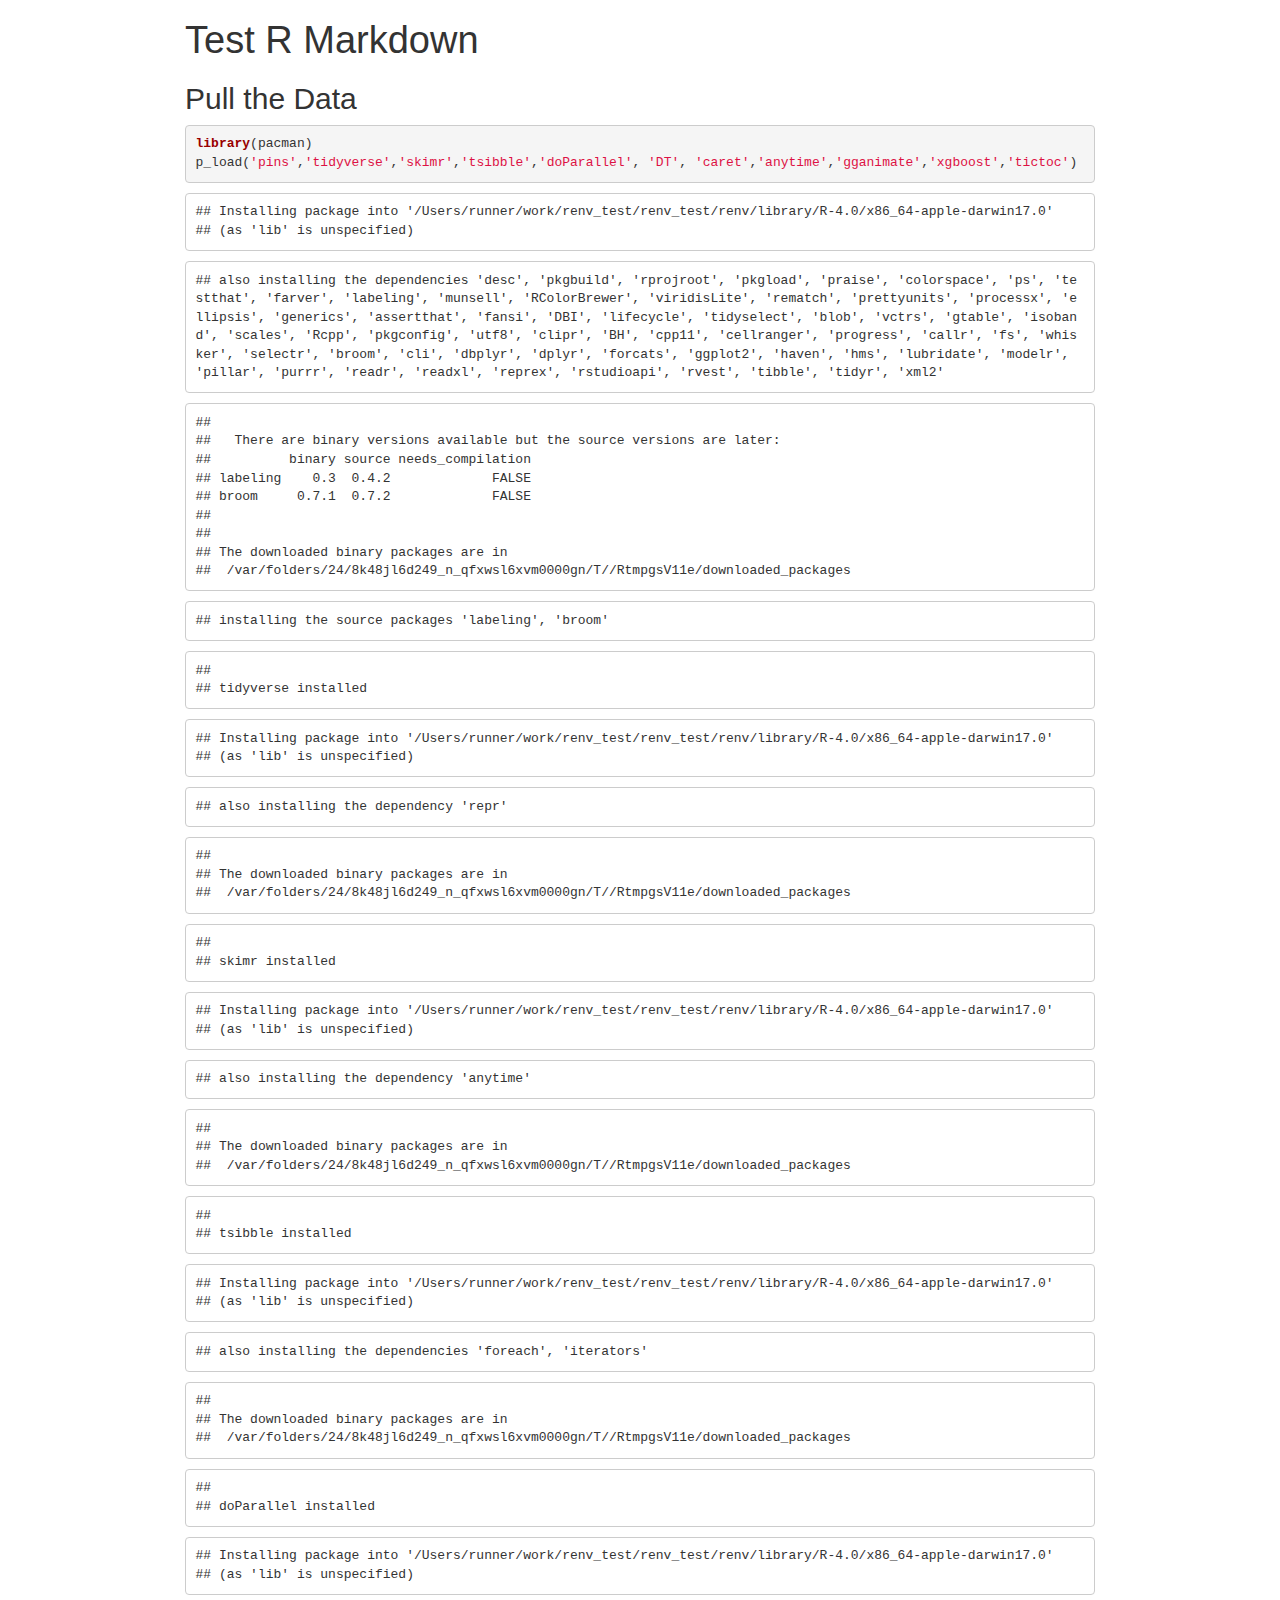
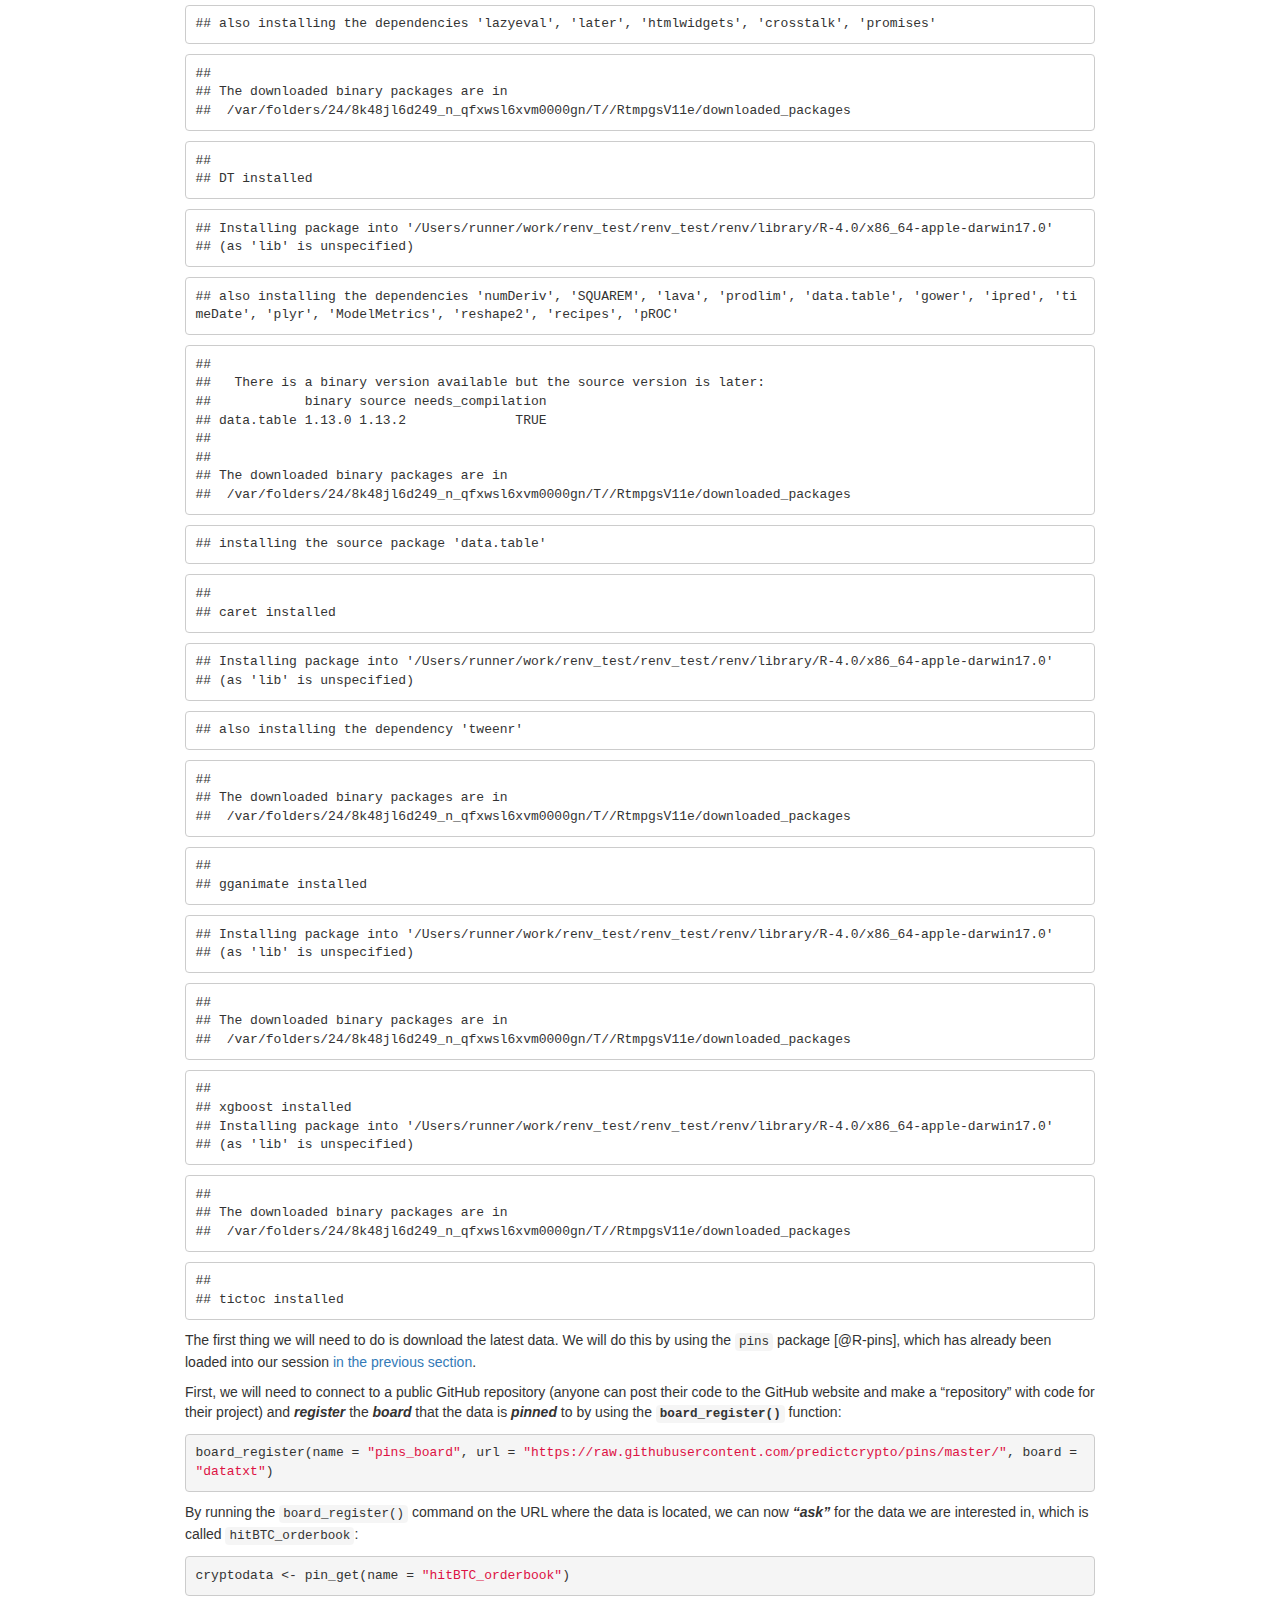
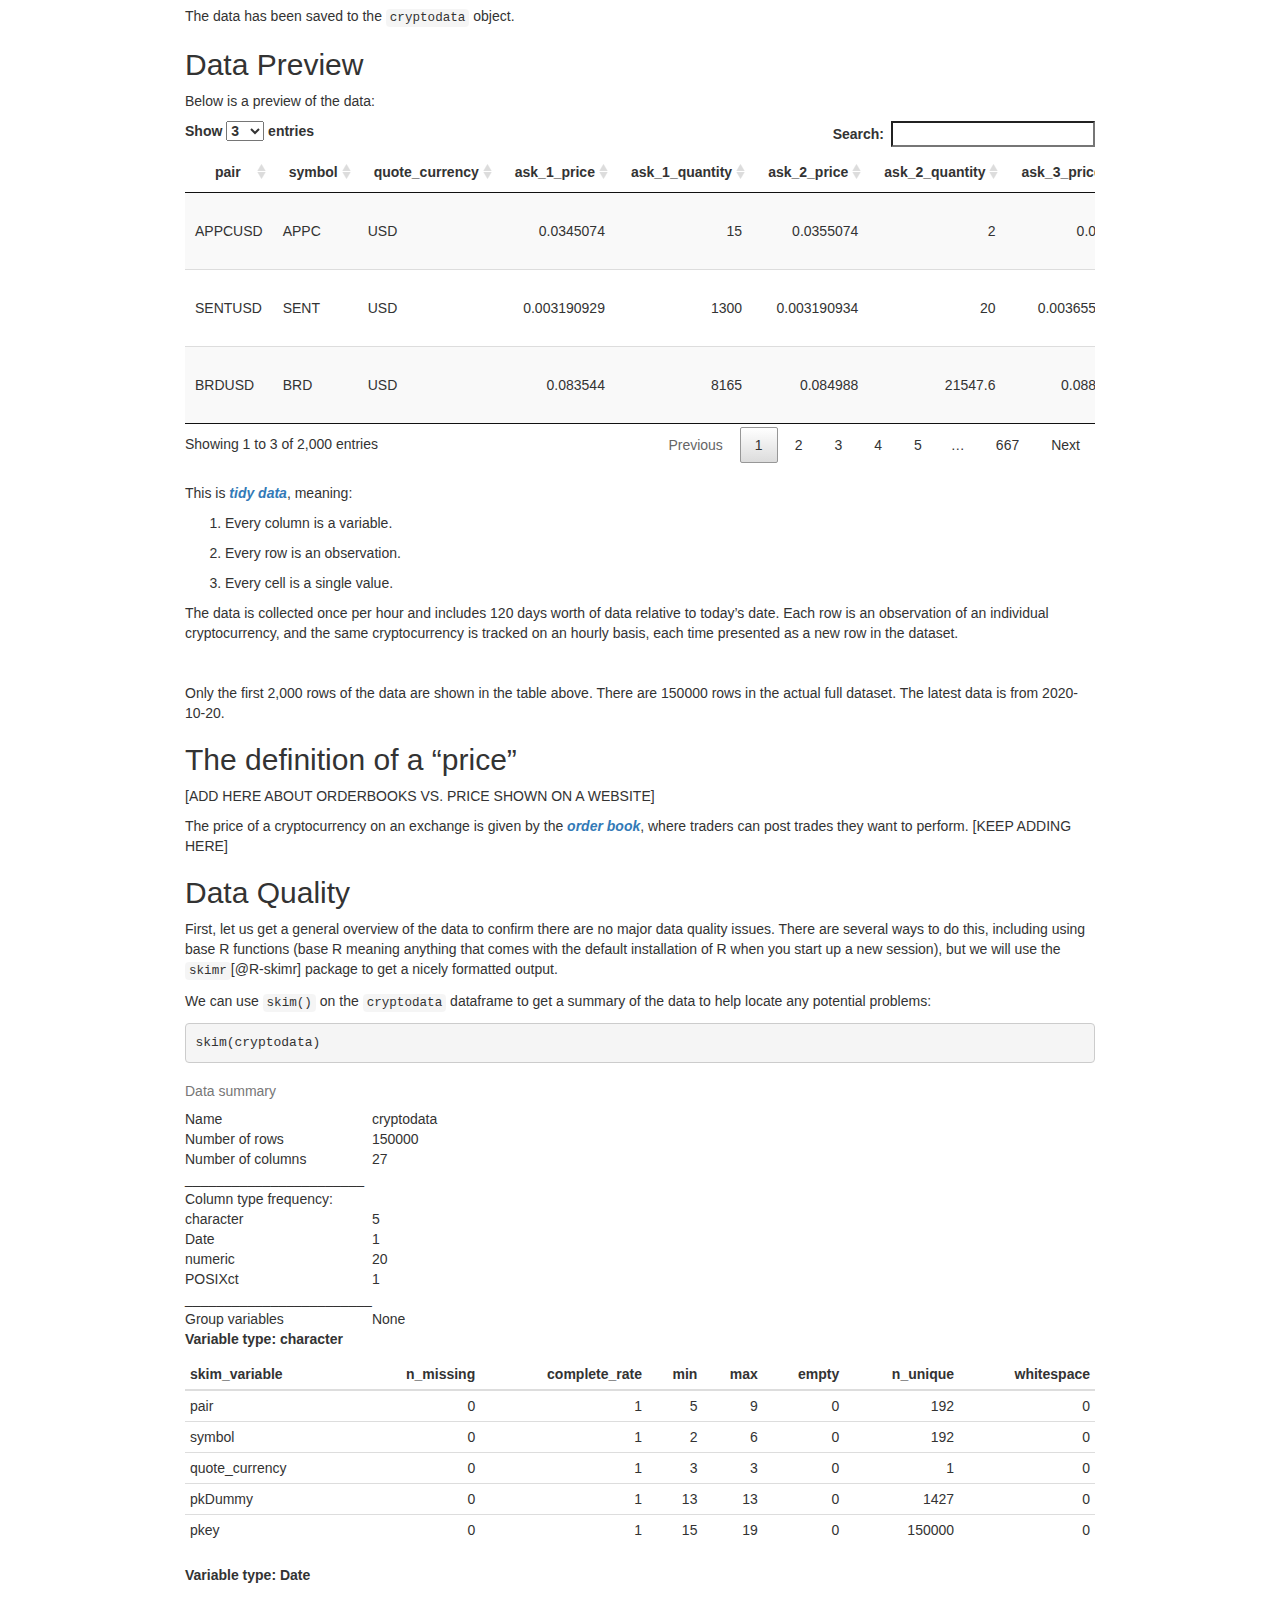
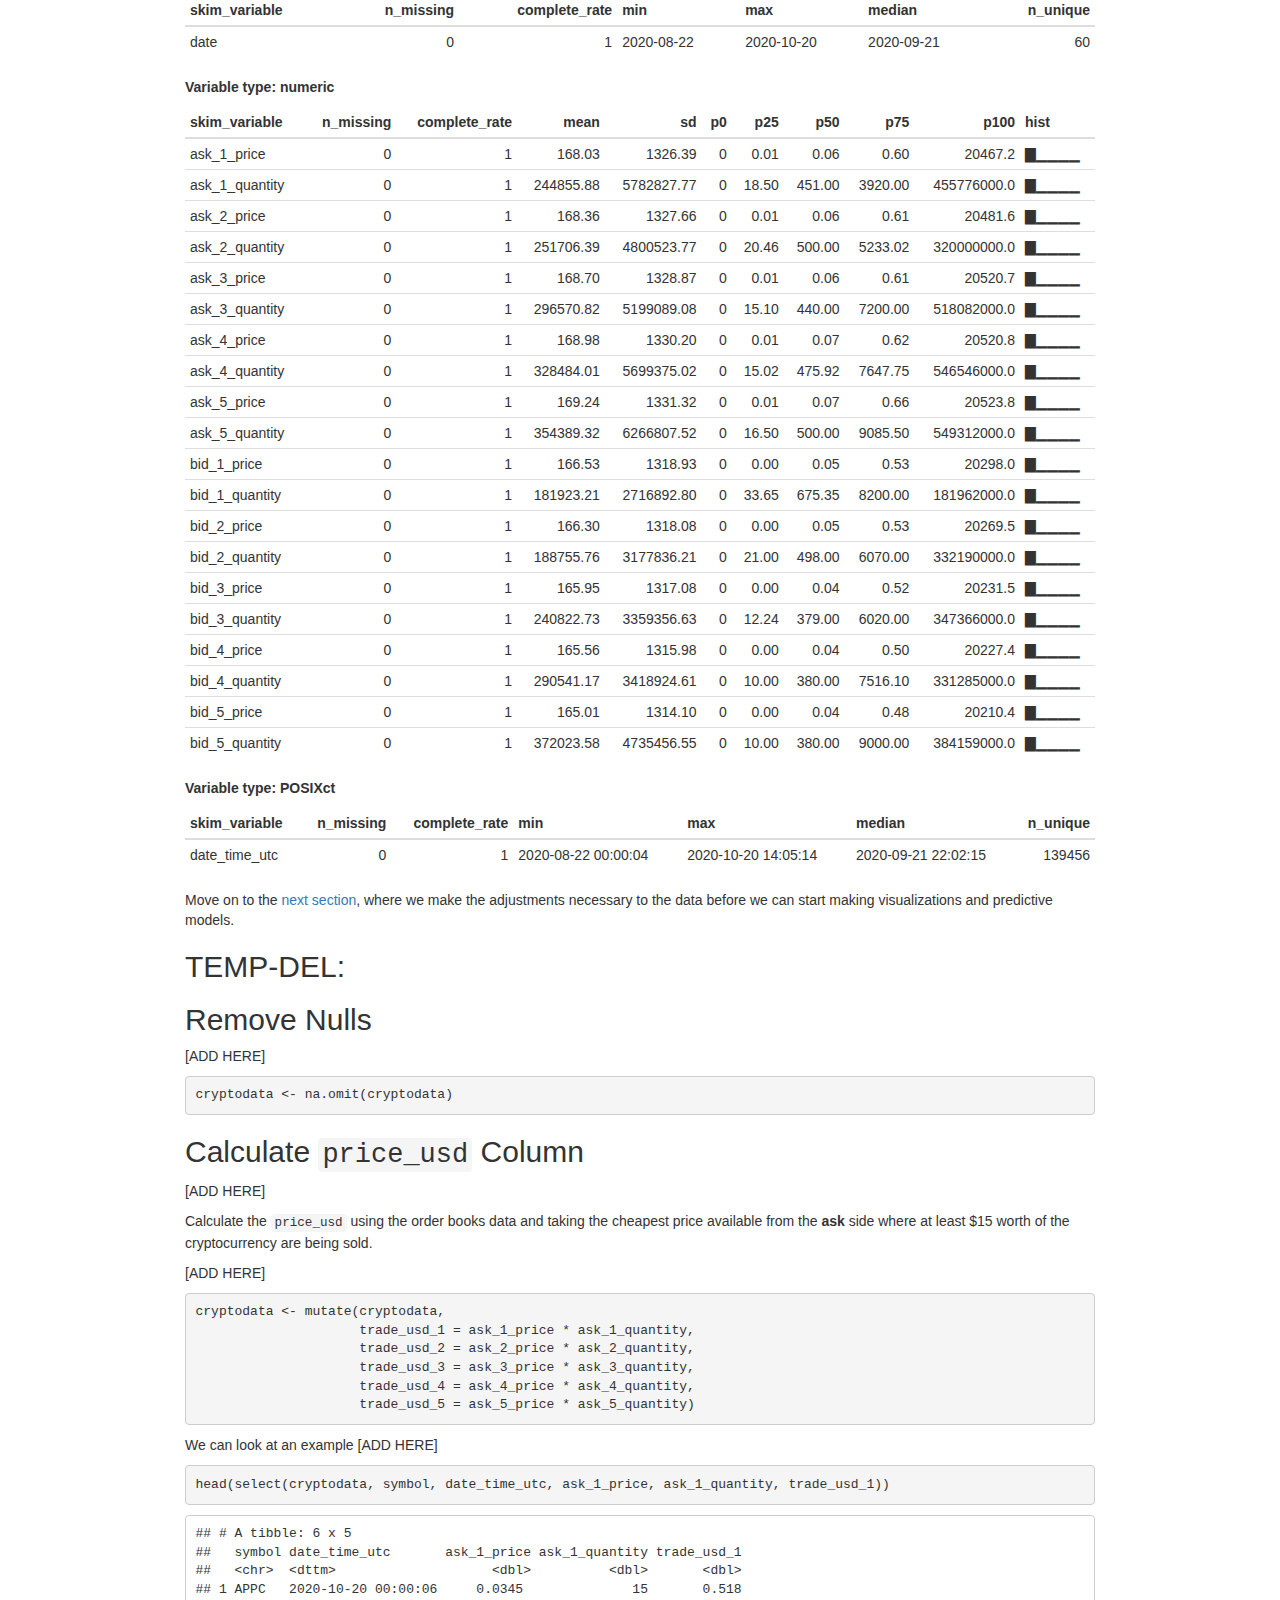
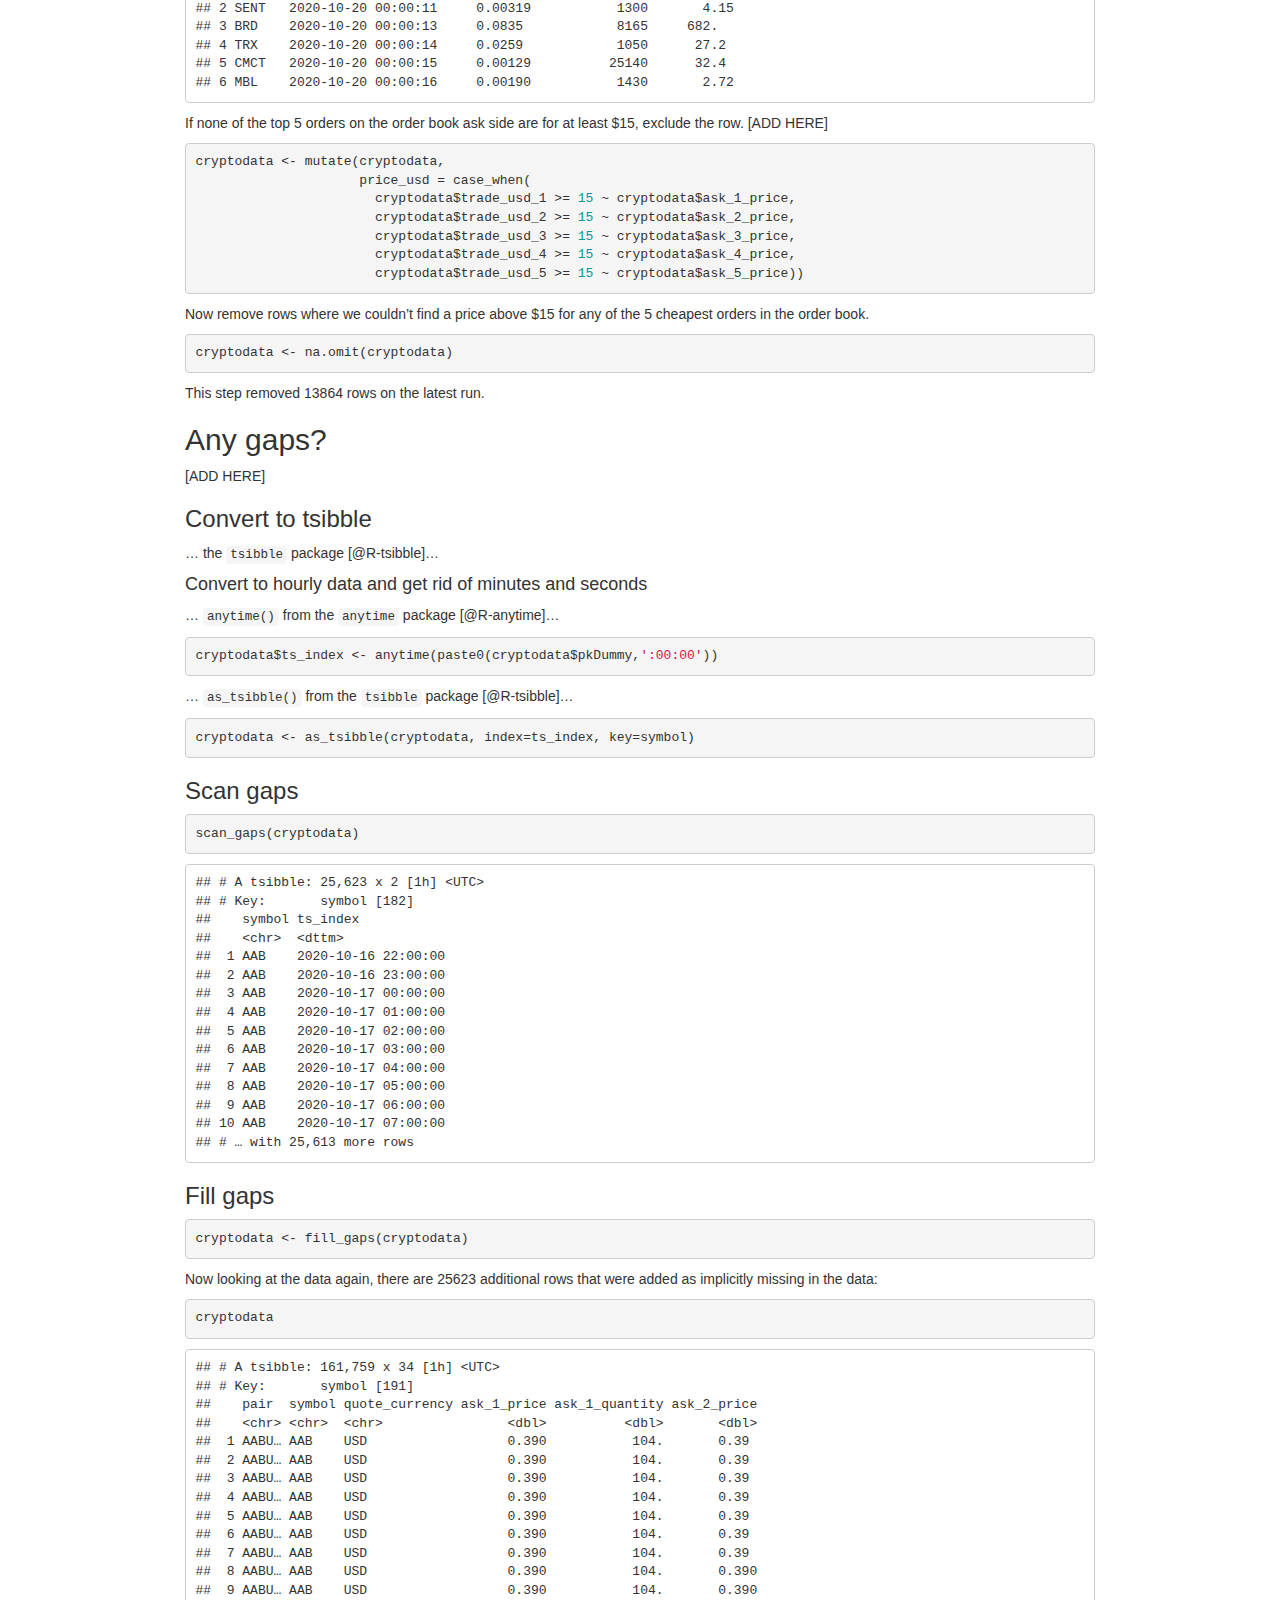
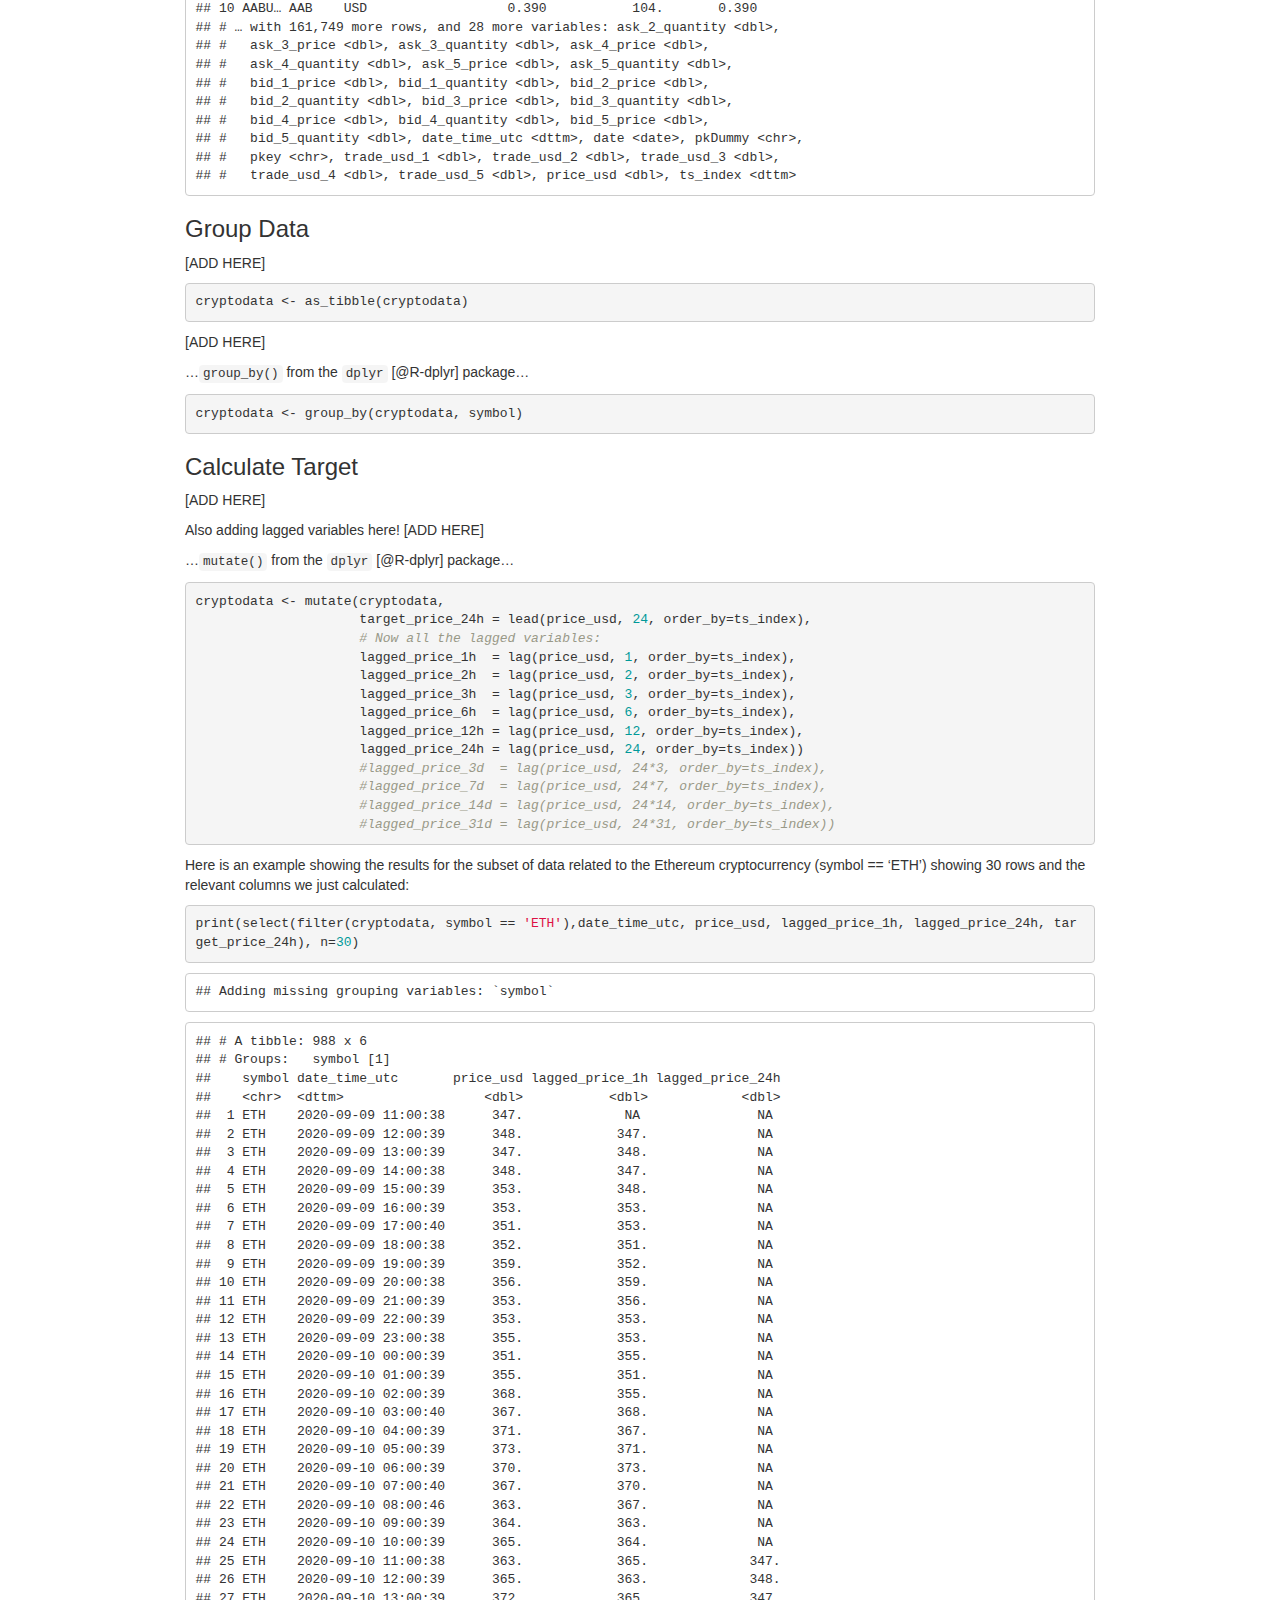
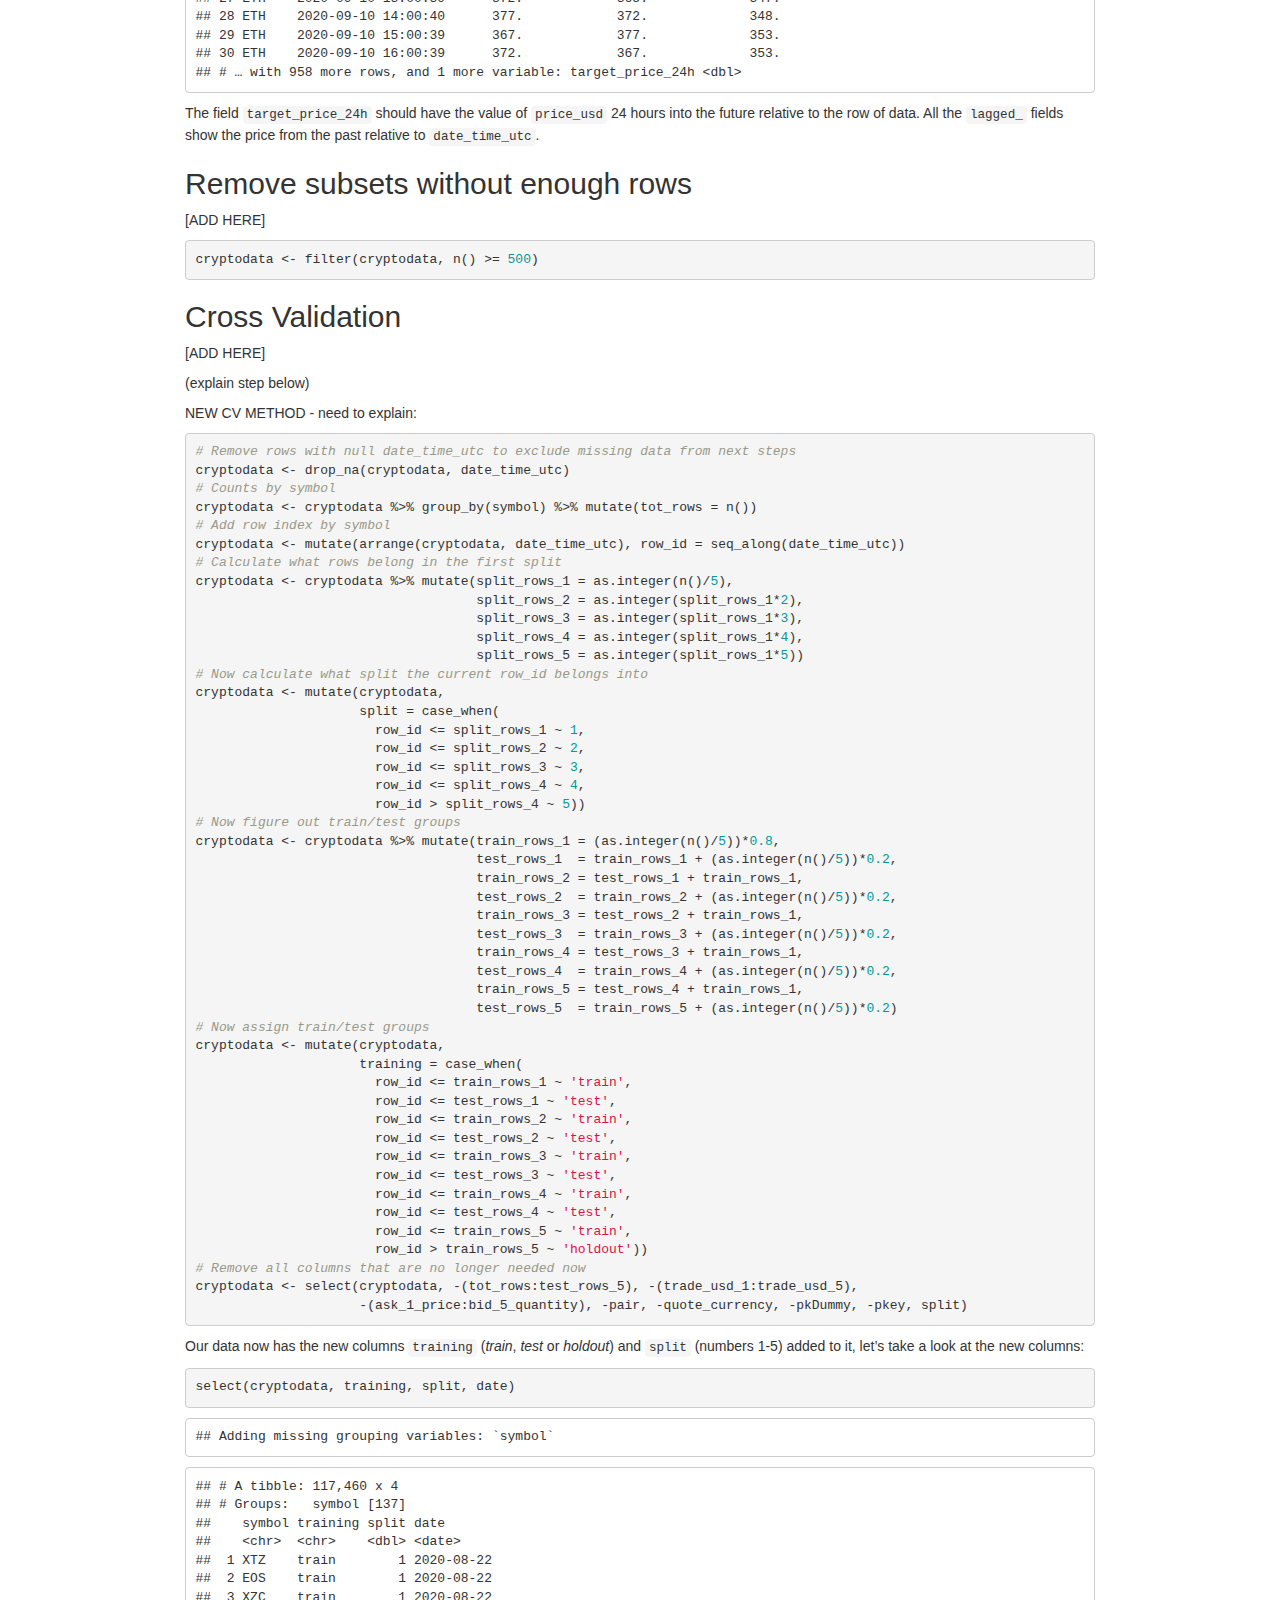
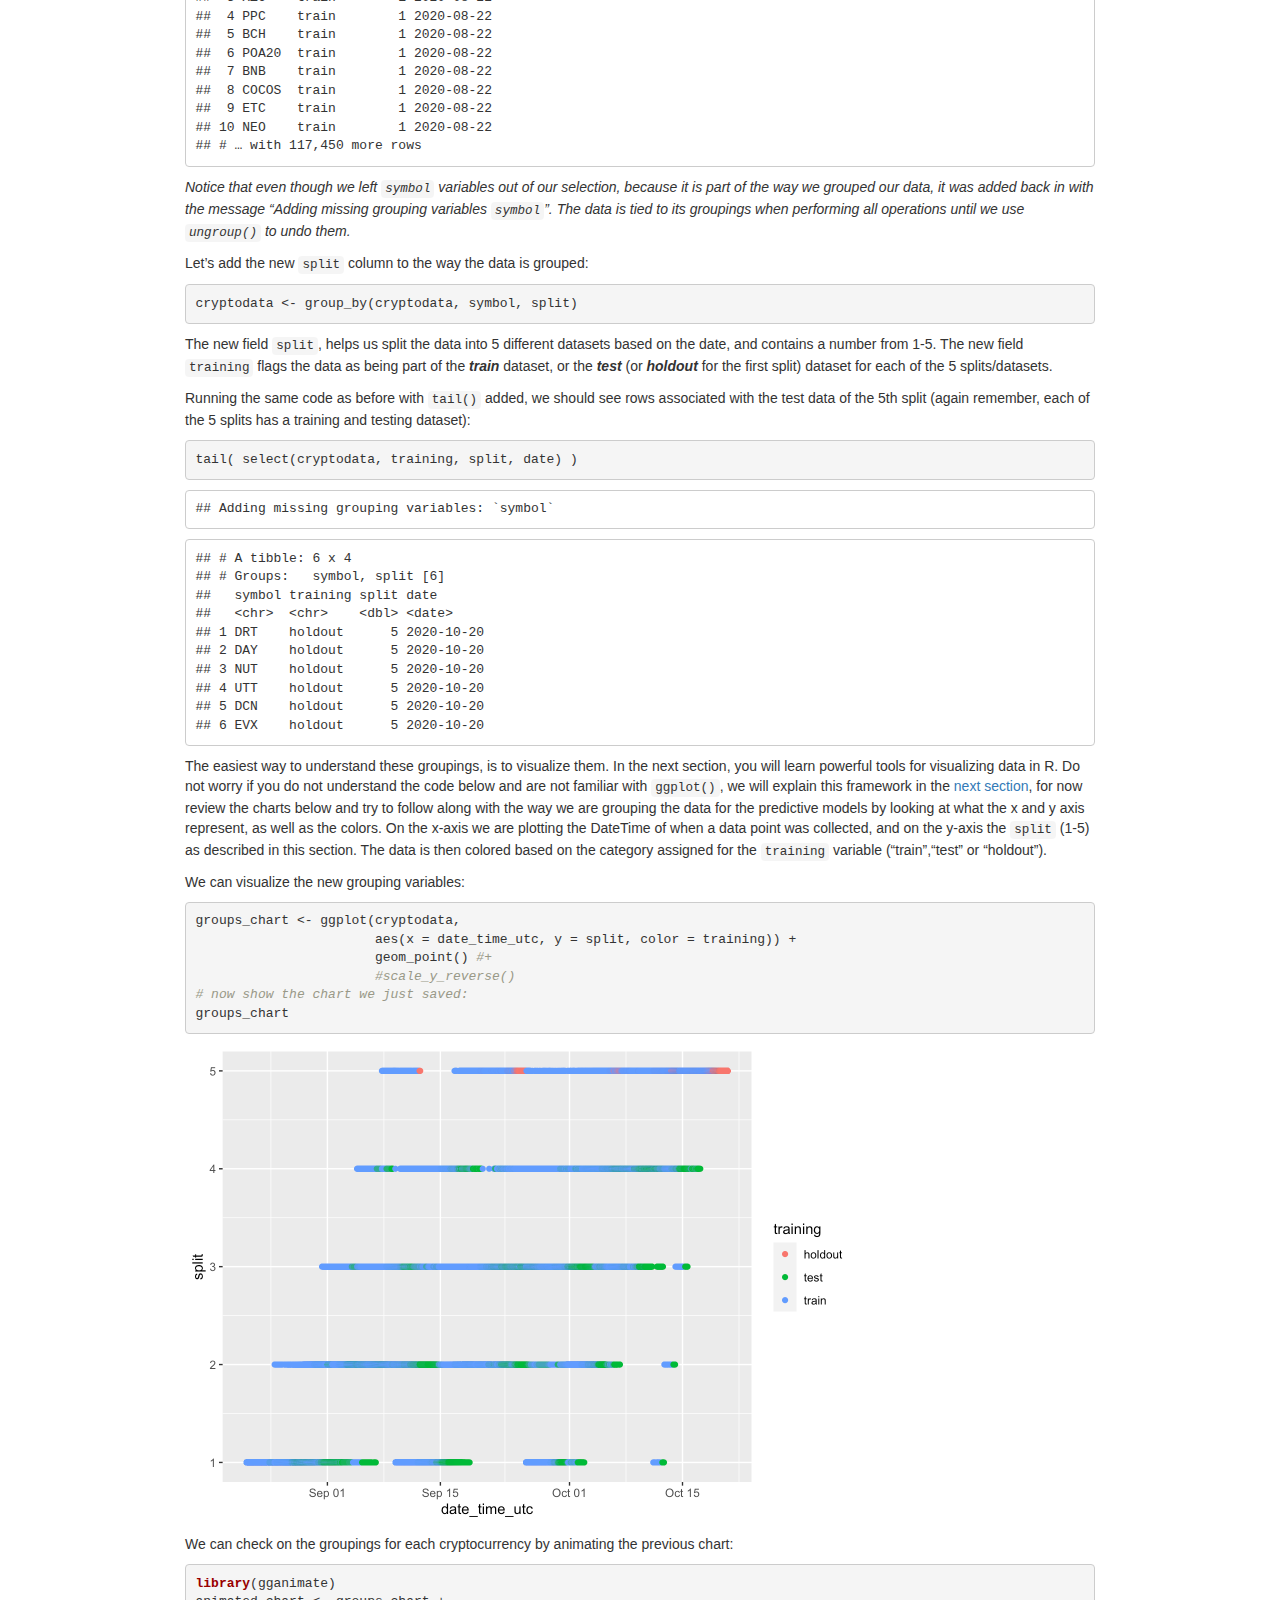
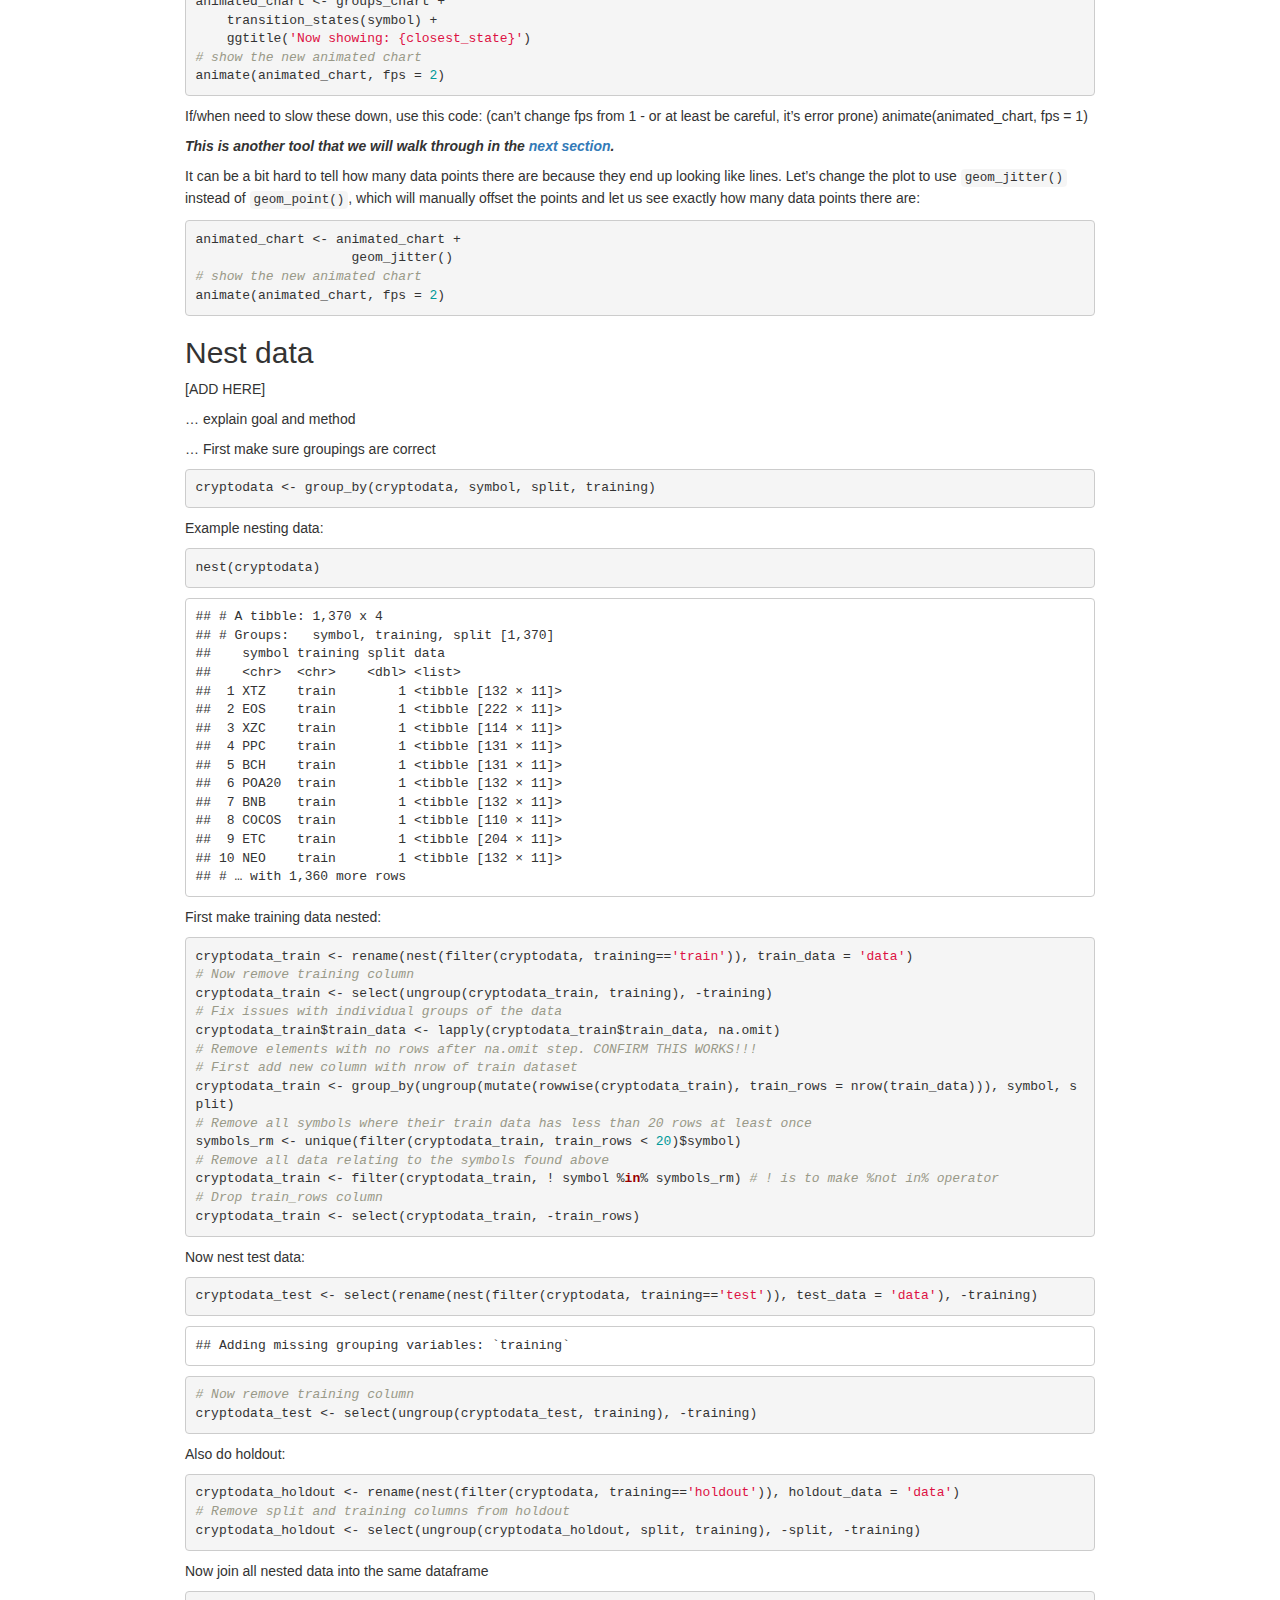
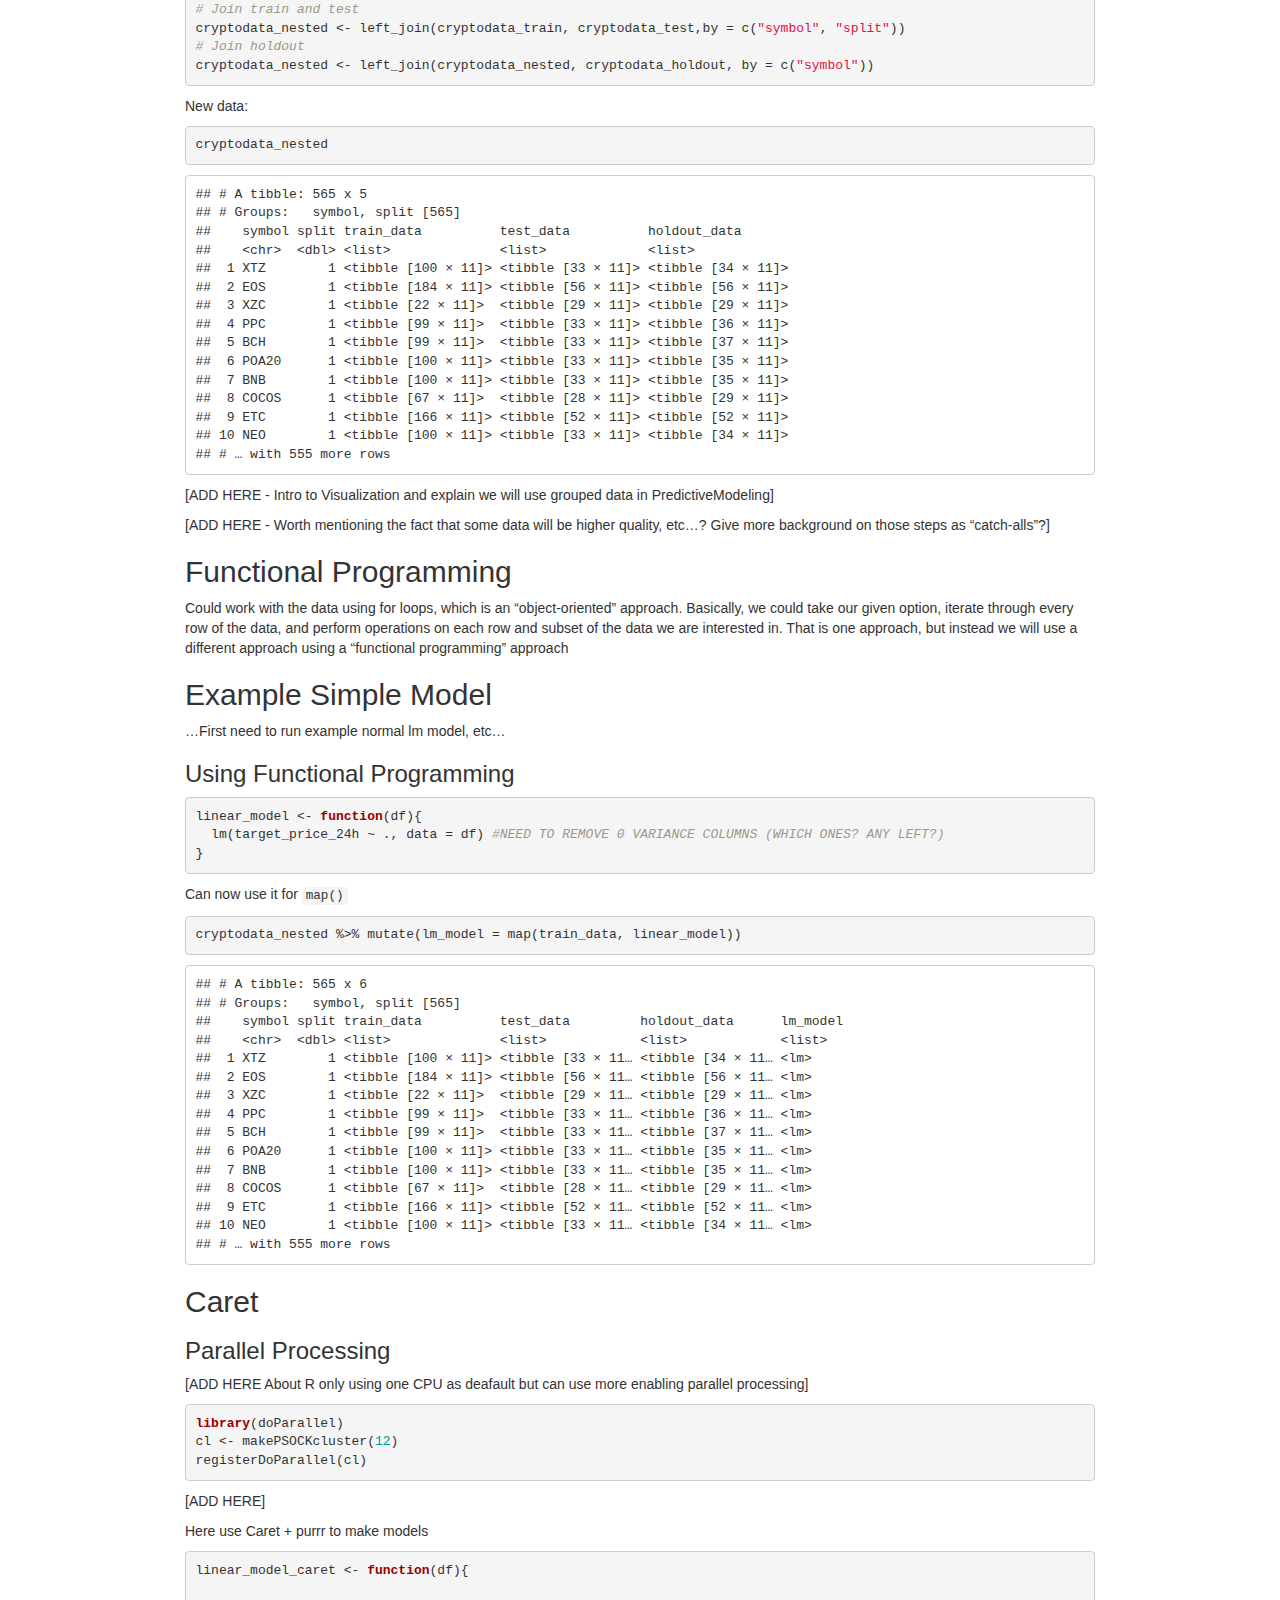
==== test_script_tutorial.html @ 1ee225ea "initial commit of files" ====
<!DOCTYPE html>

<html>

<head>

<meta charset="utf-8" />
<meta name="generator" content="pandoc" />
<meta http-equiv="X-UA-Compatible" content="IE=EDGE" />




<title>Test R Markdown</title>

<script>// Pandoc 2.9 adds attributes on both header and div. We remove the former (to
// be compatible with the behavior of Pandoc < 2.8).
document.addEventListener('DOMContentLoaded', function(e) {
  var hs = document.querySelectorAll("div.section[class*='level'] > :first-child");
  var i, h, a;
  for (i = 0; i < hs.length; i++) {
    h = hs[i];
    if (!/^h[1-6]$/i.test(h.tagName)) continue;  // it should be a header h1-h6
    a = h.attributes;
    while (a.length > 0) h.removeAttribute(a[0].name);
  }
});
</script>
<script>/*! jQuery v1.12.4 | (c) jQuery Foundation | jquery.org/license */
!function(a,b){"object"==typeof module&&"object"==typeof module.exports?module.exports=a.document?b(a,!0):function(a){if(!a.document)throw new Error("jQuery requires a window with a document");return b(a)}:b(a)}("undefined"!=typeof window?window:this,function(a,b){var c=[],d=a.document,e=c.slice,f=c.concat,g=c.push,h=c.indexOf,i={},j=i.toString,k=i.hasOwnProperty,l={},m="1.12.4",n=function(a,b){return new n.fn.init(a,b)},o=/^[\s\uFEFF\xA0]+|[\s\uFEFF\xA0]+$/g,p=/^-ms-/,q=/-([\da-z])/gi,r=function(a,b){return b.toUpperCase()};n.fn=n.prototype={jquery:m,constructor:n,selector:"",length:0,toArray:function(){return e.call(this)},get:function(a){return null!=a?0>a?this[a+this.length]:this[a]:e.call(this)},pushStack:function(a){var b=n.merge(this.constructor(),a);return b.prevObject=this,b.context=this.context,b},each:function(a){return n.each(this,a)},map:function(a){return this.pushStack(n.map(this,function(b,c){return a.call(b,c,b)}))},slice:function(){return this.pushStack(e.apply(this,arguments))},first:function(){return this.eq(0)},last:function(){return this.eq(-1)},eq:function(a){var b=this.length,c=+a+(0>a?b:0);return this.pushStack(c>=0&&b>c?[this[c]]:[])},end:function(){return this.prevObject||this.constructor()},push:g,sort:c.sort,splice:c.splice},n.extend=n.fn.extend=function(){var a,b,c,d,e,f,g=arguments[0]||{},h=1,i=arguments.length,j=!1;for("boolean"==typeof g&&(j=g,g=arguments[h]||{},h++),"object"==typeof g||n.isFunction(g)||(g={}),h===i&&(g=this,h--);i>h;h++)if(null!=(e=arguments[h]))for(d in e)a=g[d],c=e[d],g!==c&&(j&&c&&(n.isPlainObject(c)||(b=n.isArray(c)))?(b?(b=!1,f=a&&n.isArray(a)?a:[]):f=a&&n.isPlainObject(a)?a:{},g[d]=n.extend(j,f,c)):void 0!==c&&(g[d]=c));return g},n.extend({expando:"jQuery"+(m+Math.random()).replace(/\D/g,""),isReady:!0,error:function(a){throw new Error(a)},noop:function(){},isFunction:function(a){return"function"===n.type(a)},isArray:Array.isArray||function(a){return"array"===n.type(a)},isWindow:function(a){return null!=a&&a==a.window},isNumeric:function(a){var b=a&&a.toString();return!n.isArray(a)&&b-parseFloat(b)+1>=0},isEmptyObject:function(a){var b;for(b in a)return!1;return!0},isPlainObject:function(a){var b;if(!a||"object"!==n.type(a)||a.nodeType||n.isWindow(a))return!1;try{if(a.constructor&&!k.call(a,"constructor")&&!k.call(a.constructor.prototype,"isPrototypeOf"))return!1}catch(c){return!1}if(!l.ownFirst)for(b in a)return k.call(a,b);for(b in a);return void 0===b||k.call(a,b)},type:function(a){return null==a?a+"":"object"==typeof a||"function"==typeof a?i[j.call(a)]||"object":typeof a},globalEval:function(b){b&&n.trim(b)&&(a.execScript||function(b){a.eval.call(a,b)})(b)},camelCase:function(a){return a.replace(p,"ms-").replace(q,r)},nodeName:function(a,b){return a.nodeName&&a.nodeName.toLowerCase()===b.toLowerCase()},each:function(a,b){var c,d=0;if(s(a)){for(c=a.length;c>d;d++)if(b.call(a[d],d,a[d])===!1)break}else for(d in a)if(b.call(a[d],d,a[d])===!1)break;return a},trim:function(a){return null==a?"":(a+"").replace(o,"")},makeArray:function(a,b){var c=b||[];return null!=a&&(s(Object(a))?n.merge(c,"string"==typeof a?[a]:a):g.call(c,a)),c},inArray:function(a,b,c){var d;if(b){if(h)return h.call(b,a,c);for(d=b.length,c=c?0>c?Math.max(0,d+c):c:0;d>c;c++)if(c in b&&b[c]===a)return c}return-1},merge:function(a,b){var c=+b.length,d=0,e=a.length;while(c>d)a[e++]=b[d++];if(c!==c)while(void 0!==b[d])a[e++]=b[d++];return a.length=e,a},grep:function(a,b,c){for(var d,e=[],f=0,g=a.length,h=!c;g>f;f++)d=!b(a[f],f),d!==h&&e.push(a[f]);return e},map:function(a,b,c){var d,e,g=0,h=[];if(s(a))for(d=a.length;d>g;g++)e=b(a[g],g,c),null!=e&&h.push(e);else for(g in a)e=b(a[g],g,c),null!=e&&h.push(e);return f.apply([],h)},guid:1,proxy:function(a,b){var c,d,f;return"string"==typeof b&&(f=a[b],b=a,a=f),n.isFunction(a)?(c=e.call(arguments,2),d=function(){return a.apply(b||this,c.concat(e.call(arguments)))},d.guid=a.guid=a.guid||n.guid++,d):void 0},now:function(){return+new Date},support:l}),"function"==typeof Symbol&&(n.fn[Symbol.iterator]=c[Symbol.iterator]),n.each("Boolean Number String Function Array Date RegExp Object Error Symbol".split(" "),function(a,b){i["[object "+b+"]"]=b.toLowerCase()});function s(a){var b=!!a&&"length"in a&&a.length,c=n.type(a);return"function"===c||n.isWindow(a)?!1:"array"===c||0===b||"number"==typeof b&&b>0&&b-1 in a}var t=function(a){var b,c,d,e,f,g,h,i,j,k,l,m,n,o,p,q,r,s,t,u="sizzle"+1*new Date,v=a.document,w=0,x=0,y=ga(),z=ga(),A=ga(),B=function(a,b){return a===b&&(l=!0),0},C=1<<31,D={}.hasOwnProperty,E=[],F=E.pop,G=E.push,H=E.push,I=E.slice,J=function(a,b){for(var c=0,d=a.length;d>c;c++)if(a[c]===b)return c;return-1},K="checked|selected|async|autofocus|autoplay|controls|defer|disabled|hidden|ismap|loop|multiple|open|readonly|required|scoped",L="[\\x20\\t\\r\\n\\f]",M="(?:\\\\.|[\\w-]|[^\\x00-\\xa0])+",N="\\["+L+"*("+M+")(?:"+L+"*([*^$|!~]?=)"+L+"*(?:'((?:\\\\.|[^\\\\'])*)'|\"((?:\\\\.|[^\\\\\"])*)\"|("+M+"))|)"+L+"*\\]",O=":("+M+")(?:\\((('((?:\\\\.|[^\\\\'])*)'|\"((?:\\\\.|[^\\\\\"])*)\")|((?:\\\\.|[^\\\\()[\\]]|"+N+")*)|.*)\\)|)",P=new RegExp(L+"+","g"),Q=new RegExp("^"+L+"+|((?:^|[^\\\\])(?:\\\\.)*)"+L+"+$","g"),R=new RegExp("^"+L+"*,"+L+"*"),S=new RegExp("^"+L+"*([>+~]|"+L+")"+L+"*"),T=new RegExp("="+L+"*([^\\]'\"]*?)"+L+"*\\]","g"),U=new RegExp(O),V=new RegExp("^"+M+"$"),W={ID:new RegExp("^#("+M+")"),CLASS:new RegExp("^\\.("+M+")"),TAG:new RegExp("^("+M+"|[*])"),ATTR:new RegExp("^"+N),PSEUDO:new RegExp("^"+O),CHILD:new RegExp("^:(only|first|last|nth|nth-last)-(child|of-type)(?:\\("+L+"*(even|odd|(([+-]|)(\\d*)n|)"+L+"*(?:([+-]|)"+L+"*(\\d+)|))"+L+"*\\)|)","i"),bool:new RegExp("^(?:"+K+")$","i"),needsContext:new RegExp("^"+L+"*[>+~]|:(even|odd|eq|gt|lt|nth|first|last)(?:\\("+L+"*((?:-\\d)?\\d*)"+L+"*\\)|)(?=[^-]|$)","i")},X=/^(?:input|select|textarea|button)$/i,Y=/^h\d$/i,Z=/^[^{]+\{\s*\[native \w/,$=/^(?:#([\w-]+)|(\w+)|\.([\w-]+))$/,_=/[+~]/,aa=/'|\\/g,ba=new RegExp("\\\\([\\da-f]{1,6}"+L+"?|("+L+")|.)","ig"),ca=function(a,b,c){var d="0x"+b-65536;return d!==d||c?b:0>d?String.fromCharCode(d+65536):String.fromCharCode(d>>10|55296,1023&d|56320)},da=function(){m()};try{H.apply(E=I.call(v.childNodes),v.childNodes),E[v.childNodes.length].nodeType}catch(ea){H={apply:E.length?function(a,b){G.apply(a,I.call(b))}:function(a,b){var c=a.length,d=0;while(a[c++]=b[d++]);a.length=c-1}}}function fa(a,b,d,e){var f,h,j,k,l,o,r,s,w=b&&b.ownerDocument,x=b?b.nodeType:9;if(d=d||[],"string"!=typeof a||!a||1!==x&&9!==x&&11!==x)return d;if(!e&&((b?b.ownerDocument||b:v)!==n&&m(b),b=b||n,p)){if(11!==x&&(o=$.exec(a)))if(f=o[1]){if(9===x){if(!(j=b.getElementById(f)))return d;if(j.id===f)return d.push(j),d}else if(w&&(j=w.getElementById(f))&&t(b,j)&&j.id===f)return d.push(j),d}else{if(o[2])return H.apply(d,b.getElementsByTagName(a)),d;if((f=o[3])&&c.getElementsByClassName&&b.getElementsByClassName)return H.apply(d,b.getElementsByClassName(f)),d}if(c.qsa&&!A[a+" "]&&(!q||!q.test(a))){if(1!==x)w=b,s=a;else if("object"!==b.nodeName.toLowerCase()){(k=b.getAttribute("id"))?k=k.replace(aa,"\\$&"):b.setAttribute("id",k=u),r=g(a),h=r.length,l=V.test(k)?"#"+k:"[id='"+k+"']";while(h--)r[h]=l+" "+qa(r[h]);s=r.join(","),w=_.test(a)&&oa(b.parentNode)||b}if(s)try{return H.apply(d,w.querySelectorAll(s)),d}catch(y){}finally{k===u&&b.removeAttribute("id")}}}return i(a.replace(Q,"$1"),b,d,e)}function ga(){var a=[];function b(c,e){return a.push(c+" ")>d.cacheLength&&delete b[a.shift()],b[c+" "]=e}return b}function ha(a){return a[u]=!0,a}function ia(a){var b=n.createElement("div");try{return!!a(b)}catch(c){return!1}finally{b.parentNode&&b.parentNode.removeChild(b),b=null}}function ja(a,b){var c=a.split("|"),e=c.length;while(e--)d.attrHandle[c[e]]=b}function ka(a,b){var c=b&&a,d=c&&1===a.nodeType&&1===b.nodeType&&(~b.sourceIndex||C)-(~a.sourceIndex||C);if(d)return d;if(c)while(c=c.nextSibling)if(c===b)return-1;return a?1:-1}function la(a){return function(b){var c=b.nodeName.toLowerCase();return"input"===c&&b.type===a}}function ma(a){return function(b){var c=b.nodeName.toLowerCase();return("input"===c||"button"===c)&&b.type===a}}function na(a){return ha(function(b){return b=+b,ha(function(c,d){var e,f=a([],c.length,b),g=f.length;while(g--)c[e=f[g]]&&(c[e]=!(d[e]=c[e]))})})}function oa(a){return a&&"undefined"!=typeof a.getElementsByTagName&&a}c=fa.support={},f=fa.isXML=function(a){var b=a&&(a.ownerDocument||a).documentElement;return b?"HTML"!==b.nodeName:!1},m=fa.setDocument=function(a){var b,e,g=a?a.ownerDocument||a:v;return g!==n&&9===g.nodeType&&g.documentElement?(n=g,o=n.documentElement,p=!f(n),(e=n.defaultView)&&e.top!==e&&(e.addEventListener?e.addEventListener("unload",da,!1):e.attachEvent&&e.attachEvent("onunload",da)),c.attributes=ia(function(a){return a.className="i",!a.getAttribute("className")}),c.getElementsByTagName=ia(function(a){return a.appendChild(n.createComment("")),!a.getElementsByTagName("*").length}),c.getElementsByClassName=Z.test(n.getElementsByClassName),c.getById=ia(function(a){return o.appendChild(a).id=u,!n.getElementsByName||!n.getElementsByName(u).length}),c.getById?(d.find.ID=function(a,b){if("undefined"!=typeof b.getElementById&&p){var c=b.getElementById(a);return c?[c]:[]}},d.filter.ID=function(a){var b=a.replace(ba,ca);return function(a){return a.getAttribute("id")===b}}):(delete d.find.ID,d.filter.ID=function(a){var b=a.replace(ba,ca);return function(a){var c="undefined"!=typeof a.getAttributeNode&&a.getAttributeNode("id");return c&&c.value===b}}),d.find.TAG=c.getElementsByTagName?function(a,b){return"undefined"!=typeof b.getElementsByTagName?b.getElementsByTagName(a):c.qsa?b.querySelectorAll(a):void 0}:function(a,b){var c,d=[],e=0,f=b.getElementsByTagName(a);if("*"===a){while(c=f[e++])1===c.nodeType&&d.push(c);return d}return f},d.find.CLASS=c.getElementsByClassName&&function(a,b){return"undefined"!=typeof b.getElementsByClassName&&p?b.getElementsByClassName(a):void 0},r=[],q=[],(c.qsa=Z.test(n.querySelectorAll))&&(ia(function(a){o.appendChild(a).innerHTML="<a id='"+u+"'></a><select id='"+u+"-\r\\' msallowcapture=''><option selected=''></option></select>",a.querySelectorAll("[msallowcapture^='']").length&&q.push("[*^$]="+L+"*(?:''|\"\")"),a.querySelectorAll("[selected]").length||q.push("\\["+L+"*(?:value|"+K+")"),a.querySelectorAll("[id~="+u+"-]").length||q.push("~="),a.querySelectorAll(":checked").length||q.push(":checked"),a.querySelectorAll("a#"+u+"+*").length||q.push(".#.+[+~]")}),ia(function(a){var b=n.createElement("input");b.setAttribute("type","hidden"),a.appendChild(b).setAttribute("name","D"),a.querySelectorAll("[name=d]").length&&q.push("name"+L+"*[*^$|!~]?="),a.querySelectorAll(":enabled").length||q.push(":enabled",":disabled"),a.querySelectorAll("*,:x"),q.push(",.*:")})),(c.matchesSelector=Z.test(s=o.matches||o.webkitMatchesSelector||o.mozMatchesSelector||o.oMatchesSelector||o.msMatchesSelector))&&ia(function(a){c.disconnectedMatch=s.call(a,"div"),s.call(a,"[s!='']:x"),r.push("!=",O)}),q=q.length&&new RegExp(q.join("|")),r=r.length&&new RegExp(r.join("|")),b=Z.test(o.compareDocumentPosition),t=b||Z.test(o.contains)?function(a,b){var c=9===a.nodeType?a.documentElement:a,d=b&&b.parentNode;return a===d||!(!d||1!==d.nodeType||!(c.contains?c.contains(d):a.compareDocumentPosition&&16&a.compareDocumentPosition(d)))}:function(a,b){if(b)while(b=b.parentNode)if(b===a)return!0;return!1},B=b?function(a,b){if(a===b)return l=!0,0;var d=!a.compareDocumentPosition-!b.compareDocumentPosition;return d?d:(d=(a.ownerDocument||a)===(b.ownerDocument||b)?a.compareDocumentPosition(b):1,1&d||!c.sortDetached&&b.compareDocumentPosition(a)===d?a===n||a.ownerDocument===v&&t(v,a)?-1:b===n||b.ownerDocument===v&&t(v,b)?1:k?J(k,a)-J(k,b):0:4&d?-1:1)}:function(a,b){if(a===b)return l=!0,0;var c,d=0,e=a.parentNode,f=b.parentNode,g=[a],h=[b];if(!e||!f)return a===n?-1:b===n?1:e?-1:f?1:k?J(k,a)-J(k,b):0;if(e===f)return ka(a,b);c=a;while(c=c.parentNode)g.unshift(c);c=b;while(c=c.parentNode)h.unshift(c);while(g[d]===h[d])d++;return d?ka(g[d],h[d]):g[d]===v?-1:h[d]===v?1:0},n):n},fa.matches=function(a,b){return fa(a,null,null,b)},fa.matchesSelector=function(a,b){if((a.ownerDocument||a)!==n&&m(a),b=b.replace(T,"='$1']"),c.matchesSelector&&p&&!A[b+" "]&&(!r||!r.test(b))&&(!q||!q.test(b)))try{var d=s.call(a,b);if(d||c.disconnectedMatch||a.document&&11!==a.document.nodeType)return d}catch(e){}return fa(b,n,null,[a]).length>0},fa.contains=function(a,b){return(a.ownerDocument||a)!==n&&m(a),t(a,b)},fa.attr=function(a,b){(a.ownerDocument||a)!==n&&m(a);var e=d.attrHandle[b.toLowerCase()],f=e&&D.call(d.attrHandle,b.toLowerCase())?e(a,b,!p):void 0;return void 0!==f?f:c.attributes||!p?a.getAttribute(b):(f=a.getAttributeNode(b))&&f.specified?f.value:null},fa.error=function(a){throw new Error("Syntax error, unrecognized expression: "+a)},fa.uniqueSort=function(a){var b,d=[],e=0,f=0;if(l=!c.detectDuplicates,k=!c.sortStable&&a.slice(0),a.sort(B),l){while(b=a[f++])b===a[f]&&(e=d.push(f));while(e--)a.splice(d[e],1)}return k=null,a},e=fa.getText=function(a){var b,c="",d=0,f=a.nodeType;if(f){if(1===f||9===f||11===f){if("string"==typeof a.textContent)return a.textContent;for(a=a.firstChild;a;a=a.nextSibling)c+=e(a)}else if(3===f||4===f)return a.nodeValue}else while(b=a[d++])c+=e(b);return c},d=fa.selectors={cacheLength:50,createPseudo:ha,match:W,attrHandle:{},find:{},relative:{">":{dir:"parentNode",first:!0}," ":{dir:"parentNode"},"+":{dir:"previousSibling",first:!0},"~":{dir:"previousSibling"}},preFilter:{ATTR:function(a){return a[1]=a[1].replace(ba,ca),a[3]=(a[3]||a[4]||a[5]||"").replace(ba,ca),"~="===a[2]&&(a[3]=" "+a[3]+" "),a.slice(0,4)},CHILD:function(a){return a[1]=a[1].toLowerCase(),"nth"===a[1].slice(0,3)?(a[3]||fa.error(a[0]),a[4]=+(a[4]?a[5]+(a[6]||1):2*("even"===a[3]||"odd"===a[3])),a[5]=+(a[7]+a[8]||"odd"===a[3])):a[3]&&fa.error(a[0]),a},PSEUDO:function(a){var b,c=!a[6]&&a[2];return W.CHILD.test(a[0])?null:(a[3]?a[2]=a[4]||a[5]||"":c&&U.test(c)&&(b=g(c,!0))&&(b=c.indexOf(")",c.length-b)-c.length)&&(a[0]=a[0].slice(0,b),a[2]=c.slice(0,b)),a.slice(0,3))}},filter:{TAG:function(a){var b=a.replace(ba,ca).toLowerCase();return"*"===a?function(){return!0}:function(a){return a.nodeName&&a.nodeName.toLowerCase()===b}},CLASS:function(a){var b=y[a+" "];return b||(b=new RegExp("(^|"+L+")"+a+"("+L+"|$)"))&&y(a,function(a){return b.test("string"==typeof a.className&&a.className||"undefined"!=typeof a.getAttribute&&a.getAttribute("class")||"")})},ATTR:function(a,b,c){return function(d){var e=fa.attr(d,a);return null==e?"!="===b:b?(e+="","="===b?e===c:"!="===b?e!==c:"^="===b?c&&0===e.indexOf(c):"*="===b?c&&e.indexOf(c)>-1:"$="===b?c&&e.slice(-c.length)===c:"~="===b?(" "+e.replace(P," ")+" ").indexOf(c)>-1:"|="===b?e===c||e.slice(0,c.length+1)===c+"-":!1):!0}},CHILD:function(a,b,c,d,e){var f="nth"!==a.slice(0,3),g="last"!==a.slice(-4),h="of-type"===b;return 1===d&&0===e?function(a){return!!a.parentNode}:function(b,c,i){var j,k,l,m,n,o,p=f!==g?"nextSibling":"previousSibling",q=b.parentNode,r=h&&b.nodeName.toLowerCase(),s=!i&&!h,t=!1;if(q){if(f){while(p){m=b;while(m=m[p])if(h?m.nodeName.toLowerCase()===r:1===m.nodeType)return!1;o=p="only"===a&&!o&&"nextSibling"}return!0}if(o=[g?q.firstChild:q.lastChild],g&&s){m=q,l=m[u]||(m[u]={}),k=l[m.uniqueID]||(l[m.uniqueID]={}),j=k[a]||[],n=j[0]===w&&j[1],t=n&&j[2],m=n&&q.childNodes[n];while(m=++n&&m&&m[p]||(t=n=0)||o.pop())if(1===m.nodeType&&++t&&m===b){k[a]=[w,n,t];break}}else if(s&&(m=b,l=m[u]||(m[u]={}),k=l[m.uniqueID]||(l[m.uniqueID]={}),j=k[a]||[],n=j[0]===w&&j[1],t=n),t===!1)while(m=++n&&m&&m[p]||(t=n=0)||o.pop())if((h?m.nodeName.toLowerCase()===r:1===m.nodeType)&&++t&&(s&&(l=m[u]||(m[u]={}),k=l[m.uniqueID]||(l[m.uniqueID]={}),k[a]=[w,t]),m===b))break;return t-=e,t===d||t%d===0&&t/d>=0}}},PSEUDO:function(a,b){var c,e=d.pseudos[a]||d.setFilters[a.toLowerCase()]||fa.error("unsupported pseudo: "+a);return e[u]?e(b):e.length>1?(c=[a,a,"",b],d.setFilters.hasOwnProperty(a.toLowerCase())?ha(function(a,c){var d,f=e(a,b),g=f.length;while(g--)d=J(a,f[g]),a[d]=!(c[d]=f[g])}):function(a){return e(a,0,c)}):e}},pseudos:{not:ha(function(a){var b=[],c=[],d=h(a.replace(Q,"$1"));return d[u]?ha(function(a,b,c,e){var f,g=d(a,null,e,[]),h=a.length;while(h--)(f=g[h])&&(a[h]=!(b[h]=f))}):function(a,e,f){return b[0]=a,d(b,null,f,c),b[0]=null,!c.pop()}}),has:ha(function(a){return function(b){return fa(a,b).length>0}}),contains:ha(function(a){return a=a.replace(ba,ca),function(b){return(b.textContent||b.innerText||e(b)).indexOf(a)>-1}}),lang:ha(function(a){return V.test(a||"")||fa.error("unsupported lang: "+a),a=a.replace(ba,ca).toLowerCase(),function(b){var c;do if(c=p?b.lang:b.getAttribute("xml:lang")||b.getAttribute("lang"))return c=c.toLowerCase(),c===a||0===c.indexOf(a+"-");while((b=b.parentNode)&&1===b.nodeType);return!1}}),target:function(b){var c=a.location&&a.location.hash;return c&&c.slice(1)===b.id},root:function(a){return a===o},focus:function(a){return a===n.activeElement&&(!n.hasFocus||n.hasFocus())&&!!(a.type||a.href||~a.tabIndex)},enabled:function(a){return a.disabled===!1},disabled:function(a){return a.disabled===!0},checked:function(a){var b=a.nodeName.toLowerCase();return"input"===b&&!!a.checked||"option"===b&&!!a.selected},selected:function(a){return a.parentNode&&a.parentNode.selectedIndex,a.selected===!0},empty:function(a){for(a=a.firstChild;a;a=a.nextSibling)if(a.nodeType<6)return!1;return!0},parent:function(a){return!d.pseudos.empty(a)},header:function(a){return Y.test(a.nodeName)},input:function(a){return X.test(a.nodeName)},button:function(a){var b=a.nodeName.toLowerCase();return"input"===b&&"button"===a.type||"button"===b},text:function(a){var b;return"input"===a.nodeName.toLowerCase()&&"text"===a.type&&(null==(b=a.getAttribute("type"))||"text"===b.toLowerCase())},first:na(function(){return[0]}),last:na(function(a,b){return[b-1]}),eq:na(function(a,b,c){return[0>c?c+b:c]}),even:na(function(a,b){for(var c=0;b>c;c+=2)a.push(c);return a}),odd:na(function(a,b){for(var c=1;b>c;c+=2)a.push(c);return a}),lt:na(function(a,b,c){for(var d=0>c?c+b:c;--d>=0;)a.push(d);return a}),gt:na(function(a,b,c){for(var d=0>c?c+b:c;++d<b;)a.push(d);return a})}},d.pseudos.nth=d.pseudos.eq;for(b in{radio:!0,checkbox:!0,file:!0,password:!0,image:!0})d.pseudos[b]=la(b);for(b in{submit:!0,reset:!0})d.pseudos[b]=ma(b);function pa(){}pa.prototype=d.filters=d.pseudos,d.setFilters=new pa,g=fa.tokenize=function(a,b){var c,e,f,g,h,i,j,k=z[a+" "];if(k)return b?0:k.slice(0);h=a,i=[],j=d.preFilter;while(h){c&&!(e=R.exec(h))||(e&&(h=h.slice(e[0].length)||h),i.push(f=[])),c=!1,(e=S.exec(h))&&(c=e.shift(),f.push({value:c,type:e[0].replace(Q," ")}),h=h.slice(c.length));for(g in d.filter)!(e=W[g].exec(h))||j[g]&&!(e=j[g](e))||(c=e.shift(),f.push({value:c,type:g,matches:e}),h=h.slice(c.length));if(!c)break}return b?h.length:h?fa.error(a):z(a,i).slice(0)};function qa(a){for(var b=0,c=a.length,d="";c>b;b++)d+=a[b].value;return d}function ra(a,b,c){var d=b.dir,e=c&&"parentNode"===d,f=x++;return b.first?function(b,c,f){while(b=b[d])if(1===b.nodeType||e)return a(b,c,f)}:function(b,c,g){var h,i,j,k=[w,f];if(g){while(b=b[d])if((1===b.nodeType||e)&&a(b,c,g))return!0}else while(b=b[d])if(1===b.nodeType||e){if(j=b[u]||(b[u]={}),i=j[b.uniqueID]||(j[b.uniqueID]={}),(h=i[d])&&h[0]===w&&h[1]===f)return k[2]=h[2];if(i[d]=k,k[2]=a(b,c,g))return!0}}}function sa(a){return a.length>1?function(b,c,d){var e=a.length;while(e--)if(!a[e](b,c,d))return!1;return!0}:a[0]}function ta(a,b,c){for(var d=0,e=b.length;e>d;d++)fa(a,b[d],c);return c}function ua(a,b,c,d,e){for(var f,g=[],h=0,i=a.length,j=null!=b;i>h;h++)(f=a[h])&&(c&&!c(f,d,e)||(g.push(f),j&&b.push(h)));return g}function va(a,b,c,d,e,f){return d&&!d[u]&&(d=va(d)),e&&!e[u]&&(e=va(e,f)),ha(function(f,g,h,i){var j,k,l,m=[],n=[],o=g.length,p=f||ta(b||"*",h.nodeType?[h]:h,[]),q=!a||!f&&b?p:ua(p,m,a,h,i),r=c?e||(f?a:o||d)?[]:g:q;if(c&&c(q,r,h,i),d){j=ua(r,n),d(j,[],h,i),k=j.length;while(k--)(l=j[k])&&(r[n[k]]=!(q[n[k]]=l))}if(f){if(e||a){if(e){j=[],k=r.length;while(k--)(l=r[k])&&j.push(q[k]=l);e(null,r=[],j,i)}k=r.length;while(k--)(l=r[k])&&(j=e?J(f,l):m[k])>-1&&(f[j]=!(g[j]=l))}}else r=ua(r===g?r.splice(o,r.length):r),e?e(null,g,r,i):H.apply(g,r)})}function wa(a){for(var b,c,e,f=a.length,g=d.relative[a[0].type],h=g||d.relative[" "],i=g?1:0,k=ra(function(a){return a===b},h,!0),l=ra(function(a){return J(b,a)>-1},h,!0),m=[function(a,c,d){var e=!g&&(d||c!==j)||((b=c).nodeType?k(a,c,d):l(a,c,d));return b=null,e}];f>i;i++)if(c=d.relative[a[i].type])m=[ra(sa(m),c)];else{if(c=d.filter[a[i].type].apply(null,a[i].matches),c[u]){for(e=++i;f>e;e++)if(d.relative[a[e].type])break;return va(i>1&&sa(m),i>1&&qa(a.slice(0,i-1).concat({value:" "===a[i-2].type?"*":""})).replace(Q,"$1"),c,e>i&&wa(a.slice(i,e)),f>e&&wa(a=a.slice(e)),f>e&&qa(a))}m.push(c)}return sa(m)}function xa(a,b){var c=b.length>0,e=a.length>0,f=function(f,g,h,i,k){var l,o,q,r=0,s="0",t=f&&[],u=[],v=j,x=f||e&&d.find.TAG("*",k),y=w+=null==v?1:Math.random()||.1,z=x.length;for(k&&(j=g===n||g||k);s!==z&&null!=(l=x[s]);s++){if(e&&l){o=0,g||l.ownerDocument===n||(m(l),h=!p);while(q=a[o++])if(q(l,g||n,h)){i.push(l);break}k&&(w=y)}c&&((l=!q&&l)&&r--,f&&t.push(l))}if(r+=s,c&&s!==r){o=0;while(q=b[o++])q(t,u,g,h);if(f){if(r>0)while(s--)t[s]||u[s]||(u[s]=F.call(i));u=ua(u)}H.apply(i,u),k&&!f&&u.length>0&&r+b.length>1&&fa.uniqueSort(i)}return k&&(w=y,j=v),t};return c?ha(f):f}return h=fa.compile=function(a,b){var c,d=[],e=[],f=A[a+" "];if(!f){b||(b=g(a)),c=b.length;while(c--)f=wa(b[c]),f[u]?d.push(f):e.push(f);f=A(a,xa(e,d)),f.selector=a}return f},i=fa.select=function(a,b,e,f){var i,j,k,l,m,n="function"==typeof a&&a,o=!f&&g(a=n.selector||a);if(e=e||[],1===o.length){if(j=o[0]=o[0].slice(0),j.length>2&&"ID"===(k=j[0]).type&&c.getById&&9===b.nodeType&&p&&d.relative[j[1].type]){if(b=(d.find.ID(k.matches[0].replace(ba,ca),b)||[])[0],!b)return e;n&&(b=b.parentNode),a=a.slice(j.shift().value.length)}i=W.needsContext.test(a)?0:j.length;while(i--){if(k=j[i],d.relative[l=k.type])break;if((m=d.find[l])&&(f=m(k.matches[0].replace(ba,ca),_.test(j[0].type)&&oa(b.parentNode)||b))){if(j.splice(i,1),a=f.length&&qa(j),!a)return H.apply(e,f),e;break}}}return(n||h(a,o))(f,b,!p,e,!b||_.test(a)&&oa(b.parentNode)||b),e},c.sortStable=u.split("").sort(B).join("")===u,c.detectDuplicates=!!l,m(),c.sortDetached=ia(function(a){return 1&a.compareDocumentPosition(n.createElement("div"))}),ia(function(a){return a.innerHTML="<a href='#'></a>","#"===a.firstChild.getAttribute("href")})||ja("type|href|height|width",function(a,b,c){return c?void 0:a.getAttribute(b,"type"===b.toLowerCase()?1:2)}),c.attributes&&ia(function(a){return a.innerHTML="<input/>",a.firstChild.setAttribute("value",""),""===a.firstChild.getAttribute("value")})||ja("value",function(a,b,c){return c||"input"!==a.nodeName.toLowerCase()?void 0:a.defaultValue}),ia(function(a){return null==a.getAttribute("disabled")})||ja(K,function(a,b,c){var d;return c?void 0:a[b]===!0?b.toLowerCase():(d=a.getAttributeNode(b))&&d.specified?d.value:null}),fa}(a);n.find=t,n.expr=t.selectors,n.expr[":"]=n.expr.pseudos,n.uniqueSort=n.unique=t.uniqueSort,n.text=t.getText,n.isXMLDoc=t.isXML,n.contains=t.contains;var u=function(a,b,c){var d=[],e=void 0!==c;while((a=a[b])&&9!==a.nodeType)if(1===a.nodeType){if(e&&n(a).is(c))break;d.push(a)}return d},v=function(a,b){for(var c=[];a;a=a.nextSibling)1===a.nodeType&&a!==b&&c.push(a);return c},w=n.expr.match.needsContext,x=/^<([\w-]+)\s*\/?>(?:<\/\1>|)$/,y=/^.[^:#\[\.,]*$/;function z(a,b,c){if(n.isFunction(b))return n.grep(a,function(a,d){return!!b.call(a,d,a)!==c});if(b.nodeType)return n.grep(a,function(a){return a===b!==c});if("string"==typeof b){if(y.test(b))return n.filter(b,a,c);b=n.filter(b,a)}return n.grep(a,function(a){return n.inArray(a,b)>-1!==c})}n.filter=function(a,b,c){var d=b[0];return c&&(a=":not("+a+")"),1===b.length&&1===d.nodeType?n.find.matchesSelector(d,a)?[d]:[]:n.find.matches(a,n.grep(b,function(a){return 1===a.nodeType}))},n.fn.extend({find:function(a){var b,c=[],d=this,e=d.length;if("string"!=typeof a)return this.pushStack(n(a).filter(function(){for(b=0;e>b;b++)if(n.contains(d[b],this))return!0}));for(b=0;e>b;b++)n.find(a,d[b],c);return c=this.pushStack(e>1?n.unique(c):c),c.selector=this.selector?this.selector+" "+a:a,c},filter:function(a){return this.pushStack(z(this,a||[],!1))},not:function(a){return this.pushStack(z(this,a||[],!0))},is:function(a){return!!z(this,"string"==typeof a&&w.test(a)?n(a):a||[],!1).length}});var A,B=/^(?:\s*(<[\w\W]+>)[^>]*|#([\w-]*))$/,C=n.fn.init=function(a,b,c){var e,f;if(!a)return this;if(c=c||A,"string"==typeof a){if(e="<"===a.charAt(0)&&">"===a.charAt(a.length-1)&&a.length>=3?[null,a,null]:B.exec(a),!e||!e[1]&&b)return!b||b.jquery?(b||c).find(a):this.constructor(b).find(a);if(e[1]){if(b=b instanceof n?b[0]:b,n.merge(this,n.parseHTML(e[1],b&&b.nodeType?b.ownerDocument||b:d,!0)),x.test(e[1])&&n.isPlainObject(b))for(e in b)n.isFunction(this[e])?this[e](b[e]):this.attr(e,b[e]);return this}if(f=d.getElementById(e[2]),f&&f.parentNode){if(f.id!==e[2])return A.find(a);this.length=1,this[0]=f}return this.context=d,this.selector=a,this}return a.nodeType?(this.context=this[0]=a,this.length=1,this):n.isFunction(a)?"undefined"!=typeof c.ready?c.ready(a):a(n):(void 0!==a.selector&&(this.selector=a.selector,this.context=a.context),n.makeArray(a,this))};C.prototype=n.fn,A=n(d);var D=/^(?:parents|prev(?:Until|All))/,E={children:!0,contents:!0,next:!0,prev:!0};n.fn.extend({has:function(a){var b,c=n(a,this),d=c.length;return this.filter(function(){for(b=0;d>b;b++)if(n.contains(this,c[b]))return!0})},closest:function(a,b){for(var c,d=0,e=this.length,f=[],g=w.test(a)||"string"!=typeof a?n(a,b||this.context):0;e>d;d++)for(c=this[d];c&&c!==b;c=c.parentNode)if(c.nodeType<11&&(g?g.index(c)>-1:1===c.nodeType&&n.find.matchesSelector(c,a))){f.push(c);break}return this.pushStack(f.length>1?n.uniqueSort(f):f)},index:function(a){return a?"string"==typeof a?n.inArray(this[0],n(a)):n.inArray(a.jquery?a[0]:a,this):this[0]&&this[0].parentNode?this.first().prevAll().length:-1},add:function(a,b){return this.pushStack(n.uniqueSort(n.merge(this.get(),n(a,b))))},addBack:function(a){return this.add(null==a?this.prevObject:this.prevObject.filter(a))}});function F(a,b){do a=a[b];while(a&&1!==a.nodeType);return a}n.each({parent:function(a){var b=a.parentNode;return b&&11!==b.nodeType?b:null},parents:function(a){return u(a,"parentNode")},parentsUntil:function(a,b,c){return u(a,"parentNode",c)},next:function(a){return F(a,"nextSibling")},prev:function(a){return F(a,"previousSibling")},nextAll:function(a){return u(a,"nextSibling")},prevAll:function(a){return u(a,"previousSibling")},nextUntil:function(a,b,c){return u(a,"nextSibling",c)},prevUntil:function(a,b,c){return u(a,"previousSibling",c)},siblings:function(a){return v((a.parentNode||{}).firstChild,a)},children:function(a){return v(a.firstChild)},contents:function(a){return n.nodeName(a,"iframe")?a.contentDocument||a.contentWindow.document:n.merge([],a.childNodes)}},function(a,b){n.fn[a]=function(c,d){var e=n.map(this,b,c);return"Until"!==a.slice(-5)&&(d=c),d&&"string"==typeof d&&(e=n.filter(d,e)),this.length>1&&(E[a]||(e=n.uniqueSort(e)),D.test(a)&&(e=e.reverse())),this.pushStack(e)}});var G=/\S+/g;function H(a){var b={};return n.each(a.match(G)||[],function(a,c){b[c]=!0}),b}n.Callbacks=function(a){a="string"==typeof a?H(a):n.extend({},a);var b,c,d,e,f=[],g=[],h=-1,i=function(){for(e=a.once,d=b=!0;g.length;h=-1){c=g.shift();while(++h<f.length)f[h].apply(c[0],c[1])===!1&&a.stopOnFalse&&(h=f.length,c=!1)}a.memory||(c=!1),b=!1,e&&(f=c?[]:"")},j={add:function(){return f&&(c&&!b&&(h=f.length-1,g.push(c)),function d(b){n.each(b,function(b,c){n.isFunction(c)?a.unique&&j.has(c)||f.push(c):c&&c.length&&"string"!==n.type(c)&&d(c)})}(arguments),c&&!b&&i()),this},remove:function(){return n.each(arguments,function(a,b){var c;while((c=n.inArray(b,f,c))>-1)f.splice(c,1),h>=c&&h--}),this},has:function(a){return a?n.inArray(a,f)>-1:f.length>0},empty:function(){return f&&(f=[]),this},disable:function(){return e=g=[],f=c="",this},disabled:function(){return!f},lock:function(){return e=!0,c||j.disable(),this},locked:function(){return!!e},fireWith:function(a,c){return e||(c=c||[],c=[a,c.slice?c.slice():c],g.push(c),b||i()),this},fire:function(){return j.fireWith(this,arguments),this},fired:function(){return!!d}};return j},n.extend({Deferred:function(a){var b=[["resolve","done",n.Callbacks("once memory"),"resolved"],["reject","fail",n.Callbacks("once memory"),"rejected"],["notify","progress",n.Callbacks("memory")]],c="pending",d={state:function(){return c},always:function(){return e.done(arguments).fail(arguments),this},then:function(){var a=arguments;return n.Deferred(function(c){n.each(b,function(b,f){var g=n.isFunction(a[b])&&a[b];e[f[1]](function(){var a=g&&g.apply(this,arguments);a&&n.isFunction(a.promise)?a.promise().progress(c.notify).done(c.resolve).fail(c.reject):c[f[0]+"With"](this===d?c.promise():this,g?[a]:arguments)})}),a=null}).promise()},promise:function(a){return null!=a?n.extend(a,d):d}},e={};return d.pipe=d.then,n.each(b,function(a,f){var g=f[2],h=f[3];d[f[1]]=g.add,h&&g.add(function(){c=h},b[1^a][2].disable,b[2][2].lock),e[f[0]]=function(){return e[f[0]+"With"](this===e?d:this,arguments),this},e[f[0]+"With"]=g.fireWith}),d.promise(e),a&&a.call(e,e),e},when:function(a){var b=0,c=e.call(arguments),d=c.length,f=1!==d||a&&n.isFunction(a.promise)?d:0,g=1===f?a:n.Deferred(),h=function(a,b,c){return function(d){b[a]=this,c[a]=arguments.length>1?e.call(arguments):d,c===i?g.notifyWith(b,c):--f||g.resolveWith(b,c)}},i,j,k;if(d>1)for(i=new Array(d),j=new Array(d),k=new Array(d);d>b;b++)c[b]&&n.isFunction(c[b].promise)?c[b].promise().progress(h(b,j,i)).done(h(b,k,c)).fail(g.reject):--f;return f||g.resolveWith(k,c),g.promise()}});var I;n.fn.ready=function(a){return n.ready.promise().done(a),this},n.extend({isReady:!1,readyWait:1,holdReady:function(a){a?n.readyWait++:n.ready(!0)},ready:function(a){(a===!0?--n.readyWait:n.isReady)||(n.isReady=!0,a!==!0&&--n.readyWait>0||(I.resolveWith(d,[n]),n.fn.triggerHandler&&(n(d).triggerHandler("ready"),n(d).off("ready"))))}});function J(){d.addEventListener?(d.removeEventListener("DOMContentLoaded",K),a.removeEventListener("load",K)):(d.detachEvent("onreadystatechange",K),a.detachEvent("onload",K))}function K(){(d.addEventListener||"load"===a.event.type||"complete"===d.readyState)&&(J(),n.ready())}n.ready.promise=function(b){if(!I)if(I=n.Deferred(),"complete"===d.readyState||"loading"!==d.readyState&&!d.documentElement.doScroll)a.setTimeout(n.ready);else if(d.addEventListener)d.addEventListener("DOMContentLoaded",K),a.addEventListener("load",K);else{d.attachEvent("onreadystatechange",K),a.attachEvent("onload",K);var c=!1;try{c=null==a.frameElement&&d.documentElement}catch(e){}c&&c.doScroll&&!function f(){if(!n.isReady){try{c.doScroll("left")}catch(b){return a.setTimeout(f,50)}J(),n.ready()}}()}return I.promise(b)},n.ready.promise();var L;for(L in n(l))break;l.ownFirst="0"===L,l.inlineBlockNeedsLayout=!1,n(function(){var a,b,c,e;c=d.getElementsByTagName("body")[0],c&&c.style&&(b=d.createElement("div"),e=d.createElement("div"),e.style.cssText="position:absolute;border:0;width:0;height:0;top:0;left:-9999px",c.appendChild(e).appendChild(b),"undefined"!=typeof b.style.zoom&&(b.style.cssText="display:inline;margin:0;border:0;padding:1px;width:1px;zoom:1",l.inlineBlockNeedsLayout=a=3===b.offsetWidth,a&&(c.style.zoom=1)),c.removeChild(e))}),function(){var a=d.createElement("div");l.deleteExpando=!0;try{delete a.test}catch(b){l.deleteExpando=!1}a=null}();var M=function(a){var b=n.noData[(a.nodeName+" ").toLowerCase()],c=+a.nodeType||1;return 1!==c&&9!==c?!1:!b||b!==!0&&a.getAttribute("classid")===b},N=/^(?:\{[\w\W]*\}|\[[\w\W]*\])$/,O=/([A-Z])/g;function P(a,b,c){if(void 0===c&&1===a.nodeType){var d="data-"+b.replace(O,"-$1").toLowerCase();if(c=a.getAttribute(d),"string"==typeof c){try{c="true"===c?!0:"false"===c?!1:"null"===c?null:+c+""===c?+c:N.test(c)?n.parseJSON(c):c}catch(e){}n.data(a,b,c)}else c=void 0;
}return c}function Q(a){var b;for(b in a)if(("data"!==b||!n.isEmptyObject(a[b]))&&"toJSON"!==b)return!1;return!0}function R(a,b,d,e){if(M(a)){var f,g,h=n.expando,i=a.nodeType,j=i?n.cache:a,k=i?a[h]:a[h]&&h;if(k&&j[k]&&(e||j[k].data)||void 0!==d||"string"!=typeof b)return k||(k=i?a[h]=c.pop()||n.guid++:h),j[k]||(j[k]=i?{}:{toJSON:n.noop}),"object"!=typeof b&&"function"!=typeof b||(e?j[k]=n.extend(j[k],b):j[k].data=n.extend(j[k].data,b)),g=j[k],e||(g.data||(g.data={}),g=g.data),void 0!==d&&(g[n.camelCase(b)]=d),"string"==typeof b?(f=g[b],null==f&&(f=g[n.camelCase(b)])):f=g,f}}function S(a,b,c){if(M(a)){var d,e,f=a.nodeType,g=f?n.cache:a,h=f?a[n.expando]:n.expando;if(g[h]){if(b&&(d=c?g[h]:g[h].data)){n.isArray(b)?b=b.concat(n.map(b,n.camelCase)):b in d?b=[b]:(b=n.camelCase(b),b=b in d?[b]:b.split(" ")),e=b.length;while(e--)delete d[b[e]];if(c?!Q(d):!n.isEmptyObject(d))return}(c||(delete g[h].data,Q(g[h])))&&(f?n.cleanData([a],!0):l.deleteExpando||g!=g.window?delete g[h]:g[h]=void 0)}}}n.extend({cache:{},noData:{"applet ":!0,"embed ":!0,"object ":"clsid:D27CDB6E-AE6D-11cf-96B8-444553540000"},hasData:function(a){return a=a.nodeType?n.cache[a[n.expando]]:a[n.expando],!!a&&!Q(a)},data:function(a,b,c){return R(a,b,c)},removeData:function(a,b){return S(a,b)},_data:function(a,b,c){return R(a,b,c,!0)},_removeData:function(a,b){return S(a,b,!0)}}),n.fn.extend({data:function(a,b){var c,d,e,f=this[0],g=f&&f.attributes;if(void 0===a){if(this.length&&(e=n.data(f),1===f.nodeType&&!n._data(f,"parsedAttrs"))){c=g.length;while(c--)g[c]&&(d=g[c].name,0===d.indexOf("data-")&&(d=n.camelCase(d.slice(5)),P(f,d,e[d])));n._data(f,"parsedAttrs",!0)}return e}return"object"==typeof a?this.each(function(){n.data(this,a)}):arguments.length>1?this.each(function(){n.data(this,a,b)}):f?P(f,a,n.data(f,a)):void 0},removeData:function(a){return this.each(function(){n.removeData(this,a)})}}),n.extend({queue:function(a,b,c){var d;return a?(b=(b||"fx")+"queue",d=n._data(a,b),c&&(!d||n.isArray(c)?d=n._data(a,b,n.makeArray(c)):d.push(c)),d||[]):void 0},dequeue:function(a,b){b=b||"fx";var c=n.queue(a,b),d=c.length,e=c.shift(),f=n._queueHooks(a,b),g=function(){n.dequeue(a,b)};"inprogress"===e&&(e=c.shift(),d--),e&&("fx"===b&&c.unshift("inprogress"),delete f.stop,e.call(a,g,f)),!d&&f&&f.empty.fire()},_queueHooks:function(a,b){var c=b+"queueHooks";return n._data(a,c)||n._data(a,c,{empty:n.Callbacks("once memory").add(function(){n._removeData(a,b+"queue"),n._removeData(a,c)})})}}),n.fn.extend({queue:function(a,b){var c=2;return"string"!=typeof a&&(b=a,a="fx",c--),arguments.length<c?n.queue(this[0],a):void 0===b?this:this.each(function(){var c=n.queue(this,a,b);n._queueHooks(this,a),"fx"===a&&"inprogress"!==c[0]&&n.dequeue(this,a)})},dequeue:function(a){return this.each(function(){n.dequeue(this,a)})},clearQueue:function(a){return this.queue(a||"fx",[])},promise:function(a,b){var c,d=1,e=n.Deferred(),f=this,g=this.length,h=function(){--d||e.resolveWith(f,[f])};"string"!=typeof a&&(b=a,a=void 0),a=a||"fx";while(g--)c=n._data(f[g],a+"queueHooks"),c&&c.empty&&(d++,c.empty.add(h));return h(),e.promise(b)}}),function(){var a;l.shrinkWrapBlocks=function(){if(null!=a)return a;a=!1;var b,c,e;return c=d.getElementsByTagName("body")[0],c&&c.style?(b=d.createElement("div"),e=d.createElement("div"),e.style.cssText="position:absolute;border:0;width:0;height:0;top:0;left:-9999px",c.appendChild(e).appendChild(b),"undefined"!=typeof b.style.zoom&&(b.style.cssText="-webkit-box-sizing:content-box;-moz-box-sizing:content-box;box-sizing:content-box;display:block;margin:0;border:0;padding:1px;width:1px;zoom:1",b.appendChild(d.createElement("div")).style.width="5px",a=3!==b.offsetWidth),c.removeChild(e),a):void 0}}();var T=/[+-]?(?:\d*\.|)\d+(?:[eE][+-]?\d+|)/.source,U=new RegExp("^(?:([+-])=|)("+T+")([a-z%]*)$","i"),V=["Top","Right","Bottom","Left"],W=function(a,b){return a=b||a,"none"===n.css(a,"display")||!n.contains(a.ownerDocument,a)};function X(a,b,c,d){var e,f=1,g=20,h=d?function(){return d.cur()}:function(){return n.css(a,b,"")},i=h(),j=c&&c[3]||(n.cssNumber[b]?"":"px"),k=(n.cssNumber[b]||"px"!==j&&+i)&&U.exec(n.css(a,b));if(k&&k[3]!==j){j=j||k[3],c=c||[],k=+i||1;do f=f||".5",k/=f,n.style(a,b,k+j);while(f!==(f=h()/i)&&1!==f&&--g)}return c&&(k=+k||+i||0,e=c[1]?k+(c[1]+1)*c[2]:+c[2],d&&(d.unit=j,d.start=k,d.end=e)),e}var Y=function(a,b,c,d,e,f,g){var h=0,i=a.length,j=null==c;if("object"===n.type(c)){e=!0;for(h in c)Y(a,b,h,c[h],!0,f,g)}else if(void 0!==d&&(e=!0,n.isFunction(d)||(g=!0),j&&(g?(b.call(a,d),b=null):(j=b,b=function(a,b,c){return j.call(n(a),c)})),b))for(;i>h;h++)b(a[h],c,g?d:d.call(a[h],h,b(a[h],c)));return e?a:j?b.call(a):i?b(a[0],c):f},Z=/^(?:checkbox|radio)$/i,$=/<([\w:-]+)/,_=/^$|\/(?:java|ecma)script/i,aa=/^\s+/,ba="abbr|article|aside|audio|bdi|canvas|data|datalist|details|dialog|figcaption|figure|footer|header|hgroup|main|mark|meter|nav|output|picture|progress|section|summary|template|time|video";function ca(a){var b=ba.split("|"),c=a.createDocumentFragment();if(c.createElement)while(b.length)c.createElement(b.pop());return c}!function(){var a=d.createElement("div"),b=d.createDocumentFragment(),c=d.createElement("input");a.innerHTML="  <link/><table></table><a href='/a'>a</a><input type='checkbox'/>",l.leadingWhitespace=3===a.firstChild.nodeType,l.tbody=!a.getElementsByTagName("tbody").length,l.htmlSerialize=!!a.getElementsByTagName("link").length,l.html5Clone="<:nav></:nav>"!==d.createElement("nav").cloneNode(!0).outerHTML,c.type="checkbox",c.checked=!0,b.appendChild(c),l.appendChecked=c.checked,a.innerHTML="<textarea>x</textarea>",l.noCloneChecked=!!a.cloneNode(!0).lastChild.defaultValue,b.appendChild(a),c=d.createElement("input"),c.setAttribute("type","radio"),c.setAttribute("checked","checked"),c.setAttribute("name","t"),a.appendChild(c),l.checkClone=a.cloneNode(!0).cloneNode(!0).lastChild.checked,l.noCloneEvent=!!a.addEventListener,a[n.expando]=1,l.attributes=!a.getAttribute(n.expando)}();var da={option:[1,"<select multiple='multiple'>","</select>"],legend:[1,"<fieldset>","</fieldset>"],area:[1,"<map>","</map>"],param:[1,"<object>","</object>"],thead:[1,"<table>","</table>"],tr:[2,"<table><tbody>","</tbody></table>"],col:[2,"<table><tbody></tbody><colgroup>","</colgroup></table>"],td:[3,"<table><tbody><tr>","</tr></tbody></table>"],_default:l.htmlSerialize?[0,"",""]:[1,"X<div>","</div>"]};da.optgroup=da.option,da.tbody=da.tfoot=da.colgroup=da.caption=da.thead,da.th=da.td;function ea(a,b){var c,d,e=0,f="undefined"!=typeof a.getElementsByTagName?a.getElementsByTagName(b||"*"):"undefined"!=typeof a.querySelectorAll?a.querySelectorAll(b||"*"):void 0;if(!f)for(f=[],c=a.childNodes||a;null!=(d=c[e]);e++)!b||n.nodeName(d,b)?f.push(d):n.merge(f,ea(d,b));return void 0===b||b&&n.nodeName(a,b)?n.merge([a],f):f}function fa(a,b){for(var c,d=0;null!=(c=a[d]);d++)n._data(c,"globalEval",!b||n._data(b[d],"globalEval"))}var ga=/<|&#?\w+;/,ha=/<tbody/i;function ia(a){Z.test(a.type)&&(a.defaultChecked=a.checked)}function ja(a,b,c,d,e){for(var f,g,h,i,j,k,m,o=a.length,p=ca(b),q=[],r=0;o>r;r++)if(g=a[r],g||0===g)if("object"===n.type(g))n.merge(q,g.nodeType?[g]:g);else if(ga.test(g)){i=i||p.appendChild(b.createElement("div")),j=($.exec(g)||["",""])[1].toLowerCase(),m=da[j]||da._default,i.innerHTML=m[1]+n.htmlPrefilter(g)+m[2],f=m[0];while(f--)i=i.lastChild;if(!l.leadingWhitespace&&aa.test(g)&&q.push(b.createTextNode(aa.exec(g)[0])),!l.tbody){g="table"!==j||ha.test(g)?"<table>"!==m[1]||ha.test(g)?0:i:i.firstChild,f=g&&g.childNodes.length;while(f--)n.nodeName(k=g.childNodes[f],"tbody")&&!k.childNodes.length&&g.removeChild(k)}n.merge(q,i.childNodes),i.textContent="";while(i.firstChild)i.removeChild(i.firstChild);i=p.lastChild}else q.push(b.createTextNode(g));i&&p.removeChild(i),l.appendChecked||n.grep(ea(q,"input"),ia),r=0;while(g=q[r++])if(d&&n.inArray(g,d)>-1)e&&e.push(g);else if(h=n.contains(g.ownerDocument,g),i=ea(p.appendChild(g),"script"),h&&fa(i),c){f=0;while(g=i[f++])_.test(g.type||"")&&c.push(g)}return i=null,p}!function(){var b,c,e=d.createElement("div");for(b in{submit:!0,change:!0,focusin:!0})c="on"+b,(l[b]=c in a)||(e.setAttribute(c,"t"),l[b]=e.attributes[c].expando===!1);e=null}();var ka=/^(?:input|select|textarea)$/i,la=/^key/,ma=/^(?:mouse|pointer|contextmenu|drag|drop)|click/,na=/^(?:focusinfocus|focusoutblur)$/,oa=/^([^.]*)(?:\.(.+)|)/;function pa(){return!0}function qa(){return!1}function ra(){try{return d.activeElement}catch(a){}}function sa(a,b,c,d,e,f){var g,h;if("object"==typeof b){"string"!=typeof c&&(d=d||c,c=void 0);for(h in b)sa(a,h,c,d,b[h],f);return a}if(null==d&&null==e?(e=c,d=c=void 0):null==e&&("string"==typeof c?(e=d,d=void 0):(e=d,d=c,c=void 0)),e===!1)e=qa;else if(!e)return a;return 1===f&&(g=e,e=function(a){return n().off(a),g.apply(this,arguments)},e.guid=g.guid||(g.guid=n.guid++)),a.each(function(){n.event.add(this,b,e,d,c)})}n.event={global:{},add:function(a,b,c,d,e){var f,g,h,i,j,k,l,m,o,p,q,r=n._data(a);if(r){c.handler&&(i=c,c=i.handler,e=i.selector),c.guid||(c.guid=n.guid++),(g=r.events)||(g=r.events={}),(k=r.handle)||(k=r.handle=function(a){return"undefined"==typeof n||a&&n.event.triggered===a.type?void 0:n.event.dispatch.apply(k.elem,arguments)},k.elem=a),b=(b||"").match(G)||[""],h=b.length;while(h--)f=oa.exec(b[h])||[],o=q=f[1],p=(f[2]||"").split(".").sort(),o&&(j=n.event.special[o]||{},o=(e?j.delegateType:j.bindType)||o,j=n.event.special[o]||{},l=n.extend({type:o,origType:q,data:d,handler:c,guid:c.guid,selector:e,needsContext:e&&n.expr.match.needsContext.test(e),namespace:p.join(".")},i),(m=g[o])||(m=g[o]=[],m.delegateCount=0,j.setup&&j.setup.call(a,d,p,k)!==!1||(a.addEventListener?a.addEventListener(o,k,!1):a.attachEvent&&a.attachEvent("on"+o,k))),j.add&&(j.add.call(a,l),l.handler.guid||(l.handler.guid=c.guid)),e?m.splice(m.delegateCount++,0,l):m.push(l),n.event.global[o]=!0);a=null}},remove:function(a,b,c,d,e){var f,g,h,i,j,k,l,m,o,p,q,r=n.hasData(a)&&n._data(a);if(r&&(k=r.events)){b=(b||"").match(G)||[""],j=b.length;while(j--)if(h=oa.exec(b[j])||[],o=q=h[1],p=(h[2]||"").split(".").sort(),o){l=n.event.special[o]||{},o=(d?l.delegateType:l.bindType)||o,m=k[o]||[],h=h[2]&&new RegExp("(^|\\.)"+p.join("\\.(?:.*\\.|)")+"(\\.|$)"),i=f=m.length;while(f--)g=m[f],!e&&q!==g.origType||c&&c.guid!==g.guid||h&&!h.test(g.namespace)||d&&d!==g.selector&&("**"!==d||!g.selector)||(m.splice(f,1),g.selector&&m.delegateCount--,l.remove&&l.remove.call(a,g));i&&!m.length&&(l.teardown&&l.teardown.call(a,p,r.handle)!==!1||n.removeEvent(a,o,r.handle),delete k[o])}else for(o in k)n.event.remove(a,o+b[j],c,d,!0);n.isEmptyObject(k)&&(delete r.handle,n._removeData(a,"events"))}},trigger:function(b,c,e,f){var g,h,i,j,l,m,o,p=[e||d],q=k.call(b,"type")?b.type:b,r=k.call(b,"namespace")?b.namespace.split("."):[];if(i=m=e=e||d,3!==e.nodeType&&8!==e.nodeType&&!na.test(q+n.event.triggered)&&(q.indexOf(".")>-1&&(r=q.split("."),q=r.shift(),r.sort()),h=q.indexOf(":")<0&&"on"+q,b=b[n.expando]?b:new n.Event(q,"object"==typeof b&&b),b.isTrigger=f?2:3,b.namespace=r.join("."),b.rnamespace=b.namespace?new RegExp("(^|\\.)"+r.join("\\.(?:.*\\.|)")+"(\\.|$)"):null,b.result=void 0,b.target||(b.target=e),c=null==c?[b]:n.makeArray(c,[b]),l=n.event.special[q]||{},f||!l.trigger||l.trigger.apply(e,c)!==!1)){if(!f&&!l.noBubble&&!n.isWindow(e)){for(j=l.delegateType||q,na.test(j+q)||(i=i.parentNode);i;i=i.parentNode)p.push(i),m=i;m===(e.ownerDocument||d)&&p.push(m.defaultView||m.parentWindow||a)}o=0;while((i=p[o++])&&!b.isPropagationStopped())b.type=o>1?j:l.bindType||q,g=(n._data(i,"events")||{})[b.type]&&n._data(i,"handle"),g&&g.apply(i,c),g=h&&i[h],g&&g.apply&&M(i)&&(b.result=g.apply(i,c),b.result===!1&&b.preventDefault());if(b.type=q,!f&&!b.isDefaultPrevented()&&(!l._default||l._default.apply(p.pop(),c)===!1)&&M(e)&&h&&e[q]&&!n.isWindow(e)){m=e[h],m&&(e[h]=null),n.event.triggered=q;try{e[q]()}catch(s){}n.event.triggered=void 0,m&&(e[h]=m)}return b.result}},dispatch:function(a){a=n.event.fix(a);var b,c,d,f,g,h=[],i=e.call(arguments),j=(n._data(this,"events")||{})[a.type]||[],k=n.event.special[a.type]||{};if(i[0]=a,a.delegateTarget=this,!k.preDispatch||k.preDispatch.call(this,a)!==!1){h=n.event.handlers.call(this,a,j),b=0;while((f=h[b++])&&!a.isPropagationStopped()){a.currentTarget=f.elem,c=0;while((g=f.handlers[c++])&&!a.isImmediatePropagationStopped())a.rnamespace&&!a.rnamespace.test(g.namespace)||(a.handleObj=g,a.data=g.data,d=((n.event.special[g.origType]||{}).handle||g.handler).apply(f.elem,i),void 0!==d&&(a.result=d)===!1&&(a.preventDefault(),a.stopPropagation()))}return k.postDispatch&&k.postDispatch.call(this,a),a.result}},handlers:function(a,b){var c,d,e,f,g=[],h=b.delegateCount,i=a.target;if(h&&i.nodeType&&("click"!==a.type||isNaN(a.button)||a.button<1))for(;i!=this;i=i.parentNode||this)if(1===i.nodeType&&(i.disabled!==!0||"click"!==a.type)){for(d=[],c=0;h>c;c++)f=b[c],e=f.selector+" ",void 0===d[e]&&(d[e]=f.needsContext?n(e,this).index(i)>-1:n.find(e,this,null,[i]).length),d[e]&&d.push(f);d.length&&g.push({elem:i,handlers:d})}return h<b.length&&g.push({elem:this,handlers:b.slice(h)}),g},fix:function(a){if(a[n.expando])return a;var b,c,e,f=a.type,g=a,h=this.fixHooks[f];h||(this.fixHooks[f]=h=ma.test(f)?this.mouseHooks:la.test(f)?this.keyHooks:{}),e=h.props?this.props.concat(h.props):this.props,a=new n.Event(g),b=e.length;while(b--)c=e[b],a[c]=g[c];return a.target||(a.target=g.srcElement||d),3===a.target.nodeType&&(a.target=a.target.parentNode),a.metaKey=!!a.metaKey,h.filter?h.filter(a,g):a},props:"altKey bubbles cancelable ctrlKey currentTarget detail eventPhase metaKey relatedTarget shiftKey target timeStamp view which".split(" "),fixHooks:{},keyHooks:{props:"char charCode key keyCode".split(" "),filter:function(a,b){return null==a.which&&(a.which=null!=b.charCode?b.charCode:b.keyCode),a}},mouseHooks:{props:"button buttons clientX clientY fromElement offsetX offsetY pageX pageY screenX screenY toElement".split(" "),filter:function(a,b){var c,e,f,g=b.button,h=b.fromElement;return null==a.pageX&&null!=b.clientX&&(e=a.target.ownerDocument||d,f=e.documentElement,c=e.body,a.pageX=b.clientX+(f&&f.scrollLeft||c&&c.scrollLeft||0)-(f&&f.clientLeft||c&&c.clientLeft||0),a.pageY=b.clientY+(f&&f.scrollTop||c&&c.scrollTop||0)-(f&&f.clientTop||c&&c.clientTop||0)),!a.relatedTarget&&h&&(a.relatedTarget=h===a.target?b.toElement:h),a.which||void 0===g||(a.which=1&g?1:2&g?3:4&g?2:0),a}},special:{load:{noBubble:!0},focus:{trigger:function(){if(this!==ra()&&this.focus)try{return this.focus(),!1}catch(a){}},delegateType:"focusin"},blur:{trigger:function(){return this===ra()&&this.blur?(this.blur(),!1):void 0},delegateType:"focusout"},click:{trigger:function(){return n.nodeName(this,"input")&&"checkbox"===this.type&&this.click?(this.click(),!1):void 0},_default:function(a){return n.nodeName(a.target,"a")}},beforeunload:{postDispatch:function(a){void 0!==a.result&&a.originalEvent&&(a.originalEvent.returnValue=a.result)}}},simulate:function(a,b,c){var d=n.extend(new n.Event,c,{type:a,isSimulated:!0});n.event.trigger(d,null,b),d.isDefaultPrevented()&&c.preventDefault()}},n.removeEvent=d.removeEventListener?function(a,b,c){a.removeEventListener&&a.removeEventListener(b,c)}:function(a,b,c){var d="on"+b;a.detachEvent&&("undefined"==typeof a[d]&&(a[d]=null),a.detachEvent(d,c))},n.Event=function(a,b){return this instanceof n.Event?(a&&a.type?(this.originalEvent=a,this.type=a.type,this.isDefaultPrevented=a.defaultPrevented||void 0===a.defaultPrevented&&a.returnValue===!1?pa:qa):this.type=a,b&&n.extend(this,b),this.timeStamp=a&&a.timeStamp||n.now(),void(this[n.expando]=!0)):new n.Event(a,b)},n.Event.prototype={constructor:n.Event,isDefaultPrevented:qa,isPropagationStopped:qa,isImmediatePropagationStopped:qa,preventDefault:function(){var a=this.originalEvent;this.isDefaultPrevented=pa,a&&(a.preventDefault?a.preventDefault():a.returnValue=!1)},stopPropagation:function(){var a=this.originalEvent;this.isPropagationStopped=pa,a&&!this.isSimulated&&(a.stopPropagation&&a.stopPropagation(),a.cancelBubble=!0)},stopImmediatePropagation:function(){var a=this.originalEvent;this.isImmediatePropagationStopped=pa,a&&a.stopImmediatePropagation&&a.stopImmediatePropagation(),this.stopPropagation()}},n.each({mouseenter:"mouseover",mouseleave:"mouseout",pointerenter:"pointerover",pointerleave:"pointerout"},function(a,b){n.event.special[a]={delegateType:b,bindType:b,handle:function(a){var c,d=this,e=a.relatedTarget,f=a.handleObj;return e&&(e===d||n.contains(d,e))||(a.type=f.origType,c=f.handler.apply(this,arguments),a.type=b),c}}}),l.submit||(n.event.special.submit={setup:function(){return n.nodeName(this,"form")?!1:void n.event.add(this,"click._submit keypress._submit",function(a){var b=a.target,c=n.nodeName(b,"input")||n.nodeName(b,"button")?n.prop(b,"form"):void 0;c&&!n._data(c,"submit")&&(n.event.add(c,"submit._submit",function(a){a._submitBubble=!0}),n._data(c,"submit",!0))})},postDispatch:function(a){a._submitBubble&&(delete a._submitBubble,this.parentNode&&!a.isTrigger&&n.event.simulate("submit",this.parentNode,a))},teardown:function(){return n.nodeName(this,"form")?!1:void n.event.remove(this,"._submit")}}),l.change||(n.event.special.change={setup:function(){return ka.test(this.nodeName)?("checkbox"!==this.type&&"radio"!==this.type||(n.event.add(this,"propertychange._change",function(a){"checked"===a.originalEvent.propertyName&&(this._justChanged=!0)}),n.event.add(this,"click._change",function(a){this._justChanged&&!a.isTrigger&&(this._justChanged=!1),n.event.simulate("change",this,a)})),!1):void n.event.add(this,"beforeactivate._change",function(a){var b=a.target;ka.test(b.nodeName)&&!n._data(b,"change")&&(n.event.add(b,"change._change",function(a){!this.parentNode||a.isSimulated||a.isTrigger||n.event.simulate("change",this.parentNode,a)}),n._data(b,"change",!0))})},handle:function(a){var b=a.target;return this!==b||a.isSimulated||a.isTrigger||"radio"!==b.type&&"checkbox"!==b.type?a.handleObj.handler.apply(this,arguments):void 0},teardown:function(){return n.event.remove(this,"._change"),!ka.test(this.nodeName)}}),l.focusin||n.each({focus:"focusin",blur:"focusout"},function(a,b){var c=function(a){n.event.simulate(b,a.target,n.event.fix(a))};n.event.special[b]={setup:function(){var d=this.ownerDocument||this,e=n._data(d,b);e||d.addEventListener(a,c,!0),n._data(d,b,(e||0)+1)},teardown:function(){var d=this.ownerDocument||this,e=n._data(d,b)-1;e?n._data(d,b,e):(d.removeEventListener(a,c,!0),n._removeData(d,b))}}}),n.fn.extend({on:function(a,b,c,d){return sa(this,a,b,c,d)},one:function(a,b,c,d){return sa(this,a,b,c,d,1)},off:function(a,b,c){var d,e;if(a&&a.preventDefault&&a.handleObj)return d=a.handleObj,n(a.delegateTarget).off(d.namespace?d.origType+"."+d.namespace:d.origType,d.selector,d.handler),this;if("object"==typeof a){for(e in a)this.off(e,b,a[e]);return this}return b!==!1&&"function"!=typeof b||(c=b,b=void 0),c===!1&&(c=qa),this.each(function(){n.event.remove(this,a,c,b)})},trigger:function(a,b){return this.each(function(){n.event.trigger(a,b,this)})},triggerHandler:function(a,b){var c=this[0];return c?n.event.trigger(a,b,c,!0):void 0}});var ta=/ jQuery\d+="(?:null|\d+)"/g,ua=new RegExp("<(?:"+ba+")[\\s/>]","i"),va=/<(?!area|br|col|embed|hr|img|input|link|meta|param)(([\w:-]+)[^>]*)\/>/gi,wa=/<script|<style|<link/i,xa=/checked\s*(?:[^=]|=\s*.checked.)/i,ya=/^true\/(.*)/,za=/^\s*<!(?:\[CDATA\[|--)|(?:\]\]|--)>\s*$/g,Aa=ca(d),Ba=Aa.appendChild(d.createElement("div"));function Ca(a,b){return n.nodeName(a,"table")&&n.nodeName(11!==b.nodeType?b:b.firstChild,"tr")?a.getElementsByTagName("tbody")[0]||a.appendChild(a.ownerDocument.createElement("tbody")):a}function Da(a){return a.type=(null!==n.find.attr(a,"type"))+"/"+a.type,a}function Ea(a){var b=ya.exec(a.type);return b?a.type=b[1]:a.removeAttribute("type"),a}function Fa(a,b){if(1===b.nodeType&&n.hasData(a)){var c,d,e,f=n._data(a),g=n._data(b,f),h=f.events;if(h){delete g.handle,g.events={};for(c in h)for(d=0,e=h[c].length;e>d;d++)n.event.add(b,c,h[c][d])}g.data&&(g.data=n.extend({},g.data))}}function Ga(a,b){var c,d,e;if(1===b.nodeType){if(c=b.nodeName.toLowerCase(),!l.noCloneEvent&&b[n.expando]){e=n._data(b);for(d in e.events)n.removeEvent(b,d,e.handle);b.removeAttribute(n.expando)}"script"===c&&b.text!==a.text?(Da(b).text=a.text,Ea(b)):"object"===c?(b.parentNode&&(b.outerHTML=a.outerHTML),l.html5Clone&&a.innerHTML&&!n.trim(b.innerHTML)&&(b.innerHTML=a.innerHTML)):"input"===c&&Z.test(a.type)?(b.defaultChecked=b.checked=a.checked,b.value!==a.value&&(b.value=a.value)):"option"===c?b.defaultSelected=b.selected=a.defaultSelected:"input"!==c&&"textarea"!==c||(b.defaultValue=a.defaultValue)}}function Ha(a,b,c,d){b=f.apply([],b);var e,g,h,i,j,k,m=0,o=a.length,p=o-1,q=b[0],r=n.isFunction(q);if(r||o>1&&"string"==typeof q&&!l.checkClone&&xa.test(q))return a.each(function(e){var f=a.eq(e);r&&(b[0]=q.call(this,e,f.html())),Ha(f,b,c,d)});if(o&&(k=ja(b,a[0].ownerDocument,!1,a,d),e=k.firstChild,1===k.childNodes.length&&(k=e),e||d)){for(i=n.map(ea(k,"script"),Da),h=i.length;o>m;m++)g=k,m!==p&&(g=n.clone(g,!0,!0),h&&n.merge(i,ea(g,"script"))),c.call(a[m],g,m);if(h)for(j=i[i.length-1].ownerDocument,n.map(i,Ea),m=0;h>m;m++)g=i[m],_.test(g.type||"")&&!n._data(g,"globalEval")&&n.contains(j,g)&&(g.src?n._evalUrl&&n._evalUrl(g.src):n.globalEval((g.text||g.textContent||g.innerHTML||"").replace(za,"")));k=e=null}return a}function Ia(a,b,c){for(var d,e=b?n.filter(b,a):a,f=0;null!=(d=e[f]);f++)c||1!==d.nodeType||n.cleanData(ea(d)),d.parentNode&&(c&&n.contains(d.ownerDocument,d)&&fa(ea(d,"script")),d.parentNode.removeChild(d));return a}n.extend({htmlPrefilter:function(a){return a.replace(va,"<$1></$2>")},clone:function(a,b,c){var d,e,f,g,h,i=n.contains(a.ownerDocument,a);if(l.html5Clone||n.isXMLDoc(a)||!ua.test("<"+a.nodeName+">")?f=a.cloneNode(!0):(Ba.innerHTML=a.outerHTML,Ba.removeChild(f=Ba.firstChild)),!(l.noCloneEvent&&l.noCloneChecked||1!==a.nodeType&&11!==a.nodeType||n.isXMLDoc(a)))for(d=ea(f),h=ea(a),g=0;null!=(e=h[g]);++g)d[g]&&Ga(e,d[g]);if(b)if(c)for(h=h||ea(a),d=d||ea(f),g=0;null!=(e=h[g]);g++)Fa(e,d[g]);else Fa(a,f);return d=ea(f,"script"),d.length>0&&fa(d,!i&&ea(a,"script")),d=h=e=null,f},cleanData:function(a,b){for(var d,e,f,g,h=0,i=n.expando,j=n.cache,k=l.attributes,m=n.event.special;null!=(d=a[h]);h++)if((b||M(d))&&(f=d[i],g=f&&j[f])){if(g.events)for(e in g.events)m[e]?n.event.remove(d,e):n.removeEvent(d,e,g.handle);j[f]&&(delete j[f],k||"undefined"==typeof d.removeAttribute?d[i]=void 0:d.removeAttribute(i),c.push(f))}}}),n.fn.extend({domManip:Ha,detach:function(a){return Ia(this,a,!0)},remove:function(a){return Ia(this,a)},text:function(a){return Y(this,function(a){return void 0===a?n.text(this):this.empty().append((this[0]&&this[0].ownerDocument||d).createTextNode(a))},null,a,arguments.length)},append:function(){return Ha(this,arguments,function(a){if(1===this.nodeType||11===this.nodeType||9===this.nodeType){var b=Ca(this,a);b.appendChild(a)}})},prepend:function(){return Ha(this,arguments,function(a){if(1===this.nodeType||11===this.nodeType||9===this.nodeType){var b=Ca(this,a);b.insertBefore(a,b.firstChild)}})},before:function(){return Ha(this,arguments,function(a){this.parentNode&&this.parentNode.insertBefore(a,this)})},after:function(){return Ha(this,arguments,function(a){this.parentNode&&this.parentNode.insertBefore(a,this.nextSibling)})},empty:function(){for(var a,b=0;null!=(a=this[b]);b++){1===a.nodeType&&n.cleanData(ea(a,!1));while(a.firstChild)a.removeChild(a.firstChild);a.options&&n.nodeName(a,"select")&&(a.options.length=0)}return this},clone:function(a,b){return a=null==a?!1:a,b=null==b?a:b,this.map(function(){return n.clone(this,a,b)})},html:function(a){return Y(this,function(a){var b=this[0]||{},c=0,d=this.length;if(void 0===a)return 1===b.nodeType?b.innerHTML.replace(ta,""):void 0;if("string"==typeof a&&!wa.test(a)&&(l.htmlSerialize||!ua.test(a))&&(l.leadingWhitespace||!aa.test(a))&&!da[($.exec(a)||["",""])[1].toLowerCase()]){a=n.htmlPrefilter(a);try{for(;d>c;c++)b=this[c]||{},1===b.nodeType&&(n.cleanData(ea(b,!1)),b.innerHTML=a);b=0}catch(e){}}b&&this.empty().append(a)},null,a,arguments.length)},replaceWith:function(){var a=[];return Ha(this,arguments,function(b){var c=this.parentNode;n.inArray(this,a)<0&&(n.cleanData(ea(this)),c&&c.replaceChild(b,this))},a)}}),n.each({appendTo:"append",prependTo:"prepend",insertBefore:"before",insertAfter:"after",replaceAll:"replaceWith"},function(a,b){n.fn[a]=function(a){for(var c,d=0,e=[],f=n(a),h=f.length-1;h>=d;d++)c=d===h?this:this.clone(!0),n(f[d])[b](c),g.apply(e,c.get());return this.pushStack(e)}});var Ja,Ka={HTML:"block",BODY:"block"};function La(a,b){var c=n(b.createElement(a)).appendTo(b.body),d=n.css(c[0],"display");return c.detach(),d}function Ma(a){var b=d,c=Ka[a];return c||(c=La(a,b),"none"!==c&&c||(Ja=(Ja||n("<iframe frameborder='0' width='0' height='0'/>")).appendTo(b.documentElement),b=(Ja[0].contentWindow||Ja[0].contentDocument).document,b.write(),b.close(),c=La(a,b),Ja.detach()),Ka[a]=c),c}var Na=/^margin/,Oa=new RegExp("^("+T+")(?!px)[a-z%]+$","i"),Pa=function(a,b,c,d){var e,f,g={};for(f in b)g[f]=a.style[f],a.style[f]=b[f];e=c.apply(a,d||[]);for(f in b)a.style[f]=g[f];return e},Qa=d.documentElement;!function(){var b,c,e,f,g,h,i=d.createElement("div"),j=d.createElement("div");if(j.style){j.style.cssText="float:left;opacity:.5",l.opacity="0.5"===j.style.opacity,l.cssFloat=!!j.style.cssFloat,j.style.backgroundClip="content-box",j.cloneNode(!0).style.backgroundClip="",l.clearCloneStyle="content-box"===j.style.backgroundClip,i=d.createElement("div"),i.style.cssText="border:0;width:8px;height:0;top:0;left:-9999px;padding:0;margin-top:1px;position:absolute",j.innerHTML="",i.appendChild(j),l.boxSizing=""===j.style.boxSizing||""===j.style.MozBoxSizing||""===j.style.WebkitBoxSizing,n.extend(l,{reliableHiddenOffsets:function(){return null==b&&k(),f},boxSizingReliable:function(){return null==b&&k(),e},pixelMarginRight:function(){return null==b&&k(),c},pixelPosition:function(){return null==b&&k(),b},reliableMarginRight:function(){return null==b&&k(),g},reliableMarginLeft:function(){return null==b&&k(),h}});function k(){var k,l,m=d.documentElement;m.appendChild(i),j.style.cssText="-webkit-box-sizing:border-box;box-sizing:border-box;position:relative;display:block;margin:auto;border:1px;padding:1px;top:1%;width:50%",b=e=h=!1,c=g=!0,a.getComputedStyle&&(l=a.getComputedStyle(j),b="1%"!==(l||{}).top,h="2px"===(l||{}).marginLeft,e="4px"===(l||{width:"4px"}).width,j.style.marginRight="50%",c="4px"===(l||{marginRight:"4px"}).marginRight,k=j.appendChild(d.createElement("div")),k.style.cssText=j.style.cssText="-webkit-box-sizing:content-box;-moz-box-sizing:content-box;box-sizing:content-box;display:block;margin:0;border:0;padding:0",k.style.marginRight=k.style.width="0",j.style.width="1px",g=!parseFloat((a.getComputedStyle(k)||{}).marginRight),j.removeChild(k)),j.style.display="none",f=0===j.getClientRects().length,f&&(j.style.display="",j.innerHTML="<table><tr><td></td><td>t</td></tr></table>",j.childNodes[0].style.borderCollapse="separate",k=j.getElementsByTagName("td"),k[0].style.cssText="margin:0;border:0;padding:0;display:none",f=0===k[0].offsetHeight,f&&(k[0].style.display="",k[1].style.display="none",f=0===k[0].offsetHeight)),m.removeChild(i)}}}();var Ra,Sa,Ta=/^(top|right|bottom|left)$/;a.getComputedStyle?(Ra=function(b){var c=b.ownerDocument.defaultView;return c&&c.opener||(c=a),c.getComputedStyle(b)},Sa=function(a,b,c){var d,e,f,g,h=a.style;return c=c||Ra(a),g=c?c.getPropertyValue(b)||c[b]:void 0,""!==g&&void 0!==g||n.contains(a.ownerDocument,a)||(g=n.style(a,b)),c&&!l.pixelMarginRight()&&Oa.test(g)&&Na.test(b)&&(d=h.width,e=h.minWidth,f=h.maxWidth,h.minWidth=h.maxWidth=h.width=g,g=c.width,h.width=d,h.minWidth=e,h.maxWidth=f),void 0===g?g:g+""}):Qa.currentStyle&&(Ra=function(a){return a.currentStyle},Sa=function(a,b,c){var d,e,f,g,h=a.style;return c=c||Ra(a),g=c?c[b]:void 0,null==g&&h&&h[b]&&(g=h[b]),Oa.test(g)&&!Ta.test(b)&&(d=h.left,e=a.runtimeStyle,f=e&&e.left,f&&(e.left=a.currentStyle.left),h.left="fontSize"===b?"1em":g,g=h.pixelLeft+"px",h.left=d,f&&(e.left=f)),void 0===g?g:g+""||"auto"});function Ua(a,b){return{get:function(){return a()?void delete this.get:(this.get=b).apply(this,arguments)}}}var Va=/alpha\([^)]*\)/i,Wa=/opacity\s*=\s*([^)]*)/i,Xa=/^(none|table(?!-c[ea]).+)/,Ya=new RegExp("^("+T+")(.*)$","i"),Za={position:"absolute",visibility:"hidden",display:"block"},$a={letterSpacing:"0",fontWeight:"400"},_a=["Webkit","O","Moz","ms"],ab=d.createElement("div").style;function bb(a){if(a in ab)return a;var b=a.charAt(0).toUpperCase()+a.slice(1),c=_a.length;while(c--)if(a=_a[c]+b,a in ab)return a}function cb(a,b){for(var c,d,e,f=[],g=0,h=a.length;h>g;g++)d=a[g],d.style&&(f[g]=n._data(d,"olddisplay"),c=d.style.display,b?(f[g]||"none"!==c||(d.style.display=""),""===d.style.display&&W(d)&&(f[g]=n._data(d,"olddisplay",Ma(d.nodeName)))):(e=W(d),(c&&"none"!==c||!e)&&n._data(d,"olddisplay",e?c:n.css(d,"display"))));for(g=0;h>g;g++)d=a[g],d.style&&(b&&"none"!==d.style.display&&""!==d.style.display||(d.style.display=b?f[g]||"":"none"));return a}function db(a,b,c){var d=Ya.exec(b);return d?Math.max(0,d[1]-(c||0))+(d[2]||"px"):b}function eb(a,b,c,d,e){for(var f=c===(d?"border":"content")?4:"width"===b?1:0,g=0;4>f;f+=2)"margin"===c&&(g+=n.css(a,c+V[f],!0,e)),d?("content"===c&&(g-=n.css(a,"padding"+V[f],!0,e)),"margin"!==c&&(g-=n.css(a,"border"+V[f]+"Width",!0,e))):(g+=n.css(a,"padding"+V[f],!0,e),"padding"!==c&&(g+=n.css(a,"border"+V[f]+"Width",!0,e)));return g}function fb(a,b,c){var d=!0,e="width"===b?a.offsetWidth:a.offsetHeight,f=Ra(a),g=l.boxSizing&&"border-box"===n.css(a,"boxSizing",!1,f);if(0>=e||null==e){if(e=Sa(a,b,f),(0>e||null==e)&&(e=a.style[b]),Oa.test(e))return e;d=g&&(l.boxSizingReliable()||e===a.style[b]),e=parseFloat(e)||0}return e+eb(a,b,c||(g?"border":"content"),d,f)+"px"}n.extend({cssHooks:{opacity:{get:function(a,b){if(b){var c=Sa(a,"opacity");return""===c?"1":c}}}},cssNumber:{animationIterationCount:!0,columnCount:!0,fillOpacity:!0,flexGrow:!0,flexShrink:!0,fontWeight:!0,lineHeight:!0,opacity:!0,order:!0,orphans:!0,widows:!0,zIndex:!0,zoom:!0},cssProps:{"float":l.cssFloat?"cssFloat":"styleFloat"},style:function(a,b,c,d){if(a&&3!==a.nodeType&&8!==a.nodeType&&a.style){var e,f,g,h=n.camelCase(b),i=a.style;if(b=n.cssProps[h]||(n.cssProps[h]=bb(h)||h),g=n.cssHooks[b]||n.cssHooks[h],void 0===c)return g&&"get"in g&&void 0!==(e=g.get(a,!1,d))?e:i[b];if(f=typeof c,"string"===f&&(e=U.exec(c))&&e[1]&&(c=X(a,b,e),f="number"),null!=c&&c===c&&("number"===f&&(c+=e&&e[3]||(n.cssNumber[h]?"":"px")),l.clearCloneStyle||""!==c||0!==b.indexOf("background")||(i[b]="inherit"),!(g&&"set"in g&&void 0===(c=g.set(a,c,d)))))try{i[b]=c}catch(j){}}},css:function(a,b,c,d){var e,f,g,h=n.camelCase(b);return b=n.cssProps[h]||(n.cssProps[h]=bb(h)||h),g=n.cssHooks[b]||n.cssHooks[h],g&&"get"in g&&(f=g.get(a,!0,c)),void 0===f&&(f=Sa(a,b,d)),"normal"===f&&b in $a&&(f=$a[b]),""===c||c?(e=parseFloat(f),c===!0||isFinite(e)?e||0:f):f}}),n.each(["height","width"],function(a,b){n.cssHooks[b]={get:function(a,c,d){return c?Xa.test(n.css(a,"display"))&&0===a.offsetWidth?Pa(a,Za,function(){return fb(a,b,d)}):fb(a,b,d):void 0},set:function(a,c,d){var e=d&&Ra(a);return db(a,c,d?eb(a,b,d,l.boxSizing&&"border-box"===n.css(a,"boxSizing",!1,e),e):0)}}}),l.opacity||(n.cssHooks.opacity={get:function(a,b){return Wa.test((b&&a.currentStyle?a.currentStyle.filter:a.style.filter)||"")?.01*parseFloat(RegExp.$1)+"":b?"1":""},set:function(a,b){var c=a.style,d=a.currentStyle,e=n.isNumeric(b)?"alpha(opacity="+100*b+")":"",f=d&&d.filter||c.filter||"";c.zoom=1,(b>=1||""===b)&&""===n.trim(f.replace(Va,""))&&c.removeAttribute&&(c.removeAttribute("filter"),""===b||d&&!d.filter)||(c.filter=Va.test(f)?f.replace(Va,e):f+" "+e)}}),n.cssHooks.marginRight=Ua(l.reliableMarginRight,function(a,b){return b?Pa(a,{display:"inline-block"},Sa,[a,"marginRight"]):void 0}),n.cssHooks.marginLeft=Ua(l.reliableMarginLeft,function(a,b){return b?(parseFloat(Sa(a,"marginLeft"))||(n.contains(a.ownerDocument,a)?a.getBoundingClientRect().left-Pa(a,{
marginLeft:0},function(){return a.getBoundingClientRect().left}):0))+"px":void 0}),n.each({margin:"",padding:"",border:"Width"},function(a,b){n.cssHooks[a+b]={expand:function(c){for(var d=0,e={},f="string"==typeof c?c.split(" "):[c];4>d;d++)e[a+V[d]+b]=f[d]||f[d-2]||f[0];return e}},Na.test(a)||(n.cssHooks[a+b].set=db)}),n.fn.extend({css:function(a,b){return Y(this,function(a,b,c){var d,e,f={},g=0;if(n.isArray(b)){for(d=Ra(a),e=b.length;e>g;g++)f[b[g]]=n.css(a,b[g],!1,d);return f}return void 0!==c?n.style(a,b,c):n.css(a,b)},a,b,arguments.length>1)},show:function(){return cb(this,!0)},hide:function(){return cb(this)},toggle:function(a){return"boolean"==typeof a?a?this.show():this.hide():this.each(function(){W(this)?n(this).show():n(this).hide()})}});function gb(a,b,c,d,e){return new gb.prototype.init(a,b,c,d,e)}n.Tween=gb,gb.prototype={constructor:gb,init:function(a,b,c,d,e,f){this.elem=a,this.prop=c,this.easing=e||n.easing._default,this.options=b,this.start=this.now=this.cur(),this.end=d,this.unit=f||(n.cssNumber[c]?"":"px")},cur:function(){var a=gb.propHooks[this.prop];return a&&a.get?a.get(this):gb.propHooks._default.get(this)},run:function(a){var b,c=gb.propHooks[this.prop];return this.options.duration?this.pos=b=n.easing[this.easing](a,this.options.duration*a,0,1,this.options.duration):this.pos=b=a,this.now=(this.end-this.start)*b+this.start,this.options.step&&this.options.step.call(this.elem,this.now,this),c&&c.set?c.set(this):gb.propHooks._default.set(this),this}},gb.prototype.init.prototype=gb.prototype,gb.propHooks={_default:{get:function(a){var b;return 1!==a.elem.nodeType||null!=a.elem[a.prop]&&null==a.elem.style[a.prop]?a.elem[a.prop]:(b=n.css(a.elem,a.prop,""),b&&"auto"!==b?b:0)},set:function(a){n.fx.step[a.prop]?n.fx.step[a.prop](a):1!==a.elem.nodeType||null==a.elem.style[n.cssProps[a.prop]]&&!n.cssHooks[a.prop]?a.elem[a.prop]=a.now:n.style(a.elem,a.prop,a.now+a.unit)}}},gb.propHooks.scrollTop=gb.propHooks.scrollLeft={set:function(a){a.elem.nodeType&&a.elem.parentNode&&(a.elem[a.prop]=a.now)}},n.easing={linear:function(a){return a},swing:function(a){return.5-Math.cos(a*Math.PI)/2},_default:"swing"},n.fx=gb.prototype.init,n.fx.step={};var hb,ib,jb=/^(?:toggle|show|hide)$/,kb=/queueHooks$/;function lb(){return a.setTimeout(function(){hb=void 0}),hb=n.now()}function mb(a,b){var c,d={height:a},e=0;for(b=b?1:0;4>e;e+=2-b)c=V[e],d["margin"+c]=d["padding"+c]=a;return b&&(d.opacity=d.width=a),d}function nb(a,b,c){for(var d,e=(qb.tweeners[b]||[]).concat(qb.tweeners["*"]),f=0,g=e.length;g>f;f++)if(d=e[f].call(c,b,a))return d}function ob(a,b,c){var d,e,f,g,h,i,j,k,m=this,o={},p=a.style,q=a.nodeType&&W(a),r=n._data(a,"fxshow");c.queue||(h=n._queueHooks(a,"fx"),null==h.unqueued&&(h.unqueued=0,i=h.empty.fire,h.empty.fire=function(){h.unqueued||i()}),h.unqueued++,m.always(function(){m.always(function(){h.unqueued--,n.queue(a,"fx").length||h.empty.fire()})})),1===a.nodeType&&("height"in b||"width"in b)&&(c.overflow=[p.overflow,p.overflowX,p.overflowY],j=n.css(a,"display"),k="none"===j?n._data(a,"olddisplay")||Ma(a.nodeName):j,"inline"===k&&"none"===n.css(a,"float")&&(l.inlineBlockNeedsLayout&&"inline"!==Ma(a.nodeName)?p.zoom=1:p.display="inline-block")),c.overflow&&(p.overflow="hidden",l.shrinkWrapBlocks()||m.always(function(){p.overflow=c.overflow[0],p.overflowX=c.overflow[1],p.overflowY=c.overflow[2]}));for(d in b)if(e=b[d],jb.exec(e)){if(delete b[d],f=f||"toggle"===e,e===(q?"hide":"show")){if("show"!==e||!r||void 0===r[d])continue;q=!0}o[d]=r&&r[d]||n.style(a,d)}else j=void 0;if(n.isEmptyObject(o))"inline"===("none"===j?Ma(a.nodeName):j)&&(p.display=j);else{r?"hidden"in r&&(q=r.hidden):r=n._data(a,"fxshow",{}),f&&(r.hidden=!q),q?n(a).show():m.done(function(){n(a).hide()}),m.done(function(){var b;n._removeData(a,"fxshow");for(b in o)n.style(a,b,o[b])});for(d in o)g=nb(q?r[d]:0,d,m),d in r||(r[d]=g.start,q&&(g.end=g.start,g.start="width"===d||"height"===d?1:0))}}function pb(a,b){var c,d,e,f,g;for(c in a)if(d=n.camelCase(c),e=b[d],f=a[c],n.isArray(f)&&(e=f[1],f=a[c]=f[0]),c!==d&&(a[d]=f,delete a[c]),g=n.cssHooks[d],g&&"expand"in g){f=g.expand(f),delete a[d];for(c in f)c in a||(a[c]=f[c],b[c]=e)}else b[d]=e}function qb(a,b,c){var d,e,f=0,g=qb.prefilters.length,h=n.Deferred().always(function(){delete i.elem}),i=function(){if(e)return!1;for(var b=hb||lb(),c=Math.max(0,j.startTime+j.duration-b),d=c/j.duration||0,f=1-d,g=0,i=j.tweens.length;i>g;g++)j.tweens[g].run(f);return h.notifyWith(a,[j,f,c]),1>f&&i?c:(h.resolveWith(a,[j]),!1)},j=h.promise({elem:a,props:n.extend({},b),opts:n.extend(!0,{specialEasing:{},easing:n.easing._default},c),originalProperties:b,originalOptions:c,startTime:hb||lb(),duration:c.duration,tweens:[],createTween:function(b,c){var d=n.Tween(a,j.opts,b,c,j.opts.specialEasing[b]||j.opts.easing);return j.tweens.push(d),d},stop:function(b){var c=0,d=b?j.tweens.length:0;if(e)return this;for(e=!0;d>c;c++)j.tweens[c].run(1);return b?(h.notifyWith(a,[j,1,0]),h.resolveWith(a,[j,b])):h.rejectWith(a,[j,b]),this}}),k=j.props;for(pb(k,j.opts.specialEasing);g>f;f++)if(d=qb.prefilters[f].call(j,a,k,j.opts))return n.isFunction(d.stop)&&(n._queueHooks(j.elem,j.opts.queue).stop=n.proxy(d.stop,d)),d;return n.map(k,nb,j),n.isFunction(j.opts.start)&&j.opts.start.call(a,j),n.fx.timer(n.extend(i,{elem:a,anim:j,queue:j.opts.queue})),j.progress(j.opts.progress).done(j.opts.done,j.opts.complete).fail(j.opts.fail).always(j.opts.always)}n.Animation=n.extend(qb,{tweeners:{"*":[function(a,b){var c=this.createTween(a,b);return X(c.elem,a,U.exec(b),c),c}]},tweener:function(a,b){n.isFunction(a)?(b=a,a=["*"]):a=a.match(G);for(var c,d=0,e=a.length;e>d;d++)c=a[d],qb.tweeners[c]=qb.tweeners[c]||[],qb.tweeners[c].unshift(b)},prefilters:[ob],prefilter:function(a,b){b?qb.prefilters.unshift(a):qb.prefilters.push(a)}}),n.speed=function(a,b,c){var d=a&&"object"==typeof a?n.extend({},a):{complete:c||!c&&b||n.isFunction(a)&&a,duration:a,easing:c&&b||b&&!n.isFunction(b)&&b};return d.duration=n.fx.off?0:"number"==typeof d.duration?d.duration:d.duration in n.fx.speeds?n.fx.speeds[d.duration]:n.fx.speeds._default,null!=d.queue&&d.queue!==!0||(d.queue="fx"),d.old=d.complete,d.complete=function(){n.isFunction(d.old)&&d.old.call(this),d.queue&&n.dequeue(this,d.queue)},d},n.fn.extend({fadeTo:function(a,b,c,d){return this.filter(W).css("opacity",0).show().end().animate({opacity:b},a,c,d)},animate:function(a,b,c,d){var e=n.isEmptyObject(a),f=n.speed(b,c,d),g=function(){var b=qb(this,n.extend({},a),f);(e||n._data(this,"finish"))&&b.stop(!0)};return g.finish=g,e||f.queue===!1?this.each(g):this.queue(f.queue,g)},stop:function(a,b,c){var d=function(a){var b=a.stop;delete a.stop,b(c)};return"string"!=typeof a&&(c=b,b=a,a=void 0),b&&a!==!1&&this.queue(a||"fx",[]),this.each(function(){var b=!0,e=null!=a&&a+"queueHooks",f=n.timers,g=n._data(this);if(e)g[e]&&g[e].stop&&d(g[e]);else for(e in g)g[e]&&g[e].stop&&kb.test(e)&&d(g[e]);for(e=f.length;e--;)f[e].elem!==this||null!=a&&f[e].queue!==a||(f[e].anim.stop(c),b=!1,f.splice(e,1));!b&&c||n.dequeue(this,a)})},finish:function(a){return a!==!1&&(a=a||"fx"),this.each(function(){var b,c=n._data(this),d=c[a+"queue"],e=c[a+"queueHooks"],f=n.timers,g=d?d.length:0;for(c.finish=!0,n.queue(this,a,[]),e&&e.stop&&e.stop.call(this,!0),b=f.length;b--;)f[b].elem===this&&f[b].queue===a&&(f[b].anim.stop(!0),f.splice(b,1));for(b=0;g>b;b++)d[b]&&d[b].finish&&d[b].finish.call(this);delete c.finish})}}),n.each(["toggle","show","hide"],function(a,b){var c=n.fn[b];n.fn[b]=function(a,d,e){return null==a||"boolean"==typeof a?c.apply(this,arguments):this.animate(mb(b,!0),a,d,e)}}),n.each({slideDown:mb("show"),slideUp:mb("hide"),slideToggle:mb("toggle"),fadeIn:{opacity:"show"},fadeOut:{opacity:"hide"},fadeToggle:{opacity:"toggle"}},function(a,b){n.fn[a]=function(a,c,d){return this.animate(b,a,c,d)}}),n.timers=[],n.fx.tick=function(){var a,b=n.timers,c=0;for(hb=n.now();c<b.length;c++)a=b[c],a()||b[c]!==a||b.splice(c--,1);b.length||n.fx.stop(),hb=void 0},n.fx.timer=function(a){n.timers.push(a),a()?n.fx.start():n.timers.pop()},n.fx.interval=13,n.fx.start=function(){ib||(ib=a.setInterval(n.fx.tick,n.fx.interval))},n.fx.stop=function(){a.clearInterval(ib),ib=null},n.fx.speeds={slow:600,fast:200,_default:400},n.fn.delay=function(b,c){return b=n.fx?n.fx.speeds[b]||b:b,c=c||"fx",this.queue(c,function(c,d){var e=a.setTimeout(c,b);d.stop=function(){a.clearTimeout(e)}})},function(){var a,b=d.createElement("input"),c=d.createElement("div"),e=d.createElement("select"),f=e.appendChild(d.createElement("option"));c=d.createElement("div"),c.setAttribute("className","t"),c.innerHTML="  <link/><table></table><a href='/a'>a</a><input type='checkbox'/>",a=c.getElementsByTagName("a")[0],b.setAttribute("type","checkbox"),c.appendChild(b),a=c.getElementsByTagName("a")[0],a.style.cssText="top:1px",l.getSetAttribute="t"!==c.className,l.style=/top/.test(a.getAttribute("style")),l.hrefNormalized="/a"===a.getAttribute("href"),l.checkOn=!!b.value,l.optSelected=f.selected,l.enctype=!!d.createElement("form").enctype,e.disabled=!0,l.optDisabled=!f.disabled,b=d.createElement("input"),b.setAttribute("value",""),l.input=""===b.getAttribute("value"),b.value="t",b.setAttribute("type","radio"),l.radioValue="t"===b.value}();var rb=/\r/g,sb=/[\x20\t\r\n\f]+/g;n.fn.extend({val:function(a){var b,c,d,e=this[0];{if(arguments.length)return d=n.isFunction(a),this.each(function(c){var e;1===this.nodeType&&(e=d?a.call(this,c,n(this).val()):a,null==e?e="":"number"==typeof e?e+="":n.isArray(e)&&(e=n.map(e,function(a){return null==a?"":a+""})),b=n.valHooks[this.type]||n.valHooks[this.nodeName.toLowerCase()],b&&"set"in b&&void 0!==b.set(this,e,"value")||(this.value=e))});if(e)return b=n.valHooks[e.type]||n.valHooks[e.nodeName.toLowerCase()],b&&"get"in b&&void 0!==(c=b.get(e,"value"))?c:(c=e.value,"string"==typeof c?c.replace(rb,""):null==c?"":c)}}}),n.extend({valHooks:{option:{get:function(a){var b=n.find.attr(a,"value");return null!=b?b:n.trim(n.text(a)).replace(sb," ")}},select:{get:function(a){for(var b,c,d=a.options,e=a.selectedIndex,f="select-one"===a.type||0>e,g=f?null:[],h=f?e+1:d.length,i=0>e?h:f?e:0;h>i;i++)if(c=d[i],(c.selected||i===e)&&(l.optDisabled?!c.disabled:null===c.getAttribute("disabled"))&&(!c.parentNode.disabled||!n.nodeName(c.parentNode,"optgroup"))){if(b=n(c).val(),f)return b;g.push(b)}return g},set:function(a,b){var c,d,e=a.options,f=n.makeArray(b),g=e.length;while(g--)if(d=e[g],n.inArray(n.valHooks.option.get(d),f)>-1)try{d.selected=c=!0}catch(h){d.scrollHeight}else d.selected=!1;return c||(a.selectedIndex=-1),e}}}}),n.each(["radio","checkbox"],function(){n.valHooks[this]={set:function(a,b){return n.isArray(b)?a.checked=n.inArray(n(a).val(),b)>-1:void 0}},l.checkOn||(n.valHooks[this].get=function(a){return null===a.getAttribute("value")?"on":a.value})});var tb,ub,vb=n.expr.attrHandle,wb=/^(?:checked|selected)$/i,xb=l.getSetAttribute,yb=l.input;n.fn.extend({attr:function(a,b){return Y(this,n.attr,a,b,arguments.length>1)},removeAttr:function(a){return this.each(function(){n.removeAttr(this,a)})}}),n.extend({attr:function(a,b,c){var d,e,f=a.nodeType;if(3!==f&&8!==f&&2!==f)return"undefined"==typeof a.getAttribute?n.prop(a,b,c):(1===f&&n.isXMLDoc(a)||(b=b.toLowerCase(),e=n.attrHooks[b]||(n.expr.match.bool.test(b)?ub:tb)),void 0!==c?null===c?void n.removeAttr(a,b):e&&"set"in e&&void 0!==(d=e.set(a,c,b))?d:(a.setAttribute(b,c+""),c):e&&"get"in e&&null!==(d=e.get(a,b))?d:(d=n.find.attr(a,b),null==d?void 0:d))},attrHooks:{type:{set:function(a,b){if(!l.radioValue&&"radio"===b&&n.nodeName(a,"input")){var c=a.value;return a.setAttribute("type",b),c&&(a.value=c),b}}}},removeAttr:function(a,b){var c,d,e=0,f=b&&b.match(G);if(f&&1===a.nodeType)while(c=f[e++])d=n.propFix[c]||c,n.expr.match.bool.test(c)?yb&&xb||!wb.test(c)?a[d]=!1:a[n.camelCase("default-"+c)]=a[d]=!1:n.attr(a,c,""),a.removeAttribute(xb?c:d)}}),ub={set:function(a,b,c){return b===!1?n.removeAttr(a,c):yb&&xb||!wb.test(c)?a.setAttribute(!xb&&n.propFix[c]||c,c):a[n.camelCase("default-"+c)]=a[c]=!0,c}},n.each(n.expr.match.bool.source.match(/\w+/g),function(a,b){var c=vb[b]||n.find.attr;yb&&xb||!wb.test(b)?vb[b]=function(a,b,d){var e,f;return d||(f=vb[b],vb[b]=e,e=null!=c(a,b,d)?b.toLowerCase():null,vb[b]=f),e}:vb[b]=function(a,b,c){return c?void 0:a[n.camelCase("default-"+b)]?b.toLowerCase():null}}),yb&&xb||(n.attrHooks.value={set:function(a,b,c){return n.nodeName(a,"input")?void(a.defaultValue=b):tb&&tb.set(a,b,c)}}),xb||(tb={set:function(a,b,c){var d=a.getAttributeNode(c);return d||a.setAttributeNode(d=a.ownerDocument.createAttribute(c)),d.value=b+="","value"===c||b===a.getAttribute(c)?b:void 0}},vb.id=vb.name=vb.coords=function(a,b,c){var d;return c?void 0:(d=a.getAttributeNode(b))&&""!==d.value?d.value:null},n.valHooks.button={get:function(a,b){var c=a.getAttributeNode(b);return c&&c.specified?c.value:void 0},set:tb.set},n.attrHooks.contenteditable={set:function(a,b,c){tb.set(a,""===b?!1:b,c)}},n.each(["width","height"],function(a,b){n.attrHooks[b]={set:function(a,c){return""===c?(a.setAttribute(b,"auto"),c):void 0}}})),l.style||(n.attrHooks.style={get:function(a){return a.style.cssText||void 0},set:function(a,b){return a.style.cssText=b+""}});var zb=/^(?:input|select|textarea|button|object)$/i,Ab=/^(?:a|area)$/i;n.fn.extend({prop:function(a,b){return Y(this,n.prop,a,b,arguments.length>1)},removeProp:function(a){return a=n.propFix[a]||a,this.each(function(){try{this[a]=void 0,delete this[a]}catch(b){}})}}),n.extend({prop:function(a,b,c){var d,e,f=a.nodeType;if(3!==f&&8!==f&&2!==f)return 1===f&&n.isXMLDoc(a)||(b=n.propFix[b]||b,e=n.propHooks[b]),void 0!==c?e&&"set"in e&&void 0!==(d=e.set(a,c,b))?d:a[b]=c:e&&"get"in e&&null!==(d=e.get(a,b))?d:a[b]},propHooks:{tabIndex:{get:function(a){var b=n.find.attr(a,"tabindex");return b?parseInt(b,10):zb.test(a.nodeName)||Ab.test(a.nodeName)&&a.href?0:-1}}},propFix:{"for":"htmlFor","class":"className"}}),l.hrefNormalized||n.each(["href","src"],function(a,b){n.propHooks[b]={get:function(a){return a.getAttribute(b,4)}}}),l.optSelected||(n.propHooks.selected={get:function(a){var b=a.parentNode;return b&&(b.selectedIndex,b.parentNode&&b.parentNode.selectedIndex),null},set:function(a){var b=a.parentNode;b&&(b.selectedIndex,b.parentNode&&b.parentNode.selectedIndex)}}),n.each(["tabIndex","readOnly","maxLength","cellSpacing","cellPadding","rowSpan","colSpan","useMap","frameBorder","contentEditable"],function(){n.propFix[this.toLowerCase()]=this}),l.enctype||(n.propFix.enctype="encoding");var Bb=/[\t\r\n\f]/g;function Cb(a){return n.attr(a,"class")||""}n.fn.extend({addClass:function(a){var b,c,d,e,f,g,h,i=0;if(n.isFunction(a))return this.each(function(b){n(this).addClass(a.call(this,b,Cb(this)))});if("string"==typeof a&&a){b=a.match(G)||[];while(c=this[i++])if(e=Cb(c),d=1===c.nodeType&&(" "+e+" ").replace(Bb," ")){g=0;while(f=b[g++])d.indexOf(" "+f+" ")<0&&(d+=f+" ");h=n.trim(d),e!==h&&n.attr(c,"class",h)}}return this},removeClass:function(a){var b,c,d,e,f,g,h,i=0;if(n.isFunction(a))return this.each(function(b){n(this).removeClass(a.call(this,b,Cb(this)))});if(!arguments.length)return this.attr("class","");if("string"==typeof a&&a){b=a.match(G)||[];while(c=this[i++])if(e=Cb(c),d=1===c.nodeType&&(" "+e+" ").replace(Bb," ")){g=0;while(f=b[g++])while(d.indexOf(" "+f+" ")>-1)d=d.replace(" "+f+" "," ");h=n.trim(d),e!==h&&n.attr(c,"class",h)}}return this},toggleClass:function(a,b){var c=typeof a;return"boolean"==typeof b&&"string"===c?b?this.addClass(a):this.removeClass(a):n.isFunction(a)?this.each(function(c){n(this).toggleClass(a.call(this,c,Cb(this),b),b)}):this.each(function(){var b,d,e,f;if("string"===c){d=0,e=n(this),f=a.match(G)||[];while(b=f[d++])e.hasClass(b)?e.removeClass(b):e.addClass(b)}else void 0!==a&&"boolean"!==c||(b=Cb(this),b&&n._data(this,"__className__",b),n.attr(this,"class",b||a===!1?"":n._data(this,"__className__")||""))})},hasClass:function(a){var b,c,d=0;b=" "+a+" ";while(c=this[d++])if(1===c.nodeType&&(" "+Cb(c)+" ").replace(Bb," ").indexOf(b)>-1)return!0;return!1}}),n.each("blur focus focusin focusout load resize scroll unload click dblclick mousedown mouseup mousemove mouseover mouseout mouseenter mouseleave change select submit keydown keypress keyup error contextmenu".split(" "),function(a,b){n.fn[b]=function(a,c){return arguments.length>0?this.on(b,null,a,c):this.trigger(b)}}),n.fn.extend({hover:function(a,b){return this.mouseenter(a).mouseleave(b||a)}});var Db=a.location,Eb=n.now(),Fb=/\?/,Gb=/(,)|(\[|{)|(}|])|"(?:[^"\\\r\n]|\\["\\\/bfnrt]|\\u[\da-fA-F]{4})*"\s*:?|true|false|null|-?(?!0\d)\d+(?:\.\d+|)(?:[eE][+-]?\d+|)/g;n.parseJSON=function(b){if(a.JSON&&a.JSON.parse)return a.JSON.parse(b+"");var c,d=null,e=n.trim(b+"");return e&&!n.trim(e.replace(Gb,function(a,b,e,f){return c&&b&&(d=0),0===d?a:(c=e||b,d+=!f-!e,"")}))?Function("return "+e)():n.error("Invalid JSON: "+b)},n.parseXML=function(b){var c,d;if(!b||"string"!=typeof b)return null;try{a.DOMParser?(d=new a.DOMParser,c=d.parseFromString(b,"text/xml")):(c=new a.ActiveXObject("Microsoft.XMLDOM"),c.async="false",c.loadXML(b))}catch(e){c=void 0}return c&&c.documentElement&&!c.getElementsByTagName("parsererror").length||n.error("Invalid XML: "+b),c};var Hb=/#.*$/,Ib=/([?&])_=[^&]*/,Jb=/^(.*?):[ \t]*([^\r\n]*)\r?$/gm,Kb=/^(?:about|app|app-storage|.+-extension|file|res|widget):$/,Lb=/^(?:GET|HEAD)$/,Mb=/^\/\//,Nb=/^([\w.+-]+:)(?:\/\/(?:[^\/?#]*@|)([^\/?#:]*)(?::(\d+)|)|)/,Ob={},Pb={},Qb="*/".concat("*"),Rb=Db.href,Sb=Nb.exec(Rb.toLowerCase())||[];function Tb(a){return function(b,c){"string"!=typeof b&&(c=b,b="*");var d,e=0,f=b.toLowerCase().match(G)||[];if(n.isFunction(c))while(d=f[e++])"+"===d.charAt(0)?(d=d.slice(1)||"*",(a[d]=a[d]||[]).unshift(c)):(a[d]=a[d]||[]).push(c)}}function Ub(a,b,c,d){var e={},f=a===Pb;function g(h){var i;return e[h]=!0,n.each(a[h]||[],function(a,h){var j=h(b,c,d);return"string"!=typeof j||f||e[j]?f?!(i=j):void 0:(b.dataTypes.unshift(j),g(j),!1)}),i}return g(b.dataTypes[0])||!e["*"]&&g("*")}function Vb(a,b){var c,d,e=n.ajaxSettings.flatOptions||{};for(d in b)void 0!==b[d]&&((e[d]?a:c||(c={}))[d]=b[d]);return c&&n.extend(!0,a,c),a}function Wb(a,b,c){var d,e,f,g,h=a.contents,i=a.dataTypes;while("*"===i[0])i.shift(),void 0===e&&(e=a.mimeType||b.getResponseHeader("Content-Type"));if(e)for(g in h)if(h[g]&&h[g].test(e)){i.unshift(g);break}if(i[0]in c)f=i[0];else{for(g in c){if(!i[0]||a.converters[g+" "+i[0]]){f=g;break}d||(d=g)}f=f||d}return f?(f!==i[0]&&i.unshift(f),c[f]):void 0}function Xb(a,b,c,d){var e,f,g,h,i,j={},k=a.dataTypes.slice();if(k[1])for(g in a.converters)j[g.toLowerCase()]=a.converters[g];f=k.shift();while(f)if(a.responseFields[f]&&(c[a.responseFields[f]]=b),!i&&d&&a.dataFilter&&(b=a.dataFilter(b,a.dataType)),i=f,f=k.shift())if("*"===f)f=i;else if("*"!==i&&i!==f){if(g=j[i+" "+f]||j["* "+f],!g)for(e in j)if(h=e.split(" "),h[1]===f&&(g=j[i+" "+h[0]]||j["* "+h[0]])){g===!0?g=j[e]:j[e]!==!0&&(f=h[0],k.unshift(h[1]));break}if(g!==!0)if(g&&a["throws"])b=g(b);else try{b=g(b)}catch(l){return{state:"parsererror",error:g?l:"No conversion from "+i+" to "+f}}}return{state:"success",data:b}}n.extend({active:0,lastModified:{},etag:{},ajaxSettings:{url:Rb,type:"GET",isLocal:Kb.test(Sb[1]),global:!0,processData:!0,async:!0,contentType:"application/x-www-form-urlencoded; charset=UTF-8",accepts:{"*":Qb,text:"text/plain",html:"text/html",xml:"application/xml, text/xml",json:"application/json, text/javascript"},contents:{xml:/\bxml\b/,html:/\bhtml/,json:/\bjson\b/},responseFields:{xml:"responseXML",text:"responseText",json:"responseJSON"},converters:{"* text":String,"text html":!0,"text json":n.parseJSON,"text xml":n.parseXML},flatOptions:{url:!0,context:!0}},ajaxSetup:function(a,b){return b?Vb(Vb(a,n.ajaxSettings),b):Vb(n.ajaxSettings,a)},ajaxPrefilter:Tb(Ob),ajaxTransport:Tb(Pb),ajax:function(b,c){"object"==typeof b&&(c=b,b=void 0),c=c||{};var d,e,f,g,h,i,j,k,l=n.ajaxSetup({},c),m=l.context||l,o=l.context&&(m.nodeType||m.jquery)?n(m):n.event,p=n.Deferred(),q=n.Callbacks("once memory"),r=l.statusCode||{},s={},t={},u=0,v="canceled",w={readyState:0,getResponseHeader:function(a){var b;if(2===u){if(!k){k={};while(b=Jb.exec(g))k[b[1].toLowerCase()]=b[2]}b=k[a.toLowerCase()]}return null==b?null:b},getAllResponseHeaders:function(){return 2===u?g:null},setRequestHeader:function(a,b){var c=a.toLowerCase();return u||(a=t[c]=t[c]||a,s[a]=b),this},overrideMimeType:function(a){return u||(l.mimeType=a),this},statusCode:function(a){var b;if(a)if(2>u)for(b in a)r[b]=[r[b],a[b]];else w.always(a[w.status]);return this},abort:function(a){var b=a||v;return j&&j.abort(b),y(0,b),this}};if(p.promise(w).complete=q.add,w.success=w.done,w.error=w.fail,l.url=((b||l.url||Rb)+"").replace(Hb,"").replace(Mb,Sb[1]+"//"),l.type=c.method||c.type||l.method||l.type,l.dataTypes=n.trim(l.dataType||"*").toLowerCase().match(G)||[""],null==l.crossDomain&&(d=Nb.exec(l.url.toLowerCase()),l.crossDomain=!(!d||d[1]===Sb[1]&&d[2]===Sb[2]&&(d[3]||("http:"===d[1]?"80":"443"))===(Sb[3]||("http:"===Sb[1]?"80":"443")))),l.data&&l.processData&&"string"!=typeof l.data&&(l.data=n.param(l.data,l.traditional)),Ub(Ob,l,c,w),2===u)return w;i=n.event&&l.global,i&&0===n.active++&&n.event.trigger("ajaxStart"),l.type=l.type.toUpperCase(),l.hasContent=!Lb.test(l.type),f=l.url,l.hasContent||(l.data&&(f=l.url+=(Fb.test(f)?"&":"?")+l.data,delete l.data),l.cache===!1&&(l.url=Ib.test(f)?f.replace(Ib,"$1_="+Eb++):f+(Fb.test(f)?"&":"?")+"_="+Eb++)),l.ifModified&&(n.lastModified[f]&&w.setRequestHeader("If-Modified-Since",n.lastModified[f]),n.etag[f]&&w.setRequestHeader("If-None-Match",n.etag[f])),(l.data&&l.hasContent&&l.contentType!==!1||c.contentType)&&w.setRequestHeader("Content-Type",l.contentType),w.setRequestHeader("Accept",l.dataTypes[0]&&l.accepts[l.dataTypes[0]]?l.accepts[l.dataTypes[0]]+("*"!==l.dataTypes[0]?", "+Qb+"; q=0.01":""):l.accepts["*"]);for(e in l.headers)w.setRequestHeader(e,l.headers[e]);if(l.beforeSend&&(l.beforeSend.call(m,w,l)===!1||2===u))return w.abort();v="abort";for(e in{success:1,error:1,complete:1})w[e](l[e]);if(j=Ub(Pb,l,c,w)){if(w.readyState=1,i&&o.trigger("ajaxSend",[w,l]),2===u)return w;l.async&&l.timeout>0&&(h=a.setTimeout(function(){w.abort("timeout")},l.timeout));try{u=1,j.send(s,y)}catch(x){if(!(2>u))throw x;y(-1,x)}}else y(-1,"No Transport");function y(b,c,d,e){var k,s,t,v,x,y=c;2!==u&&(u=2,h&&a.clearTimeout(h),j=void 0,g=e||"",w.readyState=b>0?4:0,k=b>=200&&300>b||304===b,d&&(v=Wb(l,w,d)),v=Xb(l,v,w,k),k?(l.ifModified&&(x=w.getResponseHeader("Last-Modified"),x&&(n.lastModified[f]=x),x=w.getResponseHeader("etag"),x&&(n.etag[f]=x)),204===b||"HEAD"===l.type?y="nocontent":304===b?y="notmodified":(y=v.state,s=v.data,t=v.error,k=!t)):(t=y,!b&&y||(y="error",0>b&&(b=0))),w.status=b,w.statusText=(c||y)+"",k?p.resolveWith(m,[s,y,w]):p.rejectWith(m,[w,y,t]),w.statusCode(r),r=void 0,i&&o.trigger(k?"ajaxSuccess":"ajaxError",[w,l,k?s:t]),q.fireWith(m,[w,y]),i&&(o.trigger("ajaxComplete",[w,l]),--n.active||n.event.trigger("ajaxStop")))}return w},getJSON:function(a,b,c){return n.get(a,b,c,"json")},getScript:function(a,b){return n.get(a,void 0,b,"script")}}),n.each(["get","post"],function(a,b){n[b]=function(a,c,d,e){return n.isFunction(c)&&(e=e||d,d=c,c=void 0),n.ajax(n.extend({url:a,type:b,dataType:e,data:c,success:d},n.isPlainObject(a)&&a))}}),n._evalUrl=function(a){return n.ajax({url:a,type:"GET",dataType:"script",cache:!0,async:!1,global:!1,"throws":!0})},n.fn.extend({wrapAll:function(a){if(n.isFunction(a))return this.each(function(b){n(this).wrapAll(a.call(this,b))});if(this[0]){var b=n(a,this[0].ownerDocument).eq(0).clone(!0);this[0].parentNode&&b.insertBefore(this[0]),b.map(function(){var a=this;while(a.firstChild&&1===a.firstChild.nodeType)a=a.firstChild;return a}).append(this)}return this},wrapInner:function(a){return n.isFunction(a)?this.each(function(b){n(this).wrapInner(a.call(this,b))}):this.each(function(){var b=n(this),c=b.contents();c.length?c.wrapAll(a):b.append(a)})},wrap:function(a){var b=n.isFunction(a);return this.each(function(c){n(this).wrapAll(b?a.call(this,c):a)})},unwrap:function(){return this.parent().each(function(){n.nodeName(this,"body")||n(this).replaceWith(this.childNodes)}).end()}});function Yb(a){return a.style&&a.style.display||n.css(a,"display")}function Zb(a){if(!n.contains(a.ownerDocument||d,a))return!0;while(a&&1===a.nodeType){if("none"===Yb(a)||"hidden"===a.type)return!0;a=a.parentNode}return!1}n.expr.filters.hidden=function(a){return l.reliableHiddenOffsets()?a.offsetWidth<=0&&a.offsetHeight<=0&&!a.getClientRects().length:Zb(a)},n.expr.filters.visible=function(a){return!n.expr.filters.hidden(a)};var $b=/%20/g,_b=/\[\]$/,ac=/\r?\n/g,bc=/^(?:submit|button|image|reset|file)$/i,cc=/^(?:input|select|textarea|keygen)/i;function dc(a,b,c,d){var e;if(n.isArray(b))n.each(b,function(b,e){c||_b.test(a)?d(a,e):dc(a+"["+("object"==typeof e&&null!=e?b:"")+"]",e,c,d)});else if(c||"object"!==n.type(b))d(a,b);else for(e in b)dc(a+"["+e+"]",b[e],c,d)}n.param=function(a,b){var c,d=[],e=function(a,b){b=n.isFunction(b)?b():null==b?"":b,d[d.length]=encodeURIComponent(a)+"="+encodeURIComponent(b)};if(void 0===b&&(b=n.ajaxSettings&&n.ajaxSettings.traditional),n.isArray(a)||a.jquery&&!n.isPlainObject(a))n.each(a,function(){e(this.name,this.value)});else for(c in a)dc(c,a[c],b,e);return d.join("&").replace($b,"+")},n.fn.extend({serialize:function(){return n.param(this.serializeArray())},serializeArray:function(){return this.map(function(){var a=n.prop(this,"elements");return a?n.makeArray(a):this}).filter(function(){var a=this.type;return this.name&&!n(this).is(":disabled")&&cc.test(this.nodeName)&&!bc.test(a)&&(this.checked||!Z.test(a))}).map(function(a,b){var c=n(this).val();return null==c?null:n.isArray(c)?n.map(c,function(a){return{name:b.name,value:a.replace(ac,"\r\n")}}):{name:b.name,value:c.replace(ac,"\r\n")}}).get()}}),n.ajaxSettings.xhr=void 0!==a.ActiveXObject?function(){return this.isLocal?ic():d.documentMode>8?hc():/^(get|post|head|put|delete|options)$/i.test(this.type)&&hc()||ic()}:hc;var ec=0,fc={},gc=n.ajaxSettings.xhr();a.attachEvent&&a.attachEvent("onunload",function(){for(var a in fc)fc[a](void 0,!0)}),l.cors=!!gc&&"withCredentials"in gc,gc=l.ajax=!!gc,gc&&n.ajaxTransport(function(b){if(!b.crossDomain||l.cors){var c;return{send:function(d,e){var f,g=b.xhr(),h=++ec;if(g.open(b.type,b.url,b.async,b.username,b.password),b.xhrFields)for(f in b.xhrFields)g[f]=b.xhrFields[f];b.mimeType&&g.overrideMimeType&&g.overrideMimeType(b.mimeType),b.crossDomain||d["X-Requested-With"]||(d["X-Requested-With"]="XMLHttpRequest");for(f in d)void 0!==d[f]&&g.setRequestHeader(f,d[f]+"");g.send(b.hasContent&&b.data||null),c=function(a,d){var f,i,j;if(c&&(d||4===g.readyState))if(delete fc[h],c=void 0,g.onreadystatechange=n.noop,d)4!==g.readyState&&g.abort();else{j={},f=g.status,"string"==typeof g.responseText&&(j.text=g.responseText);try{i=g.statusText}catch(k){i=""}f||!b.isLocal||b.crossDomain?1223===f&&(f=204):f=j.text?200:404}j&&e(f,i,j,g.getAllResponseHeaders())},b.async?4===g.readyState?a.setTimeout(c):g.onreadystatechange=fc[h]=c:c()},abort:function(){c&&c(void 0,!0)}}}});function hc(){try{return new a.XMLHttpRequest}catch(b){}}function ic(){try{return new a.ActiveXObject("Microsoft.XMLHTTP")}catch(b){}}n.ajaxSetup({accepts:{script:"text/javascript, application/javascript, application/ecmascript, application/x-ecmascript"},contents:{script:/\b(?:java|ecma)script\b/},converters:{"text script":function(a){return n.globalEval(a),a}}}),n.ajaxPrefilter("script",function(a){void 0===a.cache&&(a.cache=!1),a.crossDomain&&(a.type="GET",a.global=!1)}),n.ajaxTransport("script",function(a){if(a.crossDomain){var b,c=d.head||n("head")[0]||d.documentElement;return{send:function(e,f){b=d.createElement("script"),b.async=!0,a.scriptCharset&&(b.charset=a.scriptCharset),b.src=a.url,b.onload=b.onreadystatechange=function(a,c){(c||!b.readyState||/loaded|complete/.test(b.readyState))&&(b.onload=b.onreadystatechange=null,b.parentNode&&b.parentNode.removeChild(b),b=null,c||f(200,"success"))},c.insertBefore(b,c.firstChild)},abort:function(){b&&b.onload(void 0,!0)}}}});var jc=[],kc=/(=)\?(?=&|$)|\?\?/;n.ajaxSetup({jsonp:"callback",jsonpCallback:function(){var a=jc.pop()||n.expando+"_"+Eb++;return this[a]=!0,a}}),n.ajaxPrefilter("json jsonp",function(b,c,d){var e,f,g,h=b.jsonp!==!1&&(kc.test(b.url)?"url":"string"==typeof b.data&&0===(b.contentType||"").indexOf("application/x-www-form-urlencoded")&&kc.test(b.data)&&"data");return h||"jsonp"===b.dataTypes[0]?(e=b.jsonpCallback=n.isFunction(b.jsonpCallback)?b.jsonpCallback():b.jsonpCallback,h?b[h]=b[h].replace(kc,"$1"+e):b.jsonp!==!1&&(b.url+=(Fb.test(b.url)?"&":"?")+b.jsonp+"="+e),b.converters["script json"]=function(){return g||n.error(e+" was not called"),g[0]},b.dataTypes[0]="json",f=a[e],a[e]=function(){g=arguments},d.always(function(){void 0===f?n(a).removeProp(e):a[e]=f,b[e]&&(b.jsonpCallback=c.jsonpCallback,jc.push(e)),g&&n.isFunction(f)&&f(g[0]),g=f=void 0}),"script"):void 0}),n.parseHTML=function(a,b,c){if(!a||"string"!=typeof a)return null;"boolean"==typeof b&&(c=b,b=!1),b=b||d;var e=x.exec(a),f=!c&&[];return e?[b.createElement(e[1])]:(e=ja([a],b,f),f&&f.length&&n(f).remove(),n.merge([],e.childNodes))};var lc=n.fn.load;n.fn.load=function(a,b,c){if("string"!=typeof a&&lc)return lc.apply(this,arguments);var d,e,f,g=this,h=a.indexOf(" ");return h>-1&&(d=n.trim(a.slice(h,a.length)),a=a.slice(0,h)),n.isFunction(b)?(c=b,b=void 0):b&&"object"==typeof b&&(e="POST"),g.length>0&&n.ajax({url:a,type:e||"GET",dataType:"html",data:b}).done(function(a){f=arguments,g.html(d?n("<div>").append(n.parseHTML(a)).find(d):a)}).always(c&&function(a,b){g.each(function(){c.apply(this,f||[a.responseText,b,a])})}),this},n.each(["ajaxStart","ajaxStop","ajaxComplete","ajaxError","ajaxSuccess","ajaxSend"],function(a,b){n.fn[b]=function(a){return this.on(b,a)}}),n.expr.filters.animated=function(a){return n.grep(n.timers,function(b){return a===b.elem}).length};function mc(a){return n.isWindow(a)?a:9===a.nodeType?a.defaultView||a.parentWindow:!1}n.offset={setOffset:function(a,b,c){var d,e,f,g,h,i,j,k=n.css(a,"position"),l=n(a),m={};"static"===k&&(a.style.position="relative"),h=l.offset(),f=n.css(a,"top"),i=n.css(a,"left"),j=("absolute"===k||"fixed"===k)&&n.inArray("auto",[f,i])>-1,j?(d=l.position(),g=d.top,e=d.left):(g=parseFloat(f)||0,e=parseFloat(i)||0),n.isFunction(b)&&(b=b.call(a,c,n.extend({},h))),null!=b.top&&(m.top=b.top-h.top+g),null!=b.left&&(m.left=b.left-h.left+e),"using"in b?b.using.call(a,m):l.css(m)}},n.fn.extend({offset:function(a){if(arguments.length)return void 0===a?this:this.each(function(b){n.offset.setOffset(this,a,b)});var b,c,d={top:0,left:0},e=this[0],f=e&&e.ownerDocument;if(f)return b=f.documentElement,n.contains(b,e)?("undefined"!=typeof e.getBoundingClientRect&&(d=e.getBoundingClientRect()),c=mc(f),{top:d.top+(c.pageYOffset||b.scrollTop)-(b.clientTop||0),left:d.left+(c.pageXOffset||b.scrollLeft)-(b.clientLeft||0)}):d},position:function(){if(this[0]){var a,b,c={top:0,left:0},d=this[0];return"fixed"===n.css(d,"position")?b=d.getBoundingClientRect():(a=this.offsetParent(),b=this.offset(),n.nodeName(a[0],"html")||(c=a.offset()),c.top+=n.css(a[0],"borderTopWidth",!0),c.left+=n.css(a[0],"borderLeftWidth",!0)),{top:b.top-c.top-n.css(d,"marginTop",!0),left:b.left-c.left-n.css(d,"marginLeft",!0)}}},offsetParent:function(){return this.map(function(){var a=this.offsetParent;while(a&&!n.nodeName(a,"html")&&"static"===n.css(a,"position"))a=a.offsetParent;return a||Qa})}}),n.each({scrollLeft:"pageXOffset",scrollTop:"pageYOffset"},function(a,b){var c=/Y/.test(b);n.fn[a]=function(d){return Y(this,function(a,d,e){var f=mc(a);return void 0===e?f?b in f?f[b]:f.document.documentElement[d]:a[d]:void(f?f.scrollTo(c?n(f).scrollLeft():e,c?e:n(f).scrollTop()):a[d]=e)},a,d,arguments.length,null)}}),n.each(["top","left"],function(a,b){n.cssHooks[b]=Ua(l.pixelPosition,function(a,c){return c?(c=Sa(a,b),Oa.test(c)?n(a).position()[b]+"px":c):void 0})}),n.each({Height:"height",Width:"width"},function(a,b){n.each({
padding:"inner"+a,content:b,"":"outer"+a},function(c,d){n.fn[d]=function(d,e){var f=arguments.length&&(c||"boolean"!=typeof d),g=c||(d===!0||e===!0?"margin":"border");return Y(this,function(b,c,d){var e;return n.isWindow(b)?b.document.documentElement["client"+a]:9===b.nodeType?(e=b.documentElement,Math.max(b.body["scroll"+a],e["scroll"+a],b.body["offset"+a],e["offset"+a],e["client"+a])):void 0===d?n.css(b,c,g):n.style(b,c,d,g)},b,f?d:void 0,f,null)}})}),n.fn.extend({bind:function(a,b,c){return this.on(a,null,b,c)},unbind:function(a,b){return this.off(a,null,b)},delegate:function(a,b,c,d){return this.on(b,a,c,d)},undelegate:function(a,b,c){return 1===arguments.length?this.off(a,"**"):this.off(b,a||"**",c)}}),n.fn.size=function(){return this.length},n.fn.andSelf=n.fn.addBack,"function"==typeof define&&define.amd&&define("jquery",[],function(){return n});var nc=a.jQuery,oc=a.$;return n.noConflict=function(b){return a.$===n&&(a.$=oc),b&&a.jQuery===n&&(a.jQuery=nc),n},b||(a.jQuery=a.$=n),n});
</script>
<meta name="viewport" content="width=device-width, initial-scale=1" />
<style type="text/css">html{font-family:sans-serif;-webkit-text-size-adjust:100%;-ms-text-size-adjust:100%}body{margin:0}article,aside,details,figcaption,figure,footer,header,hgroup,main,menu,nav,section,summary{display:block}audio,canvas,progress,video{display:inline-block;vertical-align:baseline}audio:not([controls]){display:none;height:0}[hidden],template{display:none}a{background-color:transparent}a:active,a:hover{outline:0}abbr[title]{border-bottom:1px dotted}b,strong{font-weight:700}dfn{font-style:italic}h1{margin:.67em 0;font-size:2em}mark{color:#000;background:#ff0}small{font-size:80%}sub,sup{position:relative;font-size:75%;line-height:0;vertical-align:baseline}sup{top:-.5em}sub{bottom:-.25em}img{border:0}svg:not(:root){overflow:hidden}figure{margin:1em 40px}hr{height:0;-webkit-box-sizing:content-box;-moz-box-sizing:content-box;box-sizing:content-box}pre{overflow:auto}code,kbd,pre,samp{font-family:monospace,monospace;font-size:1em}button,input,optgroup,select,textarea{margin:0;font:inherit;color:inherit}button{overflow:visible}button,select{text-transform:none}button,html input[type=button],input[type=reset],input[type=submit]{-webkit-appearance:button;cursor:pointer}button[disabled],html input[disabled]{cursor:default}button::-moz-focus-inner,input::-moz-focus-inner{padding:0;border:0}input{line-height:normal}input[type=checkbox],input[type=radio]{-webkit-box-sizing:border-box;-moz-box-sizing:border-box;box-sizing:border-box;padding:0}input[type=number]::-webkit-inner-spin-button,input[type=number]::-webkit-outer-spin-button{height:auto}input[type=search]{-webkit-box-sizing:content-box;-moz-box-sizing:content-box;box-sizing:content-box;-webkit-appearance:textfield}input[type=search]::-webkit-search-cancel-button,input[type=search]::-webkit-search-decoration{-webkit-appearance:none}fieldset{padding:.35em .625em .75em;margin:0 2px;border:1px solid silver}legend{padding:0;border:0}textarea{overflow:auto}optgroup{font-weight:700}table{border-spacing:0;border-collapse:collapse}td,th{padding:0}@media print{*,:after,:before{color:#000!important;text-shadow:none!important;background:0 0!important;-webkit-box-shadow:none!important;box-shadow:none!important}a,a:visited{text-decoration:underline}a[href]:after{content:" (" attr(href) ")"}abbr[title]:after{content:" (" attr(title) ")"}a[href^="javascript:"]:after,a[href^="#"]:after{content:""}blockquote,pre{border:1px solid #999;page-break-inside:avoid}thead{display:table-header-group}img,tr{page-break-inside:avoid}img{max-width:100%!important}h2,h3,p{orphans:3;widows:3}h2,h3{page-break-after:avoid}.navbar{display:none}.btn>.caret,.dropup>.btn>.caret{border-top-color:#000!important}.label{border:1px solid #000}.table{border-collapse:collapse!important}.table td,.table th{background-color:#fff!important}.table-bordered td,.table-bordered th{border:1px solid #ddd!important}}@font-face{font-family:'Glyphicons Halflings';src:url([data-uri]);src:url([data-uri]) format('embedded-opentype'),url([data-uri]) format('woff'),url([data-uri]) format('truetype'),url([data-uri]) format('svg')}.glyphicon{position:relative;top:1px;display:inline-block;font-family:'Glyphicons Halflings';font-style:normal;font-weight:400;line-height:1;-webkit-font-smoothing:antialiased;-moz-osx-font-smoothing:grayscale}.glyphicon-asterisk:before{content:"\2a"}.glyphicon-plus:before{content:"\2b"}.glyphicon-eur:before,.glyphicon-euro:before{content:"\20ac"}.glyphicon-minus:before{content:"\2212"}.glyphicon-cloud:before{content:"\2601"}.glyphicon-envelope:before{content:"\2709"}.glyphicon-pencil:before{content:"\270f"}.glyphicon-glass:before{content:"\e001"}.glyphicon-music:before{content:"\e002"}.glyphicon-search:before{content:"\e003"}.glyphicon-heart:before{content:"\e005"}.glyphicon-star:before{content:"\e006"}.glyphicon-star-empty:before{content:"\e007"}.glyphicon-user:before{content:"\e008"}.glyphicon-film:before{content:"\e009"}.glyphicon-th-large:before{content:"\e010"}.glyphicon-th:before{content:"\e011"}.glyphicon-th-list:before{content:"\e012"}.glyphicon-ok:before{content:"\e013"}.glyphicon-remove:before{content:"\e014"}.glyphicon-zoom-in:before{content:"\e015"}.glyphicon-zoom-out:before{content:"\e016"}.glyphicon-off:before{content:"\e017"}.glyphicon-signal:before{content:"\e018"}.glyphicon-cog:before{content:"\e019"}.glyphicon-trash:before{content:"\e020"}.glyphicon-home:before{content:"\e021"}.glyphicon-file:before{content:"\e022"}.glyphicon-time:before{content:"\e023"}.glyphicon-road:before{content:"\e024"}.glyphicon-download-alt:before{content:"\e025"}.glyphicon-download:before{content:"\e026"}.glyphicon-upload:before{content:"\e027"}.glyphicon-inbox:before{content:"\e028"}.glyphicon-play-circle:before{content:"\e029"}.glyphicon-repeat:before{content:"\e030"}.glyphicon-refresh:before{content:"\e031"}.glyphicon-list-alt:before{content:"\e032"}.glyphicon-lock:before{content:"\e033"}.glyphicon-flag:before{content:"\e034"}.glyphicon-headphones:before{content:"\e035"}.glyphicon-volume-off:before{content:"\e036"}.glyphicon-volume-down:before{content:"\e037"}.glyphicon-volume-up:before{content:"\e038"}.glyphicon-qrcode:before{content:"\e039"}.glyphicon-barcode:before{content:"\e040"}.glyphicon-tag:before{content:"\e041"}.glyphicon-tags:before{content:"\e042"}.glyphicon-book:before{content:"\e043"}.glyphicon-bookmark:before{content:"\e044"}.glyphicon-print:before{content:"\e045"}.glyphicon-camera:before{content:"\e046"}.glyphicon-font:before{content:"\e047"}.glyphicon-bold:before{content:"\e048"}.glyphicon-italic:before{content:"\e049"}.glyphicon-text-height:before{content:"\e050"}.glyphicon-text-width:before{content:"\e051"}.glyphicon-align-left:before{content:"\e052"}.glyphicon-align-center:before{content:"\e053"}.glyphicon-align-right:before{content:"\e054"}.glyphicon-align-justify:before{content:"\e055"}.glyphicon-list:before{content:"\e056"}.glyphicon-indent-left:before{content:"\e057"}.glyphicon-indent-right:before{content:"\e058"}.glyphicon-facetime-video:before{content:"\e059"}.glyphicon-picture:before{content:"\e060"}.glyphicon-map-marker:before{content:"\e062"}.glyphicon-adjust:before{content:"\e063"}.glyphicon-tint:before{content:"\e064"}.glyphicon-edit:before{content:"\e065"}.glyphicon-share:before{content:"\e066"}.glyphicon-check:before{content:"\e067"}.glyphicon-move:before{content:"\e068"}.glyphicon-step-backward:before{content:"\e069"}.glyphicon-fast-backward:before{content:"\e070"}.glyphicon-backward:before{content:"\e071"}.glyphicon-play:before{content:"\e072"}.glyphicon-pause:before{content:"\e073"}.glyphicon-stop:before{content:"\e074"}.glyphicon-forward:before{content:"\e075"}.glyphicon-fast-forward:before{content:"\e076"}.glyphicon-step-forward:before{content:"\e077"}.glyphicon-eject:before{content:"\e078"}.glyphicon-chevron-left:before{content:"\e079"}.glyphicon-chevron-right:before{content:"\e080"}.glyphicon-plus-sign:before{content:"\e081"}.glyphicon-minus-sign:before{content:"\e082"}.glyphicon-remove-sign:before{content:"\e083"}.glyphicon-ok-sign:before{content:"\e084"}.glyphicon-question-sign:before{content:"\e085"}.glyphicon-info-sign:before{content:"\e086"}.glyphicon-screenshot:before{content:"\e087"}.glyphicon-remove-circle:before{content:"\e088"}.glyphicon-ok-circle:before{content:"\e089"}.glyphicon-ban-circle:before{content:"\e090"}.glyphicon-arrow-left:before{content:"\e091"}.glyphicon-arrow-right:before{content:"\e092"}.glyphicon-arrow-up:before{content:"\e093"}.glyphicon-arrow-down:before{content:"\e094"}.glyphicon-share-alt:before{content:"\e095"}.glyphicon-resize-full:before{content:"\e096"}.glyphicon-resize-small:before{content:"\e097"}.glyphicon-exclamation-sign:before{content:"\e101"}.glyphicon-gift:before{content:"\e102"}.glyphicon-leaf:before{content:"\e103"}.glyphicon-fire:before{content:"\e104"}.glyphicon-eye-open:before{content:"\e105"}.glyphicon-eye-close:before{content:"\e106"}.glyphicon-warning-sign:before{content:"\e107"}.glyphicon-plane:before{content:"\e108"}.glyphicon-calendar:before{content:"\e109"}.glyphicon-random:before{content:"\e110"}.glyphicon-comment:before{content:"\e111"}.glyphicon-magnet:before{content:"\e112"}.glyphicon-chevron-up:before{content:"\e113"}.glyphicon-chevron-down:before{content:"\e114"}.glyphicon-retweet:before{content:"\e115"}.glyphicon-shopping-cart:before{content:"\e116"}.glyphicon-folder-close:before{content:"\e117"}.glyphicon-folder-open:before{content:"\e118"}.glyphicon-resize-vertical:before{content:"\e119"}.glyphicon-resize-horizontal:before{content:"\e120"}.glyphicon-hdd:before{content:"\e121"}.glyphicon-bullhorn:before{content:"\e122"}.glyphicon-bell:before{content:"\e123"}.glyphicon-certificate:before{content:"\e124"}.glyphicon-thumbs-up:before{content:"\e125"}.glyphicon-thumbs-down:before{content:"\e126"}.glyphicon-hand-right:before{content:"\e127"}.glyphicon-hand-left:before{content:"\e128"}.glyphicon-hand-up:before{content:"\e129"}.glyphicon-hand-down:before{content:"\e130"}.glyphicon-circle-arrow-right:before{content:"\e131"}.glyphicon-circle-arrow-left:before{content:"\e132"}.glyphicon-circle-arrow-up:before{content:"\e133"}.glyphicon-circle-arrow-down:before{content:"\e134"}.glyphicon-globe:before{content:"\e135"}.glyphicon-wrench:before{content:"\e136"}.glyphicon-tasks:before{content:"\e137"}.glyphicon-filter:before{content:"\e138"}.glyphicon-briefcase:before{content:"\e139"}.glyphicon-fullscreen:before{content:"\e140"}.glyphicon-dashboard:before{content:"\e141"}.glyphicon-paperclip:before{content:"\e142"}.glyphicon-heart-empty:before{content:"\e143"}.glyphicon-link:before{content:"\e144"}.glyphicon-phone:before{content:"\e145"}.glyphicon-pushpin:before{content:"\e146"}.glyphicon-usd:before{content:"\e148"}.glyphicon-gbp:before{content:"\e149"}.glyphicon-sort:before{content:"\e150"}.glyphicon-sort-by-alphabet:before{content:"\e151"}.glyphicon-sort-by-alphabet-alt:before{content:"\e152"}.glyphicon-sort-by-order:before{content:"\e153"}.glyphicon-sort-by-order-alt:before{content:"\e154"}.glyphicon-sort-by-attributes:before{content:"\e155"}.glyphicon-sort-by-attributes-alt:before{content:"\e156"}.glyphicon-unchecked:before{content:"\e157"}.glyphicon-expand:before{content:"\e158"}.glyphicon-collapse-down:before{content:"\e159"}.glyphicon-collapse-up:before{content:"\e160"}.glyphicon-log-in:before{content:"\e161"}.glyphicon-flash:before{content:"\e162"}.glyphicon-log-out:before{content:"\e163"}.glyphicon-new-window:before{content:"\e164"}.glyphicon-record:before{content:"\e165"}.glyphicon-save:before{content:"\e166"}.glyphicon-open:before{content:"\e167"}.glyphicon-saved:before{content:"\e168"}.glyphicon-import:before{content:"\e169"}.glyphicon-export:before{content:"\e170"}.glyphicon-send:before{content:"\e171"}.glyphicon-floppy-disk:before{content:"\e172"}.glyphicon-floppy-saved:before{content:"\e173"}.glyphicon-floppy-remove:before{content:"\e174"}.glyphicon-floppy-save:before{content:"\e175"}.glyphicon-floppy-open:before{content:"\e176"}.glyphicon-credit-card:before{content:"\e177"}.glyphicon-transfer:before{content:"\e178"}.glyphicon-cutlery:before{content:"\e179"}.glyphicon-header:before{content:"\e180"}.glyphicon-compressed:before{content:"\e181"}.glyphicon-earphone:before{content:"\e182"}.glyphicon-phone-alt:before{content:"\e183"}.glyphicon-tower:before{content:"\e184"}.glyphicon-stats:before{content:"\e185"}.glyphicon-sd-video:before{content:"\e186"}.glyphicon-hd-video:before{content:"\e187"}.glyphicon-subtitles:before{content:"\e188"}.glyphicon-sound-stereo:before{content:"\e189"}.glyphicon-sound-dolby:before{content:"\e190"}.glyphicon-sound-5-1:before{content:"\e191"}.glyphicon-sound-6-1:before{content:"\e192"}.glyphicon-sound-7-1:before{content:"\e193"}.glyphicon-copyright-mark:before{content:"\e194"}.glyphicon-registration-mark:before{content:"\e195"}.glyphicon-cloud-download:before{content:"\e197"}.glyphicon-cloud-upload:before{content:"\e198"}.glyphicon-tree-conifer:before{content:"\e199"}.glyphicon-tree-deciduous:before{content:"\e200"}.glyphicon-cd:before{content:"\e201"}.glyphicon-save-file:before{content:"\e202"}.glyphicon-open-file:before{content:"\e203"}.glyphicon-level-up:before{content:"\e204"}.glyphicon-copy:before{content:"\e205"}.glyphicon-paste:before{content:"\e206"}.glyphicon-alert:before{content:"\e209"}.glyphicon-equalizer:before{content:"\e210"}.glyphicon-king:before{content:"\e211"}.glyphicon-queen:before{content:"\e212"}.glyphicon-pawn:before{content:"\e213"}.glyphicon-bishop:before{content:"\e214"}.glyphicon-knight:before{content:"\e215"}.glyphicon-baby-formula:before{content:"\e216"}.glyphicon-tent:before{content:"\26fa"}.glyphicon-blackboard:before{content:"\e218"}.glyphicon-bed:before{content:"\e219"}.glyphicon-apple:before{content:"\f8ff"}.glyphicon-erase:before{content:"\e221"}.glyphicon-hourglass:before{content:"\231b"}.glyphicon-lamp:before{content:"\e223"}.glyphicon-duplicate:before{content:"\e224"}.glyphicon-piggy-bank:before{content:"\e225"}.glyphicon-scissors:before{content:"\e226"}.glyphicon-bitcoin:before{content:"\e227"}.glyphicon-btc:before{content:"\e227"}.glyphicon-xbt:before{content:"\e227"}.glyphicon-yen:before{content:"\00a5"}.glyphicon-jpy:before{content:"\00a5"}.glyphicon-ruble:before{content:"\20bd"}.glyphicon-rub:before{content:"\20bd"}.glyphicon-scale:before{content:"\e230"}.glyphicon-ice-lolly:before{content:"\e231"}.glyphicon-ice-lolly-tasted:before{content:"\e232"}.glyphicon-education:before{content:"\e233"}.glyphicon-option-horizontal:before{content:"\e234"}.glyphicon-option-vertical:before{content:"\e235"}.glyphicon-menu-hamburger:before{content:"\e236"}.glyphicon-modal-window:before{content:"\e237"}.glyphicon-oil:before{content:"\e238"}.glyphicon-grain:before{content:"\e239"}.glyphicon-sunglasses:before{content:"\e240"}.glyphicon-text-size:before{content:"\e241"}.glyphicon-text-color:before{content:"\e242"}.glyphicon-text-background:before{content:"\e243"}.glyphicon-object-align-top:before{content:"\e244"}.glyphicon-object-align-bottom:before{content:"\e245"}.glyphicon-object-align-horizontal:before{content:"\e246"}.glyphicon-object-align-left:before{content:"\e247"}.glyphicon-object-align-vertical:before{content:"\e248"}.glyphicon-object-align-right:before{content:"\e249"}.glyphicon-triangle-right:before{content:"\e250"}.glyphicon-triangle-left:before{content:"\e251"}.glyphicon-triangle-bottom:before{content:"\e252"}.glyphicon-triangle-top:before{content:"\e253"}.glyphicon-console:before{content:"\e254"}.glyphicon-superscript:before{content:"\e255"}.glyphicon-subscript:before{content:"\e256"}.glyphicon-menu-left:before{content:"\e257"}.glyphicon-menu-right:before{content:"\e258"}.glyphicon-menu-down:before{content:"\e259"}.glyphicon-menu-up:before{content:"\e260"}*{-webkit-box-sizing:border-box;-moz-box-sizing:border-box;box-sizing:border-box}:after,:before{-webkit-box-sizing:border-box;-moz-box-sizing:border-box;box-sizing:border-box}html{font-size:10px;-webkit-tap-highlight-color:rgba(0,0,0,0)}body{font-family:"Helvetica Neue",Helvetica,Arial,sans-serif;font-size:14px;line-height:1.42857143;color:#333;background-color:#fff}button,input,select,textarea{font-family:inherit;font-size:inherit;line-height:inherit}a{color:#337ab7;text-decoration:none}a:focus,a:hover{color:#23527c;text-decoration:underline}a:focus{outline:thin dotted;outline:5px auto -webkit-focus-ring-color;outline-offset:-2px}figure{margin:0}img{vertical-align:middle}.carousel-inner>.item>a>img,.carousel-inner>.item>img,.img-responsive,.thumbnail a>img,.thumbnail>img{display:block;max-width:100%;height:auto}.img-rounded{border-radius:6px}.img-thumbnail{display:inline-block;max-width:100%;height:auto;padding:4px;line-height:1.42857143;background-color:#fff;border:1px solid #ddd;border-radius:4px;-webkit-transition:all .2s ease-in-out;-o-transition:all .2s ease-in-out;transition:all .2s ease-in-out}.img-circle{border-radius:50%}hr{margin-top:20px;margin-bottom:20px;border:0;border-top:1px solid #eee}.sr-only{position:absolute;width:1px;height:1px;padding:0;margin:-1px;overflow:hidden;clip:rect(0,0,0,0);border:0}.sr-only-focusable:active,.sr-only-focusable:focus{position:static;width:auto;height:auto;margin:0;overflow:visible;clip:auto}[role=button]{cursor:pointer}.h1,.h2,.h3,.h4,.h5,.h6,h1,h2,h3,h4,h5,h6{font-family:inherit;font-weight:500;line-height:1.1;color:inherit}.h1 .small,.h1 small,.h2 .small,.h2 small,.h3 .small,.h3 small,.h4 .small,.h4 small,.h5 .small,.h5 small,.h6 .small,.h6 small,h1 .small,h1 small,h2 .small,h2 small,h3 .small,h3 small,h4 .small,h4 small,h5 .small,h5 small,h6 .small,h6 small{font-weight:400;line-height:1;color:#777}.h1,.h2,.h3,h1,h2,h3{margin-top:20px;margin-bottom:10px}.h1 .small,.h1 small,.h2 .small,.h2 small,.h3 .small,.h3 small,h1 .small,h1 small,h2 .small,h2 small,h3 .small,h3 small{font-size:65%}.h4,.h5,.h6,h4,h5,h6{margin-top:10px;margin-bottom:10px}.h4 .small,.h4 small,.h5 .small,.h5 small,.h6 .small,.h6 small,h4 .small,h4 small,h5 .small,h5 small,h6 .small,h6 small{font-size:75%}.h1,h1{font-size:36px}.h2,h2{font-size:30px}.h3,h3{font-size:24px}.h4,h4{font-size:18px}.h5,h5{font-size:14px}.h6,h6{font-size:12px}p{margin:0 0 10px}.lead{margin-bottom:20px;font-size:16px;font-weight:300;line-height:1.4}@media (min-width:768px){.lead{font-size:21px}}.small,small{font-size:85%}.mark,mark{padding:.2em;background-color:#fcf8e3}.text-left{text-align:left}.text-right{text-align:right}.text-center{text-align:center}.text-justify{text-align:justify}.text-nowrap{white-space:nowrap}.text-lowercase{text-transform:lowercase}.text-uppercase{text-transform:uppercase}.text-capitalize{text-transform:capitalize}.text-muted{color:#777}.text-primary{color:#337ab7}a.text-primary:focus,a.text-primary:hover{color:#286090}.text-success{color:#3c763d}a.text-success:focus,a.text-success:hover{color:#2b542c}.text-info{color:#31708f}a.text-info:focus,a.text-info:hover{color:#245269}.text-warning{color:#8a6d3b}a.text-warning:focus,a.text-warning:hover{color:#66512c}.text-danger{color:#a94442}a.text-danger:focus,a.text-danger:hover{color:#843534}.bg-primary{color:#fff;background-color:#337ab7}a.bg-primary:focus,a.bg-primary:hover{background-color:#286090}.bg-success{background-color:#dff0d8}a.bg-success:focus,a.bg-success:hover{background-color:#c1e2b3}.bg-info{background-color:#d9edf7}a.bg-info:focus,a.bg-info:hover{background-color:#afd9ee}.bg-warning{background-color:#fcf8e3}a.bg-warning:focus,a.bg-warning:hover{background-color:#f7ecb5}.bg-danger{background-color:#f2dede}a.bg-danger:focus,a.bg-danger:hover{background-color:#e4b9b9}.page-header{padding-bottom:9px;margin:40px 0 20px;border-bottom:1px solid #eee}ol,ul{margin-top:0;margin-bottom:10px}ol ol,ol ul,ul ol,ul ul{margin-bottom:0}.list-unstyled{padding-left:0;list-style:none}.list-inline{padding-left:0;margin-left:-5px;list-style:none}.list-inline>li{display:inline-block;padding-right:5px;padding-left:5px}dl{margin-top:0;margin-bottom:20px}dd,dt{line-height:1.42857143}dt{font-weight:700}dd{margin-left:0}@media (min-width:768px){.dl-horizontal dt{float:left;width:160px;overflow:hidden;clear:left;text-align:right;text-overflow:ellipsis;white-space:nowrap}.dl-horizontal dd{margin-left:180px}}abbr[data-original-title],abbr[title]{cursor:help;border-bottom:1px dotted #777}.initialism{font-size:90%;text-transform:uppercase}blockquote{padding:10px 20px;margin:0 0 20px;font-size:17.5px;border-left:5px solid #eee}blockquote ol:last-child,blockquote p:last-child,blockquote ul:last-child{margin-bottom:0}blockquote .small,blockquote footer,blockquote small{display:block;font-size:80%;line-height:1.42857143;color:#777}blockquote .small:before,blockquote footer:before,blockquote small:before{content:'\2014 \00A0'}.blockquote-reverse,blockquote.pull-right{padding-right:15px;padding-left:0;text-align:right;border-right:5px solid #eee;border-left:0}.blockquote-reverse .small:before,.blockquote-reverse footer:before,.blockquote-reverse small:before,blockquote.pull-right .small:before,blockquote.pull-right footer:before,blockquote.pull-right small:before{content:''}.blockquote-reverse .small:after,.blockquote-reverse footer:after,.blockquote-reverse small:after,blockquote.pull-right .small:after,blockquote.pull-right footer:after,blockquote.pull-right small:after{content:'\00A0 \2014'}address{margin-bottom:20px;font-style:normal;line-height:1.42857143}code,kbd,pre,samp{font-family:monospace}code{padding:2px 4px;font-size:90%;color:#c7254e;background-color:#f9f2f4;border-radius:4px}kbd{padding:2px 4px;font-size:90%;color:#fff;background-color:#333;border-radius:3px;-webkit-box-shadow:inset 0 -1px 0 rgba(0,0,0,.25);box-shadow:inset 0 -1px 0 rgba(0,0,0,.25)}kbd kbd{padding:0;font-size:100%;font-weight:700;-webkit-box-shadow:none;box-shadow:none}pre{display:block;padding:9.5px;margin:0 0 10px;font-size:13px;line-height:1.42857143;color:#333;word-break:break-all;word-wrap:break-word;background-color:#f5f5f5;border:1px solid #ccc;border-radius:4px}pre code{padding:0;font-size:inherit;color:inherit;white-space:pre-wrap;background-color:transparent;border-radius:0}.pre-scrollable{max-height:340px;overflow-y:scroll}.container{padding-right:15px;padding-left:15px;margin-right:auto;margin-left:auto}@media (min-width:768px){.container{width:750px}}@media (min-width:992px){.container{width:970px}}@media (min-width:1200px){.container{width:1170px}}.container-fluid{padding-right:15px;padding-left:15px;margin-right:auto;margin-left:auto}.row{margin-right:-15px;margin-left:-15px}.col-lg-1,.col-lg-10,.col-lg-11,.col-lg-12,.col-lg-2,.col-lg-3,.col-lg-4,.col-lg-5,.col-lg-6,.col-lg-7,.col-lg-8,.col-lg-9,.col-md-1,.col-md-10,.col-md-11,.col-md-12,.col-md-2,.col-md-3,.col-md-4,.col-md-5,.col-md-6,.col-md-7,.col-md-8,.col-md-9,.col-sm-1,.col-sm-10,.col-sm-11,.col-sm-12,.col-sm-2,.col-sm-3,.col-sm-4,.col-sm-5,.col-sm-6,.col-sm-7,.col-sm-8,.col-sm-9,.col-xs-1,.col-xs-10,.col-xs-11,.col-xs-12,.col-xs-2,.col-xs-3,.col-xs-4,.col-xs-5,.col-xs-6,.col-xs-7,.col-xs-8,.col-xs-9{position:relative;min-height:1px;padding-right:15px;padding-left:15px}.col-xs-1,.col-xs-10,.col-xs-11,.col-xs-12,.col-xs-2,.col-xs-3,.col-xs-4,.col-xs-5,.col-xs-6,.col-xs-7,.col-xs-8,.col-xs-9{float:left}.col-xs-12{width:100%}.col-xs-11{width:91.66666667%}.col-xs-10{width:83.33333333%}.col-xs-9{width:75%}.col-xs-8{width:66.66666667%}.col-xs-7{width:58.33333333%}.col-xs-6{width:50%}.col-xs-5{width:41.66666667%}.col-xs-4{width:33.33333333%}.col-xs-3{width:25%}.col-xs-2{width:16.66666667%}.col-xs-1{width:8.33333333%}.col-xs-pull-12{right:100%}.col-xs-pull-11{right:91.66666667%}.col-xs-pull-10{right:83.33333333%}.col-xs-pull-9{right:75%}.col-xs-pull-8{right:66.66666667%}.col-xs-pull-7{right:58.33333333%}.col-xs-pull-6{right:50%}.col-xs-pull-5{right:41.66666667%}.col-xs-pull-4{right:33.33333333%}.col-xs-pull-3{right:25%}.col-xs-pull-2{right:16.66666667%}.col-xs-pull-1{right:8.33333333%}.col-xs-pull-0{right:auto}.col-xs-push-12{left:100%}.col-xs-push-11{left:91.66666667%}.col-xs-push-10{left:83.33333333%}.col-xs-push-9{left:75%}.col-xs-push-8{left:66.66666667%}.col-xs-push-7{left:58.33333333%}.col-xs-push-6{left:50%}.col-xs-push-5{left:41.66666667%}.col-xs-push-4{left:33.33333333%}.col-xs-push-3{left:25%}.col-xs-push-2{left:16.66666667%}.col-xs-push-1{left:8.33333333%}.col-xs-push-0{left:auto}.col-xs-offset-12{margin-left:100%}.col-xs-offset-11{margin-left:91.66666667%}.col-xs-offset-10{margin-left:83.33333333%}.col-xs-offset-9{margin-left:75%}.col-xs-offset-8{margin-left:66.66666667%}.col-xs-offset-7{margin-left:58.33333333%}.col-xs-offset-6{margin-left:50%}.col-xs-offset-5{margin-left:41.66666667%}.col-xs-offset-4{margin-left:33.33333333%}.col-xs-offset-3{margin-left:25%}.col-xs-offset-2{margin-left:16.66666667%}.col-xs-offset-1{margin-left:8.33333333%}.col-xs-offset-0{margin-left:0}@media (min-width:768px){.col-sm-1,.col-sm-10,.col-sm-11,.col-sm-12,.col-sm-2,.col-sm-3,.col-sm-4,.col-sm-5,.col-sm-6,.col-sm-7,.col-sm-8,.col-sm-9{float:left}.col-sm-12{width:100%}.col-sm-11{width:91.66666667%}.col-sm-10{width:83.33333333%}.col-sm-9{width:75%}.col-sm-8{width:66.66666667%}.col-sm-7{width:58.33333333%}.col-sm-6{width:50%}.col-sm-5{width:41.66666667%}.col-sm-4{width:33.33333333%}.col-sm-3{width:25%}.col-sm-2{width:16.66666667%}.col-sm-1{width:8.33333333%}.col-sm-pull-12{right:100%}.col-sm-pull-11{right:91.66666667%}.col-sm-pull-10{right:83.33333333%}.col-sm-pull-9{right:75%}.col-sm-pull-8{right:66.66666667%}.col-sm-pull-7{right:58.33333333%}.col-sm-pull-6{right:50%}.col-sm-pull-5{right:41.66666667%}.col-sm-pull-4{right:33.33333333%}.col-sm-pull-3{right:25%}.col-sm-pull-2{right:16.66666667%}.col-sm-pull-1{right:8.33333333%}.col-sm-pull-0{right:auto}.col-sm-push-12{left:100%}.col-sm-push-11{left:91.66666667%}.col-sm-push-10{left:83.33333333%}.col-sm-push-9{left:75%}.col-sm-push-8{left:66.66666667%}.col-sm-push-7{left:58.33333333%}.col-sm-push-6{left:50%}.col-sm-push-5{left:41.66666667%}.col-sm-push-4{left:33.33333333%}.col-sm-push-3{left:25%}.col-sm-push-2{left:16.66666667%}.col-sm-push-1{left:8.33333333%}.col-sm-push-0{left:auto}.col-sm-offset-12{margin-left:100%}.col-sm-offset-11{margin-left:91.66666667%}.col-sm-offset-10{margin-left:83.33333333%}.col-sm-offset-9{margin-left:75%}.col-sm-offset-8{margin-left:66.66666667%}.col-sm-offset-7{margin-left:58.33333333%}.col-sm-offset-6{margin-left:50%}.col-sm-offset-5{margin-left:41.66666667%}.col-sm-offset-4{margin-left:33.33333333%}.col-sm-offset-3{margin-left:25%}.col-sm-offset-2{margin-left:16.66666667%}.col-sm-offset-1{margin-left:8.33333333%}.col-sm-offset-0{margin-left:0}}@media (min-width:992px){.col-md-1,.col-md-10,.col-md-11,.col-md-12,.col-md-2,.col-md-3,.col-md-4,.col-md-5,.col-md-6,.col-md-7,.col-md-8,.col-md-9{float:left}.col-md-12{width:100%}.col-md-11{width:91.66666667%}.col-md-10{width:83.33333333%}.col-md-9{width:75%}.col-md-8{width:66.66666667%}.col-md-7{width:58.33333333%}.col-md-6{width:50%}.col-md-5{width:41.66666667%}.col-md-4{width:33.33333333%}.col-md-3{width:25%}.col-md-2{width:16.66666667%}.col-md-1{width:8.33333333%}.col-md-pull-12{right:100%}.col-md-pull-11{right:91.66666667%}.col-md-pull-10{right:83.33333333%}.col-md-pull-9{right:75%}.col-md-pull-8{right:66.66666667%}.col-md-pull-7{right:58.33333333%}.col-md-pull-6{right:50%}.col-md-pull-5{right:41.66666667%}.col-md-pull-4{right:33.33333333%}.col-md-pull-3{right:25%}.col-md-pull-2{right:16.66666667%}.col-md-pull-1{right:8.33333333%}.col-md-pull-0{right:auto}.col-md-push-12{left:100%}.col-md-push-11{left:91.66666667%}.col-md-push-10{left:83.33333333%}.col-md-push-9{left:75%}.col-md-push-8{left:66.66666667%}.col-md-push-7{left:58.33333333%}.col-md-push-6{left:50%}.col-md-push-5{left:41.66666667%}.col-md-push-4{left:33.33333333%}.col-md-push-3{left:25%}.col-md-push-2{left:16.66666667%}.col-md-push-1{left:8.33333333%}.col-md-push-0{left:auto}.col-md-offset-12{margin-left:100%}.col-md-offset-11{margin-left:91.66666667%}.col-md-offset-10{margin-left:83.33333333%}.col-md-offset-9{margin-left:75%}.col-md-offset-8{margin-left:66.66666667%}.col-md-offset-7{margin-left:58.33333333%}.col-md-offset-6{margin-left:50%}.col-md-offset-5{margin-left:41.66666667%}.col-md-offset-4{margin-left:33.33333333%}.col-md-offset-3{margin-left:25%}.col-md-offset-2{margin-left:16.66666667%}.col-md-offset-1{margin-left:8.33333333%}.col-md-offset-0{margin-left:0}}@media (min-width:1200px){.col-lg-1,.col-lg-10,.col-lg-11,.col-lg-12,.col-lg-2,.col-lg-3,.col-lg-4,.col-lg-5,.col-lg-6,.col-lg-7,.col-lg-8,.col-lg-9{float:left}.col-lg-12{width:100%}.col-lg-11{width:91.66666667%}.col-lg-10{width:83.33333333%}.col-lg-9{width:75%}.col-lg-8{width:66.66666667%}.col-lg-7{width:58.33333333%}.col-lg-6{width:50%}.col-lg-5{width:41.66666667%}.col-lg-4{width:33.33333333%}.col-lg-3{width:25%}.col-lg-2{width:16.66666667%}.col-lg-1{width:8.33333333%}.col-lg-pull-12{right:100%}.col-lg-pull-11{right:91.66666667%}.col-lg-pull-10{right:83.33333333%}.col-lg-pull-9{right:75%}.col-lg-pull-8{right:66.66666667%}.col-lg-pull-7{right:58.33333333%}.col-lg-pull-6{right:50%}.col-lg-pull-5{right:41.66666667%}.col-lg-pull-4{right:33.33333333%}.col-lg-pull-3{right:25%}.col-lg-pull-2{right:16.66666667%}.col-lg-pull-1{right:8.33333333%}.col-lg-pull-0{right:auto}.col-lg-push-12{left:100%}.col-lg-push-11{left:91.66666667%}.col-lg-push-10{left:83.33333333%}.col-lg-push-9{left:75%}.col-lg-push-8{left:66.66666667%}.col-lg-push-7{left:58.33333333%}.col-lg-push-6{left:50%}.col-lg-push-5{left:41.66666667%}.col-lg-push-4{left:33.33333333%}.col-lg-push-3{left:25%}.col-lg-push-2{left:16.66666667%}.col-lg-push-1{left:8.33333333%}.col-lg-push-0{left:auto}.col-lg-offset-12{margin-left:100%}.col-lg-offset-11{margin-left:91.66666667%}.col-lg-offset-10{margin-left:83.33333333%}.col-lg-offset-9{margin-left:75%}.col-lg-offset-8{margin-left:66.66666667%}.col-lg-offset-7{margin-left:58.33333333%}.col-lg-offset-6{margin-left:50%}.col-lg-offset-5{margin-left:41.66666667%}.col-lg-offset-4{margin-left:33.33333333%}.col-lg-offset-3{margin-left:25%}.col-lg-offset-2{margin-left:16.66666667%}.col-lg-offset-1{margin-left:8.33333333%}.col-lg-offset-0{margin-left:0}}table{background-color:transparent}caption{padding-top:8px;padding-bottom:8px;color:#777;text-align:left}th{}.table{width:100%;max-width:100%;margin-bottom:20px}.table>tbody>tr>td,.table>tbody>tr>th,.table>tfoot>tr>td,.table>tfoot>tr>th,.table>thead>tr>td,.table>thead>tr>th{padding:8px;line-height:1.42857143;vertical-align:top;border-top:1px solid #ddd}.table>thead>tr>th{vertical-align:bottom;border-bottom:2px solid #ddd}.table>caption+thead>tr:first-child>td,.table>caption+thead>tr:first-child>th,.table>colgroup+thead>tr:first-child>td,.table>colgroup+thead>tr:first-child>th,.table>thead:first-child>tr:first-child>td,.table>thead:first-child>tr:first-child>th{border-top:0}.table>tbody+tbody{border-top:2px solid #ddd}.table .table{background-color:#fff}.table-condensed>tbody>tr>td,.table-condensed>tbody>tr>th,.table-condensed>tfoot>tr>td,.table-condensed>tfoot>tr>th,.table-condensed>thead>tr>td,.table-condensed>thead>tr>th{padding:5px}.table-bordered{border:1px solid #ddd}.table-bordered>tbody>tr>td,.table-bordered>tbody>tr>th,.table-bordered>tfoot>tr>td,.table-bordered>tfoot>tr>th,.table-bordered>thead>tr>td,.table-bordered>thead>tr>th{border:1px solid #ddd}.table-bordered>thead>tr>td,.table-bordered>thead>tr>th{border-bottom-width:2px}.table-striped>tbody>tr:nth-of-type(odd){background-color:#f9f9f9}.table-hover>tbody>tr:hover{background-color:#f5f5f5}table col[class*=col-]{position:static;display:table-column;float:none}table td[class*=col-],table th[class*=col-]{position:static;display:table-cell;float:none}.table>tbody>tr.active>td,.table>tbody>tr.active>th,.table>tbody>tr>td.active,.table>tbody>tr>th.active,.table>tfoot>tr.active>td,.table>tfoot>tr.active>th,.table>tfoot>tr>td.active,.table>tfoot>tr>th.active,.table>thead>tr.active>td,.table>thead>tr.active>th,.table>thead>tr>td.active,.table>thead>tr>th.active{background-color:#f5f5f5}.table-hover>tbody>tr.active:hover>td,.table-hover>tbody>tr.active:hover>th,.table-hover>tbody>tr:hover>.active,.table-hover>tbody>tr>td.active:hover,.table-hover>tbody>tr>th.active:hover{background-color:#e8e8e8}.table>tbody>tr.success>td,.table>tbody>tr.success>th,.table>tbody>tr>td.success,.table>tbody>tr>th.success,.table>tfoot>tr.success>td,.table>tfoot>tr.success>th,.table>tfoot>tr>td.success,.table>tfoot>tr>th.success,.table>thead>tr.success>td,.table>thead>tr.success>th,.table>thead>tr>td.success,.table>thead>tr>th.success{background-color:#dff0d8}.table-hover>tbody>tr.success:hover>td,.table-hover>tbody>tr.success:hover>th,.table-hover>tbody>tr:hover>.success,.table-hover>tbody>tr>td.success:hover,.table-hover>tbody>tr>th.success:hover{background-color:#d0e9c6}.table>tbody>tr.info>td,.table>tbody>tr.info>th,.table>tbody>tr>td.info,.table>tbody>tr>th.info,.table>tfoot>tr.info>td,.table>tfoot>tr.info>th,.table>tfoot>tr>td.info,.table>tfoot>tr>th.info,.table>thead>tr.info>td,.table>thead>tr.info>th,.table>thead>tr>td.info,.table>thead>tr>th.info{background-color:#d9edf7}.table-hover>tbody>tr.info:hover>td,.table-hover>tbody>tr.info:hover>th,.table-hover>tbody>tr:hover>.info,.table-hover>tbody>tr>td.info:hover,.table-hover>tbody>tr>th.info:hover{background-color:#c4e3f3}.table>tbody>tr.warning>td,.table>tbody>tr.warning>th,.table>tbody>tr>td.warning,.table>tbody>tr>th.warning,.table>tfoot>tr.warning>td,.table>tfoot>tr.warning>th,.table>tfoot>tr>td.warning,.table>tfoot>tr>th.warning,.table>thead>tr.warning>td,.table>thead>tr.warning>th,.table>thead>tr>td.warning,.table>thead>tr>th.warning{background-color:#fcf8e3}.table-hover>tbody>tr.warning:hover>td,.table-hover>tbody>tr.warning:hover>th,.table-hover>tbody>tr:hover>.warning,.table-hover>tbody>tr>td.warning:hover,.table-hover>tbody>tr>th.warning:hover{background-color:#faf2cc}.table>tbody>tr.danger>td,.table>tbody>tr.danger>th,.table>tbody>tr>td.danger,.table>tbody>tr>th.danger,.table>tfoot>tr.danger>td,.table>tfoot>tr.danger>th,.table>tfoot>tr>td.danger,.table>tfoot>tr>th.danger,.table>thead>tr.danger>td,.table>thead>tr.danger>th,.table>thead>tr>td.danger,.table>thead>tr>th.danger{background-color:#f2dede}.table-hover>tbody>tr.danger:hover>td,.table-hover>tbody>tr.danger:hover>th,.table-hover>tbody>tr:hover>.danger,.table-hover>tbody>tr>td.danger:hover,.table-hover>tbody>tr>th.danger:hover{background-color:#ebcccc}.table-responsive{min-height:.01%;overflow-x:auto}@media screen and (max-width:767px){.table-responsive{width:100%;margin-bottom:15px;overflow-y:hidden;-ms-overflow-style:-ms-autohiding-scrollbar;border:1px solid #ddd}.table-responsive>.table{margin-bottom:0}.table-responsive>.table>tbody>tr>td,.table-responsive>.table>tbody>tr>th,.table-responsive>.table>tfoot>tr>td,.table-responsive>.table>tfoot>tr>th,.table-responsive>.table>thead>tr>td,.table-responsive>.table>thead>tr>th{white-space:nowrap}.table-responsive>.table-bordered{border:0}.table-responsive>.table-bordered>tbody>tr>td:first-child,.table-responsive>.table-bordered>tbody>tr>th:first-child,.table-responsive>.table-bordered>tfoot>tr>td:first-child,.table-responsive>.table-bordered>tfoot>tr>th:first-child,.table-responsive>.table-bordered>thead>tr>td:first-child,.table-responsive>.table-bordered>thead>tr>th:first-child{border-left:0}.table-responsive>.table-bordered>tbody>tr>td:last-child,.table-responsive>.table-bordered>tbody>tr>th:last-child,.table-responsive>.table-bordered>tfoot>tr>td:last-child,.table-responsive>.table-bordered>tfoot>tr>th:last-child,.table-responsive>.table-bordered>thead>tr>td:last-child,.table-responsive>.table-bordered>thead>tr>th:last-child{border-right:0}.table-responsive>.table-bordered>tbody>tr:last-child>td,.table-responsive>.table-bordered>tbody>tr:last-child>th,.table-responsive>.table-bordered>tfoot>tr:last-child>td,.table-responsive>.table-bordered>tfoot>tr:last-child>th{border-bottom:0}}fieldset{min-width:0;padding:0;margin:0;border:0}legend{display:block;width:100%;padding:0;margin-bottom:20px;font-size:21px;line-height:inherit;color:#333;border:0;border-bottom:1px solid #e5e5e5}label{display:inline-block;max-width:100%;margin-bottom:5px;font-weight:700}input[type=search]{-webkit-box-sizing:border-box;-moz-box-sizing:border-box;box-sizing:border-box}input[type=checkbox],input[type=radio]{margin:4px 0 0;margin-top:1px\9;line-height:normal}input[type=file]{display:block}input[type=range]{display:block;width:100%}select[multiple],select[size]{height:auto}input[type=file]:focus,input[type=checkbox]:focus,input[type=radio]:focus{outline:thin dotted;outline:5px auto -webkit-focus-ring-color;outline-offset:-2px}output{display:block;padding-top:7px;font-size:14px;line-height:1.42857143;color:#555}.form-control{display:block;width:100%;height:34px;padding:6px 12px;font-size:14px;line-height:1.42857143;color:#555;background-color:#fff;background-image:none;border:1px solid #ccc;border-radius:4px;-webkit-box-shadow:inset 0 1px 1px rgba(0,0,0,.075);box-shadow:inset 0 1px 1px rgba(0,0,0,.075);-webkit-transition:border-color ease-in-out .15s,-webkit-box-shadow ease-in-out .15s;-o-transition:border-color ease-in-out .15s,box-shadow ease-in-out .15s;transition:border-color ease-in-out .15s,box-shadow ease-in-out .15s}.form-control:focus{border-color:#66afe9;outline:0;-webkit-box-shadow:inset 0 1px 1px rgba(0,0,0,.075),0 0 8px rgba(102,175,233,.6);box-shadow:inset 0 1px 1px rgba(0,0,0,.075),0 0 8px rgba(102,175,233,.6)}.form-control::-moz-placeholder{color:#999;opacity:1}.form-control:-ms-input-placeholder{color:#999}.form-control::-webkit-input-placeholder{color:#999}.form-control[disabled],.form-control[readonly],fieldset[disabled] .form-control{background-color:#eee;opacity:1}.form-control[disabled],fieldset[disabled] .form-control{cursor:not-allowed}textarea.form-control{height:auto}input[type=search]{-webkit-appearance:none}@media screen and (-webkit-min-device-pixel-ratio:0){input[type=date].form-control,input[type=time].form-control,input[type=datetime-local].form-control,input[type=month].form-control{line-height:34px}.input-group-sm input[type=date],.input-group-sm input[type=time],.input-group-sm input[type=datetime-local],.input-group-sm input[type=month],input[type=date].input-sm,input[type=time].input-sm,input[type=datetime-local].input-sm,input[type=month].input-sm{line-height:30px}.input-group-lg input[type=date],.input-group-lg input[type=time],.input-group-lg input[type=datetime-local],.input-group-lg input[type=month],input[type=date].input-lg,input[type=time].input-lg,input[type=datetime-local].input-lg,input[type=month].input-lg{line-height:46px}}.form-group{margin-bottom:15px}.checkbox,.radio{position:relative;display:block;margin-top:10px;margin-bottom:10px}.checkbox label,.radio label{min-height:20px;padding-left:20px;margin-bottom:0;font-weight:400;cursor:pointer}.checkbox input[type=checkbox],.checkbox-inline input[type=checkbox],.radio input[type=radio],.radio-inline input[type=radio]{position:absolute;margin-top:4px\9;margin-left:-20px}.checkbox+.checkbox,.radio+.radio{margin-top:-5px}.checkbox-inline,.radio-inline{position:relative;display:inline-block;padding-left:20px;margin-bottom:0;font-weight:400;vertical-align:middle;cursor:pointer}.checkbox-inline+.checkbox-inline,.radio-inline+.radio-inline{margin-top:0;margin-left:10px}fieldset[disabled] input[type=checkbox],fieldset[disabled] input[type=radio],input[type=checkbox].disabled,input[type=checkbox][disabled],input[type=radio].disabled,input[type=radio][disabled]{cursor:not-allowed}.checkbox-inline.disabled,.radio-inline.disabled,fieldset[disabled] .checkbox-inline,fieldset[disabled] .radio-inline{cursor:not-allowed}.checkbox.disabled label,.radio.disabled label,fieldset[disabled] .checkbox label,fieldset[disabled] .radio label{cursor:not-allowed}.form-control-static{min-height:34px;padding-top:7px;padding-bottom:7px;margin-bottom:0}.form-control-static.input-lg,.form-control-static.input-sm{padding-right:0;padding-left:0}.input-sm{height:30px;padding:5px 10px;font-size:12px;line-height:1.5;border-radius:3px}select.input-sm{height:30px;line-height:30px}select[multiple].input-sm,textarea.input-sm{height:auto}.form-group-sm .form-control{height:30px;padding:5px 10px;font-size:12px;line-height:1.5;border-radius:3px}.form-group-sm select.form-control{height:30px;line-height:30px}.form-group-sm select[multiple].form-control,.form-group-sm textarea.form-control{height:auto}.form-group-sm .form-control-static{height:30px;min-height:32px;padding:6px 10px;font-size:12px;line-height:1.5}.input-lg{height:46px;padding:10px 16px;font-size:18px;line-height:1.3333333;border-radius:6px}select.input-lg{height:46px;line-height:46px}select[multiple].input-lg,textarea.input-lg{height:auto}.form-group-lg .form-control{height:46px;padding:10px 16px;font-size:18px;line-height:1.3333333;border-radius:6px}.form-group-lg select.form-control{height:46px;line-height:46px}.form-group-lg select[multiple].form-control,.form-group-lg textarea.form-control{height:auto}.form-group-lg .form-control-static{height:46px;min-height:38px;padding:11px 16px;font-size:18px;line-height:1.3333333}.has-feedback{position:relative}.has-feedback .form-control{padding-right:42.5px}.form-control-feedback{position:absolute;top:0;right:0;z-index:2;display:block;width:34px;height:34px;line-height:34px;text-align:center;pointer-events:none}.form-group-lg .form-control+.form-control-feedback,.input-group-lg+.form-control-feedback,.input-lg+.form-control-feedback{width:46px;height:46px;line-height:46px}.form-group-sm .form-control+.form-control-feedback,.input-group-sm+.form-control-feedback,.input-sm+.form-control-feedback{width:30px;height:30px;line-height:30px}.has-success .checkbox,.has-success .checkbox-inline,.has-success .control-label,.has-success .help-block,.has-success .radio,.has-success .radio-inline,.has-success.checkbox label,.has-success.checkbox-inline label,.has-success.radio label,.has-success.radio-inline label{color:#3c763d}.has-success .form-control{border-color:#3c763d;-webkit-box-shadow:inset 0 1px 1px rgba(0,0,0,.075);box-shadow:inset 0 1px 1px rgba(0,0,0,.075)}.has-success .form-control:focus{border-color:#2b542c;-webkit-box-shadow:inset 0 1px 1px rgba(0,0,0,.075),0 0 6px #67b168;box-shadow:inset 0 1px 1px rgba(0,0,0,.075),0 0 6px #67b168}.has-success .input-group-addon{color:#3c763d;background-color:#dff0d8;border-color:#3c763d}.has-success .form-control-feedback{color:#3c763d}.has-warning .checkbox,.has-warning .checkbox-inline,.has-warning .control-label,.has-warning .help-block,.has-warning .radio,.has-warning .radio-inline,.has-warning.checkbox label,.has-warning.checkbox-inline label,.has-warning.radio label,.has-warning.radio-inline label{color:#8a6d3b}.has-warning .form-control{border-color:#8a6d3b;-webkit-box-shadow:inset 0 1px 1px rgba(0,0,0,.075);box-shadow:inset 0 1px 1px rgba(0,0,0,.075)}.has-warning .form-control:focus{border-color:#66512c;-webkit-box-shadow:inset 0 1px 1px rgba(0,0,0,.075),0 0 6px #c0a16b;box-shadow:inset 0 1px 1px rgba(0,0,0,.075),0 0 6px #c0a16b}.has-warning .input-group-addon{color:#8a6d3b;background-color:#fcf8e3;border-color:#8a6d3b}.has-warning .form-control-feedback{color:#8a6d3b}.has-error .checkbox,.has-error .checkbox-inline,.has-error .control-label,.has-error .help-block,.has-error .radio,.has-error .radio-inline,.has-error.checkbox label,.has-error.checkbox-inline label,.has-error.radio label,.has-error.radio-inline label{color:#a94442}.has-error .form-control{border-color:#a94442;-webkit-box-shadow:inset 0 1px 1px rgba(0,0,0,.075);box-shadow:inset 0 1px 1px rgba(0,0,0,.075)}.has-error .form-control:focus{border-color:#843534;-webkit-box-shadow:inset 0 1px 1px rgba(0,0,0,.075),0 0 6px #ce8483;box-shadow:inset 0 1px 1px rgba(0,0,0,.075),0 0 6px #ce8483}.has-error .input-group-addon{color:#a94442;background-color:#f2dede;border-color:#a94442}.has-error .form-control-feedback{color:#a94442}.has-feedback label~.form-control-feedback{top:25px}.has-feedback label.sr-only~.form-control-feedback{top:0}.help-block{display:block;margin-top:5px;margin-bottom:10px;color:#737373}@media (min-width:768px){.form-inline .form-group{display:inline-block;margin-bottom:0;vertical-align:middle}.form-inline .form-control{display:inline-block;width:auto;vertical-align:middle}.form-inline .form-control-static{display:inline-block}.form-inline .input-group{display:inline-table;vertical-align:middle}.form-inline .input-group .form-control,.form-inline .input-group .input-group-addon,.form-inline .input-group .input-group-btn{width:auto}.form-inline .input-group>.form-control{width:100%}.form-inline .control-label{margin-bottom:0;vertical-align:middle}.form-inline .checkbox,.form-inline .radio{display:inline-block;margin-top:0;margin-bottom:0;vertical-align:middle}.form-inline .checkbox label,.form-inline .radio label{padding-left:0}.form-inline .checkbox input[type=checkbox],.form-inline .radio input[type=radio]{position:relative;margin-left:0}.form-inline .has-feedback .form-control-feedback{top:0}}.form-horizontal .checkbox,.form-horizontal .checkbox-inline,.form-horizontal .radio,.form-horizontal .radio-inline{padding-top:7px;margin-top:0;margin-bottom:0}.form-horizontal .checkbox,.form-horizontal .radio{min-height:27px}.form-horizontal .form-group{margin-right:-15px;margin-left:-15px}@media (min-width:768px){.form-horizontal .control-label{padding-top:7px;margin-bottom:0;text-align:right}}.form-horizontal .has-feedback .form-control-feedback{right:15px}@media (min-width:768px){.form-horizontal .form-group-lg .control-label{padding-top:14.33px;font-size:18px}}@media (min-width:768px){.form-horizontal .form-group-sm .control-label{padding-top:6px;font-size:12px}}.btn{display:inline-block;padding:6px 12px;margin-bottom:0;font-size:14px;font-weight:400;line-height:1.42857143;text-align:center;white-space:nowrap;vertical-align:middle;-ms-touch-action:manipulation;touch-action:manipulation;cursor:pointer;-webkit-user-select:none;-moz-user-select:none;-ms-user-select:none;user-select:none;background-image:none;border:1px solid transparent;border-radius:4px}.btn.active.focus,.btn.active:focus,.btn.focus,.btn:active.focus,.btn:active:focus,.btn:focus{outline:thin dotted;outline:5px auto -webkit-focus-ring-color;outline-offset:-2px}.btn.focus,.btn:focus,.btn:hover{color:#333;text-decoration:none}.btn.active,.btn:active{background-image:none;outline:0;-webkit-box-shadow:inset 0 3px 5px rgba(0,0,0,.125);box-shadow:inset 0 3px 5px rgba(0,0,0,.125)}.btn.disabled,.btn[disabled],fieldset[disabled] .btn{cursor:not-allowed;filter:alpha(opacity=65);-webkit-box-shadow:none;box-shadow:none;opacity:.65}a.btn.disabled,fieldset[disabled] a.btn{pointer-events:none}.btn-default{color:#333;background-color:#fff;border-color:#ccc}.btn-default.focus,.btn-default:focus{color:#333;background-color:#e6e6e6;border-color:#8c8c8c}.btn-default:hover{color:#333;background-color:#e6e6e6;border-color:#adadad}.btn-default.active,.btn-default:active,.open>.dropdown-toggle.btn-default{color:#333;background-color:#e6e6e6;border-color:#adadad}.btn-default.active.focus,.btn-default.active:focus,.btn-default.active:hover,.btn-default:active.focus,.btn-default:active:focus,.btn-default:active:hover,.open>.dropdown-toggle.btn-default.focus,.open>.dropdown-toggle.btn-default:focus,.open>.dropdown-toggle.btn-default:hover{color:#333;background-color:#d4d4d4;border-color:#8c8c8c}.btn-default.active,.btn-default:active,.open>.dropdown-toggle.btn-default{background-image:none}.btn-default.disabled,.btn-default.disabled.active,.btn-default.disabled.focus,.btn-default.disabled:active,.btn-default.disabled:focus,.btn-default.disabled:hover,.btn-default[disabled],.btn-default[disabled].active,.btn-default[disabled].focus,.btn-default[disabled]:active,.btn-default[disabled]:focus,.btn-default[disabled]:hover,fieldset[disabled] .btn-default,fieldset[disabled] .btn-default.active,fieldset[disabled] .btn-default.focus,fieldset[disabled] .btn-default:active,fieldset[disabled] .btn-default:focus,fieldset[disabled] .btn-default:hover{background-color:#fff;border-color:#ccc}.btn-default .badge{color:#fff;background-color:#333}.btn-primary{color:#fff;background-color:#337ab7;border-color:#2e6da4}.btn-primary.focus,.btn-primary:focus{color:#fff;background-color:#286090;border-color:#122b40}.btn-primary:hover{color:#fff;background-color:#286090;border-color:#204d74}.btn-primary.active,.btn-primary:active,.open>.dropdown-toggle.btn-primary{color:#fff;background-color:#286090;border-color:#204d74}.btn-primary.active.focus,.btn-primary.active:focus,.btn-primary.active:hover,.btn-primary:active.focus,.btn-primary:active:focus,.btn-primary:active:hover,.open>.dropdown-toggle.btn-primary.focus,.open>.dropdown-toggle.btn-primary:focus,.open>.dropdown-toggle.btn-primary:hover{color:#fff;background-color:#204d74;border-color:#122b40}.btn-primary.active,.btn-primary:active,.open>.dropdown-toggle.btn-primary{background-image:none}.btn-primary.disabled,.btn-primary.disabled.active,.btn-primary.disabled.focus,.btn-primary.disabled:active,.btn-primary.disabled:focus,.btn-primary.disabled:hover,.btn-primary[disabled],.btn-primary[disabled].active,.btn-primary[disabled].focus,.btn-primary[disabled]:active,.btn-primary[disabled]:focus,.btn-primary[disabled]:hover,fieldset[disabled] .btn-primary,fieldset[disabled] .btn-primary.active,fieldset[disabled] .btn-primary.focus,fieldset[disabled] .btn-primary:active,fieldset[disabled] .btn-primary:focus,fieldset[disabled] .btn-primary:hover{background-color:#337ab7;border-color:#2e6da4}.btn-primary .badge{color:#337ab7;background-color:#fff}.btn-success{color:#fff;background-color:#5cb85c;border-color:#4cae4c}.btn-success.focus,.btn-success:focus{color:#fff;background-color:#449d44;border-color:#255625}.btn-success:hover{color:#fff;background-color:#449d44;border-color:#398439}.btn-success.active,.btn-success:active,.open>.dropdown-toggle.btn-success{color:#fff;background-color:#449d44;border-color:#398439}.btn-success.active.focus,.btn-success.active:focus,.btn-success.active:hover,.btn-success:active.focus,.btn-success:active:focus,.btn-success:active:hover,.open>.dropdown-toggle.btn-success.focus,.open>.dropdown-toggle.btn-success:focus,.open>.dropdown-toggle.btn-success:hover{color:#fff;background-color:#398439;border-color:#255625}.btn-success.active,.btn-success:active,.open>.dropdown-toggle.btn-success{background-image:none}.btn-success.disabled,.btn-success.disabled.active,.btn-success.disabled.focus,.btn-success.disabled:active,.btn-success.disabled:focus,.btn-success.disabled:hover,.btn-success[disabled],.btn-success[disabled].active,.btn-success[disabled].focus,.btn-success[disabled]:active,.btn-success[disabled]:focus,.btn-success[disabled]:hover,fieldset[disabled] .btn-success,fieldset[disabled] .btn-success.active,fieldset[disabled] .btn-success.focus,fieldset[disabled] .btn-success:active,fieldset[disabled] .btn-success:focus,fieldset[disabled] .btn-success:hover{background-color:#5cb85c;border-color:#4cae4c}.btn-success .badge{color:#5cb85c;background-color:#fff}.btn-info{color:#fff;background-color:#5bc0de;border-color:#46b8da}.btn-info.focus,.btn-info:focus{color:#fff;background-color:#31b0d5;border-color:#1b6d85}.btn-info:hover{color:#fff;background-color:#31b0d5;border-color:#269abc}.btn-info.active,.btn-info:active,.open>.dropdown-toggle.btn-info{color:#fff;background-color:#31b0d5;border-color:#269abc}.btn-info.active.focus,.btn-info.active:focus,.btn-info.active:hover,.btn-info:active.focus,.btn-info:active:focus,.btn-info:active:hover,.open>.dropdown-toggle.btn-info.focus,.open>.dropdown-toggle.btn-info:focus,.open>.dropdown-toggle.btn-info:hover{color:#fff;background-color:#269abc;border-color:#1b6d85}.btn-info.active,.btn-info:active,.open>.dropdown-toggle.btn-info{background-image:none}.btn-info.disabled,.btn-info.disabled.active,.btn-info.disabled.focus,.btn-info.disabled:active,.btn-info.disabled:focus,.btn-info.disabled:hover,.btn-info[disabled],.btn-info[disabled].active,.btn-info[disabled].focus,.btn-info[disabled]:active,.btn-info[disabled]:focus,.btn-info[disabled]:hover,fieldset[disabled] .btn-info,fieldset[disabled] .btn-info.active,fieldset[disabled] .btn-info.focus,fieldset[disabled] .btn-info:active,fieldset[disabled] .btn-info:focus,fieldset[disabled] .btn-info:hover{background-color:#5bc0de;border-color:#46b8da}.btn-info .badge{color:#5bc0de;background-color:#fff}.btn-warning{color:#fff;background-color:#f0ad4e;border-color:#eea236}.btn-warning.focus,.btn-warning:focus{color:#fff;background-color:#ec971f;border-color:#985f0d}.btn-warning:hover{color:#fff;background-color:#ec971f;border-color:#d58512}.btn-warning.active,.btn-warning:active,.open>.dropdown-toggle.btn-warning{color:#fff;background-color:#ec971f;border-color:#d58512}.btn-warning.active.focus,.btn-warning.active:focus,.btn-warning.active:hover,.btn-warning:active.focus,.btn-warning:active:focus,.btn-warning:active:hover,.open>.dropdown-toggle.btn-warning.focus,.open>.dropdown-toggle.btn-warning:focus,.open>.dropdown-toggle.btn-warning:hover{color:#fff;background-color:#d58512;border-color:#985f0d}.btn-warning.active,.btn-warning:active,.open>.dropdown-toggle.btn-warning{background-image:none}.btn-warning.disabled,.btn-warning.disabled.active,.btn-warning.disabled.focus,.btn-warning.disabled:active,.btn-warning.disabled:focus,.btn-warning.disabled:hover,.btn-warning[disabled],.btn-warning[disabled].active,.btn-warning[disabled].focus,.btn-warning[disabled]:active,.btn-warning[disabled]:focus,.btn-warning[disabled]:hover,fieldset[disabled] .btn-warning,fieldset[disabled] .btn-warning.active,fieldset[disabled] .btn-warning.focus,fieldset[disabled] .btn-warning:active,fieldset[disabled] .btn-warning:focus,fieldset[disabled] .btn-warning:hover{background-color:#f0ad4e;border-color:#eea236}.btn-warning .badge{color:#f0ad4e;background-color:#fff}.btn-danger{color:#fff;background-color:#d9534f;border-color:#d43f3a}.btn-danger.focus,.btn-danger:focus{color:#fff;background-color:#c9302c;border-color:#761c19}.btn-danger:hover{color:#fff;background-color:#c9302c;border-color:#ac2925}.btn-danger.active,.btn-danger:active,.open>.dropdown-toggle.btn-danger{color:#fff;background-color:#c9302c;border-color:#ac2925}.btn-danger.active.focus,.btn-danger.active:focus,.btn-danger.active:hover,.btn-danger:active.focus,.btn-danger:active:focus,.btn-danger:active:hover,.open>.dropdown-toggle.btn-danger.focus,.open>.dropdown-toggle.btn-danger:focus,.open>.dropdown-toggle.btn-danger:hover{color:#fff;background-color:#ac2925;border-color:#761c19}.btn-danger.active,.btn-danger:active,.open>.dropdown-toggle.btn-danger{background-image:none}.btn-danger.disabled,.btn-danger.disabled.active,.btn-danger.disabled.focus,.btn-danger.disabled:active,.btn-danger.disabled:focus,.btn-danger.disabled:hover,.btn-danger[disabled],.btn-danger[disabled].active,.btn-danger[disabled].focus,.btn-danger[disabled]:active,.btn-danger[disabled]:focus,.btn-danger[disabled]:hover,fieldset[disabled] .btn-danger,fieldset[disabled] .btn-danger.active,fieldset[disabled] .btn-danger.focus,fieldset[disabled] .btn-danger:active,fieldset[disabled] .btn-danger:focus,fieldset[disabled] .btn-danger:hover{background-color:#d9534f;border-color:#d43f3a}.btn-danger .badge{color:#d9534f;background-color:#fff}.btn-link{font-weight:400;color:#337ab7;border-radius:0}.btn-link,.btn-link.active,.btn-link:active,.btn-link[disabled],fieldset[disabled] .btn-link{background-color:transparent;-webkit-box-shadow:none;box-shadow:none}.btn-link,.btn-link:active,.btn-link:focus,.btn-link:hover{border-color:transparent}.btn-link:focus,.btn-link:hover{color:#23527c;text-decoration:underline;background-color:transparent}.btn-link[disabled]:focus,.btn-link[disabled]:hover,fieldset[disabled] .btn-link:focus,fieldset[disabled] .btn-link:hover{color:#777;text-decoration:none}.btn-group-lg>.btn,.btn-lg{padding:10px 16px;font-size:18px;line-height:1.3333333;border-radius:6px}.btn-group-sm>.btn,.btn-sm{padding:5px 10px;font-size:12px;line-height:1.5;border-radius:3px}.btn-group-xs>.btn,.btn-xs{padding:1px 5px;font-size:12px;line-height:1.5;border-radius:3px}.btn-block{display:block;width:100%}.btn-block+.btn-block{margin-top:5px}input[type=button].btn-block,input[type=reset].btn-block,input[type=submit].btn-block{width:100%}.fade{opacity:0;-webkit-transition:opacity .15s linear;-o-transition:opacity .15s linear;transition:opacity .15s linear}.fade.in{opacity:1}.collapse{display:none}.collapse.in{display:block}tr.collapse.in{display:table-row}tbody.collapse.in{display:table-row-group}.collapsing{position:relative;height:0;overflow:hidden;-webkit-transition-timing-function:ease;-o-transition-timing-function:ease;transition-timing-function:ease;-webkit-transition-duration:.35s;-o-transition-duration:.35s;transition-duration:.35s;-webkit-transition-property:height,visibility;-o-transition-property:height,visibility;transition-property:height,visibility}.caret{display:inline-block;width:0;height:0;margin-left:2px;vertical-align:middle;border-top:4px dashed;border-top:4px solid\9;border-right:4px solid transparent;border-left:4px solid transparent}.dropdown,.dropup{position:relative}.dropdown-toggle:focus{outline:0}.dropdown-menu{position:absolute;top:100%;left:0;z-index:1000;display:none;float:left;min-width:160px;padding:5px 0;margin:2px 0 0;font-size:14px;text-align:left;list-style:none;background-color:#fff;-webkit-background-clip:padding-box;background-clip:padding-box;border:1px solid #ccc;border:1px solid rgba(0,0,0,.15);border-radius:4px;-webkit-box-shadow:0 6px 12px rgba(0,0,0,.175);box-shadow:0 6px 12px rgba(0,0,0,.175)}.dropdown-menu.pull-right{right:0;left:auto}.dropdown-menu .divider{height:1px;margin:9px 0;overflow:hidden;background-color:#e5e5e5}.dropdown-menu>li>a{display:block;padding:3px 20px;clear:both;font-weight:400;line-height:1.42857143;color:#333;white-space:nowrap}.dropdown-menu>li>a:focus,.dropdown-menu>li>a:hover{color:#262626;text-decoration:none;background-color:#f5f5f5}.dropdown-menu>.active>a,.dropdown-menu>.active>a:focus,.dropdown-menu>.active>a:hover{color:#fff;text-decoration:none;background-color:#337ab7;outline:0}.dropdown-menu>.disabled>a,.dropdown-menu>.disabled>a:focus,.dropdown-menu>.disabled>a:hover{color:#777}.dropdown-menu>.disabled>a:focus,.dropdown-menu>.disabled>a:hover{text-decoration:none;cursor:not-allowed;background-color:transparent;background-image:none;filter:progid:DXImageTransform.Microsoft.gradient(enabled=false)}.open>.dropdown-menu{display:block}.open>a{outline:0}.dropdown-menu-right{right:0;left:auto}.dropdown-menu-left{right:auto;left:0}.dropdown-header{display:block;padding:3px 20px;font-size:12px;line-height:1.42857143;color:#777;white-space:nowrap}.dropdown-backdrop{position:fixed;top:0;right:0;bottom:0;left:0;z-index:990}.pull-right>.dropdown-menu{right:0;left:auto}.dropup .caret,.navbar-fixed-bottom .dropdown .caret{content:"";border-top:0;border-bottom:4px dashed;border-bottom:4px solid\9}.dropup .dropdown-menu,.navbar-fixed-bottom .dropdown .dropdown-menu{top:auto;bottom:100%;margin-bottom:2px}@media (min-width:768px){.navbar-right .dropdown-menu{right:0;left:auto}.navbar-right .dropdown-menu-left{right:auto;left:0}}.btn-group,.btn-group-vertical{position:relative;display:inline-block;vertical-align:middle}.btn-group-vertical>.btn,.btn-group>.btn{position:relative;float:left}.btn-group-vertical>.btn.active,.btn-group-vertical>.btn:active,.btn-group-vertical>.btn:focus,.btn-group-vertical>.btn:hover,.btn-group>.btn.active,.btn-group>.btn:active,.btn-group>.btn:focus,.btn-group>.btn:hover{z-index:2}.btn-group .btn+.btn,.btn-group .btn+.btn-group,.btn-group .btn-group+.btn,.btn-group .btn-group+.btn-group{margin-left:-1px}.btn-toolbar{margin-left:-5px}.btn-toolbar .btn,.btn-toolbar .btn-group,.btn-toolbar .input-group{float:left}.btn-toolbar>.btn,.btn-toolbar>.btn-group,.btn-toolbar>.input-group{margin-left:5px}.btn-group>.btn:not(:first-child):not(:last-child):not(.dropdown-toggle){border-radius:0}.btn-group>.btn:first-child{margin-left:0}.btn-group>.btn:first-child:not(:last-child):not(.dropdown-toggle){border-top-right-radius:0;border-bottom-right-radius:0}.btn-group>.btn:last-child:not(:first-child),.btn-group>.dropdown-toggle:not(:first-child){border-top-left-radius:0;border-bottom-left-radius:0}.btn-group>.btn-group{float:left}.btn-group>.btn-group:not(:first-child):not(:last-child)>.btn{border-radius:0}.btn-group>.btn-group:first-child:not(:last-child)>.btn:last-child,.btn-group>.btn-group:first-child:not(:last-child)>.dropdown-toggle{border-top-right-radius:0;border-bottom-right-radius:0}.btn-group>.btn-group:last-child:not(:first-child)>.btn:first-child{border-top-left-radius:0;border-bottom-left-radius:0}.btn-group .dropdown-toggle:active,.btn-group.open .dropdown-toggle{outline:0}.btn-group>.btn+.dropdown-toggle{padding-right:8px;padding-left:8px}.btn-group>.btn-lg+.dropdown-toggle{padding-right:12px;padding-left:12px}.btn-group.open .dropdown-toggle{-webkit-box-shadow:inset 0 3px 5px rgba(0,0,0,.125);box-shadow:inset 0 3px 5px rgba(0,0,0,.125)}.btn-group.open .dropdown-toggle.btn-link{-webkit-box-shadow:none;box-shadow:none}.btn .caret{margin-left:0}.btn-lg .caret{border-width:5px 5px 0;border-bottom-width:0}.dropup .btn-lg .caret{border-width:0 5px 5px}.btn-group-vertical>.btn,.btn-group-vertical>.btn-group,.btn-group-vertical>.btn-group>.btn{display:block;float:none;width:100%;max-width:100%}.btn-group-vertical>.btn-group>.btn{float:none}.btn-group-vertical>.btn+.btn,.btn-group-vertical>.btn+.btn-group,.btn-group-vertical>.btn-group+.btn,.btn-group-vertical>.btn-group+.btn-group{margin-top:-1px;margin-left:0}.btn-group-vertical>.btn:not(:first-child):not(:last-child){border-radius:0}.btn-group-vertical>.btn:first-child:not(:last-child){border-top-right-radius:4px;border-bottom-right-radius:0;border-bottom-left-radius:0}.btn-group-vertical>.btn:last-child:not(:first-child){border-top-left-radius:0;border-top-right-radius:0;border-bottom-left-radius:4px}.btn-group-vertical>.btn-group:not(:first-child):not(:last-child)>.btn{border-radius:0}.btn-group-vertical>.btn-group:first-child:not(:last-child)>.btn:last-child,.btn-group-vertical>.btn-group:first-child:not(:last-child)>.dropdown-toggle{border-bottom-right-radius:0;border-bottom-left-radius:0}.btn-group-vertical>.btn-group:last-child:not(:first-child)>.btn:first-child{border-top-left-radius:0;border-top-right-radius:0}.btn-group-justified{display:table;width:100%;table-layout:fixed;border-collapse:separate}.btn-group-justified>.btn,.btn-group-justified>.btn-group{display:table-cell;float:none;width:1%}.btn-group-justified>.btn-group .btn{width:100%}.btn-group-justified>.btn-group .dropdown-menu{left:auto}[data-toggle=buttons]>.btn input[type=checkbox],[data-toggle=buttons]>.btn input[type=radio],[data-toggle=buttons]>.btn-group>.btn input[type=checkbox],[data-toggle=buttons]>.btn-group>.btn input[type=radio]{position:absolute;clip:rect(0,0,0,0);pointer-events:none}.input-group{position:relative;display:table;border-collapse:separate}.input-group[class*=col-]{float:none;padding-right:0;padding-left:0}.input-group .form-control{position:relative;z-index:2;float:left;width:100%;margin-bottom:0}.input-group-lg>.form-control,.input-group-lg>.input-group-addon,.input-group-lg>.input-group-btn>.btn{height:46px;padding:10px 16px;font-size:18px;line-height:1.3333333;border-radius:6px}select.input-group-lg>.form-control,select.input-group-lg>.input-group-addon,select.input-group-lg>.input-group-btn>.btn{height:46px;line-height:46px}select[multiple].input-group-lg>.form-control,select[multiple].input-group-lg>.input-group-addon,select[multiple].input-group-lg>.input-group-btn>.btn,textarea.input-group-lg>.form-control,textarea.input-group-lg>.input-group-addon,textarea.input-group-lg>.input-group-btn>.btn{height:auto}.input-group-sm>.form-control,.input-group-sm>.input-group-addon,.input-group-sm>.input-group-btn>.btn{height:30px;padding:5px 10px;font-size:12px;line-height:1.5;border-radius:3px}select.input-group-sm>.form-control,select.input-group-sm>.input-group-addon,select.input-group-sm>.input-group-btn>.btn{height:30px;line-height:30px}select[multiple].input-group-sm>.form-control,select[multiple].input-group-sm>.input-group-addon,select[multiple].input-group-sm>.input-group-btn>.btn,textarea.input-group-sm>.form-control,textarea.input-group-sm>.input-group-addon,textarea.input-group-sm>.input-group-btn>.btn{height:auto}.input-group .form-control,.input-group-addon,.input-group-btn{display:table-cell}.input-group .form-control:not(:first-child):not(:last-child),.input-group-addon:not(:first-child):not(:last-child),.input-group-btn:not(:first-child):not(:last-child){border-radius:0}.input-group-addon,.input-group-btn{width:1%;white-space:nowrap;vertical-align:middle}.input-group-addon{padding:6px 12px;font-size:14px;font-weight:400;line-height:1;color:#555;text-align:center;background-color:#eee;border:1px solid #ccc;border-radius:4px}.input-group-addon.input-sm{padding:5px 10px;font-size:12px;border-radius:3px}.input-group-addon.input-lg{padding:10px 16px;font-size:18px;border-radius:6px}.input-group-addon input[type=checkbox],.input-group-addon input[type=radio]{margin-top:0}.input-group .form-control:first-child,.input-group-addon:first-child,.input-group-btn:first-child>.btn,.input-group-btn:first-child>.btn-group>.btn,.input-group-btn:first-child>.dropdown-toggle,.input-group-btn:last-child>.btn-group:not(:last-child)>.btn,.input-group-btn:last-child>.btn:not(:last-child):not(.dropdown-toggle){border-top-right-radius:0;border-bottom-right-radius:0}.input-group-addon:first-child{border-right:0}.input-group .form-control:last-child,.input-group-addon:last-child,.input-group-btn:first-child>.btn-group:not(:first-child)>.btn,.input-group-btn:first-child>.btn:not(:first-child),.input-group-btn:last-child>.btn,.input-group-btn:last-child>.btn-group>.btn,.input-group-btn:last-child>.dropdown-toggle{border-top-left-radius:0;border-bottom-left-radius:0}.input-group-addon:last-child{border-left:0}.input-group-btn{position:relative;font-size:0;white-space:nowrap}.input-group-btn>.btn{position:relative}.input-group-btn>.btn+.btn{margin-left:-1px}.input-group-btn>.btn:active,.input-group-btn>.btn:focus,.input-group-btn>.btn:hover{z-index:2}.input-group-btn:first-child>.btn,.input-group-btn:first-child>.btn-group{margin-right:-1px}.input-group-btn:last-child>.btn,.input-group-btn:last-child>.btn-group{z-index:2;margin-left:-1px}.nav{padding-left:0;margin-bottom:0;list-style:none}.nav>li{position:relative;display:block}.nav>li>a{position:relative;display:block;padding:10px 15px}.nav>li>a:focus,.nav>li>a:hover{text-decoration:none;background-color:#eee}.nav>li.disabled>a{color:#777}.nav>li.disabled>a:focus,.nav>li.disabled>a:hover{color:#777;text-decoration:none;cursor:not-allowed;background-color:transparent}.nav .open>a,.nav .open>a:focus,.nav .open>a:hover{background-color:#eee;border-color:#337ab7}.nav .nav-divider{height:1px;margin:9px 0;overflow:hidden;background-color:#e5e5e5}.nav>li>a>img{max-width:none}.nav-tabs{border-bottom:1px solid #ddd}.nav-tabs>li{float:left;margin-bottom:-1px}.nav-tabs>li>a{margin-right:2px;line-height:1.42857143;border:1px solid transparent;border-radius:4px 4px 0 0}.nav-tabs>li>a:hover{border-color:#eee #eee #ddd}.nav-tabs>li.active>a,.nav-tabs>li.active>a:focus,.nav-tabs>li.active>a:hover{color:#555;cursor:default;background-color:#fff;border:1px solid #ddd;border-bottom-color:transparent}.nav-tabs.nav-justified{width:100%;border-bottom:0}.nav-tabs.nav-justified>li{float:none}.nav-tabs.nav-justified>li>a{margin-bottom:5px;text-align:center}.nav-tabs.nav-justified>.dropdown .dropdown-menu{top:auto;left:auto}@media (min-width:768px){.nav-tabs.nav-justified>li{display:table-cell;width:1%}.nav-tabs.nav-justified>li>a{margin-bottom:0}}.nav-tabs.nav-justified>li>a{margin-right:0;border-radius:4px}.nav-tabs.nav-justified>.active>a,.nav-tabs.nav-justified>.active>a:focus,.nav-tabs.nav-justified>.active>a:hover{border:1px solid #ddd}@media (min-width:768px){.nav-tabs.nav-justified>li>a{border-bottom:1px solid #ddd;border-radius:4px 4px 0 0}.nav-tabs.nav-justified>.active>a,.nav-tabs.nav-justified>.active>a:focus,.nav-tabs.nav-justified>.active>a:hover{border-bottom-color:#fff}}.nav-pills>li{float:left}.nav-pills>li>a{border-radius:4px}.nav-pills>li+li{margin-left:2px}.nav-pills>li.active>a,.nav-pills>li.active>a:focus,.nav-pills>li.active>a:hover{color:#fff;background-color:#337ab7}.nav-stacked>li{float:none}.nav-stacked>li+li{margin-top:2px;margin-left:0}.nav-justified{width:100%}.nav-justified>li{float:none}.nav-justified>li>a{margin-bottom:5px;text-align:center}.nav-justified>.dropdown .dropdown-menu{top:auto;left:auto}@media (min-width:768px){.nav-justified>li{display:table-cell;width:1%}.nav-justified>li>a{margin-bottom:0}}.nav-tabs-justified{border-bottom:0}.nav-tabs-justified>li>a{margin-right:0;border-radius:4px}.nav-tabs-justified>.active>a,.nav-tabs-justified>.active>a:focus,.nav-tabs-justified>.active>a:hover{border:1px solid #ddd}@media (min-width:768px){.nav-tabs-justified>li>a{border-bottom:1px solid #ddd;border-radius:4px 4px 0 0}.nav-tabs-justified>.active>a,.nav-tabs-justified>.active>a:focus,.nav-tabs-justified>.active>a:hover{border-bottom-color:#fff}}.tab-content>.tab-pane{display:none}.tab-content>.active{display:block}.nav-tabs .dropdown-menu{margin-top:-1px;border-top-left-radius:0;border-top-right-radius:0}.navbar{position:relative;min-height:50px;margin-bottom:20px;border:1px solid transparent}@media (min-width:768px){.navbar{border-radius:4px}}@media (min-width:768px){.navbar-header{float:left}}.navbar-collapse{padding-right:15px;padding-left:15px;overflow-x:visible;-webkit-overflow-scrolling:touch;border-top:1px solid transparent;-webkit-box-shadow:inset 0 1px 0 rgba(255,255,255,.1);box-shadow:inset 0 1px 0 rgba(255,255,255,.1)}.navbar-collapse.in{overflow-y:auto}@media (min-width:768px){.navbar-collapse{width:auto;border-top:0;-webkit-box-shadow:none;box-shadow:none}.navbar-collapse.collapse{display:block!important;height:auto!important;padding-bottom:0;overflow:visible!important}.navbar-collapse.in{overflow-y:visible}.navbar-fixed-bottom .navbar-collapse,.navbar-fixed-top .navbar-collapse,.navbar-static-top .navbar-collapse{padding-right:0;padding-left:0}}.navbar-fixed-bottom .navbar-collapse,.navbar-fixed-top .navbar-collapse{max-height:340px}@media (max-device-width:480px) and (orientation:landscape){.navbar-fixed-bottom .navbar-collapse,.navbar-fixed-top .navbar-collapse{max-height:200px}}.container-fluid>.navbar-collapse,.container-fluid>.navbar-header,.container>.navbar-collapse,.container>.navbar-header{margin-right:-15px;margin-left:-15px}@media (min-width:768px){.container-fluid>.navbar-collapse,.container-fluid>.navbar-header,.container>.navbar-collapse,.container>.navbar-header{margin-right:0;margin-left:0}}.navbar-static-top{z-index:1000;border-width:0 0 1px}@media (min-width:768px){.navbar-static-top{border-radius:0}}.navbar-fixed-bottom,.navbar-fixed-top{position:fixed;right:0;left:0;z-index:1030}@media (min-width:768px){.navbar-fixed-bottom,.navbar-fixed-top{border-radius:0}}.navbar-fixed-top{top:0;border-width:0 0 1px}.navbar-fixed-bottom{bottom:0;margin-bottom:0;border-width:1px 0 0}.navbar-brand{float:left;height:50px;padding:15px 15px;font-size:18px;line-height:20px}.navbar-brand:focus,.navbar-brand:hover{text-decoration:none}.navbar-brand>img{display:block}@media (min-width:768px){.navbar>.container .navbar-brand,.navbar>.container-fluid .navbar-brand{margin-left:-15px}}.navbar-toggle{position:relative;float:right;padding:9px 10px;margin-top:8px;margin-right:15px;margin-bottom:8px;background-color:transparent;background-image:none;border:1px solid transparent;border-radius:4px}.navbar-toggle:focus{outline:0}.navbar-toggle .icon-bar{display:block;width:22px;height:2px;border-radius:1px}.navbar-toggle .icon-bar+.icon-bar{margin-top:4px}@media (min-width:768px){.navbar-toggle{display:none}}.navbar-nav{margin:7.5px -15px}.navbar-nav>li>a{padding-top:10px;padding-bottom:10px;line-height:20px}@media (max-width:767px){.navbar-nav .open .dropdown-menu{position:static;float:none;width:auto;margin-top:0;background-color:transparent;border:0;-webkit-box-shadow:none;box-shadow:none}.navbar-nav .open .dropdown-menu .dropdown-header,.navbar-nav .open .dropdown-menu>li>a{padding:5px 15px 5px 25px}.navbar-nav .open .dropdown-menu>li>a{line-height:20px}.navbar-nav .open .dropdown-menu>li>a:focus,.navbar-nav .open .dropdown-menu>li>a:hover{background-image:none}}@media (min-width:768px){.navbar-nav{float:left;margin:0}.navbar-nav>li{float:left}.navbar-nav>li>a{padding-top:15px;padding-bottom:15px}}.navbar-form{padding:10px 15px;margin-top:8px;margin-right:-15px;margin-bottom:8px;margin-left:-15px;border-top:1px solid transparent;border-bottom:1px solid transparent;-webkit-box-shadow:inset 0 1px 0 rgba(255,255,255,.1),0 1px 0 rgba(255,255,255,.1);box-shadow:inset 0 1px 0 rgba(255,255,255,.1),0 1px 0 rgba(255,255,255,.1)}@media (min-width:768px){.navbar-form .form-group{display:inline-block;margin-bottom:0;vertical-align:middle}.navbar-form .form-control{display:inline-block;width:auto;vertical-align:middle}.navbar-form .form-control-static{display:inline-block}.navbar-form .input-group{display:inline-table;vertical-align:middle}.navbar-form .input-group .form-control,.navbar-form .input-group .input-group-addon,.navbar-form .input-group .input-group-btn{width:auto}.navbar-form .input-group>.form-control{width:100%}.navbar-form .control-label{margin-bottom:0;vertical-align:middle}.navbar-form .checkbox,.navbar-form .radio{display:inline-block;margin-top:0;margin-bottom:0;vertical-align:middle}.navbar-form .checkbox label,.navbar-form .radio label{padding-left:0}.navbar-form .checkbox input[type=checkbox],.navbar-form .radio input[type=radio]{position:relative;margin-left:0}.navbar-form .has-feedback .form-control-feedback{top:0}}@media (max-width:767px){.navbar-form .form-group{margin-bottom:5px}.navbar-form .form-group:last-child{margin-bottom:0}}@media (min-width:768px){.navbar-form{width:auto;padding-top:0;padding-bottom:0;margin-right:0;margin-left:0;border:0;-webkit-box-shadow:none;box-shadow:none}}.navbar-nav>li>.dropdown-menu{margin-top:0;border-top-left-radius:0;border-top-right-radius:0}.navbar-fixed-bottom .navbar-nav>li>.dropdown-menu{margin-bottom:0;border-top-left-radius:4px;border-top-right-radius:4px;border-bottom-right-radius:0;border-bottom-left-radius:0}.navbar-btn{margin-top:8px;margin-bottom:8px}.navbar-btn.btn-sm{margin-top:10px;margin-bottom:10px}.navbar-btn.btn-xs{margin-top:14px;margin-bottom:14px}.navbar-text{margin-top:15px;margin-bottom:15px}@media (min-width:768px){.navbar-text{float:left;margin-right:15px;margin-left:15px}}@media (min-width:768px){.navbar-left{float:left!important}.navbar-right{float:right!important;margin-right:-15px}.navbar-right~.navbar-right{margin-right:0}}.navbar-default{background-color:#f8f8f8;border-color:#e7e7e7}.navbar-default .navbar-brand{color:#777}.navbar-default .navbar-brand:focus,.navbar-default .navbar-brand:hover{color:#5e5e5e;background-color:transparent}.navbar-default .navbar-text{color:#777}.navbar-default .navbar-nav>li>a{color:#777}.navbar-default .navbar-nav>li>a:focus,.navbar-default .navbar-nav>li>a:hover{color:#333;background-color:transparent}.navbar-default .navbar-nav>.active>a,.navbar-default .navbar-nav>.active>a:focus,.navbar-default .navbar-nav>.active>a:hover{color:#555;background-color:#e7e7e7}.navbar-default .navbar-nav>.disabled>a,.navbar-default .navbar-nav>.disabled>a:focus,.navbar-default .navbar-nav>.disabled>a:hover{color:#ccc;background-color:transparent}.navbar-default .navbar-toggle{border-color:#ddd}.navbar-default .navbar-toggle:focus,.navbar-default .navbar-toggle:hover{background-color:#ddd}.navbar-default .navbar-toggle .icon-bar{background-color:#888}.navbar-default .navbar-collapse,.navbar-default .navbar-form{border-color:#e7e7e7}.navbar-default .navbar-nav>.open>a,.navbar-default .navbar-nav>.open>a:focus,.navbar-default .navbar-nav>.open>a:hover{color:#555;background-color:#e7e7e7}@media (max-width:767px){.navbar-default .navbar-nav .open .dropdown-menu>li>a{color:#777}.navbar-default .navbar-nav .open .dropdown-menu>li>a:focus,.navbar-default .navbar-nav .open .dropdown-menu>li>a:hover{color:#333;background-color:transparent}.navbar-default .navbar-nav .open .dropdown-menu>.active>a,.navbar-default .navbar-nav .open .dropdown-menu>.active>a:focus,.navbar-default .navbar-nav .open .dropdown-menu>.active>a:hover{color:#555;background-color:#e7e7e7}.navbar-default .navbar-nav .open .dropdown-menu>.disabled>a,.navbar-default .navbar-nav .open .dropdown-menu>.disabled>a:focus,.navbar-default .navbar-nav .open .dropdown-menu>.disabled>a:hover{color:#ccc;background-color:transparent}}.navbar-default .navbar-link{color:#777}.navbar-default .navbar-link:hover{color:#333}.navbar-default .btn-link{color:#777}.navbar-default .btn-link:focus,.navbar-default .btn-link:hover{color:#333}.navbar-default .btn-link[disabled]:focus,.navbar-default .btn-link[disabled]:hover,fieldset[disabled] .navbar-default .btn-link:focus,fieldset[disabled] .navbar-default .btn-link:hover{color:#ccc}.navbar-inverse{background-color:#222;border-color:#080808}.navbar-inverse .navbar-brand{color:#9d9d9d}.navbar-inverse .navbar-brand:focus,.navbar-inverse .navbar-brand:hover{color:#fff;background-color:transparent}.navbar-inverse .navbar-text{color:#9d9d9d}.navbar-inverse .navbar-nav>li>a{color:#9d9d9d}.navbar-inverse .navbar-nav>li>a:focus,.navbar-inverse .navbar-nav>li>a:hover{color:#fff;background-color:transparent}.navbar-inverse .navbar-nav>.active>a,.navbar-inverse .navbar-nav>.active>a:focus,.navbar-inverse .navbar-nav>.active>a:hover{color:#fff;background-color:#080808}.navbar-inverse .navbar-nav>.disabled>a,.navbar-inverse .navbar-nav>.disabled>a:focus,.navbar-inverse .navbar-nav>.disabled>a:hover{color:#444;background-color:transparent}.navbar-inverse .navbar-toggle{border-color:#333}.navbar-inverse .navbar-toggle:focus,.navbar-inverse .navbar-toggle:hover{background-color:#333}.navbar-inverse .navbar-toggle .icon-bar{background-color:#fff}.navbar-inverse .navbar-collapse,.navbar-inverse .navbar-form{border-color:#101010}.navbar-inverse .navbar-nav>.open>a,.navbar-inverse .navbar-nav>.open>a:focus,.navbar-inverse .navbar-nav>.open>a:hover{color:#fff;background-color:#080808}@media (max-width:767px){.navbar-inverse .navbar-nav .open .dropdown-menu>.dropdown-header{border-color:#080808}.navbar-inverse .navbar-nav .open .dropdown-menu .divider{background-color:#080808}.navbar-inverse .navbar-nav .open .dropdown-menu>li>a{color:#9d9d9d}.navbar-inverse .navbar-nav .open .dropdown-menu>li>a:focus,.navbar-inverse .navbar-nav .open .dropdown-menu>li>a:hover{color:#fff;background-color:transparent}.navbar-inverse .navbar-nav .open .dropdown-menu>.active>a,.navbar-inverse .navbar-nav .open .dropdown-menu>.active>a:focus,.navbar-inverse .navbar-nav .open .dropdown-menu>.active>a:hover{color:#fff;background-color:#080808}.navbar-inverse .navbar-nav .open .dropdown-menu>.disabled>a,.navbar-inverse .navbar-nav .open .dropdown-menu>.disabled>a:focus,.navbar-inverse .navbar-nav .open .dropdown-menu>.disabled>a:hover{color:#444;background-color:transparent}}.navbar-inverse .navbar-link{color:#9d9d9d}.navbar-inverse .navbar-link:hover{color:#fff}.navbar-inverse .btn-link{color:#9d9d9d}.navbar-inverse .btn-link:focus,.navbar-inverse .btn-link:hover{color:#fff}.navbar-inverse .btn-link[disabled]:focus,.navbar-inverse .btn-link[disabled]:hover,fieldset[disabled] .navbar-inverse .btn-link:focus,fieldset[disabled] .navbar-inverse .btn-link:hover{color:#444}.breadcrumb{padding:8px 15px;margin-bottom:20px;list-style:none;background-color:#f5f5f5;border-radius:4px}.breadcrumb>li{display:inline-block}.breadcrumb>li+li:before{padding:0 5px;color:#ccc;content:"/\00a0"}.breadcrumb>.active{color:#777}.pagination{display:inline-block;padding-left:0;margin:20px 0;border-radius:4px}.pagination>li{display:inline}.pagination>li>a,.pagination>li>span{position:relative;float:left;padding:6px 12px;margin-left:-1px;line-height:1.42857143;color:#337ab7;text-decoration:none;background-color:#fff;border:1px solid #ddd}.pagination>li:first-child>a,.pagination>li:first-child>span{margin-left:0;border-top-left-radius:4px;border-bottom-left-radius:4px}.pagination>li:last-child>a,.pagination>li:last-child>span{border-top-right-radius:4px;border-bottom-right-radius:4px}.pagination>li>a:focus,.pagination>li>a:hover,.pagination>li>span:focus,.pagination>li>span:hover{z-index:3;color:#23527c;background-color:#eee;border-color:#ddd}.pagination>.active>a,.pagination>.active>a:focus,.pagination>.active>a:hover,.pagination>.active>span,.pagination>.active>span:focus,.pagination>.active>span:hover{z-index:2;color:#fff;cursor:default;background-color:#337ab7;border-color:#337ab7}.pagination>.disabled>a,.pagination>.disabled>a:focus,.pagination>.disabled>a:hover,.pagination>.disabled>span,.pagination>.disabled>span:focus,.pagination>.disabled>span:hover{color:#777;cursor:not-allowed;background-color:#fff;border-color:#ddd}.pagination-lg>li>a,.pagination-lg>li>span{padding:10px 16px;font-size:18px;line-height:1.3333333}.pagination-lg>li:first-child>a,.pagination-lg>li:first-child>span{border-top-left-radius:6px;border-bottom-left-radius:6px}.pagination-lg>li:last-child>a,.pagination-lg>li:last-child>span{border-top-right-radius:6px;border-bottom-right-radius:6px}.pagination-sm>li>a,.pagination-sm>li>span{padding:5px 10px;font-size:12px;line-height:1.5}.pagination-sm>li:first-child>a,.pagination-sm>li:first-child>span{border-top-left-radius:3px;border-bottom-left-radius:3px}.pagination-sm>li:last-child>a,.pagination-sm>li:last-child>span{border-top-right-radius:3px;border-bottom-right-radius:3px}.pager{padding-left:0;margin:20px 0;text-align:center;list-style:none}.pager li{display:inline}.pager li>a,.pager li>span{display:inline-block;padding:5px 14px;background-color:#fff;border:1px solid #ddd;border-radius:15px}.pager li>a:focus,.pager li>a:hover{text-decoration:none;background-color:#eee}.pager .next>a,.pager .next>span{float:right}.pager .previous>a,.pager .previous>span{float:left}.pager .disabled>a,.pager .disabled>a:focus,.pager .disabled>a:hover,.pager .disabled>span{color:#777;cursor:not-allowed;background-color:#fff}.label{display:inline;padding:.2em .6em .3em;font-size:75%;font-weight:700;line-height:1;color:#fff;text-align:center;white-space:nowrap;vertical-align:baseline;border-radius:.25em}a.label:focus,a.label:hover{color:#fff;text-decoration:none;cursor:pointer}.label:empty{display:none}.btn .label{position:relative;top:-1px}.label-default{background-color:#777}.label-default[href]:focus,.label-default[href]:hover{background-color:#5e5e5e}.label-primary{background-color:#337ab7}.label-primary[href]:focus,.label-primary[href]:hover{background-color:#286090}.label-success{background-color:#5cb85c}.label-success[href]:focus,.label-success[href]:hover{background-color:#449d44}.label-info{background-color:#5bc0de}.label-info[href]:focus,.label-info[href]:hover{background-color:#31b0d5}.label-warning{background-color:#f0ad4e}.label-warning[href]:focus,.label-warning[href]:hover{background-color:#ec971f}.label-danger{background-color:#d9534f}.label-danger[href]:focus,.label-danger[href]:hover{background-color:#c9302c}.badge{display:inline-block;min-width:10px;padding:3px 7px;font-size:12px;font-weight:700;line-height:1;color:#fff;text-align:center;white-space:nowrap;vertical-align:middle;background-color:#777;border-radius:10px}.badge:empty{display:none}.btn .badge{position:relative;top:-1px}.btn-group-xs>.btn .badge,.btn-xs .badge{top:0;padding:1px 5px}a.badge:focus,a.badge:hover{color:#fff;text-decoration:none;cursor:pointer}.list-group-item.active>.badge,.nav-pills>.active>a>.badge{color:#337ab7;background-color:#fff}.list-group-item>.badge{float:right}.list-group-item>.badge+.badge{margin-right:5px}.nav-pills>li>a>.badge{margin-left:3px}.jumbotron{padding-top:30px;padding-bottom:30px;margin-bottom:30px;color:inherit;background-color:#eee}.jumbotron .h1,.jumbotron h1{color:inherit}.jumbotron p{margin-bottom:15px;font-size:21px;font-weight:200}.jumbotron>hr{border-top-color:#d5d5d5}.container .jumbotron,.container-fluid .jumbotron{border-radius:6px}.jumbotron .container{max-width:100%}@media screen and (min-width:768px){.jumbotron{padding-top:48px;padding-bottom:48px}.container .jumbotron,.container-fluid .jumbotron{padding-right:60px;padding-left:60px}.jumbotron .h1,.jumbotron h1{font-size:63px}}.thumbnail{display:block;padding:4px;margin-bottom:20px;line-height:1.42857143;background-color:#fff;border:1px solid #ddd;border-radius:4px;-webkit-transition:border .2s ease-in-out;-o-transition:border .2s ease-in-out;transition:border .2s ease-in-out}.thumbnail a>img,.thumbnail>img{margin-right:auto;margin-left:auto}a.thumbnail.active,a.thumbnail:focus,a.thumbnail:hover{border-color:#337ab7}.thumbnail .caption{padding:9px;color:#333}.alert{padding:15px;margin-bottom:20px;border:1px solid transparent;border-radius:4px}.alert h4{margin-top:0;color:inherit}.alert .alert-link{font-weight:700}.alert>p,.alert>ul{margin-bottom:0}.alert>p+p{margin-top:5px}.alert-dismissable,.alert-dismissible{padding-right:35px}.alert-dismissable .close,.alert-dismissible .close{position:relative;top:-2px;right:-21px;color:inherit}.alert-success{color:#3c763d;background-color:#dff0d8;border-color:#d6e9c6}.alert-success hr{border-top-color:#c9e2b3}.alert-success .alert-link{color:#2b542c}.alert-info{color:#31708f;background-color:#d9edf7;border-color:#bce8f1}.alert-info hr{border-top-color:#a6e1ec}.alert-info .alert-link{color:#245269}.alert-warning{color:#8a6d3b;background-color:#fcf8e3;border-color:#faebcc}.alert-warning hr{border-top-color:#f7e1b5}.alert-warning .alert-link{color:#66512c}.alert-danger{color:#a94442;background-color:#f2dede;border-color:#ebccd1}.alert-danger hr{border-top-color:#e4b9c0}.alert-danger .alert-link{color:#843534}@-webkit-keyframes progress-bar-stripes{from{background-position:40px 0}to{background-position:0 0}}@-o-keyframes progress-bar-stripes{from{background-position:40px 0}to{background-position:0 0}}@keyframes progress-bar-stripes{from{background-position:40px 0}to{background-position:0 0}}.progress{height:20px;margin-bottom:20px;overflow:hidden;background-color:#f5f5f5;border-radius:4px;-webkit-box-shadow:inset 0 1px 2px rgba(0,0,0,.1);box-shadow:inset 0 1px 2px rgba(0,0,0,.1)}.progress-bar{float:left;width:0;height:100%;font-size:12px;line-height:20px;color:#fff;text-align:center;background-color:#337ab7;-webkit-box-shadow:inset 0 -1px 0 rgba(0,0,0,.15);box-shadow:inset 0 -1px 0 rgba(0,0,0,.15);-webkit-transition:width .6s ease;-o-transition:width .6s ease;transition:width .6s ease}.progress-bar-striped,.progress-striped .progress-bar{background-image:-webkit-linear-gradient(45deg,rgba(255,255,255,.15) 25%,transparent 25%,transparent 50%,rgba(255,255,255,.15) 50%,rgba(255,255,255,.15) 75%,transparent 75%,transparent);background-image:-o-linear-gradient(45deg,rgba(255,255,255,.15) 25%,transparent 25%,transparent 50%,rgba(255,255,255,.15) 50%,rgba(255,255,255,.15) 75%,transparent 75%,transparent);background-image:linear-gradient(45deg,rgba(255,255,255,.15) 25%,transparent 25%,transparent 50%,rgba(255,255,255,.15) 50%,rgba(255,255,255,.15) 75%,transparent 75%,transparent);-webkit-background-size:40px 40px;background-size:40px 40px}.progress-bar.active,.progress.active .progress-bar{-webkit-animation:progress-bar-stripes 2s linear infinite;-o-animation:progress-bar-stripes 2s linear infinite;animation:progress-bar-stripes 2s linear infinite}.progress-bar-success{background-color:#5cb85c}.progress-striped .progress-bar-success{background-image:-webkit-linear-gradient(45deg,rgba(255,255,255,.15) 25%,transparent 25%,transparent 50%,rgba(255,255,255,.15) 50%,rgba(255,255,255,.15) 75%,transparent 75%,transparent);background-image:-o-linear-gradient(45deg,rgba(255,255,255,.15) 25%,transparent 25%,transparent 50%,rgba(255,255,255,.15) 50%,rgba(255,255,255,.15) 75%,transparent 75%,transparent);background-image:linear-gradient(45deg,rgba(255,255,255,.15) 25%,transparent 25%,transparent 50%,rgba(255,255,255,.15) 50%,rgba(255,255,255,.15) 75%,transparent 75%,transparent)}.progress-bar-info{background-color:#5bc0de}.progress-striped .progress-bar-info{background-image:-webkit-linear-gradient(45deg,rgba(255,255,255,.15) 25%,transparent 25%,transparent 50%,rgba(255,255,255,.15) 50%,rgba(255,255,255,.15) 75%,transparent 75%,transparent);background-image:-o-linear-gradient(45deg,rgba(255,255,255,.15) 25%,transparent 25%,transparent 50%,rgba(255,255,255,.15) 50%,rgba(255,255,255,.15) 75%,transparent 75%,transparent);background-image:linear-gradient(45deg,rgba(255,255,255,.15) 25%,transparent 25%,transparent 50%,rgba(255,255,255,.15) 50%,rgba(255,255,255,.15) 75%,transparent 75%,transparent)}.progress-bar-warning{background-color:#f0ad4e}.progress-striped .progress-bar-warning{background-image:-webkit-linear-gradient(45deg,rgba(255,255,255,.15) 25%,transparent 25%,transparent 50%,rgba(255,255,255,.15) 50%,rgba(255,255,255,.15) 75%,transparent 75%,transparent);background-image:-o-linear-gradient(45deg,rgba(255,255,255,.15) 25%,transparent 25%,transparent 50%,rgba(255,255,255,.15) 50%,rgba(255,255,255,.15) 75%,transparent 75%,transparent);background-image:linear-gradient(45deg,rgba(255,255,255,.15) 25%,transparent 25%,transparent 50%,rgba(255,255,255,.15) 50%,rgba(255,255,255,.15) 75%,transparent 75%,transparent)}.progress-bar-danger{background-color:#d9534f}.progress-striped .progress-bar-danger{background-image:-webkit-linear-gradient(45deg,rgba(255,255,255,.15) 25%,transparent 25%,transparent 50%,rgba(255,255,255,.15) 50%,rgba(255,255,255,.15) 75%,transparent 75%,transparent);background-image:-o-linear-gradient(45deg,rgba(255,255,255,.15) 25%,transparent 25%,transparent 50%,rgba(255,255,255,.15) 50%,rgba(255,255,255,.15) 75%,transparent 75%,transparent);background-image:linear-gradient(45deg,rgba(255,255,255,.15) 25%,transparent 25%,transparent 50%,rgba(255,255,255,.15) 50%,rgba(255,255,255,.15) 75%,transparent 75%,transparent)}.media{margin-top:15px}.media:first-child{margin-top:0}.media,.media-body{overflow:hidden;zoom:1}.media-body{width:10000px}.media-object{display:block}.media-object.img-thumbnail{max-width:none}.media-right,.media>.pull-right{padding-left:10px}.media-left,.media>.pull-left{padding-right:10px}.media-body,.media-left,.media-right{display:table-cell;vertical-align:top}.media-middle{vertical-align:middle}.media-bottom{vertical-align:bottom}.media-heading{margin-top:0;margin-bottom:5px}.media-list{padding-left:0;list-style:none}.list-group{padding-left:0;margin-bottom:20px}.list-group-item{position:relative;display:block;padding:10px 15px;margin-bottom:-1px;background-color:#fff;border:1px solid #ddd}.list-group-item:first-child{border-top-left-radius:4px;border-top-right-radius:4px}.list-group-item:last-child{margin-bottom:0;border-bottom-right-radius:4px;border-bottom-left-radius:4px}a.list-group-item,button.list-group-item{color:#555}a.list-group-item .list-group-item-heading,button.list-group-item .list-group-item-heading{color:#333}a.list-group-item:focus,a.list-group-item:hover,button.list-group-item:focus,button.list-group-item:hover{color:#555;text-decoration:none;background-color:#f5f5f5}button.list-group-item{width:100%;text-align:left}.list-group-item.disabled,.list-group-item.disabled:focus,.list-group-item.disabled:hover{color:#777;cursor:not-allowed;background-color:#eee}.list-group-item.disabled .list-group-item-heading,.list-group-item.disabled:focus .list-group-item-heading,.list-group-item.disabled:hover .list-group-item-heading{color:inherit}.list-group-item.disabled .list-group-item-text,.list-group-item.disabled:focus .list-group-item-text,.list-group-item.disabled:hover .list-group-item-text{color:#777}.list-group-item.active,.list-group-item.active:focus,.list-group-item.active:hover{z-index:2;color:#fff;background-color:#337ab7;border-color:#337ab7}.list-group-item.active .list-group-item-heading,.list-group-item.active .list-group-item-heading>.small,.list-group-item.active .list-group-item-heading>small,.list-group-item.active:focus .list-group-item-heading,.list-group-item.active:focus .list-group-item-heading>.small,.list-group-item.active:focus .list-group-item-heading>small,.list-group-item.active:hover .list-group-item-heading,.list-group-item.active:hover .list-group-item-heading>.small,.list-group-item.active:hover .list-group-item-heading>small{color:inherit}.list-group-item.active .list-group-item-text,.list-group-item.active:focus .list-group-item-text,.list-group-item.active:hover .list-group-item-text{color:#c7ddef}.list-group-item-success{color:#3c763d;background-color:#dff0d8}a.list-group-item-success,button.list-group-item-success{color:#3c763d}a.list-group-item-success .list-group-item-heading,button.list-group-item-success .list-group-item-heading{color:inherit}a.list-group-item-success:focus,a.list-group-item-success:hover,button.list-group-item-success:focus,button.list-group-item-success:hover{color:#3c763d;background-color:#d0e9c6}a.list-group-item-success.active,a.list-group-item-success.active:focus,a.list-group-item-success.active:hover,button.list-group-item-success.active,button.list-group-item-success.active:focus,button.list-group-item-success.active:hover{color:#fff;background-color:#3c763d;border-color:#3c763d}.list-group-item-info{color:#31708f;background-color:#d9edf7}a.list-group-item-info,button.list-group-item-info{color:#31708f}a.list-group-item-info .list-group-item-heading,button.list-group-item-info .list-group-item-heading{color:inherit}a.list-group-item-info:focus,a.list-group-item-info:hover,button.list-group-item-info:focus,button.list-group-item-info:hover{color:#31708f;background-color:#c4e3f3}a.list-group-item-info.active,a.list-group-item-info.active:focus,a.list-group-item-info.active:hover,button.list-group-item-info.active,button.list-group-item-info.active:focus,button.list-group-item-info.active:hover{color:#fff;background-color:#31708f;border-color:#31708f}.list-group-item-warning{color:#8a6d3b;background-color:#fcf8e3}a.list-group-item-warning,button.list-group-item-warning{color:#8a6d3b}a.list-group-item-warning .list-group-item-heading,button.list-group-item-warning .list-group-item-heading{color:inherit}a.list-group-item-warning:focus,a.list-group-item-warning:hover,button.list-group-item-warning:focus,button.list-group-item-warning:hover{color:#8a6d3b;background-color:#faf2cc}a.list-group-item-warning.active,a.list-group-item-warning.active:focus,a.list-group-item-warning.active:hover,button.list-group-item-warning.active,button.list-group-item-warning.active:focus,button.list-group-item-warning.active:hover{color:#fff;background-color:#8a6d3b;border-color:#8a6d3b}.list-group-item-danger{color:#a94442;background-color:#f2dede}a.list-group-item-danger,button.list-group-item-danger{color:#a94442}a.list-group-item-danger .list-group-item-heading,button.list-group-item-danger .list-group-item-heading{color:inherit}a.list-group-item-danger:focus,a.list-group-item-danger:hover,button.list-group-item-danger:focus,button.list-group-item-danger:hover{color:#a94442;background-color:#ebcccc}a.list-group-item-danger.active,a.list-group-item-danger.active:focus,a.list-group-item-danger.active:hover,button.list-group-item-danger.active,button.list-group-item-danger.active:focus,button.list-group-item-danger.active:hover{color:#fff;background-color:#a94442;border-color:#a94442}.list-group-item-heading{margin-top:0;margin-bottom:5px}.list-group-item-text{margin-bottom:0;line-height:1.3}.panel{margin-bottom:20px;background-color:#fff;border:1px solid transparent;border-radius:4px;-webkit-box-shadow:0 1px 1px rgba(0,0,0,.05);box-shadow:0 1px 1px rgba(0,0,0,.05)}.panel-body{padding:15px}.panel-heading{padding:10px 15px;border-bottom:1px solid transparent;border-top-left-radius:3px;border-top-right-radius:3px}.panel-heading>.dropdown .dropdown-toggle{color:inherit}.panel-title{margin-top:0;margin-bottom:0;font-size:16px;color:inherit}.panel-title>.small,.panel-title>.small>a,.panel-title>a,.panel-title>small,.panel-title>small>a{color:inherit}.panel-footer{padding:10px 15px;background-color:#f5f5f5;border-top:1px solid #ddd;border-bottom-right-radius:3px;border-bottom-left-radius:3px}.panel>.list-group,.panel>.panel-collapse>.list-group{margin-bottom:0}.panel>.list-group .list-group-item,.panel>.panel-collapse>.list-group .list-group-item{border-width:1px 0;border-radius:0}.panel>.list-group:first-child .list-group-item:first-child,.panel>.panel-collapse>.list-group:first-child .list-group-item:first-child{border-top:0;border-top-left-radius:3px;border-top-right-radius:3px}.panel>.list-group:last-child .list-group-item:last-child,.panel>.panel-collapse>.list-group:last-child .list-group-item:last-child{border-bottom:0;border-bottom-right-radius:3px;border-bottom-left-radius:3px}.panel>.panel-heading+.panel-collapse>.list-group .list-group-item:first-child{border-top-left-radius:0;border-top-right-radius:0}.panel-heading+.list-group .list-group-item:first-child{border-top-width:0}.list-group+.panel-footer{border-top-width:0}.panel>.panel-collapse>.table,.panel>.table,.panel>.table-responsive>.table{margin-bottom:0}.panel>.panel-collapse>.table caption,.panel>.table caption,.panel>.table-responsive>.table caption{padding-right:15px;padding-left:15px}.panel>.table-responsive:first-child>.table:first-child,.panel>.table:first-child{border-top-left-radius:3px;border-top-right-radius:3px}.panel>.table-responsive:first-child>.table:first-child>tbody:first-child>tr:first-child,.panel>.table-responsive:first-child>.table:first-child>thead:first-child>tr:first-child,.panel>.table:first-child>tbody:first-child>tr:first-child,.panel>.table:first-child>thead:first-child>tr:first-child{border-top-left-radius:3px;border-top-right-radius:3px}.panel>.table-responsive:first-child>.table:first-child>tbody:first-child>tr:first-child td:first-child,.panel>.table-responsive:first-child>.table:first-child>tbody:first-child>tr:first-child th:first-child,.panel>.table-responsive:first-child>.table:first-child>thead:first-child>tr:first-child td:first-child,.panel>.table-responsive:first-child>.table:first-child>thead:first-child>tr:first-child th:first-child,.panel>.table:first-child>tbody:first-child>tr:first-child td:first-child,.panel>.table:first-child>tbody:first-child>tr:first-child th:first-child,.panel>.table:first-child>thead:first-child>tr:first-child td:first-child,.panel>.table:first-child>thead:first-child>tr:first-child th:first-child{border-top-left-radius:3px}.panel>.table-responsive:first-child>.table:first-child>tbody:first-child>tr:first-child td:last-child,.panel>.table-responsive:first-child>.table:first-child>tbody:first-child>tr:first-child th:last-child,.panel>.table-responsive:first-child>.table:first-child>thead:first-child>tr:first-child td:last-child,.panel>.table-responsive:first-child>.table:first-child>thead:first-child>tr:first-child th:last-child,.panel>.table:first-child>tbody:first-child>tr:first-child td:last-child,.panel>.table:first-child>tbody:first-child>tr:first-child th:last-child,.panel>.table:first-child>thead:first-child>tr:first-child td:last-child,.panel>.table:first-child>thead:first-child>tr:first-child th:last-child{border-top-right-radius:3px}.panel>.table-responsive:last-child>.table:last-child,.panel>.table:last-child{border-bottom-right-radius:3px;border-bottom-left-radius:3px}.panel>.table-responsive:last-child>.table:last-child>tbody:last-child>tr:last-child,.panel>.table-responsive:last-child>.table:last-child>tfoot:last-child>tr:last-child,.panel>.table:last-child>tbody:last-child>tr:last-child,.panel>.table:last-child>tfoot:last-child>tr:last-child{border-bottom-right-radius:3px;border-bottom-left-radius:3px}.panel>.table-responsive:last-child>.table:last-child>tbody:last-child>tr:last-child td:first-child,.panel>.table-responsive:last-child>.table:last-child>tbody:last-child>tr:last-child th:first-child,.panel>.table-responsive:last-child>.table:last-child>tfoot:last-child>tr:last-child td:first-child,.panel>.table-responsive:last-child>.table:last-child>tfoot:last-child>tr:last-child th:first-child,.panel>.table:last-child>tbody:last-child>tr:last-child td:first-child,.panel>.table:last-child>tbody:last-child>tr:last-child th:first-child,.panel>.table:last-child>tfoot:last-child>tr:last-child td:first-child,.panel>.table:last-child>tfoot:last-child>tr:last-child th:first-child{border-bottom-left-radius:3px}.panel>.table-responsive:last-child>.table:last-child>tbody:last-child>tr:last-child td:last-child,.panel>.table-responsive:last-child>.table:last-child>tbody:last-child>tr:last-child th:last-child,.panel>.table-responsive:last-child>.table:last-child>tfoot:last-child>tr:last-child td:last-child,.panel>.table-responsive:last-child>.table:last-child>tfoot:last-child>tr:last-child th:last-child,.panel>.table:last-child>tbody:last-child>tr:last-child td:last-child,.panel>.table:last-child>tbody:last-child>tr:last-child th:last-child,.panel>.table:last-child>tfoot:last-child>tr:last-child td:last-child,.panel>.table:last-child>tfoot:last-child>tr:last-child th:last-child{border-bottom-right-radius:3px}.panel>.panel-body+.table,.panel>.panel-body+.table-responsive,.panel>.table+.panel-body,.panel>.table-responsive+.panel-body{border-top:1px solid #ddd}.panel>.table>tbody:first-child>tr:first-child td,.panel>.table>tbody:first-child>tr:first-child th{border-top:0}.panel>.table-bordered,.panel>.table-responsive>.table-bordered{border:0}.panel>.table-bordered>tbody>tr>td:first-child,.panel>.table-bordered>tbody>tr>th:first-child,.panel>.table-bordered>tfoot>tr>td:first-child,.panel>.table-bordered>tfoot>tr>th:first-child,.panel>.table-bordered>thead>tr>td:first-child,.panel>.table-bordered>thead>tr>th:first-child,.panel>.table-responsive>.table-bordered>tbody>tr>td:first-child,.panel>.table-responsive>.table-bordered>tbody>tr>th:first-child,.panel>.table-responsive>.table-bordered>tfoot>tr>td:first-child,.panel>.table-responsive>.table-bordered>tfoot>tr>th:first-child,.panel>.table-responsive>.table-bordered>thead>tr>td:first-child,.panel>.table-responsive>.table-bordered>thead>tr>th:first-child{border-left:0}.panel>.table-bordered>tbody>tr>td:last-child,.panel>.table-bordered>tbody>tr>th:last-child,.panel>.table-bordered>tfoot>tr>td:last-child,.panel>.table-bordered>tfoot>tr>th:last-child,.panel>.table-bordered>thead>tr>td:last-child,.panel>.table-bordered>thead>tr>th:last-child,.panel>.table-responsive>.table-bordered>tbody>tr>td:last-child,.panel>.table-responsive>.table-bordered>tbody>tr>th:last-child,.panel>.table-responsive>.table-bordered>tfoot>tr>td:last-child,.panel>.table-responsive>.table-bordered>tfoot>tr>th:last-child,.panel>.table-responsive>.table-bordered>thead>tr>td:last-child,.panel>.table-responsive>.table-bordered>thead>tr>th:last-child{border-right:0}.panel>.table-bordered>tbody>tr:first-child>td,.panel>.table-bordered>tbody>tr:first-child>th,.panel>.table-bordered>thead>tr:first-child>td,.panel>.table-bordered>thead>tr:first-child>th,.panel>.table-responsive>.table-bordered>tbody>tr:first-child>td,.panel>.table-responsive>.table-bordered>tbody>tr:first-child>th,.panel>.table-responsive>.table-bordered>thead>tr:first-child>td,.panel>.table-responsive>.table-bordered>thead>tr:first-child>th{border-bottom:0}.panel>.table-bordered>tbody>tr:last-child>td,.panel>.table-bordered>tbody>tr:last-child>th,.panel>.table-bordered>tfoot>tr:last-child>td,.panel>.table-bordered>tfoot>tr:last-child>th,.panel>.table-responsive>.table-bordered>tbody>tr:last-child>td,.panel>.table-responsive>.table-bordered>tbody>tr:last-child>th,.panel>.table-responsive>.table-bordered>tfoot>tr:last-child>td,.panel>.table-responsive>.table-bordered>tfoot>tr:last-child>th{border-bottom:0}.panel>.table-responsive{margin-bottom:0;border:0}.panel-group{margin-bottom:20px}.panel-group .panel{margin-bottom:0;border-radius:4px}.panel-group .panel+.panel{margin-top:5px}.panel-group .panel-heading{border-bottom:0}.panel-group .panel-heading+.panel-collapse>.list-group,.panel-group .panel-heading+.panel-collapse>.panel-body{border-top:1px solid #ddd}.panel-group .panel-footer{border-top:0}.panel-group .panel-footer+.panel-collapse .panel-body{border-bottom:1px solid #ddd}.panel-default{border-color:#ddd}.panel-default>.panel-heading{color:#333;background-color:#f5f5f5;border-color:#ddd}.panel-default>.panel-heading+.panel-collapse>.panel-body{border-top-color:#ddd}.panel-default>.panel-heading .badge{color:#f5f5f5;background-color:#333}.panel-default>.panel-footer+.panel-collapse>.panel-body{border-bottom-color:#ddd}.panel-primary{border-color:#337ab7}.panel-primary>.panel-heading{color:#fff;background-color:#337ab7;border-color:#337ab7}.panel-primary>.panel-heading+.panel-collapse>.panel-body{border-top-color:#337ab7}.panel-primary>.panel-heading .badge{color:#337ab7;background-color:#fff}.panel-primary>.panel-footer+.panel-collapse>.panel-body{border-bottom-color:#337ab7}.panel-success{border-color:#d6e9c6}.panel-success>.panel-heading{color:#3c763d;background-color:#dff0d8;border-color:#d6e9c6}.panel-success>.panel-heading+.panel-collapse>.panel-body{border-top-color:#d6e9c6}.panel-success>.panel-heading .badge{color:#dff0d8;background-color:#3c763d}.panel-success>.panel-footer+.panel-collapse>.panel-body{border-bottom-color:#d6e9c6}.panel-info{border-color:#bce8f1}.panel-info>.panel-heading{color:#31708f;background-color:#d9edf7;border-color:#bce8f1}.panel-info>.panel-heading+.panel-collapse>.panel-body{border-top-color:#bce8f1}.panel-info>.panel-heading .badge{color:#d9edf7;background-color:#31708f}.panel-info>.panel-footer+.panel-collapse>.panel-body{border-bottom-color:#bce8f1}.panel-warning{border-color:#faebcc}.panel-warning>.panel-heading{color:#8a6d3b;background-color:#fcf8e3;border-color:#faebcc}.panel-warning>.panel-heading+.panel-collapse>.panel-body{border-top-color:#faebcc}.panel-warning>.panel-heading .badge{color:#fcf8e3;background-color:#8a6d3b}.panel-warning>.panel-footer+.panel-collapse>.panel-body{border-bottom-color:#faebcc}.panel-danger{border-color:#ebccd1}.panel-danger>.panel-heading{color:#a94442;background-color:#f2dede;border-color:#ebccd1}.panel-danger>.panel-heading+.panel-collapse>.panel-body{border-top-color:#ebccd1}.panel-danger>.panel-heading .badge{color:#f2dede;background-color:#a94442}.panel-danger>.panel-footer+.panel-collapse>.panel-body{border-bottom-color:#ebccd1}.embed-responsive{position:relative;display:block;height:0;padding:0;overflow:hidden}.embed-responsive .embed-responsive-item,.embed-responsive embed,.embed-responsive iframe,.embed-responsive object,.embed-responsive video{position:absolute;top:0;bottom:0;left:0;width:100%;height:100%;border:0}.embed-responsive-16by9{padding-bottom:56.25%}.embed-responsive-4by3{padding-bottom:75%}.well{min-height:20px;padding:19px;margin-bottom:20px;background-color:#f5f5f5;border:1px solid #e3e3e3;border-radius:4px;-webkit-box-shadow:inset 0 1px 1px rgba(0,0,0,.05);box-shadow:inset 0 1px 1px rgba(0,0,0,.05)}.well blockquote{border-color:#ddd;border-color:rgba(0,0,0,.15)}.well-lg{padding:24px;border-radius:6px}.well-sm{padding:9px;border-radius:3px}.close{float:right;font-size:21px;font-weight:700;line-height:1;color:#000;text-shadow:0 1px 0 #fff;filter:alpha(opacity=20);opacity:.2}.close:focus,.close:hover{color:#000;text-decoration:none;cursor:pointer;filter:alpha(opacity=50);opacity:.5}button.close{-webkit-appearance:none;padding:0;cursor:pointer;background:0 0;border:0}.modal-open{overflow:hidden}.modal{position:fixed;top:0;right:0;bottom:0;left:0;z-index:1050;display:none;overflow:hidden;-webkit-overflow-scrolling:touch;outline:0}.modal.fade .modal-dialog{-webkit-transition:-webkit-transform .3s ease-out;-o-transition:-o-transform .3s ease-out;transition:transform .3s ease-out;-webkit-transform:translate(0,-25%);-ms-transform:translate(0,-25%);-o-transform:translate(0,-25%);transform:translate(0,-25%)}.modal.in .modal-dialog{-webkit-transform:translate(0,0);-ms-transform:translate(0,0);-o-transform:translate(0,0);transform:translate(0,0)}.modal-open .modal{overflow-x:hidden;overflow-y:auto}.modal-dialog{position:relative;width:auto;margin:10px}.modal-content{position:relative;background-color:#fff;-webkit-background-clip:padding-box;background-clip:padding-box;border:1px solid #999;border:1px solid rgba(0,0,0,.2);border-radius:6px;outline:0;-webkit-box-shadow:0 3px 9px rgba(0,0,0,.5);box-shadow:0 3px 9px rgba(0,0,0,.5)}.modal-backdrop{position:fixed;top:0;right:0;bottom:0;left:0;z-index:1040;background-color:#000}.modal-backdrop.fade{filter:alpha(opacity=0);opacity:0}.modal-backdrop.in{filter:alpha(opacity=50);opacity:.5}.modal-header{min-height:16.43px;padding:15px;border-bottom:1px solid #e5e5e5}.modal-header .close{margin-top:-2px}.modal-title{margin:0;line-height:1.42857143}.modal-body{position:relative;padding:15px}.modal-footer{padding:15px;text-align:right;border-top:1px solid #e5e5e5}.modal-footer .btn+.btn{margin-bottom:0;margin-left:5px}.modal-footer .btn-group .btn+.btn{margin-left:-1px}.modal-footer .btn-block+.btn-block{margin-left:0}.modal-scrollbar-measure{position:absolute;top:-9999px;width:50px;height:50px;overflow:scroll}@media (min-width:768px){.modal-dialog{width:600px;margin:30px auto}.modal-content{-webkit-box-shadow:0 5px 15px rgba(0,0,0,.5);box-shadow:0 5px 15px rgba(0,0,0,.5)}.modal-sm{width:300px}}@media (min-width:992px){.modal-lg{width:900px}}.tooltip{position:absolute;z-index:1070;display:block;font-family:"Helvetica Neue",Helvetica,Arial,sans-serif;font-size:12px;font-style:normal;font-weight:400;line-height:1.42857143;text-align:left;text-align:start;text-decoration:none;text-shadow:none;text-transform:none;letter-spacing:normal;word-break:normal;word-spacing:normal;word-wrap:normal;white-space:normal;filter:alpha(opacity=0);opacity:0;line-break:auto}.tooltip.in{filter:alpha(opacity=90);opacity:.9}.tooltip.top{padding:5px 0;margin-top:-3px}.tooltip.right{padding:0 5px;margin-left:3px}.tooltip.bottom{padding:5px 0;margin-top:3px}.tooltip.left{padding:0 5px;margin-left:-3px}.tooltip-inner{max-width:200px;padding:3px 8px;color:#fff;text-align:center;background-color:#000;border-radius:4px}.tooltip-arrow{position:absolute;width:0;height:0;border-color:transparent;border-style:solid}.tooltip.top .tooltip-arrow{bottom:0;left:50%;margin-left:-5px;border-width:5px 5px 0;border-top-color:#000}.tooltip.top-left .tooltip-arrow{right:5px;bottom:0;margin-bottom:-5px;border-width:5px 5px 0;border-top-color:#000}.tooltip.top-right .tooltip-arrow{bottom:0;left:5px;margin-bottom:-5px;border-width:5px 5px 0;border-top-color:#000}.tooltip.right .tooltip-arrow{top:50%;left:0;margin-top:-5px;border-width:5px 5px 5px 0;border-right-color:#000}.tooltip.left .tooltip-arrow{top:50%;right:0;margin-top:-5px;border-width:5px 0 5px 5px;border-left-color:#000}.tooltip.bottom .tooltip-arrow{top:0;left:50%;margin-left:-5px;border-width:0 5px 5px;border-bottom-color:#000}.tooltip.bottom-left .tooltip-arrow{top:0;right:5px;margin-top:-5px;border-width:0 5px 5px;border-bottom-color:#000}.tooltip.bottom-right .tooltip-arrow{top:0;left:5px;margin-top:-5px;border-width:0 5px 5px;border-bottom-color:#000}.popover{position:absolute;top:0;left:0;z-index:1060;display:none;max-width:276px;padding:1px;font-family:"Helvetica Neue",Helvetica,Arial,sans-serif;font-size:14px;font-style:normal;font-weight:400;line-height:1.42857143;text-align:left;text-align:start;text-decoration:none;text-shadow:none;text-transform:none;letter-spacing:normal;word-break:normal;word-spacing:normal;word-wrap:normal;white-space:normal;background-color:#fff;-webkit-background-clip:padding-box;background-clip:padding-box;border:1px solid #ccc;border:1px solid rgba(0,0,0,.2);border-radius:6px;-webkit-box-shadow:0 5px 10px rgba(0,0,0,.2);box-shadow:0 5px 10px rgba(0,0,0,.2);line-break:auto}.popover.top{margin-top:-10px}.popover.right{margin-left:10px}.popover.bottom{margin-top:10px}.popover.left{margin-left:-10px}.popover-title{padding:8px 14px;margin:0;font-size:14px;background-color:#f7f7f7;border-bottom:1px solid #ebebeb;border-radius:5px 5px 0 0}.popover-content{padding:9px 14px}.popover>.arrow,.popover>.arrow:after{position:absolute;display:block;width:0;height:0;border-color:transparent;border-style:solid}.popover>.arrow{border-width:11px}.popover>.arrow:after{content:"";border-width:10px}.popover.top>.arrow{bottom:-11px;left:50%;margin-left:-11px;border-top-color:#999;border-top-color:rgba(0,0,0,.25);border-bottom-width:0}.popover.top>.arrow:after{bottom:1px;margin-left:-10px;content:" ";border-top-color:#fff;border-bottom-width:0}.popover.right>.arrow{top:50%;left:-11px;margin-top:-11px;border-right-color:#999;border-right-color:rgba(0,0,0,.25);border-left-width:0}.popover.right>.arrow:after{bottom:-10px;left:1px;content:" ";border-right-color:#fff;border-left-width:0}.popover.bottom>.arrow{top:-11px;left:50%;margin-left:-11px;border-top-width:0;border-bottom-color:#999;border-bottom-color:rgba(0,0,0,.25)}.popover.bottom>.arrow:after{top:1px;margin-left:-10px;content:" ";border-top-width:0;border-bottom-color:#fff}.popover.left>.arrow{top:50%;right:-11px;margin-top:-11px;border-right-width:0;border-left-color:#999;border-left-color:rgba(0,0,0,.25)}.popover.left>.arrow:after{right:1px;bottom:-10px;content:" ";border-right-width:0;border-left-color:#fff}.carousel{position:relative}.carousel-inner{position:relative;width:100%;overflow:hidden}.carousel-inner>.item{position:relative;display:none;-webkit-transition:.6s ease-in-out left;-o-transition:.6s ease-in-out left;transition:.6s ease-in-out left}.carousel-inner>.item>a>img,.carousel-inner>.item>img{line-height:1}@media all and (transform-3d),(-webkit-transform-3d){.carousel-inner>.item{-webkit-transition:-webkit-transform .6s ease-in-out;-o-transition:-o-transform .6s ease-in-out;transition:transform .6s ease-in-out;-webkit-backface-visibility:hidden;backface-visibility:hidden;-webkit-perspective:1000px;perspective:1000px}.carousel-inner>.item.active.right,.carousel-inner>.item.next{left:0;-webkit-transform:translate3d(100%,0,0);transform:translate3d(100%,0,0)}.carousel-inner>.item.active.left,.carousel-inner>.item.prev{left:0;-webkit-transform:translate3d(-100%,0,0);transform:translate3d(-100%,0,0)}.carousel-inner>.item.active,.carousel-inner>.item.next.left,.carousel-inner>.item.prev.right{left:0;-webkit-transform:translate3d(0,0,0);transform:translate3d(0,0,0)}}.carousel-inner>.active,.carousel-inner>.next,.carousel-inner>.prev{display:block}.carousel-inner>.active{left:0}.carousel-inner>.next,.carousel-inner>.prev{position:absolute;top:0;width:100%}.carousel-inner>.next{left:100%}.carousel-inner>.prev{left:-100%}.carousel-inner>.next.left,.carousel-inner>.prev.right{left:0}.carousel-inner>.active.left{left:-100%}.carousel-inner>.active.right{left:100%}.carousel-control{position:absolute;top:0;bottom:0;left:0;width:15%;font-size:20px;color:#fff;text-align:center;text-shadow:0 1px 2px rgba(0,0,0,.6);filter:alpha(opacity=50);opacity:.5}.carousel-control.left{background-image:-webkit-linear-gradient(left,rgba(0,0,0,.5) 0,rgba(0,0,0,.0001) 100%);background-image:-o-linear-gradient(left,rgba(0,0,0,.5) 0,rgba(0,0,0,.0001) 100%);background-image:-webkit-gradient(linear,left top,right top,from(rgba(0,0,0,.5)),to(rgba(0,0,0,.0001)));background-image:linear-gradient(to right,rgba(0,0,0,.5) 0,rgba(0,0,0,.0001) 100%);filter:progid:DXImageTransform.Microsoft.gradient(startColorstr='#80000000', endColorstr='#00000000', GradientType=1);background-repeat:repeat-x}.carousel-control.right{right:0;left:auto;background-image:-webkit-linear-gradient(left,rgba(0,0,0,.0001) 0,rgba(0,0,0,.5) 100%);background-image:-o-linear-gradient(left,rgba(0,0,0,.0001) 0,rgba(0,0,0,.5) 100%);background-image:-webkit-gradient(linear,left top,right top,from(rgba(0,0,0,.0001)),to(rgba(0,0,0,.5)));background-image:linear-gradient(to right,rgba(0,0,0,.0001) 0,rgba(0,0,0,.5) 100%);filter:progid:DXImageTransform.Microsoft.gradient(startColorstr='#00000000', endColorstr='#80000000', GradientType=1);background-repeat:repeat-x}.carousel-control:focus,.carousel-control:hover{color:#fff;text-decoration:none;filter:alpha(opacity=90);outline:0;opacity:.9}.carousel-control .glyphicon-chevron-left,.carousel-control .glyphicon-chevron-right,.carousel-control .icon-next,.carousel-control .icon-prev{position:absolute;top:50%;z-index:5;display:inline-block;margin-top:-10px}.carousel-control .glyphicon-chevron-left,.carousel-control .icon-prev{left:50%;margin-left:-10px}.carousel-control .glyphicon-chevron-right,.carousel-control .icon-next{right:50%;margin-right:-10px}.carousel-control .icon-next,.carousel-control .icon-prev{width:20px;height:20px;font-family:serif;line-height:1}.carousel-control .icon-prev:before{content:'\2039'}.carousel-control .icon-next:before{content:'\203a'}.carousel-indicators{position:absolute;bottom:10px;left:50%;z-index:15;width:60%;padding-left:0;margin-left:-30%;text-align:center;list-style:none}.carousel-indicators li{display:inline-block;width:10px;height:10px;margin:1px;text-indent:-999px;cursor:pointer;background-color:#000\9;background-color:rgba(0,0,0,0);border:1px solid #fff;border-radius:10px}.carousel-indicators .active{width:12px;height:12px;margin:0;background-color:#fff}.carousel-caption{position:absolute;right:15%;bottom:20px;left:15%;z-index:10;padding-top:20px;padding-bottom:20px;color:#fff;text-align:center;text-shadow:0 1px 2px rgba(0,0,0,.6)}.carousel-caption .btn{text-shadow:none}@media screen and (min-width:768px){.carousel-control .glyphicon-chevron-left,.carousel-control .glyphicon-chevron-right,.carousel-control .icon-next,.carousel-control .icon-prev{width:30px;height:30px;margin-top:-15px;font-size:30px}.carousel-control .glyphicon-chevron-left,.carousel-control .icon-prev{margin-left:-15px}.carousel-control .glyphicon-chevron-right,.carousel-control .icon-next{margin-right:-15px}.carousel-caption{right:20%;left:20%;padding-bottom:30px}.carousel-indicators{bottom:20px}}.btn-group-vertical>.btn-group:after,.btn-group-vertical>.btn-group:before,.btn-toolbar:after,.btn-toolbar:before,.clearfix:after,.clearfix:before,.container-fluid:after,.container-fluid:before,.container:after,.container:before,.dl-horizontal dd:after,.dl-horizontal dd:before,.form-horizontal .form-group:after,.form-horizontal .form-group:before,.modal-footer:after,.modal-footer:before,.nav:after,.nav:before,.navbar-collapse:after,.navbar-collapse:before,.navbar-header:after,.navbar-header:before,.navbar:after,.navbar:before,.pager:after,.pager:before,.panel-body:after,.panel-body:before,.row:after,.row:before{display:table;content:" "}.btn-group-vertical>.btn-group:after,.btn-toolbar:after,.clearfix:after,.container-fluid:after,.container:after,.dl-horizontal dd:after,.form-horizontal .form-group:after,.modal-footer:after,.nav:after,.navbar-collapse:after,.navbar-header:after,.navbar:after,.pager:after,.panel-body:after,.row:after{clear:both}.center-block{display:block;margin-right:auto;margin-left:auto}.pull-right{float:right!important}.pull-left{float:left!important}.hide{display:none!important}.show{display:block!important}.invisible{visibility:hidden}.text-hide{font:0/0 a;color:transparent;text-shadow:none;background-color:transparent;border:0}.hidden{display:none!important}.affix{position:fixed}@-ms-viewport{width:device-width}.visible-lg,.visible-md,.visible-sm,.visible-xs{display:none!important}.visible-lg-block,.visible-lg-inline,.visible-lg-inline-block,.visible-md-block,.visible-md-inline,.visible-md-inline-block,.visible-sm-block,.visible-sm-inline,.visible-sm-inline-block,.visible-xs-block,.visible-xs-inline,.visible-xs-inline-block{display:none!important}@media (max-width:767px){.visible-xs{display:block!important}table.visible-xs{display:table!important}tr.visible-xs{display:table-row!important}td.visible-xs,th.visible-xs{display:table-cell!important}}@media (max-width:767px){.visible-xs-block{display:block!important}}@media (max-width:767px){.visible-xs-inline{display:inline!important}}@media (max-width:767px){.visible-xs-inline-block{display:inline-block!important}}@media (min-width:768px) and (max-width:991px){.visible-sm{display:block!important}table.visible-sm{display:table!important}tr.visible-sm{display:table-row!important}td.visible-sm,th.visible-sm{display:table-cell!important}}@media (min-width:768px) and (max-width:991px){.visible-sm-block{display:block!important}}@media (min-width:768px) and (max-width:991px){.visible-sm-inline{display:inline!important}}@media (min-width:768px) and (max-width:991px){.visible-sm-inline-block{display:inline-block!important}}@media (min-width:992px) and (max-width:1199px){.visible-md{display:block!important}table.visible-md{display:table!important}tr.visible-md{display:table-row!important}td.visible-md,th.visible-md{display:table-cell!important}}@media (min-width:992px) and (max-width:1199px){.visible-md-block{display:block!important}}@media (min-width:992px) and (max-width:1199px){.visible-md-inline{display:inline!important}}@media (min-width:992px) and (max-width:1199px){.visible-md-inline-block{display:inline-block!important}}@media (min-width:1200px){.visible-lg{display:block!important}table.visible-lg{display:table!important}tr.visible-lg{display:table-row!important}td.visible-lg,th.visible-lg{display:table-cell!important}}@media (min-width:1200px){.visible-lg-block{display:block!important}}@media (min-width:1200px){.visible-lg-inline{display:inline!important}}@media (min-width:1200px){.visible-lg-inline-block{display:inline-block!important}}@media (max-width:767px){.hidden-xs{display:none!important}}@media (min-width:768px) and (max-width:991px){.hidden-sm{display:none!important}}@media (min-width:992px) and (max-width:1199px){.hidden-md{display:none!important}}@media (min-width:1200px){.hidden-lg{display:none!important}}.visible-print{display:none!important}@media print{.visible-print{display:block!important}table.visible-print{display:table!important}tr.visible-print{display:table-row!important}td.visible-print,th.visible-print{display:table-cell!important}}.visible-print-block{display:none!important}@media print{.visible-print-block{display:block!important}}.visible-print-inline{display:none!important}@media print{.visible-print-inline{display:inline!important}}.visible-print-inline-block{display:none!important}@media print{.visible-print-inline-block{display:inline-block!important}}@media print{.hidden-print{display:none!important}}
</style>
<script>/*!
 * Bootstrap v3.3.5 (http://getbootstrap.com)
 * Copyright 2011-2015 Twitter, Inc.
 * Licensed under the MIT license
 */
if("undefined"==typeof jQuery)throw new Error("Bootstrap's JavaScript requires jQuery");+function(a){"use strict";var b=a.fn.jquery.split(" ")[0].split(".");if(b[0]<2&&b[1]<9||1==b[0]&&9==b[1]&&b[2]<1)throw new Error("Bootstrap's JavaScript requires jQuery version 1.9.1 or higher")}(jQuery),+function(a){"use strict";function b(){var a=document.createElement("bootstrap"),b={WebkitTransition:"webkitTransitionEnd",MozTransition:"transitionend",OTransition:"oTransitionEnd otransitionend",transition:"transitionend"};for(var c in b)if(void 0!==a.style[c])return{end:b[c]};return!1}a.fn.emulateTransitionEnd=function(b){var c=!1,d=this;a(this).one("bsTransitionEnd",function(){c=!0});var e=function(){c||a(d).trigger(a.support.transition.end)};return setTimeout(e,b),this},a(function(){a.support.transition=b(),a.support.transition&&(a.event.special.bsTransitionEnd={bindType:a.support.transition.end,delegateType:a.support.transition.end,handle:function(b){return a(b.target).is(this)?b.handleObj.handler.apply(this,arguments):void 0}})})}(jQuery),+function(a){"use strict";function b(b){return this.each(function(){var c=a(this),e=c.data("bs.alert");e||c.data("bs.alert",e=new d(this)),"string"==typeof b&&e[b].call(c)})}var c='[data-dismiss="alert"]',d=function(b){a(b).on("click",c,this.close)};d.VERSION="3.3.5",d.TRANSITION_DURATION=150,d.prototype.close=function(b){function c(){g.detach().trigger("closed.bs.alert").remove()}var e=a(this),f=e.attr("data-target");f||(f=e.attr("href"),f=f&&f.replace(/.*(?=#[^\s]*$)/,""));var g=a(f);b&&b.preventDefault(),g.length||(g=e.closest(".alert")),g.trigger(b=a.Event("close.bs.alert")),b.isDefaultPrevented()||(g.removeClass("in"),a.support.transition&&g.hasClass("fade")?g.one("bsTransitionEnd",c).emulateTransitionEnd(d.TRANSITION_DURATION):c())};var e=a.fn.alert;a.fn.alert=b,a.fn.alert.Constructor=d,a.fn.alert.noConflict=function(){return a.fn.alert=e,this},a(document).on("click.bs.alert.data-api",c,d.prototype.close)}(jQuery),+function(a){"use strict";function b(b){return this.each(function(){var d=a(this),e=d.data("bs.button"),f="object"==typeof b&&b;e||d.data("bs.button",e=new c(this,f)),"toggle"==b?e.toggle():b&&e.setState(b)})}var c=function(b,d){this.$element=a(b),this.options=a.extend({},c.DEFAULTS,d),this.isLoading=!1};c.VERSION="3.3.5",c.DEFAULTS={loadingText:"loading..."},c.prototype.setState=function(b){var c="disabled",d=this.$element,e=d.is("input")?"val":"html",f=d.data();b+="Text",null==f.resetText&&d.data("resetText",d[e]()),setTimeout(a.proxy(function(){d[e](null==f[b]?this.options[b]:f[b]),"loadingText"==b?(this.isLoading=!0,d.addClass(c).attr(c,c)):this.isLoading&&(this.isLoading=!1,d.removeClass(c).removeAttr(c))},this),0)},c.prototype.toggle=function(){var a=!0,b=this.$element.closest('[data-toggle="buttons"]');if(b.length){var c=this.$element.find("input");"radio"==c.prop("type")?(c.prop("checked")&&(a=!1),b.find(".active").removeClass("active"),this.$element.addClass("active")):"checkbox"==c.prop("type")&&(c.prop("checked")!==this.$element.hasClass("active")&&(a=!1),this.$element.toggleClass("active")),c.prop("checked",this.$element.hasClass("active")),a&&c.trigger("change")}else this.$element.attr("aria-pressed",!this.$element.hasClass("active")),this.$element.toggleClass("active")};var d=a.fn.button;a.fn.button=b,a.fn.button.Constructor=c,a.fn.button.noConflict=function(){return a.fn.button=d,this},a(document).on("click.bs.button.data-api",'[data-toggle^="button"]',function(c){var d=a(c.target);d.hasClass("btn")||(d=d.closest(".btn")),b.call(d,"toggle"),a(c.target).is('input[type="radio"]')||a(c.target).is('input[type="checkbox"]')||c.preventDefault()}).on("focus.bs.button.data-api blur.bs.button.data-api",'[data-toggle^="button"]',function(b){a(b.target).closest(".btn").toggleClass("focus",/^focus(in)?$/.test(b.type))})}(jQuery),+function(a){"use strict";function b(b){return this.each(function(){var d=a(this),e=d.data("bs.carousel"),f=a.extend({},c.DEFAULTS,d.data(),"object"==typeof b&&b),g="string"==typeof b?b:f.slide;e||d.data("bs.carousel",e=new c(this,f)),"number"==typeof b?e.to(b):g?e[g]():f.interval&&e.pause().cycle()})}var c=function(b,c){this.$element=a(b),this.$indicators=this.$element.find(".carousel-indicators"),this.options=c,this.paused=null,this.sliding=null,this.interval=null,this.$active=null,this.$items=null,this.options.keyboard&&this.$element.on("keydown.bs.carousel",a.proxy(this.keydown,this)),"hover"==this.options.pause&&!("ontouchstart"in document.documentElement)&&this.$element.on("mouseenter.bs.carousel",a.proxy(this.pause,this)).on("mouseleave.bs.carousel",a.proxy(this.cycle,this))};c.VERSION="3.3.5",c.TRANSITION_DURATION=600,c.DEFAULTS={interval:5e3,pause:"hover",wrap:!0,keyboard:!0},c.prototype.keydown=function(a){if(!/input|textarea/i.test(a.target.tagName)){switch(a.which){case 37:this.prev();break;case 39:this.next();break;default:return}a.preventDefault()}},c.prototype.cycle=function(b){return b||(this.paused=!1),this.interval&&clearInterval(this.interval),this.options.interval&&!this.paused&&(this.interval=setInterval(a.proxy(this.next,this),this.options.interval)),this},c.prototype.getItemIndex=function(a){return this.$items=a.parent().children(".item"),this.$items.index(a||this.$active)},c.prototype.getItemForDirection=function(a,b){var c=this.getItemIndex(b),d="prev"==a&&0===c||"next"==a&&c==this.$items.length-1;if(d&&!this.options.wrap)return b;var e="prev"==a?-1:1,f=(c+e)%this.$items.length;return this.$items.eq(f)},c.prototype.to=function(a){var b=this,c=this.getItemIndex(this.$active=this.$element.find(".item.active"));return a>this.$items.length-1||0>a?void 0:this.sliding?this.$element.one("slid.bs.carousel",function(){b.to(a)}):c==a?this.pause().cycle():this.slide(a>c?"next":"prev",this.$items.eq(a))},c.prototype.pause=function(b){return b||(this.paused=!0),this.$element.find(".next, .prev").length&&a.support.transition&&(this.$element.trigger(a.support.transition.end),this.cycle(!0)),this.interval=clearInterval(this.interval),this},c.prototype.next=function(){return this.sliding?void 0:this.slide("next")},c.prototype.prev=function(){return this.sliding?void 0:this.slide("prev")},c.prototype.slide=function(b,d){var e=this.$element.find(".item.active"),f=d||this.getItemForDirection(b,e),g=this.interval,h="next"==b?"left":"right",i=this;if(f.hasClass("active"))return this.sliding=!1;var j=f[0],k=a.Event("slide.bs.carousel",{relatedTarget:j,direction:h});if(this.$element.trigger(k),!k.isDefaultPrevented()){if(this.sliding=!0,g&&this.pause(),this.$indicators.length){this.$indicators.find(".active").removeClass("active");var l=a(this.$indicators.children()[this.getItemIndex(f)]);l&&l.addClass("active")}var m=a.Event("slid.bs.carousel",{relatedTarget:j,direction:h});return a.support.transition&&this.$element.hasClass("slide")?(f.addClass(b),f[0].offsetWidth,e.addClass(h),f.addClass(h),e.one("bsTransitionEnd",function(){f.removeClass([b,h].join(" ")).addClass("active"),e.removeClass(["active",h].join(" ")),i.sliding=!1,setTimeout(function(){i.$element.trigger(m)},0)}).emulateTransitionEnd(c.TRANSITION_DURATION)):(e.removeClass("active"),f.addClass("active"),this.sliding=!1,this.$element.trigger(m)),g&&this.cycle(),this}};var d=a.fn.carousel;a.fn.carousel=b,a.fn.carousel.Constructor=c,a.fn.carousel.noConflict=function(){return a.fn.carousel=d,this};var e=function(c){var d,e=a(this),f=a(e.attr("data-target")||(d=e.attr("href"))&&d.replace(/.*(?=#[^\s]+$)/,""));if(f.hasClass("carousel")){var g=a.extend({},f.data(),e.data()),h=e.attr("data-slide-to");h&&(g.interval=!1),b.call(f,g),h&&f.data("bs.carousel").to(h),c.preventDefault()}};a(document).on("click.bs.carousel.data-api","[data-slide]",e).on("click.bs.carousel.data-api","[data-slide-to]",e),a(window).on("load",function(){a('[data-ride="carousel"]').each(function(){var c=a(this);b.call(c,c.data())})})}(jQuery),+function(a){"use strict";function b(b){var c,d=b.attr("data-target")||(c=b.attr("href"))&&c.replace(/.*(?=#[^\s]+$)/,"");return a(d)}function c(b){return this.each(function(){var c=a(this),e=c.data("bs.collapse"),f=a.extend({},d.DEFAULTS,c.data(),"object"==typeof b&&b);!e&&f.toggle&&/show|hide/.test(b)&&(f.toggle=!1),e||c.data("bs.collapse",e=new d(this,f)),"string"==typeof b&&e[b]()})}var d=function(b,c){this.$element=a(b),this.options=a.extend({},d.DEFAULTS,c),this.$trigger=a('[data-toggle="collapse"][href="#'+b.id+'"],[data-toggle="collapse"][data-target="#'+b.id+'"]'),this.transitioning=null,this.options.parent?this.$parent=this.getParent():this.addAriaAndCollapsedClass(this.$element,this.$trigger),this.options.toggle&&this.toggle()};d.VERSION="3.3.5",d.TRANSITION_DURATION=350,d.DEFAULTS={toggle:!0},d.prototype.dimension=function(){var a=this.$element.hasClass("width");return a?"width":"height"},d.prototype.show=function(){if(!this.transitioning&&!this.$element.hasClass("in")){var b,e=this.$parent&&this.$parent.children(".panel").children(".in, .collapsing");if(!(e&&e.length&&(b=e.data("bs.collapse"),b&&b.transitioning))){var f=a.Event("show.bs.collapse");if(this.$element.trigger(f),!f.isDefaultPrevented()){e&&e.length&&(c.call(e,"hide"),b||e.data("bs.collapse",null));var g=this.dimension();this.$element.removeClass("collapse").addClass("collapsing")[g](0).attr("aria-expanded",!0),this.$trigger.removeClass("collapsed").attr("aria-expanded",!0),this.transitioning=1;var h=function(){this.$element.removeClass("collapsing").addClass("collapse in")[g](""),this.transitioning=0,this.$element.trigger("shown.bs.collapse")};if(!a.support.transition)return h.call(this);var i=a.camelCase(["scroll",g].join("-"));this.$element.one("bsTransitionEnd",a.proxy(h,this)).emulateTransitionEnd(d.TRANSITION_DURATION)[g](this.$element[0][i])}}}},d.prototype.hide=function(){if(!this.transitioning&&this.$element.hasClass("in")){var b=a.Event("hide.bs.collapse");if(this.$element.trigger(b),!b.isDefaultPrevented()){var c=this.dimension();this.$element[c](this.$element[c]())[0].offsetHeight,this.$element.addClass("collapsing").removeClass("collapse in").attr("aria-expanded",!1),this.$trigger.addClass("collapsed").attr("aria-expanded",!1),this.transitioning=1;var e=function(){this.transitioning=0,this.$element.removeClass("collapsing").addClass("collapse").trigger("hidden.bs.collapse")};return a.support.transition?void this.$element[c](0).one("bsTransitionEnd",a.proxy(e,this)).emulateTransitionEnd(d.TRANSITION_DURATION):e.call(this)}}},d.prototype.toggle=function(){this[this.$element.hasClass("in")?"hide":"show"]()},d.prototype.getParent=function(){return a(this.options.parent).find('[data-toggle="collapse"][data-parent="'+this.options.parent+'"]').each(a.proxy(function(c,d){var e=a(d);this.addAriaAndCollapsedClass(b(e),e)},this)).end()},d.prototype.addAriaAndCollapsedClass=function(a,b){var c=a.hasClass("in");a.attr("aria-expanded",c),b.toggleClass("collapsed",!c).attr("aria-expanded",c)};var e=a.fn.collapse;a.fn.collapse=c,a.fn.collapse.Constructor=d,a.fn.collapse.noConflict=function(){return a.fn.collapse=e,this},a(document).on("click.bs.collapse.data-api",'[data-toggle="collapse"]',function(d){var e=a(this);e.attr("data-target")||d.preventDefault();var f=b(e),g=f.data("bs.collapse"),h=g?"toggle":e.data();c.call(f,h)})}(jQuery),+function(a){"use strict";function b(b){var c=b.attr("data-target");c||(c=b.attr("href"),c=c&&/#[A-Za-z]/.test(c)&&c.replace(/.*(?=#[^\s]*$)/,""));var d=c&&a(c);return d&&d.length?d:b.parent()}function c(c){c&&3===c.which||(a(e).remove(),a(f).each(function(){var d=a(this),e=b(d),f={relatedTarget:this};e.hasClass("open")&&(c&&"click"==c.type&&/input|textarea/i.test(c.target.tagName)&&a.contains(e[0],c.target)||(e.trigger(c=a.Event("hide.bs.dropdown",f)),c.isDefaultPrevented()||(d.attr("aria-expanded","false"),e.removeClass("open").trigger("hidden.bs.dropdown",f))))}))}function d(b){return this.each(function(){var c=a(this),d=c.data("bs.dropdown");d||c.data("bs.dropdown",d=new g(this)),"string"==typeof b&&d[b].call(c)})}var e=".dropdown-backdrop",f='[data-toggle="dropdown"]',g=function(b){a(b).on("click.bs.dropdown",this.toggle)};g.VERSION="3.3.5",g.prototype.toggle=function(d){var e=a(this);if(!e.is(".disabled, :disabled")){var f=b(e),g=f.hasClass("open");if(c(),!g){"ontouchstart"in document.documentElement&&!f.closest(".navbar-nav").length&&a(document.createElement("div")).addClass("dropdown-backdrop").insertAfter(a(this)).on("click",c);var h={relatedTarget:this};if(f.trigger(d=a.Event("show.bs.dropdown",h)),d.isDefaultPrevented())return;e.trigger("focus").attr("aria-expanded","true"),f.toggleClass("open").trigger("shown.bs.dropdown",h)}return!1}},g.prototype.keydown=function(c){if(/(38|40|27|32)/.test(c.which)&&!/input|textarea/i.test(c.target.tagName)){var d=a(this);if(c.preventDefault(),c.stopPropagation(),!d.is(".disabled, :disabled")){var e=b(d),g=e.hasClass("open");if(!g&&27!=c.which||g&&27==c.which)return 27==c.which&&e.find(f).trigger("focus"),d.trigger("click");var h=" li:not(.disabled):visible a",i=e.find(".dropdown-menu"+h);if(i.length){var j=i.index(c.target);38==c.which&&j>0&&j--,40==c.which&&j<i.length-1&&j++,~j||(j=0),i.eq(j).trigger("focus")}}}};var h=a.fn.dropdown;a.fn.dropdown=d,a.fn.dropdown.Constructor=g,a.fn.dropdown.noConflict=function(){return a.fn.dropdown=h,this},a(document).on("click.bs.dropdown.data-api",c).on("click.bs.dropdown.data-api",".dropdown form",function(a){a.stopPropagation()}).on("click.bs.dropdown.data-api",f,g.prototype.toggle).on("keydown.bs.dropdown.data-api",f,g.prototype.keydown).on("keydown.bs.dropdown.data-api",".dropdown-menu",g.prototype.keydown)}(jQuery),+function(a){"use strict";function b(b,d){return this.each(function(){var e=a(this),f=e.data("bs.modal"),g=a.extend({},c.DEFAULTS,e.data(),"object"==typeof b&&b);f||e.data("bs.modal",f=new c(this,g)),"string"==typeof b?f[b](d):g.show&&f.show(d)})}var c=function(b,c){this.options=c,this.$body=a(document.body),this.$element=a(b),this.$dialog=this.$element.find(".modal-dialog"),this.$backdrop=null,this.isShown=null,this.originalBodyPad=null,this.scrollbarWidth=0,this.ignoreBackdropClick=!1,this.options.remote&&this.$element.find(".modal-content").load(this.options.remote,a.proxy(function(){this.$element.trigger("loaded.bs.modal")},this))};c.VERSION="3.3.5",c.TRANSITION_DURATION=300,c.BACKDROP_TRANSITION_DURATION=150,c.DEFAULTS={backdrop:!0,keyboard:!0,show:!0},c.prototype.toggle=function(a){return this.isShown?this.hide():this.show(a)},c.prototype.show=function(b){var d=this,e=a.Event("show.bs.modal",{relatedTarget:b});this.$element.trigger(e),this.isShown||e.isDefaultPrevented()||(this.isShown=!0,this.checkScrollbar(),this.setScrollbar(),this.$body.addClass("modal-open"),this.escape(),this.resize(),this.$element.on("click.dismiss.bs.modal",'[data-dismiss="modal"]',a.proxy(this.hide,this)),this.$dialog.on("mousedown.dismiss.bs.modal",function(){d.$element.one("mouseup.dismiss.bs.modal",function(b){a(b.target).is(d.$element)&&(d.ignoreBackdropClick=!0)})}),this.backdrop(function(){var e=a.support.transition&&d.$element.hasClass("fade");d.$element.parent().length||d.$element.appendTo(d.$body),d.$element.show().scrollTop(0),d.adjustDialog(),e&&d.$element[0].offsetWidth,d.$element.addClass("in"),d.enforceFocus();var f=a.Event("shown.bs.modal",{relatedTarget:b});e?d.$dialog.one("bsTransitionEnd",function(){d.$element.trigger("focus").trigger(f)}).emulateTransitionEnd(c.TRANSITION_DURATION):d.$element.trigger("focus").trigger(f)}))},c.prototype.hide=function(b){b&&b.preventDefault(),b=a.Event("hide.bs.modal"),this.$element.trigger(b),this.isShown&&!b.isDefaultPrevented()&&(this.isShown=!1,this.escape(),this.resize(),a(document).off("focusin.bs.modal"),this.$element.removeClass("in").off("click.dismiss.bs.modal").off("mouseup.dismiss.bs.modal"),this.$dialog.off("mousedown.dismiss.bs.modal"),a.support.transition&&this.$element.hasClass("fade")?this.$element.one("bsTransitionEnd",a.proxy(this.hideModal,this)).emulateTransitionEnd(c.TRANSITION_DURATION):this.hideModal())},c.prototype.enforceFocus=function(){a(document).off("focusin.bs.modal").on("focusin.bs.modal",a.proxy(function(a){this.$element[0]===a.target||this.$element.has(a.target).length||this.$element.trigger("focus")},this))},c.prototype.escape=function(){this.isShown&&this.options.keyboard?this.$element.on("keydown.dismiss.bs.modal",a.proxy(function(a){27==a.which&&this.hide()},this)):this.isShown||this.$element.off("keydown.dismiss.bs.modal")},c.prototype.resize=function(){this.isShown?a(window).on("resize.bs.modal",a.proxy(this.handleUpdate,this)):a(window).off("resize.bs.modal")},c.prototype.hideModal=function(){var a=this;this.$element.hide(),this.backdrop(function(){a.$body.removeClass("modal-open"),a.resetAdjustments(),a.resetScrollbar(),a.$element.trigger("hidden.bs.modal")})},c.prototype.removeBackdrop=function(){this.$backdrop&&this.$backdrop.remove(),this.$backdrop=null},c.prototype.backdrop=function(b){var d=this,e=this.$element.hasClass("fade")?"fade":"";if(this.isShown&&this.options.backdrop){var f=a.support.transition&&e;if(this.$backdrop=a(document.createElement("div")).addClass("modal-backdrop "+e).appendTo(this.$body),this.$element.on("click.dismiss.bs.modal",a.proxy(function(a){return this.ignoreBackdropClick?void(this.ignoreBackdropClick=!1):void(a.target===a.currentTarget&&("static"==this.options.backdrop?this.$element[0].focus():this.hide()))},this)),f&&this.$backdrop[0].offsetWidth,this.$backdrop.addClass("in"),!b)return;f?this.$backdrop.one("bsTransitionEnd",b).emulateTransitionEnd(c.BACKDROP_TRANSITION_DURATION):b()}else if(!this.isShown&&this.$backdrop){this.$backdrop.removeClass("in");var g=function(){d.removeBackdrop(),b&&b()};a.support.transition&&this.$element.hasClass("fade")?this.$backdrop.one("bsTransitionEnd",g).emulateTransitionEnd(c.BACKDROP_TRANSITION_DURATION):g()}else b&&b()},c.prototype.handleUpdate=function(){this.adjustDialog()},c.prototype.adjustDialog=function(){var a=this.$element[0].scrollHeight>document.documentElement.clientHeight;this.$element.css({paddingLeft:!this.bodyIsOverflowing&&a?this.scrollbarWidth:"",paddingRight:this.bodyIsOverflowing&&!a?this.scrollbarWidth:""})},c.prototype.resetAdjustments=function(){this.$element.css({paddingLeft:"",paddingRight:""})},c.prototype.checkScrollbar=function(){var a=window.innerWidth;if(!a){var b=document.documentElement.getBoundingClientRect();a=b.right-Math.abs(b.left)}this.bodyIsOverflowing=document.body.clientWidth<a,this.scrollbarWidth=this.measureScrollbar()},c.prototype.setScrollbar=function(){var a=parseInt(this.$body.css("padding-right")||0,10);this.originalBodyPad=document.body.style.paddingRight||"",this.bodyIsOverflowing&&this.$body.css("padding-right",a+this.scrollbarWidth)},c.prototype.resetScrollbar=function(){this.$body.css("padding-right",this.originalBodyPad)},c.prototype.measureScrollbar=function(){var a=document.createElement("div");a.className="modal-scrollbar-measure",this.$body.append(a);var b=a.offsetWidth-a.clientWidth;return this.$body[0].removeChild(a),b};var d=a.fn.modal;a.fn.modal=b,a.fn.modal.Constructor=c,a.fn.modal.noConflict=function(){return a.fn.modal=d,this},a(document).on("click.bs.modal.data-api",'[data-toggle="modal"]',function(c){var d=a(this),e=d.attr("href"),f=a(d.attr("data-target")||e&&e.replace(/.*(?=#[^\s]+$)/,"")),g=f.data("bs.modal")?"toggle":a.extend({remote:!/#/.test(e)&&e},f.data(),d.data());d.is("a")&&c.preventDefault(),f.one("show.bs.modal",function(a){a.isDefaultPrevented()||f.one("hidden.bs.modal",function(){d.is(":visible")&&d.trigger("focus")})}),b.call(f,g,this)})}(jQuery),+function(a){"use strict";function b(b){return this.each(function(){var d=a(this),e=d.data("bs.tooltip"),f="object"==typeof b&&b;(e||!/destroy|hide/.test(b))&&(e||d.data("bs.tooltip",e=new c(this,f)),"string"==typeof b&&e[b]())})}var c=function(a,b){this.type=null,this.options=null,this.enabled=null,this.timeout=null,this.hoverState=null,this.$element=null,this.inState=null,this.init("tooltip",a,b)};c.VERSION="3.3.5",c.TRANSITION_DURATION=150,c.DEFAULTS={animation:!0,placement:"top",selector:!1,template:'<div class="tooltip" role="tooltip"><div class="tooltip-arrow"></div><div class="tooltip-inner"></div></div>',trigger:"hover focus",title:"",delay:0,html:!1,container:!1,viewport:{selector:"body",padding:0}},c.prototype.init=function(b,c,d){if(this.enabled=!0,this.type=b,this.$element=a(c),this.options=this.getOptions(d),this.$viewport=this.options.viewport&&a(a.isFunction(this.options.viewport)?this.options.viewport.call(this,this.$element):this.options.viewport.selector||this.options.viewport),this.inState={click:!1,hover:!1,focus:!1},this.$element[0]instanceof document.constructor&&!this.options.selector)throw new Error("`selector` option must be specified when initializing "+this.type+" on the window.document object!");for(var e=this.options.trigger.split(" "),f=e.length;f--;){var g=e[f];if("click"==g)this.$element.on("click."+this.type,this.options.selector,a.proxy(this.toggle,this));else if("manual"!=g){var h="hover"==g?"mouseenter":"focusin",i="hover"==g?"mouseleave":"focusout";this.$element.on(h+"."+this.type,this.options.selector,a.proxy(this.enter,this)),this.$element.on(i+"."+this.type,this.options.selector,a.proxy(this.leave,this))}}this.options.selector?this._options=a.extend({},this.options,{trigger:"manual",selector:""}):this.fixTitle()},c.prototype.getDefaults=function(){return c.DEFAULTS},c.prototype.getOptions=function(b){return b=a.extend({},this.getDefaults(),this.$element.data(),b),b.delay&&"number"==typeof b.delay&&(b.delay={show:b.delay,hide:b.delay}),b},c.prototype.getDelegateOptions=function(){var b={},c=this.getDefaults();return this._options&&a.each(this._options,function(a,d){c[a]!=d&&(b[a]=d)}),b},c.prototype.enter=function(b){var c=b instanceof this.constructor?b:a(b.currentTarget).data("bs."+this.type);return c||(c=new this.constructor(b.currentTarget,this.getDelegateOptions()),a(b.currentTarget).data("bs."+this.type,c)),b instanceof a.Event&&(c.inState["focusin"==b.type?"focus":"hover"]=!0),c.tip().hasClass("in")||"in"==c.hoverState?void(c.hoverState="in"):(clearTimeout(c.timeout),c.hoverState="in",c.options.delay&&c.options.delay.show?void(c.timeout=setTimeout(function(){"in"==c.hoverState&&c.show()},c.options.delay.show)):c.show())},c.prototype.isInStateTrue=function(){for(var a in this.inState)if(this.inState[a])return!0;return!1},c.prototype.leave=function(b){var c=b instanceof this.constructor?b:a(b.currentTarget).data("bs."+this.type);return c||(c=new this.constructor(b.currentTarget,this.getDelegateOptions()),a(b.currentTarget).data("bs."+this.type,c)),b instanceof a.Event&&(c.inState["focusout"==b.type?"focus":"hover"]=!1),c.isInStateTrue()?void 0:(clearTimeout(c.timeout),c.hoverState="out",c.options.delay&&c.options.delay.hide?void(c.timeout=setTimeout(function(){"out"==c.hoverState&&c.hide()},c.options.delay.hide)):c.hide())},c.prototype.show=function(){var b=a.Event("show.bs."+this.type);if(this.hasContent()&&this.enabled){this.$element.trigger(b);var d=a.contains(this.$element[0].ownerDocument.documentElement,this.$element[0]);if(b.isDefaultPrevented()||!d)return;var e=this,f=this.tip(),g=this.getUID(this.type);this.setContent(),f.attr("id",g),this.$element.attr("aria-describedby",g),this.options.animation&&f.addClass("fade");var h="function"==typeof this.options.placement?this.options.placement.call(this,f[0],this.$element[0]):this.options.placement,i=/\s?auto?\s?/i,j=i.test(h);j&&(h=h.replace(i,"")||"top"),f.detach().css({top:0,left:0,display:"block"}).addClass(h).data("bs."+this.type,this),this.options.container?f.appendTo(this.options.container):f.insertAfter(this.$element),this.$element.trigger("inserted.bs."+this.type);var k=this.getPosition(),l=f[0].offsetWidth,m=f[0].offsetHeight;if(j){var n=h,o=this.getPosition(this.$viewport);h="bottom"==h&&k.bottom+m>o.bottom?"top":"top"==h&&k.top-m<o.top?"bottom":"right"==h&&k.right+l>o.width?"left":"left"==h&&k.left-l<o.left?"right":h,f.removeClass(n).addClass(h)}var p=this.getCalculatedOffset(h,k,l,m);this.applyPlacement(p,h);var q=function(){var a=e.hoverState;e.$element.trigger("shown.bs."+e.type),e.hoverState=null,"out"==a&&e.leave(e)};a.support.transition&&this.$tip.hasClass("fade")?f.one("bsTransitionEnd",q).emulateTransitionEnd(c.TRANSITION_DURATION):q()}},c.prototype.applyPlacement=function(b,c){var d=this.tip(),e=d[0].offsetWidth,f=d[0].offsetHeight,g=parseInt(d.css("margin-top"),10),h=parseInt(d.css("margin-left"),10);isNaN(g)&&(g=0),isNaN(h)&&(h=0),b.top+=g,b.left+=h,a.offset.setOffset(d[0],a.extend({using:function(a){d.css({top:Math.round(a.top),left:Math.round(a.left)})}},b),0),d.addClass("in");var i=d[0].offsetWidth,j=d[0].offsetHeight;"top"==c&&j!=f&&(b.top=b.top+f-j);var k=this.getViewportAdjustedDelta(c,b,i,j);k.left?b.left+=k.left:b.top+=k.top;var l=/top|bottom/.test(c),m=l?2*k.left-e+i:2*k.top-f+j,n=l?"offsetWidth":"offsetHeight";d.offset(b),this.replaceArrow(m,d[0][n],l)},c.prototype.replaceArrow=function(a,b,c){this.arrow().css(c?"left":"top",50*(1-a/b)+"%").css(c?"top":"left","")},c.prototype.setContent=function(){var a=this.tip(),b=this.getTitle();a.find(".tooltip-inner")[this.options.html?"html":"text"](b),a.removeClass("fade in top bottom left right")},c.prototype.hide=function(b){function d(){"in"!=e.hoverState&&f.detach(),e.$element.removeAttr("aria-describedby").trigger("hidden.bs."+e.type),b&&b()}var e=this,f=a(this.$tip),g=a.Event("hide.bs."+this.type);return this.$element.trigger(g),g.isDefaultPrevented()?void 0:(f.removeClass("in"),a.support.transition&&f.hasClass("fade")?f.one("bsTransitionEnd",d).emulateTransitionEnd(c.TRANSITION_DURATION):d(),this.hoverState=null,this)},c.prototype.fixTitle=function(){var a=this.$element;(a.attr("title")||"string"!=typeof a.attr("data-original-title"))&&a.attr("data-original-title",a.attr("title")||"").attr("title","")},c.prototype.hasContent=function(){return this.getTitle()},c.prototype.getPosition=function(b){b=b||this.$element;var c=b[0],d="BODY"==c.tagName,e=c.getBoundingClientRect();null==e.width&&(e=a.extend({},e,{width:e.right-e.left,height:e.bottom-e.top}));var f=d?{top:0,left:0}:b.offset(),g={scroll:d?document.documentElement.scrollTop||document.body.scrollTop:b.scrollTop()},h=d?{width:a(window).width(),height:a(window).height()}:null;return a.extend({},e,g,h,f)},c.prototype.getCalculatedOffset=function(a,b,c,d){return"bottom"==a?{top:b.top+b.height,left:b.left+b.width/2-c/2}:"top"==a?{top:b.top-d,left:b.left+b.width/2-c/2}:"left"==a?{top:b.top+b.height/2-d/2,left:b.left-c}:{top:b.top+b.height/2-d/2,left:b.left+b.width}},c.prototype.getViewportAdjustedDelta=function(a,b,c,d){var e={top:0,left:0};if(!this.$viewport)return e;var f=this.options.viewport&&this.options.viewport.padding||0,g=this.getPosition(this.$viewport);if(/right|left/.test(a)){var h=b.top-f-g.scroll,i=b.top+f-g.scroll+d;h<g.top?e.top=g.top-h:i>g.top+g.height&&(e.top=g.top+g.height-i)}else{var j=b.left-f,k=b.left+f+c;j<g.left?e.left=g.left-j:k>g.right&&(e.left=g.left+g.width-k)}return e},c.prototype.getTitle=function(){var a,b=this.$element,c=this.options;return a=b.attr("data-original-title")||("function"==typeof c.title?c.title.call(b[0]):c.title)},c.prototype.getUID=function(a){do a+=~~(1e6*Math.random());while(document.getElementById(a));return a},c.prototype.tip=function(){if(!this.$tip&&(this.$tip=a(this.options.template),1!=this.$tip.length))throw new Error(this.type+" `template` option must consist of exactly 1 top-level element!");return this.$tip},c.prototype.arrow=function(){return this.$arrow=this.$arrow||this.tip().find(".tooltip-arrow")},c.prototype.enable=function(){this.enabled=!0},c.prototype.disable=function(){this.enabled=!1},c.prototype.toggleEnabled=function(){this.enabled=!this.enabled},c.prototype.toggle=function(b){var c=this;b&&(c=a(b.currentTarget).data("bs."+this.type),c||(c=new this.constructor(b.currentTarget,this.getDelegateOptions()),a(b.currentTarget).data("bs."+this.type,c))),b?(c.inState.click=!c.inState.click,c.isInStateTrue()?c.enter(c):c.leave(c)):c.tip().hasClass("in")?c.leave(c):c.enter(c)},c.prototype.destroy=function(){var a=this;clearTimeout(this.timeout),this.hide(function(){a.$element.off("."+a.type).removeData("bs."+a.type),a.$tip&&a.$tip.detach(),a.$tip=null,a.$arrow=null,a.$viewport=null})};var d=a.fn.tooltip;a.fn.tooltip=b,a.fn.tooltip.Constructor=c,a.fn.tooltip.noConflict=function(){return a.fn.tooltip=d,this}}(jQuery),+function(a){"use strict";function b(b){return this.each(function(){var d=a(this),e=d.data("bs.popover"),f="object"==typeof b&&b;(e||!/destroy|hide/.test(b))&&(e||d.data("bs.popover",e=new c(this,f)),"string"==typeof b&&e[b]())})}var c=function(a,b){this.init("popover",a,b)};if(!a.fn.tooltip)throw new Error("Popover requires tooltip.js");c.VERSION="3.3.5",c.DEFAULTS=a.extend({},a.fn.tooltip.Constructor.DEFAULTS,{placement:"right",trigger:"click",content:"",template:'<div class="popover" role="tooltip"><div class="arrow"></div><h3 class="popover-title"></h3><div class="popover-content"></div></div>'}),c.prototype=a.extend({},a.fn.tooltip.Constructor.prototype),c.prototype.constructor=c,c.prototype.getDefaults=function(){return c.DEFAULTS},c.prototype.setContent=function(){var a=this.tip(),b=this.getTitle(),c=this.getContent();a.find(".popover-title")[this.options.html?"html":"text"](b),a.find(".popover-content").children().detach().end()[this.options.html?"string"==typeof c?"html":"append":"text"](c),a.removeClass("fade top bottom left right in"),a.find(".popover-title").html()||a.find(".popover-title").hide()},c.prototype.hasContent=function(){return this.getTitle()||this.getContent()},c.prototype.getContent=function(){var a=this.$element,b=this.options;return a.attr("data-content")||("function"==typeof b.content?b.content.call(a[0]):b.content)},c.prototype.arrow=function(){return this.$arrow=this.$arrow||this.tip().find(".arrow")};var d=a.fn.popover;a.fn.popover=b,a.fn.popover.Constructor=c,a.fn.popover.noConflict=function(){return a.fn.popover=d,this}}(jQuery),+function(a){"use strict";function b(c,d){this.$body=a(document.body),this.$scrollElement=a(a(c).is(document.body)?window:c),this.options=a.extend({},b.DEFAULTS,d),this.selector=(this.options.target||"")+" .nav li > a",this.offsets=[],this.targets=[],this.activeTarget=null,this.scrollHeight=0,this.$scrollElement.on("scroll.bs.scrollspy",a.proxy(this.process,this)),this.refresh(),this.process()}function c(c){return this.each(function(){var d=a(this),e=d.data("bs.scrollspy"),f="object"==typeof c&&c;e||d.data("bs.scrollspy",e=new b(this,f)),"string"==typeof c&&e[c]()})}b.VERSION="3.3.5",b.DEFAULTS={offset:10},b.prototype.getScrollHeight=function(){return this.$scrollElement[0].scrollHeight||Math.max(this.$body[0].scrollHeight,document.documentElement.scrollHeight)},b.prototype.refresh=function(){var b=this,c="offset",d=0;this.offsets=[],this.targets=[],this.scrollHeight=this.getScrollHeight(),a.isWindow(this.$scrollElement[0])||(c="position",d=this.$scrollElement.scrollTop()),this.$body.find(this.selector).map(function(){var b=a(this),e=b.data("target")||b.attr("href"),f=/^#./.test(e)&&a(e);return f&&f.length&&f.is(":visible")&&[[f[c]().top+d,e]]||null}).sort(function(a,b){return a[0]-b[0]}).each(function(){b.offsets.push(this[0]),b.targets.push(this[1])})},b.prototype.process=function(){var a,b=this.$scrollElement.scrollTop()+this.options.offset,c=this.getScrollHeight(),d=this.options.offset+c-this.$scrollElement.height(),e=this.offsets,f=this.targets,g=this.activeTarget;if(this.scrollHeight!=c&&this.refresh(),b>=d)return g!=(a=f[f.length-1])&&this.activate(a);if(g&&b<e[0])return this.activeTarget=null,this.clear();for(a=e.length;a--;)g!=f[a]&&b>=e[a]&&(void 0===e[a+1]||b<e[a+1])&&this.activate(f[a])},b.prototype.activate=function(b){this.activeTarget=b,this.clear();var c=this.selector+'[data-target="'+b+'"],'+this.selector+'[href="'+b+'"]',d=a(c).parents("li").addClass("active");d.parent(".dropdown-menu").length&&(d=d.closest("li.dropdown").addClass("active")),
d.trigger("activate.bs.scrollspy")},b.prototype.clear=function(){a(this.selector).parentsUntil(this.options.target,".active").removeClass("active")};var d=a.fn.scrollspy;a.fn.scrollspy=c,a.fn.scrollspy.Constructor=b,a.fn.scrollspy.noConflict=function(){return a.fn.scrollspy=d,this},a(window).on("load.bs.scrollspy.data-api",function(){a('[data-spy="scroll"]').each(function(){var b=a(this);c.call(b,b.data())})})}(jQuery),+function(a){"use strict";function b(b){return this.each(function(){var d=a(this),e=d.data("bs.tab");e||d.data("bs.tab",e=new c(this)),"string"==typeof b&&e[b]()})}var c=function(b){this.element=a(b)};c.VERSION="3.3.5",c.TRANSITION_DURATION=150,c.prototype.show=function(){var b=this.element,c=b.closest("ul:not(.dropdown-menu)"),d=b.data("target");if(d||(d=b.attr("href"),d=d&&d.replace(/.*(?=#[^\s]*$)/,"")),!b.parent("li").hasClass("active")){var e=c.find(".active:last a"),f=a.Event("hide.bs.tab",{relatedTarget:b[0]}),g=a.Event("show.bs.tab",{relatedTarget:e[0]});if(e.trigger(f),b.trigger(g),!g.isDefaultPrevented()&&!f.isDefaultPrevented()){var h=a(d);this.activate(b.closest("li"),c),this.activate(h,h.parent(),function(){e.trigger({type:"hidden.bs.tab",relatedTarget:b[0]}),b.trigger({type:"shown.bs.tab",relatedTarget:e[0]})})}}},c.prototype.activate=function(b,d,e){function f(){g.removeClass("active").find("> .dropdown-menu > .active").removeClass("active").end().find('[data-toggle="tab"]').attr("aria-expanded",!1),b.addClass("active").find('[data-toggle="tab"]').attr("aria-expanded",!0),h?(b[0].offsetWidth,b.addClass("in")):b.removeClass("fade"),b.parent(".dropdown-menu").length&&b.closest("li.dropdown").addClass("active").end().find('[data-toggle="tab"]').attr("aria-expanded",!0),e&&e()}var g=d.find("> .active"),h=e&&a.support.transition&&(g.length&&g.hasClass("fade")||!!d.find("> .fade").length);g.length&&h?g.one("bsTransitionEnd",f).emulateTransitionEnd(c.TRANSITION_DURATION):f(),g.removeClass("in")};var d=a.fn.tab;a.fn.tab=b,a.fn.tab.Constructor=c,a.fn.tab.noConflict=function(){return a.fn.tab=d,this};var e=function(c){c.preventDefault(),b.call(a(this),"show")};a(document).on("click.bs.tab.data-api",'[data-toggle="tab"]',e).on("click.bs.tab.data-api",'[data-toggle="pill"]',e)}(jQuery),+function(a){"use strict";function b(b){return this.each(function(){var d=a(this),e=d.data("bs.affix"),f="object"==typeof b&&b;e||d.data("bs.affix",e=new c(this,f)),"string"==typeof b&&e[b]()})}var c=function(b,d){this.options=a.extend({},c.DEFAULTS,d),this.$target=a(this.options.target).on("scroll.bs.affix.data-api",a.proxy(this.checkPosition,this)).on("click.bs.affix.data-api",a.proxy(this.checkPositionWithEventLoop,this)),this.$element=a(b),this.affixed=null,this.unpin=null,this.pinnedOffset=null,this.checkPosition()};c.VERSION="3.3.5",c.RESET="affix affix-top affix-bottom",c.DEFAULTS={offset:0,target:window},c.prototype.getState=function(a,b,c,d){var e=this.$target.scrollTop(),f=this.$element.offset(),g=this.$target.height();if(null!=c&&"top"==this.affixed)return c>e?"top":!1;if("bottom"==this.affixed)return null!=c?e+this.unpin<=f.top?!1:"bottom":a-d>=e+g?!1:"bottom";var h=null==this.affixed,i=h?e:f.top,j=h?g:b;return null!=c&&c>=e?"top":null!=d&&i+j>=a-d?"bottom":!1},c.prototype.getPinnedOffset=function(){if(this.pinnedOffset)return this.pinnedOffset;this.$element.removeClass(c.RESET).addClass("affix");var a=this.$target.scrollTop(),b=this.$element.offset();return this.pinnedOffset=b.top-a},c.prototype.checkPositionWithEventLoop=function(){setTimeout(a.proxy(this.checkPosition,this),1)},c.prototype.checkPosition=function(){if(this.$element.is(":visible")){var b=this.$element.height(),d=this.options.offset,e=d.top,f=d.bottom,g=Math.max(a(document).height(),a(document.body).height());"object"!=typeof d&&(f=e=d),"function"==typeof e&&(e=d.top(this.$element)),"function"==typeof f&&(f=d.bottom(this.$element));var h=this.getState(g,b,e,f);if(this.affixed!=h){null!=this.unpin&&this.$element.css("top","");var i="affix"+(h?"-"+h:""),j=a.Event(i+".bs.affix");if(this.$element.trigger(j),j.isDefaultPrevented())return;this.affixed=h,this.unpin="bottom"==h?this.getPinnedOffset():null,this.$element.removeClass(c.RESET).addClass(i).trigger(i.replace("affix","affixed")+".bs.affix")}"bottom"==h&&this.$element.offset({top:g-b-f})}};var d=a.fn.affix;a.fn.affix=b,a.fn.affix.Constructor=c,a.fn.affix.noConflict=function(){return a.fn.affix=d,this},a(window).on("load",function(){a('[data-spy="affix"]').each(function(){var c=a(this),d=c.data();d.offset=d.offset||{},null!=d.offsetBottom&&(d.offset.bottom=d.offsetBottom),null!=d.offsetTop&&(d.offset.top=d.offsetTop),b.call(c,d)})})}(jQuery);</script>
<script>/**
* @preserve HTML5 Shiv 3.7.2 | @afarkas @jdalton @jon_neal @rem | MIT/GPL2 Licensed
*/
// Only run this code in IE 8
if (!!window.navigator.userAgent.match("MSIE 8")) {
!function(a,b){function c(a,b){var c=a.createElement("p"),d=a.getElementsByTagName("head")[0]||a.documentElement;return c.innerHTML="x<style>"+b+"</style>",d.insertBefore(c.lastChild,d.firstChild)}function d(){var a=t.elements;return"string"==typeof a?a.split(" "):a}function e(a,b){var c=t.elements;"string"!=typeof c&&(c=c.join(" ")),"string"!=typeof a&&(a=a.join(" ")),t.elements=c+" "+a,j(b)}function f(a){var b=s[a[q]];return b||(b={},r++,a[q]=r,s[r]=b),b}function g(a,c,d){if(c||(c=b),l)return c.createElement(a);d||(d=f(c));var e;return e=d.cache[a]?d.cache[a].cloneNode():p.test(a)?(d.cache[a]=d.createElem(a)).cloneNode():d.createElem(a),!e.canHaveChildren||o.test(a)||e.tagUrn?e:d.frag.appendChild(e)}function h(a,c){if(a||(a=b),l)return a.createDocumentFragment();c=c||f(a);for(var e=c.frag.cloneNode(),g=0,h=d(),i=h.length;i>g;g++)e.createElement(h[g]);return e}function i(a,b){b.cache||(b.cache={},b.createElem=a.createElement,b.createFrag=a.createDocumentFragment,b.frag=b.createFrag()),a.createElement=function(c){return t.shivMethods?g(c,a,b):b.createElem(c)},a.createDocumentFragment=Function("h,f","return function(){var n=f.cloneNode(),c=n.createElement;h.shivMethods&&("+d().join().replace(/[\w\-:]+/g,function(a){return b.createElem(a),b.frag.createElement(a),'c("'+a+'")'})+");return n}")(t,b.frag)}function j(a){a||(a=b);var d=f(a);return!t.shivCSS||k||d.hasCSS||(d.hasCSS=!!c(a,"article,aside,dialog,figcaption,figure,footer,header,hgroup,main,nav,section{display:block}mark{background:#FF0;color:#000}template{display:none}")),l||i(a,d),a}var k,l,m="3.7.2",n=a.html5||{},o=/^<|^(?:button|map|select|textarea|object|iframe|option|optgroup)$/i,p=/^(?:a|b|code|div|fieldset|h1|h2|h3|h4|h5|h6|i|label|li|ol|p|q|span|strong|style|table|tbody|td|th|tr|ul)$/i,q="_html5shiv",r=0,s={};!function(){try{var a=b.createElement("a");a.innerHTML="<xyz></xyz>",k="hidden"in a,l=1==a.childNodes.length||function(){b.createElement("a");var a=b.createDocumentFragment();return"undefined"==typeof a.cloneNode||"undefined"==typeof a.createDocumentFragment||"undefined"==typeof a.createElement}()}catch(c){k=!0,l=!0}}();var t={elements:n.elements||"abbr article aside audio bdi canvas data datalist details dialog figcaption figure footer header hgroup main mark meter nav output picture progress section summary template time video",version:m,shivCSS:n.shivCSS!==!1,supportsUnknownElements:l,shivMethods:n.shivMethods!==!1,type:"default",shivDocument:j,createElement:g,createDocumentFragment:h,addElements:e};a.html5=t,j(b)}(this,document);
};
</script>
<script>/*! Respond.js v1.4.2: min/max-width media query polyfill * Copyright 2013 Scott Jehl
 * Licensed under https://github.com/scottjehl/Respond/blob/master/LICENSE-MIT
 *  */

// Only run this code in IE 8
if (!!window.navigator.userAgent.match("MSIE 8")) {
!function(a){"use strict";a.matchMedia=a.matchMedia||function(a){var b,c=a.documentElement,d=c.firstElementChild||c.firstChild,e=a.createElement("body"),f=a.createElement("div");return f.id="mq-test-1",f.style.cssText="position:absolute;top:-100em",e.style.background="none",e.appendChild(f),function(a){return f.innerHTML='&shy;<style media="'+a+'"> #mq-test-1 { width: 42px; }</style>',c.insertBefore(e,d),b=42===f.offsetWidth,c.removeChild(e),{matches:b,media:a}}}(a.document)}(this),function(a){"use strict";function b(){u(!0)}var c={};a.respond=c,c.update=function(){};var d=[],e=function(){var b=!1;try{b=new a.XMLHttpRequest}catch(c){b=new a.ActiveXObject("Microsoft.XMLHTTP")}return function(){return b}}(),f=function(a,b){var c=e();c&&(c.open("GET",a,!0),c.onreadystatechange=function(){4!==c.readyState||200!==c.status&&304!==c.status||b(c.responseText)},4!==c.readyState&&c.send(null))};if(c.ajax=f,c.queue=d,c.regex={media:/@media[^\{]+\{([^\{\}]*\{[^\}\{]*\})+/gi,keyframes:/@(?:\-(?:o|moz|webkit)\-)?keyframes[^\{]+\{(?:[^\{\}]*\{[^\}\{]*\})+[^\}]*\}/gi,urls:/(url\()['"]?([^\/\)'"][^:\)'"]+)['"]?(\))/g,findStyles:/@media *([^\{]+)\{([\S\s]+?)$/,only:/(only\s+)?([a-zA-Z]+)\s?/,minw:/\([\s]*min\-width\s*:[\s]*([\s]*[0-9\.]+)(px|em)[\s]*\)/,maxw:/\([\s]*max\-width\s*:[\s]*([\s]*[0-9\.]+)(px|em)[\s]*\)/},c.mediaQueriesSupported=a.matchMedia&&null!==a.matchMedia("only all")&&a.matchMedia("only all").matches,!c.mediaQueriesSupported){var g,h,i,j=a.document,k=j.documentElement,l=[],m=[],n=[],o={},p=30,q=j.getElementsByTagName("head")[0]||k,r=j.getElementsByTagName("base")[0],s=q.getElementsByTagName("link"),t=function(){var a,b=j.createElement("div"),c=j.body,d=k.style.fontSize,e=c&&c.style.fontSize,f=!1;return b.style.cssText="position:absolute;font-size:1em;width:1em",c||(c=f=j.createElement("body"),c.style.background="none"),k.style.fontSize="100%",c.style.fontSize="100%",c.appendChild(b),f&&k.insertBefore(c,k.firstChild),a=b.offsetWidth,f?k.removeChild(c):c.removeChild(b),k.style.fontSize=d,e&&(c.style.fontSize=e),a=i=parseFloat(a)},u=function(b){var c="clientWidth",d=k[c],e="CSS1Compat"===j.compatMode&&d||j.body[c]||d,f={},o=s[s.length-1],r=(new Date).getTime();if(b&&g&&p>r-g)return a.clearTimeout(h),h=a.setTimeout(u,p),void 0;g=r;for(var v in l)if(l.hasOwnProperty(v)){var w=l[v],x=w.minw,y=w.maxw,z=null===x,A=null===y,B="em";x&&(x=parseFloat(x)*(x.indexOf(B)>-1?i||t():1)),y&&(y=parseFloat(y)*(y.indexOf(B)>-1?i||t():1)),w.hasquery&&(z&&A||!(z||e>=x)||!(A||y>=e))||(f[w.media]||(f[w.media]=[]),f[w.media].push(m[w.rules]))}for(var C in n)n.hasOwnProperty(C)&&n[C]&&n[C].parentNode===q&&q.removeChild(n[C]);n.length=0;for(var D in f)if(f.hasOwnProperty(D)){var E=j.createElement("style"),F=f[D].join("\n");E.type="text/css",E.media=D,q.insertBefore(E,o.nextSibling),E.styleSheet?E.styleSheet.cssText=F:E.appendChild(j.createTextNode(F)),n.push(E)}},v=function(a,b,d){var e=a.replace(c.regex.keyframes,"").match(c.regex.media),f=e&&e.length||0;b=b.substring(0,b.lastIndexOf("/"));var g=function(a){return a.replace(c.regex.urls,"$1"+b+"$2$3")},h=!f&&d;b.length&&(b+="/"),h&&(f=1);for(var i=0;f>i;i++){var j,k,n,o;h?(j=d,m.push(g(a))):(j=e[i].match(c.regex.findStyles)&&RegExp.$1,m.push(RegExp.$2&&g(RegExp.$2))),n=j.split(","),o=n.length;for(var p=0;o>p;p++)k=n[p],l.push({media:k.split("(")[0].match(c.regex.only)&&RegExp.$2||"all",rules:m.length-1,hasquery:k.indexOf("(")>-1,minw:k.match(c.regex.minw)&&parseFloat(RegExp.$1)+(RegExp.$2||""),maxw:k.match(c.regex.maxw)&&parseFloat(RegExp.$1)+(RegExp.$2||"")})}u()},w=function(){if(d.length){var b=d.shift();f(b.href,function(c){v(c,b.href,b.media),o[b.href]=!0,a.setTimeout(function(){w()},0)})}},x=function(){for(var b=0;b<s.length;b++){var c=s[b],e=c.href,f=c.media,g=c.rel&&"stylesheet"===c.rel.toLowerCase();e&&g&&!o[e]&&(c.styleSheet&&c.styleSheet.rawCssText?(v(c.styleSheet.rawCssText,e,f),o[e]=!0):(!/^([a-zA-Z:]*\/\/)/.test(e)&&!r||e.replace(RegExp.$1,"").split("/")[0]===a.location.host)&&("//"===e.substring(0,2)&&(e=a.location.protocol+e),d.push({href:e,media:f})))}w()};x(),c.update=x,c.getEmValue=t,a.addEventListener?a.addEventListener("resize",b,!1):a.attachEvent&&a.attachEvent("onresize",b)}}(this);
};
</script>
<script>

/**
 * jQuery Plugin: Sticky Tabs
 *
 * @author Aidan Lister <aidan@php.net>
 * adapted by Ruben Arslan to activate parent tabs too
 * http://www.aidanlister.com/2014/03/persisting-the-tab-state-in-bootstrap/
 */
(function($) {
  "use strict";
  $.fn.rmarkdownStickyTabs = function() {
    var context = this;
    // Show the tab corresponding with the hash in the URL, or the first tab
    var showStuffFromHash = function() {
      var hash = window.location.hash;
      var selector = hash ? 'a[href="' + hash + '"]' : 'li.active > a';
      var $selector = $(selector, context);
      if($selector.data('toggle') === "tab") {
        $selector.tab('show');
        // walk up the ancestors of this element, show any hidden tabs
        $selector.parents('.section.tabset').each(function(i, elm) {
          var link = $('a[href="#' + $(elm).attr('id') + '"]');
          if(link.data('toggle') === "tab") {
            link.tab("show");
          }
        });
      }
    };


    // Set the correct tab when the page loads
    showStuffFromHash(context);

    // Set the correct tab when a user uses their back/forward button
    $(window).on('hashchange', function() {
      showStuffFromHash(context);
    });

    // Change the URL when tabs are clicked
    $('a', context).on('click', function(e) {
      history.pushState(null, null, this.href);
      showStuffFromHash(context);
    });

    return this;
  };
}(jQuery));

window.buildTabsets = function(tocID) {

  // build a tabset from a section div with the .tabset class
  function buildTabset(tabset) {

    // check for fade and pills options
    var fade = tabset.hasClass("tabset-fade");
    var pills = tabset.hasClass("tabset-pills");
    var navClass = pills ? "nav-pills" : "nav-tabs";

    // determine the heading level of the tabset and tabs
    var match = tabset.attr('class').match(/level(\d) /);
    if (match === null)
      return;
    var tabsetLevel = Number(match[1]);
    var tabLevel = tabsetLevel + 1;

    // find all subheadings immediately below
    var tabs = tabset.find("div.section.level" + tabLevel);
    if (!tabs.length)
      return;

    // create tablist and tab-content elements
    var tabList = $('<ul class="nav ' + navClass + '" role="tablist"></ul>');
    $(tabs[0]).before(tabList);
    var tabContent = $('<div class="tab-content"></div>');
    $(tabs[0]).before(tabContent);

    // build the tabset
    var activeTab = 0;
    tabs.each(function(i) {

      // get the tab div
      var tab = $(tabs[i]);

      // get the id then sanitize it for use with bootstrap tabs
      var id = tab.attr('id');

      // see if this is marked as the active tab
      if (tab.hasClass('active'))
        activeTab = i;

      // remove any table of contents entries associated with
      // this ID (since we'll be removing the heading element)
      $("div#" + tocID + " li a[href='#" + id + "']").parent().remove();

      // sanitize the id for use with bootstrap tabs
      id = id.replace(/[.\/?&!#<>]/g, '').replace(/\s/g, '_');
      tab.attr('id', id);

      // get the heading element within it, grab it's text, then remove it
      var heading = tab.find('h' + tabLevel + ':first');
      var headingText = heading.html();
      heading.remove();

      // build and append the tab list item
      var a = $('<a role="tab" data-toggle="tab">' + headingText + '</a>');
      a.attr('href', '#' + id);
      a.attr('aria-controls', id);
      var li = $('<li role="presentation"></li>');
      li.append(a);
      tabList.append(li);

      // set it's attributes
      tab.attr('role', 'tabpanel');
      tab.addClass('tab-pane');
      tab.addClass('tabbed-pane');
      if (fade)
        tab.addClass('fade');

      // move it into the tab content div
      tab.detach().appendTo(tabContent);
    });

    // set active tab
    $(tabList.children('li')[activeTab]).addClass('active');
    var active = $(tabContent.children('div.section')[activeTab]);
    active.addClass('active');
    if (fade)
      active.addClass('in');

    if (tabset.hasClass("tabset-sticky"))
      tabset.rmarkdownStickyTabs();
  }

  // convert section divs with the .tabset class to tabsets
  var tabsets = $("div.section.tabset");
  tabsets.each(function(i) {
    buildTabset($(tabsets[i]));
  });
};

</script>
<style type="text/css">.hljs-literal {
color: #990073;
}
.hljs-number {
color: #099;
}
.hljs-comment {
color: #998;
font-style: italic;
}
.hljs-keyword {
color: #900;
font-weight: bold;
}
.hljs-string {
color: #d14;
}
</style>
<script src="[data-uri]"></script>
<script>(function() {
  // If window.HTMLWidgets is already defined, then use it; otherwise create a
  // new object. This allows preceding code to set options that affect the
  // initialization process (though none currently exist).
  window.HTMLWidgets = window.HTMLWidgets || {};

  // See if we're running in a viewer pane. If not, we're in a web browser.
  var viewerMode = window.HTMLWidgets.viewerMode =
      /\bviewer_pane=1\b/.test(window.location);

  // See if we're running in Shiny mode. If not, it's a static document.
  // Note that static widgets can appear in both Shiny and static modes, but
  // obviously, Shiny widgets can only appear in Shiny apps/documents.
  var shinyMode = window.HTMLWidgets.shinyMode =
      typeof(window.Shiny) !== "undefined" && !!window.Shiny.outputBindings;

  // We can't count on jQuery being available, so we implement our own
  // version if necessary.
  function querySelectorAll(scope, selector) {
    if (typeof(jQuery) !== "undefined" && scope instanceof jQuery) {
      return scope.find(selector);
    }
    if (scope.querySelectorAll) {
      return scope.querySelectorAll(selector);
    }
  }

  function asArray(value) {
    if (value === null)
      return [];
    if ($.isArray(value))
      return value;
    return [value];
  }

  // Implement jQuery's extend
  function extend(target /*, ... */) {
    if (arguments.length == 1) {
      return target;
    }
    for (var i = 1; i < arguments.length; i++) {
      var source = arguments[i];
      for (var prop in source) {
        if (source.hasOwnProperty(prop)) {
          target[prop] = source[prop];
        }
      }
    }
    return target;
  }

  // IE8 doesn't support Array.forEach.
  function forEach(values, callback, thisArg) {
    if (values.forEach) {
      values.forEach(callback, thisArg);
    } else {
      for (var i = 0; i < values.length; i++) {
        callback.call(thisArg, values[i], i, values);
      }
    }
  }

  // Replaces the specified method with the return value of funcSource.
  //
  // Note that funcSource should not BE the new method, it should be a function
  // that RETURNS the new method. funcSource receives a single argument that is
  // the overridden method, it can be called from the new method. The overridden
  // method can be called like a regular function, it has the target permanently
  // bound to it so "this" will work correctly.
  function overrideMethod(target, methodName, funcSource) {
    var superFunc = target[methodName] || function() {};
    var superFuncBound = function() {
      return superFunc.apply(target, arguments);
    };
    target[methodName] = funcSource(superFuncBound);
  }

  // Add a method to delegator that, when invoked, calls
  // delegatee.methodName. If there is no such method on
  // the delegatee, but there was one on delegator before
  // delegateMethod was called, then the original version
  // is invoked instead.
  // For example:
  //
  // var a = {
  //   method1: function() { console.log('a1'); }
  //   method2: function() { console.log('a2'); }
  // };
  // var b = {
  //   method1: function() { console.log('b1'); }
  // };
  // delegateMethod(a, b, "method1");
  // delegateMethod(a, b, "method2");
  // a.method1();
  // a.method2();
  //
  // The output would be "b1", "a2".
  function delegateMethod(delegator, delegatee, methodName) {
    var inherited = delegator[methodName];
    delegator[methodName] = function() {
      var target = delegatee;
      var method = delegatee[methodName];

      // The method doesn't exist on the delegatee. Instead,
      // call the method on the delegator, if it exists.
      if (!method) {
        target = delegator;
        method = inherited;
      }

      if (method) {
        return method.apply(target, arguments);
      }
    };
  }

  // Implement a vague facsimilie of jQuery's data method
  function elementData(el, name, value) {
    if (arguments.length == 2) {
      return el["htmlwidget_data_" + name];
    } else if (arguments.length == 3) {
      el["htmlwidget_data_" + name] = value;
      return el;
    } else {
      throw new Error("Wrong number of arguments for elementData: " +
        arguments.length);
    }
  }

  // http://stackoverflow.com/questions/3446170/escape-string-for-use-in-javascript-regex
  function escapeRegExp(str) {
    return str.replace(/[\-\[\]\/\{\}\(\)\*\+\?\.\\\^\$\|]/g, "\\$&");
  }

  function hasClass(el, className) {
    var re = new RegExp("\\b" + escapeRegExp(className) + "\\b");
    return re.test(el.className);
  }

  // elements - array (or array-like object) of HTML elements
  // className - class name to test for
  // include - if true, only return elements with given className;
  //   if false, only return elements *without* given className
  function filterByClass(elements, className, include) {
    var results = [];
    for (var i = 0; i < elements.length; i++) {
      if (hasClass(elements[i], className) == include)
        results.push(elements[i]);
    }
    return results;
  }

  function on(obj, eventName, func) {
    if (obj.addEventListener) {
      obj.addEventListener(eventName, func, false);
    } else if (obj.attachEvent) {
      obj.attachEvent(eventName, func);
    }
  }

  function off(obj, eventName, func) {
    if (obj.removeEventListener)
      obj.removeEventListener(eventName, func, false);
    else if (obj.detachEvent) {
      obj.detachEvent(eventName, func);
    }
  }

  // Translate array of values to top/right/bottom/left, as usual with
  // the "padding" CSS property
  // https://developer.mozilla.org/en-US/docs/Web/CSS/padding
  function unpackPadding(value) {
    if (typeof(value) === "number")
      value = [value];
    if (value.length === 1) {
      return {top: value[0], right: value[0], bottom: value[0], left: value[0]};
    }
    if (value.length === 2) {
      return {top: value[0], right: value[1], bottom: value[0], left: value[1]};
    }
    if (value.length === 3) {
      return {top: value[0], right: value[1], bottom: value[2], left: value[1]};
    }
    if (value.length === 4) {
      return {top: value[0], right: value[1], bottom: value[2], left: value[3]};
    }
  }

  // Convert an unpacked padding object to a CSS value
  function paddingToCss(paddingObj) {
    return paddingObj.top + "px " + paddingObj.right + "px " + paddingObj.bottom + "px " + paddingObj.left + "px";
  }

  // Makes a number suitable for CSS
  function px(x) {
    if (typeof(x) === "number")
      return x + "px";
    else
      return x;
  }

  // Retrieves runtime widget sizing information for an element.
  // The return value is either null, or an object with fill, padding,
  // defaultWidth, defaultHeight fields.
  function sizingPolicy(el) {
    var sizingEl = document.querySelector("script[data-for='" + el.id + "'][type='application/htmlwidget-sizing']");
    if (!sizingEl)
      return null;
    var sp = JSON.parse(sizingEl.textContent || sizingEl.text || "{}");
    if (viewerMode) {
      return sp.viewer;
    } else {
      return sp.browser;
    }
  }

  // @param tasks Array of strings (or falsy value, in which case no-op).
  //   Each element must be a valid JavaScript expression that yields a
  //   function. Or, can be an array of objects with "code" and "data"
  //   properties; in this case, the "code" property should be a string
  //   of JS that's an expr that yields a function, and "data" should be
  //   an object that will be added as an additional argument when that
  //   function is called.
  // @param target The object that will be "this" for each function
  //   execution.
  // @param args Array of arguments to be passed to the functions. (The
  //   same arguments will be passed to all functions.)
  function evalAndRun(tasks, target, args) {
    if (tasks) {
      forEach(tasks, function(task) {
        var theseArgs = args;
        if (typeof(task) === "object") {
          theseArgs = theseArgs.concat([task.data]);
          task = task.code;
        }
        var taskFunc = tryEval(task);
        if (typeof(taskFunc) !== "function") {
          throw new Error("Task must be a function! Source:\n" + task);
        }
        taskFunc.apply(target, theseArgs);
      });
    }
  }

  // Attempt eval() both with and without enclosing in parentheses.
  // Note that enclosing coerces a function declaration into
  // an expression that eval() can parse
  // (otherwise, a SyntaxError is thrown)
  function tryEval(code) {
    var result = null;
    try {
      result = eval(code);
    } catch(error) {
      if (!error instanceof SyntaxError) {
        throw error;
      }
      try {
        result = eval("(" + code + ")");
      } catch(e) {
        if (e instanceof SyntaxError) {
          throw error;
        } else {
          throw e;
        }
      }
    }
    return result;
  }

  function initSizing(el) {
    var sizing = sizingPolicy(el);
    if (!sizing)
      return;

    var cel = document.getElementById("htmlwidget_container");
    if (!cel)
      return;

    if (typeof(sizing.padding) !== "undefined") {
      document.body.style.margin = "0";
      document.body.style.padding = paddingToCss(unpackPadding(sizing.padding));
    }

    if (sizing.fill) {
      document.body.style.overflow = "hidden";
      document.body.style.width = "100%";
      document.body.style.height = "100%";
      document.documentElement.style.width = "100%";
      document.documentElement.style.height = "100%";
      if (cel) {
        cel.style.position = "absolute";
        var pad = unpackPadding(sizing.padding);
        cel.style.top = pad.top + "px";
        cel.style.right = pad.right + "px";
        cel.style.bottom = pad.bottom + "px";
        cel.style.left = pad.left + "px";
        el.style.width = "100%";
        el.style.height = "100%";
      }

      return {
        getWidth: function() { return cel.offsetWidth; },
        getHeight: function() { return cel.offsetHeight; }
      };

    } else {
      el.style.width = px(sizing.width);
      el.style.height = px(sizing.height);

      return {
        getWidth: function() { return el.offsetWidth; },
        getHeight: function() { return el.offsetHeight; }
      };
    }
  }

  // Default implementations for methods
  var defaults = {
    find: function(scope) {
      return querySelectorAll(scope, "." + this.name);
    },
    renderError: function(el, err) {
      var $el = $(el);

      this.clearError(el);

      // Add all these error classes, as Shiny does
      var errClass = "shiny-output-error";
      if (err.type !== null) {
        // use the classes of the error condition as CSS class names
        errClass = errClass + " " + $.map(asArray(err.type), function(type) {
          return errClass + "-" + type;
        }).join(" ");
      }
      errClass = errClass + " htmlwidgets-error";

      // Is el inline or block? If inline or inline-block, just display:none it
      // and add an inline error.
      var display = $el.css("display");
      $el.data("restore-display-mode", display);

      if (display === "inline" || display === "inline-block") {
        $el.hide();
        if (err.message !== "") {
          var errorSpan = $("<span>").addClass(errClass);
          errorSpan.text(err.message);
          $el.after(errorSpan);
        }
      } else if (display === "block") {
        // If block, add an error just after the el, set visibility:none on the
        // el, and position the error to be on top of the el.
        // Mark it with a unique ID and CSS class so we can remove it later.
        $el.css("visibility", "hidden");
        if (err.message !== "") {
          var errorDiv = $("<div>").addClass(errClass).css("position", "absolute")
            .css("top", el.offsetTop)
            .css("left", el.offsetLeft)
            // setting width can push out the page size, forcing otherwise
            // unnecessary scrollbars to appear and making it impossible for
            // the element to shrink; so use max-width instead
            .css("maxWidth", el.offsetWidth)
            .css("height", el.offsetHeight);
          errorDiv.text(err.message);
          $el.after(errorDiv);

          // Really dumb way to keep the size/position of the error in sync with
          // the parent element as the window is resized or whatever.
          var intId = setInterval(function() {
            if (!errorDiv[0].parentElement) {
              clearInterval(intId);
              return;
            }
            errorDiv
              .css("top", el.offsetTop)
              .css("left", el.offsetLeft)
              .css("maxWidth", el.offsetWidth)
              .css("height", el.offsetHeight);
          }, 500);
        }
      }
    },
    clearError: function(el) {
      var $el = $(el);
      var display = $el.data("restore-display-mode");
      $el.data("restore-display-mode", null);

      if (display === "inline" || display === "inline-block") {
        if (display)
          $el.css("display", display);
        $(el.nextSibling).filter(".htmlwidgets-error").remove();
      } else if (display === "block"){
        $el.css("visibility", "inherit");
        $(el.nextSibling).filter(".htmlwidgets-error").remove();
      }
    },
    sizing: {}
  };

  // Called by widget bindings to register a new type of widget. The definition
  // object can contain the following properties:
  // - name (required) - A string indicating the binding name, which will be
  //   used by default as the CSS classname to look for.
  // - initialize (optional) - A function(el) that will be called once per
  //   widget element; if a value is returned, it will be passed as the third
  //   value to renderValue.
  // - renderValue (required) - A function(el, data, initValue) that will be
  //   called with data. Static contexts will cause this to be called once per
  //   element; Shiny apps will cause this to be called multiple times per
  //   element, as the data changes.
  window.HTMLWidgets.widget = function(definition) {
    if (!definition.name) {
      throw new Error("Widget must have a name");
    }
    if (!definition.type) {
      throw new Error("Widget must have a type");
    }
    // Currently we only support output widgets
    if (definition.type !== "output") {
      throw new Error("Unrecognized widget type '" + definition.type + "'");
    }
    // TODO: Verify that .name is a valid CSS classname

    // Support new-style instance-bound definitions. Old-style class-bound
    // definitions have one widget "object" per widget per type/class of
    // widget; the renderValue and resize methods on such widget objects
    // take el and instance arguments, because the widget object can't
    // store them. New-style instance-bound definitions have one widget
    // object per widget instance; the definition that's passed in doesn't
    // provide renderValue or resize methods at all, just the single method
    //   factory(el, width, height)
    // which returns an object that has renderValue(x) and resize(w, h).
    // This enables a far more natural programming style for the widget
    // author, who can store per-instance state using either OO-style
    // instance fields or functional-style closure variables (I guess this
    // is in contrast to what can only be called C-style pseudo-OO which is
    // what we required before).
    if (definition.factory) {
      definition = createLegacyDefinitionAdapter(definition);
    }

    if (!definition.renderValue) {
      throw new Error("Widget must have a renderValue function");
    }

    // For static rendering (non-Shiny), use a simple widget registration
    // scheme. We also use this scheme for Shiny apps/documents that also
    // contain static widgets.
    window.HTMLWidgets.widgets = window.HTMLWidgets.widgets || [];
    // Merge defaults into the definition; don't mutate the original definition.
    var staticBinding = extend({}, defaults, definition);
    overrideMethod(staticBinding, "find", function(superfunc) {
      return function(scope) {
        var results = superfunc(scope);
        // Filter out Shiny outputs, we only want the static kind
        return filterByClass(results, "html-widget-output", false);
      };
    });
    window.HTMLWidgets.widgets.push(staticBinding);

    if (shinyMode) {
      // Shiny is running. Register the definition with an output binding.
      // The definition itself will not be the output binding, instead
      // we will make an output binding object that delegates to the
      // definition. This is because we foolishly used the same method
      // name (renderValue) for htmlwidgets definition and Shiny bindings
      // but they actually have quite different semantics (the Shiny
      // bindings receive data that includes lots of metadata that it
      // strips off before calling htmlwidgets renderValue). We can't
      // just ignore the difference because in some widgets it's helpful
      // to call this.renderValue() from inside of resize(), and if
      // we're not delegating, then that call will go to the Shiny
      // version instead of the htmlwidgets version.

      // Merge defaults with definition, without mutating either.
      var bindingDef = extend({}, defaults, definition);

      // This object will be our actual Shiny binding.
      var shinyBinding = new Shiny.OutputBinding();

      // With a few exceptions, we'll want to simply use the bindingDef's
      // version of methods if they are available, otherwise fall back to
      // Shiny's defaults. NOTE: If Shiny's output bindings gain additional
      // methods in the future, and we want them to be overrideable by
      // HTMLWidget binding definitions, then we'll need to add them to this
      // list.
      delegateMethod(shinyBinding, bindingDef, "getId");
      delegateMethod(shinyBinding, bindingDef, "onValueChange");
      delegateMethod(shinyBinding, bindingDef, "onValueError");
      delegateMethod(shinyBinding, bindingDef, "renderError");
      delegateMethod(shinyBinding, bindingDef, "clearError");
      delegateMethod(shinyBinding, bindingDef, "showProgress");

      // The find, renderValue, and resize are handled differently, because we
      // want to actually decorate the behavior of the bindingDef methods.

      shinyBinding.find = function(scope) {
        var results = bindingDef.find(scope);

        // Only return elements that are Shiny outputs, not static ones
        var dynamicResults = results.filter(".html-widget-output");

        // It's possible that whatever caused Shiny to think there might be
        // new dynamic outputs, also caused there to be new static outputs.
        // Since there might be lots of different htmlwidgets bindings, we
        // schedule execution for later--no need to staticRender multiple
        // times.
        if (results.length !== dynamicResults.length)
          scheduleStaticRender();

        return dynamicResults;
      };

      // Wrap renderValue to handle initialization, which unfortunately isn't
      // supported natively by Shiny at the time of this writing.

      shinyBinding.renderValue = function(el, data) {
        Shiny.renderDependencies(data.deps);
        // Resolve strings marked as javascript literals to objects
        if (!(data.evals instanceof Array)) data.evals = [data.evals];
        for (var i = 0; data.evals && i < data.evals.length; i++) {
          window.HTMLWidgets.evaluateStringMember(data.x, data.evals[i]);
        }
        if (!bindingDef.renderOnNullValue) {
          if (data.x === null) {
            el.style.visibility = "hidden";
            return;
          } else {
            el.style.visibility = "inherit";
          }
        }
        if (!elementData(el, "initialized")) {
          initSizing(el);

          elementData(el, "initialized", true);
          if (bindingDef.initialize) {
            var result = bindingDef.initialize(el, el.offsetWidth,
              el.offsetHeight);
            elementData(el, "init_result", result);
          }
        }
        bindingDef.renderValue(el, data.x, elementData(el, "init_result"));
        evalAndRun(data.jsHooks.render, elementData(el, "init_result"), [el, data.x]);
      };

      // Only override resize if bindingDef implements it
      if (bindingDef.resize) {
        shinyBinding.resize = function(el, width, height) {
          // Shiny can call resize before initialize/renderValue have been
          // called, which doesn't make sense for widgets.
          if (elementData(el, "initialized")) {
            bindingDef.resize(el, width, height, elementData(el, "init_result"));
          }
        };
      }

      Shiny.outputBindings.register(shinyBinding, bindingDef.name);
    }
  };

  var scheduleStaticRenderTimerId = null;
  function scheduleStaticRender() {
    if (!scheduleStaticRenderTimerId) {
      scheduleStaticRenderTimerId = setTimeout(function() {
        scheduleStaticRenderTimerId = null;
        window.HTMLWidgets.staticRender();
      }, 1);
    }
  }

  // Render static widgets after the document finishes loading
  // Statically render all elements that are of this widget's class
  window.HTMLWidgets.staticRender = function() {
    var bindings = window.HTMLWidgets.widgets || [];
    forEach(bindings, function(binding) {
      var matches = binding.find(document.documentElement);
      forEach(matches, function(el) {
        var sizeObj = initSizing(el, binding);

        if (hasClass(el, "html-widget-static-bound"))
          return;
        el.className = el.className + " html-widget-static-bound";

        var initResult;
        if (binding.initialize) {
          initResult = binding.initialize(el,
            sizeObj ? sizeObj.getWidth() : el.offsetWidth,
            sizeObj ? sizeObj.getHeight() : el.offsetHeight
          );
          elementData(el, "init_result", initResult);
        }

        if (binding.resize) {
          var lastSize = {
            w: sizeObj ? sizeObj.getWidth() : el.offsetWidth,
            h: sizeObj ? sizeObj.getHeight() : el.offsetHeight
          };
          var resizeHandler = function(e) {
            var size = {
              w: sizeObj ? sizeObj.getWidth() : el.offsetWidth,
              h: sizeObj ? sizeObj.getHeight() : el.offsetHeight
            };
            if (size.w === 0 && size.h === 0)
              return;
            if (size.w === lastSize.w && size.h === lastSize.h)
              return;
            lastSize = size;
            binding.resize(el, size.w, size.h, initResult);
          };

          on(window, "resize", resizeHandler);

          // This is needed for cases where we're running in a Shiny
          // app, but the widget itself is not a Shiny output, but
          // rather a simple static widget. One example of this is
          // an rmarkdown document that has runtime:shiny and widget
          // that isn't in a render function. Shiny only knows to
          // call resize handlers for Shiny outputs, not for static
          // widgets, so we do it ourselves.
          if (window.jQuery) {
            window.jQuery(document).on(
              "shown.htmlwidgets shown.bs.tab.htmlwidgets shown.bs.collapse.htmlwidgets",
              resizeHandler
            );
            window.jQuery(document).on(
              "hidden.htmlwidgets hidden.bs.tab.htmlwidgets hidden.bs.collapse.htmlwidgets",
              resizeHandler
            );
          }

          // This is needed for the specific case of ioslides, which
          // flips slides between display:none and display:block.
          // Ideally we would not have to have ioslide-specific code
          // here, but rather have ioslides raise a generic event,
          // but the rmarkdown package just went to CRAN so the
          // window to getting that fixed may be long.
          if (window.addEventListener) {
            // It's OK to limit this to window.addEventListener
            // browsers because ioslides itself only supports
            // such browsers.
            on(document, "slideenter", resizeHandler);
            on(document, "slideleave", resizeHandler);
          }
        }

        var scriptData = document.querySelector("script[data-for='" + el.id + "'][type='application/json']");
        if (scriptData) {
          var data = JSON.parse(scriptData.textContent || scriptData.text);
          // Resolve strings marked as javascript literals to objects
          if (!(data.evals instanceof Array)) data.evals = [data.evals];
          for (var k = 0; data.evals && k < data.evals.length; k++) {
            window.HTMLWidgets.evaluateStringMember(data.x, data.evals[k]);
          }
          binding.renderValue(el, data.x, initResult);
          evalAndRun(data.jsHooks.render, initResult, [el, data.x]);
        }
      });
    });

    invokePostRenderHandlers();
  }


  function has_jQuery3() {
    if (!window.jQuery) {
      return false;
    }
    var $version = window.jQuery.fn.jquery;
    var $major_version = parseInt($version.split(".")[0]);
    return $major_version >= 3;
  }

  /*
  / Shiny 1.4 bumped jQuery from 1.x to 3.x which means jQuery's
  / on-ready handler (i.e., $(fn)) is now asyncronous (i.e., it now
  / really means $(setTimeout(fn)).
  / https://jquery.com/upgrade-guide/3.0/#breaking-change-document-ready-handlers-are-now-asynchronous
  /
  / Since Shiny uses $() to schedule initShiny, shiny>=1.4 calls initShiny
  / one tick later than it did before, which means staticRender() is
  / called renderValue() earlier than (advanced) widget authors might be expecting.
  / https://github.com/rstudio/shiny/issues/2630
  /
  / For a concrete example, leaflet has some methods (e.g., updateBounds)
  / which reference Shiny methods registered in initShiny (e.g., setInputValue).
  / Since leaflet is privy to this life-cycle, it knows to use setTimeout() to
  / delay execution of those methods (until Shiny methods are ready)
  / https://github.com/rstudio/leaflet/blob/18ec981/javascript/src/index.js#L266-L268
  /
  / Ideally widget authors wouldn't need to use this setTimeout() hack that
  / leaflet uses to call Shiny methods on a staticRender(). In the long run,
  / the logic initShiny should be broken up so that method registration happens
  / right away, but binding happens later.
  */
  function maybeStaticRenderLater() {
    if (shinyMode && has_jQuery3()) {
      window.jQuery(window.HTMLWidgets.staticRender);
    } else {
      window.HTMLWidgets.staticRender();
    }
  }

  if (document.addEventListener) {
    document.addEventListener("DOMContentLoaded", function() {
      document.removeEventListener("DOMContentLoaded", arguments.callee, false);
      maybeStaticRenderLater();
    }, false);
  } else if (document.attachEvent) {
    document.attachEvent("onreadystatechange", function() {
      if (document.readyState === "complete") {
        document.detachEvent("onreadystatechange", arguments.callee);
        maybeStaticRenderLater();
      }
    });
  }


  window.HTMLWidgets.getAttachmentUrl = function(depname, key) {
    // If no key, default to the first item
    if (typeof(key) === "undefined")
      key = 1;

    var link = document.getElementById(depname + "-" + key + "-attachment");
    if (!link) {
      throw new Error("Attachment " + depname + "/" + key + " not found in document");
    }
    return link.getAttribute("href");
  };

  window.HTMLWidgets.dataframeToD3 = function(df) {
    var names = [];
    var length;
    for (var name in df) {
        if (df.hasOwnProperty(name))
            names.push(name);
        if (typeof(df[name]) !== "object" || typeof(df[name].length) === "undefined") {
            throw new Error("All fields must be arrays");
        } else if (typeof(length) !== "undefined" && length !== df[name].length) {
            throw new Error("All fields must be arrays of the same length");
        }
        length = df[name].length;
    }
    var results = [];
    var item;
    for (var row = 0; row < length; row++) {
        item = {};
        for (var col = 0; col < names.length; col++) {
            item[names[col]] = df[names[col]][row];
        }
        results.push(item);
    }
    return results;
  };

  window.HTMLWidgets.transposeArray2D = function(array) {
      if (array.length === 0) return array;
      var newArray = array[0].map(function(col, i) {
          return array.map(function(row) {
              return row[i]
          })
      });
      return newArray;
  };
  // Split value at splitChar, but allow splitChar to be escaped
  // using escapeChar. Any other characters escaped by escapeChar
  // will be included as usual (including escapeChar itself).
  function splitWithEscape(value, splitChar, escapeChar) {
    var results = [];
    var escapeMode = false;
    var currentResult = "";
    for (var pos = 0; pos < value.length; pos++) {
      if (!escapeMode) {
        if (value[pos] === splitChar) {
          results.push(currentResult);
          currentResult = "";
        } else if (value[pos] === escapeChar) {
          escapeMode = true;
        } else {
          currentResult += value[pos];
        }
      } else {
        currentResult += value[pos];
        escapeMode = false;
      }
    }
    if (currentResult !== "") {
      results.push(currentResult);
    }
    return results;
  }
  // Function authored by Yihui/JJ Allaire
  window.HTMLWidgets.evaluateStringMember = function(o, member) {
    var parts = splitWithEscape(member, '.', '\\');
    for (var i = 0, l = parts.length; i < l; i++) {
      var part = parts[i];
      // part may be a character or 'numeric' member name
      if (o !== null && typeof o === "object" && part in o) {
        if (i == (l - 1)) { // if we are at the end of the line then evalulate
          if (typeof o[part] === "string")
            o[part] = tryEval(o[part]);
        } else { // otherwise continue to next embedded object
          o = o[part];
        }
      }
    }
  };

  // Retrieve the HTMLWidget instance (i.e. the return value of an
  // HTMLWidget binding's initialize() or factory() function)
  // associated with an element, or null if none.
  window.HTMLWidgets.getInstance = function(el) {
    return elementData(el, "init_result");
  };

  // Finds the first element in the scope that matches the selector,
  // and returns the HTMLWidget instance (i.e. the return value of
  // an HTMLWidget binding's initialize() or factory() function)
  // associated with that element, if any. If no element matches the
  // selector, or the first matching element has no HTMLWidget
  // instance associated with it, then null is returned.
  //
  // The scope argument is optional, and defaults to window.document.
  window.HTMLWidgets.find = function(scope, selector) {
    if (arguments.length == 1) {
      selector = scope;
      scope = document;
    }

    var el = scope.querySelector(selector);
    if (el === null) {
      return null;
    } else {
      return window.HTMLWidgets.getInstance(el);
    }
  };

  // Finds all elements in the scope that match the selector, and
  // returns the HTMLWidget instances (i.e. the return values of
  // an HTMLWidget binding's initialize() or factory() function)
  // associated with the elements, in an array. If elements that
  // match the selector don't have an associated HTMLWidget
  // instance, the returned array will contain nulls.
  //
  // The scope argument is optional, and defaults to window.document.
  window.HTMLWidgets.findAll = function(scope, selector) {
    if (arguments.length == 1) {
      selector = scope;
      scope = document;
    }

    var nodes = scope.querySelectorAll(selector);
    var results = [];
    for (var i = 0; i < nodes.length; i++) {
      results.push(window.HTMLWidgets.getInstance(nodes[i]));
    }
    return results;
  };

  var postRenderHandlers = [];
  function invokePostRenderHandlers() {
    while (postRenderHandlers.length) {
      var handler = postRenderHandlers.shift();
      if (handler) {
        handler();
      }
    }
  }

  // Register the given callback function to be invoked after the
  // next time static widgets are rendered.
  window.HTMLWidgets.addPostRenderHandler = function(callback) {
    postRenderHandlers.push(callback);
  };

  // Takes a new-style instance-bound definition, and returns an
  // old-style class-bound definition. This saves us from having
  // to rewrite all the logic in this file to accomodate both
  // types of definitions.
  function createLegacyDefinitionAdapter(defn) {
    var result = {
      name: defn.name,
      type: defn.type,
      initialize: function(el, width, height) {
        return defn.factory(el, width, height);
      },
      renderValue: function(el, x, instance) {
        return instance.renderValue(x);
      },
      resize: function(el, width, height, instance) {
        return instance.resize(width, height);
      }
    };

    if (defn.find)
      result.find = defn.find;
    if (defn.renderError)
      result.renderError = defn.renderError;
    if (defn.clearError)
      result.clearError = defn.clearError;

    return result;
  }
})();

</script>
<style type="text/css">.dt-crosstalk-fade {
opacity: 0.2;
}
html body div.DTS div.dataTables_scrollBody {
background: none;
}

table.dataTable {
display: table;
}
</style>
<script>(function() {

// some helper functions: using a global object DTWidget so that it can be used
// in JS() code, e.g. datatable(options = list(foo = JS('code'))); unlike R's
// dynamic scoping, when 'code' is eval()'ed, JavaScript does not know objects
// from the "parent frame", e.g. JS('DTWidget') will not work unless it was made
// a global object
var DTWidget = {};

// 123456666.7890 -> 123,456,666.7890
var markInterval = function(d, digits, interval, mark, decMark, precision) {
  x = precision ? d.toPrecision(digits) : d.toFixed(digits);
  if (!/^-?[\d.]+$/.test(x)) return x;
  var xv = x.split('.');
  if (xv.length > 2) return x;  // should have at most one decimal point
  xv[0] = xv[0].replace(new RegExp('\\B(?=(\\d{' + interval + '})+(?!\\d))', 'g'), mark);
  return xv.join(decMark);
};

DTWidget.formatCurrency = function(data, currency, digits, interval, mark, decMark, before) {
  var d = parseFloat(data);
  if (isNaN(d)) return '';
  var res = markInterval(d, digits, interval, mark, decMark);
  res = before ? (/^-/.test(res) ? '-' + currency + res.replace(/^-/, '') : currency + res) :
    res + currency;
  return res;
};

DTWidget.formatString = function(data, prefix, suffix) {
  var d = data;
  if (d === null) return '';
  return prefix + d + suffix;
};

DTWidget.formatPercentage = function(data, digits, interval, mark, decMark) {
  var d = parseFloat(data);
  if (isNaN(d)) return '';
  return markInterval(d * 100, digits, interval, mark, decMark) + '%';
};

DTWidget.formatRound = function(data, digits, interval, mark, decMark) {
  var d = parseFloat(data);
  if (isNaN(d)) return '';
  return markInterval(d, digits, interval, mark, decMark);
};

DTWidget.formatSignif = function(data, digits, interval, mark, decMark) {
  var d = parseFloat(data);
  if (isNaN(d)) return '';
  return markInterval(d, digits, interval, mark, decMark, true);
};

DTWidget.formatDate = function(data, method, params) {
  var d = data;
  if (d === null) return '';
  // (new Date('2015-10-28')).toDateString() may return 2015-10-27 because the
  // actual time created could be like 'Tue Oct 27 2015 19:00:00 GMT-0500 (CDT)',
  // i.e. the date-only string is treated as UTC time instead of local time
  if ((method === 'toDateString' || method === 'toLocaleDateString') && /^\d{4,}\D\d{2}\D\d{2}$/.test(d)) {
    d = d.split(/\D/);
    d = new Date(d[0], d[1] - 1, d[2]);
  } else {
    d = new Date(d);
  }
  return d[method].apply(d, params);
};

window.DTWidget = DTWidget;

var transposeArray2D = function(a) {
  return a.length === 0 ? a : HTMLWidgets.transposeArray2D(a);
};

var crosstalkPluginsInstalled = false;

function maybeInstallCrosstalkPlugins() {
  if (crosstalkPluginsInstalled)
    return;
  crosstalkPluginsInstalled = true;

  $.fn.dataTable.ext.afnFiltering.push(
    function(oSettings, aData, iDataIndex) {
      var ctfilter = oSettings.nTable.ctfilter;
      if (ctfilter && !ctfilter[iDataIndex])
        return false;

      var ctselect = oSettings.nTable.ctselect;
      if (ctselect && !ctselect[iDataIndex])
        return false;

      return true;
    }
  );
}

HTMLWidgets.widget({
  name: "datatables",
  type: "output",
  renderOnNullValue: true,
  initialize: function(el, width, height) {
    $(el).html('&nbsp;');
    return {
      data: null,
      ctfilterHandle: new crosstalk.FilterHandle(),
      ctfilterSubscription: null,
      ctselectHandle: new crosstalk.SelectionHandle(),
      ctselectSubscription: null
    };
  },
  renderValue: function(el, data, instance) {
    if (el.offsetWidth === 0 || el.offsetHeight === 0) {
      instance.data = data;
      return;
    }
    instance.data = null;
    var $el = $(el);
    $el.empty();

    if (data === null) {
      $el.append('&nbsp;');
      // clear previous Shiny inputs (if any)
      for (var i in instance.clearInputs) instance.clearInputs[i]();
      instance.clearInputs = {};
      return;
    }

    var crosstalkOptions = data.crosstalkOptions;
    if (!crosstalkOptions) crosstalkOptions = {
      'key': null, 'group': null
    };
    if (crosstalkOptions.group) {
      maybeInstallCrosstalkPlugins();
      instance.ctfilterHandle.setGroup(crosstalkOptions.group);
      instance.ctselectHandle.setGroup(crosstalkOptions.group);
    }

    // If we are in a flexdashboard scroll layout then we:
    //  (a) Always want to use pagination (otherwise we'll have
    //      a "double scroll bar" effect on the phone); and
    //  (b) Never want to fill the container (we want the pagination
    //      level to determine the size of the container)
    if (window.FlexDashboard && !window.FlexDashboard.isFillPage()) {
      data.options.bPaginate = true;
      data.fillContainer = false;
    }

    // if we are in the viewer then we always want to fillContainer and
    // and autoHideNavigation (unless the user has explicitly set these)
    if (window.HTMLWidgets.viewerMode) {
      if (!data.hasOwnProperty("fillContainer"))
        data.fillContainer = true;
      if (!data.hasOwnProperty("autoHideNavigation"))
        data.autoHideNavigation = true;
    }

    // propagate fillContainer to instance (so we have it in resize)
    instance.fillContainer = data.fillContainer;

    var cells = data.data;

    if (cells instanceof Array) cells = transposeArray2D(cells);

    $el.append(data.container);
    var $table = $el.find('table');
    if (data.class) $table.addClass(data.class);
    if (data.caption) $table.prepend(data.caption);

    if (!data.selection) data.selection = {
      mode: 'none', selected: null, target: 'row', selectable: null
    };
    if (HTMLWidgets.shinyMode && data.selection.mode !== 'none' &&
        data.selection.target === 'row+column') {
      if ($table.children('tfoot').length === 0) {
        $table.append($('<tfoot>'));
        $table.find('thead tr').clone().appendTo($table.find('tfoot'));
      }
    }

    // column filters
    var filterRow;
    switch (data.filter) {
      case 'top':
        $table.children('thead').append(data.filterHTML);
        filterRow = $table.find('thead tr:last td');
        break;
      case 'bottom':
        if ($table.children('tfoot').length === 0) {
          $table.append($('<tfoot>'));
        }
        $table.children('tfoot').prepend(data.filterHTML);
        filterRow = $table.find('tfoot tr:first td');
        break;
    }

    var options = { searchDelay: 1000 };
    if (cells !== null) $.extend(options, {
      data: cells
    });

    // options for fillContainer
    var bootstrapActive = typeof($.fn.popover) != 'undefined';
    if (instance.fillContainer) {

      // force scrollX/scrollY and turn off autoWidth
      options.scrollX = true;
      options.scrollY = "100px"; // can be any value, we'll adjust below

      // if we aren't paginating then move around the info/filter controls
      // to save space at the bottom and rephrase the info callback
      if (data.options.bPaginate === false) {

        // we know how to do this cleanly for bootstrap, not so much
        // for other themes/layouts
        if (bootstrapActive) {
          options.dom = "<'row'<'col-sm-4'i><'col-sm-8'f>>" +
                        "<'row'<'col-sm-12'tr>>";
        }

        options.fnInfoCallback = function(oSettings, iStart, iEnd,
                                           iMax, iTotal, sPre) {
          return Number(iTotal).toLocaleString() + " records";
        };
      }
    }

    // auto hide navigation if requested
    if (data.autoHideNavigation === true) {
      if (bootstrapActive && data.options.bPaginate !== false) {
        // strip all nav if length >= cells
        if ((cells instanceof Array) && data.options.iDisplayLength >= cells.length)
          options.dom = "<'row'<'col-sm-12'tr>>";
        // alternatively lean things out for flexdashboard mobile portrait
        else if (window.FlexDashboard && window.FlexDashboard.isMobilePhone())
          options.dom = "<'row'<'col-sm-12'f>>" +
                        "<'row'<'col-sm-12'tr>>"  +
                        "<'row'<'col-sm-12'p>>";
      }
    }

    $.extend(true, options, data.options || {});

    var searchCols = options.searchCols;
    if (searchCols) {
      searchCols = searchCols.map(function(x) {
        return x === null ? '' : x.search;
      });
      // FIXME: this means I don't respect the escapeRegex setting
      delete options.searchCols;
    }

    // server-side processing?
    var server = options.serverSide === true;

    // use the dataSrc function to pre-process JSON data returned from R
    var DT_rows_all = [], DT_rows_current = [];
    if (server && HTMLWidgets.shinyMode && typeof options.ajax === 'object' &&
        /^session\/[\da-z]+\/dataobj/.test(options.ajax.url) && !options.ajax.dataSrc) {
      options.ajax.dataSrc = function(json) {
        DT_rows_all = $.makeArray(json.DT_rows_all);
        DT_rows_current = $.makeArray(json.DT_rows_current);
        var data = json.data;
        if (!colReorderEnabled()) return data;
        var table = $table.DataTable(), order = table.colReorder.order(), flag = true, i, j, row;
        for (i = 0; i < order.length; ++i) if (order[i] !== i) flag = false;
        if (flag) return data;
        for (i = 0; i < data.length; ++i) {
          row = data[i].slice();
          for (j = 0; j < order.length; ++j) data[i][j] = row[order[j]];
        }
        return data;
      };
    }

    var thiz = this;
    if (instance.fillContainer) $table.on('init.dt', function(e) {
      thiz.fillAvailableHeight(el, $(el).innerHeight());
    });
    // If the page contains serveral datatables and one of which enables colReorder,
    // the table.colReorder.order() function will exist but throws error when called.
    // So it seems like the only way to know if colReorder is enabled or not is to
    // check the options.
    var colReorderEnabled = function() { return "colReorder" in options; };
    var table = $table.DataTable(options);
    $el.data('datatable', table);

    // Unregister previous Crosstalk event subscriptions, if they exist
    if (instance.ctfilterSubscription) {
      instance.ctfilterHandle.off("change", instance.ctfilterSubscription);
      instance.ctfilterSubscription = null;
    }
    if (instance.ctselectSubscription) {
      instance.ctselectHandle.off("change", instance.ctselectSubscription);
      instance.ctselectSubscription = null;
    }

    if (!crosstalkOptions.group) {
      $table[0].ctfilter = null;
      $table[0].ctselect = null;
    } else {
      var key = crosstalkOptions.key;
      function keysToMatches(keys) {
        if (!keys) {
          return null;
        } else {
          var selectedKeys = {};
          for (var i = 0; i < keys.length; i++) {
            selectedKeys[keys[i]] = true;
          }
          var matches = {};
          for (var j = 0; j < key.length; j++) {
            if (selectedKeys[key[j]])
              matches[j] = true;
          }
          return matches;
        }
      }

      function applyCrosstalkFilter(e) {
        $table[0].ctfilter = keysToMatches(e.value);
        table.draw();
      }
      instance.ctfilterSubscription = instance.ctfilterHandle.on("change", applyCrosstalkFilter);
      applyCrosstalkFilter({value: instance.ctfilterHandle.filteredKeys});

      function applyCrosstalkSelection(e) {
        if (e.sender !== instance.ctselectHandle) {
          table
            .rows('.' + selClass, {search: 'applied'})
            .nodes()
            .to$()
            .removeClass(selClass);
          if (selectedRows)
            changeInput('rows_selected', selectedRows(), void 0, true);
        }

        if (e.sender !== instance.ctselectHandle && e.value && e.value.length) {
          var matches = keysToMatches(e.value);

          // persistent selection with plotly (& leaflet)
          var ctOpts = crosstalk.var("plotlyCrosstalkOpts").get() || {};
          if (ctOpts.persistent === true) {
            var matches = $.extend(matches, $table[0].ctselect);
          }

          $table[0].ctselect = matches;
          table.draw();
        } else {
          if ($table[0].ctselect) {
            $table[0].ctselect = null;
            table.draw();
          }
        }
      }
      instance.ctselectSubscription = instance.ctselectHandle.on("change", applyCrosstalkSelection);
      // TODO: This next line doesn't seem to work when renderDataTable is used
      applyCrosstalkSelection({value: instance.ctselectHandle.value});
    }

    var inArray = function(val, array) {
      return $.inArray(val, $.makeArray(array)) > -1;
    };

    // encode + to %2B when searching in the table on server side, because
    // shiny::parseQueryString() treats + as spaces, and DataTables does not
    // encode + to %2B (or % to %25) when sending the request
    var encode_plus = function(x) {
      return server ? x.replace(/%/g, '%25').replace(/\+/g, '%2B') : x;
    };

    // search the i-th column
    var searchColumn = function(i, value) {
      var regex = false, ci = true;
      if (options.search) {
        regex = options.search.regex,
        ci = options.search.caseInsensitive !== false;
      }
      return table.column(i).search(encode_plus(value), regex, !regex, ci);
    };

    if (data.filter !== 'none') {

      filterRow.each(function(i, td) {

        var $td = $(td), type = $td.data('type'), filter;
        var $input = $td.children('div').first().children('input');
        $input.prop('disabled', !table.settings()[0].aoColumns[i].bSearchable || type === 'disabled');
        $input.on('input blur', function() {
          $input.next('span').toggle(Boolean($input.val()));
        });
        // Bootstrap sets pointer-events to none and we won't be able to click
        // the clear button
        $input.next('span').css('pointer-events', 'auto').hide().click(function() {
          $(this).hide().prev('input').val('').trigger('input').focus();
        });
        var searchCol;  // search string for this column
        if (searchCols && searchCols[i]) {
          searchCol = searchCols[i];
          $input.val(searchCol).trigger('input');
        }
        var $x = $td.children('div').last();

        // remove the overflow: hidden attribute of the scrollHead
        // (otherwise the scrolling table body obscures the filters)
        // The workaround and the discussion from
        // https://github.com/rstudio/DT/issues/554#issuecomment-518007347
        // Otherwise the filter selection will not be anchored to the values
        // when the columns number is many and scrollX is enabled.
        var scrollHead = $(el).find('.dataTables_scrollHead,.dataTables_scrollFoot');
        var cssOverflowHead = scrollHead.css('overflow');
        var scrollBody = $(el).find('.dataTables_scrollBody');
        var cssOverflowBody = scrollBody.css('overflow');
        var scrollTable = $(el).find('.dataTables_scroll');
        var cssOverflowTable = scrollTable.css('overflow');
        if (cssOverflowHead === 'hidden') {
          $x.on('show hide', function(e) {
            if (e.type === 'show') {
              scrollHead.css('overflow', 'visible');
              scrollBody.css('overflow', 'visible');
              scrollTable.css('overflow-x', 'scroll');
            } else {
              scrollHead.css('overflow', cssOverflowHead);
              scrollBody.css('overflow', cssOverflowBody);
              scrollTable.css('overflow-x', cssOverflowTable);
            }
          });
          $x.css('z-index', 25);
        }

        if (inArray(type, ['factor', 'logical'])) {
          $input.on({
            click: function() {
              $input.parent().hide(); $x.show().trigger('show'); filter[0].selectize.focus();
            },
            input: function() {
              if ($input.val() === '') filter[0].selectize.setValue([]);
            }
          });
          var $input2 = $x.children('select');
          filter = $input2.selectize({
            options: $input2.data('options').map(function(v, i) {
              return ({text: v, value: v});
            }),
            plugins: ['remove_button'],
            hideSelected: true,
            onChange: function(value) {
              if (value === null) value = []; // compatibility with jQuery 3.0
              $input.val(value.length ? JSON.stringify(value) : '');
              if (value.length) $input.trigger('input');
              $input.attr('title', $input.val());
              if (server) {
                table.column(i).search(value.length ? encode_plus(JSON.stringify(value)) : '').draw();
                return;
              }
              // turn off filter if nothing selected
              $td.data('filter', value.length > 0);
              table.draw();  // redraw table, and filters will be applied
            }
          });
          if (searchCol) filter[0].selectize.setValue(JSON.parse(searchCol));
          filter[0].selectize.on('blur', function() {
            $x.hide().trigger('hide'); $input.parent().show(); $input.trigger('blur');
          });
          filter.next('div').css('margin-bottom', 'auto');
        } else if (type === 'character') {
          var fun = function() {
            searchColumn(i, $input.val()).draw();
          };
          if (server) {
            fun = $.fn.dataTable.util.throttle(fun, options.searchDelay);
          }
          $input.on('input', fun);
        } else if (inArray(type, ['number', 'integer', 'date', 'time'])) {
          var $x0 = $x;
          $x = $x0.children('div').first();
          $x0.css({
            'background-color': '#fff',
            'border': '1px #ddd solid',
            'border-radius': '4px',
            'padding': '20px 20px 10px 20px'
          });
          var $spans = $x0.children('span').css({
            'margin-top': '10px',
            'white-space': 'nowrap'
          });
          var $span1 = $spans.first(), $span2 = $spans.last();
          var r1 = +$x.data('min'), r2 = +$x.data('max');
          // when the numbers are too small or have many decimal places, the
          // slider may have numeric precision problems (#150)
          var scale = Math.pow(10, Math.max(0, +$x.data('scale') || 0));
          r1 = Math.round(r1 * scale); r2 = Math.round(r2 * scale);
          var scaleBack = function(x, scale) {
            if (scale === 1) return x;
            var d = Math.round(Math.log(scale) / Math.log(10));
            // to avoid problems like 3.423/100 -> 0.034230000000000003
            return (x / scale).toFixed(d);
          };
          var slider_min = function() {
            return filter.noUiSlider('options').range.min;
          };
          var slider_max = function() {
            return filter.noUiSlider('options').range.max;
          };
          $input.on({
            focus: function() {
              $x0.show().trigger('show');
              // first, make sure the slider div leaves at least 20px between
              // the two (slider value) span's
              $x0.width(Math.max(160, $span1.outerWidth() + $span2.outerWidth() + 20));
              // then, if the input is really wide, make the slider the same
              // width as the input
              if ($x0.outerWidth() < $input.outerWidth()) {
                $x0.outerWidth($input.outerWidth());
              }
              // make sure the slider div does not reach beyond the right margin
              if ($(window).width() < $x0.offset().left + $x0.width()) {
                $x0.offset({
                  'left': $input.offset().left + $input.outerWidth() - $x0.outerWidth()
                });
              }
            },
            blur: function() {
              $x0.hide().trigger('hide');
            },
            input: function() {
              if ($input.val() === '') filter.val([slider_min(), slider_max()]);
            },
            change: function() {
              var v = $input.val().replace(/\s/g, '');
              if (v === '') return;
              v = v.split('...');
              if (v.length !== 2) {
                $input.parent().addClass('has-error');
                return;
              }
              if (v[0] === '') v[0] = slider_min();
              if (v[1] === '') v[1] = slider_max();
              $input.parent().removeClass('has-error');
              // treat date as UTC time at midnight
              var strTime = function(x) {
                var s = type === 'date' ? 'T00:00:00Z' : '';
                var t = new Date(x + s).getTime();
                // add 10 minutes to date since it does not hurt the date, and
                // it helps avoid the tricky floating point arithmetic problems,
                // e.g. sometimes the date may be a few milliseconds earlier
                // than the midnight due to precision problems in noUiSlider
                return type === 'date' ? t + 3600000 : t;
              };
              if (inArray(type, ['date', 'time'])) {
                v[0] = strTime(v[0]);
                v[1] = strTime(v[1]);
              }
              if (v[0] != slider_min()) v[0] *= scale;
              if (v[1] != slider_max()) v[1] *= scale;
              filter.val(v);
            }
          });
          var formatDate = function(d, isoFmt) {
            d = scaleBack(d, scale);
            if (type === 'number') return d;
            if (type === 'integer') return parseInt(d);
            var x = new Date(+d);
            var fmt = ('filterDateFmt' in data) ? data.filterDateFmt[i] : undefined;
            if (fmt !== undefined && isoFmt === false) return x[fmt.method].apply(x, fmt.params);
            if (type === 'date') {
              var pad0 = function(x) {
                return ('0' + x).substr(-2, 2);
              };
              return x.getUTCFullYear() + '-' + pad0(1 + x.getUTCMonth())
                      + '-' + pad0(x.getUTCDate());
            } else {
              return x.toISOString();
            }
          };
          var opts = type === 'date' ? { step: 60 * 60 * 1000 } :
                     type === 'integer' ? { step: 1 } : {};
          filter = $x.noUiSlider($.extend({
            start: [r1, r2],
            range: {min: r1, max: r2},
            connect: true
          }, opts));
          if (scale > 1) (function() {
            var t1 = r1, t2 = r2;
            var val = filter.val();
            while (val[0] > r1 || val[1] < r2) {
              if (val[0] > r1) {
                t1 -= val[0] - r1;
              }
              if (val[1] < r2) {
                t2 += r2 - val[1];
              }
              filter = $x.noUiSlider($.extend({
                start: [t1, t2],
                range: {min: t1, max: t2},
                connect: true
              }, opts), true);
              val = filter.val();
            }
            r1  = t1; r2 = t2;
          })();
          var updateSliderText = function(v1, v2) {
            $span1.text(formatDate(v1, false)); $span2.text(formatDate(v2, false));
          };
          updateSliderText(r1, r2);
          var updateSlider = function(e) {
            var val = filter.val();
            // turn off filter if in full range
            $td.data('filter', val[0] > slider_min() || val[1] < slider_max());
            var v1 = formatDate(val[0]), v2 = formatDate(val[1]), ival;
            if ($td.data('filter')) {
              ival = v1 + ' ... ' + v2;
              $input.attr('title', ival).val(ival).trigger('input');
            } else {
              $input.attr('title', '').val('');
            }
            updateSliderText(val[0], val[1]);
            if (e.type === 'slide') return;  // no searching when sliding only
            if (server) {
              table.column(i).search($td.data('filter') ? ival : '').draw();
              return;
            }
            table.draw();
          };
          filter.on({
            set: updateSlider,
            slide: updateSlider
          });
        }

        // server-side processing will be handled by R (or whatever server
        // language you use); the following code is only needed for client-side
        // processing
        if (server) {
          // if a search string has been pre-set, search now
          if (searchCol) searchColumn(i, searchCol).draw();
          return;
        }

        var customFilter = function(settings, data, dataIndex) {
          // there is no way to attach a search function to a specific table,
          // and we need to make sure a global search function is not applied to
          // all tables (i.e. a range filter in a previous table should not be
          // applied to the current table); we use the settings object to
          // determine if we want to perform searching on the current table,
          // since settings.sTableId will be different to different tables
          if (table.settings()[0] !== settings) return true;
          // no filter on this column or no need to filter this column
          if (typeof filter === 'undefined' || !$td.data('filter')) return true;

          var r = filter.val(), v, r0, r1;
          var i_data = function(i) {
            if (!colReorderEnabled()) return i;
            var order = table.colReorder.order(), k;
            for (k = 0; k < order.length; ++k) if (order[k] === i) return k;
            return i; // in theory it will never be here...
          }
          v = data[i_data(i)];
          if (type === 'number' || type === 'integer') {
            v = parseFloat(v);
            // how to handle NaN? currently exclude these rows
            if (isNaN(v)) return(false);
            r0 = parseFloat(scaleBack(r[0], scale))
            r1 = parseFloat(scaleBack(r[1], scale));
            if (v >= r0 && v <= r1) return true;
          } else if (type === 'date' || type === 'time') {
            v = new Date(v);
            r0 = new Date(r[0] / scale); r1 = new Date(r[1] / scale);
            if (v >= r0 && v <= r1) return true;
          } else if (type === 'factor') {
            if (r.length === 0 || inArray(v, r)) return true;
          } else if (type === 'logical') {
            if (r.length === 0) return true;
            if (inArray(v === '' ? 'na' : v, r)) return true;
          }
          return false;
        };

        $.fn.dataTable.ext.search.push(customFilter);

        // search for the preset search strings if it is non-empty
        if (searchCol) {
          if (inArray(type, ['factor', 'logical'])) {
            filter[0].selectize.setValue(JSON.parse(searchCol));
          } else if (type === 'character') {
            $input.trigger('input');
          } else if (inArray(type, ['number', 'integer', 'date', 'time'])) {
            $input.trigger('change');
          }
        }

      });

    }

    // highlight search keywords
    var highlight = function() {
      var body = $(table.table().body());
      // removing the old highlighting first
      body.unhighlight();

      // don't highlight the "not found" row, so we get the rows using the api
      if (table.rows({ filter: 'applied' }).data().length === 0) return;
      // highlight global search keywords
      body.highlight($.trim(table.search()).split(/\s+/));
      // then highlight keywords from individual column filters
      if (filterRow) filterRow.each(function(i, td) {
        var $td = $(td), type = $td.data('type');
        if (type !== 'character') return;
        var $input = $td.children('div').first().children('input');
        var column = table.column(i).nodes().to$(),
            val = $.trim($input.val());
        if (type !== 'character' || val === '') return;
        column.highlight(val.split(/\s+/));
      });
    };

    if (options.searchHighlight) {
      table
      .on('draw.dt.dth column-visibility.dt.dth column-reorder.dt.dth', highlight)
      .on('destroy', function() {
        // remove event handler
        table.off('draw.dt.dth column-visibility.dt.dth column-reorder.dt.dth');
      });

      // Set the option for escaping regex characters in our search string.  This will be used
      // for all future matching.
      jQuery.fn.highlight.options.escapeRegex = (!options.search || !options.search.regex);

      // initial highlight for state saved conditions and initial states
      highlight();
    }

    // run the callback function on the table instance
    if (typeof data.callback === 'function') data.callback(table);

    // double click to edit the cell, row, column, or all cells
    if (data.editable) table.on('dblclick.dt', 'tbody td', function(e) {
      // only bring up the editor when the cell itself is dbclicked, and ignore
      // other dbclick events bubbled up (e.g. from the <input>)
      if (e.target !== this) return;
      var target = [], immediate = false;
      switch (data.editable.target) {
        case 'cell':
          target = [this];
          immediate = true;  // edit will take effect immediately
          break;
        case 'row':
          target = table.cells(table.cell(this).index().row, '*').nodes();
          break;
        case 'column':
          target = table.cells('*', table.cell(this).index().column).nodes();
          break;
        case 'all':
          target = table.cells().nodes();
          break;
        default:
          throw 'The editable parameter must be "cell", "row", "column", or "all"';
      }
      var disableCols = data.editable.disable ? data.editable.disable.columns : null;
      for (var i = 0; i < target.length; i++) {
        (function(cell, current) {
          var $cell = $(cell), html = $cell.html();
          var _cell = table.cell(cell), value = _cell.data();
          var $input = $('<input type="text">'), changed = false;
          if (!immediate) {
            $cell.data('input', $input).data('html', html);
            $input.attr('title', 'Hit Ctrl+Enter to finish editing, or Esc to cancel');
          }
          $input.val(value);
          if (inArray(_cell.index().column, disableCols)) {
            $input.attr('readonly', '').css('filter', 'invert(25%)');
          }
          $cell.empty().append($input);
          if (cell === current) $input.focus();
          $input.css('width', '100%');

          if (immediate) $input.on('change', function() {
            changed = true;
            var valueNew = $input.val();
            if (valueNew != value) {
              _cell.data(valueNew);
              if (HTMLWidgets.shinyMode) {
                changeInput('cell_edit', [cellInfo(cell)], 'DT.cellInfo', null, {priority: "event"});
              }
              // for server-side processing, users have to call replaceData() to update the table
              if (!server) table.draw(false);
            } else {
              $cell.html(html);
            }
            $input.remove();
          }).on('blur', function() {
            if (!changed) $input.trigger('change');
          }).on('keyup', function(e) {
            // hit Escape to cancel editing
            if (e.keyCode === 27) $input.trigger('blur');
          });

          // bulk edit (row, column, or all)
          if (!immediate) $input.on('keyup', function(e) {
            var removeInput = function($cell, restore) {
              $cell.data('input').remove();
              if (restore) $cell.html($cell.data('html'));
            }
            if (e.keyCode === 27) {
              for (var i = 0; i < target.length; i++) {
                removeInput($(target[i]), true);
              }
            } else if (e.keyCode === 13 && e.ctrlKey) {
              // Ctrl + Enter
              var cell, $cell, _cell, cellData = [];
              for (var i = 0; i < target.length; i++) {
                cell = target[i]; $cell = $(cell); _cell = table.cell(cell);
                _cell.data($cell.data('input').val());
                HTMLWidgets.shinyMode && cellData.push(cellInfo(cell));
                removeInput($cell, false);
              }
              if (HTMLWidgets.shinyMode) {
                changeInput('cell_edit', cellData, 'DT.cellInfo', null, {priority: "event"});
              }
              if (!server) table.draw(false);
            }
          });
        })(target[i], this);
      }
    });

    // interaction with shiny
    if (!HTMLWidgets.shinyMode && !crosstalkOptions.group) return;

    var methods = {};
    var shinyData = {};

    methods.updateCaption = function(caption) {
      if (!caption) return;
      $table.children('caption').replaceWith(caption);
    }

    // register clear functions to remove input values when the table is removed
    instance.clearInputs = {};

    var changeInput = function(id, value, type, noCrosstalk, opts) {
      var event = id;
      id = el.id + '_' + id;
      if (type) id = id + ':' + type;
      // do not update if the new value is the same as old value
      if (event !== 'cell_edit' && !/_clicked$/.test(event) && shinyData.hasOwnProperty(id) && shinyData[id] === JSON.stringify(value))
        return;
      shinyData[id] = JSON.stringify(value);
      if (HTMLWidgets.shinyMode && Shiny.setInputValue) {
        Shiny.setInputValue(id, value, opts);
        if (!instance.clearInputs[id]) instance.clearInputs[id] = function() {
          Shiny.setInputValue(id, null);
        }
      }

      // HACK
      if (event === "rows_selected" && !noCrosstalk) {
        if (crosstalkOptions.group) {
          var keys = crosstalkOptions.key;
          var selectedKeys = null;
          if (value) {
            selectedKeys = [];
            for (var i = 0; i < value.length; i++) {
              // The value array's contents use 1-based row numbers, so we must
              // convert to 0-based before indexing into the keys array.
              selectedKeys.push(keys[value[i] - 1]);
            }
          }
          instance.ctselectHandle.set(selectedKeys);
        }
      }
    };

    var addOne = function(x) {
      return x.map(function(i) { return 1 + i; });
    };

    var unique = function(x) {
      var ux = [];
      $.each(x, function(i, el){
        if ($.inArray(el, ux) === -1) ux.push(el);
      });
      return ux;
    }

    // change the row index of a cell
    var tweakCellIndex = function(cell) {
      var info = cell.index();
      // some cell may not be valid. e.g, #759
      // when using the RowGroup extension, datatables will
      // generate the row label and the cells are not part of
      // the data thus contain no row/col info
      if (info === undefined)
        return {row: null, col: null};
      if (server) {
        info.row = DT_rows_current[info.row];
      } else {
        info.row += 1;
      }
      return {row: info.row, col: info.column};
    }

    var cleanSelectedValues = function() {
      changeInput('rows_selected', []);
      changeInput('columns_selected', []);
      changeInput('cells_selected', transposeArray2D([]), 'shiny.matrix');
    }
    // #828 we should clean the selection on the server-side when the table reloads
    cleanSelectedValues();

    // a flag to indicates if select extension is initialized or not
    var flagSelectExt = table.settings()[0]._select !== undefined;
    // the Select extension should only be used in the client mode and
    // when the selection.mode is set to none
    if (data.selection.mode === 'none' && !server && flagSelectExt) {
      var updateRowsSelected = function() {
        var rows = table.rows({selected: true});
        var selected = [];
        $.each(rows.indexes().toArray(), function(i, v) {
          selected.push(v + 1);
        });
        changeInput('rows_selected', selected);
      }
      var updateColsSelected = function() {
        var columns = table.columns({selected: true});
        changeInput('columns_selected', columns.indexes().toArray());
      }
      var updateCellsSelected = function() {
        var cells = table.cells({selected: true});
        var selected = [];
        cells.every(function() {
          var row = this.index().row;
          var col = this.index().column;
          selected = selected.concat([[row + 1, col]]);
        });
        changeInput('cells_selected', transposeArray2D(selected), 'shiny.matrix');
      }
      table.on('select deselect', function(e, dt, type, indexes) {
        updateRowsSelected();
        updateColsSelected();
        updateCellsSelected();
      })
    }

    var selMode = data.selection.mode, selTarget = data.selection.target;
    var selDisable = data.selection.selectable === false;
    if (inArray(selMode, ['single', 'multiple'])) {
      var selClass = inArray(data.style, ['bootstrap', 'bootstrap4']) ? 'active' : 'selected';
      // selected1: row indices; selected2: column indices
      var initSel = function(x) {
        if (x === null || typeof x === 'boolean' || selTarget === 'cell') {
          return {rows: [], cols: []};
        } else if (selTarget === 'row') {
          return {rows: $.makeArray(x), cols: []};
        } else if (selTarget === 'column') {
          return {rows: [], cols: $.makeArray(x)};
        } else if (selTarget === 'row+column') {
          return {rows: $.makeArray(x.rows), cols: $.makeArray(x.cols)};
        }
      }
      var selected = data.selection.selected;
      var selected1 = initSel(selected).rows, selected2 = initSel(selected).cols;
      // selectable should contain either all positive or all non-positive values, not both
      // positive values indicate "selectable" while non-positive values means "nonselectable"
      // the assertion is performed on R side. (only column indicides could be zero which indicates
      // the row name)
      var selectable = data.selection.selectable;
      var selectable1 = initSel(selectable).rows, selectable2 = initSel(selectable).cols;

      // After users reorder the rows or filter the table, we cannot use the table index
      // directly. Instead, we need this function to find out the rows between the two clicks.
      // If user filter the table again between the start click and the end click, the behavior
      // would be undefined, but it should not be a problem.
      var shiftSelRowsIndex = function(start, end) {
        var indexes = server ? DT_rows_all : table.rows({ search: 'applied' }).indexes().toArray();
        start = indexes.indexOf(start); end = indexes.indexOf(end);
        // if start is larger than end, we need to swap
        if (start > end) {
          var tmp = end; end = start; start = tmp;
        }
        return indexes.slice(start, end + 1);
      }

      var serverRowIndex = function(clientRowIndex) {
        return server ? DT_rows_current[clientRowIndex] : clientRowIndex + 1;
      }

      // row, column, or cell selection
      var lastClickedRow;
      if (inArray(selTarget, ['row', 'row+column'])) {
        // Get the current selected rows. It will also
        // update the selected1's value based on the current row selection state
        // Note we can't put this function inside selectRows() directly,
        // the reason is method.selectRows() will override selected1's value but this
        // function will add rows to selected1 (keep the existing selection), which is
        // inconsistent with column and cell selection.
        var selectedRows = function() {
          var rows = table.rows('.' + selClass);
          var idx = rows.indexes().toArray();
          if (!server) {
            selected1 = addOne(idx);
            return selected1;
          }
          idx = idx.map(function(i) {
            return DT_rows_current[i];
          });
          selected1 = selMode === 'multiple' ? unique(selected1.concat(idx)) : idx;
          return selected1;
        }
        // Change selected1's value based on selectable1, then refresh the row state
        var onlyKeepSelectableRows = function() {
          if (selDisable) { // users can't select; useful when only want backend select
            selected1 = [];
            return;
          }
          if (selectable1.length === 0) return;
          var nonselectable = selectable1[0] <= 0;
          if (nonselectable) {
            // should make selectable1 positive
            selected1 = $(selected1).not(selectable1.map(function(i) { return -i; })).get();
          } else {
            selected1 = $(selected1).filter(selectable1).get();
          }
        }
        // Change selected1's value based on selectable1, then
        // refresh the row selection state according to values in selected1
        var selectRows = function(ignoreSelectable) {
          if (!ignoreSelectable) onlyKeepSelectableRows();
          table.$('tr.' + selClass).removeClass(selClass);
          if (selected1.length === 0) return;
          if (server) {
            table.rows({page: 'current'}).every(function() {
              if (inArray(DT_rows_current[this.index()], selected1)) {
                $(this.node()).addClass(selClass);
              }
            });
          } else {
            var selected0 = selected1.map(function(i) { return i - 1; });
            $(table.rows(selected0).nodes()).addClass(selClass);
          }
        }
        table.on('mousedown.dt', 'tbody tr', function(e) {
          var $this = $(this), thisRow = table.row(this);
          if (selMode === 'multiple') {
            if (e.shiftKey && lastClickedRow !== undefined) {
              // select or de-select depends on the last clicked row's status
              var flagSel = !$this.hasClass(selClass);
              var crtClickedRow = serverRowIndex(thisRow.index());
              if (server) {
                var rowsIndex = shiftSelRowsIndex(lastClickedRow, crtClickedRow);
                // update current page's selClass
                rowsIndex.map(function(i) {
                  var rowIndex = DT_rows_current.indexOf(i);
                  if (rowIndex >= 0) {
                    var row = table.row(rowIndex).nodes().to$();
                    var flagRowSel = !row.hasClass(selClass);
                    if (flagSel === flagRowSel) row.toggleClass(selClass);
                  }
                });
                // update selected1
                if (flagSel) {
                  selected1 = unique(selected1.concat(rowsIndex));
                } else {
                  selected1 = selected1.filter(function(index) {
                    return !inArray(index, rowsIndex);
                  });
                }
              } else {
                // js starts from 0
                shiftSelRowsIndex(lastClickedRow - 1, crtClickedRow - 1).map(function(value) {
                  var row = table.row(value).nodes().to$();
                  var flagRowSel = !row.hasClass(selClass);
                  if (flagSel === flagRowSel) row.toggleClass(selClass);
                });
              }
              e.preventDefault();
            } else {
              $this.toggleClass(selClass);
            }
          } else {
            if ($this.hasClass(selClass)) {
              $this.removeClass(selClass);
            } else {
              table.$('tr.' + selClass).removeClass(selClass);
              $this.addClass(selClass);
            }
          }
          if (server && !$this.hasClass(selClass)) {
            var id = DT_rows_current[thisRow.index()];
            // remove id from selected1 since its class .selected has been removed
            if (inArray(id, selected1)) selected1.splice($.inArray(id, selected1), 1);
          }
          selectedRows(); // update selected1's value based on selClass
          selectRows(false); // only keep the selectable rows
          changeInput('rows_selected', selected1);
          changeInput('row_last_clicked', serverRowIndex(thisRow.index()), null, null, {priority: 'event'});
          lastClickedRow = serverRowIndex(thisRow.index());
        });
        selectRows(false);  // in case users have specified pre-selected rows
        // restore selected rows after the table is redrawn (e.g. sort/search/page);
        // client-side tables will preserve the selections automatically; for
        // server-side tables, we have to *real* row indices are in `selected1`
        changeInput('rows_selected', selected1);
        if (server) table.on('draw.dt', function(e) { selectRows(false); });
        methods.selectRows = function(selected, ignoreSelectable) {
          selected1 = $.makeArray(selected);
          selectRows(ignoreSelectable);
          changeInput('rows_selected', selected1);
        }
      }

      if (inArray(selTarget, ['column', 'row+column'])) {
        if (selTarget === 'row+column') {
          $(table.columns().footer()).css('cursor', 'pointer');
        }
        // update selected2's value based on selectable2
        var onlyKeepSelectableCols = function() {
          if (selDisable) { // users can't select; useful when only want backend select
            selected2 = [];
            return;
          }
          if (selectable2.length === 0) return;
          var nonselectable = selectable2[0] <= 0;
          if (nonselectable) {
            // need to make selectable2 positive
            selected2 = $(selected2).not(selectable2.map(function(i) { return -i; })).get();
          } else {
            selected2 = $(selected2).filter(selectable2).get();
          }
        }
        // update selected2 and then
        // refresh the col selection state according to values in selected2
        var selectCols = function(ignoreSelectable) {
          if (!ignoreSelectable) onlyKeepSelectableCols();
          // if selected2 is not a valide index (e.g., larger than the column number)
          // table.columns(selected2) will fail and result in a blank table
          // this is different from the table.rows(), where the out-of-range indexes
          // doesn't affect at all
          selected2 = $(selected2).filter(table.columns().indexes()).get();
          table.columns().nodes().flatten().to$().removeClass(selClass);
          if (selected2.length > 0)
            table.columns(selected2).nodes().flatten().to$().addClass(selClass);
        }
        var callback = function() {
          var colIdx = selTarget === 'column' ? table.cell(this).index().column :
              $.inArray(this, table.columns().footer()),
              thisCol = $(table.column(colIdx).nodes());
          if (colIdx === -1) return;
          if (thisCol.hasClass(selClass)) {
            thisCol.removeClass(selClass);
            selected2.splice($.inArray(colIdx, selected2), 1);
          } else {
            if (selMode === 'single') $(table.cells().nodes()).removeClass(selClass);
            thisCol.addClass(selClass);
            selected2 = selMode === 'single' ? [colIdx] : unique(selected2.concat([colIdx]));
          }
          selectCols(false); // update selected2 based on selectable
          changeInput('columns_selected', selected2);
        }
        if (selTarget === 'column') {
          $(table.table().body()).on('click.dt', 'td', callback);
        } else {
          $(table.table().footer()).on('click.dt', 'tr th', callback);
        }
        selectCols(false);  // in case users have specified pre-selected columns
        changeInput('columns_selected', selected2);
        if (server) table.on('draw.dt', function(e) { selectCols(false); });
        methods.selectColumns = function(selected, ignoreSelectable) {
          selected2 = $.makeArray(selected);
          selectCols(ignoreSelectable);
          changeInput('columns_selected', selected2);
        }
      }

      if (selTarget === 'cell') {
        var selected3 = [], selectable3 = [];
        if (selected !== null) selected3 = selected;
        if (selectable !== null && typeof selectable !== 'boolean') selectable3 = selectable;
        var findIndex = function(ij, sel) {
          for (var i = 0; i < sel.length; i++) {
            if (ij[0] === sel[i][0] && ij[1] === sel[i][1]) return i;
          }
          return -1;
        }
         // Change selected3's value based on selectable3, then refresh the cell state
        var onlyKeepSelectableCells = function() {
          if (selDisable) { // users can't select; useful when only want backend select
            selected3 = [];
            return;
          }
          if (selectable3.length === 0) return;
          var nonselectable = selectable3[0][0] <= 0;
          var out = [];
          if (nonselectable) {
            selected3.map(function(ij) {
              // should make selectable3 positive
              if (findIndex([-ij[0], -ij[1]], selectable3) === -1) { out.push(ij); }
            });
          } else {
            selected3.map(function(ij) {
              if (findIndex(ij, selectable3) > -1) { out.push(ij); }
            });
          }
          selected3 = out;
        }
        // Change selected3's value based on selectable3, then
        // refresh the cell selection state according to values in selected3
        var selectCells = function(ignoreSelectable) {
          if (!ignoreSelectable) onlyKeepSelectableCells();
          table.$('td.' + selClass).removeClass(selClass);
          if (selected3.length === 0) return;
          if (server) {
            table.cells({page: 'current'}).every(function() {
              var info = tweakCellIndex(this);
              if (findIndex([info.row, info.col], selected3) > -1)
                $(this.node()).addClass(selClass);
            });
          } else {
            selected3.map(function(ij) {
              $(table.cell(ij[0] - 1, ij[1]).node()).addClass(selClass);
            });
          }
        };
        table.on('click.dt', 'tbody td', function() {
          var $this = $(this), info = tweakCellIndex(table.cell(this));
          if ($this.hasClass(selClass)) {
            $this.removeClass(selClass);
            selected3.splice(findIndex([info.row, info.col], selected3), 1);
          } else {
            if (selMode === 'single') $(table.cells().nodes()).removeClass(selClass);
            $this.addClass(selClass);
            selected3 = selMode === 'single' ? [[info.row, info.col]] :
              unique(selected3.concat([[info.row, info.col]]));
          }
          selectCells(false); // must call this to update selected3 based on selectable3
          changeInput('cells_selected', transposeArray2D(selected3), 'shiny.matrix');
        });
        selectCells(false);  // in case users have specified pre-selected columns
        changeInput('cells_selected', transposeArray2D(selected3), 'shiny.matrix');

        if (server) table.on('draw.dt', function(e) { selectCells(false); });
        methods.selectCells = function(selected, ignoreSelectable) {
          selected3 = selected ? selected : [];
          selectCells(ignoreSelectable);
          changeInput('cells_selected', transposeArray2D(selected3), 'shiny.matrix');
        }
      }
    }

    // expose some table info to Shiny
    var updateTableInfo = function(e, settings) {
      // TODO: is anyone interested in the page info?
      // changeInput('page_info', table.page.info());
      var updateRowInfo = function(id, modifier) {
        var idx;
        if (server) {
          idx = modifier.page === 'current' ? DT_rows_current : DT_rows_all;
        } else {
          var rows = table.rows($.extend({
            search: 'applied',
            page: 'all'
          }, modifier));
          idx = addOne(rows.indexes().toArray());
        }
        changeInput('rows' + '_' + id, idx);
      };
      updateRowInfo('current', {page: 'current'});
      updateRowInfo('all', {});
    }
    table.on('draw.dt', updateTableInfo);
    updateTableInfo();

    // state info
    table.on('draw.dt column-visibility.dt', function() {
      changeInput('state', table.state());
    });
    changeInput('state', table.state());

    // search info
    var updateSearchInfo = function() {
      changeInput('search', table.search());
      if (filterRow) changeInput('search_columns', filterRow.toArray().map(function(td) {
        return $(td).find('input').first().val();
      }));
    }
    table.on('draw.dt', updateSearchInfo);
    updateSearchInfo();

    var cellInfo = function(thiz) {
      var info = tweakCellIndex(table.cell(thiz));
      info.value = table.cell(thiz).data();
      return info;
    }
    // the current cell clicked on
    table.on('click.dt', 'tbody td', function() {
      changeInput('cell_clicked', cellInfo(this), null, null, {priority: 'event'});
    })
    changeInput('cell_clicked', {});

    // do not trigger table selection when clicking on links unless they have classes
    table.on('click.dt', 'tbody td a', function(e) {
      if (this.className === '') e.stopPropagation();
    });

    methods.addRow = function(data, rowname, resetPaging) {
      var data0 = table.row(0).data(), n = data0.length, d = n - data.length;
      if (d === 1) {
        data = rowname.concat(data)
      } else if (d !== 0) {
        console.log(data);
        console.log(data0);
        throw 'New data must be of the same length as current data (' + n + ')';
      };
      table.row.add(data).draw(resetPaging);
    }

    methods.updateSearch = function(keywords) {
      if (keywords.global !== null)
        $(table.table().container()).find('input[type=search]').first()
             .val(keywords.global).trigger('input');
      var columns = keywords.columns;
      if (!filterRow || columns === null) return;
      filterRow.toArray().map(function(td, i) {
        var v = typeof columns === 'string' ? columns : columns[i];
        if (typeof v === 'undefined') {
          console.log('The search keyword for column ' + i + ' is undefined')
          return;
        }
        $(td).find('input').first().val(v);
        searchColumn(i, v);
      });
      table.draw();
    }

    methods.hideCols = function(hide, reset) {
      if (reset) table.columns().visible(true, false);
      table.columns(hide).visible(false);
    }

    methods.showCols = function(show, reset) {
      if (reset) table.columns().visible(false, false);
      table.columns(show).visible(true);
    }

    methods.colReorder = function(order, origOrder) {
      table.colReorder.order(order, origOrder);
    }

    methods.selectPage = function(page) {
      if (table.page.info().pages < page || page < 1) {
        throw 'Selected page is out of range';
      };
      table.page(page - 1).draw(false);
    }

    methods.reloadData = function(resetPaging, clearSelection) {
      // empty selections first if necessary
      if (methods.selectRows && inArray('row', clearSelection)) methods.selectRows([]);
      if (methods.selectColumns && inArray('column', clearSelection)) methods.selectColumns([]);
      if (methods.selectCells && inArray('cell', clearSelection)) methods.selectCells([]);
      table.ajax.reload(null, resetPaging);
    }

    table.shinyMethods = methods;
  },
  resize: function(el, width, height, instance) {
    if (instance.data) this.renderValue(el, instance.data, instance);

    // dynamically adjust height if fillContainer = TRUE
    if (instance.fillContainer)
      this.fillAvailableHeight(el, height);

    this.adjustWidth(el);
  },

  // dynamically set the scroll body to fill available height
  // (used with fillContainer = TRUE)
  fillAvailableHeight: function(el, availableHeight) {

    // see how much of the table is occupied by header/footer elements
    // and use that to compute a target scroll body height
    var dtWrapper = $(el).find('div.dataTables_wrapper');
    var dtScrollBody = $(el).find($('div.dataTables_scrollBody'));
    var framingHeight = dtWrapper.innerHeight() - dtScrollBody.innerHeight();
    var scrollBodyHeight = availableHeight - framingHeight;

    // set the height
    dtScrollBody.height(scrollBodyHeight + 'px');
  },

  // adjust the width of columns; remove the hard-coded widths on table and the
  // scroll header when scrollX/Y are enabled
  adjustWidth: function(el) {
    var $el = $(el), table = $el.data('datatable');
    if (table) table.columns.adjust();
    $el.find('.dataTables_scrollHeadInner').css('width', '')
        .children('table').css('margin-left', '');
  }
});

  if (!HTMLWidgets.shinyMode) return;

  Shiny.addCustomMessageHandler('datatable-calls', function(data) {
    var id = data.id;
    var el = document.getElementById(id);
    var table = el ? $(el).data('datatable') : null;
    if (!table) {
      console.log("Couldn't find table with id " + id);
      return;
    }

    var methods = table.shinyMethods, call = data.call;
    if (methods[call.method]) {
      methods[call.method].apply(table, call.args);
    } else {
      console.log("Unknown method " + call.method);
    }
  });

})();
</script>
<style type="text/css">table.dataTable{width:100%;margin:0 auto;clear:both;border-collapse:separate;border-spacing:0}table.dataTable thead th,table.dataTable tfoot th{font-weight:bold}table.dataTable thead th,table.dataTable thead td{padding:10px 18px;border-bottom:1px solid #111}table.dataTable thead th:active,table.dataTable thead td:active{outline:none}table.dataTable tfoot th,table.dataTable tfoot td{padding:10px 18px 6px 18px;border-top:1px solid #111}table.dataTable thead .sorting,table.dataTable thead .sorting_asc,table.dataTable thead .sorting_desc,table.dataTable thead .sorting_asc_disabled,table.dataTable thead .sorting_desc_disabled{cursor:pointer;*cursor:hand;background-repeat:no-repeat;background-position:center right}table.dataTable thead .sorting{background-image:url([data-uri])}table.dataTable thead .sorting_asc{background-image:url([data-uri])}table.dataTable thead .sorting_desc{background-image:url([data-uri])}table.dataTable thead .sorting_asc_disabled{background-image:url([data-uri])}table.dataTable thead .sorting_desc_disabled{background-image:url([data-uri])}table.dataTable tbody tr{background-color:#ffffff}table.dataTable tbody tr.selected{background-color:#B0BED9}table.dataTable tbody th,table.dataTable tbody td{padding:8px 10px}table.dataTable.row-border tbody th,table.dataTable.row-border tbody td,table.dataTable.display tbody th,table.dataTable.display tbody td{border-top:1px solid #ddd}table.dataTable.row-border tbody tr:first-child th,table.dataTable.row-border tbody tr:first-child td,table.dataTable.display tbody tr:first-child th,table.dataTable.display tbody tr:first-child td{border-top:none}table.dataTable.cell-border tbody th,table.dataTable.cell-border tbody td{border-top:1px solid #ddd;border-right:1px solid #ddd}table.dataTable.cell-border tbody tr th:first-child,table.dataTable.cell-border tbody tr td:first-child{border-left:1px solid #ddd}table.dataTable.cell-border tbody tr:first-child th,table.dataTable.cell-border tbody tr:first-child td{border-top:none}table.dataTable.stripe tbody tr.odd,table.dataTable.display tbody tr.odd{background-color:#f9f9f9}table.dataTable.stripe tbody tr.odd.selected,table.dataTable.display tbody tr.odd.selected{background-color:#acbad4}table.dataTable.hover tbody tr:hover,table.dataTable.display tbody tr:hover{background-color:#f6f6f6}table.dataTable.hover tbody tr:hover.selected,table.dataTable.display tbody tr:hover.selected{background-color:#aab7d1}table.dataTable.order-column tbody tr>.sorting_1,table.dataTable.order-column tbody tr>.sorting_2,table.dataTable.order-column tbody tr>.sorting_3,table.dataTable.display tbody tr>.sorting_1,table.dataTable.display tbody tr>.sorting_2,table.dataTable.display tbody tr>.sorting_3{background-color:#fafafa}table.dataTable.order-column tbody tr.selected>.sorting_1,table.dataTable.order-column tbody tr.selected>.sorting_2,table.dataTable.order-column tbody tr.selected>.sorting_3,table.dataTable.display tbody tr.selected>.sorting_1,table.dataTable.display tbody tr.selected>.sorting_2,table.dataTable.display tbody tr.selected>.sorting_3{background-color:#acbad5}table.dataTable.display tbody tr.odd>.sorting_1,table.dataTable.order-column.stripe tbody tr.odd>.sorting_1{background-color:#f1f1f1}table.dataTable.display tbody tr.odd>.sorting_2,table.dataTable.order-column.stripe tbody tr.odd>.sorting_2{background-color:#f3f3f3}table.dataTable.display tbody tr.odd>.sorting_3,table.dataTable.order-column.stripe tbody tr.odd>.sorting_3{background-color:whitesmoke}table.dataTable.display tbody tr.odd.selected>.sorting_1,table.dataTable.order-column.stripe tbody tr.odd.selected>.sorting_1{background-color:#a6b4cd}table.dataTable.display tbody tr.odd.selected>.sorting_2,table.dataTable.order-column.stripe tbody tr.odd.selected>.sorting_2{background-color:#a8b5cf}table.dataTable.display tbody tr.odd.selected>.sorting_3,table.dataTable.order-column.stripe tbody tr.odd.selected>.sorting_3{background-color:#a9b7d1}table.dataTable.display tbody tr.even>.sorting_1,table.dataTable.order-column.stripe tbody tr.even>.sorting_1{background-color:#fafafa}table.dataTable.display tbody tr.even>.sorting_2,table.dataTable.order-column.stripe tbody tr.even>.sorting_2{background-color:#fcfcfc}table.dataTable.display tbody tr.even>.sorting_3,table.dataTable.order-column.stripe tbody tr.even>.sorting_3{background-color:#fefefe}table.dataTable.display tbody tr.even.selected>.sorting_1,table.dataTable.order-column.stripe tbody tr.even.selected>.sorting_1{background-color:#acbad5}table.dataTable.display tbody tr.even.selected>.sorting_2,table.dataTable.order-column.stripe tbody tr.even.selected>.sorting_2{background-color:#aebcd6}table.dataTable.display tbody tr.even.selected>.sorting_3,table.dataTable.order-column.stripe tbody tr.even.selected>.sorting_3{background-color:#afbdd8}table.dataTable.display tbody tr:hover>.sorting_1,table.dataTable.order-column.hover tbody tr:hover>.sorting_1{background-color:#eaeaea}table.dataTable.display tbody tr:hover>.sorting_2,table.dataTable.order-column.hover tbody tr:hover>.sorting_2{background-color:#ececec}table.dataTable.display tbody tr:hover>.sorting_3,table.dataTable.order-column.hover tbody tr:hover>.sorting_3{background-color:#efefef}table.dataTable.display tbody tr:hover.selected>.sorting_1,table.dataTable.order-column.hover tbody tr:hover.selected>.sorting_1{background-color:#a2aec7}table.dataTable.display tbody tr:hover.selected>.sorting_2,table.dataTable.order-column.hover tbody tr:hover.selected>.sorting_2{background-color:#a3b0c9}table.dataTable.display tbody tr:hover.selected>.sorting_3,table.dataTable.order-column.hover tbody tr:hover.selected>.sorting_3{background-color:#a5b2cb}table.dataTable.no-footer{border-bottom:1px solid #111}table.dataTable.nowrap th,table.dataTable.nowrap td{white-space:nowrap}table.dataTable.compact thead th,table.dataTable.compact thead td{padding:4px 17px 4px 4px}table.dataTable.compact tfoot th,table.dataTable.compact tfoot td{padding:4px}table.dataTable.compact tbody th,table.dataTable.compact tbody td{padding:4px}table.dataTable th.dt-left,table.dataTable td.dt-left{text-align:left}table.dataTable th.dt-center,table.dataTable td.dt-center,table.dataTable td.dataTables_empty{text-align:center}table.dataTable th.dt-right,table.dataTable td.dt-right{text-align:right}table.dataTable th.dt-justify,table.dataTable td.dt-justify{text-align:justify}table.dataTable th.dt-nowrap,table.dataTable td.dt-nowrap{white-space:nowrap}table.dataTable thead th.dt-head-left,table.dataTable thead td.dt-head-left,table.dataTable tfoot th.dt-head-left,table.dataTable tfoot td.dt-head-left{text-align:left}table.dataTable thead th.dt-head-center,table.dataTable thead td.dt-head-center,table.dataTable tfoot th.dt-head-center,table.dataTable tfoot td.dt-head-center{text-align:center}table.dataTable thead th.dt-head-right,table.dataTable thead td.dt-head-right,table.dataTable tfoot th.dt-head-right,table.dataTable tfoot td.dt-head-right{text-align:right}table.dataTable thead th.dt-head-justify,table.dataTable thead td.dt-head-justify,table.dataTable tfoot th.dt-head-justify,table.dataTable tfoot td.dt-head-justify{text-align:justify}table.dataTable thead th.dt-head-nowrap,table.dataTable thead td.dt-head-nowrap,table.dataTable tfoot th.dt-head-nowrap,table.dataTable tfoot td.dt-head-nowrap{white-space:nowrap}table.dataTable tbody th.dt-body-left,table.dataTable tbody td.dt-body-left{text-align:left}table.dataTable tbody th.dt-body-center,table.dataTable tbody td.dt-body-center{text-align:center}table.dataTable tbody th.dt-body-right,table.dataTable tbody td.dt-body-right{text-align:right}table.dataTable tbody th.dt-body-justify,table.dataTable tbody td.dt-body-justify{text-align:justify}table.dataTable tbody th.dt-body-nowrap,table.dataTable tbody td.dt-body-nowrap{white-space:nowrap}table.dataTable,table.dataTable th,table.dataTable td{box-sizing:content-box}.dataTables_wrapper{position:relative;clear:both;*zoom:1;zoom:1}.dataTables_wrapper .dataTables_length{float:left}.dataTables_wrapper .dataTables_filter{float:right;text-align:right}.dataTables_wrapper .dataTables_filter input{margin-left:0.5em}.dataTables_wrapper .dataTables_info{clear:both;float:left;padding-top:0.755em}.dataTables_wrapper .dataTables_paginate{float:right;text-align:right;padding-top:0.25em}.dataTables_wrapper .dataTables_paginate .paginate_button{box-sizing:border-box;display:inline-block;min-width:1.5em;padding:0.5em 1em;margin-left:2px;text-align:center;text-decoration:none !important;cursor:pointer;*cursor:hand;color:#333 !important;border:1px solid transparent;border-radius:2px}.dataTables_wrapper .dataTables_paginate .paginate_button.current,.dataTables_wrapper .dataTables_paginate .paginate_button.current:hover{color:#333 !important;border:1px solid #979797;background-color:white;background:-webkit-gradient(linear, left top, left bottom, color-stop(0%, #fff), color-stop(100%, #dcdcdc));background:-webkit-linear-gradient(top, #fff 0%, #dcdcdc 100%);background:-moz-linear-gradient(top, #fff 0%, #dcdcdc 100%);background:-ms-linear-gradient(top, #fff 0%, #dcdcdc 100%);background:-o-linear-gradient(top, #fff 0%, #dcdcdc 100%);background:linear-gradient(to bottom, #fff 0%, #dcdcdc 100%)}.dataTables_wrapper .dataTables_paginate .paginate_button.disabled,.dataTables_wrapper .dataTables_paginate .paginate_button.disabled:hover,.dataTables_wrapper .dataTables_paginate .paginate_button.disabled:active{cursor:default;color:#666 !important;border:1px solid transparent;background:transparent;box-shadow:none}.dataTables_wrapper .dataTables_paginate .paginate_button:hover{color:white !important;border:1px solid #111;background-color:#585858;background:-webkit-gradient(linear, left top, left bottom, color-stop(0%, #585858), color-stop(100%, #111));background:-webkit-linear-gradient(top, #585858 0%, #111 100%);background:-moz-linear-gradient(top, #585858 0%, #111 100%);background:-ms-linear-gradient(top, #585858 0%, #111 100%);background:-o-linear-gradient(top, #585858 0%, #111 100%);background:linear-gradient(to bottom, #585858 0%, #111 100%)}.dataTables_wrapper .dataTables_paginate .paginate_button:active{outline:none;background-color:#2b2b2b;background:-webkit-gradient(linear, left top, left bottom, color-stop(0%, #2b2b2b), color-stop(100%, #0c0c0c));background:-webkit-linear-gradient(top, #2b2b2b 0%, #0c0c0c 100%);background:-moz-linear-gradient(top, #2b2b2b 0%, #0c0c0c 100%);background:-ms-linear-gradient(top, #2b2b2b 0%, #0c0c0c 100%);background:-o-linear-gradient(top, #2b2b2b 0%, #0c0c0c 100%);background:linear-gradient(to bottom, #2b2b2b 0%, #0c0c0c 100%);box-shadow:inset 0 0 3px #111}.dataTables_wrapper .dataTables_paginate .ellipsis{padding:0 1em}.dataTables_wrapper .dataTables_processing{position:absolute;top:50%;left:50%;width:100%;height:40px;margin-left:-50%;margin-top:-25px;padding-top:20px;text-align:center;font-size:1.2em;background-color:white;background:-webkit-gradient(linear, left top, right top, color-stop(0%, rgba(255,255,255,0)), color-stop(25%, rgba(255,255,255,0.9)), color-stop(75%, rgba(255,255,255,0.9)), color-stop(100%, rgba(255,255,255,0)));background:-webkit-linear-gradient(left, rgba(255,255,255,0) 0%, rgba(255,255,255,0.9) 25%, rgba(255,255,255,0.9) 75%, rgba(255,255,255,0) 100%);background:-moz-linear-gradient(left, rgba(255,255,255,0) 0%, rgba(255,255,255,0.9) 25%, rgba(255,255,255,0.9) 75%, rgba(255,255,255,0) 100%);background:-ms-linear-gradient(left, rgba(255,255,255,0) 0%, rgba(255,255,255,0.9) 25%, rgba(255,255,255,0.9) 75%, rgba(255,255,255,0) 100%);background:-o-linear-gradient(left, rgba(255,255,255,0) 0%, rgba(255,255,255,0.9) 25%, rgba(255,255,255,0.9) 75%, rgba(255,255,255,0) 100%);background:linear-gradient(to right, rgba(255,255,255,0) 0%, rgba(255,255,255,0.9) 25%, rgba(255,255,255,0.9) 75%, rgba(255,255,255,0) 100%)}.dataTables_wrapper .dataTables_length,.dataTables_wrapper .dataTables_filter,.dataTables_wrapper .dataTables_info,.dataTables_wrapper .dataTables_processing,.dataTables_wrapper .dataTables_paginate{color:#333}.dataTables_wrapper .dataTables_scroll{clear:both}.dataTables_wrapper .dataTables_scroll div.dataTables_scrollBody{*margin-top:-1px;-webkit-overflow-scrolling:touch}.dataTables_wrapper .dataTables_scroll div.dataTables_scrollBody>table>thead>tr>th,.dataTables_wrapper .dataTables_scroll div.dataTables_scrollBody>table>thead>tr>td,.dataTables_wrapper .dataTables_scroll div.dataTables_scrollBody>table>tbody>tr>th,.dataTables_wrapper .dataTables_scroll div.dataTables_scrollBody>table>tbody>tr>td{vertical-align:middle}.dataTables_wrapper .dataTables_scroll div.dataTables_scrollBody>table>thead>tr>th>div.dataTables_sizing,.dataTables_wrapper .dataTables_scroll div.dataTables_scrollBody>table>thead>tr>td>div.dataTables_sizing,.dataTables_wrapper .dataTables_scroll div.dataTables_scrollBody>table>tbody>tr>th>div.dataTables_sizing,.dataTables_wrapper .dataTables_scroll div.dataTables_scrollBody>table>tbody>tr>td>div.dataTables_sizing{height:0;overflow:hidden;margin:0 !important;padding:0 !important}.dataTables_wrapper.no-footer .dataTables_scrollBody{border-bottom:1px solid #111}.dataTables_wrapper.no-footer div.dataTables_scrollHead table.dataTable,.dataTables_wrapper.no-footer div.dataTables_scrollBody>table{border-bottom:none}.dataTables_wrapper:after{visibility:hidden;display:block;content:"";clear:both;height:0}@media screen and (max-width: 767px){.dataTables_wrapper .dataTables_info,.dataTables_wrapper .dataTables_paginate{float:none;text-align:center}.dataTables_wrapper .dataTables_paginate{margin-top:0.5em}}@media screen and (max-width: 640px){.dataTables_wrapper .dataTables_length,.dataTables_wrapper .dataTables_filter{float:none;text-align:center}.dataTables_wrapper .dataTables_filter{margin-top:0.5em}}
</style>
<style type="text/css">
table.dataTable tr.selected td, table.dataTable td.selected {
background-color: #b0bed9 !important;
}

.dataTables_scrollBody .dataTables_sizing {
visibility: hidden;
}

div.datatables {
color: #333;
}
</style>
<script>/*!
   Copyright 2008-2019 SpryMedia Ltd.

 This source file is free software, available under the following license:
   MIT license - http://datatables.net/license

 This source file is distributed in the hope that it will be useful, but
 WITHOUT ANY WARRANTY; without even the implied warranty of MERCHANTABILITY
 or FITNESS FOR A PARTICULAR PURPOSE. See the license files for details.

 For details please refer to: http://www.datatables.net
 DataTables 1.10.20
 ©2008-2019 SpryMedia Ltd - datatables.net/license
*/
var $jscomp=$jscomp||{};$jscomp.scope={};$jscomp.findInternal=function(f,z,y){f instanceof String&&(f=String(f));for(var p=f.length,H=0;H<p;H++){var L=f[H];if(z.call(y,L,H,f))return{i:H,v:L}}return{i:-1,v:void 0}};$jscomp.ASSUME_ES5=!1;$jscomp.ASSUME_NO_NATIVE_MAP=!1;$jscomp.ASSUME_NO_NATIVE_SET=!1;$jscomp.SIMPLE_FROUND_POLYFILL=!1;
$jscomp.defineProperty=$jscomp.ASSUME_ES5||"function"==typeof Object.defineProperties?Object.defineProperty:function(f,z,y){f!=Array.prototype&&f!=Object.prototype&&(f[z]=y.value)};$jscomp.getGlobal=function(f){return"undefined"!=typeof window&&window===f?f:"undefined"!=typeof global&&null!=global?global:f};$jscomp.global=$jscomp.getGlobal(this);
$jscomp.polyfill=function(f,z,y,p){if(z){y=$jscomp.global;f=f.split(".");for(p=0;p<f.length-1;p++){var H=f[p];H in y||(y[H]={});y=y[H]}f=f[f.length-1];p=y[f];z=z(p);z!=p&&null!=z&&$jscomp.defineProperty(y,f,{configurable:!0,writable:!0,value:z})}};$jscomp.polyfill("Array.prototype.find",function(f){return f?f:function(f,y){return $jscomp.findInternal(this,f,y).v}},"es6","es3");
(function(f){"function"===typeof define&&define.amd?define(["jquery"],function(z){return f(z,window,document)}):"object"===typeof exports?module.exports=function(z,y){z||(z=window);y||(y="undefined"!==typeof window?require("jquery"):require("jquery")(z));return f(y,z,z.document)}:f(jQuery,window,document)})(function(f,z,y,p){function H(a){var b,c,d={};f.each(a,function(e,h){(b=e.match(/^([^A-Z]+?)([A-Z])/))&&-1!=="a aa ai ao as b fn i m o s ".indexOf(b[1]+" ")&&(c=e.replace(b[0],b[2].toLowerCase()),
d[c]=e,"o"===b[1]&&H(a[e]))});a._hungarianMap=d}function L(a,b,c){a._hungarianMap||H(a);var d;f.each(b,function(e,h){d=a._hungarianMap[e];d===p||!c&&b[d]!==p||("o"===d.charAt(0)?(b[d]||(b[d]={}),f.extend(!0,b[d],b[e]),L(a[d],b[d],c)):b[d]=b[e])})}function Ga(a){var b=q.defaults.oLanguage,c=b.sDecimal;c&&Ha(c);if(a){var d=a.sZeroRecords;!a.sEmptyTable&&d&&"No data available in table"===b.sEmptyTable&&M(a,a,"sZeroRecords","sEmptyTable");!a.sLoadingRecords&&d&&"Loading..."===b.sLoadingRecords&&M(a,a,
"sZeroRecords","sLoadingRecords");a.sInfoThousands&&(a.sThousands=a.sInfoThousands);(a=a.sDecimal)&&c!==a&&Ha(a)}}function jb(a){F(a,"ordering","bSort");F(a,"orderMulti","bSortMulti");F(a,"orderClasses","bSortClasses");F(a,"orderCellsTop","bSortCellsTop");F(a,"order","aaSorting");F(a,"orderFixed","aaSortingFixed");F(a,"paging","bPaginate");F(a,"pagingType","sPaginationType");F(a,"pageLength","iDisplayLength");F(a,"searching","bFilter");"boolean"===typeof a.sScrollX&&(a.sScrollX=a.sScrollX?"100%":
"");"boolean"===typeof a.scrollX&&(a.scrollX=a.scrollX?"100%":"");if(a=a.aoSearchCols)for(var b=0,c=a.length;b<c;b++)a[b]&&L(q.models.oSearch,a[b])}function kb(a){F(a,"orderable","bSortable");F(a,"orderData","aDataSort");F(a,"orderSequence","asSorting");F(a,"orderDataType","sortDataType");var b=a.aDataSort;"number"!==typeof b||f.isArray(b)||(a.aDataSort=[b])}function lb(a){if(!q.__browser){var b={};q.__browser=b;var c=f("<div/>").css({position:"fixed",top:0,left:-1*f(z).scrollLeft(),height:1,width:1,
overflow:"hidden"}).append(f("<div/>").css({position:"absolute",top:1,left:1,width:100,overflow:"scroll"}).append(f("<div/>").css({width:"100%",height:10}))).appendTo("body"),d=c.children(),e=d.children();b.barWidth=d[0].offsetWidth-d[0].clientWidth;b.bScrollOversize=100===e[0].offsetWidth&&100!==d[0].clientWidth;b.bScrollbarLeft=1!==Math.round(e.offset().left);b.bBounding=c[0].getBoundingClientRect().width?!0:!1;c.remove()}f.extend(a.oBrowser,q.__browser);a.oScroll.iBarWidth=q.__browser.barWidth}
function mb(a,b,c,d,e,h){var g=!1;if(c!==p){var k=c;g=!0}for(;d!==e;)a.hasOwnProperty(d)&&(k=g?b(k,a[d],d,a):a[d],g=!0,d+=h);return k}function Ia(a,b){var c=q.defaults.column,d=a.aoColumns.length;c=f.extend({},q.models.oColumn,c,{nTh:b?b:y.createElement("th"),sTitle:c.sTitle?c.sTitle:b?b.innerHTML:"",aDataSort:c.aDataSort?c.aDataSort:[d],mData:c.mData?c.mData:d,idx:d});a.aoColumns.push(c);c=a.aoPreSearchCols;c[d]=f.extend({},q.models.oSearch,c[d]);ma(a,d,f(b).data())}function ma(a,b,c){b=a.aoColumns[b];
var d=a.oClasses,e=f(b.nTh);if(!b.sWidthOrig){b.sWidthOrig=e.attr("width")||null;var h=(e.attr("style")||"").match(/width:\s*(\d+[pxem%]+)/);h&&(b.sWidthOrig=h[1])}c!==p&&null!==c&&(kb(c),L(q.defaults.column,c,!0),c.mDataProp===p||c.mData||(c.mData=c.mDataProp),c.sType&&(b._sManualType=c.sType),c.className&&!c.sClass&&(c.sClass=c.className),c.sClass&&e.addClass(c.sClass),f.extend(b,c),M(b,c,"sWidth","sWidthOrig"),c.iDataSort!==p&&(b.aDataSort=[c.iDataSort]),M(b,c,"aDataSort"));var g=b.mData,k=U(g),
l=b.mRender?U(b.mRender):null;c=function(a){return"string"===typeof a&&-1!==a.indexOf("@")};b._bAttrSrc=f.isPlainObject(g)&&(c(g.sort)||c(g.type)||c(g.filter));b._setter=null;b.fnGetData=function(a,b,c){var d=k(a,b,p,c);return l&&b?l(d,b,a,c):d};b.fnSetData=function(a,b,c){return Q(g)(a,b,c)};"number"!==typeof g&&(a._rowReadObject=!0);a.oFeatures.bSort||(b.bSortable=!1,e.addClass(d.sSortableNone));a=-1!==f.inArray("asc",b.asSorting);c=-1!==f.inArray("desc",b.asSorting);b.bSortable&&(a||c)?a&&!c?(b.sSortingClass=
d.sSortableAsc,b.sSortingClassJUI=d.sSortJUIAscAllowed):!a&&c?(b.sSortingClass=d.sSortableDesc,b.sSortingClassJUI=d.sSortJUIDescAllowed):(b.sSortingClass=d.sSortable,b.sSortingClassJUI=d.sSortJUI):(b.sSortingClass=d.sSortableNone,b.sSortingClassJUI="")}function aa(a){if(!1!==a.oFeatures.bAutoWidth){var b=a.aoColumns;Ja(a);for(var c=0,d=b.length;c<d;c++)b[c].nTh.style.width=b[c].sWidth}b=a.oScroll;""===b.sY&&""===b.sX||na(a);A(a,null,"column-sizing",[a])}function ba(a,b){a=oa(a,"bVisible");return"number"===
typeof a[b]?a[b]:null}function ca(a,b){a=oa(a,"bVisible");b=f.inArray(b,a);return-1!==b?b:null}function W(a){var b=0;f.each(a.aoColumns,function(a,d){d.bVisible&&"none"!==f(d.nTh).css("display")&&b++});return b}function oa(a,b){var c=[];f.map(a.aoColumns,function(a,e){a[b]&&c.push(e)});return c}function Ka(a){var b=a.aoColumns,c=a.aoData,d=q.ext.type.detect,e,h,g;var k=0;for(e=b.length;k<e;k++){var f=b[k];var n=[];if(!f.sType&&f._sManualType)f.sType=f._sManualType;else if(!f.sType){var m=0;for(h=
d.length;m<h;m++){var w=0;for(g=c.length;w<g;w++){n[w]===p&&(n[w]=I(a,w,k,"type"));var u=d[m](n[w],a);if(!u&&m!==d.length-1)break;if("html"===u)break}if(u){f.sType=u;break}}f.sType||(f.sType="string")}}}function nb(a,b,c,d){var e,h,g,k=a.aoColumns;if(b)for(e=b.length-1;0<=e;e--){var l=b[e];var n=l.targets!==p?l.targets:l.aTargets;f.isArray(n)||(n=[n]);var m=0;for(h=n.length;m<h;m++)if("number"===typeof n[m]&&0<=n[m]){for(;k.length<=n[m];)Ia(a);d(n[m],l)}else if("number"===typeof n[m]&&0>n[m])d(k.length+
n[m],l);else if("string"===typeof n[m]){var w=0;for(g=k.length;w<g;w++)("_all"==n[m]||f(k[w].nTh).hasClass(n[m]))&&d(w,l)}}if(c)for(e=0,a=c.length;e<a;e++)d(e,c[e])}function R(a,b,c,d){var e=a.aoData.length,h=f.extend(!0,{},q.models.oRow,{src:c?"dom":"data",idx:e});h._aData=b;a.aoData.push(h);for(var g=a.aoColumns,k=0,l=g.length;k<l;k++)g[k].sType=null;a.aiDisplayMaster.push(e);b=a.rowIdFn(b);b!==p&&(a.aIds[b]=h);!c&&a.oFeatures.bDeferRender||La(a,e,c,d);return e}function pa(a,b){var c;b instanceof
f||(b=f(b));return b.map(function(b,e){c=Ma(a,e);return R(a,c.data,e,c.cells)})}function I(a,b,c,d){var e=a.iDraw,h=a.aoColumns[c],g=a.aoData[b]._aData,k=h.sDefaultContent,f=h.fnGetData(g,d,{settings:a,row:b,col:c});if(f===p)return a.iDrawError!=e&&null===k&&(O(a,0,"Requested unknown parameter "+("function"==typeof h.mData?"{function}":"'"+h.mData+"'")+" for row "+b+", column "+c,4),a.iDrawError=e),k;if((f===g||null===f)&&null!==k&&d!==p)f=k;else if("function"===typeof f)return f.call(g);return null===
f&&"display"==d?"":f}function ob(a,b,c,d){a.aoColumns[c].fnSetData(a.aoData[b]._aData,d,{settings:a,row:b,col:c})}function Na(a){return f.map(a.match(/(\\.|[^\.])+/g)||[""],function(a){return a.replace(/\\\./g,".")})}function U(a){if(f.isPlainObject(a)){var b={};f.each(a,function(a,c){c&&(b[a]=U(c))});return function(a,c,h,g){var d=b[c]||b._;return d!==p?d(a,c,h,g):a}}if(null===a)return function(a){return a};if("function"===typeof a)return function(b,c,h,g){return a(b,c,h,g)};if("string"!==typeof a||
-1===a.indexOf(".")&&-1===a.indexOf("[")&&-1===a.indexOf("("))return function(b,c){return b[a]};var c=function(a,b,h){if(""!==h){var d=Na(h);for(var e=0,l=d.length;e<l;e++){h=d[e].match(da);var n=d[e].match(X);if(h){d[e]=d[e].replace(da,"");""!==d[e]&&(a=a[d[e]]);n=[];d.splice(0,e+1);d=d.join(".");if(f.isArray(a))for(e=0,l=a.length;e<l;e++)n.push(c(a[e],b,d));a=h[0].substring(1,h[0].length-1);a=""===a?n:n.join(a);break}else if(n){d[e]=d[e].replace(X,"");a=a[d[e]]();continue}if(null===a||a[d[e]]===
p)return p;a=a[d[e]]}}return a};return function(b,e){return c(b,e,a)}}function Q(a){if(f.isPlainObject(a))return Q(a._);if(null===a)return function(){};if("function"===typeof a)return function(b,d,e){a(b,"set",d,e)};if("string"!==typeof a||-1===a.indexOf(".")&&-1===a.indexOf("[")&&-1===a.indexOf("("))return function(b,d){b[a]=d};var b=function(a,d,e){e=Na(e);var c=e[e.length-1];for(var g,k,l=0,n=e.length-1;l<n;l++){g=e[l].match(da);k=e[l].match(X);if(g){e[l]=e[l].replace(da,"");a[e[l]]=[];c=e.slice();
c.splice(0,l+1);g=c.join(".");if(f.isArray(d))for(k=0,n=d.length;k<n;k++)c={},b(c,d[k],g),a[e[l]].push(c);else a[e[l]]=d;return}k&&(e[l]=e[l].replace(X,""),a=a[e[l]](d));if(null===a[e[l]]||a[e[l]]===p)a[e[l]]={};a=a[e[l]]}if(c.match(X))a[c.replace(X,"")](d);else a[c.replace(da,"")]=d};return function(c,d){return b(c,d,a)}}function Oa(a){return J(a.aoData,"_aData")}function qa(a){a.aoData.length=0;a.aiDisplayMaster.length=0;a.aiDisplay.length=0;a.aIds={}}function ra(a,b,c){for(var d=-1,e=0,h=a.length;e<
h;e++)a[e]==b?d=e:a[e]>b&&a[e]--; -1!=d&&c===p&&a.splice(d,1)}function ea(a,b,c,d){var e=a.aoData[b],h,g=function(c,d){for(;c.childNodes.length;)c.removeChild(c.firstChild);c.innerHTML=I(a,b,d,"display")};if("dom"!==c&&(c&&"auto"!==c||"dom"!==e.src)){var k=e.anCells;if(k)if(d!==p)g(k[d],d);else for(c=0,h=k.length;c<h;c++)g(k[c],c)}else e._aData=Ma(a,e,d,d===p?p:e._aData).data;e._aSortData=null;e._aFilterData=null;g=a.aoColumns;if(d!==p)g[d].sType=null;else{c=0;for(h=g.length;c<h;c++)g[c].sType=null;
Pa(a,e)}}function Ma(a,b,c,d){var e=[],h=b.firstChild,g,k=0,l,n=a.aoColumns,m=a._rowReadObject;d=d!==p?d:m?{}:[];var w=function(a,b){if("string"===typeof a){var c=a.indexOf("@");-1!==c&&(c=a.substring(c+1),Q(a)(d,b.getAttribute(c)))}},u=function(a){if(c===p||c===k)g=n[k],l=f.trim(a.innerHTML),g&&g._bAttrSrc?(Q(g.mData._)(d,l),w(g.mData.sort,a),w(g.mData.type,a),w(g.mData.filter,a)):m?(g._setter||(g._setter=Q(g.mData)),g._setter(d,l)):d[k]=l;k++};if(h)for(;h;){var q=h.nodeName.toUpperCase();if("TD"==
q||"TH"==q)u(h),e.push(h);h=h.nextSibling}else for(e=b.anCells,h=0,q=e.length;h<q;h++)u(e[h]);(b=b.firstChild?b:b.nTr)&&(b=b.getAttribute("id"))&&Q(a.rowId)(d,b);return{data:d,cells:e}}function La(a,b,c,d){var e=a.aoData[b],h=e._aData,g=[],k,l;if(null===e.nTr){var n=c||y.createElement("tr");e.nTr=n;e.anCells=g;n._DT_RowIndex=b;Pa(a,e);var m=0;for(k=a.aoColumns.length;m<k;m++){var w=a.aoColumns[m];var p=(l=c?!1:!0)?y.createElement(w.sCellType):d[m];p._DT_CellIndex={row:b,column:m};g.push(p);if(l||
!(c&&!w.mRender&&w.mData===m||f.isPlainObject(w.mData)&&w.mData._===m+".display"))p.innerHTML=I(a,b,m,"display");w.sClass&&(p.className+=" "+w.sClass);w.bVisible&&!c?n.appendChild(p):!w.bVisible&&c&&p.parentNode.removeChild(p);w.fnCreatedCell&&w.fnCreatedCell.call(a.oInstance,p,I(a,b,m),h,b,m)}A(a,"aoRowCreatedCallback",null,[n,h,b,g])}e.nTr.setAttribute("role","row")}function Pa(a,b){var c=b.nTr,d=b._aData;if(c){if(a=a.rowIdFn(d))c.id=a;d.DT_RowClass&&(a=d.DT_RowClass.split(" "),b.__rowc=b.__rowc?
ta(b.__rowc.concat(a)):a,f(c).removeClass(b.__rowc.join(" ")).addClass(d.DT_RowClass));d.DT_RowAttr&&f(c).attr(d.DT_RowAttr);d.DT_RowData&&f(c).data(d.DT_RowData)}}function pb(a){var b,c,d=a.nTHead,e=a.nTFoot,h=0===f("th, td",d).length,g=a.oClasses,k=a.aoColumns;h&&(c=f("<tr/>").appendTo(d));var l=0;for(b=k.length;l<b;l++){var n=k[l];var m=f(n.nTh).addClass(n.sClass);h&&m.appendTo(c);a.oFeatures.bSort&&(m.addClass(n.sSortingClass),!1!==n.bSortable&&(m.attr("tabindex",a.iTabIndex).attr("aria-controls",
a.sTableId),Qa(a,n.nTh,l)));n.sTitle!=m[0].innerHTML&&m.html(n.sTitle);Ra(a,"header")(a,m,n,g)}h&&fa(a.aoHeader,d);f(d).find(">tr").attr("role","row");f(d).find(">tr>th, >tr>td").addClass(g.sHeaderTH);f(e).find(">tr>th, >tr>td").addClass(g.sFooterTH);if(null!==e)for(a=a.aoFooter[0],l=0,b=a.length;l<b;l++)n=k[l],n.nTf=a[l].cell,n.sClass&&f(n.nTf).addClass(n.sClass)}function ha(a,b,c){var d,e,h=[],g=[],k=a.aoColumns.length;if(b){c===p&&(c=!1);var l=0;for(d=b.length;l<d;l++){h[l]=b[l].slice();h[l].nTr=
b[l].nTr;for(e=k-1;0<=e;e--)a.aoColumns[e].bVisible||c||h[l].splice(e,1);g.push([])}l=0;for(d=h.length;l<d;l++){if(a=h[l].nTr)for(;e=a.firstChild;)a.removeChild(e);e=0;for(b=h[l].length;e<b;e++){var n=k=1;if(g[l][e]===p){a.appendChild(h[l][e].cell);for(g[l][e]=1;h[l+k]!==p&&h[l][e].cell==h[l+k][e].cell;)g[l+k][e]=1,k++;for(;h[l][e+n]!==p&&h[l][e].cell==h[l][e+n].cell;){for(c=0;c<k;c++)g[l+c][e+n]=1;n++}f(h[l][e].cell).attr("rowspan",k).attr("colspan",n)}}}}}function S(a){var b=A(a,"aoPreDrawCallback",
"preDraw",[a]);if(-1!==f.inArray(!1,b))K(a,!1);else{b=[];var c=0,d=a.asStripeClasses,e=d.length,h=a.oLanguage,g=a.iInitDisplayStart,k="ssp"==D(a),l=a.aiDisplay;a.bDrawing=!0;g!==p&&-1!==g&&(a._iDisplayStart=k?g:g>=a.fnRecordsDisplay()?0:g,a.iInitDisplayStart=-1);g=a._iDisplayStart;var n=a.fnDisplayEnd();if(a.bDeferLoading)a.bDeferLoading=!1,a.iDraw++,K(a,!1);else if(!k)a.iDraw++;else if(!a.bDestroying&&!qb(a))return;if(0!==l.length)for(h=k?a.aoData.length:n,k=k?0:g;k<h;k++){var m=l[k],w=a.aoData[m];
null===w.nTr&&La(a,m);var u=w.nTr;if(0!==e){var q=d[c%e];w._sRowStripe!=q&&(f(u).removeClass(w._sRowStripe).addClass(q),w._sRowStripe=q)}A(a,"aoRowCallback",null,[u,w._aData,c,k,m]);b.push(u);c++}else c=h.sZeroRecords,1==a.iDraw&&"ajax"==D(a)?c=h.sLoadingRecords:h.sEmptyTable&&0===a.fnRecordsTotal()&&(c=h.sEmptyTable),b[0]=f("<tr/>",{"class":e?d[0]:""}).append(f("<td />",{valign:"top",colSpan:W(a),"class":a.oClasses.sRowEmpty}).html(c))[0];A(a,"aoHeaderCallback","header",[f(a.nTHead).children("tr")[0],
Oa(a),g,n,l]);A(a,"aoFooterCallback","footer",[f(a.nTFoot).children("tr")[0],Oa(a),g,n,l]);d=f(a.nTBody);d.children().detach();d.append(f(b));A(a,"aoDrawCallback","draw",[a]);a.bSorted=!1;a.bFiltered=!1;a.bDrawing=!1}}function V(a,b){var c=a.oFeatures,d=c.bFilter;c.bSort&&rb(a);d?ia(a,a.oPreviousSearch):a.aiDisplay=a.aiDisplayMaster.slice();!0!==b&&(a._iDisplayStart=0);a._drawHold=b;S(a);a._drawHold=!1}function sb(a){var b=a.oClasses,c=f(a.nTable);c=f("<div/>").insertBefore(c);var d=a.oFeatures,e=
f("<div/>",{id:a.sTableId+"_wrapper","class":b.sWrapper+(a.nTFoot?"":" "+b.sNoFooter)});a.nHolding=c[0];a.nTableWrapper=e[0];a.nTableReinsertBefore=a.nTable.nextSibling;for(var h=a.sDom.split(""),g,k,l,n,m,p,u=0;u<h.length;u++){g=null;k=h[u];if("<"==k){l=f("<div/>")[0];n=h[u+1];if("'"==n||'"'==n){m="";for(p=2;h[u+p]!=n;)m+=h[u+p],p++;"H"==m?m=b.sJUIHeader:"F"==m&&(m=b.sJUIFooter);-1!=m.indexOf(".")?(n=m.split("."),l.id=n[0].substr(1,n[0].length-1),l.className=n[1]):"#"==m.charAt(0)?l.id=m.substr(1,
m.length-1):l.className=m;u+=p}e.append(l);e=f(l)}else if(">"==k)e=e.parent();else if("l"==k&&d.bPaginate&&d.bLengthChange)g=tb(a);else if("f"==k&&d.bFilter)g=ub(a);else if("r"==k&&d.bProcessing)g=vb(a);else if("t"==k)g=wb(a);else if("i"==k&&d.bInfo)g=xb(a);else if("p"==k&&d.bPaginate)g=yb(a);else if(0!==q.ext.feature.length)for(l=q.ext.feature,p=0,n=l.length;p<n;p++)if(k==l[p].cFeature){g=l[p].fnInit(a);break}g&&(l=a.aanFeatures,l[k]||(l[k]=[]),l[k].push(g),e.append(g))}c.replaceWith(e);a.nHolding=
null}function fa(a,b){b=f(b).children("tr");var c,d,e;a.splice(0,a.length);var h=0;for(e=b.length;h<e;h++)a.push([]);h=0;for(e=b.length;h<e;h++){var g=b[h];for(c=g.firstChild;c;){if("TD"==c.nodeName.toUpperCase()||"TH"==c.nodeName.toUpperCase()){var k=1*c.getAttribute("colspan");var l=1*c.getAttribute("rowspan");k=k&&0!==k&&1!==k?k:1;l=l&&0!==l&&1!==l?l:1;var n=0;for(d=a[h];d[n];)n++;var m=n;var p=1===k?!0:!1;for(d=0;d<k;d++)for(n=0;n<l;n++)a[h+n][m+d]={cell:c,unique:p},a[h+n].nTr=g}c=c.nextSibling}}}
function ua(a,b,c){var d=[];c||(c=a.aoHeader,b&&(c=[],fa(c,b)));b=0;for(var e=c.length;b<e;b++)for(var h=0,g=c[b].length;h<g;h++)!c[b][h].unique||d[h]&&a.bSortCellsTop||(d[h]=c[b][h].cell);return d}function va(a,b,c){A(a,"aoServerParams","serverParams",[b]);if(b&&f.isArray(b)){var d={},e=/(.*?)\[\]$/;f.each(b,function(a,b){(a=b.name.match(e))?(a=a[0],d[a]||(d[a]=[]),d[a].push(b.value)):d[b.name]=b.value});b=d}var h=a.ajax,g=a.oInstance,k=function(b){A(a,null,"xhr",[a,b,a.jqXHR]);c(b)};if(f.isPlainObject(h)&&
h.data){var l=h.data;var n="function"===typeof l?l(b,a):l;b="function"===typeof l&&n?n:f.extend(!0,b,n);delete h.data}n={data:b,success:function(b){var c=b.error||b.sError;c&&O(a,0,c);a.json=b;k(b)},dataType:"json",cache:!1,type:a.sServerMethod,error:function(b,c,d){d=A(a,null,"xhr",[a,null,a.jqXHR]);-1===f.inArray(!0,d)&&("parsererror"==c?O(a,0,"Invalid JSON response",1):4===b.readyState&&O(a,0,"Ajax error",7));K(a,!1)}};a.oAjaxData=b;A(a,null,"preXhr",[a,b]);a.fnServerData?a.fnServerData.call(g,
a.sAjaxSource,f.map(b,function(a,b){return{name:b,value:a}}),k,a):a.sAjaxSource||"string"===typeof h?a.jqXHR=f.ajax(f.extend(n,{url:h||a.sAjaxSource})):"function"===typeof h?a.jqXHR=h.call(g,b,k,a):(a.jqXHR=f.ajax(f.extend(n,h)),h.data=l)}function qb(a){return a.bAjaxDataGet?(a.iDraw++,K(a,!0),va(a,zb(a),function(b){Ab(a,b)}),!1):!0}function zb(a){var b=a.aoColumns,c=b.length,d=a.oFeatures,e=a.oPreviousSearch,h=a.aoPreSearchCols,g=[],k=Y(a);var l=a._iDisplayStart;var n=!1!==d.bPaginate?a._iDisplayLength:
-1;var m=function(a,b){g.push({name:a,value:b})};m("sEcho",a.iDraw);m("iColumns",c);m("sColumns",J(b,"sName").join(","));m("iDisplayStart",l);m("iDisplayLength",n);var p={draw:a.iDraw,columns:[],order:[],start:l,length:n,search:{value:e.sSearch,regex:e.bRegex}};for(l=0;l<c;l++){var u=b[l];var sa=h[l];n="function"==typeof u.mData?"function":u.mData;p.columns.push({data:n,name:u.sName,searchable:u.bSearchable,orderable:u.bSortable,search:{value:sa.sSearch,regex:sa.bRegex}});m("mDataProp_"+l,n);d.bFilter&&
(m("sSearch_"+l,sa.sSearch),m("bRegex_"+l,sa.bRegex),m("bSearchable_"+l,u.bSearchable));d.bSort&&m("bSortable_"+l,u.bSortable)}d.bFilter&&(m("sSearch",e.sSearch),m("bRegex",e.bRegex));d.bSort&&(f.each(k,function(a,b){p.order.push({column:b.col,dir:b.dir});m("iSortCol_"+a,b.col);m("sSortDir_"+a,b.dir)}),m("iSortingCols",k.length));b=q.ext.legacy.ajax;return null===b?a.sAjaxSource?g:p:b?g:p}function Ab(a,b){var c=function(a,c){return b[a]!==p?b[a]:b[c]},d=wa(a,b),e=c("sEcho","draw"),h=c("iTotalRecords",
"recordsTotal");c=c("iTotalDisplayRecords","recordsFiltered");if(e){if(1*e<a.iDraw)return;a.iDraw=1*e}qa(a);a._iRecordsTotal=parseInt(h,10);a._iRecordsDisplay=parseInt(c,10);e=0;for(h=d.length;e<h;e++)R(a,d[e]);a.aiDisplay=a.aiDisplayMaster.slice();a.bAjaxDataGet=!1;S(a);a._bInitComplete||xa(a,b);a.bAjaxDataGet=!0;K(a,!1)}function wa(a,b){a=f.isPlainObject(a.ajax)&&a.ajax.dataSrc!==p?a.ajax.dataSrc:a.sAjaxDataProp;return"data"===a?b.aaData||b[a]:""!==a?U(a)(b):b}function ub(a){var b=a.oClasses,c=
a.sTableId,d=a.oLanguage,e=a.oPreviousSearch,h=a.aanFeatures,g='<input type="search" class="'+b.sFilterInput+'"/>',k=d.sSearch;k=k.match(/_INPUT_/)?k.replace("_INPUT_",g):k+g;b=f("<div/>",{id:h.f?null:c+"_filter","class":b.sFilter}).append(f("<label/>").append(k));h=function(){var b=this.value?this.value:"";b!=e.sSearch&&(ia(a,{sSearch:b,bRegex:e.bRegex,bSmart:e.bSmart,bCaseInsensitive:e.bCaseInsensitive}),a._iDisplayStart=0,S(a))};g=null!==a.searchDelay?a.searchDelay:"ssp"===D(a)?400:0;var l=f("input",
b).val(e.sSearch).attr("placeholder",d.sSearchPlaceholder).on("keyup.DT search.DT input.DT paste.DT cut.DT",g?Sa(h,g):h).on("keypress.DT",function(a){if(13==a.keyCode)return!1}).attr("aria-controls",c);f(a.nTable).on("search.dt.DT",function(b,c){if(a===c)try{l[0]!==y.activeElement&&l.val(e.sSearch)}catch(w){}});return b[0]}function ia(a,b,c){var d=a.oPreviousSearch,e=a.aoPreSearchCols,h=function(a){d.sSearch=a.sSearch;d.bRegex=a.bRegex;d.bSmart=a.bSmart;d.bCaseInsensitive=a.bCaseInsensitive},g=function(a){return a.bEscapeRegex!==
p?!a.bEscapeRegex:a.bRegex};Ka(a);if("ssp"!=D(a)){Bb(a,b.sSearch,c,g(b),b.bSmart,b.bCaseInsensitive);h(b);for(b=0;b<e.length;b++)Cb(a,e[b].sSearch,b,g(e[b]),e[b].bSmart,e[b].bCaseInsensitive);Db(a)}else h(b);a.bFiltered=!0;A(a,null,"search",[a])}function Db(a){for(var b=q.ext.search,c=a.aiDisplay,d,e,h=0,g=b.length;h<g;h++){for(var k=[],l=0,n=c.length;l<n;l++)e=c[l],d=a.aoData[e],b[h](a,d._aFilterData,e,d._aData,l)&&k.push(e);c.length=0;f.merge(c,k)}}function Cb(a,b,c,d,e,h){if(""!==b){var g=[],k=
a.aiDisplay;d=Ta(b,d,e,h);for(e=0;e<k.length;e++)b=a.aoData[k[e]]._aFilterData[c],d.test(b)&&g.push(k[e]);a.aiDisplay=g}}function Bb(a,b,c,d,e,h){e=Ta(b,d,e,h);var g=a.oPreviousSearch.sSearch,k=a.aiDisplayMaster;h=[];0!==q.ext.search.length&&(c=!0);var f=Eb(a);if(0>=b.length)a.aiDisplay=k.slice();else{if(f||c||d||g.length>b.length||0!==b.indexOf(g)||a.bSorted)a.aiDisplay=k.slice();b=a.aiDisplay;for(c=0;c<b.length;c++)e.test(a.aoData[b[c]]._sFilterRow)&&h.push(b[c]);a.aiDisplay=h}}function Ta(a,b,
c,d){a=b?a:Ua(a);c&&(a="^(?=.*?"+f.map(a.match(/"[^"]+"|[^ ]+/g)||[""],function(a){if('"'===a.charAt(0)){var b=a.match(/^"(.*)"$/);a=b?b[1]:a}return a.replace('"',"")}).join(")(?=.*?")+").*$");return new RegExp(a,d?"i":"")}function Eb(a){var b=a.aoColumns,c,d,e=q.ext.type.search;var h=!1;var g=0;for(c=a.aoData.length;g<c;g++){var k=a.aoData[g];if(!k._aFilterData){var f=[];var n=0;for(d=b.length;n<d;n++){h=b[n];if(h.bSearchable){var m=I(a,g,n,"filter");e[h.sType]&&(m=e[h.sType](m));null===m&&(m="");
"string"!==typeof m&&m.toString&&(m=m.toString())}else m="";m.indexOf&&-1!==m.indexOf("&")&&(ya.innerHTML=m,m=$b?ya.textContent:ya.innerText);m.replace&&(m=m.replace(/[\r\n\u2028]/g,""));f.push(m)}k._aFilterData=f;k._sFilterRow=f.join("  ");h=!0}}return h}function Fb(a){return{search:a.sSearch,smart:a.bSmart,regex:a.bRegex,caseInsensitive:a.bCaseInsensitive}}function Gb(a){return{sSearch:a.search,bSmart:a.smart,bRegex:a.regex,bCaseInsensitive:a.caseInsensitive}}function xb(a){var b=a.sTableId,c=a.aanFeatures.i,
d=f("<div/>",{"class":a.oClasses.sInfo,id:c?null:b+"_info"});c||(a.aoDrawCallback.push({fn:Hb,sName:"information"}),d.attr("role","status").attr("aria-live","polite"),f(a.nTable).attr("aria-describedby",b+"_info"));return d[0]}function Hb(a){var b=a.aanFeatures.i;if(0!==b.length){var c=a.oLanguage,d=a._iDisplayStart+1,e=a.fnDisplayEnd(),h=a.fnRecordsTotal(),g=a.fnRecordsDisplay(),k=g?c.sInfo:c.sInfoEmpty;g!==h&&(k+=" "+c.sInfoFiltered);k+=c.sInfoPostFix;k=Ib(a,k);c=c.fnInfoCallback;null!==c&&(k=c.call(a.oInstance,
a,d,e,h,g,k));f(b).html(k)}}function Ib(a,b){var c=a.fnFormatNumber,d=a._iDisplayStart+1,e=a._iDisplayLength,h=a.fnRecordsDisplay(),g=-1===e;return b.replace(/_START_/g,c.call(a,d)).replace(/_END_/g,c.call(a,a.fnDisplayEnd())).replace(/_MAX_/g,c.call(a,a.fnRecordsTotal())).replace(/_TOTAL_/g,c.call(a,h)).replace(/_PAGE_/g,c.call(a,g?1:Math.ceil(d/e))).replace(/_PAGES_/g,c.call(a,g?1:Math.ceil(h/e)))}function ja(a){var b=a.iInitDisplayStart,c=a.aoColumns;var d=a.oFeatures;var e=a.bDeferLoading;if(a.bInitialised){sb(a);
pb(a);ha(a,a.aoHeader);ha(a,a.aoFooter);K(a,!0);d.bAutoWidth&&Ja(a);var h=0;for(d=c.length;h<d;h++){var g=c[h];g.sWidth&&(g.nTh.style.width=B(g.sWidth))}A(a,null,"preInit",[a]);V(a);c=D(a);if("ssp"!=c||e)"ajax"==c?va(a,[],function(c){var d=wa(a,c);for(h=0;h<d.length;h++)R(a,d[h]);a.iInitDisplayStart=b;V(a);K(a,!1);xa(a,c)},a):(K(a,!1),xa(a))}else setTimeout(function(){ja(a)},200)}function xa(a,b){a._bInitComplete=!0;(b||a.oInit.aaData)&&aa(a);A(a,null,"plugin-init",[a,b]);A(a,"aoInitComplete","init",
[a,b])}function Va(a,b){b=parseInt(b,10);a._iDisplayLength=b;Wa(a);A(a,null,"length",[a,b])}function tb(a){var b=a.oClasses,c=a.sTableId,d=a.aLengthMenu,e=f.isArray(d[0]),h=e?d[0]:d;d=e?d[1]:d;e=f("<select/>",{name:c+"_length","aria-controls":c,"class":b.sLengthSelect});for(var g=0,k=h.length;g<k;g++)e[0][g]=new Option("number"===typeof d[g]?a.fnFormatNumber(d[g]):d[g],h[g]);var l=f("<div><label/></div>").addClass(b.sLength);a.aanFeatures.l||(l[0].id=c+"_length");l.children().append(a.oLanguage.sLengthMenu.replace("_MENU_",
e[0].outerHTML));f("select",l).val(a._iDisplayLength).on("change.DT",function(b){Va(a,f(this).val());S(a)});f(a.nTable).on("length.dt.DT",function(b,c,d){a===c&&f("select",l).val(d)});return l[0]}function yb(a){var b=a.sPaginationType,c=q.ext.pager[b],d="function"===typeof c,e=function(a){S(a)};b=f("<div/>").addClass(a.oClasses.sPaging+b)[0];var h=a.aanFeatures;d||c.fnInit(a,b,e);h.p||(b.id=a.sTableId+"_paginate",a.aoDrawCallback.push({fn:function(a){if(d){var b=a._iDisplayStart,g=a._iDisplayLength,
f=a.fnRecordsDisplay(),m=-1===g;b=m?0:Math.ceil(b/g);g=m?1:Math.ceil(f/g);f=c(b,g);var p;m=0;for(p=h.p.length;m<p;m++)Ra(a,"pageButton")(a,h.p[m],m,f,b,g)}else c.fnUpdate(a,e)},sName:"pagination"}));return b}function Xa(a,b,c){var d=a._iDisplayStart,e=a._iDisplayLength,h=a.fnRecordsDisplay();0===h||-1===e?d=0:"number"===typeof b?(d=b*e,d>h&&(d=0)):"first"==b?d=0:"previous"==b?(d=0<=e?d-e:0,0>d&&(d=0)):"next"==b?d+e<h&&(d+=e):"last"==b?d=Math.floor((h-1)/e)*e:O(a,0,"Unknown paging action: "+b,5);b=
a._iDisplayStart!==d;a._iDisplayStart=d;b&&(A(a,null,"page",[a]),c&&S(a));return b}function vb(a){return f("<div/>",{id:a.aanFeatures.r?null:a.sTableId+"_processing","class":a.oClasses.sProcessing}).html(a.oLanguage.sProcessing).insertBefore(a.nTable)[0]}function K(a,b){a.oFeatures.bProcessing&&f(a.aanFeatures.r).css("display",b?"block":"none");A(a,null,"processing",[a,b])}function wb(a){var b=f(a.nTable);b.attr("role","grid");var c=a.oScroll;if(""===c.sX&&""===c.sY)return a.nTable;var d=c.sX,e=c.sY,
h=a.oClasses,g=b.children("caption"),k=g.length?g[0]._captionSide:null,l=f(b[0].cloneNode(!1)),n=f(b[0].cloneNode(!1)),m=b.children("tfoot");m.length||(m=null);l=f("<div/>",{"class":h.sScrollWrapper}).append(f("<div/>",{"class":h.sScrollHead}).css({overflow:"hidden",position:"relative",border:0,width:d?d?B(d):null:"100%"}).append(f("<div/>",{"class":h.sScrollHeadInner}).css({"box-sizing":"content-box",width:c.sXInner||"100%"}).append(l.removeAttr("id").css("margin-left",0).append("top"===k?g:null).append(b.children("thead"))))).append(f("<div/>",
{"class":h.sScrollBody}).css({position:"relative",overflow:"auto",width:d?B(d):null}).append(b));m&&l.append(f("<div/>",{"class":h.sScrollFoot}).css({overflow:"hidden",border:0,width:d?d?B(d):null:"100%"}).append(f("<div/>",{"class":h.sScrollFootInner}).append(n.removeAttr("id").css("margin-left",0).append("bottom"===k?g:null).append(b.children("tfoot")))));b=l.children();var p=b[0];h=b[1];var u=m?b[2]:null;if(d)f(h).on("scroll.DT",function(a){a=this.scrollLeft;p.scrollLeft=a;m&&(u.scrollLeft=a)});
f(h).css(e&&c.bCollapse?"max-height":"height",e);a.nScrollHead=p;a.nScrollBody=h;a.nScrollFoot=u;a.aoDrawCallback.push({fn:na,sName:"scrolling"});return l[0]}function na(a){var b=a.oScroll,c=b.sX,d=b.sXInner,e=b.sY;b=b.iBarWidth;var h=f(a.nScrollHead),g=h[0].style,k=h.children("div"),l=k[0].style,n=k.children("table");k=a.nScrollBody;var m=f(k),w=k.style,u=f(a.nScrollFoot).children("div"),q=u.children("table"),t=f(a.nTHead),r=f(a.nTable),v=r[0],za=v.style,T=a.nTFoot?f(a.nTFoot):null,A=a.oBrowser,
x=A.bScrollOversize,ac=J(a.aoColumns,"nTh"),Ya=[],y=[],z=[],C=[],G,H=function(a){a=a.style;a.paddingTop="0";a.paddingBottom="0";a.borderTopWidth="0";a.borderBottomWidth="0";a.height=0};var D=k.scrollHeight>k.clientHeight;if(a.scrollBarVis!==D&&a.scrollBarVis!==p)a.scrollBarVis=D,aa(a);else{a.scrollBarVis=D;r.children("thead, tfoot").remove();if(T){var E=T.clone().prependTo(r);var F=T.find("tr");E=E.find("tr")}var I=t.clone().prependTo(r);t=t.find("tr");D=I.find("tr");I.find("th, td").removeAttr("tabindex");
c||(w.width="100%",h[0].style.width="100%");f.each(ua(a,I),function(b,c){G=ba(a,b);c.style.width=a.aoColumns[G].sWidth});T&&N(function(a){a.style.width=""},E);h=r.outerWidth();""===c?(za.width="100%",x&&(r.find("tbody").height()>k.offsetHeight||"scroll"==m.css("overflow-y"))&&(za.width=B(r.outerWidth()-b)),h=r.outerWidth()):""!==d&&(za.width=B(d),h=r.outerWidth());N(H,D);N(function(a){z.push(a.innerHTML);Ya.push(B(f(a).css("width")))},D);N(function(a,b){-1!==f.inArray(a,ac)&&(a.style.width=Ya[b])},
t);f(D).height(0);T&&(N(H,E),N(function(a){C.push(a.innerHTML);y.push(B(f(a).css("width")))},E),N(function(a,b){a.style.width=y[b]},F),f(E).height(0));N(function(a,b){a.innerHTML='<div class="dataTables_sizing">'+z[b]+"</div>";a.childNodes[0].style.height="0";a.childNodes[0].style.overflow="hidden";a.style.width=Ya[b]},D);T&&N(function(a,b){a.innerHTML='<div class="dataTables_sizing">'+C[b]+"</div>";a.childNodes[0].style.height="0";a.childNodes[0].style.overflow="hidden";a.style.width=y[b]},E);r.outerWidth()<
h?(F=k.scrollHeight>k.offsetHeight||"scroll"==m.css("overflow-y")?h+b:h,x&&(k.scrollHeight>k.offsetHeight||"scroll"==m.css("overflow-y"))&&(za.width=B(F-b)),""!==c&&""===d||O(a,1,"Possible column misalignment",6)):F="100%";w.width=B(F);g.width=B(F);T&&(a.nScrollFoot.style.width=B(F));!e&&x&&(w.height=B(v.offsetHeight+b));c=r.outerWidth();n[0].style.width=B(c);l.width=B(c);d=r.height()>k.clientHeight||"scroll"==m.css("overflow-y");e="padding"+(A.bScrollbarLeft?"Left":"Right");l[e]=d?b+"px":"0px";T&&
(q[0].style.width=B(c),u[0].style.width=B(c),u[0].style[e]=d?b+"px":"0px");r.children("colgroup").insertBefore(r.children("thead"));m.trigger("scroll");!a.bSorted&&!a.bFiltered||a._drawHold||(k.scrollTop=0)}}function N(a,b,c){for(var d=0,e=0,h=b.length,g,k;e<h;){g=b[e].firstChild;for(k=c?c[e].firstChild:null;g;)1===g.nodeType&&(c?a(g,k,d):a(g,d),d++),g=g.nextSibling,k=c?k.nextSibling:null;e++}}function Ja(a){var b=a.nTable,c=a.aoColumns,d=a.oScroll,e=d.sY,h=d.sX,g=d.sXInner,k=c.length,l=oa(a,"bVisible"),
n=f("th",a.nTHead),m=b.getAttribute("width"),p=b.parentNode,u=!1,q,t=a.oBrowser;d=t.bScrollOversize;(q=b.style.width)&&-1!==q.indexOf("%")&&(m=q);for(q=0;q<l.length;q++){var r=c[l[q]];null!==r.sWidth&&(r.sWidth=Jb(r.sWidthOrig,p),u=!0)}if(d||!u&&!h&&!e&&k==W(a)&&k==n.length)for(q=0;q<k;q++)l=ba(a,q),null!==l&&(c[l].sWidth=B(n.eq(q).width()));else{k=f(b).clone().css("visibility","hidden").removeAttr("id");k.find("tbody tr").remove();var v=f("<tr/>").appendTo(k.find("tbody"));k.find("thead, tfoot").remove();
k.append(f(a.nTHead).clone()).append(f(a.nTFoot).clone());k.find("tfoot th, tfoot td").css("width","");n=ua(a,k.find("thead")[0]);for(q=0;q<l.length;q++)r=c[l[q]],n[q].style.width=null!==r.sWidthOrig&&""!==r.sWidthOrig?B(r.sWidthOrig):"",r.sWidthOrig&&h&&f(n[q]).append(f("<div/>").css({width:r.sWidthOrig,margin:0,padding:0,border:0,height:1}));if(a.aoData.length)for(q=0;q<l.length;q++)u=l[q],r=c[u],f(Kb(a,u)).clone(!1).append(r.sContentPadding).appendTo(v);f("[name]",k).removeAttr("name");r=f("<div/>").css(h||
e?{position:"absolute",top:0,left:0,height:1,right:0,overflow:"hidden"}:{}).append(k).appendTo(p);h&&g?k.width(g):h?(k.css("width","auto"),k.removeAttr("width"),k.width()<p.clientWidth&&m&&k.width(p.clientWidth)):e?k.width(p.clientWidth):m&&k.width(m);for(q=e=0;q<l.length;q++)p=f(n[q]),g=p.outerWidth()-p.width(),p=t.bBounding?Math.ceil(n[q].getBoundingClientRect().width):p.outerWidth(),e+=p,c[l[q]].sWidth=B(p-g);b.style.width=B(e);r.remove()}m&&(b.style.width=B(m));!m&&!h||a._reszEvt||(b=function(){f(z).on("resize.DT-"+
a.sInstance,Sa(function(){aa(a)}))},d?setTimeout(b,1E3):b(),a._reszEvt=!0)}function Jb(a,b){if(!a)return 0;a=f("<div/>").css("width",B(a)).appendTo(b||y.body);b=a[0].offsetWidth;a.remove();return b}function Kb(a,b){var c=Lb(a,b);if(0>c)return null;var d=a.aoData[c];return d.nTr?d.anCells[b]:f("<td/>").html(I(a,c,b,"display"))[0]}function Lb(a,b){for(var c,d=-1,e=-1,h=0,g=a.aoData.length;h<g;h++)c=I(a,h,b,"display")+"",c=c.replace(bc,""),c=c.replace(/&nbsp;/g," "),c.length>d&&(d=c.length,e=h);return e}
function B(a){return null===a?"0px":"number"==typeof a?0>a?"0px":a+"px":a.match(/\d$/)?a+"px":a}function Y(a){var b=[],c=a.aoColumns;var d=a.aaSortingFixed;var e=f.isPlainObject(d);var h=[];var g=function(a){a.length&&!f.isArray(a[0])?h.push(a):f.merge(h,a)};f.isArray(d)&&g(d);e&&d.pre&&g(d.pre);g(a.aaSorting);e&&d.post&&g(d.post);for(a=0;a<h.length;a++){var k=h[a][0];g=c[k].aDataSort;d=0;for(e=g.length;d<e;d++){var l=g[d];var n=c[l].sType||"string";h[a]._idx===p&&(h[a]._idx=f.inArray(h[a][1],c[l].asSorting));
b.push({src:k,col:l,dir:h[a][1],index:h[a]._idx,type:n,formatter:q.ext.type.order[n+"-pre"]})}}return b}function rb(a){var b,c=[],d=q.ext.type.order,e=a.aoData,h=0,g=a.aiDisplayMaster;Ka(a);var k=Y(a);var f=0;for(b=k.length;f<b;f++){var n=k[f];n.formatter&&h++;Mb(a,n.col)}if("ssp"!=D(a)&&0!==k.length){f=0;for(b=g.length;f<b;f++)c[g[f]]=f;h===k.length?g.sort(function(a,b){var d,h=k.length,g=e[a]._aSortData,f=e[b]._aSortData;for(d=0;d<h;d++){var l=k[d];var m=g[l.col];var n=f[l.col];m=m<n?-1:m>n?1:0;
if(0!==m)return"asc"===l.dir?m:-m}m=c[a];n=c[b];return m<n?-1:m>n?1:0}):g.sort(function(a,b){var h,g=k.length,f=e[a]._aSortData,l=e[b]._aSortData;for(h=0;h<g;h++){var m=k[h];var n=f[m.col];var p=l[m.col];m=d[m.type+"-"+m.dir]||d["string-"+m.dir];n=m(n,p);if(0!==n)return n}n=c[a];p=c[b];return n<p?-1:n>p?1:0})}a.bSorted=!0}function Nb(a){var b=a.aoColumns,c=Y(a);a=a.oLanguage.oAria;for(var d=0,e=b.length;d<e;d++){var h=b[d];var g=h.asSorting;var k=h.sTitle.replace(/<.*?>/g,"");var f=h.nTh;f.removeAttribute("aria-sort");
h.bSortable&&(0<c.length&&c[0].col==d?(f.setAttribute("aria-sort","asc"==c[0].dir?"ascending":"descending"),h=g[c[0].index+1]||g[0]):h=g[0],k+="asc"===h?a.sSortAscending:a.sSortDescending);f.setAttribute("aria-label",k)}}function Za(a,b,c,d){var e=a.aaSorting,h=a.aoColumns[b].asSorting,g=function(a,b){var c=a._idx;c===p&&(c=f.inArray(a[1],h));return c+1<h.length?c+1:b?null:0};"number"===typeof e[0]&&(e=a.aaSorting=[e]);c&&a.oFeatures.bSortMulti?(c=f.inArray(b,J(e,"0")),-1!==c?(b=g(e[c],!0),null===
b&&1===e.length&&(b=0),null===b?e.splice(c,1):(e[c][1]=h[b],e[c]._idx=b)):(e.push([b,h[0],0]),e[e.length-1]._idx=0)):e.length&&e[0][0]==b?(b=g(e[0]),e.length=1,e[0][1]=h[b],e[0]._idx=b):(e.length=0,e.push([b,h[0]]),e[0]._idx=0);V(a);"function"==typeof d&&d(a)}function Qa(a,b,c,d){var e=a.aoColumns[c];$a(b,{},function(b){!1!==e.bSortable&&(a.oFeatures.bProcessing?(K(a,!0),setTimeout(function(){Za(a,c,b.shiftKey,d);"ssp"!==D(a)&&K(a,!1)},0)):Za(a,c,b.shiftKey,d))})}function Aa(a){var b=a.aLastSort,
c=a.oClasses.sSortColumn,d=Y(a),e=a.oFeatures,h;if(e.bSort&&e.bSortClasses){e=0;for(h=b.length;e<h;e++){var g=b[e].src;f(J(a.aoData,"anCells",g)).removeClass(c+(2>e?e+1:3))}e=0;for(h=d.length;e<h;e++)g=d[e].src,f(J(a.aoData,"anCells",g)).addClass(c+(2>e?e+1:3))}a.aLastSort=d}function Mb(a,b){var c=a.aoColumns[b],d=q.ext.order[c.sSortDataType],e;d&&(e=d.call(a.oInstance,a,b,ca(a,b)));for(var h,g=q.ext.type.order[c.sType+"-pre"],k=0,f=a.aoData.length;k<f;k++)if(c=a.aoData[k],c._aSortData||(c._aSortData=
[]),!c._aSortData[b]||d)h=d?e[k]:I(a,k,b,"sort"),c._aSortData[b]=g?g(h):h}function Ba(a){if(a.oFeatures.bStateSave&&!a.bDestroying){var b={time:+new Date,start:a._iDisplayStart,length:a._iDisplayLength,order:f.extend(!0,[],a.aaSorting),search:Fb(a.oPreviousSearch),columns:f.map(a.aoColumns,function(b,d){return{visible:b.bVisible,search:Fb(a.aoPreSearchCols[d])}})};A(a,"aoStateSaveParams","stateSaveParams",[a,b]);a.oSavedState=b;a.fnStateSaveCallback.call(a.oInstance,a,b)}}function Ob(a,b,c){var d,
e,h=a.aoColumns;b=function(b){if(b&&b.time){var g=A(a,"aoStateLoadParams","stateLoadParams",[a,b]);if(-1===f.inArray(!1,g)&&(g=a.iStateDuration,!(0<g&&b.time<+new Date-1E3*g||b.columns&&h.length!==b.columns.length))){a.oLoadedState=f.extend(!0,{},b);b.start!==p&&(a._iDisplayStart=b.start,a.iInitDisplayStart=b.start);b.length!==p&&(a._iDisplayLength=b.length);b.order!==p&&(a.aaSorting=[],f.each(b.order,function(b,c){a.aaSorting.push(c[0]>=h.length?[0,c[1]]:c)}));b.search!==p&&f.extend(a.oPreviousSearch,
Gb(b.search));if(b.columns)for(d=0,e=b.columns.length;d<e;d++)g=b.columns[d],g.visible!==p&&(h[d].bVisible=g.visible),g.search!==p&&f.extend(a.aoPreSearchCols[d],Gb(g.search));A(a,"aoStateLoaded","stateLoaded",[a,b])}}c()};if(a.oFeatures.bStateSave){var g=a.fnStateLoadCallback.call(a.oInstance,a,b);g!==p&&b(g)}else c()}function Ca(a){var b=q.settings;a=f.inArray(a,J(b,"nTable"));return-1!==a?b[a]:null}function O(a,b,c,d){c="DataTables warning: "+(a?"table id="+a.sTableId+" - ":"")+c;d&&(c+=". For more information about this error, please see http://datatables.net/tn/"+
d);if(b)z.console&&console.log&&console.log(c);else if(b=q.ext,b=b.sErrMode||b.errMode,a&&A(a,null,"error",[a,d,c]),"alert"==b)alert(c);else{if("throw"==b)throw Error(c);"function"==typeof b&&b(a,d,c)}}function M(a,b,c,d){f.isArray(c)?f.each(c,function(c,d){f.isArray(d)?M(a,b,d[0],d[1]):M(a,b,d)}):(d===p&&(d=c),b[c]!==p&&(a[d]=b[c]))}function ab(a,b,c){var d;for(d in b)if(b.hasOwnProperty(d)){var e=b[d];f.isPlainObject(e)?(f.isPlainObject(a[d])||(a[d]={}),f.extend(!0,a[d],e)):c&&"data"!==d&&"aaData"!==
d&&f.isArray(e)?a[d]=e.slice():a[d]=e}return a}function $a(a,b,c){f(a).on("click.DT",b,function(b){f(a).blur();c(b)}).on("keypress.DT",b,function(a){13===a.which&&(a.preventDefault(),c(a))}).on("selectstart.DT",function(){return!1})}function E(a,b,c,d){c&&a[b].push({fn:c,sName:d})}function A(a,b,c,d){var e=[];b&&(e=f.map(a[b].slice().reverse(),function(b,c){return b.fn.apply(a.oInstance,d)}));null!==c&&(b=f.Event(c+".dt"),f(a.nTable).trigger(b,d),e.push(b.result));return e}function Wa(a){var b=a._iDisplayStart,
c=a.fnDisplayEnd(),d=a._iDisplayLength;b>=c&&(b=c-d);b-=b%d;if(-1===d||0>b)b=0;a._iDisplayStart=b}function Ra(a,b){a=a.renderer;var c=q.ext.renderer[b];return f.isPlainObject(a)&&a[b]?c[a[b]]||c._:"string"===typeof a?c[a]||c._:c._}function D(a){return a.oFeatures.bServerSide?"ssp":a.ajax||a.sAjaxSource?"ajax":"dom"}function ka(a,b){var c=Pb.numbers_length,d=Math.floor(c/2);b<=c?a=Z(0,b):a<=d?(a=Z(0,c-2),a.push("ellipsis"),a.push(b-1)):(a>=b-1-d?a=Z(b-(c-2),b):(a=Z(a-d+2,a+d-1),a.push("ellipsis"),
a.push(b-1)),a.splice(0,0,"ellipsis"),a.splice(0,0,0));a.DT_el="span";return a}function Ha(a){f.each({num:function(b){return Da(b,a)},"num-fmt":function(b){return Da(b,a,bb)},"html-num":function(b){return Da(b,a,Ea)},"html-num-fmt":function(b){return Da(b,a,Ea,bb)}},function(b,c){C.type.order[b+a+"-pre"]=c;b.match(/^html\-/)&&(C.type.search[b+a]=C.type.search.html)})}function Qb(a){return function(){var b=[Ca(this[q.ext.iApiIndex])].concat(Array.prototype.slice.call(arguments));return q.ext.internal[a].apply(this,
b)}}var q=function(a){this.$=function(a,b){return this.api(!0).$(a,b)};this._=function(a,b){return this.api(!0).rows(a,b).data()};this.api=function(a){return a?new v(Ca(this[C.iApiIndex])):new v(this)};this.fnAddData=function(a,b){var c=this.api(!0);a=f.isArray(a)&&(f.isArray(a[0])||f.isPlainObject(a[0]))?c.rows.add(a):c.row.add(a);(b===p||b)&&c.draw();return a.flatten().toArray()};this.fnAdjustColumnSizing=function(a){var b=this.api(!0).columns.adjust(),c=b.settings()[0],d=c.oScroll;a===p||a?b.draw(!1):
(""!==d.sX||""!==d.sY)&&na(c)};this.fnClearTable=function(a){var b=this.api(!0).clear();(a===p||a)&&b.draw()};this.fnClose=function(a){this.api(!0).row(a).child.hide()};this.fnDeleteRow=function(a,b,c){var d=this.api(!0);a=d.rows(a);var e=a.settings()[0],h=e.aoData[a[0][0]];a.remove();b&&b.call(this,e,h);(c===p||c)&&d.draw();return h};this.fnDestroy=function(a){this.api(!0).destroy(a)};this.fnDraw=function(a){this.api(!0).draw(a)};this.fnFilter=function(a,b,c,d,e,f){e=this.api(!0);null===b||b===p?
e.search(a,c,d,f):e.column(b).search(a,c,d,f);e.draw()};this.fnGetData=function(a,b){var c=this.api(!0);if(a!==p){var d=a.nodeName?a.nodeName.toLowerCase():"";return b!==p||"td"==d||"th"==d?c.cell(a,b).data():c.row(a).data()||null}return c.data().toArray()};this.fnGetNodes=function(a){var b=this.api(!0);return a!==p?b.row(a).node():b.rows().nodes().flatten().toArray()};this.fnGetPosition=function(a){var b=this.api(!0),c=a.nodeName.toUpperCase();return"TR"==c?b.row(a).index():"TD"==c||"TH"==c?(a=b.cell(a).index(),
[a.row,a.columnVisible,a.column]):null};this.fnIsOpen=function(a){return this.api(!0).row(a).child.isShown()};this.fnOpen=function(a,b,c){return this.api(!0).row(a).child(b,c).show().child()[0]};this.fnPageChange=function(a,b){a=this.api(!0).page(a);(b===p||b)&&a.draw(!1)};this.fnSetColumnVis=function(a,b,c){a=this.api(!0).column(a).visible(b);(c===p||c)&&a.columns.adjust().draw()};this.fnSettings=function(){return Ca(this[C.iApiIndex])};this.fnSort=function(a){this.api(!0).order(a).draw()};this.fnSortListener=
function(a,b,c){this.api(!0).order.listener(a,b,c)};this.fnUpdate=function(a,b,c,d,e){var h=this.api(!0);c===p||null===c?h.row(b).data(a):h.cell(b,c).data(a);(e===p||e)&&h.columns.adjust();(d===p||d)&&h.draw();return 0};this.fnVersionCheck=C.fnVersionCheck;var b=this,c=a===p,d=this.length;c&&(a={});this.oApi=this.internal=C.internal;for(var e in q.ext.internal)e&&(this[e]=Qb(e));this.each(function(){var e={},g=1<d?ab(e,a,!0):a,k=0,l;e=this.getAttribute("id");var n=!1,m=q.defaults,w=f(this);if("table"!=
this.nodeName.toLowerCase())O(null,0,"Non-table node initialisation ("+this.nodeName+")",2);else{jb(m);kb(m.column);L(m,m,!0);L(m.column,m.column,!0);L(m,f.extend(g,w.data()),!0);var u=q.settings;k=0;for(l=u.length;k<l;k++){var t=u[k];if(t.nTable==this||t.nTHead&&t.nTHead.parentNode==this||t.nTFoot&&t.nTFoot.parentNode==this){var v=g.bRetrieve!==p?g.bRetrieve:m.bRetrieve;if(c||v)return t.oInstance;if(g.bDestroy!==p?g.bDestroy:m.bDestroy){t.oInstance.fnDestroy();break}else{O(t,0,"Cannot reinitialise DataTable",
3);return}}if(t.sTableId==this.id){u.splice(k,1);break}}if(null===e||""===e)this.id=e="DataTables_Table_"+q.ext._unique++;var r=f.extend(!0,{},q.models.oSettings,{sDestroyWidth:w[0].style.width,sInstance:e,sTableId:e});r.nTable=this;r.oApi=b.internal;r.oInit=g;u.push(r);r.oInstance=1===b.length?b:w.dataTable();jb(g);Ga(g.oLanguage);g.aLengthMenu&&!g.iDisplayLength&&(g.iDisplayLength=f.isArray(g.aLengthMenu[0])?g.aLengthMenu[0][0]:g.aLengthMenu[0]);g=ab(f.extend(!0,{},m),g);M(r.oFeatures,g,"bPaginate bLengthChange bFilter bSort bSortMulti bInfo bProcessing bAutoWidth bSortClasses bServerSide bDeferRender".split(" "));
M(r,g,["asStripeClasses","ajax","fnServerData","fnFormatNumber","sServerMethod","aaSorting","aaSortingFixed","aLengthMenu","sPaginationType","sAjaxSource","sAjaxDataProp","iStateDuration","sDom","bSortCellsTop","iTabIndex","fnStateLoadCallback","fnStateSaveCallback","renderer","searchDelay","rowId",["iCookieDuration","iStateDuration"],["oSearch","oPreviousSearch"],["aoSearchCols","aoPreSearchCols"],["iDisplayLength","_iDisplayLength"]]);M(r.oScroll,g,[["sScrollX","sX"],["sScrollXInner","sXInner"],
["sScrollY","sY"],["bScrollCollapse","bCollapse"]]);M(r.oLanguage,g,"fnInfoCallback");E(r,"aoDrawCallback",g.fnDrawCallback,"user");E(r,"aoServerParams",g.fnServerParams,"user");E(r,"aoStateSaveParams",g.fnStateSaveParams,"user");E(r,"aoStateLoadParams",g.fnStateLoadParams,"user");E(r,"aoStateLoaded",g.fnStateLoaded,"user");E(r,"aoRowCallback",g.fnRowCallback,"user");E(r,"aoRowCreatedCallback",g.fnCreatedRow,"user");E(r,"aoHeaderCallback",g.fnHeaderCallback,"user");E(r,"aoFooterCallback",g.fnFooterCallback,
"user");E(r,"aoInitComplete",g.fnInitComplete,"user");E(r,"aoPreDrawCallback",g.fnPreDrawCallback,"user");r.rowIdFn=U(g.rowId);lb(r);var x=r.oClasses;f.extend(x,q.ext.classes,g.oClasses);w.addClass(x.sTable);r.iInitDisplayStart===p&&(r.iInitDisplayStart=g.iDisplayStart,r._iDisplayStart=g.iDisplayStart);null!==g.iDeferLoading&&(r.bDeferLoading=!0,e=f.isArray(g.iDeferLoading),r._iRecordsDisplay=e?g.iDeferLoading[0]:g.iDeferLoading,r._iRecordsTotal=e?g.iDeferLoading[1]:g.iDeferLoading);var y=r.oLanguage;
f.extend(!0,y,g.oLanguage);y.sUrl&&(f.ajax({dataType:"json",url:y.sUrl,success:function(a){Ga(a);L(m.oLanguage,a);f.extend(!0,y,a);ja(r)},error:function(){ja(r)}}),n=!0);null===g.asStripeClasses&&(r.asStripeClasses=[x.sStripeOdd,x.sStripeEven]);e=r.asStripeClasses;var z=w.children("tbody").find("tr").eq(0);-1!==f.inArray(!0,f.map(e,function(a,b){return z.hasClass(a)}))&&(f("tbody tr",this).removeClass(e.join(" ")),r.asDestroyStripes=e.slice());e=[];u=this.getElementsByTagName("thead");0!==u.length&&
(fa(r.aoHeader,u[0]),e=ua(r));if(null===g.aoColumns)for(u=[],k=0,l=e.length;k<l;k++)u.push(null);else u=g.aoColumns;k=0;for(l=u.length;k<l;k++)Ia(r,e?e[k]:null);nb(r,g.aoColumnDefs,u,function(a,b){ma(r,a,b)});if(z.length){var B=function(a,b){return null!==a.getAttribute("data-"+b)?b:null};f(z[0]).children("th, td").each(function(a,b){var c=r.aoColumns[a];if(c.mData===a){var d=B(b,"sort")||B(b,"order");b=B(b,"filter")||B(b,"search");if(null!==d||null!==b)c.mData={_:a+".display",sort:null!==d?a+".@data-"+
d:p,type:null!==d?a+".@data-"+d:p,filter:null!==b?a+".@data-"+b:p},ma(r,a)}})}var C=r.oFeatures;e=function(){if(g.aaSorting===p){var a=r.aaSorting;k=0;for(l=a.length;k<l;k++)a[k][1]=r.aoColumns[k].asSorting[0]}Aa(r);C.bSort&&E(r,"aoDrawCallback",function(){if(r.bSorted){var a=Y(r),b={};f.each(a,function(a,c){b[c.src]=c.dir});A(r,null,"order",[r,a,b]);Nb(r)}});E(r,"aoDrawCallback",function(){(r.bSorted||"ssp"===D(r)||C.bDeferRender)&&Aa(r)},"sc");a=w.children("caption").each(function(){this._captionSide=
f(this).css("caption-side")});var b=w.children("thead");0===b.length&&(b=f("<thead/>").appendTo(w));r.nTHead=b[0];b=w.children("tbody");0===b.length&&(b=f("<tbody/>").appendTo(w));r.nTBody=b[0];b=w.children("tfoot");0===b.length&&0<a.length&&(""!==r.oScroll.sX||""!==r.oScroll.sY)&&(b=f("<tfoot/>").appendTo(w));0===b.length||0===b.children().length?w.addClass(x.sNoFooter):0<b.length&&(r.nTFoot=b[0],fa(r.aoFooter,r.nTFoot));if(g.aaData)for(k=0;k<g.aaData.length;k++)R(r,g.aaData[k]);else(r.bDeferLoading||
"dom"==D(r))&&pa(r,f(r.nTBody).children("tr"));r.aiDisplay=r.aiDisplayMaster.slice();r.bInitialised=!0;!1===n&&ja(r)};g.bStateSave?(C.bStateSave=!0,E(r,"aoDrawCallback",Ba,"state_save"),Ob(r,g,e)):e()}});b=null;return this},C,t,x,cb={},Rb=/[\r\n\u2028]/g,Ea=/<.*?>/g,cc=/^\d{2,4}[\.\/\-]\d{1,2}[\.\/\-]\d{1,2}([T ]{1}\d{1,2}[:\.]\d{2}([\.:]\d{2})?)?$/,dc=/(\/|\.|\*|\+|\?|\||\(|\)|\[|\]|\{|\}|\\|\$|\^|\-)/g,bb=/[',$£€¥%\u2009\u202F\u20BD\u20a9\u20BArfkɃΞ]/gi,P=function(a){return a&&!0!==a&&"-"!==a?!1:
!0},Sb=function(a){var b=parseInt(a,10);return!isNaN(b)&&isFinite(a)?b:null},Tb=function(a,b){cb[b]||(cb[b]=new RegExp(Ua(b),"g"));return"string"===typeof a&&"."!==b?a.replace(/\./g,"").replace(cb[b],"."):a},db=function(a,b,c){var d="string"===typeof a;if(P(a))return!0;b&&d&&(a=Tb(a,b));c&&d&&(a=a.replace(bb,""));return!isNaN(parseFloat(a))&&isFinite(a)},Ub=function(a,b,c){return P(a)?!0:P(a)||"string"===typeof a?db(a.replace(Ea,""),b,c)?!0:null:null},J=function(a,b,c){var d=[],e=0,h=a.length;if(c!==
p)for(;e<h;e++)a[e]&&a[e][b]&&d.push(a[e][b][c]);else for(;e<h;e++)a[e]&&d.push(a[e][b]);return d},la=function(a,b,c,d){var e=[],h=0,g=b.length;if(d!==p)for(;h<g;h++)a[b[h]][c]&&e.push(a[b[h]][c][d]);else for(;h<g;h++)e.push(a[b[h]][c]);return e},Z=function(a,b){var c=[];if(b===p){b=0;var d=a}else d=b,b=a;for(a=b;a<d;a++)c.push(a);return c},Vb=function(a){for(var b=[],c=0,d=a.length;c<d;c++)a[c]&&b.push(a[c]);return b},ta=function(a){a:{if(!(2>a.length)){var b=a.slice().sort();for(var c=b[0],d=1,
e=b.length;d<e;d++){if(b[d]===c){b=!1;break a}c=b[d]}}b=!0}if(b)return a.slice();b=[];e=a.length;var h,g=0;d=0;a:for(;d<e;d++){c=a[d];for(h=0;h<g;h++)if(b[h]===c)continue a;b.push(c);g++}return b};q.util={throttle:function(a,b){var c=b!==p?b:200,d,e;return function(){var b=this,g=+new Date,f=arguments;d&&g<d+c?(clearTimeout(e),e=setTimeout(function(){d=p;a.apply(b,f)},c)):(d=g,a.apply(b,f))}},escapeRegex:function(a){return a.replace(dc,"\\$1")}};var F=function(a,b,c){a[b]!==p&&(a[c]=a[b])},da=/\[.*?\]$/,
X=/\(\)$/,Ua=q.util.escapeRegex,ya=f("<div>")[0],$b=ya.textContent!==p,bc=/<.*?>/g,Sa=q.util.throttle,Wb=[],G=Array.prototype,ec=function(a){var b,c=q.settings,d=f.map(c,function(a,b){return a.nTable});if(a){if(a.nTable&&a.oApi)return[a];if(a.nodeName&&"table"===a.nodeName.toLowerCase()){var e=f.inArray(a,d);return-1!==e?[c[e]]:null}if(a&&"function"===typeof a.settings)return a.settings().toArray();"string"===typeof a?b=f(a):a instanceof f&&(b=a)}else return[];if(b)return b.map(function(a){e=f.inArray(this,
d);return-1!==e?c[e]:null}).toArray()};var v=function(a,b){if(!(this instanceof v))return new v(a,b);var c=[],d=function(a){(a=ec(a))&&c.push.apply(c,a)};if(f.isArray(a))for(var e=0,h=a.length;e<h;e++)d(a[e]);else d(a);this.context=ta(c);b&&f.merge(this,b);this.selector={rows:null,cols:null,opts:null};v.extend(this,this,Wb)};q.Api=v;f.extend(v.prototype,{any:function(){return 0!==this.count()},concat:G.concat,context:[],count:function(){return this.flatten().length},each:function(a){for(var b=0,c=
this.length;b<c;b++)a.call(this,this[b],b,this);return this},eq:function(a){var b=this.context;return b.length>a?new v(b[a],this[a]):null},filter:function(a){var b=[];if(G.filter)b=G.filter.call(this,a,this);else for(var c=0,d=this.length;c<d;c++)a.call(this,this[c],c,this)&&b.push(this[c]);return new v(this.context,b)},flatten:function(){var a=[];return new v(this.context,a.concat.apply(a,this.toArray()))},join:G.join,indexOf:G.indexOf||function(a,b){b=b||0;for(var c=this.length;b<c;b++)if(this[b]===
a)return b;return-1},iterator:function(a,b,c,d){var e=[],h,g,f=this.context,l,n=this.selector;"string"===typeof a&&(d=c,c=b,b=a,a=!1);var m=0;for(h=f.length;m<h;m++){var q=new v(f[m]);if("table"===b){var u=c.call(q,f[m],m);u!==p&&e.push(u)}else if("columns"===b||"rows"===b)u=c.call(q,f[m],this[m],m),u!==p&&e.push(u);else if("column"===b||"column-rows"===b||"row"===b||"cell"===b){var t=this[m];"column-rows"===b&&(l=Fa(f[m],n.opts));var x=0;for(g=t.length;x<g;x++)u=t[x],u="cell"===b?c.call(q,f[m],u.row,
u.column,m,x):c.call(q,f[m],u,m,x,l),u!==p&&e.push(u)}}return e.length||d?(a=new v(f,a?e.concat.apply([],e):e),b=a.selector,b.rows=n.rows,b.cols=n.cols,b.opts=n.opts,a):this},lastIndexOf:G.lastIndexOf||function(a,b){return this.indexOf.apply(this.toArray.reverse(),arguments)},length:0,map:function(a){var b=[];if(G.map)b=G.map.call(this,a,this);else for(var c=0,d=this.length;c<d;c++)b.push(a.call(this,this[c],c));return new v(this.context,b)},pluck:function(a){return this.map(function(b){return b[a]})},
pop:G.pop,push:G.push,reduce:G.reduce||function(a,b){return mb(this,a,b,0,this.length,1)},reduceRight:G.reduceRight||function(a,b){return mb(this,a,b,this.length-1,-1,-1)},reverse:G.reverse,selector:null,shift:G.shift,slice:function(){return new v(this.context,this)},sort:G.sort,splice:G.splice,toArray:function(){return G.slice.call(this)},to$:function(){return f(this)},toJQuery:function(){return f(this)},unique:function(){return new v(this.context,ta(this))},unshift:G.unshift});v.extend=function(a,
b,c){if(c.length&&b&&(b instanceof v||b.__dt_wrapper)){var d,e=function(a,b,c){return function(){var d=b.apply(a,arguments);v.extend(d,d,c.methodExt);return d}};var h=0;for(d=c.length;h<d;h++){var g=c[h];b[g.name]="function"===g.type?e(a,g.val,g):"object"===g.type?{}:g.val;b[g.name].__dt_wrapper=!0;v.extend(a,b[g.name],g.propExt)}}};v.register=t=function(a,b){if(f.isArray(a))for(var c=0,d=a.length;c<d;c++)v.register(a[c],b);else{d=a.split(".");var e=Wb,h;a=0;for(c=d.length;a<c;a++){var g=(h=-1!==
d[a].indexOf("()"))?d[a].replace("()",""):d[a];a:{var k=0;for(var l=e.length;k<l;k++)if(e[k].name===g){k=e[k];break a}k=null}k||(k={name:g,val:{},methodExt:[],propExt:[],type:"object"},e.push(k));a===c-1?(k.val=b,k.type="function"===typeof b?"function":f.isPlainObject(b)?"object":"other"):e=h?k.methodExt:k.propExt}}};v.registerPlural=x=function(a,b,c){v.register(a,c);v.register(b,function(){var a=c.apply(this,arguments);return a===this?this:a instanceof v?a.length?f.isArray(a[0])?new v(a.context,
a[0]):a[0]:p:a})};var fc=function(a,b){if("number"===typeof a)return[b[a]];var c=f.map(b,function(a,b){return a.nTable});return f(c).filter(a).map(function(a){a=f.inArray(this,c);return b[a]}).toArray()};t("tables()",function(a){return a?new v(fc(a,this.context)):this});t("table()",function(a){a=this.tables(a);var b=a.context;return b.length?new v(b[0]):a});x("tables().nodes()","table().node()",function(){return this.iterator("table",function(a){return a.nTable},1)});x("tables().body()","table().body()",
function(){return this.iterator("table",function(a){return a.nTBody},1)});x("tables().header()","table().header()",function(){return this.iterator("table",function(a){return a.nTHead},1)});x("tables().footer()","table().footer()",function(){return this.iterator("table",function(a){return a.nTFoot},1)});x("tables().containers()","table().container()",function(){return this.iterator("table",function(a){return a.nTableWrapper},1)});t("draw()",function(a){return this.iterator("table",function(b){"page"===
a?S(b):("string"===typeof a&&(a="full-hold"===a?!1:!0),V(b,!1===a))})});t("page()",function(a){return a===p?this.page.info().page:this.iterator("table",function(b){Xa(b,a)})});t("page.info()",function(a){if(0===this.context.length)return p;a=this.context[0];var b=a._iDisplayStart,c=a.oFeatures.bPaginate?a._iDisplayLength:-1,d=a.fnRecordsDisplay(),e=-1===c;return{page:e?0:Math.floor(b/c),pages:e?1:Math.ceil(d/c),start:b,end:a.fnDisplayEnd(),length:c,recordsTotal:a.fnRecordsTotal(),recordsDisplay:d,
serverSide:"ssp"===D(a)}});t("page.len()",function(a){return a===p?0!==this.context.length?this.context[0]._iDisplayLength:p:this.iterator("table",function(b){Va(b,a)})});var Xb=function(a,b,c){if(c){var d=new v(a);d.one("draw",function(){c(d.ajax.json())})}if("ssp"==D(a))V(a,b);else{K(a,!0);var e=a.jqXHR;e&&4!==e.readyState&&e.abort();va(a,[],function(c){qa(a);c=wa(a,c);for(var d=0,e=c.length;d<e;d++)R(a,c[d]);V(a,b);K(a,!1)})}};t("ajax.json()",function(){var a=this.context;if(0<a.length)return a[0].json});
t("ajax.params()",function(){var a=this.context;if(0<a.length)return a[0].oAjaxData});t("ajax.reload()",function(a,b){return this.iterator("table",function(c){Xb(c,!1===b,a)})});t("ajax.url()",function(a){var b=this.context;if(a===p){if(0===b.length)return p;b=b[0];return b.ajax?f.isPlainObject(b.ajax)?b.ajax.url:b.ajax:b.sAjaxSource}return this.iterator("table",function(b){f.isPlainObject(b.ajax)?b.ajax.url=a:b.ajax=a})});t("ajax.url().load()",function(a,b){return this.iterator("table",function(c){Xb(c,
!1===b,a)})});var eb=function(a,b,c,d,e){var h=[],g,k,l;var n=typeof b;b&&"string"!==n&&"function"!==n&&b.length!==p||(b=[b]);n=0;for(k=b.length;n<k;n++){var m=b[n]&&b[n].split&&!b[n].match(/[\[\(:]/)?b[n].split(","):[b[n]];var q=0;for(l=m.length;q<l;q++)(g=c("string"===typeof m[q]?f.trim(m[q]):m[q]))&&g.length&&(h=h.concat(g))}a=C.selector[a];if(a.length)for(n=0,k=a.length;n<k;n++)h=a[n](d,e,h);return ta(h)},fb=function(a){a||(a={});a.filter&&a.search===p&&(a.search=a.filter);return f.extend({search:"none",
order:"current",page:"all"},a)},gb=function(a){for(var b=0,c=a.length;b<c;b++)if(0<a[b].length)return a[0]=a[b],a[0].length=1,a.length=1,a.context=[a.context[b]],a;a.length=0;return a},Fa=function(a,b){var c=[],d=a.aiDisplay;var e=a.aiDisplayMaster;var h=b.search;var g=b.order;b=b.page;if("ssp"==D(a))return"removed"===h?[]:Z(0,e.length);if("current"==b)for(g=a._iDisplayStart,a=a.fnDisplayEnd();g<a;g++)c.push(d[g]);else if("current"==g||"applied"==g)if("none"==h)c=e.slice();else if("applied"==h)c=
d.slice();else{if("removed"==h){var k={};g=0;for(a=d.length;g<a;g++)k[d[g]]=null;c=f.map(e,function(a){return k.hasOwnProperty(a)?null:a})}}else if("index"==g||"original"==g)for(g=0,a=a.aoData.length;g<a;g++)"none"==h?c.push(g):(e=f.inArray(g,d),(-1===e&&"removed"==h||0<=e&&"applied"==h)&&c.push(g));return c},gc=function(a,b,c){var d;return eb("row",b,function(b){var e=Sb(b),g=a.aoData;if(null!==e&&!c)return[e];d||(d=Fa(a,c));if(null!==e&&-1!==f.inArray(e,d))return[e];if(null===b||b===p||""===b)return d;
if("function"===typeof b)return f.map(d,function(a){var c=g[a];return b(a,c._aData,c.nTr)?a:null});if(b.nodeName){e=b._DT_RowIndex;var k=b._DT_CellIndex;if(e!==p)return g[e]&&g[e].nTr===b?[e]:[];if(k)return g[k.row]&&g[k.row].nTr===b.parentNode?[k.row]:[];e=f(b).closest("*[data-dt-row]");return e.length?[e.data("dt-row")]:[]}if("string"===typeof b&&"#"===b.charAt(0)&&(e=a.aIds[b.replace(/^#/,"")],e!==p))return[e.idx];e=Vb(la(a.aoData,d,"nTr"));return f(e).filter(b).map(function(){return this._DT_RowIndex}).toArray()},
a,c)};t("rows()",function(a,b){a===p?a="":f.isPlainObject(a)&&(b=a,a="");b=fb(b);var c=this.iterator("table",function(c){return gc(c,a,b)},1);c.selector.rows=a;c.selector.opts=b;return c});t("rows().nodes()",function(){return this.iterator("row",function(a,b){return a.aoData[b].nTr||p},1)});t("rows().data()",function(){return this.iterator(!0,"rows",function(a,b){return la(a.aoData,b,"_aData")},1)});x("rows().cache()","row().cache()",function(a){return this.iterator("row",function(b,c){b=b.aoData[c];
return"search"===a?b._aFilterData:b._aSortData},1)});x("rows().invalidate()","row().invalidate()",function(a){return this.iterator("row",function(b,c){ea(b,c,a)})});x("rows().indexes()","row().index()",function(){return this.iterator("row",function(a,b){return b},1)});x("rows().ids()","row().id()",function(a){for(var b=[],c=this.context,d=0,e=c.length;d<e;d++)for(var h=0,g=this[d].length;h<g;h++){var f=c[d].rowIdFn(c[d].aoData[this[d][h]]._aData);b.push((!0===a?"#":"")+f)}return new v(c,b)});x("rows().remove()",
"row().remove()",function(){var a=this;this.iterator("row",function(b,c,d){var e=b.aoData,h=e[c],g,f;e.splice(c,1);var l=0;for(g=e.length;l<g;l++){var n=e[l];var m=n.anCells;null!==n.nTr&&(n.nTr._DT_RowIndex=l);if(null!==m)for(n=0,f=m.length;n<f;n++)m[n]._DT_CellIndex.row=l}ra(b.aiDisplayMaster,c);ra(b.aiDisplay,c);ra(a[d],c,!1);0<b._iRecordsDisplay&&b._iRecordsDisplay--;Wa(b);c=b.rowIdFn(h._aData);c!==p&&delete b.aIds[c]});this.iterator("table",function(a){for(var b=0,d=a.aoData.length;b<d;b++)a.aoData[b].idx=
b});return this});t("rows.add()",function(a){var b=this.iterator("table",function(b){var c,d=[];var g=0;for(c=a.length;g<c;g++){var f=a[g];f.nodeName&&"TR"===f.nodeName.toUpperCase()?d.push(pa(b,f)[0]):d.push(R(b,f))}return d},1),c=this.rows(-1);c.pop();f.merge(c,b);return c});t("row()",function(a,b){return gb(this.rows(a,b))});t("row().data()",function(a){var b=this.context;if(a===p)return b.length&&this.length?b[0].aoData[this[0]]._aData:p;var c=b[0].aoData[this[0]];c._aData=a;f.isArray(a)&&c.nTr.id&&
Q(b[0].rowId)(a,c.nTr.id);ea(b[0],this[0],"data");return this});t("row().node()",function(){var a=this.context;return a.length&&this.length?a[0].aoData[this[0]].nTr||null:null});t("row.add()",function(a){a instanceof f&&a.length&&(a=a[0]);var b=this.iterator("table",function(b){return a.nodeName&&"TR"===a.nodeName.toUpperCase()?pa(b,a)[0]:R(b,a)});return this.row(b[0])});var hc=function(a,b,c,d){var e=[],h=function(b,c){if(f.isArray(b)||b instanceof f)for(var d=0,g=b.length;d<g;d++)h(b[d],c);else b.nodeName&&
"tr"===b.nodeName.toLowerCase()?e.push(b):(d=f("<tr><td/></tr>").addClass(c),f("td",d).addClass(c).html(b)[0].colSpan=W(a),e.push(d[0]))};h(c,d);b._details&&b._details.detach();b._details=f(e);b._detailsShow&&b._details.insertAfter(b.nTr)},hb=function(a,b){var c=a.context;c.length&&(a=c[0].aoData[b!==p?b:a[0]])&&a._details&&(a._details.remove(),a._detailsShow=p,a._details=p)},Yb=function(a,b){var c=a.context;c.length&&a.length&&(a=c[0].aoData[a[0]],a._details&&((a._detailsShow=b)?a._details.insertAfter(a.nTr):
a._details.detach(),ic(c[0])))},ic=function(a){var b=new v(a),c=a.aoData;b.off("draw.dt.DT_details column-visibility.dt.DT_details destroy.dt.DT_details");0<J(c,"_details").length&&(b.on("draw.dt.DT_details",function(d,e){a===e&&b.rows({page:"current"}).eq(0).each(function(a){a=c[a];a._detailsShow&&a._details.insertAfter(a.nTr)})}),b.on("column-visibility.dt.DT_details",function(b,e,f,g){if(a===e)for(e=W(e),f=0,g=c.length;f<g;f++)b=c[f],b._details&&b._details.children("td[colspan]").attr("colspan",
e)}),b.on("destroy.dt.DT_details",function(d,e){if(a===e)for(d=0,e=c.length;d<e;d++)c[d]._details&&hb(b,d)}))};t("row().child()",function(a,b){var c=this.context;if(a===p)return c.length&&this.length?c[0].aoData[this[0]]._details:p;!0===a?this.child.show():!1===a?hb(this):c.length&&this.length&&hc(c[0],c[0].aoData[this[0]],a,b);return this});t(["row().child.show()","row().child().show()"],function(a){Yb(this,!0);return this});t(["row().child.hide()","row().child().hide()"],function(){Yb(this,!1);
return this});t(["row().child.remove()","row().child().remove()"],function(){hb(this);return this});t("row().child.isShown()",function(){var a=this.context;return a.length&&this.length?a[0].aoData[this[0]]._detailsShow||!1:!1});var jc=/^([^:]+):(name|visIdx|visible)$/,Zb=function(a,b,c,d,e){c=[];d=0;for(var f=e.length;d<f;d++)c.push(I(a,e[d],b));return c},kc=function(a,b,c){var d=a.aoColumns,e=J(d,"sName"),h=J(d,"nTh");return eb("column",b,function(b){var g=Sb(b);if(""===b)return Z(d.length);if(null!==
g)return[0<=g?g:d.length+g];if("function"===typeof b){var l=Fa(a,c);return f.map(d,function(c,d){return b(d,Zb(a,d,0,0,l),h[d])?d:null})}var n="string"===typeof b?b.match(jc):"";if(n)switch(n[2]){case "visIdx":case "visible":g=parseInt(n[1],10);if(0>g){var m=f.map(d,function(a,b){return a.bVisible?b:null});return[m[m.length+g]]}return[ba(a,g)];case "name":return f.map(e,function(a,b){return a===n[1]?b:null});default:return[]}if(b.nodeName&&b._DT_CellIndex)return[b._DT_CellIndex.column];g=f(h).filter(b).map(function(){return f.inArray(this,
h)}).toArray();if(g.length||!b.nodeName)return g;g=f(b).closest("*[data-dt-column]");return g.length?[g.data("dt-column")]:[]},a,c)};t("columns()",function(a,b){a===p?a="":f.isPlainObject(a)&&(b=a,a="");b=fb(b);var c=this.iterator("table",function(c){return kc(c,a,b)},1);c.selector.cols=a;c.selector.opts=b;return c});x("columns().header()","column().header()",function(a,b){return this.iterator("column",function(a,b){return a.aoColumns[b].nTh},1)});x("columns().footer()","column().footer()",function(a,
b){return this.iterator("column",function(a,b){return a.aoColumns[b].nTf},1)});x("columns().data()","column().data()",function(){return this.iterator("column-rows",Zb,1)});x("columns().dataSrc()","column().dataSrc()",function(){return this.iterator("column",function(a,b){return a.aoColumns[b].mData},1)});x("columns().cache()","column().cache()",function(a){return this.iterator("column-rows",function(b,c,d,e,f){return la(b.aoData,f,"search"===a?"_aFilterData":"_aSortData",c)},1)});x("columns().nodes()",
"column().nodes()",function(){return this.iterator("column-rows",function(a,b,c,d,e){return la(a.aoData,e,"anCells",b)},1)});x("columns().visible()","column().visible()",function(a,b){var c=this,d=this.iterator("column",function(b,c){if(a===p)return b.aoColumns[c].bVisible;var d=b.aoColumns,e=d[c],h=b.aoData,n;if(a!==p&&e.bVisible!==a){if(a){var m=f.inArray(!0,J(d,"bVisible"),c+1);d=0;for(n=h.length;d<n;d++){var q=h[d].nTr;b=h[d].anCells;q&&q.insertBefore(b[c],b[m]||null)}}else f(J(b.aoData,"anCells",
c)).detach();e.bVisible=a}});a!==p&&this.iterator("table",function(d){ha(d,d.aoHeader);ha(d,d.aoFooter);d.aiDisplay.length||f(d.nTBody).find("td[colspan]").attr("colspan",W(d));Ba(d);c.iterator("column",function(c,d){A(c,null,"column-visibility",[c,d,a,b])});(b===p||b)&&c.columns.adjust()});return d});x("columns().indexes()","column().index()",function(a){return this.iterator("column",function(b,c){return"visible"===a?ca(b,c):c},1)});t("columns.adjust()",function(){return this.iterator("table",function(a){aa(a)},
1)});t("column.index()",function(a,b){if(0!==this.context.length){var c=this.context[0];if("fromVisible"===a||"toData"===a)return ba(c,b);if("fromData"===a||"toVisible"===a)return ca(c,b)}});t("column()",function(a,b){return gb(this.columns(a,b))});var lc=function(a,b,c){var d=a.aoData,e=Fa(a,c),h=Vb(la(d,e,"anCells")),g=f([].concat.apply([],h)),k,l=a.aoColumns.length,n,m,q,u,t,v;return eb("cell",b,function(b){var c="function"===typeof b;if(null===b||b===p||c){n=[];m=0;for(q=e.length;m<q;m++)for(k=
e[m],u=0;u<l;u++)t={row:k,column:u},c?(v=d[k],b(t,I(a,k,u),v.anCells?v.anCells[u]:null)&&n.push(t)):n.push(t);return n}if(f.isPlainObject(b))return b.column!==p&&b.row!==p&&-1!==f.inArray(b.row,e)?[b]:[];c=g.filter(b).map(function(a,b){return{row:b._DT_CellIndex.row,column:b._DT_CellIndex.column}}).toArray();if(c.length||!b.nodeName)return c;v=f(b).closest("*[data-dt-row]");return v.length?[{row:v.data("dt-row"),column:v.data("dt-column")}]:[]},a,c)};t("cells()",function(a,b,c){f.isPlainObject(a)&&
(a.row===p?(c=a,a=null):(c=b,b=null));f.isPlainObject(b)&&(c=b,b=null);if(null===b||b===p)return this.iterator("table",function(b){return lc(b,a,fb(c))});var d=c?{page:c.page,order:c.order,search:c.search}:{},e=this.columns(b,d),h=this.rows(a,d),g,k,l,n;d=this.iterator("table",function(a,b){a=[];g=0;for(k=h[b].length;g<k;g++)for(l=0,n=e[b].length;l<n;l++)a.push({row:h[b][g],column:e[b][l]});return a},1);d=c&&c.selected?this.cells(d,c):d;f.extend(d.selector,{cols:b,rows:a,opts:c});return d});x("cells().nodes()",
"cell().node()",function(){return this.iterator("cell",function(a,b,c){return(a=a.aoData[b])&&a.anCells?a.anCells[c]:p},1)});t("cells().data()",function(){return this.iterator("cell",function(a,b,c){return I(a,b,c)},1)});x("cells().cache()","cell().cache()",function(a){a="search"===a?"_aFilterData":"_aSortData";return this.iterator("cell",function(b,c,d){return b.aoData[c][a][d]},1)});x("cells().render()","cell().render()",function(a){return this.iterator("cell",function(b,c,d){return I(b,c,d,a)},
1)});x("cells().indexes()","cell().index()",function(){return this.iterator("cell",function(a,b,c){return{row:b,column:c,columnVisible:ca(a,c)}},1)});x("cells().invalidate()","cell().invalidate()",function(a){return this.iterator("cell",function(b,c,d){ea(b,c,a,d)})});t("cell()",function(a,b,c){return gb(this.cells(a,b,c))});t("cell().data()",function(a){var b=this.context,c=this[0];if(a===p)return b.length&&c.length?I(b[0],c[0].row,c[0].column):p;ob(b[0],c[0].row,c[0].column,a);ea(b[0],c[0].row,
"data",c[0].column);return this});t("order()",function(a,b){var c=this.context;if(a===p)return 0!==c.length?c[0].aaSorting:p;"number"===typeof a?a=[[a,b]]:a.length&&!f.isArray(a[0])&&(a=Array.prototype.slice.call(arguments));return this.iterator("table",function(b){b.aaSorting=a.slice()})});t("order.listener()",function(a,b,c){return this.iterator("table",function(d){Qa(d,a,b,c)})});t("order.fixed()",function(a){if(!a){var b=this.context;b=b.length?b[0].aaSortingFixed:p;return f.isArray(b)?{pre:b}:
b}return this.iterator("table",function(b){b.aaSortingFixed=f.extend(!0,{},a)})});t(["columns().order()","column().order()"],function(a){var b=this;return this.iterator("table",function(c,d){var e=[];f.each(b[d],function(b,c){e.push([c,a])});c.aaSorting=e})});t("search()",function(a,b,c,d){var e=this.context;return a===p?0!==e.length?e[0].oPreviousSearch.sSearch:p:this.iterator("table",function(e){e.oFeatures.bFilter&&ia(e,f.extend({},e.oPreviousSearch,{sSearch:a+"",bRegex:null===b?!1:b,bSmart:null===
c?!0:c,bCaseInsensitive:null===d?!0:d}),1)})});x("columns().search()","column().search()",function(a,b,c,d){return this.iterator("column",function(e,h){var g=e.aoPreSearchCols;if(a===p)return g[h].sSearch;e.oFeatures.bFilter&&(f.extend(g[h],{sSearch:a+"",bRegex:null===b?!1:b,bSmart:null===c?!0:c,bCaseInsensitive:null===d?!0:d}),ia(e,e.oPreviousSearch,1))})});t("state()",function(){return this.context.length?this.context[0].oSavedState:null});t("state.clear()",function(){return this.iterator("table",
function(a){a.fnStateSaveCallback.call(a.oInstance,a,{})})});t("state.loaded()",function(){return this.context.length?this.context[0].oLoadedState:null});t("state.save()",function(){return this.iterator("table",function(a){Ba(a)})});q.versionCheck=q.fnVersionCheck=function(a){var b=q.version.split(".");a=a.split(".");for(var c,d,e=0,f=a.length;e<f;e++)if(c=parseInt(b[e],10)||0,d=parseInt(a[e],10)||0,c!==d)return c>d;return!0};q.isDataTable=q.fnIsDataTable=function(a){var b=f(a).get(0),c=!1;if(a instanceof
q.Api)return!0;f.each(q.settings,function(a,e){a=e.nScrollHead?f("table",e.nScrollHead)[0]:null;var d=e.nScrollFoot?f("table",e.nScrollFoot)[0]:null;if(e.nTable===b||a===b||d===b)c=!0});return c};q.tables=q.fnTables=function(a){var b=!1;f.isPlainObject(a)&&(b=a.api,a=a.visible);var c=f.map(q.settings,function(b){if(!a||a&&f(b.nTable).is(":visible"))return b.nTable});return b?new v(c):c};q.camelToHungarian=L;t("$()",function(a,b){b=this.rows(b).nodes();b=f(b);return f([].concat(b.filter(a).toArray(),
b.find(a).toArray()))});f.each(["on","one","off"],function(a,b){t(b+"()",function(){var a=Array.prototype.slice.call(arguments);a[0]=f.map(a[0].split(/\s/),function(a){return a.match(/\.dt\b/)?a:a+".dt"}).join(" ");var d=f(this.tables().nodes());d[b].apply(d,a);return this})});t("clear()",function(){return this.iterator("table",function(a){qa(a)})});t("settings()",function(){return new v(this.context,this.context)});t("init()",function(){var a=this.context;return a.length?a[0].oInit:null});t("data()",
function(){return this.iterator("table",function(a){return J(a.aoData,"_aData")}).flatten()});t("destroy()",function(a){a=a||!1;return this.iterator("table",function(b){var c=b.nTableWrapper.parentNode,d=b.oClasses,e=b.nTable,h=b.nTBody,g=b.nTHead,k=b.nTFoot,l=f(e);h=f(h);var n=f(b.nTableWrapper),m=f.map(b.aoData,function(a){return a.nTr}),p;b.bDestroying=!0;A(b,"aoDestroyCallback","destroy",[b]);a||(new v(b)).columns().visible(!0);n.off(".DT").find(":not(tbody *)").off(".DT");f(z).off(".DT-"+b.sInstance);
e!=g.parentNode&&(l.children("thead").detach(),l.append(g));k&&e!=k.parentNode&&(l.children("tfoot").detach(),l.append(k));b.aaSorting=[];b.aaSortingFixed=[];Aa(b);f(m).removeClass(b.asStripeClasses.join(" "));f("th, td",g).removeClass(d.sSortable+" "+d.sSortableAsc+" "+d.sSortableDesc+" "+d.sSortableNone);h.children().detach();h.append(m);g=a?"remove":"detach";l[g]();n[g]();!a&&c&&(c.insertBefore(e,b.nTableReinsertBefore),l.css("width",b.sDestroyWidth).removeClass(d.sTable),(p=b.asDestroyStripes.length)&&
h.children().each(function(a){f(this).addClass(b.asDestroyStripes[a%p])}));c=f.inArray(b,q.settings);-1!==c&&q.settings.splice(c,1)})});f.each(["column","row","cell"],function(a,b){t(b+"s().every()",function(a){var c=this.selector.opts,e=this;return this.iterator(b,function(d,f,k,l,n){a.call(e[b](f,"cell"===b?k:c,"cell"===b?c:p),f,k,l,n)})})});t("i18n()",function(a,b,c){var d=this.context[0];a=U(a)(d.oLanguage);a===p&&(a=b);c!==p&&f.isPlainObject(a)&&(a=a[c]!==p?a[c]:a._);return a.replace("%d",c)});
q.version="1.10.20";q.settings=[];q.models={};q.models.oSearch={bCaseInsensitive:!0,sSearch:"",bRegex:!1,bSmart:!0};q.models.oRow={nTr:null,anCells:null,_aData:[],_aSortData:null,_aFilterData:null,_sFilterRow:null,_sRowStripe:"",src:null,idx:-1};q.models.oColumn={idx:null,aDataSort:null,asSorting:null,bSearchable:null,bSortable:null,bVisible:null,_sManualType:null,_bAttrSrc:!1,fnCreatedCell:null,fnGetData:null,fnSetData:null,mData:null,mRender:null,nTh:null,nTf:null,sClass:null,sContentPadding:null,
sDefaultContent:null,sName:null,sSortDataType:"std",sSortingClass:null,sSortingClassJUI:null,sTitle:null,sType:null,sWidth:null,sWidthOrig:null};q.defaults={aaData:null,aaSorting:[[0,"asc"]],aaSortingFixed:[],ajax:null,aLengthMenu:[10,25,50,100],aoColumns:null,aoColumnDefs:null,aoSearchCols:[],asStripeClasses:null,bAutoWidth:!0,bDeferRender:!1,bDestroy:!1,bFilter:!0,bInfo:!0,bLengthChange:!0,bPaginate:!0,bProcessing:!1,bRetrieve:!1,bScrollCollapse:!1,bServerSide:!1,bSort:!0,bSortMulti:!0,bSortCellsTop:!1,
bSortClasses:!0,bStateSave:!1,fnCreatedRow:null,fnDrawCallback:null,fnFooterCallback:null,fnFormatNumber:function(a){return a.toString().replace(/\B(?=(\d{3})+(?!\d))/g,this.oLanguage.sThousands)},fnHeaderCallback:null,fnInfoCallback:null,fnInitComplete:null,fnPreDrawCallback:null,fnRowCallback:null,fnServerData:null,fnServerParams:null,fnStateLoadCallback:function(a){try{return JSON.parse((-1===a.iStateDuration?sessionStorage:localStorage).getItem("DataTables_"+a.sInstance+"_"+location.pathname))}catch(b){}},
fnStateLoadParams:null,fnStateLoaded:null,fnStateSaveCallback:function(a,b){try{(-1===a.iStateDuration?sessionStorage:localStorage).setItem("DataTables_"+a.sInstance+"_"+location.pathname,JSON.stringify(b))}catch(c){}},fnStateSaveParams:null,iStateDuration:7200,iDeferLoading:null,iDisplayLength:10,iDisplayStart:0,iTabIndex:0,oClasses:{},oLanguage:{oAria:{sSortAscending:": activate to sort column ascending",sSortDescending:": activate to sort column descending"},oPaginate:{sFirst:"First",sLast:"Last",
sNext:"Next",sPrevious:"Previous"},sEmptyTable:"No data available in table",sInfo:"Showing _START_ to _END_ of _TOTAL_ entries",sInfoEmpty:"Showing 0 to 0 of 0 entries",sInfoFiltered:"(filtered from _MAX_ total entries)",sInfoPostFix:"",sDecimal:"",sThousands:",",sLengthMenu:"Show _MENU_ entries",sLoadingRecords:"Loading...",sProcessing:"Processing...",sSearch:"Search:",sSearchPlaceholder:"",sUrl:"",sZeroRecords:"No matching records found"},oSearch:f.extend({},q.models.oSearch),sAjaxDataProp:"data",
sAjaxSource:null,sDom:"lfrtip",searchDelay:null,sPaginationType:"simple_numbers",sScrollX:"",sScrollXInner:"",sScrollY:"",sServerMethod:"GET",renderer:null,rowId:"DT_RowId"};H(q.defaults);q.defaults.column={aDataSort:null,iDataSort:-1,asSorting:["asc","desc"],bSearchable:!0,bSortable:!0,bVisible:!0,fnCreatedCell:null,mData:null,mRender:null,sCellType:"td",sClass:"",sContentPadding:"",sDefaultContent:null,sName:"",sSortDataType:"std",sTitle:null,sType:null,sWidth:null};H(q.defaults.column);q.models.oSettings=
{oFeatures:{bAutoWidth:null,bDeferRender:null,bFilter:null,bInfo:null,bLengthChange:null,bPaginate:null,bProcessing:null,bServerSide:null,bSort:null,bSortMulti:null,bSortClasses:null,bStateSave:null},oScroll:{bCollapse:null,iBarWidth:0,sX:null,sXInner:null,sY:null},oLanguage:{fnInfoCallback:null},oBrowser:{bScrollOversize:!1,bScrollbarLeft:!1,bBounding:!1,barWidth:0},ajax:null,aanFeatures:[],aoData:[],aiDisplay:[],aiDisplayMaster:[],aIds:{},aoColumns:[],aoHeader:[],aoFooter:[],oPreviousSearch:{},
aoPreSearchCols:[],aaSorting:null,aaSortingFixed:[],asStripeClasses:null,asDestroyStripes:[],sDestroyWidth:0,aoRowCallback:[],aoHeaderCallback:[],aoFooterCallback:[],aoDrawCallback:[],aoRowCreatedCallback:[],aoPreDrawCallback:[],aoInitComplete:[],aoStateSaveParams:[],aoStateLoadParams:[],aoStateLoaded:[],sTableId:"",nTable:null,nTHead:null,nTFoot:null,nTBody:null,nTableWrapper:null,bDeferLoading:!1,bInitialised:!1,aoOpenRows:[],sDom:null,searchDelay:null,sPaginationType:"two_button",iStateDuration:0,
aoStateSave:[],aoStateLoad:[],oSavedState:null,oLoadedState:null,sAjaxSource:null,sAjaxDataProp:null,bAjaxDataGet:!0,jqXHR:null,json:p,oAjaxData:p,fnServerData:null,aoServerParams:[],sServerMethod:null,fnFormatNumber:null,aLengthMenu:null,iDraw:0,bDrawing:!1,iDrawError:-1,_iDisplayLength:10,_iDisplayStart:0,_iRecordsTotal:0,_iRecordsDisplay:0,oClasses:{},bFiltered:!1,bSorted:!1,bSortCellsTop:null,oInit:null,aoDestroyCallback:[],fnRecordsTotal:function(){return"ssp"==D(this)?1*this._iRecordsTotal:
this.aiDisplayMaster.length},fnRecordsDisplay:function(){return"ssp"==D(this)?1*this._iRecordsDisplay:this.aiDisplay.length},fnDisplayEnd:function(){var a=this._iDisplayLength,b=this._iDisplayStart,c=b+a,d=this.aiDisplay.length,e=this.oFeatures,f=e.bPaginate;return e.bServerSide?!1===f||-1===a?b+d:Math.min(b+a,this._iRecordsDisplay):!f||c>d||-1===a?d:c},oInstance:null,sInstance:null,iTabIndex:0,nScrollHead:null,nScrollFoot:null,aLastSort:[],oPlugins:{},rowIdFn:null,rowId:null};q.ext=C={buttons:{},
classes:{},builder:"-source-",errMode:"alert",feature:[],search:[],selector:{cell:[],column:[],row:[]},internal:{},legacy:{ajax:null},pager:{},renderer:{pageButton:{},header:{}},order:{},type:{detect:[],search:{},order:{}},_unique:0,fnVersionCheck:q.fnVersionCheck,iApiIndex:0,oJUIClasses:{},sVersion:q.version};f.extend(C,{afnFiltering:C.search,aTypes:C.type.detect,ofnSearch:C.type.search,oSort:C.type.order,afnSortData:C.order,aoFeatures:C.feature,oApi:C.internal,oStdClasses:C.classes,oPagination:C.pager});
f.extend(q.ext.classes,{sTable:"dataTable",sNoFooter:"no-footer",sPageButton:"paginate_button",sPageButtonActive:"current",sPageButtonDisabled:"disabled",sStripeOdd:"odd",sStripeEven:"even",sRowEmpty:"dataTables_empty",sWrapper:"dataTables_wrapper",sFilter:"dataTables_filter",sInfo:"dataTables_info",sPaging:"dataTables_paginate paging_",sLength:"dataTables_length",sProcessing:"dataTables_processing",sSortAsc:"sorting_asc",sSortDesc:"sorting_desc",sSortable:"sorting",sSortableAsc:"sorting_asc_disabled",
sSortableDesc:"sorting_desc_disabled",sSortableNone:"sorting_disabled",sSortColumn:"sorting_",sFilterInput:"",sLengthSelect:"",sScrollWrapper:"dataTables_scroll",sScrollHead:"dataTables_scrollHead",sScrollHeadInner:"dataTables_scrollHeadInner",sScrollBody:"dataTables_scrollBody",sScrollFoot:"dataTables_scrollFoot",sScrollFootInner:"dataTables_scrollFootInner",sHeaderTH:"",sFooterTH:"",sSortJUIAsc:"",sSortJUIDesc:"",sSortJUI:"",sSortJUIAscAllowed:"",sSortJUIDescAllowed:"",sSortJUIWrapper:"",sSortIcon:"",
sJUIHeader:"",sJUIFooter:""});var Pb=q.ext.pager;f.extend(Pb,{simple:function(a,b){return["previous","next"]},full:function(a,b){return["first","previous","next","last"]},numbers:function(a,b){return[ka(a,b)]},simple_numbers:function(a,b){return["previous",ka(a,b),"next"]},full_numbers:function(a,b){return["first","previous",ka(a,b),"next","last"]},first_last_numbers:function(a,b){return["first",ka(a,b),"last"]},_numbers:ka,numbers_length:7});f.extend(!0,q.ext.renderer,{pageButton:{_:function(a,b,
c,d,e,h){var g=a.oClasses,k=a.oLanguage.oPaginate,l=a.oLanguage.oAria.paginate||{},n,m,q=0,t=function(b,d){var p,r=g.sPageButtonDisabled,u=function(b){Xa(a,b.data.action,!0)};var w=0;for(p=d.length;w<p;w++){var v=d[w];if(f.isArray(v)){var x=f("<"+(v.DT_el||"div")+"/>").appendTo(b);t(x,v)}else{n=null;m=v;x=a.iTabIndex;switch(v){case "ellipsis":b.append('<span class="ellipsis">&#x2026;</span>');break;case "first":n=k.sFirst;0===e&&(x=-1,m+=" "+r);break;case "previous":n=k.sPrevious;0===e&&(x=-1,m+=
" "+r);break;case "next":n=k.sNext;e===h-1&&(x=-1,m+=" "+r);break;case "last":n=k.sLast;e===h-1&&(x=-1,m+=" "+r);break;default:n=v+1,m=e===v?g.sPageButtonActive:""}null!==n&&(x=f("<a>",{"class":g.sPageButton+" "+m,"aria-controls":a.sTableId,"aria-label":l[v],"data-dt-idx":q,tabindex:x,id:0===c&&"string"===typeof v?a.sTableId+"_"+v:null}).html(n).appendTo(b),$a(x,{action:v},u),q++)}}};try{var v=f(b).find(y.activeElement).data("dt-idx")}catch(mc){}t(f(b).empty(),d);v!==p&&f(b).find("[data-dt-idx="+
v+"]").focus()}}});f.extend(q.ext.type.detect,[function(a,b){b=b.oLanguage.sDecimal;return db(a,b)?"num"+b:null},function(a,b){if(a&&!(a instanceof Date)&&!cc.test(a))return null;b=Date.parse(a);return null!==b&&!isNaN(b)||P(a)?"date":null},function(a,b){b=b.oLanguage.sDecimal;return db(a,b,!0)?"num-fmt"+b:null},function(a,b){b=b.oLanguage.sDecimal;return Ub(a,b)?"html-num"+b:null},function(a,b){b=b.oLanguage.sDecimal;return Ub(a,b,!0)?"html-num-fmt"+b:null},function(a,b){return P(a)||"string"===
typeof a&&-1!==a.indexOf("<")?"html":null}]);f.extend(q.ext.type.search,{html:function(a){return P(a)?a:"string"===typeof a?a.replace(Rb," ").replace(Ea,""):""},string:function(a){return P(a)?a:"string"===typeof a?a.replace(Rb," "):a}});var Da=function(a,b,c,d){if(0!==a&&(!a||"-"===a))return-Infinity;b&&(a=Tb(a,b));a.replace&&(c&&(a=a.replace(c,"")),d&&(a=a.replace(d,"")));return 1*a};f.extend(C.type.order,{"date-pre":function(a){a=Date.parse(a);return isNaN(a)?-Infinity:a},"html-pre":function(a){return P(a)?
"":a.replace?a.replace(/<.*?>/g,"").toLowerCase():a+""},"string-pre":function(a){return P(a)?"":"string"===typeof a?a.toLowerCase():a.toString?a.toString():""},"string-asc":function(a,b){return a<b?-1:a>b?1:0},"string-desc":function(a,b){return a<b?1:a>b?-1:0}});Ha("");f.extend(!0,q.ext.renderer,{header:{_:function(a,b,c,d){f(a.nTable).on("order.dt.DT",function(e,f,g,k){a===f&&(e=c.idx,b.removeClass(c.sSortingClass+" "+d.sSortAsc+" "+d.sSortDesc).addClass("asc"==k[e]?d.sSortAsc:"desc"==k[e]?d.sSortDesc:
c.sSortingClass))})},jqueryui:function(a,b,c,d){f("<div/>").addClass(d.sSortJUIWrapper).append(b.contents()).append(f("<span/>").addClass(d.sSortIcon+" "+c.sSortingClassJUI)).appendTo(b);f(a.nTable).on("order.dt.DT",function(e,f,g,k){a===f&&(e=c.idx,b.removeClass(d.sSortAsc+" "+d.sSortDesc).addClass("asc"==k[e]?d.sSortAsc:"desc"==k[e]?d.sSortDesc:c.sSortingClass),b.find("span."+d.sSortIcon).removeClass(d.sSortJUIAsc+" "+d.sSortJUIDesc+" "+d.sSortJUI+" "+d.sSortJUIAscAllowed+" "+d.sSortJUIDescAllowed).addClass("asc"==
k[e]?d.sSortJUIAsc:"desc"==k[e]?d.sSortJUIDesc:c.sSortingClassJUI))})}}});var ib=function(a){return"string"===typeof a?a.replace(/</g,"&lt;").replace(/>/g,"&gt;").replace(/"/g,"&quot;"):a};q.render={number:function(a,b,c,d,e){return{display:function(f){if("number"!==typeof f&&"string"!==typeof f)return f;var g=0>f?"-":"",h=parseFloat(f);if(isNaN(h))return ib(f);h=h.toFixed(c);f=Math.abs(h);h=parseInt(f,10);f=c?b+(f-h).toFixed(c).substring(2):"";return g+(d||"")+h.toString().replace(/\B(?=(\d{3})+(?!\d))/g,
a)+f+(e||"")}}},text:function(){return{display:ib,filter:ib}}};f.extend(q.ext.internal,{_fnExternApiFunc:Qb,_fnBuildAjax:va,_fnAjaxUpdate:qb,_fnAjaxParameters:zb,_fnAjaxUpdateDraw:Ab,_fnAjaxDataSrc:wa,_fnAddColumn:Ia,_fnColumnOptions:ma,_fnAdjustColumnSizing:aa,_fnVisibleToColumnIndex:ba,_fnColumnIndexToVisible:ca,_fnVisbleColumns:W,_fnGetColumns:oa,_fnColumnTypes:Ka,_fnApplyColumnDefs:nb,_fnHungarianMap:H,_fnCamelToHungarian:L,_fnLanguageCompat:Ga,_fnBrowserDetect:lb,_fnAddData:R,_fnAddTr:pa,_fnNodeToDataIndex:function(a,
b){return b._DT_RowIndex!==p?b._DT_RowIndex:null},_fnNodeToColumnIndex:function(a,b,c){return f.inArray(c,a.aoData[b].anCells)},_fnGetCellData:I,_fnSetCellData:ob,_fnSplitObjNotation:Na,_fnGetObjectDataFn:U,_fnSetObjectDataFn:Q,_fnGetDataMaster:Oa,_fnClearTable:qa,_fnDeleteIndex:ra,_fnInvalidate:ea,_fnGetRowElements:Ma,_fnCreateTr:La,_fnBuildHead:pb,_fnDrawHead:ha,_fnDraw:S,_fnReDraw:V,_fnAddOptionsHtml:sb,_fnDetectHeader:fa,_fnGetUniqueThs:ua,_fnFeatureHtmlFilter:ub,_fnFilterComplete:ia,_fnFilterCustom:Db,
_fnFilterColumn:Cb,_fnFilter:Bb,_fnFilterCreateSearch:Ta,_fnEscapeRegex:Ua,_fnFilterData:Eb,_fnFeatureHtmlInfo:xb,_fnUpdateInfo:Hb,_fnInfoMacros:Ib,_fnInitialise:ja,_fnInitComplete:xa,_fnLengthChange:Va,_fnFeatureHtmlLength:tb,_fnFeatureHtmlPaginate:yb,_fnPageChange:Xa,_fnFeatureHtmlProcessing:vb,_fnProcessingDisplay:K,_fnFeatureHtmlTable:wb,_fnScrollDraw:na,_fnApplyToChildren:N,_fnCalculateColumnWidths:Ja,_fnThrottle:Sa,_fnConvertToWidth:Jb,_fnGetWidestNode:Kb,_fnGetMaxLenString:Lb,_fnStringToCss:B,
_fnSortFlatten:Y,_fnSort:rb,_fnSortAria:Nb,_fnSortListener:Za,_fnSortAttachListener:Qa,_fnSortingClasses:Aa,_fnSortData:Mb,_fnSaveState:Ba,_fnLoadState:Ob,_fnSettingsFromNode:Ca,_fnLog:O,_fnMap:M,_fnBindAction:$a,_fnCallbackReg:E,_fnCallbackFire:A,_fnLengthOverflow:Wa,_fnRenderer:Ra,_fnDataSource:D,_fnRowAttributes:Pa,_fnExtend:ab,_fnCalculateEnd:function(){}});f.fn.dataTable=q;q.$=f;f.fn.dataTableSettings=q.settings;f.fn.dataTableExt=q.ext;f.fn.DataTable=function(a){return f(this).dataTable(a).api()};
f.each(q,function(a,b){f.fn.DataTable[a]=b});return f.fn.dataTable});
</script>
<style type="text/css">
.container-fluid.crosstalk-bscols {
margin-left: -30px;
margin-right: -30px;
white-space: normal;
}

body > .container-fluid.crosstalk-bscols {
margin-left: auto;
margin-right: auto;
}
.crosstalk-input-checkboxgroup .crosstalk-options-group .crosstalk-options-column {
display: inline-block;
padding-right: 12px;
vertical-align: top;
}
@media only screen and (max-width:480px) {
.crosstalk-input-checkboxgroup .crosstalk-options-group .crosstalk-options-column {
display: block;
padding-right: inherit;
}
}
</style>
<script>!function o(u,a,l){function s(n,e){if(!a[n]){if(!u[n]){var t="function"==typeof require&&require;if(!e&&t)return t(n,!0);if(f)return f(n,!0);var r=new Error("Cannot find module '"+n+"'");throw r.code="MODULE_NOT_FOUND",r}var i=a[n]={exports:{}};u[n][0].call(i.exports,function(e){var t=u[n][1][e];return s(t||e)},i,i.exports,o,u,a,l)}return a[n].exports}for(var f="function"==typeof require&&require,e=0;e<l.length;e++)s(l[e]);return s}({1:[function(e,t,n){"use strict";Object.defineProperty(n,"__esModule",{value:!0});var r=function(){function r(e,t){for(var n=0;n<t.length;n++){var r=t[n];r.enumerable=r.enumerable||!1,r.configurable=!0,"value"in r&&(r.writable=!0),Object.defineProperty(e,r.key,r)}}return function(e,t,n){return t&&r(e.prototype,t),n&&r(e,n),e}}();var i=function(){function e(){!function(e,t){if(!(e instanceof t))throw new TypeError("Cannot call a class as a function")}(this,e),this._types={},this._seq=0}return r(e,[{key:"on",value:function(e,t){var n=this._types[e];n||(n=this._types[e]={});var r="sub"+this._seq++;return n[r]=t,r}},{key:"off",value:function(e,t){var n=this._types[e];if("function"==typeof t){for(var r in n)if(n.hasOwnProperty(r)&&n[r]===t)return delete n[r],r;return!1}if("string"==typeof t)return!(!n||!n[t])&&(delete n[t],t);throw new Error("Unexpected type for listener")}},{key:"trigger",value:function(e,t,n){var r=this._types[e];for(var i in r)r.hasOwnProperty(i)&&r[i].call(n,t)}}]),e}();n.default=i},{}],2:[function(e,t,n){"use strict";Object.defineProperty(n,"__esModule",{value:!0}),n.FilterHandle=void 0;var r=function(){function r(e,t){for(var n=0;n<t.length;n++){var r=t[n];r.enumerable=r.enumerable||!1,r.configurable=!0,"value"in r&&(r.writable=!0),Object.defineProperty(e,r.key,r)}}return function(e,t,n){return t&&r(e.prototype,t),n&&r(e,n),e}}(),i=l(e("./events")),o=l(e("./filterset")),u=l(e("./group")),a=function(e){{if(e&&e.__esModule)return e;var t={};if(null!=e)for(var n in e)Object.prototype.hasOwnProperty.call(e,n)&&(t[n]=e[n]);return t.default=e,t}}(e("./util"));function l(e){return e&&e.__esModule?e:{default:e}}var s=1;n.FilterHandle=function(){function n(e,t){!function(e,t){if(!(e instanceof t))throw new TypeError("Cannot call a class as a function")}(this,n),this._eventRelay=new i.default,this._emitter=new a.SubscriptionTracker(this._eventRelay),this._group=null,this._filterSet=null,this._filterVar=null,this._varOnChangeSub=null,this._extraInfo=a.extend({sender:this},t),this._id="filter"+s++,this.setGroup(e)}return r(n,[{key:"setGroup",value:function(e){var t,n,r=this;if(this._group!==e&&((this._group||e)&&(this._filterVar&&(this._filterVar.off("change",this._varOnChangeSub),this.clear(),this._varOnChangeSub=null,this._filterVar=null,this._filterSet=null),this._group=e))){e=(0,u.default)(e),this._filterSet=(t=e.var("filterset"),(n=t.get())||(n=new o.default,t.set(n)),n),this._filterVar=(0,u.default)(e).var("filter");var i=this._filterVar.on("change",function(e){r._eventRelay.trigger("change",e,r)});this._varOnChangeSub=i}}},{key:"_mergeExtraInfo",value:function(e){return a.extend({},this._extraInfo?this._extraInfo:null,e||null)}},{key:"close",value:function(){this._emitter.removeAllListeners(),this.clear(),this.setGroup(null)}},{key:"clear",value:function(e){this._filterSet&&(this._filterSet.clear(this._id),this._onChange(e))}},{key:"set",value:function(e,t){this._filterSet&&(this._filterSet.update(this._id,e),this._onChange(t))}},{key:"on",value:function(e,t){return this._emitter.on(e,t)}},{key:"off",value:function(e,t){return this._emitter.off(e,t)}},{key:"_onChange",value:function(e){this._filterSet&&this._filterVar.set(this._filterSet.value,this._mergeExtraInfo(e))}},{key:"filteredKeys",get:function(){return this._filterSet?this._filterSet.value:null}}]),n}()},{"./events":1,"./filterset":3,"./group":4,"./util":11}],3:[function(e,t,n){"use strict";Object.defineProperty(n,"__esModule",{value:!0});var r=function(){function r(e,t){for(var n=0;n<t.length;n++){var r=t[n];r.enumerable=r.enumerable||!1,r.configurable=!0,"value"in r&&(r.writable=!0),Object.defineProperty(e,r.key,r)}}return function(e,t,n){return t&&r(e.prototype,t),n&&r(e,n),e}}(),a=e("./util");function l(e,t){return e===t?0:e<t?-1:t<e?1:void 0}var i=function(){function e(){!function(e,t){if(!(e instanceof t))throw new TypeError("Cannot call a class as a function")}(this,e),this.reset()}return r(e,[{key:"reset",value:function(){this._handles={},this._keys={},this._value=null,this._activeHandles=0}},{key:"update",value:function(e,t){null!==t&&(t=t.slice(0)).sort(l);var n=(0,a.diffSortedLists)(this._handles[e],t),r=n.added,i=n.removed;this._handles[e]=t;for(var o=0;o<r.length;o++)this._keys[r[o]]=(this._keys[r[o]]||0)+1;for(var u=0;u<i.length;u++)this._keys[i[u]]--;this._updateValue(t)}},{key:"_updateValue",value:function(){var e=0<arguments.length&&void 0!==arguments[0]?arguments[0]:this._allKeys,t=Object.keys(this._handles).length;if(0===t)this._value=null;else{this._value=[];for(var n=0;n<e.length;n++){this._keys[e[n]]===t&&this._value.push(e[n])}}}},{key:"clear",value:function(e){if(void 0!==this._handles[e]){var t=this._handles[e];t||(t=[]);for(var n=0;n<t.length;n++)this._keys[t[n]]--;delete this._handles[e],this._updateValue()}}},{key:"value",get:function(){return this._value}},{key:"_allKeys",get:function(){var e=Object.keys(this._keys);return e.sort(l),e}}]),e}();n.default=i},{"./util":11}],4:[function(l,e,s){(function(e){"use strict";Object.defineProperty(s,"__esModule",{value:!0});var n=function(){function r(e,t){for(var n=0;n<t.length;n++){var r=t[n];r.enumerable=r.enumerable||!1,r.configurable=!0,"value"in r&&(r.writable=!0),Object.defineProperty(e,r.key,r)}}return function(e,t,n){return t&&r(e.prototype,t),n&&r(e,n),e}}(),r="function"==typeof Symbol&&"symbol"==typeof Symbol.iterator?function(e){return typeof e}:function(e){return e&&"function"==typeof Symbol&&e.constructor===Symbol&&e!==Symbol.prototype?"symbol":typeof e};s.default=function e(t){{if(t&&"string"==typeof t)return u.hasOwnProperty(t)||(u[t]=new a(t)),u[t];if("object"===(void 0===t?"undefined":r(t))&&t._vars&&t.var)return t;if(Array.isArray(t)&&1==t.length&&"string"==typeof t[0])return e(t[0]);throw new Error("Invalid groupName argument")}};var t,i=l("./var"),o=(t=i)&&t.__esModule?t:{default:t};e.__crosstalk_groups=e.__crosstalk_groups||{};var u=e.__crosstalk_groups;var a=function(){function t(e){!function(e,t){if(!(e instanceof t))throw new TypeError("Cannot call a class as a function")}(this,t),this.name=e,this._vars={}}return n(t,[{key:"var",value:function(e){if(!e||"string"!=typeof e)throw new Error("Invalid var name");return this._vars.hasOwnProperty(e)||(this._vars[e]=new o.default(this,e)),this._vars[e]}},{key:"has",value:function(e){if(!e||"string"!=typeof e)throw new Error("Invalid var name");return this._vars.hasOwnProperty(e)}}]),t}()}).call(this,"undefined"!=typeof global?global:"undefined"!=typeof self?self:"undefined"!=typeof window?window:{})},{"./var":12}],5:[function(f,e,c){(function(e){"use strict";Object.defineProperty(c,"__esModule",{value:!0});var t,n=f("./group"),r=(t=n)&&t.__esModule?t:{default:t},i=f("./selection"),o=f("./filter"),u=f("./input");f("./input_selectize"),f("./input_checkboxgroup"),f("./input_slider");var a=(0,r.default)("default");function l(e){return a.var(e)}e.Shiny&&e.Shiny.addCustomMessageHandler("update-client-value",function(e){"string"==typeof e.group?(0,r.default)(e.group).var(e.name).set(e.value):l(e.name).set(e.value)});var s={group:r.default,var:l,has:function(e){return a.has(e)},SelectionHandle:i.SelectionHandle,FilterHandle:o.FilterHandle,bind:u.bind};c.default=s,e.crosstalk=s}).call(this,"undefined"!=typeof global?global:"undefined"!=typeof self?self:"undefined"!=typeof window?window:{})},{"./filter":2,"./group":4,"./input":6,"./input_checkboxgroup":7,"./input_selectize":8,"./input_slider":9,"./selection":10}],6:[function(e,t,a){(function(t){"use strict";Object.defineProperty(a,"__esModule",{value:!0}),a.register=function(e){r[e.className]=e,t.document&&"complete"!==t.document.readyState?o(function(){n()}):t.document&&setTimeout(n,100)},a.bind=n;var o=t.jQuery,r={};function n(){Object.keys(r).forEach(function(e){var n=r[e];o("."+n.className).not(".crosstalk-input-bound").each(function(e,t){i(n,t)})})}function i(e,t){var n=o(t).find("script[type='application/json'][data-for='"+t.id.replace(/([!"#$%&'()*+,./:;<=>?@[\\\]^`{|}~])/g,"\\$1")+"']"),r=JSON.parse(n[0].innerText),i=e.factory(t,r);o(t).data("crosstalk-instance",i),o(t).addClass("crosstalk-input-bound")}if(t.Shiny){var e=new t.Shiny.InputBinding,u=t.jQuery;u.extend(e,{find:function(e){return u(e).find(".crosstalk-input")},initialize:function(e){var t,n;u(e).hasClass("crosstalk-input-bound")||(n=o(t=e),Object.keys(r).forEach(function(e){n.hasClass(e)&&!n.hasClass("crosstalk-input-bound")&&i(r[e],t)}))},getId:function(e){return e.id},getValue:function(e){},setValue:function(e,t){},receiveMessage:function(e,t){},subscribe:function(e,t){u(e).data("crosstalk-instance").resume()},unsubscribe:function(e){u(e).data("crosstalk-instance").suspend()}}),t.Shiny.inputBindings.register(e,"crosstalk.inputBinding")}}).call(this,"undefined"!=typeof global?global:"undefined"!=typeof self?self:"undefined"!=typeof window?window:{})},{}],7:[function(r,e,t){(function(e){"use strict";var t=function(e){{if(e&&e.__esModule)return e;var t={};if(null!=e)for(var n in e)Object.prototype.hasOwnProperty.call(e,n)&&(t[n]=e[n]);return t.default=e,t}}(r("./input")),n=r("./filter");var a=e.jQuery;t.register({className:"crosstalk-input-checkboxgroup",factory:function(e,r){var i=new n.FilterHandle(r.group),o=void 0,u=a(e);return u.on("change","input[type='checkbox']",function(){var e=u.find("input[type='checkbox']:checked");if(0===e.length)o=null,i.clear();else{var t={};e.each(function(){r.map[this.value].forEach(function(e){t[e]=!0})});var n=Object.keys(t);n.sort(),o=n,i.set(n)}}),{suspend:function(){i.clear()},resume:function(){o&&i.set(o)}}}})}).call(this,"undefined"!=typeof global?global:"undefined"!=typeof self?self:"undefined"!=typeof window?window:{})},{"./filter":2,"./input":6}],8:[function(r,e,t){(function(e){"use strict";var t=n(r("./input")),l=n(r("./util")),s=r("./filter");function n(e){if(e&&e.__esModule)return e;var t={};if(null!=e)for(var n in e)Object.prototype.hasOwnProperty.call(e,n)&&(t[n]=e[n]);return t.default=e,t}var f=e.jQuery;t.register({className:"crosstalk-input-select",factory:function(e,n){var t=l.dataframeToD3(n.items),r={options:[{value:"",label:"(All)"}].concat(t),valueField:"value",labelField:"label",searchField:"label"},i=f(e).find("select")[0],o=f(i).selectize(r)[0].selectize,u=new s.FilterHandle(n.group),a=void 0;return o.on("change",function(){if(0===o.items.length)a=null,u.clear();else{var t={};o.items.forEach(function(e){n.map[e].forEach(function(e){t[e]=!0})});var e=Object.keys(t);e.sort(),a=e,u.set(e)}}),{suspend:function(){u.clear()},resume:function(){a&&u.set(a)}}}})}).call(this,"undefined"!=typeof global?global:"undefined"!=typeof self?self:"undefined"!=typeof window?window:{})},{"./filter":2,"./input":6,"./util":11}],9:[function(n,e,t){(function(e){"use strict";var d=function(e,t){if(Array.isArray(e))return e;if(Symbol.iterator in Object(e))return function(e,t){var n=[],r=!0,i=!1,o=void 0;try{for(var u,a=e[Symbol.iterator]();!(r=(u=a.next()).done)&&(n.push(u.value),!t||n.length!==t);r=!0);}catch(e){i=!0,o=e}finally{try{!r&&a.return&&a.return()}finally{if(i)throw o}}return n}(e,t);throw new TypeError("Invalid attempt to destructure non-iterable instance")},t=function(e){{if(e&&e.__esModule)return e;var t={};if(null!=e)for(var n in e)Object.prototype.hasOwnProperty.call(e,n)&&(t[n]=e[n]);return t.default=e,t}}(n("./input")),a=n("./filter");var v=e.jQuery,p=e.strftime;function y(e,t){for(var n=e.toString();n.length<t;)n="0"+n;return n}t.register({className:"crosstalk-input-slider",factory:function(e,l){var s=new a.FilterHandle(l.group),t={},f=v(e).find("input"),n=f.data("data-type"),r=f.data("time-format"),i=f.data("round"),o=void 0;if("date"===n)o=p.utc(),t.prettify=function(e){return o(r,new Date(e))};else if("datetime"===n){var u=f.data("timezone");o=u?p.timezone(u):p,t.prettify=function(e){return o(r,new Date(e))}}else"number"===n&&void 0!==i&&(t.prettify=function(e){var t=Math.pow(10,i);return Math.round(e*t)/t});function c(){var e=f.data("ionRangeSlider").result,t=void 0,n=f.data("data-type");return t="date"===n?function(e){return(t=new Date(+e))instanceof Date?t.getUTCFullYear()+"-"+y(t.getUTCMonth()+1,2)+"-"+y(t.getUTCDate(),2):null;var t}:"datetime"===n?function(e){return+e/1e3}:function(e){return+e},"double"===f.data("ionRangeSlider").options.type?[t(e.from),t(e.to)]:t(e.from)}f.ionRangeSlider(t);var h=null;return f.on("change.crosstalkSliderInput",function(e){if(!f.data("updating")&&!f.data("animating")){for(var t=c(),n=d(t,2),r=n[0],i=n[1],o=[],u=0;u<l.values.length;u++){var a=l.values[u];r<=a&&a<=i&&o.push(l.keys[u])}o.sort(),s.set(o),h=o}}),{suspend:function(){s.clear()},resume:function(){h&&s.set(h)}}}})}).call(this,"undefined"!=typeof global?global:"undefined"!=typeof self?self:"undefined"!=typeof window?window:{})},{"./filter":2,"./input":6}],10:[function(e,t,n){"use strict";Object.defineProperty(n,"__esModule",{value:!0}),n.SelectionHandle=void 0;var r=function(){function r(e,t){for(var n=0;n<t.length;n++){var r=t[n];r.enumerable=r.enumerable||!1,r.configurable=!0,"value"in r&&(r.writable=!0),Object.defineProperty(e,r.key,r)}}return function(e,t,n){return t&&r(e.prototype,t),n&&r(e,n),e}}(),i=a(e("./events")),o=a(e("./group")),u=function(e){{if(e&&e.__esModule)return e;var t={};if(null!=e)for(var n in e)Object.prototype.hasOwnProperty.call(e,n)&&(t[n]=e[n]);return t.default=e,t}}(e("./util"));function a(e){return e&&e.__esModule?e:{default:e}}n.SelectionHandle=function(){function n(){var e=0<arguments.length&&void 0!==arguments[0]?arguments[0]:null,t=1<arguments.length&&void 0!==arguments[1]?arguments[1]:null;!function(e,t){if(!(e instanceof t))throw new TypeError("Cannot call a class as a function")}(this,n),this._eventRelay=new i.default,this._emitter=new u.SubscriptionTracker(this._eventRelay),this._group=null,this._var=null,this._varOnChangeSub=null,this._extraInfo=u.extend({sender:this},t),this.setGroup(e)}return r(n,[{key:"setGroup",value:function(e){var t=this;if(this._group!==e&&(this._group||e)&&(this._var&&(this._var.off("change",this._varOnChangeSub),this._var=null,this._varOnChangeSub=null),this._group=e)){this._var=(0,o.default)(e).var("selection");var n=this._var.on("change",function(e){t._eventRelay.trigger("change",e,t)});this._varOnChangeSub=n}}},{key:"_mergeExtraInfo",value:function(e){return u.extend({},this._extraInfo?this._extraInfo:null,e||null)}},{key:"set",value:function(e,t){this._var&&this._var.set(e,this._mergeExtraInfo(t))}},{key:"clear",value:function(e){this._var&&this.set(void 0,this._mergeExtraInfo(e))}},{key:"on",value:function(e,t){return this._emitter.on(e,t)}},{key:"off",value:function(e,t){return this._emitter.off(e,t)}},{key:"close",value:function(){this._emitter.removeAllListeners(),this.setGroup(null)}},{key:"value",get:function(){return this._var?this._var.get():null}}]),n}()},{"./events":1,"./group":4,"./util":11}],11:[function(e,t,n){"use strict";Object.defineProperty(n,"__esModule",{value:!0});var r=function(){function r(e,t){for(var n=0;n<t.length;n++){var r=t[n];r.enumerable=r.enumerable||!1,r.configurable=!0,"value"in r&&(r.writable=!0),Object.defineProperty(e,r.key,r)}}return function(e,t,n){return t&&r(e.prototype,t),n&&r(e,n),e}}(),l="function"==typeof Symbol&&"symbol"==typeof Symbol.iterator?function(e){return typeof e}:function(e){return e&&"function"==typeof Symbol&&e.constructor===Symbol&&e!==Symbol.prototype?"symbol":typeof e};function u(e){for(var t=1;t<e.length;t++)if(e[t]<=e[t-1])throw new Error("List is not sorted or contains duplicate")}n.extend=function(e){for(var t=arguments.length,n=Array(1<t?t-1:0),r=1;r<t;r++)n[r-1]=arguments[r];for(var i=0;i<n.length;i++){var o=n[i];if(null!=o)for(var u in o)o.hasOwnProperty(u)&&(e[u]=o[u])}return e},n.checkSorted=u,n.diffSortedLists=function(e,t){var n=0,r=0;e||(e=[]);t||(t=[]);var i=[],o=[];u(e),u(t);for(;n<e.length&&r<t.length;)e[n]===t[r]?(n++,r++):e[n]<t[r]?i.push(e[n++]):o.push(t[r++]);n<e.length&&(i=i.concat(e.slice(n)));r<t.length&&(o=o.concat(t.slice(r)));return{removed:i,added:o}},n.dataframeToD3=function(e){var t=[],n=void 0;for(var r in e){if(e.hasOwnProperty(r)&&t.push(r),"object"!==l(e[r])||void 0===e[r].length)throw new Error("All fields must be arrays");if(void 0!==n&&n!==e[r].length)throw new Error("All fields must be arrays of the same length");n=e[r].length}for(var i=[],o=void 0,u=0;u<n;u++){o={};for(var a=0;a<t.length;a++)o[t[a]]=e[t[a]][u];i.push(o)}return i};n.SubscriptionTracker=function(){function t(e){!function(e,t){if(!(e instanceof t))throw new TypeError("Cannot call a class as a function")}(this,t),this._emitter=e,this._subs={}}return r(t,[{key:"on",value:function(e,t){var n=this._emitter.on(e,t);return this._subs[n]=e,n}},{key:"off",value:function(e,t){var n=this._emitter.off(e,t);return n&&delete this._subs[n],n}},{key:"removeAllListeners",value:function(){var t=this,n=this._subs;this._subs={},Object.keys(n).forEach(function(e){t._emitter.off(n[e],e)})}}]),t}()},{}],12:[function(a,e,l){(function(o){"use strict";Object.defineProperty(l,"__esModule",{value:!0});var e,u="function"==typeof Symbol&&"symbol"==typeof Symbol.iterator?function(e){return typeof e}:function(e){return e&&"function"==typeof Symbol&&e.constructor===Symbol&&e!==Symbol.prototype?"symbol":typeof e},t=function(){function r(e,t){for(var n=0;n<t.length;n++){var r=t[n];r.enumerable=r.enumerable||!1,r.configurable=!0,"value"in r&&(r.writable=!0),Object.defineProperty(e,r.key,r)}}return function(e,t,n){return t&&r(e.prototype,t),n&&r(e,n),e}}(),n=a("./events"),i=(e=n)&&e.__esModule?e:{default:e};var r=function(){function r(e,t,n){!function(e,t){if(!(e instanceof t))throw new TypeError("Cannot call a class as a function")}(this,r),this._group=e,this._name=t,this._value=n,this._events=new i.default}return t(r,[{key:"get",value:function(){return this._value}},{key:"set",value:function(e,t){if(this._value!==e){var n=this._value;this._value=e;var r={};if(t&&"object"===(void 0===t?"undefined":u(t)))for(var i in t)t.hasOwnProperty(i)&&(r[i]=t[i]);r.oldValue=n,r.value=e,this._events.trigger("change",r,this),o.Shiny&&o.Shiny.onInputChange&&o.Shiny.onInputChange(".clientValue-"+(null!==this._group.name?this._group.name+"-":"")+this._name,void 0===e?null:e)}}},{key:"on",value:function(e,t){return this._events.on(e,t)}},{key:"off",value:function(e,t){return this._events.off(e,t)}}]),r}();l.default=r}).call(this,"undefined"!=typeof global?global:"undefined"!=typeof self?self:"undefined"!=typeof window?window:{})},{"./events":1}]},{},[5]);
//# sourceMappingURL=crosstalk.min.js.map</script>

<style type="text/css">
  code{white-space: pre-wrap;}
  span.smallcaps{font-variant: small-caps;}
  span.underline{text-decoration: underline;}
  div.column{display: inline-block; vertical-align: top; width: 50%;}
  div.hanging-indent{margin-left: 1.5em; text-indent: -1.5em;}
  ul.task-list{list-style: none;}
      </style>

<style type="text/css">code{white-space: pre;}</style>
<style type="text/css">
  pre:not([class]) {
    background-color: white;
  }
</style>
<script type="text/javascript">
if (window.hljs) {
  hljs.configure({languages: []});
  hljs.initHighlightingOnLoad();
  if (document.readyState && document.readyState === "complete") {
    window.setTimeout(function() { hljs.initHighlighting(); }, 0);
  }
}
</script>



<style type="text/css">
h1 {
  font-size: 34px;
}
h1.title {
  font-size: 38px;
}
h2 {
  font-size: 30px;
}
h3 {
  font-size: 24px;
}
h4 {
  font-size: 18px;
}
h5 {
  font-size: 16px;
}
h6 {
  font-size: 12px;
}
.table th:not([align]) {
  text-align: left;
}
</style>




<style type="text/css">
.main-container {
  max-width: 940px;
  margin-left: auto;
  margin-right: auto;
}
code {
  color: inherit;
  background-color: rgba(0, 0, 0, 0.04);
}
img {
  max-width:100%;
}
.tabbed-pane {
  padding-top: 12px;
}
.html-widget {
  margin-bottom: 20px;
}
button.code-folding-btn:focus {
  outline: none;
}
summary {
  display: list-item;
}
</style>



<!-- tabsets -->

<style type="text/css">
.tabset-dropdown > .nav-tabs {
  display: inline-table;
  max-height: 500px;
  min-height: 44px;
  overflow-y: auto;
  background: white;
  border: 1px solid #ddd;
  border-radius: 4px;
}

.tabset-dropdown > .nav-tabs > li.active:before {
  content: "";
  font-family: 'Glyphicons Halflings';
  display: inline-block;
  padding: 10px;
  border-right: 1px solid #ddd;
}

.tabset-dropdown > .nav-tabs.nav-tabs-open > li.active:before {
  content: "";
  border: none;
}

.tabset-dropdown > .nav-tabs.nav-tabs-open:before {
  content: "";
  font-family: 'Glyphicons Halflings';
  display: inline-block;
  padding: 10px;
  border-right: 1px solid #ddd;
}

.tabset-dropdown > .nav-tabs > li.active {
  display: block;
}

.tabset-dropdown > .nav-tabs > li > a,
.tabset-dropdown > .nav-tabs > li > a:focus,
.tabset-dropdown > .nav-tabs > li > a:hover {
  border: none;
  display: inline-block;
  border-radius: 4px;
  background-color: transparent;
}

.tabset-dropdown > .nav-tabs.nav-tabs-open > li {
  display: block;
  float: none;
}

.tabset-dropdown > .nav-tabs > li {
  display: none;
}
</style>

<!-- code folding -->




</head>

<body>


<div class="container-fluid main-container">




<div class="fluid-row" id="header">



<h1 class="title toc-ignore">Test R Markdown</h1>

</div>


<div id="pull-the-data" class="section level2">
<h2>Pull the Data</h2>
<pre class="r"><code>library(pacman)
p_load(&#39;pins&#39;,&#39;tidyverse&#39;,&#39;skimr&#39;,&#39;tsibble&#39;,&#39;doParallel&#39;, &#39;DT&#39;, &#39;caret&#39;,&#39;anytime&#39;,&#39;gganimate&#39;,&#39;xgboost&#39;,&#39;tictoc&#39;)</code></pre>
<pre><code>## Installing package into &#39;/Users/runner/work/renv_test/renv_test/renv/library/R-4.0/x86_64-apple-darwin17.0&#39;
## (as &#39;lib&#39; is unspecified)</code></pre>
<pre><code>## also installing the dependencies &#39;desc&#39;, &#39;pkgbuild&#39;, &#39;rprojroot&#39;, &#39;pkgload&#39;, &#39;praise&#39;, &#39;colorspace&#39;, &#39;ps&#39;, &#39;testthat&#39;, &#39;farver&#39;, &#39;labeling&#39;, &#39;munsell&#39;, &#39;RColorBrewer&#39;, &#39;viridisLite&#39;, &#39;rematch&#39;, &#39;prettyunits&#39;, &#39;processx&#39;, &#39;ellipsis&#39;, &#39;generics&#39;, &#39;assertthat&#39;, &#39;fansi&#39;, &#39;DBI&#39;, &#39;lifecycle&#39;, &#39;tidyselect&#39;, &#39;blob&#39;, &#39;vctrs&#39;, &#39;gtable&#39;, &#39;isoband&#39;, &#39;scales&#39;, &#39;Rcpp&#39;, &#39;pkgconfig&#39;, &#39;utf8&#39;, &#39;clipr&#39;, &#39;BH&#39;, &#39;cpp11&#39;, &#39;cellranger&#39;, &#39;progress&#39;, &#39;callr&#39;, &#39;fs&#39;, &#39;whisker&#39;, &#39;selectr&#39;, &#39;broom&#39;, &#39;cli&#39;, &#39;dbplyr&#39;, &#39;dplyr&#39;, &#39;forcats&#39;, &#39;ggplot2&#39;, &#39;haven&#39;, &#39;hms&#39;, &#39;lubridate&#39;, &#39;modelr&#39;, &#39;pillar&#39;, &#39;purrr&#39;, &#39;readr&#39;, &#39;readxl&#39;, &#39;reprex&#39;, &#39;rstudioapi&#39;, &#39;rvest&#39;, &#39;tibble&#39;, &#39;tidyr&#39;, &#39;xml2&#39;</code></pre>
<pre><code>## 
##   There are binary versions available but the source versions are later:
##          binary source needs_compilation
## labeling    0.3  0.4.2             FALSE
## broom     0.7.1  0.7.2             FALSE
## 
## 
## The downloaded binary packages are in
##  /var/folders/24/8k48jl6d249_n_qfxwsl6xvm0000gn/T//RtmpgsV11e/downloaded_packages</code></pre>
<pre><code>## installing the source packages &#39;labeling&#39;, &#39;broom&#39;</code></pre>
<pre><code>## 
## tidyverse installed</code></pre>
<pre><code>## Installing package into &#39;/Users/runner/work/renv_test/renv_test/renv/library/R-4.0/x86_64-apple-darwin17.0&#39;
## (as &#39;lib&#39; is unspecified)</code></pre>
<pre><code>## also installing the dependency &#39;repr&#39;</code></pre>
<pre><code>## 
## The downloaded binary packages are in
##  /var/folders/24/8k48jl6d249_n_qfxwsl6xvm0000gn/T//RtmpgsV11e/downloaded_packages</code></pre>
<pre><code>## 
## skimr installed</code></pre>
<pre><code>## Installing package into &#39;/Users/runner/work/renv_test/renv_test/renv/library/R-4.0/x86_64-apple-darwin17.0&#39;
## (as &#39;lib&#39; is unspecified)</code></pre>
<pre><code>## also installing the dependency &#39;anytime&#39;</code></pre>
<pre><code>## 
## The downloaded binary packages are in
##  /var/folders/24/8k48jl6d249_n_qfxwsl6xvm0000gn/T//RtmpgsV11e/downloaded_packages</code></pre>
<pre><code>## 
## tsibble installed</code></pre>
<pre><code>## Installing package into &#39;/Users/runner/work/renv_test/renv_test/renv/library/R-4.0/x86_64-apple-darwin17.0&#39;
## (as &#39;lib&#39; is unspecified)</code></pre>
<pre><code>## also installing the dependencies &#39;foreach&#39;, &#39;iterators&#39;</code></pre>
<pre><code>## 
## The downloaded binary packages are in
##  /var/folders/24/8k48jl6d249_n_qfxwsl6xvm0000gn/T//RtmpgsV11e/downloaded_packages</code></pre>
<pre><code>## 
## doParallel installed</code></pre>
<pre><code>## Installing package into &#39;/Users/runner/work/renv_test/renv_test/renv/library/R-4.0/x86_64-apple-darwin17.0&#39;
## (as &#39;lib&#39; is unspecified)</code></pre>
<pre><code>## also installing the dependencies &#39;lazyeval&#39;, &#39;later&#39;, &#39;htmlwidgets&#39;, &#39;crosstalk&#39;, &#39;promises&#39;</code></pre>
<pre><code>## 
## The downloaded binary packages are in
##  /var/folders/24/8k48jl6d249_n_qfxwsl6xvm0000gn/T//RtmpgsV11e/downloaded_packages</code></pre>
<pre><code>## 
## DT installed</code></pre>
<pre><code>## Installing package into &#39;/Users/runner/work/renv_test/renv_test/renv/library/R-4.0/x86_64-apple-darwin17.0&#39;
## (as &#39;lib&#39; is unspecified)</code></pre>
<pre><code>## also installing the dependencies &#39;numDeriv&#39;, &#39;SQUAREM&#39;, &#39;lava&#39;, &#39;prodlim&#39;, &#39;data.table&#39;, &#39;gower&#39;, &#39;ipred&#39;, &#39;timeDate&#39;, &#39;plyr&#39;, &#39;ModelMetrics&#39;, &#39;reshape2&#39;, &#39;recipes&#39;, &#39;pROC&#39;</code></pre>
<pre><code>## 
##   There is a binary version available but the source version is later:
##            binary source needs_compilation
## data.table 1.13.0 1.13.2              TRUE
## 
## 
## The downloaded binary packages are in
##  /var/folders/24/8k48jl6d249_n_qfxwsl6xvm0000gn/T//RtmpgsV11e/downloaded_packages</code></pre>
<pre><code>## installing the source package &#39;data.table&#39;</code></pre>
<pre><code>## 
## caret installed</code></pre>
<pre><code>## Installing package into &#39;/Users/runner/work/renv_test/renv_test/renv/library/R-4.0/x86_64-apple-darwin17.0&#39;
## (as &#39;lib&#39; is unspecified)</code></pre>
<pre><code>## also installing the dependency &#39;tweenr&#39;</code></pre>
<pre><code>## 
## The downloaded binary packages are in
##  /var/folders/24/8k48jl6d249_n_qfxwsl6xvm0000gn/T//RtmpgsV11e/downloaded_packages</code></pre>
<pre><code>## 
## gganimate installed</code></pre>
<pre><code>## Installing package into &#39;/Users/runner/work/renv_test/renv_test/renv/library/R-4.0/x86_64-apple-darwin17.0&#39;
## (as &#39;lib&#39; is unspecified)</code></pre>
<pre><code>## 
## The downloaded binary packages are in
##  /var/folders/24/8k48jl6d249_n_qfxwsl6xvm0000gn/T//RtmpgsV11e/downloaded_packages</code></pre>
<pre><code>## 
## xgboost installed
## Installing package into &#39;/Users/runner/work/renv_test/renv_test/renv/library/R-4.0/x86_64-apple-darwin17.0&#39;
## (as &#39;lib&#39; is unspecified)</code></pre>
<pre><code>## 
## The downloaded binary packages are in
##  /var/folders/24/8k48jl6d249_n_qfxwsl6xvm0000gn/T//RtmpgsV11e/downloaded_packages</code></pre>
<pre><code>## 
## tictoc installed</code></pre>
<p>The first thing we will need to do is download the latest data. We will do this by using the <code>pins</code> package <span class="citation">[@R-pins]</span>, which has already been loaded into our session <a href="#installing-and-loading-packages">in the previous section</a>.</p>
<p>First, we will need to connect to a public GitHub repository (anyone can post their code to the GitHub website and make a “repository” with code for their project) and <strong><em>register</em></strong> the <strong><em>board</em></strong> that the data is <strong><em>pinned</em></strong> to by using the <strong><code>board_register()</code></strong> function:</p>
<pre class="r"><code>board_register(name = &quot;pins_board&quot;, url = &quot;https://raw.githubusercontent.com/predictcrypto/pins/master/&quot;, board = &quot;datatxt&quot;)</code></pre>
<p>By running the <code>board_register()</code> command on the URL where the data is located, we can now <strong><em>“ask”</em></strong> for the data we are interested in, which is called <code>hitBTC_orderbook</code>:</p>
<pre class="r"><code>cryptodata &lt;- pin_get(name = &quot;hitBTC_orderbook&quot;)</code></pre>
<p>The data has been saved to the <code>cryptodata</code> object.</p>
</div>
<div id="data-preview" class="section level2">
<h2>Data Preview</h2>
<p>Below is a preview of the data:</p>
<div id="htmlwidget-ed2349d1cb78cec76c85" style="width:100%;height:auto;" class="datatables html-widget"></div>
<script type="application/json" data-for="htmlwidget-ed2349d1cb78cec76c85">{"x":{"filter":"none","data":[["APPCUSD","SENTUSD","BRDUSD","TRXUSD","CMCTUSD","MBLUSD","ADAUSD","BNTUSD","IQUSD","PHXUSD","XNSUSD","CROUSD","ARDRUSD","SOLOUSD","WAXPUSD","STORJUSD","XDNUSD","CNDUSD","XMCUSDT","SYBCUSD","RCNUSD","CUTEUSD","CDTUSD","ZAPUSD","BCNUSD","IPXUSD","KNCUSD","BTMUSD","ETHUSD","PAXGUSD","CBCUSD","SMARTUSD","BERRYUSD","DDRUSD","MGUSD","BNKUSD","LTCUSD","VIBUSD","CHATUSD","ACATUSD","OAXUSD","LEOUSD","ZECUSD","MANAUSD","BTGUSD","EOSUSD","YFIUSD","BSVUSD","IHTUSD","NAVUSD","ZRXUSD","SBDUSD","GBXUSD","BTTUSD","AYAUSD","EDGUSD","BATUSD","ACTUSD","XMRUSD","WIKIUSD","NEUUSD","XPRUSD","REXUSD","XVGUSD","COCOSUSD","SPCUSD","BTCUSD","DENTUSD","KMDUSD","BRDGUSD","HTMLUSD","PADUSD","IHFUSD","DGBUSD","FDZUSD","CHZUSD","SUBUSD","CURUSD","NCTUSD","XEMUSD","DCRUSD","GSTUSD","ECAUSD","MESHUSD","JSTUSD","HTUSD","CKBUSD","NEXOUSD","LOCUSD","SEELEUSD","VSYSUSD","SWMUSD","PLAUSD","IPLUSD","VETUSDT","SRNUSD","AABUSD","ENJUSD","ELFUSD","AVAUSD","CRPTUSD","REPUSDT","BYTZUSD","DRTUSDT","DAYUSD","NUTUSD","ETPUSD","UTTUSD","DCNUSD","EVXUSD","APPCUSD","SENTUSD","BRDUSD","TRXUSD","CMCTUSD","MBLUSD","ADAUSD","IQUSD","PHXUSD","XNSUSD","CROUSD","ARDRUSD","SOLOUSD","WAXPUSD","STORJUSD","XDNUSD","CNDUSD","XMCUSDT","SYBCUSD","RCNUSD","CUTEUSD","CDTUSD","ZAPUSD","BCNUSD","IPXUSD","KNCUSD","BTMUSD","ETHUSD","PAXGUSD","CBCUSD","SMARTUSD","BERRYUSD","DDRUSD","MGUSD","BNKUSD","LTCUSD","VIBUSD","CHATUSD","ACATUSD","OAXUSD","LEOUSD","ZECUSD","MANAUSD","BTGUSD","YFIUSD","BSVUSD","IHTUSD","NAVUSD","ZRXUSD","SBDUSD","GBXUSD","BTTUSD","AYAUSD","EDGUSD","BATUSD","ACTUSD","XMRUSD","WIKIUSD","ERKUSD","NEUUSD","XPRUSD","REXUSD","COCOSUSD","SPCUSD","BTCUSD","DENTUSD","KMDUSD","CRVUSD","BRDGUSD","PADUSD","IHFUSD","DGBUSD","FDZUSD","CHZUSD","SUBUSD","CURUSD","NCTUSD","XEMUSD","DCRUSD","GSTUSD","ECAUSD","DAPPUSD","MESHUSD","JSTUSD","HTUSD","CKBUSD","NEXOUSD","LOCUSD","SEELEUSD","VSYSUSD","SWMUSD","PLAUSD","IPLUSD","VETUSDT","SRNUSD","AABUSD","ENJUSD","ELFUSD","AVAUSD","CRPTUSD","REPUSDT","BYTZUSD","DRTUSDT","DAYUSD","NUTUSD","ETPUSD","UTTUSD","DCNUSD","EVXUSD","APPCUSD","SENTUSD","BRDUSD","CMCTUSD","MBLUSD","ADAUSD","IQUSD","PHXUSD","XNSUSD","CROUSD","ARDRUSD","SOLOUSD","WAXPUSD","STORJUSD","CNDUSD","XMCUSDT","SYBCUSD","RCNUSD","CUTEUSD","ZAPUSD","BCNUSD","IPXUSD","KNCUSD","BTMUSD","PAXGUSD","CBCUSD","SMARTUSD","BERRYUSD","DDRUSD","MGUSD","BNKUSD","LTCUSD","VIBUSD","CHATUSD","ACATUSD","OAXUSD","LEOUSD","ZECUSD","MANAUSD","BTGUSD","EOSUSD","YFIUSD","BSVUSD","IHTUSD","NAVUSD","ZRXUSD","SBDUSD","GBXUSD","BTTUSD","AYAUSD","EDGUSD","BATUSD","ACTUSD","XMRUSD","WIKIUSD","NEUUSD","XPRUSD","REXUSD","COCOSUSD","SPCUSD","BTCUSD","DENTUSD","KMDUSD","BRDGUSD","HTMLUSD","PADUSD","IHFUSD","DGBUSD","FDZUSD","CHZUSD","SUBUSD","CURUSD","NCTUSD","XEMUSD","DCRUSD","GSTUSD","ECAUSD","DAPPUSD","MESHUSD","JSTUSD","HTUSD","CKBUSD","NEXOUSD","LOCUSD","SEELEUSD","VSYSUSD","SWMUSD","PLAUSD","IPLUSD","VETUSDT","SRNUSD","AABUSD","ENJUSD","ELFUSD","AVAUSD","CRPTUSD","REPUSDT","BYTZUSD","DRTUSDT","DAYUSD","ETPUSD","UTTUSD","DCNUSD","EVXUSD","APPCUSD","SENTUSD","BRDUSD","TRXUSD","CMCTUSD","MBLUSD","ADAUSD","BNTUSD","IQUSD","PHXUSD","XNSUSD","CROUSD","ARDRUSD","SOLOUSD","WAXPUSD","STORJUSD","XDNUSD","CNDUSD","SYBCUSD","RCNUSD","LINKUSD","CUTEUSD","CDTUSD","ZAPUSD","BCNUSD","IPXUSD","KNCUSD","BTMUSD","ETHUSD","PAXGUSD","CBCUSD","SMARTUSD","BERRYUSD","DDRUSD","MGUSD","BNKUSD","LTCUSD","VIBUSD","CHATUSD","ACATUSD","OAXUSD","ZECUSD","MANAUSD","EOSUSD","YFIUSD","BSVUSD","IHTUSD","NAVUSD","ZRXUSD","SBDUSD","GBXUSD","BTTUSD","AYAUSD","EDGUSD","BATUSD","ACTUSD","XMRUSD","WIKIUSD","NEUUSD","XPRUSD","REXUSD","COCOSUSD","SPCUSD","BTCUSD","DENTUSD","KMDUSD","CRVUSD","BRDGUSD","HTMLUSD","PADUSD","IHFUSD","DGBUSD","FDZUSD","CHZUSD","SUBUSD","CURUSD","NCTUSD","XEMUSD","DCRUSD","GSTUSD","ECAUSD","DAPPUSD","MESHUSD","JSTUSD","HTUSD","CKBUSD","NEXOUSD","LOCUSD","SEELEUSD","VSYSUSD","SWMUSD","PLAUSD","IPLUSD","VETUSDT","SRNUSD","AABUSD","ENJUSD","ELFUSD","AVAUSD","CRPTUSD","REPUSDT","DRTUSDT","DAYUSD","NUTUSD","ETPUSD","UTTUSD","DCNUSD","APPCUSD","SENTUSD","BRDUSD","TRXUSD","CMCTUSD","MBLUSD","ADAUSD","IQUSD","PHXUSD","XNSUSD","ARDRUSD","SOLOUSD","WAXPUSD","STORJUSD","XDNUSD","CNDUSD","XMCUSDT","SYBCUSD","RCNUSD","CUTEUSD","CDTUSD","ZAPUSD","BCNUSD","IPXUSD","KNCUSD","PAXGUSD","CBCUSD","SMARTUSD","BERRYUSD","DDRUSD","BNKUSD","LTCUSD","VIBUSD","CHATUSD","ACATUSD","OAXUSD","LEOUSD","ZECUSD","MANAUSD","BTGUSD","EOSUSD","YFIUSD","BSVUSD","IHTUSD","NAVUSD","ZRXUSD","SBDUSD","BTTUSD","AYAUSD","EDGUSD","BATUSD","ACTUSD","XMRUSD","WIKIUSD","ERKUSD","NEUUSD","XPRUSD","REXUSD","XVGUSD","COCOSUSD","SPCUSD","BTCUSD","DENTUSD","KMDUSD","CRVUSD","BRDGUSD","HTMLUSD","PADUSD","IHFUSD","DGBUSD","FDZUSD","CHZUSD","CURUSD","NCTUSD","XEMUSD","DCRUSD","GSTUSD","ECAUSD","DAPPUSD","MESHUSD","JSTUSD","HTUSD","CKBUSD","NEXOUSD","LOCUSD","SEELEUSD","VSYSUSD","SWMUSD","PLAUSD","IPLUSD","VETUSDT","SRNUSD","AABUSD","ENJUSD","ELFUSD","AVAUSD","CRPTUSD","REPUSDT","BYTZUSD","DRTUSDT","DAYUSD","ETPUSD","UTTUSD","DCNUSD","EVXUSD","APPCUSD","SENTUSD","BRDUSD","TRXUSD","CMCTUSD","MBLUSD","ADAUSD","BNTUSD","IQUSD","PHXUSD","XNSUSD","CROUSD","ARDRUSD","SOLOUSD","WAXPUSD","STORJUSD","XDNUSD","CNDUSD","SYBCUSD","RCNUSD","CUTEUSD","CDTUSD","ZAPUSD","BCNUSD","IPXUSD","KNCUSD","BTMUSD","ETHUSD","PAXGUSD","CBCUSD","SMARTUSD","BERRYUSD","DDRUSD","MGUSD","BNKUSD","LTCUSD","VIBUSD","CHATUSD","ACATUSD","OAXUSD","LEOUSD","ZECUSD","MANAUSD","BTGUSD","EOSUSD","YFIUSD","BSVUSD","IHTUSD","NAVUSD","ZRXUSD","SBDUSD","GBXUSD","BTTUSD","AYAUSD","EDGUSD","BATUSD","ACTUSD","XMRUSD","WIKIUSD","NEUUSD","XPRUSD","REXUSD","XVGUSD","COCOSUSD","SPCUSD","BTCUSD","DENTUSD","KMDUSD","CRVUSD","BRDGUSD","HTMLUSD","PADUSD","IHFUSD","DGBUSD","FDZUSD","CHZUSD","SUBUSD","CURUSD","NCTUSD","XEMUSD","DCRUSD","GSTUSD","ECAUSD","DAPPUSD","MESHUSD","JSTUSD","CKBUSD","NEXOUSD","LOCUSD","SEELEUSD","VSYSUSD","SWMUSD","PLAUSD","IPLUSD","VETUSDT","SRNUSD","AABUSD","ENJUSD","ELFUSD","AVAUSD","CRPTUSD","REPUSDT","BYTZUSD","DRTUSDT","DAYUSD","NUTUSD","ETPUSD","UTTUSD","APPCUSD","SENTUSD","BRDUSD","TRXUSD","CMCTUSD","MBLUSD","ADAUSD","BNTUSD","IQUSD","PHXUSD","XNSUSD","CROUSD","ARDRUSD","SOLOUSD","WAXPUSD","STORJUSD","XDNUSD","CNDUSD","SYBCUSD","RCNUSD","LINKUSD","CUTEUSD","CDTUSD","ZAPUSD","BCNUSD","IPXUSD","KNCUSD","BTMUSD","PAXGUSD","CBCUSD","SMARTUSD","BERRYUSD","DDRUSD","BNKUSD","LTCUSD","VIBUSD","CHATUSD","ACATUSD","OAXUSD","LEOUSD","ZECUSD","MANAUSD","BTGUSD","EOSUSD","YFIUSD","BSVUSD","IHTUSD","NAVUSD","ZRXUSD","SBDUSD","GBXUSD","BTTUSD","AYAUSD","EDGUSD","BATUSD","ACTUSD","XMRUSD","WIKIUSD","NEUUSD","XPRUSD","REXUSD","XVGUSD","COCOSUSD","SPCUSD","BTCUSD","KMDUSD","CRVUSD","BRDGUSD","HTMLUSD","PADUSD","IHFUSD","DGBUSD","FDZUSD","CHZUSD","SUBUSD","CURUSD","XEMUSD","DCRUSD","GSTUSD","ECAUSD","DAPPUSD","MESHUSD","JSTUSD","HTUSD","CKBUSD","NEXOUSD","LOCUSD","SEELEUSD","VSYSUSD","SWMUSD","PLAUSD","IPLUSD","VETUSDT","SRNUSD","AABUSD","ENJUSD","ELFUSD","AVAUSD","CRPTUSD","REPUSDT","BYTZUSD","DRTUSDT","DAYUSD","NUTUSD","ETPUSD","UTTUSD","DCNUSD","APPCUSD","SENTUSD","BRDUSD","TRXUSD","CMCTUSD","MBLUSD","ADAUSD","BNTUSD","IQUSD","PHXUSD","XNSUSD","CROUSD","ARDRUSD","SOLOUSD","WAXPUSD","STORJUSD","XDNUSD","CNDUSD","XMCUSDT","LINKUSD","RCNUSD","CUTEUSD","CDTUSD","ZAPUSD","BCNUSD","IPXUSD","KNCUSD","BTMUSD","PAXGUSD","CBCUSD","SMARTUSD","BERRYUSD","DDRUSD","BNKUSD","LTCUSD","VIBUSD","CHATUSD","ACATUSD","OAXUSD","LEOUSD","ZECUSD","MANAUSD","BTGUSD","EOSUSD","YFIUSD","BSVUSD","IHTUSD","NAVUSD","ZRXUSD","SBDUSD","GBXUSD","BTTUSD","AYAUSD","EDGUSD","BATUSD","ACTUSD","XMRUSD","WIKIUSD","ERKUSD","NEUUSD","XPRUSD","REXUSD","XVGUSD","COCOSUSD","SPCUSD","BTCUSD","DENTUSD","KMDUSD","BRDGUSD","HTMLUSD","PADUSD","IHFUSD","DGBUSD","FDZUSD","CHZUSD","CURUSD","NCTUSD","XEMUSD","DCRUSD","GSTUSD","ECAUSD","DAPPUSD","MESHUSD","JSTUSD","HTUSD","CKBUSD","NEXOUSD","LOCUSD","SEELEUSD","VSYSUSD","SWMUSD","PLAUSD","IPLUSD","SRNUSD","AABUSD","ENJUSD","ELFUSD","AVAUSD","CRPTUSD","REPUSDT","BYTZUSD","DRTUSDT","DAYUSD","NUTUSD","ETPUSD","UTTUSD","EVXUSD","APPCUSD","SENTUSD","BRDUSD","CMCTUSD","MBLUSD","ADAUSD","BNTUSD","IQUSD","PHXUSD","XNSUSD","ARDRUSD","SOLOUSD","WAXPUSD","STORJUSD","XDNUSD","CNDUSD","SYBCUSD","RCNUSD","CUTEUSD","CDTUSD","ZAPUSD","BCNUSD","IPXUSD","KNCUSD","BTMUSD","PAXGUSD","CBCUSD","SMARTUSD","BERRYUSD","DDRUSD","MGUSD","BNKUSD","LTCUSD","VIBUSD","CHATUSD","ACATUSD","OAXUSD","LEOUSD","ZECUSD","MANAUSD","YFIUSD","BSVUSD","IHTUSD","NAVUSD","ZRXUSD","SBDUSD","BTTUSD","AYAUSD","EDGUSD","BATUSD","ACTUSD","XMRUSD","WIKIUSD","ERKUSD","NEUUSD","XPRUSD","REXUSD","XVGUSD","COCOSUSD","SPCUSD","BTCUSD","DENTUSD","KMDUSD","BRDGUSD","HTMLUSD","PADUSD","IHFUSD","DGBUSD","FDZUSD","CHZUSD","SUBUSD","CURUSD","NCTUSD","XEMUSD","DCRUSD","GSTUSD","ECAUSD","DAPPUSD","MESHUSD","JSTUSD","HTUSD","CKBUSD","NEXOUSD","LOCUSD","SEELEUSD","VSYSUSD","SWMUSD","PLAUSD","IPLUSD","VETUSDT","SRNUSD","AABUSD","ENJUSD","ELFUSD","AVAUSD","CRPTUSD","REPUSDT","BYTZUSD","DRTUSDT","DAYUSD","NUTUSD","ETPUSD","UTTUSD","DCNUSD","EVXUSD","APPCUSD","SENTUSD","BRDUSD","TRXUSD","CMCTUSD","MBLUSD","ADAUSD","BNTUSD","IQUSD","PHXUSD","XNSUSD","CROUSD","ARDRUSD","SOLOUSD","WAXPUSD","STORJUSD","XDNUSD","CNDUSD","XMCUSDT","SYBCUSD","LINKUSD","CUTEUSD","CDTUSD","ZAPUSD","BCNUSD","IPXUSD","KNCUSD","BTMUSD","ETHUSD","PAXGUSD","CBCUSD","SMARTUSD","BERRYUSD","DDRUSD","MGUSD","BNKUSD","LTCUSD","VIBUSD","CHATUSD","ACATUSD","OAXUSD","LEOUSD","ZECUSD","MANAUSD","BTGUSD","EOSUSD","YFIUSD","BSVUSD","IHTUSD","NAVUSD","ZRXUSD","SBDUSD","GBXUSD","BTTUSD","AYAUSD","EDGUSD","BATUSD","ACTUSD","XMRUSD","WIKIUSD","ERKUSD","NEUUSD","XPRUSD","REXUSD","XVGUSD","COCOSUSD","SPCUSD","BTCUSD","DENTUSD","KMDUSD","CRVUSD","BRDGUSD","HTMLUSD","PADUSD","IHFUSD","DGBUSD","FDZUSD","CHZUSD","SUBUSD","CURUSD","XEMUSD","DCRUSD","GSTUSD","ECAUSD","DAPPUSD","MESHUSD","JSTUSD","HTUSD","CKBUSD","NEXOUSD","LOCUSD","SEELEUSD","VSYSUSD","SWMUSD","PLAUSD","IPLUSD","VETUSDT","SRNUSD","AABUSD","ENJUSD","ELFUSD","AVAUSD","CRPTUSD","REPUSDT","BYTZUSD","DRTUSDT","DAYUSD","NUTUSD","ETPUSD","UTTUSD","EVXUSD","APPCUSD","SENTUSD","BRDUSD","TRXUSD","CMCTUSD","MBLUSD","ADAUSD","IQUSD","PHXUSD","XNSUSD","CROUSD","ARDRUSD","SOLOUSD","WAXPUSD","STORJUSD","XDNUSD","CNDUSD","SYBCUSD","RCNUSD","LINKUSD","CUTEUSD","CDTUSD","ZAPUSD","BCNUSD","IPXUSD","KNCUSD","BTMUSD","ETHUSD","PAXGUSD","CBCUSD","SMARTUSD","DDRUSD","MGUSD","BNKUSD","LTCUSD","VIBUSD","CHATUSD","ACATUSD","OAXUSD","LEOUSD","ZECUSD","MANAUSD","BTGUSD","EOSUSD","YFIUSD","BSVUSD","IHTUSD","NAVUSD","ZRXUSD","SBDUSD","BTTUSD","AYAUSD","EDGUSD","BATUSD","ACTUSD","XMRUSD","WIKIUSD","ERKUSD","NEUUSD","XPRUSD","REXUSD","XVGUSD","COCOSUSD","SPCUSD","BTCUSD","DENTUSD","KMDUSD","CRVUSD","BRDGUSD","HTMLUSD","PADUSD","IHFUSD","DGBUSD","FDZUSD","CHZUSD","SUBUSD","CURUSD","NCTUSD","XEMUSD","DCRUSD","GSTUSD","ECAUSD","DAPPUSD","MESHUSD","JSTUSD","HTUSD","CKBUSD","NEXOUSD","LOCUSD","SEELEUSD","VSYSUSD","SWMUSD","PLAUSD","IPLUSD","VETUSDT","SRNUSD","AABUSD","ENJUSD","ELFUSD","AVAUSD","CRPTUSD","REPUSDT","BYTZUSD","DRTUSDT","DAYUSD","NUTUSD","ETPUSD","UTTUSD","DCNUSD","APPCUSD","SENTUSD","BRDUSD","TRXUSD","CMCTUSD","MBLUSD","ADAUSD","IQUSD","PHXUSD","XNSUSD","CROUSD","ARDRUSD","SOLOUSD","WAXPUSD","STORJUSD","XDNUSD","CNDUSD","XMCUSDT","SYBCUSD","RCNUSD","CUTEUSD","CDTUSD","ZAPUSD","BCNUSD","IPXUSD","KNCUSD","BTMUSD","ETHUSD","PAXGUSD","CBCUSD","SMARTUSD","BERRYUSD","DDRUSD","MGUSD","BNKUSD","LTCUSD","VIBUSD","CHATUSD","ACATUSD","OAXUSD","LEOUSD","ZECUSD","MANAUSD","BTGUSD","EOSUSD","YFIUSD","BSVUSD","IHTUSD","NAVUSD","ZRXUSD","SBDUSD","GBXUSD","BTTUSD","AYAUSD","EDGUSD","BATUSD","ACTUSD","XMRUSD","WIKIUSD","NEUUSD","XPRUSD","REXUSD","XVGUSD","COCOSUSD","SPCUSD","BTCUSD","DENTUSD","KMDUSD","CRVUSD","BRDGUSD","HTMLUSD","PADUSD","IHFUSD","DGBUSD","FDZUSD","CHZUSD","SUBUSD","CURUSD","XEMUSD","DCRUSD","GSTUSD","ECAUSD","DAPPUSD","MESHUSD","JSTUSD","HTUSD","CKBUSD","NEXOUSD","LOCUSD","SEELEUSD","VSYSUSD","SWMUSD","PLAUSD","IPLUSD","VETUSDT","SRNUSD","AABUSD","ENJUSD","ELFUSD","AVAUSD","CRPTUSD","REPUSDT","DRTUSDT","DAYUSD","NUTUSD","ETPUSD","UTTUSD","DCNUSD","EVXUSD","APPCUSD","SENTUSD","BRDUSD","TRXUSD","CMCTUSD","MBLUSD","ADAUSD","BNTUSD","IQUSD","PHXUSD","XNSUSD","CROUSD","ARDRUSD","SOLOUSD","WAXPUSD","STORJUSD","XDNUSD","CNDUSD","SYBCUSD","RCNUSD","CUTEUSD","ZAPUSD","BCNUSD","IPXUSD","KNCUSD","BTMUSD","ETHUSD","PAXGUSD","CBCUSD","SMARTUSD","DDRUSD","MGUSD","BNKUSD","LTCUSD","VIBUSD","CHATUSD","ACATUSD","OAXUSD","LEOUSD","ZECUSD","MANAUSD","BTGUSD","EOSUSD","YFIUSD","BSVUSD","IHTUSD","NAVUSD","ZRXUSD","SBDUSD","GBXUSD","BTTUSD","AYAUSD","EDGUSD","BATUSD","ACTUSD","XMRUSD","WIKIUSD","ERKUSD","NEUUSD","XPRUSD","REXUSD","COCOSUSD","SPCUSD","BTCUSD","DENTUSD","KMDUSD","BRDGUSD","HTMLUSD","PADUSD","IHFUSD","DGBUSD","FDZUSD","CHZUSD","SUBUSD","CURUSD","NCTUSD","XEMUSD","DCRUSD","GSTUSD","ECAUSD","DAPPUSD","JSTUSD","HTUSD","CKBUSD","NEXOUSD","LOCUSD","SEELEUSD","VSYSUSD","SWMUSD","PLAUSD","IPLUSD","VETUSDT","SRNUSD","AABUSD","ENJUSD","ELFUSD","AVAUSD","CRPTUSD","REPUSDT","BYTZUSD","DRTUSDT","DAYUSD","NUTUSD","ETPUSD","UTTUSD","DCNUSD","APPCUSD","SENTUSD","BRDUSD","CMCTUSD","MBLUSD","ADAUSD","BNTUSD","IQUSD","PHXUSD","XNSUSD","CROUSD","ARDRUSD","SOLOUSD","WAXPUSD","STORJUSD","XDNUSD","CNDUSD","XMCUSDT","SYBCUSD","LINKUSD","RCNUSD","CUTEUSD","CDTUSD","ZAPUSD","BCNUSD","IPXUSD","KNCUSD","BTMUSD","ETHUSD","PAXGUSD","CBCUSD","SMARTUSD","BERRYUSD","DDRUSD","MGUSD","BNKUSD","LTCUSD","VIBUSD","CHATUSD","ACATUSD","OAXUSD","ZECUSD","MANAUSD","EOSUSD","YFIUSD","BSVUSD","IHTUSD","NAVUSD","ZRXUSD","SBDUSD","GBXUSD","BTTUSD","AYAUSD","EDGUSD","BATUSD","ACTUSD","WIKIUSD","ERKUSD","NEUUSD","XPRUSD","REXUSD","COCOSUSD","SPCUSD","BTCUSD","DENTUSD","KMDUSD","BRDGUSD","HTMLUSD","PADUSD","IHFUSD","DGBUSD","FDZUSD","CHZUSD","SUBUSD","CURUSD","XEMUSD","DCRUSD","GSTUSD","ECAUSD","DAPPUSD","MESHUSD","JSTUSD","HTUSD","CKBUSD","NEXOUSD","LOCUSD","SEELEUSD","VSYSUSD","SWMUSD","PLAUSD","IPLUSD","VETUSDT","SRNUSD","AABUSD","ENJUSD","ELFUSD","AVAUSD","CRPTUSD","REPUSDT","BYTZUSD","DRTUSDT","DAYUSD","ETPUSD","UTTUSD","DCNUSD","EVXUSD","APPCUSD","SENTUSD","BRDUSD","TRXUSD","CMCTUSD","MBLUSD","ADAUSD","BNTUSD","IQUSD","PHXUSD","XNSUSD","CROUSD","ARDRUSD","SOLOUSD","WAXPUSD","STORJUSD","XDNUSD","CNDUSD","XMCUSDT","SYBCUSD","RCNUSD","LINKUSD","CUTEUSD","CDTUSD","ZAPUSD","BCNUSD","IPXUSD","KNCUSD","BTMUSD","ETHUSD","PAXGUSD","CBCUSD","SMARTUSD","BERRYUSD","DDRUSD","MGUSD","BNKUSD","LTCUSD","VIBUSD","CHATUSD","ACATUSD","OAXUSD","LEOUSD","ZECUSD","MANAUSD","EOSUSD","YFIUSD","BSVUSD","IHTUSD","NAVUSD","ZRXUSD","SBDUSD","GBXUSD","BTTUSD","AYAUSD","EDGUSD","BATUSD","ACTUSD","XMRUSD","WIKIUSD","NEUUSD","XPRUSD","REXUSD","COCOSUSD","SPCUSD","BTCUSD","DENTUSD","KMDUSD","CRVUSD","BRDGUSD","HTMLUSD","PADUSD","IHFUSD","DGBUSD","FDZUSD","CHZUSD","SUBUSD","CURUSD","NCTUSD","XEMUSD","DCRUSD","GSTUSD","ECAUSD","DAPPUSD","MESHUSD","JSTUSD","HTUSD","CKBUSD","NEXOUSD","LOCUSD","SEELEUSD","VSYSUSD","SWMUSD","PLAUSD","IPLUSD","VETUSDT","SRNUSD","AABUSD","ENJUSD","ELFUSD","AVAUSD","CRPTUSD","REPUSDT","DRTUSDT","DAYUSD","NUTUSD","ETPUSD","UTTUSD","DCNUSD","EVXUSD","APPCUSD","SENTUSD","BRDUSD","TRXUSD","CMCTUSD","MBLUSD","ADAUSD","BNTUSD","IQUSD","PHXUSD","XNSUSD","ARDRUSD","SOLOUSD","WAXPUSD","STORJUSD","XDNUSD","CNDUSD","XMCUSDT","SYBCUSD","RCNUSD","LINKUSD","CUTEUSD","CDTUSD","ZAPUSD","BCNUSD","IPXUSD","KNCUSD","BTMUSD","ETHUSD","PAXGUSD","CBCUSD","SMARTUSD","BERRYUSD","DDRUSD","MGUSD","BNKUSD","LTCUSD","VIBUSD","CHATUSD","ACATUSD","OAXUSD","LEOUSD","ZECUSD","MANAUSD","BTGUSD","EOSUSD","YFIUSD","BSVUSD","IHTUSD","NAVUSD","ZRXUSD","SBDUSD","GBXUSD","BTTUSD","AYAUSD","EDGUSD","BATUSD","ACTUSD","WIKIUSD","NEUUSD","XPRUSD","REXUSD","COCOSUSD","SPCUSD","BTCUSD","DENTUSD","KMDUSD","BRDGUSD","HTMLUSD","IHFUSD","DGBUSD","FDZUSD","CHZUSD","SUBUSD","CURUSD","XEMUSD","DCRUSD","GSTUSD","ECAUSD","DAPPUSD","MESHUSD","JSTUSD","HTUSD","CKBUSD","NEXOUSD","LOCUSD","SEELEUSD","VSYSUSD","SWMUSD","PLAUSD","IPLUSD","VETUSDT","SRNUSD","AABUSD","ENJUSD","ELFUSD","AVAUSD","REPUSDT","BYTZUSD","DRTUSDT","DAYUSD","NUTUSD","ETPUSD","UTTUSD","DCNUSD","EVXUSD","SENTUSD","BRDUSD","CMCTUSD","MBLUSD","ADAUSD","BNTUSD","IQUSD","PHXUSD","XNSUSD","CROUSD","ARDRUSD","SOLOUSD","WAXPUSD","STORJUSD","XDNUSD","CNDUSD","XMCUSDT","SYBCUSD","RCNUSD","CUTEUSD","CDTUSD","ZAPUSD","BCNUSD","IPXUSD","KNCUSD","BTMUSD","PAXGUSD","CBCUSD","SMARTUSD","BERRYUSD","DDRUSD","BNKUSD","LTCUSD","VIBUSD","CHATUSD","ACATUSD","OAXUSD","LEOUSD","ZECUSD","MANAUSD","BTGUSD","YFIUSD","BSVUSD","IHTUSD","NAVUSD","ZRXUSD","SBDUSD","GBXUSD","BTTUSD","AYAUSD","EDGUSD","BATUSD","ACTUSD","XMRUSD","WIKIUSD","ERKUSD","NEUUSD","XPRUSD","REXUSD","XVGUSD","COCOSUSD","SPCUSD","BTCUSD","KMDUSD","BRDGUSD","HTMLUSD","PADUSD","IHFUSD","DGBUSD","FDZUSD","CHZUSD","SUBUSD","CURUSD","NCTUSD","XEMUSD","DCRUSD","GSTUSD","ECAUSD","DAPPUSD","MESHUSD","JSTUSD","HTUSD","CKBUSD","NEXOUSD","LOCUSD","SEELEUSD","VSYSUSD","SWMUSD","PLAUSD","IPLUSD","SRNUSD","AABUSD","ENJUSD","ELFUSD","AVAUSD","CRPTUSD","REPUSDT","BYTZUSD","DRTUSDT","DAYUSD","NUTUSD","ETPUSD","UTTUSD","DCNUSD","EVXUSD","APPCUSD","SENTUSD","BRDUSD","TRXUSD","CMCTUSD","MBLUSD","ADAUSD","BNTUSD","IQUSD","PHXUSD","XNSUSD","CROUSD","ARDRUSD","SOLOUSD","WAXPUSD","STORJUSD","XDNUSD","CNDUSD","XMCUSDT","SYBCUSD","RCNUSD","CUTEUSD","ZAPUSD","BCNUSD","IPXUSD","KNCUSD","BTMUSD","ETHUSD","PAXGUSD","CBCUSD","SMARTUSD","BERRYUSD","DDRUSD","MGUSD","BNKUSD","LTCUSD","VIBUSD","CHATUSD","ACATUSD","OAXUSD","LEOUSD","ZECUSD","MANAUSD","BTGUSD","EOSUSD","YFIUSD","BSVUSD","IHTUSD","NAVUSD","ZRXUSD","SBDUSD","GBXUSD","BTTUSD","AYAUSD","EDGUSD","BATUSD","ACTUSD","XMRUSD","WIKIUSD","ERKUSD","NEUUSD","XPRUSD","REXUSD","XVGUSD","COCOSUSD","SPCUSD","BTCUSD","KMDUSD","BRDGUSD","HTMLUSD","PADUSD","IHFUSD","DGBUSD","FDZUSD","CHZUSD","SUBUSD","CURUSD","NCTUSD","XEMUSD","DCRUSD","GSTUSD","ECAUSD","DAPPUSD","JSTUSD","HTUSD","CKBUSD","NEXOUSD","LOCUSD","SEELEUSD","VSYSUSD","SWMUSD","PLAUSD","IPLUSD","VETUSDT","SRNUSD","AABUSD","ENJUSD","ELFUSD","AVAUSD","REPUSDT","BYTZUSD","DRTUSDT","DAYUSD","ETPUSD","UTTUSD","DCNUSD","EVXUSD","APPCUSD","SENTUSD","BRDUSD","TRXUSD","CMCTUSD","MBLUSD","ADAUSD","BNTUSD","IQUSD","PHXUSD","XNSUSD","CROUSD","ARDRUSD","SOLOUSD","WAXPUSD","STORJUSD","XDNUSD","CNDUSD","XMCUSDT","SYBCUSD","RCNUSD","LINKUSD","CUTEUSD","CDTUSD","ZAPUSD","BCNUSD","IPXUSD","KNCUSD","BTMUSD","ETHUSD","PAXGUSD","CBCUSD","SMARTUSD","BERRYUSD","DDRUSD","MGUSD","BNKUSD","LTCUSD","VIBUSD","CHATUSD","ACATUSD","OAXUSD","LEOUSD","ZECUSD","MANAUSD","BTGUSD","YFIUSD","BSVUSD","IHTUSD","NAVUSD","ZRXUSD","SBDUSD","GBXUSD","BTTUSD","AYAUSD","EDGUSD","BATUSD","ACTUSD","XMRUSD","WIKIUSD","ERKUSD","NEUUSD","XPRUSD","REXUSD","COCOSUSD","SPCUSD","BTCUSD","KMDUSD","BRDGUSD"],["APPC","SENT","BRD","TRX","CMCT","MBL","ADA","BNT","IQ","PHX","XNS","CRO","ARDR","SOLO","WAXP","STORJ","XDN","CND","XMC","SYBC","RCN","CUTE","CDT","ZAP","BCN","IPX","KNC","BTM","ETH","PAXG","CBC","SMART","BERRY","DDR","MG","BNK","LTC","VIB","CHAT","ACAT","OAX","LEO","ZEC","MANA","BTG","EOS","YFI","BSV","IHT","NAV","ZRX","SBD","GBX","BTT","AYA","EDG","BAT","ACT","XMR","WIKI","NEU","XPR","REX","XVG","COCOS","SPC","BTC","DENT","KMD","BRDG","HTML","PAD","IHF","DGB","FDZ","CHZ","SUB","CUR","NCT","XEM","DCR","GST","ECA","MESH","JST","HT","CKB","NEXO","LOC","SEELE","VSYS","SWM","PLA","IPL","VET","SRN","AAB","ENJ","ELF","AVA","CRPT","REP","BYTZ","DRT","DAY","NUT","ETP","UTT","DCN","EVX","APPC","SENT","BRD","TRX","CMCT","MBL","ADA","IQ","PHX","XNS","CRO","ARDR","SOLO","WAXP","STORJ","XDN","CND","XMC","SYBC","RCN","CUTE","CDT","ZAP","BCN","IPX","KNC","BTM","ETH","PAXG","CBC","SMART","BERRY","DDR","MG","BNK","LTC","VIB","CHAT","ACAT","OAX","LEO","ZEC","MANA","BTG","YFI","BSV","IHT","NAV","ZRX","SBD","GBX","BTT","AYA","EDG","BAT","ACT","XMR","WIKI","ERK","NEU","XPR","REX","COCOS","SPC","BTC","DENT","KMD","CRV","BRDG","PAD","IHF","DGB","FDZ","CHZ","SUB","CUR","NCT","XEM","DCR","GST","ECA","DAPP","MESH","JST","HT","CKB","NEXO","LOC","SEELE","VSYS","SWM","PLA","IPL","VET","SRN","AAB","ENJ","ELF","AVA","CRPT","REP","BYTZ","DRT","DAY","NUT","ETP","UTT","DCN","EVX","APPC","SENT","BRD","CMCT","MBL","ADA","IQ","PHX","XNS","CRO","ARDR","SOLO","WAXP","STORJ","CND","XMC","SYBC","RCN","CUTE","ZAP","BCN","IPX","KNC","BTM","PAXG","CBC","SMART","BERRY","DDR","MG","BNK","LTC","VIB","CHAT","ACAT","OAX","LEO","ZEC","MANA","BTG","EOS","YFI","BSV","IHT","NAV","ZRX","SBD","GBX","BTT","AYA","EDG","BAT","ACT","XMR","WIKI","NEU","XPR","REX","COCOS","SPC","BTC","DENT","KMD","BRDG","HTML","PAD","IHF","DGB","FDZ","CHZ","SUB","CUR","NCT","XEM","DCR","GST","ECA","DAPP","MESH","JST","HT","CKB","NEXO","LOC","SEELE","VSYS","SWM","PLA","IPL","VET","SRN","AAB","ENJ","ELF","AVA","CRPT","REP","BYTZ","DRT","DAY","ETP","UTT","DCN","EVX","APPC","SENT","BRD","TRX","CMCT","MBL","ADA","BNT","IQ","PHX","XNS","CRO","ARDR","SOLO","WAXP","STORJ","XDN","CND","SYBC","RCN","LINK","CUTE","CDT","ZAP","BCN","IPX","KNC","BTM","ETH","PAXG","CBC","SMART","BERRY","DDR","MG","BNK","LTC","VIB","CHAT","ACAT","OAX","ZEC","MANA","EOS","YFI","BSV","IHT","NAV","ZRX","SBD","GBX","BTT","AYA","EDG","BAT","ACT","XMR","WIKI","NEU","XPR","REX","COCOS","SPC","BTC","DENT","KMD","CRV","BRDG","HTML","PAD","IHF","DGB","FDZ","CHZ","SUB","CUR","NCT","XEM","DCR","GST","ECA","DAPP","MESH","JST","HT","CKB","NEXO","LOC","SEELE","VSYS","SWM","PLA","IPL","VET","SRN","AAB","ENJ","ELF","AVA","CRPT","REP","DRT","DAY","NUT","ETP","UTT","DCN","APPC","SENT","BRD","TRX","CMCT","MBL","ADA","IQ","PHX","XNS","ARDR","SOLO","WAXP","STORJ","XDN","CND","XMC","SYBC","RCN","CUTE","CDT","ZAP","BCN","IPX","KNC","PAXG","CBC","SMART","BERRY","DDR","BNK","LTC","VIB","CHAT","ACAT","OAX","LEO","ZEC","MANA","BTG","EOS","YFI","BSV","IHT","NAV","ZRX","SBD","BTT","AYA","EDG","BAT","ACT","XMR","WIKI","ERK","NEU","XPR","REX","XVG","COCOS","SPC","BTC","DENT","KMD","CRV","BRDG","HTML","PAD","IHF","DGB","FDZ","CHZ","CUR","NCT","XEM","DCR","GST","ECA","DAPP","MESH","JST","HT","CKB","NEXO","LOC","SEELE","VSYS","SWM","PLA","IPL","VET","SRN","AAB","ENJ","ELF","AVA","CRPT","REP","BYTZ","DRT","DAY","ETP","UTT","DCN","EVX","APPC","SENT","BRD","TRX","CMCT","MBL","ADA","BNT","IQ","PHX","XNS","CRO","ARDR","SOLO","WAXP","STORJ","XDN","CND","SYBC","RCN","CUTE","CDT","ZAP","BCN","IPX","KNC","BTM","ETH","PAXG","CBC","SMART","BERRY","DDR","MG","BNK","LTC","VIB","CHAT","ACAT","OAX","LEO","ZEC","MANA","BTG","EOS","YFI","BSV","IHT","NAV","ZRX","SBD","GBX","BTT","AYA","EDG","BAT","ACT","XMR","WIKI","NEU","XPR","REX","XVG","COCOS","SPC","BTC","DENT","KMD","CRV","BRDG","HTML","PAD","IHF","DGB","FDZ","CHZ","SUB","CUR","NCT","XEM","DCR","GST","ECA","DAPP","MESH","JST","CKB","NEXO","LOC","SEELE","VSYS","SWM","PLA","IPL","VET","SRN","AAB","ENJ","ELF","AVA","CRPT","REP","BYTZ","DRT","DAY","NUT","ETP","UTT","APPC","SENT","BRD","TRX","CMCT","MBL","ADA","BNT","IQ","PHX","XNS","CRO","ARDR","SOLO","WAXP","STORJ","XDN","CND","SYBC","RCN","LINK","CUTE","CDT","ZAP","BCN","IPX","KNC","BTM","PAXG","CBC","SMART","BERRY","DDR","BNK","LTC","VIB","CHAT","ACAT","OAX","LEO","ZEC","MANA","BTG","EOS","YFI","BSV","IHT","NAV","ZRX","SBD","GBX","BTT","AYA","EDG","BAT","ACT","XMR","WIKI","NEU","XPR","REX","XVG","COCOS","SPC","BTC","KMD","CRV","BRDG","HTML","PAD","IHF","DGB","FDZ","CHZ","SUB","CUR","XEM","DCR","GST","ECA","DAPP","MESH","JST","HT","CKB","NEXO","LOC","SEELE","VSYS","SWM","PLA","IPL","VET","SRN","AAB","ENJ","ELF","AVA","CRPT","REP","BYTZ","DRT","DAY","NUT","ETP","UTT","DCN","APPC","SENT","BRD","TRX","CMCT","MBL","ADA","BNT","IQ","PHX","XNS","CRO","ARDR","SOLO","WAXP","STORJ","XDN","CND","XMC","LINK","RCN","CUTE","CDT","ZAP","BCN","IPX","KNC","BTM","PAXG","CBC","SMART","BERRY","DDR","BNK","LTC","VIB","CHAT","ACAT","OAX","LEO","ZEC","MANA","BTG","EOS","YFI","BSV","IHT","NAV","ZRX","SBD","GBX","BTT","AYA","EDG","BAT","ACT","XMR","WIKI","ERK","NEU","XPR","REX","XVG","COCOS","SPC","BTC","DENT","KMD","BRDG","HTML","PAD","IHF","DGB","FDZ","CHZ","CUR","NCT","XEM","DCR","GST","ECA","DAPP","MESH","JST","HT","CKB","NEXO","LOC","SEELE","VSYS","SWM","PLA","IPL","SRN","AAB","ENJ","ELF","AVA","CRPT","REP","BYTZ","DRT","DAY","NUT","ETP","UTT","EVX","APPC","SENT","BRD","CMCT","MBL","ADA","BNT","IQ","PHX","XNS","ARDR","SOLO","WAXP","STORJ","XDN","CND","SYBC","RCN","CUTE","CDT","ZAP","BCN","IPX","KNC","BTM","PAXG","CBC","SMART","BERRY","DDR","MG","BNK","LTC","VIB","CHAT","ACAT","OAX","LEO","ZEC","MANA","YFI","BSV","IHT","NAV","ZRX","SBD","BTT","AYA","EDG","BAT","ACT","XMR","WIKI","ERK","NEU","XPR","REX","XVG","COCOS","SPC","BTC","DENT","KMD","BRDG","HTML","PAD","IHF","DGB","FDZ","CHZ","SUB","CUR","NCT","XEM","DCR","GST","ECA","DAPP","MESH","JST","HT","CKB","NEXO","LOC","SEELE","VSYS","SWM","PLA","IPL","VET","SRN","AAB","ENJ","ELF","AVA","CRPT","REP","BYTZ","DRT","DAY","NUT","ETP","UTT","DCN","EVX","APPC","SENT","BRD","TRX","CMCT","MBL","ADA","BNT","IQ","PHX","XNS","CRO","ARDR","SOLO","WAXP","STORJ","XDN","CND","XMC","SYBC","LINK","CUTE","CDT","ZAP","BCN","IPX","KNC","BTM","ETH","PAXG","CBC","SMART","BERRY","DDR","MG","BNK","LTC","VIB","CHAT","ACAT","OAX","LEO","ZEC","MANA","BTG","EOS","YFI","BSV","IHT","NAV","ZRX","SBD","GBX","BTT","AYA","EDG","BAT","ACT","XMR","WIKI","ERK","NEU","XPR","REX","XVG","COCOS","SPC","BTC","DENT","KMD","CRV","BRDG","HTML","PAD","IHF","DGB","FDZ","CHZ","SUB","CUR","XEM","DCR","GST","ECA","DAPP","MESH","JST","HT","CKB","NEXO","LOC","SEELE","VSYS","SWM","PLA","IPL","VET","SRN","AAB","ENJ","ELF","AVA","CRPT","REP","BYTZ","DRT","DAY","NUT","ETP","UTT","EVX","APPC","SENT","BRD","TRX","CMCT","MBL","ADA","IQ","PHX","XNS","CRO","ARDR","SOLO","WAXP","STORJ","XDN","CND","SYBC","RCN","LINK","CUTE","CDT","ZAP","BCN","IPX","KNC","BTM","ETH","PAXG","CBC","SMART","DDR","MG","BNK","LTC","VIB","CHAT","ACAT","OAX","LEO","ZEC","MANA","BTG","EOS","YFI","BSV","IHT","NAV","ZRX","SBD","BTT","AYA","EDG","BAT","ACT","XMR","WIKI","ERK","NEU","XPR","REX","XVG","COCOS","SPC","BTC","DENT","KMD","CRV","BRDG","HTML","PAD","IHF","DGB","FDZ","CHZ","SUB","CUR","NCT","XEM","DCR","GST","ECA","DAPP","MESH","JST","HT","CKB","NEXO","LOC","SEELE","VSYS","SWM","PLA","IPL","VET","SRN","AAB","ENJ","ELF","AVA","CRPT","REP","BYTZ","DRT","DAY","NUT","ETP","UTT","DCN","APPC","SENT","BRD","TRX","CMCT","MBL","ADA","IQ","PHX","XNS","CRO","ARDR","SOLO","WAXP","STORJ","XDN","CND","XMC","SYBC","RCN","CUTE","CDT","ZAP","BCN","IPX","KNC","BTM","ETH","PAXG","CBC","SMART","BERRY","DDR","MG","BNK","LTC","VIB","CHAT","ACAT","OAX","LEO","ZEC","MANA","BTG","EOS","YFI","BSV","IHT","NAV","ZRX","SBD","GBX","BTT","AYA","EDG","BAT","ACT","XMR","WIKI","NEU","XPR","REX","XVG","COCOS","SPC","BTC","DENT","KMD","CRV","BRDG","HTML","PAD","IHF","DGB","FDZ","CHZ","SUB","CUR","XEM","DCR","GST","ECA","DAPP","MESH","JST","HT","CKB","NEXO","LOC","SEELE","VSYS","SWM","PLA","IPL","VET","SRN","AAB","ENJ","ELF","AVA","CRPT","REP","DRT","DAY","NUT","ETP","UTT","DCN","EVX","APPC","SENT","BRD","TRX","CMCT","MBL","ADA","BNT","IQ","PHX","XNS","CRO","ARDR","SOLO","WAXP","STORJ","XDN","CND","SYBC","RCN","CUTE","ZAP","BCN","IPX","KNC","BTM","ETH","PAXG","CBC","SMART","DDR","MG","BNK","LTC","VIB","CHAT","ACAT","OAX","LEO","ZEC","MANA","BTG","EOS","YFI","BSV","IHT","NAV","ZRX","SBD","GBX","BTT","AYA","EDG","BAT","ACT","XMR","WIKI","ERK","NEU","XPR","REX","COCOS","SPC","BTC","DENT","KMD","BRDG","HTML","PAD","IHF","DGB","FDZ","CHZ","SUB","CUR","NCT","XEM","DCR","GST","ECA","DAPP","JST","HT","CKB","NEXO","LOC","SEELE","VSYS","SWM","PLA","IPL","VET","SRN","AAB","ENJ","ELF","AVA","CRPT","REP","BYTZ","DRT","DAY","NUT","ETP","UTT","DCN","APPC","SENT","BRD","CMCT","MBL","ADA","BNT","IQ","PHX","XNS","CRO","ARDR","SOLO","WAXP","STORJ","XDN","CND","XMC","SYBC","LINK","RCN","CUTE","CDT","ZAP","BCN","IPX","KNC","BTM","ETH","PAXG","CBC","SMART","BERRY","DDR","MG","BNK","LTC","VIB","CHAT","ACAT","OAX","ZEC","MANA","EOS","YFI","BSV","IHT","NAV","ZRX","SBD","GBX","BTT","AYA","EDG","BAT","ACT","WIKI","ERK","NEU","XPR","REX","COCOS","SPC","BTC","DENT","KMD","BRDG","HTML","PAD","IHF","DGB","FDZ","CHZ","SUB","CUR","XEM","DCR","GST","ECA","DAPP","MESH","JST","HT","CKB","NEXO","LOC","SEELE","VSYS","SWM","PLA","IPL","VET","SRN","AAB","ENJ","ELF","AVA","CRPT","REP","BYTZ","DRT","DAY","ETP","UTT","DCN","EVX","APPC","SENT","BRD","TRX","CMCT","MBL","ADA","BNT","IQ","PHX","XNS","CRO","ARDR","SOLO","WAXP","STORJ","XDN","CND","XMC","SYBC","RCN","LINK","CUTE","CDT","ZAP","BCN","IPX","KNC","BTM","ETH","PAXG","CBC","SMART","BERRY","DDR","MG","BNK","LTC","VIB","CHAT","ACAT","OAX","LEO","ZEC","MANA","EOS","YFI","BSV","IHT","NAV","ZRX","SBD","GBX","BTT","AYA","EDG","BAT","ACT","XMR","WIKI","NEU","XPR","REX","COCOS","SPC","BTC","DENT","KMD","CRV","BRDG","HTML","PAD","IHF","DGB","FDZ","CHZ","SUB","CUR","NCT","XEM","DCR","GST","ECA","DAPP","MESH","JST","HT","CKB","NEXO","LOC","SEELE","VSYS","SWM","PLA","IPL","VET","SRN","AAB","ENJ","ELF","AVA","CRPT","REP","DRT","DAY","NUT","ETP","UTT","DCN","EVX","APPC","SENT","BRD","TRX","CMCT","MBL","ADA","BNT","IQ","PHX","XNS","ARDR","SOLO","WAXP","STORJ","XDN","CND","XMC","SYBC","RCN","LINK","CUTE","CDT","ZAP","BCN","IPX","KNC","BTM","ETH","PAXG","CBC","SMART","BERRY","DDR","MG","BNK","LTC","VIB","CHAT","ACAT","OAX","LEO","ZEC","MANA","BTG","EOS","YFI","BSV","IHT","NAV","ZRX","SBD","GBX","BTT","AYA","EDG","BAT","ACT","WIKI","NEU","XPR","REX","COCOS","SPC","BTC","DENT","KMD","BRDG","HTML","IHF","DGB","FDZ","CHZ","SUB","CUR","XEM","DCR","GST","ECA","DAPP","MESH","JST","HT","CKB","NEXO","LOC","SEELE","VSYS","SWM","PLA","IPL","VET","SRN","AAB","ENJ","ELF","AVA","REP","BYTZ","DRT","DAY","NUT","ETP","UTT","DCN","EVX","SENT","BRD","CMCT","MBL","ADA","BNT","IQ","PHX","XNS","CRO","ARDR","SOLO","WAXP","STORJ","XDN","CND","XMC","SYBC","RCN","CUTE","CDT","ZAP","BCN","IPX","KNC","BTM","PAXG","CBC","SMART","BERRY","DDR","BNK","LTC","VIB","CHAT","ACAT","OAX","LEO","ZEC","MANA","BTG","YFI","BSV","IHT","NAV","ZRX","SBD","GBX","BTT","AYA","EDG","BAT","ACT","XMR","WIKI","ERK","NEU","XPR","REX","XVG","COCOS","SPC","BTC","KMD","BRDG","HTML","PAD","IHF","DGB","FDZ","CHZ","SUB","CUR","NCT","XEM","DCR","GST","ECA","DAPP","MESH","JST","HT","CKB","NEXO","LOC","SEELE","VSYS","SWM","PLA","IPL","SRN","AAB","ENJ","ELF","AVA","CRPT","REP","BYTZ","DRT","DAY","NUT","ETP","UTT","DCN","EVX","APPC","SENT","BRD","TRX","CMCT","MBL","ADA","BNT","IQ","PHX","XNS","CRO","ARDR","SOLO","WAXP","STORJ","XDN","CND","XMC","SYBC","RCN","CUTE","ZAP","BCN","IPX","KNC","BTM","ETH","PAXG","CBC","SMART","BERRY","DDR","MG","BNK","LTC","VIB","CHAT","ACAT","OAX","LEO","ZEC","MANA","BTG","EOS","YFI","BSV","IHT","NAV","ZRX","SBD","GBX","BTT","AYA","EDG","BAT","ACT","XMR","WIKI","ERK","NEU","XPR","REX","XVG","COCOS","SPC","BTC","KMD","BRDG","HTML","PAD","IHF","DGB","FDZ","CHZ","SUB","CUR","NCT","XEM","DCR","GST","ECA","DAPP","JST","HT","CKB","NEXO","LOC","SEELE","VSYS","SWM","PLA","IPL","VET","SRN","AAB","ENJ","ELF","AVA","REP","BYTZ","DRT","DAY","ETP","UTT","DCN","EVX","APPC","SENT","BRD","TRX","CMCT","MBL","ADA","BNT","IQ","PHX","XNS","CRO","ARDR","SOLO","WAXP","STORJ","XDN","CND","XMC","SYBC","RCN","LINK","CUTE","CDT","ZAP","BCN","IPX","KNC","BTM","ETH","PAXG","CBC","SMART","BERRY","DDR","MG","BNK","LTC","VIB","CHAT","ACAT","OAX","LEO","ZEC","MANA","BTG","YFI","BSV","IHT","NAV","ZRX","SBD","GBX","BTT","AYA","EDG","BAT","ACT","XMR","WIKI","ERK","NEU","XPR","REX","COCOS","SPC","BTC","KMD","BRDG"],["USD","USD","USD","USD","USD","USD","USD","USD","USD","USD","USD","USD","USD","USD","USD","USD","USD","USD","USD","USD","USD","USD","USD","USD","USD","USD","USD","USD","USD","USD","USD","USD","USD","USD","USD","USD","USD","USD","USD","USD","USD","USD","USD","USD","USD","USD","USD","USD","USD","USD","USD","USD","USD","USD","USD","USD","USD","USD","USD","USD","USD","USD","USD","USD","USD","USD","USD","USD","USD","USD","USD","USD","USD","USD","USD","USD","USD","USD","USD","USD","USD","USD","USD","USD","USD","USD","USD","USD","USD","USD","USD","USD","USD","USD","USD","USD","USD","USD","USD","USD","USD","USD","USD","USD","USD","USD","USD","USD","USD","USD","USD","USD","USD","USD","USD","USD","USD","USD","USD","USD","USD","USD","USD","USD","USD","USD","USD","USD","USD","USD","USD","USD","USD","USD","USD","USD","USD","USD","USD","USD","USD","USD","USD","USD","USD","USD","USD","USD","USD","USD","USD","USD","USD","USD","USD","USD","USD","USD","USD","USD","USD","USD","USD","USD","USD","USD","USD","USD","USD","USD","USD","USD","USD","USD","USD","USD","USD","USD","USD","USD","USD","USD","USD","USD","USD","USD","USD","USD","USD","USD","USD","USD","USD","USD","USD","USD","USD","USD","USD","USD","USD","USD","USD","USD","USD","USD","USD","USD","USD","USD","USD","USD","USD","USD","USD","USD","USD","USD","USD","USD","USD","USD","USD","USD","USD","USD","USD","USD","USD","USD","USD","USD","USD","USD","USD","USD","USD","USD","USD","USD","USD","USD","USD","USD","USD","USD","USD","USD","USD","USD","USD","USD","USD","USD","USD","USD","USD","USD","USD","USD","USD","USD","USD","USD","USD","USD","USD","USD","USD","USD","USD","USD","USD","USD","USD","USD","USD","USD","USD","USD","USD","USD","USD","USD","USD","USD","USD","USD","USD","USD","USD","USD","USD","USD","USD","USD","USD","USD","USD","USD","USD","USD","USD","USD","USD","USD","USD","USD","USD","USD","USD","USD","USD","USD","USD","USD","USD","USD","USD","USD","USD","USD","USD","USD","USD","USD","USD","USD","USD","USD","USD","USD","USD","USD","USD","USD","USD","USD","USD","USD","USD","USD","USD","USD","USD","USD","USD","USD","USD","USD","USD","USD","USD","USD","USD","USD","USD","USD","USD","USD","USD","USD","USD","USD","USD","USD","USD","USD","USD","USD","USD","USD","USD","USD","USD","USD","USD","USD","USD","USD","USD","USD","USD","USD","USD","USD","USD","USD","USD","USD","USD","USD","USD","USD","USD","USD","USD","USD","USD","USD","USD","USD","USD","USD","USD","USD","USD","USD","USD","USD","USD","USD","USD","USD","USD","USD","USD","USD","USD","USD","USD","USD","USD","USD","USD","USD","USD","USD","USD","USD","USD","USD","USD","USD","USD","USD","USD","USD","USD","USD","USD","USD","USD","USD","USD","USD","USD","USD","USD","USD","USD","USD","USD","USD","USD","USD","USD","USD","USD","USD","USD","USD","USD","USD","USD","USD","USD","USD","USD","USD","USD","USD","USD","USD","USD","USD","USD","USD","USD","USD","USD","USD","USD","USD","USD","USD","USD","USD","USD","USD","USD","USD","USD","USD","USD","USD","USD","USD","USD","USD","USD","USD","USD","USD","USD","USD","USD","USD","USD","USD","USD","USD","USD","USD","USD","USD","USD","USD","USD","USD","USD","USD","USD","USD","USD","USD","USD","USD","USD","USD","USD","USD","USD","USD","USD","USD","USD","USD","USD","USD","USD","USD","USD","USD","USD","USD","USD","USD","USD","USD","USD","USD","USD","USD","USD","USD","USD","USD","USD","USD","USD","USD","USD","USD","USD","USD","USD","USD","USD","USD","USD","USD","USD","USD","USD","USD","USD","USD","USD","USD","USD","USD","USD","USD","USD","USD","USD","USD","USD","USD","USD","USD","USD","USD","USD","USD","USD","USD","USD","USD","USD","USD","USD","USD","USD","USD","USD","USD","USD","USD","USD","USD","USD","USD","USD","USD","USD","USD","USD","USD","USD","USD","USD","USD","USD","USD","USD","USD","USD","USD","USD","USD","USD","USD","USD","USD","USD","USD","USD","USD","USD","USD","USD","USD","USD","USD","USD","USD","USD","USD","USD","USD","USD","USD","USD","USD","USD","USD","USD","USD","USD","USD","USD","USD","USD","USD","USD","USD","USD","USD","USD","USD","USD","USD","USD","USD","USD","USD","USD","USD","USD","USD","USD","USD","USD","USD","USD","USD","USD","USD","USD","USD","USD","USD","USD","USD","USD","USD","USD","USD","USD","USD","USD","USD","USD","USD","USD","USD","USD","USD","USD","USD","USD","USD","USD","USD","USD","USD","USD","USD","USD","USD","USD","USD","USD","USD","USD","USD","USD","USD","USD","USD","USD","USD","USD","USD","USD","USD","USD","USD","USD","USD","USD","USD","USD","USD","USD","USD","USD","USD","USD","USD","USD","USD","USD","USD","USD","USD","USD","USD","USD","USD","USD","USD","USD","USD","USD","USD","USD","USD","USD","USD","USD","USD","USD","USD","USD","USD","USD","USD","USD","USD","USD","USD","USD","USD","USD","USD","USD","USD","USD","USD","USD","USD","USD","USD","USD","USD","USD","USD","USD","USD","USD","USD","USD","USD","USD","USD","USD","USD","USD","USD","USD","USD","USD","USD","USD","USD","USD","USD","USD","USD","USD","USD","USD","USD","USD","USD","USD","USD","USD","USD","USD","USD","USD","USD","USD","USD","USD","USD","USD","USD","USD","USD","USD","USD","USD","USD","USD","USD","USD","USD","USD","USD","USD","USD","USD","USD","USD","USD","USD","USD","USD","USD","USD","USD","USD","USD","USD","USD","USD","USD","USD","USD","USD","USD","USD","USD","USD","USD","USD","USD","USD","USD","USD","USD","USD","USD","USD","USD","USD","USD","USD","USD","USD","USD","USD","USD","USD","USD","USD","USD","USD","USD","USD","USD","USD","USD","USD","USD","USD","USD","USD","USD","USD","USD","USD","USD","USD","USD","USD","USD","USD","USD","USD","USD","USD","USD","USD","USD","USD","USD","USD","USD","USD","USD","USD","USD","USD","USD","USD","USD","USD","USD","USD","USD","USD","USD","USD","USD","USD","USD","USD","USD","USD","USD","USD","USD","USD","USD","USD","USD","USD","USD","USD","USD","USD","USD","USD","USD","USD","USD","USD","USD","USD","USD","USD","USD","USD","USD","USD","USD","USD","USD","USD","USD","USD","USD","USD","USD","USD","USD","USD","USD","USD","USD","USD","USD","USD","USD","USD","USD","USD","USD","USD","USD","USD","USD","USD","USD","USD","USD","USD","USD","USD","USD","USD","USD","USD","USD","USD","USD","USD","USD","USD","USD","USD","USD","USD","USD","USD","USD","USD","USD","USD","USD","USD","USD","USD","USD","USD","USD","USD","USD","USD","USD","USD","USD","USD","USD","USD","USD","USD","USD","USD","USD","USD","USD","USD","USD","USD","USD","USD","USD","USD","USD","USD","USD","USD","USD","USD","USD","USD","USD","USD","USD","USD","USD","USD","USD","USD","USD","USD","USD","USD","USD","USD","USD","USD","USD","USD","USD","USD","USD","USD","USD","USD","USD","USD","USD","USD","USD","USD","USD","USD","USD","USD","USD","USD","USD","USD","USD","USD","USD","USD","USD","USD","USD","USD","USD","USD","USD","USD","USD","USD","USD","USD","USD","USD","USD","USD","USD","USD","USD","USD","USD","USD","USD","USD","USD","USD","USD","USD","USD","USD","USD","USD","USD","USD","USD","USD","USD","USD","USD","USD","USD","USD","USD","USD","USD","USD","USD","USD","USD","USD","USD","USD","USD","USD","USD","USD","USD","USD","USD","USD","USD","USD","USD","USD","USD","USD","USD","USD","USD","USD","USD","USD","USD","USD","USD","USD","USD","USD","USD","USD","USD","USD","USD","USD","USD","USD","USD","USD","USD","USD","USD","USD","USD","USD","USD","USD","USD","USD","USD","USD","USD","USD","USD","USD","USD","USD","USD","USD","USD","USD","USD","USD","USD","USD","USD","USD","USD","USD","USD","USD","USD","USD","USD","USD","USD","USD","USD","USD","USD","USD","USD","USD","USD","USD","USD","USD","USD","USD","USD","USD","USD","USD","USD","USD","USD","USD","USD","USD","USD","USD","USD","USD","USD","USD","USD","USD","USD","USD","USD","USD","USD","USD","USD","USD","USD","USD","USD","USD","USD","USD","USD","USD","USD","USD","USD","USD","USD","USD","USD","USD","USD","USD","USD","USD","USD","USD","USD","USD","USD","USD","USD","USD","USD","USD","USD","USD","USD","USD","USD","USD","USD","USD","USD","USD","USD","USD","USD","USD","USD","USD","USD","USD","USD","USD","USD","USD","USD","USD","USD","USD","USD","USD","USD","USD","USD","USD","USD","USD","USD","USD","USD","USD","USD","USD","USD","USD","USD","USD","USD","USD","USD","USD","USD","USD","USD","USD","USD","USD","USD","USD","USD","USD","USD","USD","USD","USD","USD","USD","USD","USD","USD","USD","USD","USD","USD","USD","USD","USD","USD","USD","USD","USD","USD","USD","USD","USD","USD","USD","USD","USD","USD","USD","USD","USD","USD","USD","USD","USD","USD","USD","USD","USD","USD","USD","USD","USD","USD","USD","USD","USD","USD","USD","USD","USD","USD","USD","USD","USD","USD","USD","USD","USD","USD","USD","USD","USD","USD","USD","USD","USD","USD","USD","USD","USD","USD","USD","USD","USD","USD","USD","USD","USD","USD","USD","USD","USD","USD","USD","USD","USD","USD","USD","USD","USD","USD","USD","USD","USD","USD","USD","USD","USD","USD","USD","USD","USD","USD","USD","USD","USD","USD","USD","USD","USD","USD","USD","USD","USD","USD","USD","USD","USD","USD","USD","USD","USD","USD","USD","USD","USD","USD","USD","USD","USD","USD","USD","USD","USD","USD","USD","USD","USD","USD","USD","USD","USD","USD","USD","USD","USD","USD","USD","USD","USD","USD","USD","USD","USD","USD","USD","USD","USD","USD","USD","USD","USD","USD","USD","USD","USD","USD","USD","USD","USD","USD","USD","USD","USD","USD","USD","USD","USD","USD","USD","USD","USD","USD","USD","USD","USD","USD","USD","USD","USD","USD","USD","USD","USD","USD","USD","USD","USD","USD","USD","USD","USD","USD","USD","USD","USD","USD","USD","USD","USD","USD","USD","USD","USD","USD","USD","USD","USD","USD","USD","USD","USD","USD","USD","USD","USD","USD","USD","USD","USD","USD","USD","USD","USD","USD","USD","USD","USD","USD","USD","USD","USD","USD","USD","USD","USD","USD","USD","USD","USD","USD","USD","USD","USD","USD","USD","USD","USD","USD","USD","USD","USD","USD","USD","USD","USD","USD","USD","USD","USD","USD","USD","USD","USD","USD","USD","USD","USD","USD","USD","USD","USD","USD","USD","USD","USD","USD","USD","USD","USD","USD","USD","USD","USD","USD","USD","USD","USD","USD","USD","USD","USD","USD","USD","USD","USD","USD","USD","USD","USD","USD","USD","USD","USD","USD","USD","USD","USD","USD","USD","USD","USD","USD","USD","USD","USD","USD","USD","USD","USD","USD","USD","USD","USD","USD","USD","USD","USD","USD","USD","USD","USD","USD","USD","USD","USD","USD","USD","USD","USD","USD","USD","USD","USD","USD","USD","USD","USD","USD","USD","USD","USD","USD","USD","USD","USD","USD","USD","USD","USD","USD","USD","USD","USD","USD","USD","USD","USD","USD","USD","USD","USD","USD","USD","USD","USD","USD","USD","USD","USD","USD","USD","USD","USD","USD","USD","USD","USD","USD","USD","USD","USD","USD","USD","USD","USD","USD","USD","USD","USD","USD","USD","USD","USD","USD","USD","USD","USD","USD","USD","USD","USD","USD","USD","USD","USD","USD","USD","USD","USD","USD","USD","USD","USD","USD","USD","USD","USD","USD","USD","USD","USD","USD","USD","USD","USD","USD","USD","USD","USD","USD","USD","USD","USD","USD","USD","USD","USD","USD","USD","USD","USD","USD","USD","USD","USD","USD","USD","USD","USD","USD","USD","USD","USD","USD","USD","USD","USD","USD","USD","USD","USD","USD","USD","USD","USD","USD","USD","USD","USD","USD","USD","USD","USD","USD","USD","USD","USD","USD","USD","USD","USD","USD","USD","USD","USD","USD","USD","USD","USD","USD","USD","USD","USD","USD","USD","USD","USD","USD","USD","USD","USD","USD","USD","USD","USD","USD","USD","USD","USD","USD","USD","USD","USD","USD","USD","USD","USD","USD","USD","USD","USD","USD","USD","USD","USD","USD","USD","USD","USD","USD","USD","USD","USD","USD","USD","USD","USD","USD","USD","USD","USD","USD","USD","USD","USD","USD","USD","USD","USD","USD","USD","USD","USD","USD","USD","USD","USD","USD","USD","USD","USD","USD","USD","USD","USD","USD","USD","USD","USD","USD","USD","USD","USD","USD","USD","USD","USD","USD","USD","USD","USD","USD","USD","USD","USD","USD","USD","USD","USD","USD","USD","USD","USD","USD","USD","USD","USD","USD","USD","USD","USD","USD","USD","USD","USD","USD","USD","USD","USD","USD"],[0.0345074,0.003190929,0.083544,0.0258763,0.00128984,0.00189999,0.1084273,1.076409,0.027,0.00357,0.0878,0.110042,0.0490569,0.646423,0.0387272,0.40412,0.001581765,0.01226897,0.90902,0.00356,0.0642295,0.099996,0.0065,0.0624224,0.000127837,0.0557111,0.912304,0.0629929,379.268,1999,0.0155,0.00332546,0.00071315,2.88802,0.099,0.00152724,47.9758,0.013318,0.00220042,0.0004272,0.088455,1.281373,64.0407,0.0744603,7.76815,2.5788,13726.3,159.7088,0.0015311,0.1357341,0.39041,0.259999,0.023498,0.00033991,0.0906048,0.005118,0.214427,0.00999806,125.7377,0.612328,0.121749,0.0107385,0.0393511,0.00451191,0.00041387,0.00679011,11751.04,0.000230069,0.522547,0.00219,3.6e-05,0.00165499,0.148888,0.02281601,0.00058998,0.0107284,0.0015943,0.862999,0.00242892,0.1112127,12.2645,0.00135935,0.000150001,0.001828022,0.02528497,4.38576,0.00446025,0.1527468,0.41,0.0158979,0.0190213,0.02,0.0006498,0.00097964,0.01138784,0.0110936,0.379,0.1486944,0.0923734,0.5677447,0.262299,13.6207,7.8999e-05,0.0016666,0.261685,23.45097,0.190903,0.128987,3.8865e-06,0.266716,0.0345074,0.003190929,0.084149,0.0257687,0.00128966,0.00189999,0.1085129,0.027,0.00357,0.0876,0.109563,0.0489629,0.647405,0.038556,0.397016,0.001577855,0.01226897,0.90902,0.00356,0.0642236,0.099996,0.0065,0.0624224,0.000127866,0.0557111,0.909307,0.0629377,378.67,1999,0.0152,0.00331582,0.00071315,2.87619,0.099,0.00152724,47.9379,0.013318,0.00220038,0.0004272,0.08833,1.281352,64.3079,0.0744211,7.74842,13996.5,159.7477,0.0015295,0.1357341,0.388086,0.259999,0.023498,0.00033991,0.0908265,0.005111,0.213808,0.009998,126.2746,0.612327,0.0465749,0.121749,0.0107385,0.0393511,0.00041387,0.00679011,11721.51,0.000230069,0.522434,0.430833,0.00219,0.00165499,0.148888,0.02288122,0.00058998,0.010728,0.0015883,0.862999,0.00242892,0.1099377,12.4569,0.00135935,0.000150001,0.023138,0.001828022,0.02528497,4.38331,0.00446025,0.1520277,0.41,0.0158979,0.0182291,0.02,0.0006498,0.00097964,0.01132379,0.0110935,0.3804,0.1487695,0.0925786,0.5682384,0.262299,13.5834,7.8999e-05,0.0016666,0.261685,23.45097,0.190308,0.128987,3.8865e-06,0.268029,0.0345074,0.003190929,0.2,0.00128946,0.00189999,0.1082024,0.027,0.00357,0.0876,0.109379,0.0496381,0.638948,0.0415911,0.41,0.01226897,0.90902,0.00356,0.0642213,0.099996,0.0624224,0.000128271,0.0560293,0.912382,0.0629377,1999,0.0152,0.0033032,0.00071315,2.88652,0.099,0.00152724,48.0195,0.013318,0.00220032,0.0004272,0.088286,1.281332,64.3516,0.0786308,7.74995,2.57531,13929.9,160.1606,0.0015264,0.1357341,0.387259,0.259999,0.023498,0.00033894,0.0893819,0.0072,0.224896,0.00999795,125.6541,0.612328,0.121749,0.0107076,0.0393511,0.00041387,0.00679011,11706.22,0.000230069,0.540177,0.00219,3.6e-05,0.00165499,0.148888,0.0227383,0.00058998,0.0106999,0.0019,0.862999,0.00242892,0.1109627,12.4554,0.00135935,0.000150001,0.023138,0.001828021,0.02528497,4.39986,0.00446025,0.151833,0.41,0.0158979,0.0182085,0.02,0.0006498,0.00097964,0.01130078,0.0110935,0.3806,0.1481724,0.0921977,0.5672755,0.262299,13.6244,7.8999e-05,0.0016666,0.261685,0.190307,0.128985,3.8854e-06,0.267292,0.0345074,0.003190929,0.085249,0.0257474,0.0012893,0.00189999,0.1083969,1.04649,0.027,0.00357,0.0876,0.110098,0.048922,0.638948,0.0388205,0.387611,0.0016,0.01226897,0.00356,0.0642175,10.88948,0.099996,0.0065,0.0624224,0.000128324,0.0560293,0.900618,0.0629377,378.28,1999,0.01497,0.00331701,0.00071315,2.87497,0.099,0.00152724,48.0332,0.013318,0.00220026,0.0004272,0.088203,64.7305,0.0738284,2.57443,13936.8,159.7012,0.001525,0.1357341,0.38588,0.259999,0.023498,0.00033864,0.087804,0.004796,0.213668,0.00999789,126.0481,0.612328,0.121749,0.0106351,0.0393511,0.00041387,0.00679011,11714.59,0.000230069,0.522254,0.412195,0.00219,3.6e-05,0.00165499,0.148888,0.02273586,0.00058998,0.0107265,0.0015867,0.862999,0.0024299,0.1114258,12.2864,0.00135935,0.000150001,0.023138,0.00182801,0.02528497,4.39667,0.00446025,0.1545971,0.409999,0.0158979,0.0181912,0.02,0.0006498,0.00097964,0.01126776,0.0110936,0.3824,0.1486973,0.0922002,0.5587335,0.262299,13.5894,0.0016666,0.261685,23.44097,0.189746,0.128983,3.8843e-06,0.0345074,0.003190928,0.085248,0.0257639,0.00128982,0.00189999,0.1082446,0.027,0.00357,0.0873,0.049047,0.634832,0.0389306,0.388916,0.0016,0.01226897,0.90902,0.00356,0.0642133,0.099996,0.0065,0.0624224,0.000128333,0.0560293,0.904718,1999,0.0168,0.00331319,0.00071315,2.38745,0.00152724,48.3088,0.013318,0.0022002,0.0004272,0.088155,1.281293,64.5021,0.0741525,7.79988,2.57877,13852.9,159.6825,0.0015247,0.1357341,0.385053,0.259999,0.00033991,0.0881566,0.004882,0.215101,0.00999783,126.9172,0.612327,0.0465735,0.121749,0.0105235,0.0393511,0.00470161,0.00041387,0.00679011,11744.15,0.000230069,0.523477,0.415297,0.00219,3.6e-05,0.00165499,0.148888,0.02279165,0.00058998,0.010841,0.862999,0.00243,0.1121894,12.4516,0.00135935,0.000185972,0.023138,0.001828021,0.02528497,4.40382,0.00446025,0.155,0.409999,0.0158979,0.0182396,0.02,0.0006498,0.00097964,0.01124476,0.0110935,0.3825,0.1481853,0.0923901,0.5603429,0.261075,13.6187,7.8999e-05,0.0016666,0.261685,0.189746,0.128981,3.8832e-06,0.264184,0.0345074,0.003190927,0.084154,0.0255736,0.00128964,0.00189999,0.1072911,1.027432,0.027,0.00357,0.0873,0.109967,0.0491388,0.634832,0.0386005,0.387195,0.0016,0.01226897,0.00356,0.0642073,0.099996,0.0065,0.0624224,0.000128343,0.0560293,0.894392,0.0632533,377.929,1999,0.01662,0.00330476,0.00071315,2.87273,0.099,0.00152724,47.9397,0.013318,0.00220014,0.0004272,0.088091,1.281273,63.9933,0.0730792,7.8001,2.56918,13610.3,158.8185,0.0015228,0.1357341,0.380261,0.259999,0.023498,0.00033769,0.0886881,0.004867,0.213469,0.00999776,125.8877,0.612327,0.121749,0.0105235,0.0393511,0.00466306,0.00041387,0.00679011,11719.44,0.000230069,0.522527,0.389955,0.00219,3.6e-05,0.00165499,0.148888,0.022398,0.00058998,0.0108457,0.0015752,0.862999,0.00242863,0.1116366,12.2449,0.00135935,0.000185972,0.023138,0.00182802,0.02521998,0.00446025,0.1540649,0.409999,0.0158979,0.0182095,0.02,0.0006498,0.00097964,0.01112267,0.0110935,0.3822,0.1473271,0.0922659,0.5513074,0.262116,13.6324,7.8999e-05,0.0016666,0.261685,23.44097,0.189746,0.128961,0.0345074,0.003190927,0.083958,0.0256681,0.00128944,0.00189999,0.107333,0.989932,0.027,0.00357,0.0868,0.110168,0.0491538,0.634794,0.0386977,0.392337,0.0016,0.01226897,0.00356,0.0641991,10.77102,0.099996,0.0065,0.0624224,0.000128353,0.0560293,0.896701,0.0632533,1999,0.01614,0.00330821,0.00071315,2.85651,0.00152724,47.9736,0.013318,0.0022001,0.0004272,0.087898,1.281254,63.9352,0.073603,7.80156,2.56228,13830.8,159.235,0.0015202,0.1357341,0.382893,0.259999,0.023498,0.00033719,0.0876546,0.0072,0.212727,0.0099977,126.1292,0.612328,0.121749,0.0105313,0.0393511,0.00458353,0.00041387,0.00679011,11742.42,0.540177,0.391948,0.00219,3.6e-05,0.00165499,0.148888,0.02210185,0.00058998,0.0108939,0.0019,0.862999,0.1119961,12.3389,0.00135935,0.000185972,0.023138,0.001828022,0.02528497,4.37642,0.00446025,0.1560209,0.409999,0.0158979,0.0181962,0.02,0.0006498,0.00097964,0.01119571,0.0110935,0.383,0.1478248,0.0923399,0.5520111,0.262297,13.6108,7.8998e-05,0.0016666,0.261685,23.44097,0.199074,0.128947,4.0862e-06,0.0345074,0.003190927,0.083677,0.025733,0.00128985,0.00189999,0.1078801,0.983961,0.027,0.00357,0.0857,0.110571,0.0492882,0.640965,0.0387364,0.39331,0.0016,0.01226897,0.90902,10.79438,0.0641931,0.099999,0.0065,0.0624224,0.000128354,0.0560293,0.898127,0.0632533,1999,0.01588,0.00331984,0.00071315,2.8595,0.00152724,48.0729,0.013318,0.00220004,0.0004272,0.087736,1.281235,64.6879,0.0739337,7.82004,2.57025,13881.3,159.5456,0.0015194,0.1357341,0.382506,0.259999,0.023498,0.00033371,0.094,0.004917,0.213367,0.00999764,126.5412,0.612328,0.0465721,0.121749,0.0105313,0.0393511,0.00460011,0.00041387,0.00679011,11790.53,0.000230418,0.52204,0.00219,3.6e-05,0.00165499,0.148888,0.02174515,0.00058998,0.0108458,0.862999,0.00242863,0.112335,12.3221,0.00135935,0.000185972,0.023138,0.001828022,0.02528497,4.39877,0.00446025,0.1577107,0.409999,0.0158979,0.01837,0.02,0.0006498,0.00097964,0.0110935,0.3837,0.1464764,0.0924722,0.5390637,0.262298,13.5798,7.8998e-05,0.0016666,0.261685,23.44097,0.199074,0.128929,0.258132,0.0345074,0.003190926,0.08283,0.00128985,0.00189999,0.1053216,0.959296,0.027,0.00357,0.0845,0.0488247,0.636927,0.0383982,0.388176,0.0016,0.01226897,0.00356,0.0641877,0.099999,0.0065,0.0624224,0.000128354,0.0560293,0.888879,0.0632348,1999,0.0157,0.00331689,0.00071315,2.8598,0.099,0.00152724,47.3701,0.013318,0.00219998,0.0004272,0.08758,1.281215,62.6789,0.0730167,13704,158.2093,0.0015179,0.1357341,0.376665,0.259999,0.00033253,0.0935131,0.00486,0.21018,0.00999758,124.4481,0.612327,0.0465717,0.121749,0.0105314,0.0393511,0.00454732,0.00041387,0.00679011,11704.65,0.000230418,0.519433,0.00219,3.6e-05,0.00165499,0.148888,0.02136371,0.00058998,0.0108013,0.0015666,0.862999,0.00242463,0.1113282,12.2679,0.00135935,0.000185972,0.023138,0.001828022,0.0252004,4.36507,0.00446025,0.1580337,0.409999,0.0158979,0.0183394,0.02,0.0006498,0.00097964,0.01095157,0.0110935,0.3848,0.1450901,0.0917359,0.532616,0.262231,13.5277,7.8998e-05,0.0016666,0.261684,23.45097,0.198713,0.128909,4.0536e-06,0.253967,0.0345074,0.003190922,0.082793,0.0255407,0.00128985,0.00189999,0.105422,0.969365,0.027,0.00357,0.0824,0.11002,0.0487649,0.632984,0.0381772,0.390813,0.0016,0.01226897,0.90902,0.00356,10.68817,0.099999,0.0065,0.0624224,0.000128353,0.0560293,0.890544,0.0630937,374.001,1999,0.0155,0.00331524,0.00071315,2.85117,0.099,0.00152724,47.6349,0.013318,0.00219992,0.0004272,0.087413,1.281196,62.7537,0.0730166,7.71866,2.55817,13810.9,159.0432,0.0015166,0.1357341,0.382749,0.259999,0.023498,0.0003333,0.0937954,0.00488,0.211104,0.00999751,124.4549,0.612327,0.0465713,0.121749,0.0106101,0.0393511,0.00458001,0.00041387,0.00679011,11735.11,0.000230418,0.520885,0.382069,0.002579248,3.6e-05,0.00165499,0.148888,0.02210687,0.00058998,0.010758,0.0016027,0.862999,0.1108316,12.1758,0.00135935,0.000185972,0.023138,0.001828022,0.02514188,4.37136,0.00446025,0.1563402,0.409998,0.0158979,0.0183131,0.02,0.0006498,0.00097964,0.0110126,0.0110935,0.3861,0.1453632,0.0917535,0.5269318,0.262148,13.5479,7.8998e-05,0.0016666,0.261683,23.44097,0.197388,0.128898,0.25046,0.0355074,0.003190933,0.082798,0.0256444,0.00128985,0.00189999,0.1057612,0.027,0.00357,0.0832,0.110429,0.0490564,0.637624,0.0382197,0.390412,0.0016,0.01226897,0.00356,0.0641738,10.67348,0.1,0.0065,0.0624224,0.000128353,0.0560293,0.890346,0.0629606,375.683,1999,0.01532,0.0033187,2.84509,0.099,0.00152724,47.6804,0.013318,0.00219986,0.0004272,0.087283,1.281176,63.115,0.0725218,7.69089,2.56294,13943.2,159.0894,0.0015151,0.1357341,0.382501,0.259999,0.0003322,0.0947556,0.004899,0.211347,0.00999742,124.5798,0.612328,0.0465709,0.121749,0.01061,0.0393511,0.00459374,0.00041387,0.00679011,11793.56,0.000230418,0.520885,0.383142,0.002594789,3.6e-05,0.00165499,0.148888,0.02196282,0.00058998,0.0108552,0.0017698,0.862999,0.00242529,0.1114727,12.1161,0.00135935,0.000185972,0.023138,0.001828022,0.02518227,4.37592,0.00446025,0.1553143,0.409999,0.0158979,0.0182808,0.02,0.0006498,0.00097964,0.01102293,0.0110935,0.3837,0.1448931,0.0920125,0.5196779,0.261909,13.5581,7.8998e-05,0.0016666,0.261684,23.44097,0.197812,0.128881,4.079e-06,0.0355074,0.003190933,0.083496,0.0257436,0.00128985,0.00189999,0.1052804,0.027,0.00357,0.0819,0.110905,0.0492316,0.633558,0.0380165,0.387787,0.0016,0.01226897,0.90902,0.00356,0.0641695,0.099999,0.0065,0.0624224,0.000128351,0.0560293,0.890033,0.0637724,376.475,1999,0.01499,0.00332833,0.00071315,2.81381,0.099,0.00152724,47.7875,0.013318,0.00219982,0.0004272,0.087071,1.281155,63.391,0.072382,7.7,2.56233,13871.3,158.7861,0.0015129,0.1357341,0.382749,0.26,0.023498,0.00033495,0.0960499,0.004957,0.211348,0.00999736,123.7985,0.612328,0.121749,0.01061,0.0393511,0.00461638,0.00041387,0.00679011,11886.57,0.000230418,0.522639,0.386318,0.00259999,3.6e-05,0.00165499,0.148888,0.0217614,0.00058998,0.0109,0.0017698,0.862999,0.1126393,12.1226,0.00135935,0.000185972,0.023138,0.001828022,0.02505028,4.40893,0.00446025,0.1534139,0.409999,0.0158979,0.0182538,0.02,0.0006498,0.00097964,0.01103262,0.0110935,0.3842,0.1448777,0.0923889,0.5197678,0.262298,13.604,0.0016666,0.261685,23.45097,0.197034,0.128858,4.0726e-06,0.253313,0.0355074,0.003190933,0.082401,0.0253569,0.00128985,0.00189999,0.1021306,0.927181,0.027,0.00357,0.0815,0.109958,0.0489861,0.629639,0.0374514,0.384841,0.0016,0.01226897,0.00356,0.0641633,0.1,0.0624224,0.000128351,0.0557642,0.866288,0.0631878,367.564,1999,0.01499,0.0033308,2.82132,0.099,0.00152724,46.9925,0.013318,0.00219976,0.0004272,0.086844,1.281133,61.803,0.0719546,7.66,2.53089,13525.1,156.6288,0.001511,0.1357341,0.37391,0.26,0.023498,0.00033274,0.0953008,0.00508,0.207542,0.00999732,121.3298,0.612328,0.0465699,0.121749,0.0107494,0.0393511,0.00041387,0.00679011,11787.42,0.000230418,0.516622,0.0022,3.6e-05,0.00165499,0.148807,0.02146452,0.00058993,0.0105449,0.0017691,0.862999,0.00236137,0.1111715,11.9071,0.00135935,0.000185972,0.023138,0.02472556,4.3715,0.00446025,0.1512761,0.409999,0.0158979,0.0182271,0.02,0.0006498,0.00097964,0.01077045,0.0110935,0.3832,0.1421131,0.0913988,0.5208575,0.25712,13.4378,7.8998e-05,0.0016666,0.261684,23.45097,0.196361,0.12885,4.0199e-06,0.0355074,0.003190933,0.081742,0.00128987,0.00189999,0.1033778,0.943434,0.027,0.00357,0.0812,0.111418,0.0487532,0.632579,0.0373906,0.382851,0.0016,0.01226897,0.90902,0.00356,10.44057,0.0641549,0.1,0.0065,0.0624224,0.000128351,0.055516,0.872036,0.0631878,369.36,1999,0.01499,0.0033346,0.00071315,2.8258,0.099,0.00152724,47.0199,0.013318,0.0021997,0.0004272,0.086678,62.3736,0.0710689,2.53751,13643.8,157.1498,0.0015098,0.1357341,0.379338,0.26,0.023498,0.00033356,0.0944364,0.004921,0.207508,0.00999727,0.612328,0.0465695,0.121749,0.01061,0.0393511,0.00041387,0.00679011,11855.77,0.000230418,0.504509,0.0022,3.6e-05,0.00165499,0.148647,0.02168887,0.00058998,0.0105336,0.0017698,0.862999,0.1113868,11.8355,0.00135935,0.000185972,0.023138,0.001828022,0.02486059,4.3895,0.00446025,0.1540843,0.409999,0.0158979,0.0182054,0.02,0.0006498,0.00097964,0.01086552,0.0110935,0.3828,0.1426438,0.0916492,0.5228031,0.257681,13.3009,7.4999e-05,0.0016666,0.261684,0.196361,0.12883,4.0287e-06,0.248778,0.0355074,0.003190933,0.082025,0.0255057,0.00128987,0.00189999,0.1024139,0.921294,0.027,0.00357,0.0811,0.110872,0.0485183,0.631953,0.0374614,0.378785,0.0016,0.01226897,0.90902,0.00356,0.0641498,10.39063,0.1,0.0065,0.0624224,0.000128353,0.0556579,0.871453,0.0624537,369.554,1999,0.01454,0.00333472,0.00071315,2.82702,0.099,0.00152724,47.2101,0.013318,0.00219966,0.0004272,0.086502,1.281092,62.2897,0.0713666,2.53596,13496,156.87,0.0015087,0.1357341,0.371421,0.26,0.023498,0.00032868,0.0938868,0.004938,0.207729,0.00999722,121.543,0.612328,0.121749,0.0105553,0.0393511,0.00041387,0.00679011,11902.4,0.000230418,0.504749,0.375221,0.0022,3.6e-05,0.00165499,0.148581,0.02134403,0.00058998,0.0105611,0.0017696,0.862999,0.0022483,0.1102196,11.7912,0.00135935,0.000185972,0.023138,0.001828022,0.02480464,4.37453,0.00446025,0.1526667,0.409999,0.0185,0.0200106,0.02,0.0006498,0.00097964,0.01099558,0.0110935,0.3862,0.1422028,0.091391,0.5214465,0.257681,13.3446,0.0016666,0.261684,23.44097,0.196361,0.128799,4.0123e-06,0.249725,0.0335073,0.003190883,0.082486,0.02594,0.00128987,0.00189999,0.1074737,1.132364,0.027,0.00357,0.121,0.0487213,0.679418,0.0385858,0.446484,0.001389473,0.01226897,0.90902,0.003999,0.064318,10.97138,0.1,0.00880121,0.0624221,0.000129357,0.0569498,0.934239,0.0635064,378.384,1999,0.01049,0.00329533,0.00071315,2.91849,0.099,0.00152723,47.5647,0.0152916,0.0022017,0.0004272,0.09,1.281827,64.5714,0.0766288,7.75,2.55012,15634.8,160.3904,0.0015525,0.1357341,0.388277,0.259999,0.027333,0.00034312,0.0707104,0.005418,0.21459,0.00999927,0.612328,0.121749,0.0107638,0.0393511,0.00041387,0.00679011,11530.4,0.000230392,0.528943,0.0022,3.58e-05,0.15,0.0229718,0.00059,0.0108373,0.0016223,0.862999,0.1130668,12.1599,0.00135935,0.000185972,0.0259999,0.001828022,0.02531466,4.45846,0.00446025,0.1497569,0.409998,0.0158999,0.0183487,0.02,0.0006498,0.00097964,0.01162497,0.0110935,0.3787,0.1511427,0.0936862,0.5812847,13.6206,7.9e-05,0.0016666,0.261135,23.45096,0.17434,0.128996,3.8619e-06,0.257635,0.003190882,0.082326,0.00128987,0.00189999,0.1067412,1.11486,0.027,0.00357,0.1146,0.121585,0.0483788,0.676476,0.0387578,0.428662,0.001389473,0.01226897,0.90902,0.004,0.0643158,0.1,0.00880121,0.0624224,0.000129357,0.0569498,0.923126,0.0637724,1999,0.01399,0.00328314,0.00071315,2.91849,0.00152723,47.266,0.0150674,0.00220164,0.0004272,0.089981,1.281809,63.7806,0.0755264,7.72358,14944.5,159.5665,0.0015507,0.1357341,0.389533,0.259999,0.027329,0.00034031,0.0707046,0.00536,0.211612,0.00999925,123.0352,0.612328,0.0468258,0.121749,0.0107635,0.0393509,0.00442976,0.00041387,0.00679011,11466.78,0.527142,0.0022,3.58e-05,0.00165499,0.15,0.02283862,0.00059,0.0108437,0.0016134,0.862999,0.00218081,0.1114998,12.1043,0.00135935,0.000185972,0.0259999,0.001828017,0.02519118,4.38887,0.00446025,0.1498006,0.409998,0.0158999,0.0183487,0.02,0.0006498,0.00097964,0.0110936,0.3787,0.1490174,0.0934874,0.5788185,0.262301,13.5607,7.8999e-05,0.0016666,0.261135,23.45096,0.177,0.128996,3.8619e-06,0.256883,0.0335073,0.003190882,0.082296,0.0258174,0.00128987,0.00189999,0.1070665,1.105177,0.027,0.00357,0.1146,0.120357,0.0483752,0.676476,0.0386949,0.426524,0.001389473,0.01226897,0.90902,0.004,0.0643134,0.1,0.0624203,0.000129357,0.0569498,0.931142,0.0637032,375.217,1999,0.014,0.00328314,0.00071315,2.91849,0.099,0.00152723,47.1965,0.0150742,0.00220158,0.0004272,0.089947,1.281789,63.6062,0.0756299,7.72001,2.53391,15070.9,159.653,0.0015499,0.1357341,0.388037,0.259999,0.027327,0.00034071,0.0706143,0.005278,0.212096,0.0099992,123.5252,0.612328,0.0468002,0.121749,0.010708,0.0393509,0.00442975,0.00041387,0.00679011,11467.26,0.529542,0.00219,3.58e-05,0.00165499,0.15,0.02302893,0.00058998,0.0108385,0.0016134,0.862999,0.00218054,0.1110045,12.0581,0.00135935,0.000185971,0.0259999,0.0251812,4.37608,0.00446025,0.15,0.409998,0.0158999,0.0183487,0.02,0.0006498,0.00097964,0.01148889,0.0110936,0.3806,0.148639,0.0933625,0.5814769,13.5713,7.8999e-05,0.0016666,0.261135,0.177,0.128996,3.8583e-06,0.256805,0.0345074,0.003190882,0.081248,0.0258489,0.00128987,0.00189999,0.1069077,1.101993,0.027,0.00357,0.1132,0.119987,0.0483341,0.675406,0.038557,0.424447,0.001389473,0.01226897,0.90902,0.004,0.0643112,10.77273,0.1,0.00599999,0.0624219,0.000129357,0.0569498,0.928131,0.0636972,375.326,1999,0.014,0.00327703,0.00071315,2.91793,0.099,0.00152723,47.1873,0.0150185,0.00220154,0.0004272,0.089809,1.28177,63.4901,0.0753486,7.70947,14694.5,159.4063,0.0015621,0.1357341,0.386421,0.259999,0.027327,0.00034124,0.0700995,0.005238,0.211271,0.00999915,123.3725,0.612328,0.0467715,0.121749,0.01061,0.0393509,0.00041387,0.00679011,11458.7,0.528927,0.00219],[15,1300,8165,1050,25140,1430,775,109.2,406,897,1,1068.6,2407,360,3051,972.8,79000,40,4.25,49.2,3982,109.9,10,16,1083300,200,256.9,46,6.1986,0.01769,10,3018,280,18.61,8.7,27920,3.75,167,8480,1600,2951.9,4240,10,1583,15.175,600,0.146,5,30916,3,301.6,38.86,215.8,250,2,36342.6,549.2,2390,0.75,127.7,622.7,12871,783,2490,780,10,0.06,1096000,337.5,100,78000,430,250,5167,50740,20401,171357,11.1,360,1059,9.614,7320,100,3400,130,62.73,10,3243,14.5,188,111,0.1,5150,4770,3920,10566,34.2,1183,2986.1,7,2265.6,13.353,99000,3570,2989.5,255,200.6,31.4,1714000,662.5,15,1300,8122.2,1050,25140,1430,775,406,897,1,1070.4,2406,114.3,3054,988.7,78400,40,4.25,49.2,3982,109.9,10,16,133300,200,257.1,46,0.4,0.01769,850,35435,280,81.26,8.7,27920,60,167,8480,1600,2951.9,581,2.887,1581,15.161,0.146,0.6,30916,3,302.1,38.86,215.8,250,2,36654.4,549.4,2390,0.75,127.7,150,622.7,12871,783,780,10,0.06,1096000,336.1,4949.1,100,430,250,5140,50740,20401,170595,11.1,360,1068,0.001,7320,100,31,3400,130,62.65,10,3241,14.5,188,111,0.1,5150,4770,3920,55567,29.6,1180,2976.7,21,2265.6,13.353,99000,3570,2989.5,255,112.2,31.4,1714000,658.9,15,1300,0.1,25140,1430,729,406,897,14.24,1570.1,101,360,100,1,40,4.25,49.2,3982,109.9,16,133300,236,108.6,46,0.01769,850,15533,280,81.26,8.7,27920,0.025,167,8480,1600,410.7,4240,7.281,6,60.744,232.39,0.146,0.6,30916,3,1514.1,38.86,215.8,110,20,0.1,25400,2390,3.73,127.7,622.7,12871,783,780,10,0.06,1096000,9.5,100,78000,430,250,5161,50740,20401,50743,11.1,360,1058,9.431,7320,100,31,24100,90,62.34,10,3251,0.1,188,19,0.1,5150,4770,3920,55567,32,1185,2989.6,20,2265.6,13.353,99000,3570,2989.5,30.3,31.4,1714000,659.4,15,1300,8007.8,1050,25140,1430,1296,112,406,897,14.24,1065.9,2407,360,3029,1011,20100,40,49.2,8,124.76,109.9,10,16,133300,236,259.1,46,0.4,0.01769,16230,15533,280,81.26,8.7,27920,3.75,167,8480,1600,2951.9,8.131,1587,600,0.146,0.6,30916,3,1519.9,38.86,215.8,346620,2,36744.4,549.3,2390,1.329,127.7,622.7,15165,783,780,10,2.41062,1096000,336.5,4949.1,100,78000,430,250,5162,50740,10956,171357,11.1,153980,1055,9.536,7320,100,31,23400,90,62.39,10,3199,0.04,188,19,0.1,5150,4770,3920,10566,28.7,1181,2989.6,8,2265.6,13.353,3570,2989.5,255,5.8,31.4,1714000,15,2610,8086.7,1050,25140,1430,1296,406,897,14.24,2406,360,3038,1011.1,122500,40,4.25,49.2,3982,109.9,10,16,133300,236,258.9,0.01769,4650,3000,280,81.26,27920,3.75,167,8480,1600,2951.9,137.9,2.6,1588,15.09,600,0.146,0.6,33603,3,1529.2,38.86,250,2,36654.4,547,2390,3.706,127.7,150,622.7,15820,783,108800,780,10,2,1096000,336.1,4949.1,100,78000,430,250,5170,50740,20401,11.1,153980,31,9.473,7320,3500,1521,23400,100,62.45,10,779,0.04,188,111,0.1,5150,4770,3920,55567,31.4,1188,2986.1,13,2265.6,13.353,99000,3570,2989.5,5.8,31.4,1714000,667,15,1300,8070.8,1050,25140,1430,775,114,406,897,14.24,1066.6,2405,245.7,3047,1013.5,5000,40,49.2,3982,109.9,10,16,133300,241,261.3,169,0.4,0.01769,4650,6658,280,18.61,8.7,27920,3.75,167,8480,1600,2951.9,177.9,1.304,30,15.079,600,0.048925,0.6,1598,3,1544.1,38.86,215.8,347820,90,36654.4,5505,2390,0.685,127.7,622.7,93771,783,8260,780,10,0.06,1096000,336.1,3371.7,100,78000,430,250,5254,50740,20401,171357,11.1,153980,1794,9.604,7320,3500,31,700,80,10,3212,0.04,188,19,0.1,5150,4770,3920,55567,27.7,1191,2984.2,1,2265.6,13.353,99000,3570,2989.5,255,5.8,356.2,15,1300,8086.7,1050,25140,1430,775,118.7,406,897,14.24,1067.1,2406,126.8,3047,2644.8,5000,40,49.2,3982,54.6,109.9,10,16,1063700,200,261.3,169,0.01769,4650,3830,280,99.87,27920,3.75,167,8480,1600,2951.9,4240,2.6,1600,15.098,600,0.048199,5,30916,3,307.4,38.86,215.8,349040,106,0.1,5534.8,2390,3.396,127.7,622.7,26989,783,111110,780,10,0.06,33,3371.7,100,78000,430,218.5,5318,50740,1111,50743,11.1,1790,9.554,7320,3500,112,3400,80,62.87,10,3179,0.04,188,619,0.1,5150,1570,3920,55567,26.7,45,2991.3,13,32.2,13.353,97100,3570,2989.5,255,6.2,31.4,89600000,15,1300,8128,77754,10,1430,9633,120.1,406,897,532.81,1067.1,2406,126.8,3058,30.6,5000,40,4.25,124.76,806,29.2,10,16,133000,200,261.7,169,0.01769,4650,3323,280,81.26,27920,60,167,8480,1600,2951.9,4240,2.6,34,15.111,70,0.146,12.538,33863,3,308.3,38.86,215.8,353980,44653,36654.4,553.5,2390,0.685,127.7,150,622.7,59775,783,267420,780,10,0.04602,15500,339.1,100,78000,430,218.5,458,50740,1120,11.1,360,1782,9.603,7320,3500,1602,3400,70,62.82,10,3148,0.04,188,19,0.1,5150,1570,55567,27.5,1206,2997.6,66,29.2,11.864,97100,3570,2989.5,255,6.2,356.2,686.3,15,2610,8257.8,10,1430,1114,122.7,406,897,579.61,2415,126.8,3066,23,5000,40,49.2,3982,80.7,10,16,133000,242,262.9,588,0.01769,4650,12781,280,81.26,8.7,27920,60,167,8480,1600,2951.9,581,2.6,1605,0.146,0.6,2947,3,3115.3,38.86,13320,198,36654.4,558.1,2390,0.75,127.7,150,622.7,133519,783,1580,780,10,2,15500,338.3,100,78000,430,218.5,5490,50740,1130,172900,11.1,153960,1056,9.585,7320,3500,112,4200,6340,62.85,10,3170,0.04,188,19,0.1,5150,1570,3920,55567,29.3,11,3003.3,66,2265.6,8.679,97100,3570,134.3,255,46.7,356.2,86053000,692.5,15,3630,8254.8,1050,10,1430,3284,121.4,406,897,329.76,1067.1,650,126.8,3091,23,5000,40,4.25,49.6,124.76,29.2,10,16,210000,242,262.8,169,30.19,0.01769,4650,1661,280,81.26,8.7,27920,60,167,8480,1600,2951.9,4200,2.6,1612,8.5,70,0.146,7.109,33863,3,279.7,38.86,215.8,13320,134,36654.4,557.1,2390,0.75,127.7,150,622.7,125874,783,111640,780,10,0.1,15500,7,3371.7,153300,78000,430,218.5,1,50740,1124,420,11.1,1059,9.645,7320,3500,112,4200,90,62.85,10,3168,0.04,188,619,0.1,5150,1570,3920,55567,30.3,11,3007.2,46,2265.6,11.864,97100,3570,11.1,255,602.5,356.2,706.2,2,1300,8263.7,1050,10,1430,1296,406,897,329.76,1067.1,650,126.8,3094,1009.6,5000,40,49.6,806,124.76,0.1,10,16,209900,200,21.5,588,1.0125,0.01769,4650,4928,81.26,8.7,27920,3.75,167,8480,1600,2951.9,4240,11.975,1627,38.968,600,0.146,0.6,30916,3,1544.4,38.86,7980,93,36654.4,5588.9,2390,0.75,127.7,150,622.7,66675,783,112000,780,10,0.06,15500,7,3371.7,153300,78000,430,218.5,60000,50740,1115,420,11.1,153960,1796,9.771,7320,3500,112,3400,90,63.14,10,3202,0.04,188,19,0.1,5150,1570,3920,55567,29.1,1219,3014.7,8,699.3,11.864,97100,3570,134.3,255,606.4,356.2,89600000,2,1300,8280.4,5077,10,1430,775,406,897,329.32,1067.1,650,126.8,3124,2694,5000,40,4.25,49.6,3982,29.2,10,16,209900,200,21.5,3,30,0.01769,5170,1661,280,81.26,8.7,27920,45,167,8480,1600,2951.9,4200,10,1641,0.001,70,0.146,0.6,30916,3,279.6,0.77,215.6,7980,77,36654.4,356.6,2390,0.349,127.7,622.7,98361,783,112000,780,10,2,15500,341.1,4949.1,200,78000,430,218.5,60000,50740,53,420,11.1,1059,9.826,7320,3500,1602,3400,6340,63.18,10,24,0.04,188,130,0.1,5150,1570,3920,55567,26.5,1228,3023.5,1,18.2,8.758,3570,2989.5,255,606.6,356.2,86658000,706.4,2,1300,8335.7,4027,10,1430,729,127.2,406,897,328.32,1072.6,650,126.8,3153,1026.5,5000,40,49.5,3982,80.8,16,209900,200,271.1,643,0.4,0.0131,4790,159,81.26,8.7,27920,60,167,8480,1600,2951.9,4240,2.6,1644,0.1,600,0.146,0.007,30916,3,1586.8,0.77,215.6,355230,95,88255.2,569.3,2390,1.2,127.7,150,622.7,18189,783,780,10,0.13251,15500,341.6,100,78000,430,20.3,5508,50740,141,420,11.1,79710,1062,3.047,7320,3500,112,6340,63.16,10,22,0.04,188,19,0.1,5150,1570,17780,55567,28.3,1241,3038.3,1,460.1,0.07,97100,3570,134.3,255,5.6,356.2,1017000,2,1300,69.3,3540,1430,775,33.4,406,897,327.79,1073.1,629,119.9,3199,2740.9,5000,40,4.25,49.5,124.76,806,80.8,10,16,209900,200,271.9,643,0.4,0.0131,4790,632,280,81.26,8.7,27920,42.547,167,8480,1600,410.7,7.62,1674,660,0.146,0.6,30916,3,1567.3,0.77,215.6,356500,1281,36880.3,25400,2390,127.7,150,622.7,65121,783,780,10,0.105,15500,352.7,100,78000,430,20.3,5499,50740,20401,420,11.1,1066,10.057,7320,3500,112,3400,6340,63.36,10,3248,0.04,188,19,0.1,5150,1570,3920,55567,29.7,1246,3044.2,26,34.2,8.94,97100,3570,134.3,5.6,356.2,86658000,713.8,2,1300,69.3,1050,3540,1430,775,129.8,406,897,177.79,1077.5,2457,114.3,3199,1053.6,5000,40,4.25,49.5,3982,124.76,0.1,10,16,210000,200,272.3,21,0.4,0.0131,380,35771,280,18.61,8.7,27920,3.75,167,8480,1600,2951.9,581,2.6,1672,70,0.146,0.6,30916,3,4600,0.77,215.6,362970,65,36880.3,574.2,2390,6.605,127.7,622.7,22002,783,780,10,2,15500,353.9,3371.7,100,78000,430,20.3,5599,50740,122,420,11.1,120710,1083,10.133,7320,3500,1602,3400,6340,63.76,10,3290,0.04,50,525,0.1,5150,1570,27280,55567,29.4,77,3064.1,1,34.2,8.943,3570,134.3,255,5.6,31.4,4176000,713.8,1630,1130,8088.5,10,3540,1430,775,11.4,406,897,1503.72,2368,406.8,2993,71.6,25700,40,4.25,117,806,51.56,80.8,950,2412,45100,298,0.1,514,1.0935,0.01769,10,3348,280,0.03,8.7,350,3.75,7922,8480,1600,0.1,581,2.6,2,0.001,600,0.041961,0.6,30916,3,0.9,38.86,1258.4,1660,239,35396.4,426.3,100,127.7,622.7,68184,783,1780,10,0.08741,167500,327.2,100,197000,96.4,1,47950,20401,156032,11.1,1023,9.499,7320,3500,141,4100,8340,60.56,10,3242,0.04,188,141,0.1,5344,490,3920,55567,32.4,1142,2893.6,19,13.353,500000,3570,28,255,665.3,50.4,27924000,672,1410,8086.2,3540,1430,775,102.8,406,897,76.01,492.8,2372,406.8,2976,30.8,25700,40,4.25,19970.7,806,0.1,950,16,45100,298,33,503,0.01769,5000,213,280,0.03,350,0.025,2249,8480,1600,2951.9,4200,2.6,1522,14.866,0.01413,0.6,3005,3,77.5,38.86,1258.4,1660,239,34658.1,542.9,100,7.997,127.7,573,622.7,15820,777,2030,1780,10,0.06,326.5,100,197000,430,96.4,1,47950,20401,156032,11.1,120400,1029,9.498,7320,3500,141,2000,70,61.22,10,3226,0.04,188,141,0.1,5344,490,12350,27,23,2887.5,6,17.5,13.353,97700,3570,28,255,45.4,50.4,27924000,120.8,1630,1410,8092.4,1050,3540,1430,775,103.9,406,897,76.01,955.2,2372,406.8,2974,3273.4,25700,40,4.25,19970.7,806,0.1,155,45100,298,33,515,0.4,0.01769,2520,213,280,0.03,8.7,350,3.75,7986,8480,1600,2951.9,4240,2.6,1520,14.913,45.27,0.043307,0.6,30916,3,77.5,38.86,1258.4,1650,2,34538.1,541.7,3020,0.5,127.7,573,622.7,15820,777,2030,1780,10,0.35,325.4,100,197000,430,96.4,60000,51200,20401,156032,11.1,120400,1036,9.514,7320,100,1631,6340,61.36,10,500,0.04,188,141,0.1,5344,490,3920,12350,28.4,1157,2890.5,20,13.353,97700,3570,28,45.4,50.4,27924000,120.8,15,1410,395.4,1050,3540,1430,775,0.7,406,897,755,955.9,2372,406.8,2983,903.3,25700,40,4.25,19970.7,806,5.13,80.8,650,2404,45100,298,246.2,515,0.4,0.01769,2520,670,280,21.83,8.7,350,3.75,7966,8480,1600,2951.9,621,2.6,1522,14.916,0.044381,0.6,30916,3,70.2,38.86,1258.4,1650,1,34498.2,5434,3020,14,127.7,573,622.7,134939,777,1780,10,0.06,325.4,100],[0.0355074,0.003190934,0.084988,0.0258903,0.00128985,0.00205962,0.1085009,1.076875,0.0289315,0.0037,0.0879,0.110089,0.0492463,0.651454,0.0388847,0.404239,0.001585413,0.01226898,0.90903,0.003642,0.0642296,0.1,0.007,0.0653993,0.000127838,0.0561567,0.912384,0.0632533,379.317,2018.92,0.01612,0.00332644,0.00082998,2.88803,0.099999,0.00164894,47.9787,0.013816,0.00220043,0.000427204,0.088456,1.281374,64.0455,0.074734,7.78046,2.57892,13731.1,159.7089,0.0015312,0.1357342,0.390492,0.26,0.0245,0.00034058,0.0906049,0.005139,0.214905,0.00999807,125.7485,0.612329,0.139782,0.0107386,0.0399476,0.0045244,0.00041388,0.008,11752.07,0.00023007,0.523805,0.0022,3.7999e-05,0.001655,0.149,0.02285115,0.00058999,0.0107391,0.0019,0.863,0.00243153,0.1113644,12.2728,0.00141749,0.000185972,0.0024,0.02528498,4.3872,0.00446027,0.1537606,0.425,0.015898,0.0190214,0.021999,0.0006499,0.00097965,0.01139075,0.0120526,0.3802,0.1488002,0.0926603,0.5686215,0.2623,13.7639,7.9e-05,0.00166666,0.29992,23.47705,0.191551,0.128988,3.8875e-06,0.267176,0.0355074,0.003190934,0.085329,0.0257783,0.00128986,0.00205962,0.1085395,0.0289315,0.0037,0.0877,0.109639,0.0491698,0.647406,0.0388493,0.397028,0.0016,0.01226898,0.90903,0.003642,0.0642243,0.1,0.007,0.0653991,0.000127867,0.0561567,0.910533,0.0632533,378.737,2018.92,0.01689,0.00332232,0.00082998,2.8762,0.099999,0.00164894,47.9441,0.013816,0.00220039,0.000427204,0.088331,1.281353,64.308,0.0746742,7.75,14006.4,159.7818,0.0015296,0.1357342,0.388107,0.26,0.0245,0.00033998,0.0908266,0.00569,0.213931,0.00999801,126.2747,0.612328,0.046575,0.139782,0.0107386,0.0399476,0.00041388,0.008,11721.54,0.00023007,0.523634,0.430916,0.0022,0.001655,0.149,0.02294038,0.00058999,0.0107376,0.0019,0.863,0.00242896,0.1101217,12.4775,0.00141749,0.00018597,0.0231381,0.0024,0.02528498,4.38505,0.00446027,0.1525832,0.425,0.015898,0.0182292,0.021999,0.0006499,0.00097965,0.01132752,0.0110936,0.3814,0.1489629,0.092713,0.5724014,0.2623,13.5931,7.9e-05,0.00166666,0.29992,23.47705,0.191551,0.128988,3.8875e-06,0.269573,0.0355074,0.003190934,0.212121,0.00128947,0.00205962,0.1082025,0.0289315,0.0037,0.0918,0.109767,0.0535226,0.649333,0.041643,0.413542,0.01226898,0.90903,0.003642,0.0642214,0.1,0.0653986,0.000128272,0.0564774,0.912383,0.0632533,2018.92,0.01689,0.00330321,0.00082998,2.88653,0.099999,0.00164894,48.0196,0.013816,0.00220033,0.000427204,0.088287,1.281333,64.3517,0.0786319,7.74996,2.57549,13937.9,160.1609,0.0015265,0.1357342,0.38726,0.26,0.0245,0.00033954,0.089382,0.008,0.224897,0.00999796,125.6542,0.612329,0.139782,0.0107077,0.0399476,0.00041388,0.008,11707.23,0.00023007,0.540178,0.0022,3.78e-05,0.001655,0.149,0.0228229,0.00058999,0.0107105,0.0019853,0.863,0.00242952,0.111082,12.4569,0.00141749,0.000185967,0.0231381,0.001828022,0.02528498,4.40171,0.00446027,0.1523515,0.425,0.015898,0.0182086,0.021999,0.0006499,0.00097965,0.01130516,0.0110936,0.3817,0.148464,0.0922736,0.5690951,0.2623,13.6365,7.9e-05,0.00166666,0.29992,0.190308,0.128986,3.8864e-06,0.270047,0.0355074,0.003190934,0.0859,0.0257506,0.00128931,0.00205962,0.108397,1.046985,0.0289315,0.0037,0.0918,0.110131,0.0490599,0.648035,0.0389852,0.387635,0.001610526,0.01226898,0.003642,0.0642179,10.89024,0.1,0.007,0.065398,0.000128337,0.0564774,0.901916,0.0632533,378.293,2018.92,0.01502,0.00331702,0.00082998,2.87498,0.099999,0.00164894,48.0339,0.013816,0.00220027,0.000427204,0.088204,64.7306,0.0741808,2.57449,13940.8,159.7053,0.0015251,0.1357342,0.385881,0.26,0.0245,0.00033894,0.0886881,0.004809,0.213754,0.0099979,126.0537,0.612329,0.139782,0.0106352,0.0399476,0.00041388,0.008,11714.92,0.00023007,0.523416,0.412717,0.0022,3.78e-05,0.001655,0.149,0.02276523,0.00058999,0.0107421,0.0015881,0.863,0.00242991,0.1115197,12.3093,0.00141749,0.000185965,0.0231381,0.001828011,0.02528498,4.39827,0.00446027,0.155,0.41,0.015898,0.0181913,0.021999,0.0006499,0.00097965,0.01127113,0.012013,0.3831,0.1489303,0.0923073,0.5587336,0.2623,13.5963,0.00166666,0.29992,23.46705,0.190307,0.128984,3.8853e-06,0.0355074,0.003190929,0.086002,0.0257701,0.00128983,0.00205962,0.1082447,0.0289315,0.0037,0.0918,0.0492571,0.646093,0.0392499,0.388971,0.001610526,0.01226898,0.90903,0.003642,0.0642134,0.1,0.007,0.0653977,0.000128335,0.0564774,0.906351,2018.92,0.01681,0.00332171,0.00082998,2.38746,0.00164894,48.3095,0.013816,0.00220021,0.000427204,0.088156,1.281294,64.5056,0.0745085,7.8,2.57889,13857.1,159.6898,0.0015248,0.1357342,0.385054,0.26,0.00034065,0.0886881,0.00537,0.215834,0.00999784,126.9262,0.612328,0.0465736,0.139782,0.0105236,0.0399476,0.00470223,0.00041388,0.008,11745.05,0.00023007,0.525158,0.415429,0.0022,3.78e-05,0.001655,0.149,0.02282967,0.00058999,0.0108518,0.863,0.00243001,0.1121895,12.4569,0.00141749,0.000185973,0.0231381,0.001828022,0.02528498,4.40544,0.00446027,0.1550992,0.41,0.015898,0.0182401,0.021999,0.0006499,0.00097965,0.01124813,0.0110936,0.3832,0.1484368,0.0925363,0.5607566,0.261076,13.6285,7.9e-05,0.00166666,0.29992,0.190307,0.128982,3.8842e-06,0.265112,0.0355074,0.003190934,0.085358,0.025574,0.00128965,0.00205962,0.1073603,1.027603,0.0289315,0.0037,0.0918,0.10999,0.0492038,0.644802,0.0388949,0.387203,0.001610526,0.01226898,0.003642,0.0642074,0.1,0.007,0.0653974,0.000128356,0.0564774,0.89637,0.0637724,377.994,2018.92,0.01663,0.00330477,0.00082998,2.87274,0.099999,0.00164894,47.9429,0.013816,0.00220015,0.000427204,0.088092,1.281274,63.9934,0.0731023,7.80861,2.5693,13617.9,158.8668,0.0015231,0.1357342,0.380262,0.26,0.0245,0.00033835,0.0908266,0.004882,0.21347,0.00999777,125.8878,0.612328,0.139782,0.0105314,0.0399476,0.00468563,0.00041388,0.008,11720.19,0.00023007,0.524447,0.390317,0.0022,3.78e-05,0.001655,0.149,0.0224107,0.00058999,0.0108524,0.0019,0.863,0.00242864,0.1116791,12.2669,0.00141749,0.000185973,0.0231381,0.001828022,0.02528498,0.00446027,0.155,0.41,0.015898,0.0182096,0.021999,0.0006499,0.00097965,0.0111261,0.0110936,0.383,0.1474684,0.0924363,0.5535877,0.262117,13.6352,7.9e-05,0.00166666,0.29992,23.46705,0.190307,0.128963,0.0355074,0.003190934,0.085369,0.0256799,0.00128945,0.00205962,0.107376,0.990459,0.0289315,0.0037,0.0889,0.11027,0.049297,0.634795,0.038938,0.392338,0.001610526,0.01226898,0.003642,0.0641992,10.77533,0.1,0.007,0.0653971,0.000128354,0.0564774,0.898413,0.0637723,2018.92,0.01615,0.00330822,0.00082998,2.85652,0.00164894,47.9739,0.013816,0.00220011,0.000427204,0.087909,1.281255,63.9407,0.0739251,7.81516,2.56229,13832.1,159.2351,0.0015203,0.1357342,0.383006,0.26,0.0245,0.0003386,0.0886881,0.008,0.212728,0.00999771,126.1475,0.612329,0.139782,0.0105314,0.0399476,0.00458426,0.00041388,0.008,11742.46,0.540178,0.392325,0.0022,3.78e-05,0.001655,0.149,0.02218156,0.00058999,0.010894,0.0019853,0.863,0.1121768,12.3486,0.00141749,0.000185973,0.0231381,0.0024,0.02528498,4.37788,0.00446027,0.1583003,0.41,0.015898,0.0181964,0.021999,0.0006499,0.00097965,0.01119696,0.0110936,0.3837,0.147825,0.0924982,0.5540839,0.262299,13.6157,7.8999e-05,0.00166666,0.29992,23.46705,0.202437,0.128948,4.0865e-06,0.0355074,0.003190934,0.085171,0.0257347,0.00128986,0.00205962,0.1078802,0.984711,0.0289315,0.0037,0.0859,0.110682,0.0494504,0.640966,0.0388738,0.393526,0.001610526,0.01226898,0.90903,10.79663,0.0641932,0.1,0.007,0.0653966,0.000128356,0.0564774,0.900056,0.0637724,2018.92,0.01589,0.00333216,0.00082998,2.85951,0.00164894,48.0737,0.013816,0.00220005,0.000427204,0.087737,1.281236,64.7204,0.0739338,7.832,2.5703,13885.4,159.5457,0.0015195,0.1357342,0.382797,0.26,0.0245,0.00033505,0.0980123,0.006842,0.213377,0.00999765,126.5598,0.612329,0.0465722,0.139782,0.0105314,0.0399476,0.00460022,0.00041388,0.008,11790.54,0.000230419,0.522888,0.0022,3.78e-05,0.001655,0.149,0.02174616,0.00058999,0.0108528,0.863,0.00243541,0.1124345,12.3318,0.00141749,0.000185973,0.0231381,0.0024,0.02528498,4.40056,0.00446027,0.158864,0.41,0.015898,0.0183701,0.021999,0.0006499,0.00097965,0.0110936,0.3849,0.1466013,0.0927364,0.5390638,0.262299,13.7264,7.8999e-05,0.00166666,0.29992,23.46705,0.200245,0.128937,0.258577,0.0355074,0.003190927,0.084508,0.00128986,0.00205962,0.1053937,0.959729,0.0289315,0.0037,0.0846,0.0490235,0.636928,0.0386121,0.388312,0.001610526,0.01226898,0.003642,0.0641878,0.1,0.007,0.0653999,0.000128355,0.0564774,0.889609,0.0632349,2018.92,0.01571,0.0033169,0.00082998,2.85982,0.099999,0.00164894,47.3729,0.013816,0.00219999,0.000427204,0.087581,1.281216,62.7339,0.0734791,13708.5,158.2776,0.001518,0.1357342,0.376917,0.26,0.00033275,0.094,0.004874,0.210832,0.00999759,124.4526,0.612328,0.0465718,0.139782,0.0105554,0.0399476,0.00456694,0.00041388,0.008,11705.23,0.000230419,0.52071,0.0022,3.78e-05,0.001655,0.149,0.02139999,0.00058999,0.0108203,0.0019,0.863,0.00242464,0.1114904,12.2728,0.00141749,0.000185973,0.0231381,0.0024,0.02520041,4.36765,0.00446027,0.1587765,0.41,0.015898,0.0183395,0.021999,0.0006499,0.00097965,0.01095485,0.0110936,0.3856,0.1450902,0.0918109,0.5326161,0.262232,13.529,7.8999e-05,0.00166666,0.261685,23.47705,0.198799,0.128915,4.0542e-06,0.25443,0.0355074,0.003190923,0.084513,0.0255482,0.00128986,0.00205962,0.1054221,0.970323,0.0289315,0.0037,0.0825,0.110064,0.0488842,0.632985,0.038454,0.390908,0.001610526,0.01226898,0.90903,0.003642,10.68892,0.1,0.007,0.0653995,0.000128354,0.0564774,0.892168,0.0637724,374.002,2018.92,0.01551,0.0033169,0.00082998,2.85118,0.099999,0.00164894,47.6372,0.013816,0.00219993,0.000427204,0.087414,1.281197,62.7578,0.0734547,7.71867,2.55931,13814.9,159.0457,0.0015167,0.1357342,0.382823,0.26,0.0245,0.00033351,0.0941849,0.005366,0.211172,0.00999752,124.461,0.612328,0.0465714,0.139782,0.0106262,0.0399476,0.00458119,0.00041388,0.008,11735.12,0.000230419,0.52112,0.382316,0.00259999,3.78e-05,0.001655,0.149,0.02220473,0.00058999,0.0107725,0.0017699,0.863,0.1109648,12.1816,0.00141749,0.000185973,0.0231381,0.0024,0.02514189,4.37271,0.00446027,0.1572365,0.41,0.015898,0.0183134,0.021999,0.0006499,0.00097965,0.01101591,0.0110936,0.3869,0.1453633,0.0918519,0.5269319,0.262149,13.5493,7.8999e-05,0.00166666,0.261684,23.46705,0.198345,0.128899,0.251225,0.0514292,0.003190934,0.084513,0.0256451,0.00128986,0.00205962,0.1057613,0.0289315,0.0037,0.0833,0.110481,0.0490565,0.637625,0.0384986,0.390432,0.001610526,0.01226898,0.003642,0.0641739,10.67423,0.1169,0.007,0.0653995,0.000128354,0.0564774,0.890347,0.0629607,375.684,2018.92,0.01533,0.00331984,2.8451,0.099999,0.00164894,47.6911,0.013816,0.00219987,0.000427204,0.087284,1.281177,63.1151,0.0727909,7.6909,2.56301,13946.7,159.1281,0.0015152,0.1357342,0.382502,0.26,0.00033267,0.0960499,0.004914,0.211348,0.00999743,124.5878,0.612329,0.046571,0.139782,0.0106262,0.0399476,0.00459412,0.00041388,0.008,11795.4,0.000230419,0.522131,0.383317,0.00259999,3.78e-05,0.001655,0.149,0.02196283,0.00058999,0.0108675,0.0017699,0.863,0.0024253,0.1115023,12.1346,0.00141749,0.000185973,0.0231381,0.0024,0.02518228,4.37668,0.00446027,0.1566581,0.41,0.015898,0.0182809,0.021999,0.0006499,0.00097965,0.01102692,0.0110936,0.3844,0.145047,0.0921961,0.5228031,0.26191,13.5609,7.8999e-05,0.00166666,0.261685,23.46705,0.198345,0.128886,4.0792e-06,0.0512751,0.003190934,0.084953,0.0257437,0.00128986,0.00205962,0.1053206,0.0289315,0.0037,0.082,0.110956,0.049423,0.637398,0.0383148,0.387902,0.001610526,0.01226898,0.90903,0.003642,0.0641696,0.1,0.007,0.0653995,0.000128352,0.0564774,0.890321,0.0646446,376.478,2018.92,0.015,0.00333216,0.00082998,2.81382,0.099999,0.00164894,47.7876,0.013816,0.00219983,0.000427204,0.087072,1.281156,63.3911,0.0725509,7.72342,2.56328,13875.4,158.8789,0.001513,0.1357342,0.383118,0.269967,0.0245,0.00033504,0.0975222,0.006896,0.211501,0.00999737,123.7986,0.612329,0.139782,0.0106262,0.0399476,0.00462387,0.00041388,0.008,11886.61,0.000230419,0.523429,0.386421,0.0026,3.78e-05,0.001655,0.149,0.02176141,0.00058999,0.0109062,0.0017699,0.863,0.1128054,12.1644,0.00141749,0.000185973,0.0231381,0.0024,0.02505029,4.40963,0.00446027,0.1534425,0.41,0.015898,0.0182539,0.021999,0.0006499,0.00097965,0.01103592,0.0110936,0.3851,0.1450688,0.0924952,0.5205464,0.262299,13.6192,0.00166666,0.29992,23.47705,0.198345,0.128866,4.0727e-06,0.253722,0.0511726,0.003190934,0.082581,0.025357,0.00128987,0.00205962,0.1021307,0.927807,0.0289315,0.0037,0.0816,0.11,0.0489918,0.62964,0.0375483,0.384845,0.001610526,0.01226898,0.003642,0.0641638,0.116432,0.065399,0.000128352,0.0562102,0.867715,0.0631879,367.57,2018.92,0.015,0.00333216,2.82133,0.099999,0.00164894,46.9928,0.013816,0.00219977,0.000427204,0.086845,1.281134,61.8057,0.0722313,7.68067,2.53101,13531.6,156.6367,0.0015111,0.1357342,0.373955,0.269965,0.0245,0.00033281,0.0960499,0.005156,0.207611,0.00999733,121.4605,0.612329,0.04657,0.139782,0.0107497,0.0399476,0.00041388,0.008,11787.43,0.000230419,0.51738,0.00259999,3.78e-05,0.001655,0.148808,0.02156941,0.00058994,0.0105497,0.0017692,0.863,0.00237317,0.1112836,11.9122,0.00141749,0.000185973,0.0231381,0.02472557,4.37278,0.00446027,0.1512762,0.41,0.015898,0.0182272,0.021999,0.0006499,0.00097965,0.01077046,0.0110936,0.3841,0.1421827,0.0915095,0.5222965,0.257681,13.6033,7.8999e-05,0.00166666,0.261685,23.47705,0.196684,0.128852,4.0494e-06,0.0510703,0.003190934,0.081821,0.00128988,0.00205962,0.1033822,0.94542,0.0289315,0.0037,0.0813,0.111532,0.0489467,0.634336,0.0374329,0.38294,0.001610526,0.01226898,0.90903,0.003642,10.4413,0.064155,0.116084,0.007,0.0653986,0.000128352,0.0559602,0.873643,0.0631879,369.444,2018.92,0.015,0.00334453,0.00082998,2.82581,0.099999,0.00164894,47.02,0.013816,0.00219971,0.000427204,0.086696,62.3762,0.0712836,2.53763,13648.7,157.2365,0.0015099,0.1357342,0.379339,0.269963,0.0245,0.00033393,0.0953008,0.005353,0.207509,0.00999728,0.612329,0.0465696,0.139782,0.0106101,0.0399476,0.00041388,0.008,11855.78,0.000230419,0.505638,0.00259999,3.78e-05,0.001655,0.148648,0.02171754,0.00058999,0.0105441,0.0017699,0.863,0.1115438,11.8491,0.00141749,0.000185973,0.0231381,0.0024,0.0248606,4.39102,0.00446027,0.1544479,0.41,0.015898,0.0182055,0.021999,0.0006499,0.00097965,0.010868,0.0110936,0.384,0.1428309,0.0917838,0.5230522,0.258859,13.3079,7.5e-05,0.00166666,0.261685,0.196684,0.128838,4.0288e-06,0.248899,0.0509682,0.003190934,0.082038,0.0255161,0.00128988,0.00205962,0.1024178,0.921778,0.0289315,0.0037,0.0812,0.11099,0.0486728,0.631954,0.0375036,0.378787,0.001610526,0.01226898,0.90903,0.003642,0.0641499,10.39124,0.115852,0.007,0.0653981,0.000128354,0.056103,0.87243,0.0624663,369.557,2018.92,0.01499,0.0033402,0.00082998,2.82727,0.099999,0.00164894,47.2158,0.0137997,0.00219967,0.000427204,0.086503,1.281093,62.3259,0.0716781,2.53601,13500.6,156.9616,0.0015088,0.1357342,0.371422,0.269961,0.0245,0.00032972,0.0939057,0.005371,0.20782,0.00999723,121.5474,0.612329,0.139782,0.0105554,0.0399476,0.00041388,0.008,11902.41,0.000230419,0.50589,0.375242,0.00259999,3.78e-05,0.001655,0.148582,0.02138843,0.00058999,0.0105648,0.0017697,0.863,0.00224831,0.1102882,11.8031,0.00141749,0.000185973,0.0231381,0.0024,0.02480465,4.37604,0.00446027,0.1537223,0.41,0.0206726,0.0200107,0.021999,0.0006499,0.00097965,0.01099559,0.0110936,0.3871,0.1425761,0.0915049,0.5236548,0.259851,13.367,0.00166666,0.261685,23.46705,0.196684,0.1288,4.0304e-06,0.24987,0.0335074,0.003190886,0.083522,0.0259403,0.00128988,0.00205962,0.1075,1.132366,0.0289315,0.0037,0.1211,0.049026,0.679987,0.0386741,0.446661,0.001421052,0.01226898,0.90903,0.004,0.0643181,10.97373,0.12601,0.00880122,0.0624222,0.000129358,0.0574054,0.935025,0.0635065,378.385,2018.92,0.01098,0.00329737,0.00082998,3.43999,0.099999,0.00152724,47.5718,0.0153122,0.00220171,0.000427204,0.149799,1.281828,64.5791,0.0766356,7.75568,2.55017,15660.7,160.4103,0.0015526,0.1357342,0.389668,0.26,0.027432,0.00034313,0.0707145,0.005466,0.21475,0.00999928,0.612329,0.139782,0.0107639,0.0399476,0.00041388,0.008,11530.41,0.000230419,0.529468,0.0023,3.6e-05,0.151,0.02297682,0.0006,0.0108481,0.0019853,0.863,0.1132546,12.1917,0.00141749,0.000185973,0.026,0.0024,0.02532232,4.45975,0.00446027,0.15,0.41,0.0159,0.0200108,0.022,0.0006499,0.00097965,0.01162845,0.0110936,0.3797,0.1513129,0.0937734,0.5835547,13.624,8.15e-05,0.00166666,0.261685,23.46895,0.177,0.129,3.8684e-06,0.257849,0.003190934,0.083503,0.00128988,0.00205962,0.1067895,1.115592,0.0289315,0.0037,0.1173,0.121586,0.0483847,0.679413,0.038819,0.428663,0.001421052,0.01226898,0.90903,0.004783,0.0643159,0.125758,0.00880122,0.0656497,0.000129358,0.0574054,0.923127,0.0651701,2018.92,0.014,0.00329238,0.00082998,2.92013,0.00152724,47.2661,0.015083,0.00220165,0.000427204,0.089982,1.28181,63.8002,0.0759046,7.735,14952.8,159.6141,0.0015508,0.1357342,0.389578,0.26,0.02733,0.0003407,0.0707059,0.005459,0.211672,0.00999926,123.0813,0.612329,0.0468259,0.139782,0.0107636,0.039351,0.00442977,0.00041388,0.008,11467.51,0.527649,0.0023,3.6e-05,0.001655,0.151,0.02284489,0.0006,0.0108485,0.0019853,0.863,0.00218082,0.1116745,12.1318,0.00141749,0.000185973,0.026,0.001828019,0.02519661,4.38938,0.00446027,0.15,0.409999,0.0159,0.0200108,0.022,0.0006499,0.00097965,0.0119419,0.3795,0.1492327,0.0935734,0.5812929,0.264015,13.5755,7.9e-05,0.00166666,0.261685,23.46895,0.183665,0.129,3.8684e-06,0.256884,0.0335074,0.003190934,0.083435,0.0258213,0.00128988,0.00205962,0.1071153,1.105199,0.0289315,0.0037,0.1171,0.120416,0.0483833,0.677377,0.0387566,0.426705,0.001421052,0.01226898,0.90903,0.004783,0.0643135,0.12538,0.0624204,0.000129358,0.0574054,0.931144,0.0637033,375.218,2018.92,0.015,0.00328517,0.00082998,2.92013,0.099999,0.00152724,47.1998,0.0150826,0.00220159,0.000427204,0.089948,1.28179,63.6097,0.0759319,7.72847,2.53503,15097.3,159.6945,0.00155,0.1357342,0.38834,0.26,0.027328,0.00034072,0.0706342,0.005581,0.212109,0.00999921,123.5424,0.612329,0.0468003,0.139782,0.0107081,0.039351,0.00442976,0.00041388,0.008,11468.1,0.529994,0.0022,3.6e-05,0.001655,0.151,0.02302894,0.00058999,0.0108486,0.0019853,0.863,0.00218055,0.1111678,12.0951,0.00141749,0.000185972,0.026,0.02518121,4.37736,0.00446027,0.1505711,0.409999,0.0159,0.0200108,0.022,0.0006499,0.00097965,0.01149334,0.0118414,0.382,0.1489234,0.0934573,0.581477,13.5763,7.9e-05,0.00166666,0.261685,0.186209,0.129,3.8684e-06,0.256806,0.0355074,0.003190934,0.081249,0.0258513,0.00128988,0.00205962,0.1069441,1.101994,0.0289315,0.0037,0.1159,0.120036,0.0483428,0.676475,0.0386202,0.424448,0.001421052,0.01226898,0.90903,0.004783,0.0643113,10.80923,0.12513,0.0065,0.062422,0.000129358,0.0574054,0.930005,0.0636973,375.328,2018.92,0.015,0.00328111,0.00082998,2.91849,0.099999,0.00152724,47.193,0.0150273,0.00220155,0.000427204,0.08981,1.281771,63.5036,0.0756601,7.71348,14708.7,159.4164,0.0015622,0.1357342,0.386504,0.26,0.02733,0.00034157,0.0701697,0.005279,0.211272,0.00999916,123.3726,0.612329,0.0467716,0.139782,0.0106101,0.039351,0.00041388,0.008,11458.72,0.52952,0.0022],[2,20,21547.6,2340,10,4620,7050,1452.1,89,500,14.24,18481,36606,1,49599,2567.1,200,2474,10.21,49.2,11427,0.1,20,2260,133300,300,10.4,169,0.4,1e-05,850,35442,1950,81.26,2779.1,19450,12.699,156,2350,1089800,5023,137.9,7.348,62951,339.839,683.14,0.2109,0.6,399,615,1508.7,0.77,1436.3,346620,42,160038.8,8400,3020,1.2,8.2,67.2,2379,90,113000,740,10,0.00516,167500,1486.5,100,98000,20,7000,91621,47480,30543,50743,4.5,153980,4238,189.951,20,3500,15000,120,870.87,10,8560,3.48,2833,124,37.6,26483,502760,10320,53493,33.9,5210,9375.7,21,226.7,8.614,500000,510,64.8,201,297.5,440,4800000,2918.1,2,20,21434.7,2923,64660,4620,3542,89,500,76.01,18499.8,36601,126.8,49642,2609.3,20100,2474,10.21,49.2,11427,0.1,20,2260,1083300,300,4284.7,169,5.0925,1e-05,20880,3018,1950,18.61,2779.1,19450,35.605,156,250,1089800,5023,4240,14.155,24000,0.001,0.047527,1.38,399,615,1513,0.77,1436.3,345420,138,32892.1,5493.7,3020,1.2,166.3,14,67.2,2379,90,740,10,0.07884,167500,1480.4,5700.1,100,20,7000,60000,47480,10956,50743,4.5,153980,17036,9.428,20,3500,2,15000,120,869.67,10,8573,3.48,2833,19,37.6,26483,502760,6150,10566,33.3,5200,9346,2,226.7,8.65,500000,510,64.8,201,297.5,440,4800000,2901.9,2,20,0.1,10,4620,9252,89,500,205.16,18497.8,135,1,405,2.5,2474,10.21,49.2,806,0.1,2260,1083300,300,5700,169,1e-05,4650,4785,1950,15.47,2779.1,19450,60,156,250,1089800,2951.9,137.9,36.412,30,50,776.72,0.2109,7.313,741558,615,302.8,0.77,1436.3,345420,70,0.1,5503.5,3120,0.75,8.2,67.2,2379,90,740,10,0.29,167500,14.1,100,3000,20,7000,60000,47480,30543,162,4.5,153980,16879,0.001,20,3500,2,3400,120,865.32,10,8580,3.48,2833,619,37.6,26483,502760,6150,10566,33,5218,9386.5,21,226.7,8.62,500000,510,64.8,112.2,440,4800000,2903.8,2,20,21132.7,3630,10,4620,775,1489.5,89,500,205.16,18421.9,36606,1,49239,2668,6600,2474,49.2,806,103.83,0.1,20,2260,373100,300,4317.4,169,5.2883,1e-05,4650,3018,1950,18.61,2779.1,19450,60,156,2350,1089800,410.7,2.6,63132,70,0.2109,5.543,741558,615,304.2,0.77,1436.3,110,90,161808.3,5496,3020,1.2,8.2,67.2,2379,90,740,10,0.10125,167500,1482,5700.1,100,3000,20,7000,91528,47480,20401,30601,4.5,77410,4221,188.403,20,3500,2,1100,120,866.04,10,779,0.1,2833,619,37.6,26483,502760,6150,53333,31.8,5204,9386.5,1,226.7,8.643,510,64.8,201,30.3,440,4800000,2,280,21341.1,5077,10,4620,775,89,500,205.16,36601,1,49387,2669.2,6600,2474,10.21,49.2,806,0.1,20,2260,373100,300,108.6,1e-05,3550,35536,1950,18.61,19450,60,156,250,1089800,247.9,4240,8.31,63127,0.001,200,0.2109,5,399,615,305,0.77,345420,90,32892.1,36908.3,3020,0.269,166.3,14,67.2,73584,90,259910,740,10,0.29,167500,1480.4,3371.7,100,3000,20,7000,91668,47480,30543,4.5,80920,1050,0.001,20,1881000,2,3400,120,866.76,10,3201,0.1,2833,124,37.6,26483,502760,6150,10566,32.3,5229,9375.7,5,699.3,8.642,500000,510,64.8,30.3,329.9,4800000,2937.2,2,20,21299.1,78239,10,4620,9319,1516.7,89,500,205.16,18440.5,36588,1,49532,2674.7,6600,2474,49.2,806,0.1,20,2260,373100,300,1900,3,3.9696,1e-05,3550,4119,1950,15.47,2779.1,19450,60,156,250,1089800,247.9,4200,15.859,1604,50,81.08,0.146,4.482,741558,615,308.9,0.77,1436.3,3478260,138,161411.7,550.2,3120,1.2,166.3,67.2,1309,90,109740,740,10,0.29,167500,1480.4,4949.1,100,3000,20,7000,93166,47480,10858,50743,4.5,68580,1051,7.623,20,1881000,2,3400,120,10,779,0.1,2833,619,37.6,26483,502760,6150,10566,35.1,5245,9369.8,19,699.3,8.624,500000,510,64.8,201,30.3,5.1,2,20,21341.1,5077,10,4620,1094,1579.2,89,500,205.16,18442.5,36601,118.9,49532,1002,6600,2474,49.2,11427,124.76,0.1,20,2260,133000,300,107.5,264,1e-05,40,3000,1950,15.47,19450,4.427,156,250,1089800,247.9,581,23.292,63612,50,45.84,0.146,4.481,2687,615,1537.2,0.77,1436.3,3490400,4,0.1,552.3,3020,1.2,8.2,67.2,1309,90,265430,740,10,2,14.1,4949.1,100,3000,20,7000,60000,47480,20401,162,4.5,1049,188.772,20,1881000,2,15000,120,872.64,10,789,0.1,2833,124,37.6,26483,502760,1070,10566,34.1,34000,9391.9,24,2964.9,8.649,501900,510,64.8,201,594.8,329.9,4326000,2,20,21449.9,1050,64660,4620,17000,1597.2,89,500,1362,18442.5,36597,119.9,49713,1003.1,6600,2474,10.21,103.83,3982,0.1,20,2260,373100,300,1900,3,1e-05,3550,3311,1950,18.61,19450,3.75,156,250,1089800,410.7,581,7.291,1599,250,16.94,0.2109,4.489,741558,615,4600,0.77,1436.3,3539820,166,32892.1,5534,3020,1.2,8.2,14,67.2,1309,90,111960,740,10,0.2,67100,1493.8,100,3000,20,7000,5424,47480,20401,4.5,153980,1050,189.733,20,1881000,2,15000,120,871.98,10,8303,0.1,2833,619,37.6,26483,502760,10566,32.5,5311,9417.7,2,2964.9,130,501900,510,64.8,201,46.7,5.1,3022.5,2,280,21792.5,64660,4620,5000,1631.9,89,500,50.93,36730,1,49836,1012.8,6600,2474,49.2,806,0.1,20,235,1063700,300,0.1,169,1e-05,3550,491,1950,15.47,2779.1,19450,3.75,156,250,1089800,410.7,4240,6.48,63819,0.2109,5,399,615,4600,0.77,353350,27570,161411.7,8400,3020,1.2,166.3,14,67.2,3134,90,111590,740,10,0.06,67100,1489.9,100,3000,20,7000,97353,47480,10899,50743,4.5,72320,4226,189.387,20,1881000,2,15000,8560,872.54,10,8367,0.1,2833,111,37.6,26483,502760,6150,10566,33.6,1209,9433.3,13,699.3,11.864,501900,510,2989.5,201,596.3,5.1,3077000,3049.6,2,280,21784.6,3630,64660,4620,1296,1614.9,89,500,155.14,18442.5,2424,118.9,50241,1005.5,6600,2474,10.21,49.2,103.83,80.8,20,2260,133000,300,1900,3,0.175,1e-05,3550,491,1950,18.61,2779.1,19450,23.528,156,250,1089800,410.7,621,28.743,71000,15.281,70,0.2109,0.6,741558,615,1535.1,0.77,1436.3,353350,27,32892.1,5570.2,3020,1.2,166.3,14,67.2,9282,90,266700,740,10,0.29,67100,338.3,4949.1,200,3000,20,7000,5333,47480,20401,30601,4.5,4237,190.786,20,1881000,2,15000,6340,1410.15,10,8360,0.1,2833,124,37.6,26483,502760,6150,10566,32.2,1209,9441.8,14,699.3,8.683,501900,510,134.3,201,7.1,5.1,3110.8,19,20,21808.2,5077,64660,4620,775,89,500,10.69,18442.5,2421,118.9,50300,2664.5,6600,2474,49.2,3982,103.83,87.1,20,2260,133000,300,263.9,169,30,1e-05,3550,3323,18.61,2779.1,19450,6.5,156,250,1089800,410.7,581,23.082,71000,15.362,780.46,0.048032,5,399,615,309,0.77,355230,77,161411.7,356.6,3020,12.338,8.2,14,67.2,9282,90,267560,740,10,0.1875,67100,339.1,4949.1,200,3000,20,12000,5389,47480,20401,30601,4.5,64840,1059,193.051,20,1881000,2,15000,6340,1415.72,10,8452,0.1,2833,619,37.6,26483,502760,6150,10566,33.8,5369,9466.1,26,2265.6,8.705,501900,510,2989.5,201,7.1,5.1,86660000,19,20,21852.2,114600,64660,4620,2635,89,500,10.69,18442.5,2425,1,50775,1021.2,6600,2474,10.21,49.2,11427,80.8,20,2260,133000,300,265.4,588,0.4,1e-05,2080,3311,1950,15.47,2779.1,19450,60,156,250,1089800,5023,621,10.565,71000,15.413,926.46,0.2109,2.981,741558,615,4600,1.3,1436.3,355230,166,32892.1,5625,3020,1.2,8.2,67.2,9282,90,267560,740,10,0.06,67100,1502.3,5700.1,200,3000,20,12000,5497,47480,20401,30601,4.5,4238,194.142,20,1881000,2,15000,8540,877.02,10,3287,0.1,2833,619,37.6,26483,502760,6150,10566,35,5410,9492.9,1,2265.6,91.876,510,64.8,201,7.1,5.1,89599000,3110.8,19,20,277.1,46409,3540,4620,775,1692.2,89,500,51.28,31567.8,2427,118.9,51255,2709,6600,2474,49.2,11427,6.4,2260,133000,300,98.6,175,1.7968,1e-05,2080,3311,18.61,2779.1,19450,3.75,156,250,1089800,410.7,581,38.162,65375,15.396,698.67,0.2109,0.6,741558,615,13800,1.3,1436.3,3552390,77,36342.6,5692.3,3120,0.428,8.2,14,67.2,8839,90,740,10,0.06,67100,1504.4,200,3000,20,115.2,76000,47480,11220,30601,4.5,84300,1,9.93,20,1881000,2,8650,876.68,10,3290,0.1,2833,111,37.6,26483,502760,3920,10566,33.4,5465,9539,1,20.6,390,501900,510,2989.5,201,73.2,5.1,89600000,19,20,8467.3,3330,4620,1296,126,89,500,14.24,18545.4,2447,126.8,51909,1038.4,6600,2474,10.21,49.2,103.83,8,6.4,20,2260,133000,300,1900,175,1.0935,1e-05,2080,3298,1950,15.47,2779.1,19450,3.75,156,250,1089800,2951.9,2.6,71000,562.51,0.2109,1.38,741558,615,313.6,1.3,1436.3,3565060,93,33094.9,5730.6,3020,8.2,14,67.2,3118,90,740,10,0.1875,67100,1553.5,200,3000,20,115.2,60000,47480,30543,30601,4.5,16999,198.801,20,1881000,2,15000,8650,879.5,10,789,0.1,2833,619,37.6,26483,502760,3920,10566,33.4,5490,9558.2,24,474.4,93.777,500000,510,2989.5,73.2,5.1,89599000,3143.7,19,20,8474.8,5077,3330,4620,1042,1726.5,89,500,14.24,18622.4,37380,126.8,52002,2780.6,6600,2474,10.21,49.2,806,103.83,6.4,20,2260,133000,300,98.6,46,3,1e-05,4790,32230,1950,81.26,2779.1,19450,5.048,41,250,1089800,410.7,137.9,24.486,24000,600,0.050088,7.575,741558,615,1929.3,1.3,1436.3,3629760,239,33094.9,5740.5,3020,1.2,8.2,67.2,3134,90,740,10,0.2475,67100,1558.7,4949.1,200,3000,20,115.2,99288,47480,20401,30601,4.5,102090,17274,4.607,20,1881000,2,15000,7600,885.05,10,789,0.1,59257,111,37.6,26483,502760,3920,10566,34.3,1251,9620.6,2,2265.6,93.815,510,2989.5,201,73.2,798,86613000,3143.7,2,280,21345.6,1050,3330,4620,40000,101.9,89,500,261.85,36016,1,48660,862.8,3800,2474,10.21,20975.3,11427,52.54,6.4,1480,9826,14200,400,245.7,264,1.4935,1e-05,970,670,1950,6.05,2779.1,28230,60,11848,250,1089800,2439.9,4240,35.711,1508,0.001,70,0.109362,5,741558,615,0.1,0.77,26007.8,10,120,31763.3,1.1,3020,8.2,67.2,5782,90,740,10,2,67100,1440.8,100,159000,9000,60000,1000,30543,162,4.5,16317,187.856,20,1881000,2,15000,6340,840.64,10,500,0.1,2833,619,200,26483,502760,6150,12350,32.5,5031,9085,20,8.466,8200,510,3140.6,201,45.7,798,929000,120.8,20,21339.6,3330,4620,2635,1368,89,500,4.34,943.2,36076,1,48382,3258.1,3800,2474,10.21,279144,11427,6.4,1480,2260,14200,400,0.1,514,1e-05,2520,670,1950,21.83,28230,3.75,8274,250,1089800,5023,621,6.48,24000,50,0.043627,1.38,399,615,514.6,0.77,25974,337260,28,88257.2,5428.1,3020,0.75,8.2,667,67.2,83623,114,1830,740,10,0.01438,1437.9,100,159000,20,9000,5034,1000,10634,162,4.5,78760,4119,187.669,20,1881000,2,1100,6340,849.81,10,500,14.4,2833,619,200,26483,502760,52284,34.4,1152,9065.5,20,16.3,8.464,500000,510,3140.6,201,653.1,798,929000,671.2,2,20,21356.2,3347,3330,4620,729,1384,89,500,4.34,16508.9,36076,1,48335,4187.9,3800,2474,10.21,279144,8,87.1,2260,14200,400,245.8,264,30,1e-05,1440,670,1950,21.83,2779.1,28230,21.946,11943,2350,1089800,247.9,581,36.094,24000,250,789.11,0.112802,12.526,741558,615,1480,0.77,25940.3,337260,239,88257.2,5417.8,100,1.2,8.2,11200,67.2,1048,114,1830,740,10,0.01,1433.2,100,159000,20,9000,89044,47480,10628,162,4.5,98650,16507,187.972,20,3500,2,8340,851.73,10,3216,14.4,2833,619,200,26483,502760,6150,53590,34.5,5095,9075.5,1,8.462,500000,510,3140.6,653.5,798,929000,670.4,2,20,1448.1,5077,3330,4620,729,104.2,89,500,4.34,16520,36076,1,48496,2383.8,3800,2474,10.21,279144,11427,124.76,6.4,10,235,14200,400,1900,264,30,1e-05,1440,35149,1950,0.03,2779.1,28230,60,11913,250,1089800,410.7,4200,30.716,24000,59.568,0.115699,6.424,399,615,0.1,0.77,25940.3,336130,356,30957.3,543.5,100,3.721,8.2,667,67.2,3118,114,740,10,2,1433.2,100],[0.052,0.00365522,0.08895,0.0258925,0.00128986,0.0021,0.1085023,1.077863,0.031,0.0052,0.0883,0.110157,0.0493623,0.655,0.0396411,0.404719,0.0016,0.01305362,1,0.003724,0.06423,0.1195,0.008,0.0653994,0.00012784,0.0561568,0.914029,0.0643802,379.335,2043.56,0.01843,0.00333216,0.00083,2.88804,0.1,0.00165,47.9858,0.013874,0.00220045,0.000539989,0.088458,1.281376,64.0491,0.0747459,7.78191,2.57893,13740.8,159.7481,0.0015623,0.1655345,0.390795,0.269989,0.026,0.00034117,0.0926503,0.00515,0.214906,0.00999808,125.8211,0.612773,0.18792,0.0107493,0.0416665,0.00452443,0.000414,0.00873425,11752.26,0.000230419,0.524434,0.0023,3.79997e-05,0.001675,0.149997,0.0228598,0.00059,0.0107596,0.0019853,0.883,0.00243154,0.1113932,12.2885,0.00141764,0.000185973,0.002523041,0.025745,4.38879,0.00450533,0.155,0.435,0.0185,0.0190279,0.022,0.0006936,0.00137949,0.01139168,0.0173,0.3809,0.1490579,0.0929646,0.5713143,0.262301,13.7656,8e-05,0.0017,0.36,23.48536,0.192636,0.128996,3.8971e-06,0.268492,0.052,0.00365522,0.089093,0.0257784,0.00128987,0.0021,0.1085516,0.031,0.0052,0.0879,0.109734,0.0492791,0.650634,0.0400881,0.397267,0.001610526,0.01305362,1,0.003724,0.0642255,0.119262,0.008,0.0653992,0.000127868,0.0561568,0.912382,0.0637724,378.738,2043.56,0.01691,0.0033247,0.00083,2.87625,0.1,0.00165,47.9442,0.013874,0.00220043,0.000539989,0.088333,1.281354,64.309,0.0746973,7.75401,14008,159.7865,0.0015623,0.1655345,0.388401,0.269989,0.026,0.00034038,0.0911397,0.0072,0.214416,0.00999802,126.3433,0.612329,0.0466411,0.18792,0.0107493,0.0416665,0.000414,0.00873425,11721.58,0.000230419,0.524752,0.431032,0.0023,0.001675,0.149997,0.02295014,0.00059,0.0107386,0.0019853,0.883,0.00242897,0.1101255,12.4881,0.00141764,0.000185973,0.0256383,0.002523041,0.02564045,4.38507,0.00450533,0.1545293,0.435,0.0185,0.0182295,0.022,0.0006936,0.00137949,0.01132872,0.0120417,0.3823,0.1491764,0.0929968,0.5724185,0.262301,13.6062,8e-05,0.0017,0.36,23.48621,0.192636,0.128996,3.8971e-06,0.271013,0.052,0.00365522,0.224242,0.00128986,0.0021,0.1082026,0.031,0.0052,0.0919,0.109845,0.0540348,0.655,0.0449111,0.42,0.01305362,1,0.003724,0.0642216,0.119024,0.0653987,0.000128273,0.0564775,0.912384,0.0637724,2043.56,0.01691,0.00331877,0.00083,2.88681,0.1,0.00165,48.0217,0.013874,0.00220035,0.000539989,0.088301,1.281334,64.3518,0.0786492,7.75,2.57568,13944.4,160.1794,0.0015271,0.1655345,0.387439,0.269987,0.026,0.0003399,0.0908266,0.009018,0.224898,0.01,125.6543,0.612773,0.18792,0.0107205,0.0416665,0.000414,0.00873425,11708.58,0.000230419,0.540845,0.0023,3.7999e-05,0.001675,0.149997,0.02283418,0.00059,0.0107228,0.002,0.883,0.00242953,0.111129,12.4733,0.00141764,0.000185973,0.0255615,0.0024,0.02561635,4.40173,0.00450533,0.1540584,0.435,0.0185,0.0182088,0.022,0.0006936,0.00137949,0.01130755,0.0173,0.3825,0.148736,0.0925108,0.5703536,0.262301,13.6529,8e-05,0.0017,0.36,0.191551,0.128996,3.8971e-06,0.273126,0.052,0.00365522,0.089536,0.0257534,0.00128986,0.0021,0.1084523,1.048233,0.031,0.0052,0.0919,0.110245,0.0491559,0.655,0.0399426,0.387956,0.001629229,0.01305362,0.003724,0.064218,10.89103,0.118786,0.008,0.0653981,0.000128958,0.0564775,0.903537,0.0637724,378.302,2043.56,0.01503,0.00332001,0.00083,2.87501,0.1,0.00165,48.0447,0.013874,0.00220029,0.000539989,0.08821,64.7366,0.0742034,2.57457,13942.6,159.7648,0.0015253,0.1655345,0.386174,0.269985,0.026,0.00033913,0.0908266,0.004819,0.214341,0.00999791,126.0827,0.612773,0.18792,0.010644,0.0416665,0.000414,0.00873425,11714.94,0.000230419,0.524582,0.412983,0.0023,3.7999e-05,0.001675,0.149997,0.02278705,0.00059,0.0107528,0.0019,0.883,0.00243233,0.1115781,12.332,0.00141764,0.000185973,0.0255104,0.001828022,0.02553406,4.40052,0.00450533,0.1555,0.425,0.0185,0.0181915,0.022,0.0006936,0.00137949,0.01127451,0.0173,0.3843,0.1491759,0.0926269,0.5609486,0.262301,13.6169,0.0017,0.36,23.48007,0.190308,0.128996,3.8971e-06,0.052,0.003190934,0.08965,0.0257702,0.00128986,0.0021,0.1082922,0.031,0.0052,0.0919,0.0493845,0.655,0.040806,0.389225,0.001629229,0.01305362,1,0.003724,0.0642136,0.118429,0.008,0.0653978,0.00012932,0.0564775,0.906352,2043.56,0.01691,0.00333216,0.00083,2.38747,0.00165,48.3189,0.013874,0.00220027,0.000539989,0.088158,1.281295,64.5057,0.0745169,7.80421,2.5789,13864,159.7287,0.0015623,0.1655345,0.385134,0.269983,0.00034098,0.0908266,0.0072,0.215906,0.00999786,126.9263,0.612329,0.0466411,0.18792,0.0105314,0.0416665,0.00470525,0.000414,0.00873425,11745.98,0.000230419,0.526396,0.415497,0.0023,3.7999e-05,0.001675,0.149997,0.02283798,0.00059,0.0108775,0.883,0.00243233,0.1122805,12.4662,0.00141764,0.0002485,0.0254594,0.0024,0.0255248,4.40688,0.00450533,0.1555,0.425,0.0185,0.0200106,0.022,0.0006936,0.00137949,0.0112515,0.0118459,0.3844,0.1488464,0.0928233,0.5609486,0.261088,13.6332,8e-05,0.0017,0.36,0.190308,0.128996,3.8971e-06,0.267153,0.0519982,0.00365522,0.089091,0.0255741,0.00128986,0.0021,0.1073604,1.028707,0.031,0.0052,0.0919,0.110092,0.0493054,0.655,0.0401897,0.387342,0.001629229,0.01305362,0.003724,0.0642076,0.118193,0.008,0.0653975,0.000129589,0.0564775,0.896371,0.0643223,377.995,2043.56,0.01691,0.00330924,0.00083,2.87889,0.1,0.00165,47.9542,0.013874,0.00220017,0.000539989,0.088109,1.281275,63.9935,0.0732827,7.8151,2.56931,13623.6,158.8683,0.0015239,0.1655345,0.380539,0.269981,0.026,0.00033926,0.0911397,0.004891,0.213952,0.01,125.9934,0.612329,0.18792,0.0105344,0.0416665,0.00468851,0.000414,0.00873425,11721.7,0.000230419,0.525147,0.39035,0.0023,3.7999e-05,0.001675,0.149997,0.02243914,0.00059,0.0108565,0.0019853,0.883,0.00243233,0.1117672,12.2711,0.00141764,0.0002485,0.0254085,0.0024,0.02537503,0.00450533,0.1551723,0.425,0.0185,0.0182098,0.022,0.0006936,0.00137949,0.01112983,0.0115746,0.3841,0.1477701,0.0925537,0.5540839,0.2623,13.6545,8e-05,0.0017,0.36,23.47694,0.190308,0.128965,0.0518424,0.00365522,0.089171,0.02568,0.00128986,0.0021,0.10739,0.992618,0.031,0.0052,0.089,0.110433,0.0494114,0.643513,0.0400051,0.392637,0.001629229,0.01305362,0.003724,0.0642007,10.77608,0.117957,0.008,0.0653972,0.000128356,0.0564775,0.898414,0.0637724,2043.56,0.01617,0.00331984,0.00083,2.87313,0.00165,47.974,0.013874,0.00220017,0.000539989,0.087934,1.281273,63.9495,0.0741236,7.82696,2.56241,13838.5,159.2362,0.0015204,0.1655345,0.383007,0.269978,0.026,0.00033948,0.0908266,0.009018,0.213202,0.00999772,126.1995,0.612773,0.18792,0.0105344,0.0416665,0.00458692,0.000414,0.00873425,11742.93,0.540845,0.392437,0.0023,3.7999e-05,0.001675,0.149997,0.02219438,0.00059,0.0109049,0.002,0.883,0.1122135,12.3754,0.00141764,0.0002485,0.0253323,0.002523041,0.02536564,4.38057,0.00450533,0.1583004,0.425,0.0185,0.0200107,0.022,0.0006936,0.00137949,0.01120036,0.011952,0.3849,0.1478251,0.0927868,0.5551031,0.2623,13.6518,8e-05,0.0017,0.36,23.47339,0.206,0.128965,4.0866e-06,0.0517388,0.00365522,0.089088,0.0257369,0.00128987,0.0021,0.1078803,0.986985,0.031,0.0052,0.0878,0.110878,0.0495722,0.642558,0.0396528,0.393528,0.001629229,0.01305362,1,10.79836,0.0641933,0.117721,0.008,0.0653967,0.000128953,0.0564775,0.900057,0.0643223,2043.56,0.0165,0.00334453,0.00083,2.85963,0.00165,48.0753,0.013874,0.00220009,0.000539989,0.087751,1.281253,64.7292,0.0742161,7.8367,2.57043,13886.3,159.5901,0.0015197,0.1655345,0.382885,0.269976,0.026,0.00033717,0.0999998,0.0072,0.213891,0.00999766,126.6047,0.612773,0.0466411,0.18792,0.0105554,0.0416665,0.00460438,0.000414,0.00873425,11790.55,0.000237443,0.523647,0.0023,3.7999e-05,0.001675,0.149996,0.02176464,0.00059,0.0108636,0.883,0.00243542,0.1124892,12.3631,0.00141764,0.0002485,0.0252817,0.002523041,0.02548565,4.4027,0.00450533,0.159,0.425,0.0185,0.0183702,0.022,0.0006936,0.00137949,0.0115619,0.3856,0.1469085,0.093002,0.541487,0.2623,13.7265,8e-05,0.0017,0.36,23.47981,0.203307,0.128947,0.259004,0.0516354,0.003190934,0.088532,0.00128987,0.0021,0.1053938,0.961809,0.031,0.0052,0.0848,0.0491385,0.636929,0.0395263,0.388313,0.001629229,0.01305362,0.003724,0.064188,0.117368,0.008,0.0654,0.000128356,0.0564775,0.891009,0.0637723,2043.56,0.0165,0.00331879,0.00083,2.86166,0.1,0.00165,47.3753,0.013874,0.00220001,0.000539989,0.087591,1.281234,62.7984,0.0734828,13712.2,158.2777,0.0015623,0.1655345,0.376918,0.269974,0.00033309,0.0980123,0.004882,0.2109,0.0099976,124.5698,0.612329,0.0466411,0.18792,0.0105584,0.0416665,0.00456737,0.000414,0.00873425,11707.5,0.000237443,0.52137,0.0023,3.7999e-05,0.001675,0.149995,0.02141277,0.00059,0.0108277,0.0019853,0.883,0.00243676,0.1114989,12.2946,0.00141764,0.0002485,0.0252311,0.002523041,0.02520986,4.36776,0.00450533,0.159,0.425,0.0185,0.0183396,0.022,0.0006936,0.00137949,0.01095913,0.0116192,0.3867,0.1452828,0.0920029,0.5366515,0.262254,13.5312,8e-05,0.0017,0.29992,23.49054,0.199074,0.128919,4.0556e-06,0.255175,0.0515322,0.003190934,0.087983,0.0255515,0.00128987,0.0021,0.1054308,0.973415,0.031,0.0052,0.0837,0.110147,0.0490333,0.639351,0.0395748,0.390909,0.001625249,0.01305362,1,0.003724,10.69125,0.117134,0.008,0.0653996,0.000128356,0.0564775,0.892169,0.0646449,374.011,2043.56,0.0165,0.00331879,0.00083,2.85129,0.1,0.00165,47.6452,0.013874,0.00220001,0.000539989,0.087426,1.281214,62.7579,0.0734548,7.72706,2.55959,13816.8,159.0466,0.0015173,0.1655345,0.383046,0.269972,0.026,0.00033392,0.0947556,0.005593,0.211779,0.00999753,124.4758,0.612329,0.0466411,0.18792,0.0106472,0.0416665,0.0045828,0.000414,0.00873425,11737.44,0.000237443,0.52206,0.382458,0.0026,3.7999e-05,0.001675,0.149995,0.02221438,0.00059,0.0107832,0.00177,0.883,0.1109669,12.206,0.00141764,0.0002485,0.0251807,0.002523041,0.0251419,4.37307,0.00450533,0.1586669,0.425,0.0185,0.0183142,0.022,0.0006936,0.00137949,0.01101921,0.0116949,0.388,0.1455117,0.0922206,0.5272528,0.262169,13.555,8e-05,0.0017,0.261685,23.47499,0.198577,0.128919,0.252492,0.052,0.00365522,0.088075,0.0256452,0.00128987,0.0021,0.1057778,0.031,0.0052,0.0855,0.110567,0.049173,0.638675,0.0396619,0.390703,0.001625249,0.01305362,0.003724,0.0641742,10.6758,0.134409,0.008,0.0653996,0.000128356,0.0564775,0.891491,0.0637723,375.695,2043.56,0.0165,0.00332833,2.84522,0.1,0.00165,47.692,0.013874,0.00219991,0.000539989,0.087286,1.281195,63.1198,0.072791,7.71475,2.56302,13947.8,159.1282,0.0015154,0.1655345,0.382687,0.269969,0.00033314,0.0975222,0.004923,0.21142,0.00999744,124.5911,0.612773,0.0466411,0.18792,0.0106472,0.0416665,0.0046023,0.000414,0.00873425,11795.41,0.000237443,0.523177,0.383345,0.0026,3.7999e-05,0.001675,0.149995,0.02199652,0.00059,0.0108783,0.00177,0.883,0.00243743,0.1116575,12.154,0.00141764,0.0002485,0.0251303,0.002523041,0.02518229,4.3771,0.00450533,0.1585532,0.425,0.0185,0.0182812,0.022,0.0006936,0.00137949,0.01103033,0.0116676,0.3856,0.1454063,0.0922152,0.525032,0.261917,13.5717,8e-05,0.0017,0.29992,23.48085,0.198577,0.128894,4.0793e-06,0.052,0.00365522,0.088357,0.02575,0.00128987,0.0021,0.1053319,0.031,0.0052,0.0822,0.11106,0.0496381,0.64732,0.0393813,0.388194,0.001625249,0.01305362,1,0.003724,0.0641715,0.116666,0.008,0.0653996,0.000128356,0.0564775,0.891491,0.0646447,376.481,2043.56,0.0165,0.00334453,0.00083,2.84252,0.1,0.00165,47.7899,0.013874,0.00219991,0.000539989,0.087074,1.281173,63.3919,0.072551,7.72811,2.56329,13879.8,158.879,0.0015134,0.1655345,0.383119,0.269989,0.026,0.00033552,0.0999998,0.0072,0.211699,0.00999738,123.8179,0.612773,0.18792,0.0106472,0.0416665,0.00463529,0.000414,0.00873425,11890.12,0.000237443,0.524121,0.386551,0.00269999,3.7999e-05,0.001675,0.149995,0.02178943,0.00059,0.0109069,0.00177,0.883,0.112837,12.1666,0.00141764,0.0002485,0.025055,0.002523041,0.02505273,4.41121,0.00450533,0.1538929,0.425,0.0185,0.0182542,0.022,0.0006936,0.00137949,0.01103923,0.0173,0.3861,0.1453069,0.0927354,0.5208575,0.2623,13.6904,0.0017,0.36,23.48846,0.198577,0.128894,4.073e-06,0.254258,0.052,0.00365522,0.084079,0.0253579,0.00128988,0.0021,0.1021662,0.929653,0.031,0.0052,0.0818,0.110012,0.0491689,0.635488,0.0381396,0.38503,0.001625249,0.01305362,0.003724,0.0641656,0.134409,0.0653991,0.000128356,0.0562103,0.867716,0.0637724,367.571,2043.56,0.01522,0.00333297,2.82138,0.1,0.00165,47.004,0.013855,0.00219981,0.000539989,0.086857,1.281152,61.8174,0.0722528,7.68508,2.53102,13545.6,156.6746,0.0015115,0.1655345,0.37458,0.269989,0.026,0.00033411,0.0975222,0.006912,0.208139,0.01,121.4606,0.612773,0.0466411,0.18792,0.0107643,0.0416665,0.000414,0.00873425,11787.56,0.000237443,0.518428,0.0026,3.7999e-05,0.001675,0.148814,0.02156942,0.00059,0.010553,0.00177,0.883,0.00238497,0.1113392,11.9193,0.00141764,0.0002485,0.0250049,0.02489143,4.37422,0.00450533,0.1523995,0.425,0.0185,0.0182273,0.022,0.0006936,0.00137949,0.01077369,0.0116405,0.3851,0.1423503,0.0917938,0.5228031,0.261645,13.6034,8e-05,0.0017,0.29992,23.49277,0.197074,0.128855,4.0498e-06,0.052,0.00365522,0.083395,0.00128999,0.0021,0.1033855,0.945815,0.031,0.0052,0.0816,0.11175,0.0490776,0.634337,0.0380588,0.383235,0.001625249,0.01305362,1,0.003724,10.44327,0.0641556,0.134409,0.008,0.0653987,0.000128356,0.0564078,0.873644,0.0637724,369.445,2043.56,0.01511,0.00335072,0.00083,2.83398,0.1,0.00165,47.0435,0.0138273,0.00219973,0.000539989,0.086697,62.3793,0.0712837,2.53765,13650.6,157.2491,0.0015103,0.1655345,0.379853,0.269989,0.026,0.00033514,0.0960499,0.0072,0.20751,0.00999729,0.612773,0.0466411,0.18792,0.0106262,0.0416665,0.000414,0.00873425,11855.79,0.000237443,0.506558,0.0026,3.7999e-05,0.001675,0.148658,0.02171755,0.00059,0.0105611,0.00177,0.883,0.1115927,11.8765,0.00141764,0.0002485,0.0249549,0.002523041,0.02489143,4.39262,0.00450533,0.154448,0.425,0.0185,0.0182059,0.022,0.0006936,0.00137949,0.01086877,0.0117134,0.3847,0.1431619,0.0919394,0.5236548,0.262102,13.3479,7.8999e-05,0.0017,0.29992,0.197074,0.12884,4.029e-06,0.249264,0.052,0.00365522,0.083454,0.0255162,0.00128999,0.0021,0.1024179,0.923923,0.031,0.0052,0.0813,0.111232,0.0487532,0.631955,0.0381649,0.379034,0.001625249,0.01305362,1,0.003724,0.0641501,10.39575,0.115968,0.008,0.0653982,0.000128356,0.0561031,0.872431,0.0631878,369.559,2043.56,0.015,0.00334453,0.00083,2.82728,0.1,0.00165,47.2205,0.013816,0.00219973,0.000539989,0.086505,1.281094,62.326,0.0716992,2.53628,13500.7,156.9617,0.0015095,0.1655345,0.371657,0.269989,0.026,0.00033396,0.0944364,0.0072,0.208215,0.00999724,121.6349,0.612773,0.18792,0.0106098,0.0416665,0.000414,0.00873425,11902.42,0.000237443,0.50644,0.375421,0.0026,3.7999e-05,0.001675,0.148612,0.02139126,0.00059,0.0105753,0.0017698,0.883,0.00225955,0.1103279,11.8086,0.00141764,0.0002485,0.024905,0.002523041,0.02481411,4.37806,0.00450533,0.1537224,0.425,0.03,0.0200108,0.022,0.0006936,0.00137949,0.01099889,0.0117469,0.3881,0.1428213,0.0919082,0.5241574,0.259852,13.3707,0.0017,0.29992,23.47618,0.197074,0.128821,4.0305e-06,0.250238,0.0345074,0.003190934,0.086932,0.0259468,0.00128999,0.0021,0.1075263,1.132708,0.031,0.0052,0.1217,0.0491459,0.684585,0.0389533,0.446697,0.00142345,0.01305362,1,0.004783,0.0643185,10.97619,0.134409,0.00908938,0.0624224,0.00012937,0.0578646,0.936664,0.0637724,378.415,2043.56,0.011,0.00330756,0.00083,3.44,0.1,0.00164894,47.5802,0.015583,0.00220173,0.000539989,0.1498,1.281833,64.5877,0.0769967,7.76367,2.55035,15681.2,160.4202,0.0015532,0.1655345,0.390949,0.269951,0.0288,0.00034458,0.0709746,0.005469,0.214836,0.01,0.612773,0.18792,0.0107643,0.0416665,0.000414,0.00873425,11533.06,0.000237443,0.530546,0.002399942,3.7999e-05,0.151366,0.02297683,0.0006206,0.010875,0.002,0.883,0.1133149,12.2173,0.00141764,0.0002485,0.0275226,0.002523041,0.02532716,4.46137,0.00450533,0.1517381,0.425,0.016,0.0200109,0.022171,0.0006936,0.00137949,0.01163194,0.0122939,0.3809,0.1515978,0.0940125,0.5835548,13.6342,8.2499e-05,0.0017,0.29992,23.4939,0.1867,0.129891,3.8925e-06,0.258199,0.0038911,0.087029,0.00128999,0.0021,0.1067991,1.118061,0.031,0.0052,0.1354,0.121634,0.0484392,0.684585,0.0393839,0.428847,0.00142345,0.01305362,1,0.00618,0.0643165,0.134409,0.00908938,0.0656498,0.00012937,0.0578646,0.923158,0.0651702,2043.56,0.015,0.00329533,0.00083,3.44,0.00164894,47.2778,0.0151259,0.00220173,0.000539989,0.089984,1.281815,63.8025,0.0759047,7.7407,14974.7,159.6514,0.001551,0.1655345,0.389681,0.269948,0.0288,0.00034167,0.0707145,0.006776,0.21208,0.01,123.0936,0.612773,0.0468261,0.18792,0.0107639,0.0393511,0.00444349,0.000414,0.00873425,11467.52,0.528259,0.002399942,3.7999e-05,0.001675,0.151366,0.02287535,0.0006206,0.0108545,0.002,0.883,0.00219172,0.1117339,12.1552,0.00141764,0.0002485,0.0275226,0.001828022,0.02519662,4.39021,0.00450533,0.1514677,0.41,0.016,0.0200109,0.022105,0.0006936,0.00137949,0.0173,0.3809,0.1494093,0.0938434,0.581293,0.265408,13.5842,8.15e-05,0.0017,0.29992,23.49563,0.1867,0.129891,3.8889e-06,0.257262,0.0345074,0.0038911,0.086834,0.0258214,0.00128999,0.0021,0.1071154,1.107606,0.031,0.0052,0.1315,0.120498,0.0483869,0.684585,0.0391036,0.427586,0.00142345,0.01305362,1,0.00618,0.0643137,0.134409,0.0624205,0.00012937,0.0578646,0.932532,0.0637045,375.242,2043.56,0.01899,0.00329533,0.00083,3.44,0.1,0.00164894,47.2071,0.015583,0.00220161,0.000539989,0.08995,1.281796,63.6132,0.0759553,7.73337,2.53504,15116.1,159.6946,0.0015504,0.1655345,0.388415,0.269946,0.0288,0.00034185,0.0707059,0.005741,0.212718,0.01,123.5887,0.612773,0.0468006,0.18792,0.0107204,0.0393511,0.00444168,0.000414,0.00873425,11468.96,0.530955,0.0023,3.759e-05,0.001675,0.151366,0.02305605,0.00059,0.0108493,0.002,0.883,0.00219146,0.1111689,12.1109,0.00141764,0.000185973,0.0275226,0.02519593,4.37743,0.00450533,0.1517381,0.41,0.0159999,0.0200109,0.022061,0.0006936,0.00137949,0.01149424,0.0173,0.3829,0.1492694,0.0936508,0.5821381,13.582,8.15e-05,0.0017,0.29992,0.1867,0.129891,3.8905e-06,0.257127,0.052,0.0038911,0.081337,0.0258514,0.00128999,0.0021,0.1069443,1.102591,0.031,0.0052,0.116,0.120111,0.048394,0.684585,0.0389523,0.424517,0.00142345,0.01305362,1,0.00618,0.0643117,10.80969,0.134409,0.007,0.0624222,0.00012937,0.0578646,0.930006,0.0637045,375.358,2043.56,0.01899,0.00328314,0.00083,3.44,0.1,0.00164894,47.1939,0.015583,0.00220159,0.000539989,0.089812,1.281776,63.5122,0.075683,7.71349,14738.7,159.4401,0.0015623,0.1655345,0.386553,0.269944,0.0288,0.00034189,0.0707015,0.005281,0.211852,0.01,123.3727,0.612773,0.0467717,0.18792,0.010644,0.0393511,0.000414,0.00873425,11459.1,0.529925,0.0023],[194,5670,37991,45375,64660,10,7545,41.4,1,400,1500,23169.9,60676,1,87499,4528.5,20100,93843,0.64,49.2,383,6.4,20,235,1255000,300,108.6,1120,4.3394,1e-05,32710,3311,10,15.47,56898,4990,6.5,161,250,100,247.9,581,2.6,24000,50,600,0.048521,12.524,741558,27,4600,0.01,200,3466200,1799,114741,37054.2,100,2.56,10.6,100,184251,4439,269940,1640,60,0.1,67100,2619.5,100,149000,580,7500,60000,470,10967,162,4.5,64720,16896,335.097,1670,1881000,200,6340,1407.16,10,779,2,50,55,200,931,2780,6150,1,39,9191,16540.1,16,1548.9,90.36,100,1640,0.3,5.148,893.6,50.3,1822000,5148,194,5670,37813.6,5077,3540,10,729,1,400,14.24,23193.4,60669,1,87575,4603.1,6600,93843,0.64,49.2,8,6.4,20,235,1255000,300,108.6,3,30,1e-05,680,32230,10,15.47,56898,4990,3.75,161,2350,100,247.9,137.9,36.474,62849,60.698,0.2109,2.16,741558,27,5571.4,1.31,200,3454230,369,0.1,8400,100,2.56,8.2,11867,100,29989,4439,1640,60,0.12012,67100,2611.6,3371.7,100,580,7500,91152,470,30543,162,4.5,58020,4273,186.28,1670,1881000,34,200,6340,1405.24,10,789,2,50,124,200,931,2780,10360,53438,36.8,9170,16498.1,1,1548.9,90.735,100,1640,0.3,5.14,893.6,50.3,1822000,5119.3,194,5670,0.1,64660,10,5553,1,400,2.21,23191,135,1,100,1,93843,0.64,49.2,11427,6.4,235,373100,300,10.4,3,1e-05,680,3018,10,0.05,56898,4990,3.75,161,2350,100,247.9,581,18.498,1,0.001,70,0.6552,12.489,399,27,4600,1.3,200,3454230,138,88255.2,10,10,28,10.6,100,3086,4439,1640,60,0.00722,67100,129.2,100,98000,580,7500,91507,470,10956,1,4.5,68270,4234,186.254,1670,1881000,34,15000,6340,1398.18,10,789,2,50,124,200,931,2780,7640,1,34.5,9206,16559,2,1548.9,90.422,100,1640,0.3,297.5,50.3,1822000,5122.7,194,5670,37272.9,2340,64660,10,729,41.4,1,400,2.21,23094.6,60676,1,86852,4706.7,100,93843,49.2,3982,53.86,6.4,20,45677,500000,300,108.6,3,5.2889,1e-05,850,35454,10,15.47,56898,4990,35,161,250,100,247.9,7.245,24000,345.33,0.047739,12.524,399,27,5610.3,1.3,200,3466200,138,32972.9,37064.4,100,2.191,10.6,100,334,4439,1640,60,0.05,67100,2614.5,3371.7,100,98000,580,7500,60000,470,30543,50743,4.5,360,16821,332.365,1670,1881000,34,2300,6340,1399.62,10,500,3.48,50,124,200,931,2780,7640,1,37.5,9180,16559,19,1548.9,90.661,1640,0.3,5.139,112.2,50.3,1822000,194,20,37648.4,77655,64660,10,729,1,400,2.21,60669,1,87125,4707.5,100,93843,0.64,49.2,8,6.4,20,235,500000,300,1900,1e-05,1150,3311,10,15.47,4990,6.5,161,2350,100,5023,581,10.926,24000,60.377,600,0.048112,5,741558,27,1220.3,1.3,3454230,138,0.1,8400,100,1.2,8.2,11867,100,1309,4439,885630,1640,60,0.1,67100,2611.6,5700.1,100,98000,580,7500,69570,470,10870,4.5,360,4201,186.95,1670,1000000,34,15000,6340,1400.53,10,500,3.48,50,333,200,931,2780,7640,53533,34.9,9224,16540.1,19,21.5,90.657,100,1640,0.3,112.2,50.3,1822000,5181.6,19,5670,37574.3,114600,64660,10,3944,40.9,1,400,2.21,23109.3,60647,1,87380,4718.7,100,93843,49.2,11427,6.4,20,235,210000,300,4354.4,890,1.5059,1e-05,1150,3000,10,0.05,56898,4990,6.5,161,2350,100,5023,581,2.6,63806,75.386,230.52,0.2109,1.38,399,27,4600,1.3,200,7117940,369,32892.1,37121.5,10,4.162,8.2,100,334,4439,262160,1640,60,0.18955,67100,2611.6,3508.9,100,98000,580,7500,69570,470,30543,162,4.5,360,16767,189.76,1670,1000000,34,15000,6340,10,8477,3.48,50,124,200,931,2780,10540,53835,38.7,11000,619.9,24,226.7,90.465,100,1640,0.3,5.142,112.2,48,19,5670,37648.4,91518,64660,10,729,40.9,1,400,17.49,23121.7,60669,1,87381,4665,100,93843,49.2,8,103.83,6.4,20,235,373100,300,1900,3,1e-05,3550,3323,10,0.05,4990,60,161,2350,100,5023,137.9,36.75,71000,250,19.21,0.2109,0.6,741558,27,4600,1.3,200,7142790,138,88255.2,17000,100,2.56,10.6,100,334,4439,904540,1640,60,0.29,129.2,5700.1,100,98000,580,7500,94303,470,30543,1,4.5,4198,7.611,1670,1000000,34,200,6340,1409.96,10,8385,3.48,50,111,200,931,2780,6150,54027,38.6,721,16568.5,23,226.7,90.731,100,1640,0.3,5.193,36.7,48,68000,19,5670,37840.4,10961,3540,10,1094,40.9,1,400,2.21,23121.7,60735,1,87700,2647.1,100,93843,0.64,51.56,11427,87.1,20,235,500000,300,4361.3,890,1e-05,470,2926,10,15.47,4990,23.528,161,2350,100,247.9,137.9,6.48,63575,50,600,0.048185,5,399,27,5685.5,1.3,200,7243920,4820,0.1,17000,100,0.094,10.6,11867,100,3134,4439,911220,1640,60,0.11,3900,2635.3,100,98000,580,10752.4,96186,470,30543,4.5,68120,4203,334.711,1670,1000000,34,200,6340,1408.95,10,500,3.48,50,124,200,931,2780,54492,40.4,9370,16614,2,226.7,8.673,100,1640,0.3,5.172,49.6,48,5332,19,20,38444.7,3540,10,729,40.9,1,400,10.69,60881,118.9,87917,2672.8,100,93843,49.2,11427,6.4,20,75,373100,300,99.2,264,1e-05,470,4929,10,0.05,56898,4990,23.528,161,2350,100,5023,137.9,10,24000,0.6552,1.38,741558,27,5737,1.3,3533560,166,32892.1,37660.2,100,1.399,8.2,14867,100,2379,4439,266590,1640,60,0.1,3900,2628.4,100,98000,580,7500,69570,470,20401,162,4.5,61010,16847,334.454,1670,1000000,34,200,80,1409.86,10,500,3.48,50,619,200,931,2780,7640,54484,37.2,5326,16635.3,9,17.9,91.038,100,1640,64.8,5.134,6.2,48,2504000,5379.9,19,20,38430.8,2340,3540,10,5256,2849,1,400,0.64,23121.7,36872,1,88631,2653.5,1000,93843,0.64,49.2,51.56,6.4,20,235,373100,300,4379.4,890,0.4,1e-05,470,4929,10,15.47,56898,4990,49.289,161,2350,100,5023,137.9,8.055,64115,50,1103.56,0.048279,12.581,399,27,4600,1.3,200,3533560,93,88255.2,8400,100,14,8.2,14867,100,1295,4439,910040,1640,60,0.03012,3900,1489.9,3508.9,200,98000,580,7500,94560,470,30543,182881,4.5,16894,336.569,1670,1000000,34,200,8540,872.28,10,789,3.48,50,282,200,931,2780,7640,54445,34.6,5326,16656.6,25,20.6,91.086,100,1640,2989.5,5.147,12.4,48,5487.8,194,5670,38472.3,3630,3540,10,9459,1,400,14.24,23121.7,36827,1,88735,4700.5,1000,93843,49.2,11427,51.56,146,20,235,373100,300,8.2,264,2.6953,1e-05,470,3161,15.47,56898,4990,14.197,161,2350,100,247.9,137.9,7.479,64691,8.5,224.87,0.2109,1.38,741558,27,1236.1,1.3,3552390,166,115725.4,558.9,100,1.2,10.6,14867,100,1295,4439,911690,1640,60,0.11121,3900,1493.3,3508.9,200,98000,580,7500,76000,470,30543,182881,4.5,81390,4236,340.465,1670,1000000,34,200,8540,876.18,10,789,3.48,50,124,200,931,2780,7640,54492,37.8,9476,618.6,33,20.6,91.316,100,1640,64.8,5.19,12.4,48,89600000,194,5670,38550,1,3540,10,729,1,400,14.24,23121.7,101,320.7,89574,4752.7,1000,93843,0.64,49.2,8,6.4,20,235,373100,300,8.2,264,4,1e-05,470,2926,10,0.05,56898,4990,1.09,161,2350,100,247.9,137.9,2.6,65272,77.071,694.94,0.6552,4.21,399,27,310.5,0.01,200,3552390,4820,0.1,8400,100,4.655,10.6,100,1295,4439,911690,1640,60,0.1875,3900,2650.3,5099.3,200,98000,580,7500,97468,470,1,182881,4.5,15000,4.832,1670,1000000,34,200,80,1416.94,10,8676,3.48,50,124,200,931,2780,7640,1,38.5,9545,16746.7,1,226.7,319.606,1640,0.3,5.216,12.4,48,89600000,5487.9,194,5670,21998.2,114600,3330,10,729,40.8,1,400,10.69,18536.5,36912,1,90420,4779,1000,93843,49.2,8,146,235,373100,300,1900,3,3,1e-05,380,1985,15.47,56898,4990,1.09,41,2350,100,5023,137.9,28.625,24000,77.041,600,0.6552,4.572,399,27,315,0.01,200,7269660,166,32612.3,17000,10,18.566,10.6,14867,100,1265,4439,1640,60,0.0144,3900,2653.9,200,98000,580,195,97664,470,1,346915,4.5,153910,16945,4.703,1670,1000000,34,100,1416.56,10,8682,3.48,50,619,200,931,2780,6150,54466,37.7,11000,16818.2,26,2265.6,13.253,100,1640,64.8,5.168,47.8,48,86658000,194,5670,22345.5,10,10,5000,1676.6,1,400,51.28,23249.4,37229,1,91575,4835.3,1000,93843,0.64,49.2,51.56,11427,146,20,235,373100,400,4530.6,3,2.0146,1e-05,380,35663,10,0.05,56898,4990,7.317,41,2350,100,5023,28.586,66592,600,0.049398,3.778,399,27,4600,0.01,200,7295570,77,0.1,572.9,100,10.6,14867,100,192,4439,1640,60,0.15062,3900,2740.6,200,98000,580,195,97503,470,122,182881,4.5,15000,350.533,1670,1000000,34,200,100,1421.15,10,8571,3.48,50,124,200,931,2780,6150,54451,38.7,11000,636.9,2,2265.6,130,501900,1640,64.8,47.8,48,89600000,5545.8,194,5670,22365.3,2340,10,10,729,40.8,1,400,10.69,23347.1,629,118.9,91739,4905.4,1000,93843,0.64,49.2,11427,57.35,80.7,20,235,373100,300,4537.5,643,0.695,1e-05,2080,3298,10,15.47,56898,4990,6.5,156,2350,100,5023,4240,28.68,66474,71.27,0.2109,1.38,399,27,1285.1,0.01,200,7427980,1281,0.1,64142.6,100,0.75,10.6,100,1209,4439,1640,60,0.04648,3900,2749.7,5700.1,200,98000,580,195,60000,470,30543,182881,4.5,74620,1,200.211,1670,1000000,34,200,8590,1430.07,10,8683,3.48,6647,333,200,931,2780,6150,54451,35.9,5511,16971.9,25,474.4,0.08,1640,64.8,5.224,47.8,329.9,89599000,5545.8,2,20,37677.6,2340,10,10,9302,1355.9,1,400,29.47,59699,123.2,85842,2277,10000,93843,0.64,283350,8,122.44,146,200,16,1589300,400,1900,503,4.0125,1e-05,3350,3335,10,1,56898,19450,35,148,2350,100,1788,137.9,9.992,24000,250,200,0.13,14.373,399,27,295.6,1.3,199.9,336130,89,155872.1,5376.3,10,10.6,100,1265,4439,1640,60,0.61347,3900,2541.9,1200,98000,5639.3,5030,99990,32344,1,4.5,15000,331.196,1670,1000000,22059,200,70,1358.32,10,3600,3.48,10203,2981,37.6,931,2780,7640,52372,32.2,8876,16027.2,18,88.811,97600,1640,64.8,5.05,261,440,190153000,2959.2,860,37645.8,10,10,17000,95.1,1,400,587.27,16301,59798,123.2,85352,4168.3,10000,93843,0.64,1614.5,8,146,200,235,1589300,400,247.8,264,1e-05,1440,3348,10,1,19450,1.09,12374,2350,100,247.9,137.9,35.969,60555,332.942,0.13,2.388,741558,27,1474.4,1.3,199.9,3372680,120,31100.8,17000,10,1.2,10.6,169,100,5782,669,111610,1640,60,0.29,2536.6,1200,98000,580,5639.3,89281,99990,30543,1,4.5,67410,16420,331.071,1670,1000000,22059,2300,8340,1372.92,10,8513,0.1,10203,2981,37.6,931,2780,1,36.2,5074,15999.6,3,25,88.792,8200,1640,64.8,5.027,261,440,190153000,2955.9,2,860,37675,44413,10,10,2635,95.1,1,400,755,20697.5,59798,123.2,85269,6264,10000,93843,0.64,1614.5,11427,146,235,1589300,400,1900,132,0.54,1e-05,5000,3348,10,1,56898,19450,35,148,250,100,5023,137.9,3.066,60455,50,1584.09,0.13,11.221,399,27,295.9,1.3,199.9,3372680,28,30993,36548.4,10,3.716,10.6,667,100,18456,669,111640,1640,60,0.06645,2528.3,100,3000,580,5639.3,69570,470,30543,1,4.5,82750,4140,331.606,1670,1881000,22059,90,1376.23,10,3600,0.1,10203,2981,37.6,931,2780,1040,1,37.2,8989,16010.4,1,88.762,8200,1640,64.8,261,440,190153000,2952.5,194,860,8158,3630,10,10,4984,1385.7,1,400,18.77,20711.4,59798,123.2,85552,2095.5,10000,93843,0.64,1614.5,8,53.09,146,20,10144,1589300,400,4103.5,132,1.08,1e-05,5000,213,10,1,56898,19450,6.5,148,2350,100,247.9,137.9,14.86,60547,250,0.2039,2.388,741558,27,297.2,1.3,199.9,3361340,1,151916.9,8400,10,0.75,10.6,169,100,265,669,1640,60,0.29,2528.3,100],[0.0525738,0.00368022,0.08948,0.0258938,0.00128987,0.00211833,0.1085231,1.077864,0.0413099,0.0053942,0.0884,0.110347,0.0495681,0.684585,0.0415911,0.405607,0.001610526,0.01749995,1.05,0.003806,0.0642309,0.134409,0.00837176,0.0653997,0.000128237,0.0566059,0.91403,0.0655789,379.336,2051.33,0.0185,0.00333634,0.00085,2.89803,0.100779,0.0016993,47.9864,0.0142344,0.00220388,0.000579124,0.09,1.28753,64.0503,0.0749907,7.78305,2.57905,13748.9,159.7483,0.0015624,0.1655347,0.390796,0.269992,0.026909,0.00034275,0.0934351,0.005743,0.21498,0.01,125.9396,0.612774,0.187921,0.0107494,0.0427917,0.0045274,0.00049679,0.00956,11752.27,0.000237443,0.525226,0.002399942,4.25021e-05,0.001738,0.149998,0.02287183,0.0006,0.0107657,0.002,0.903,0.0024437,0.1114776,12.3356,0.00142549,0.0002485,0.0026,0.02574501,4.39787,0.00455085,0.1554999,0.445,0.0206726,0.0200108,0.025,0.000715,0.00138212,0.01139466,0.02,0.39,0.149367,0.0931084,0.5715561,0.265408,13.9089,8.15e-05,0.00195,0.42,23.65356,0.193701,0.129,3.9e-06,0.272047,0.0524162,0.00368022,0.089512,0.0257788,0.00128988,0.00211833,0.1085517,0.0413099,0.0053942,0.0884,0.109904,0.0494694,0.655,0.0415911,0.39798,0.001629229,0.01749995,1.05,0.003806,0.06423,0.134409,0.00834667,0.0653994,0.000128167,0.0566059,0.912383,0.0643802,378.741,2051.33,0.01701,0.00333216,0.00085,2.89259,0.100779,0.0016993,47.9483,0.0141918,0.00220388,0.000579124,0.09,1.28753,64.3132,0.0750306,7.76093,14017.8,159.8215,0.0015624,0.1655347,0.388418,0.27,0.026855,0.00034143,0.0917128,0.008,0.214417,0.01,126.404,0.612773,0.0466412,0.187921,0.0107494,0.0427917,0.00049679,0.00956,11721.59,0.000237443,0.525987,0.431083,0.002399942,0.001738,0.149998,0.02295275,0.0006,0.0107653,0.002,0.903,0.00244112,0.1102921,12.5191,0.00142549,0.0002485,0.026,0.0026,0.02564046,4.39182,0.00455085,0.1545294,0.445,0.0206726,0.0200107,0.025,0.000715,0.00138212,0.01133055,0.0173,0.39,0.1493919,0.093173,0.5724399,0.265408,13.6845,8.15e-05,0.00195,0.42,23.64831,0.193246,0.129,3.9e-06,0.273836,0.0523114,0.00368022,0.236363,0.00128987,0.00211833,0.1082027,0.0413099,0.0053942,0.0961,0.110111,0.054803,0.684585,0.052,0.43,0.01749995,1.05,0.003806,0.0642224,0.134409,0.0653989,0.000128791,0.0569293,0.965256,0.0643223,2051.33,0.01701,0.00333216,0.00085,2.89844,0.100779,0.0016993,48.0294,0.0141634,0.00220388,0.000579124,0.088303,1.28753,64.3639,0.0794017,7.79998,2.57574,13957.1,160.2019,0.0015624,0.1655347,0.38744,0.269989,0.026774,0.00033991,0.0911397,0.01052,0.225772,0.011,125.6724,0.612774,0.187921,0.0107493,0.0427917,0.00049679,0.00956,11708.59,0.000237443,0.540846,0.002399942,3.79997e-05,0.001738,0.149998,0.02284443,0.0006,0.0107371,0.0022134,0.903,0.00244168,0.1112183,12.4929,0.00142549,0.0002485,0.026,0.002523041,0.02561636,4.40784,0.00455085,0.1540585,0.445,0.0206726,0.0200107,0.025,0.000715,0.00138212,0.01131094,0.02,0.39,0.1491269,0.0926933,0.5704175,0.265408,13.6943,8.15e-05,0.00195,0.42,0.192636,0.129,3.9e-06,0.275385,0.0522068,0.00368022,0.089687,0.0257542,0.00128987,0.00211833,0.1084526,1.048234,0.0413099,0.0053942,0.0961,0.110408,0.0493419,0.684585,0.0415911,0.388888,0.001639894,0.01749995,0.003806,0.0642181,10.89269,0.134409,0.00831333,0.0653983,0.000130497,0.0569293,0.903538,0.0643223,378.345,2051.33,0.01516,0.00333216,0.00085,2.88568,0.100779,0.0016993,48.0448,0.0141351,0.00220388,0.000579124,0.088212,64.7733,0.0745837,2.57483,13951.4,159.7649,0.0015624,0.1655347,0.386451,0.269989,0.02672,0.00033984,0.0911397,0.004821,0.214409,0.01,126.1065,0.612774,0.187921,0.0106509,0.0427917,0.00049679,0.00956,11715,0.000237443,0.525347,0.413429,0.002399942,3.79997e-05,0.001738,0.149998,0.02278706,0.0006,0.0107795,0.0019853,0.903,0.00244206,0.1116505,12.3845,0.00142549,0.0002485,0.026,0.0024,0.02553407,4.40551,0.00455085,0.1556247,0.435,0.0206726,0.0200107,0.025,0.000715,0.00138212,0.01127789,0.02,0.39,0.1494301,0.0928307,0.563397,0.265408,13.686,0.00195,0.42,23.64515,0.191023,0.129,3.9e-06,0.0521024,0.00365522,0.090047,0.0257704,0.00128987,0.00211833,0.1082923,0.0413099,0.0053942,0.096,0.0495506,0.684585,0.0415911,0.390177,0.001642105,0.01749995,1.05,0.003806,0.0642142,0.134409,0.00829671,0.0653981,0.000131478,0.0569293,0.906353,2051.33,0.01701,0.00334453,0.00085,2.88277,0.0016993,48.3212,0.0141069,0.00220388,0.000579124,0.09,1.28753,64.5094,0.0748205,7.81452,2.57902,13875.4,159.7288,0.0015624,0.1655347,0.385135,0.269989,0.00034281,0.0911397,0.008,0.216422,0.01,126.9304,0.612773,0.0466412,0.187921,0.0105344,0.0427917,0.00470897,0.00049679,0.00956,11745.99,0.000237443,0.527173,0.416535,0.002399942,3.79997e-05,0.001738,0.149998,0.02293248,0.0006,0.0108787,0.903,0.00244216,0.1124091,12.4809,0.00142549,0.000248567,0.026,0.002523041,0.02552481,4.41482,0.00455085,0.1557737,0.435,0.0206726,0.0200107,0.025,0.000715,0.00138212,0.01125425,0.0173,0.39,0.1491115,0.0930011,0.5614989,0.2623,13.6848,8.15e-05,0.00195,0.42,0.191023,0.129,3.9e-06,0.270313,0.052,0.00368022,0.089378,0.025587,0.00128987,0.00211833,0.1073605,1.028708,0.0413099,0.0053942,0.0949,0.110252,0.0495489,0.684584,0.0415911,0.388041,0.001642105,0.01749995,0.003806,0.064208,0.134409,0.00828012,0.0653978,0.00012959,0.0569293,0.898262,0.0644482,377.996,2051.33,0.01701,0.00331984,0.00085,2.89844,0.100779,0.0016993,47.955,0.0140787,0.00220388,0.000579124,0.09,1.28753,64.0179,0.073541,7.81601,2.56966,13634.6,158.8913,0.0015624,0.1655347,0.38054,0.269989,0.026612,0.00033991,0.0912433,0.004892,0.214021,0.011,125.9935,0.612773,0.187921,0.0105554,0.0427917,0.004692,0.00049679,0.00956,11721.71,0.000237443,0.52624,0.390435,0.002399942,3.79997e-05,0.001738,0.149998,0.022441,0.0006,0.0108835,0.002,0.903,0.00244078,0.1118,12.3055,0.00142549,0.000248567,0.026,0.002523041,0.02537504,0.00455085,0.1555,0.435,0.0206726,0.0182147,0.025,0.000715,0.00138212,0.01113134,0.0173,0.39,0.1477702,0.0927667,0.556127,0.262301,13.7081,8.15e-05,0.00195,0.42,23.64387,0.191023,0.128996,0.052,0.00368022,0.089555,0.0256802,0.00128987,0.00211833,0.1073902,0.992619,0.0413099,0.0053942,0.0919,0.110581,0.0496131,0.655,0.0415911,0.393384,0.001642105,0.01749995,0.003806,0.0642089,10.7785,0.134409,0.00825531,0.0653973,0.000128926,0.0569293,0.898415,0.0643223,2051.33,0.0165,0.0033295,0.00085,2.89844,0.0016993,47.9796,0.0140364,0.00220388,0.000579124,0.09,1.28753,63.9496,0.0741237,7.82697,2.56242,13851.9,159.2718,0.0015206,0.1655347,0.383103,0.269989,0.026531,0.00033991,0.0911397,0.01052,0.213292,0.01,126.2445,0.612774,0.187921,0.0105554,0.0427917,0.00459596,0.00049679,0.00956,11743.38,0.540846,0.392524,0.002399942,3.79997e-05,0.001738,0.149998,0.02221312,0.0006,0.0109069,0.0022134,0.903,0.1122658,12.3858,0.00142549,0.000248567,0.026,0.0026,0.02536565,4.38751,0.00455085,0.159,0.435,0.0206726,0.0200108,0.025,0.000715,0.00138212,0.01120443,0.0173,0.39,0.1479107,0.0930005,0.5562675,0.262301,13.7036,8.15e-05,0.00195,0.42,23.63863,0.207778,0.128996,4.1374e-06,0.052,0.00368022,0.089495,0.0257409,0.00128988,0.00211833,0.1078919,0.986986,0.0413099,0.0053942,0.0919,0.111126,0.0496381,0.655,0.0415911,0.393752,0.001642105,0.01749995,1.05,10.79873,0.0641949,0.134409,0.0082388,0.0653969,0.000134035,0.0569293,0.90234,0.0644482,2051.33,0.01655,0.00334787,0.00085,2.86739,0.0016993,48.081,0.0140084,0.00220388,0.000579124,0.087763,1.28753,64.7521,0.0744718,7.83749,2.57057,13889.6,159.5902,0.0015624,0.1655347,0.38301,0.269989,0.026477,0.00034313,0.1,0.008,0.213956,0.01,126.611,0.612774,0.0466412,0.187921,0.0105584,0.0427917,0.00460787,0.00049679,0.00956,11790.56,0.000238924,0.52485,0.002399942,3.79997e-05,0.001738,0.149997,0.02178639,0.0006,0.0108905,0.903,0.00244759,0.1126129,12.4177,0.00142549,0.000248567,0.026,0.0026,0.02548566,4.4099,0.00455085,0.1599,0.435,0.0206726,0.0183731,0.025,0.000715,0.00138212,0.0173,0.39,0.1472666,0.0931779,0.5448736,0.262301,13.7269,8.15e-05,0.00195,0.42,23.64495,0.203308,0.128996,0.259508,0.052,0.00365522,0.089085,0.00128988,0.00211833,0.1054017,0.96181,0.0413099,0.0053942,0.0853,0.0494049,0.640632,0.0415911,0.388596,0.001642105,0.01749995,0.003806,0.0641886,0.134409,0.00822233,0.0659727,0.000128654,0.0569293,0.89101,0.0637724,2051.33,0.01655,0.00332007,0.00085,2.89844,0.100779,0.0016993,47.3875,0.0139804,0.00220388,0.000579124,0.087597,1.28753,62.7997,0.0739893,13714.8,158.3706,0.0015624,0.1655347,0.377192,0.269989,0.0003342,0.0999998,0.004883,0.211664,0.01,124.5699,0.612773,0.0466412,0.187921,0.0106101,0.0427917,0.0045712,0.00049679,0.00956,11707.51,0.000238924,0.522048,0.002399942,3.79997e-05,0.001738,0.149996,0.02145983,0.0006,0.0108384,0.002,0.903,0.00244888,0.1116339,12.3137,0.00142549,0.000248567,0.026,0.0026,0.02528496,4.37292,0.00455085,0.1598999,0.435,0.0206726,0.0183399,0.025,0.000715,0.00138212,0.01096242,0.0173,0.39,0.1457482,0.0921651,0.5376087,0.2623,13.5943,8.15e-05,0.00195,0.36,23.65445,0.206,0.128996,4.0604e-06,0.255853,0.052,0.00365522,0.088571,0.0255549,0.00128988,0.00211833,0.1054702,0.977451,0.0413099,0.0053942,0.085,0.110174,0.0491679,0.64732,0.0415911,0.391243,0.001629229,0.01749995,1.05,0.003806,10.69247,0.134409,0.0082059,0.0653998,0.000130697,0.0569293,0.894043,0.0647714,374.022,2051.33,0.01655,0.00331984,0.00085,2.85392,0.100779,0.0016993,47.6453,0.0139524,0.00220388,0.000579124,0.09,1.28753,62.78,0.0741285,7.73287,2.5596,13820.9,159.0659,0.0015624,0.1655347,0.383047,0.269989,0.026373,0.00033483,0.0960499,0.0072,0.21178,0.01,124.4759,0.612773,0.0466448,0.187921,0.0106652,0.0427917,0.00458671,0.00049679,0.00956,11737.46,0.000238924,0.522693,0.383374,0.00269999,3.79997e-05,0.001738,0.149996,0.0222408,0.0006,0.0108099,0.0017765,0.903,0.1110924,12.2637,0.00142549,0.000248567,0.026,0.0026,0.02528498,4.37618,0.00455085,0.158667,0.435,0.0206726,0.0200108,0.025,0.000715,0.00138212,0.01102251,0.0173,0.39,0.1457652,0.0924426,0.530099,0.2623,13.6208,8.15e-05,0.00195,0.29992,23.635,0.198713,0.128996,0.253185,0.0550158,0.00368022,0.088689,0.0256491,0.00128988,0.00211833,0.105778,0.0413099,0.0053942,0.0857,0.110653,0.0492969,0.64732,0.0415911,0.391517,0.001629229,0.01749995,0.003806,0.0641765,10.68249,0.134642,0.0081813,0.0653998,0.000130781,0.0569293,0.892241,0.0637724,375.696,2051.33,0.01655,0.00333216,2.84822,0.100779,0.0016993,47.6939,0.0139106,0.00220388,0.000579124,0.087288,1.28753,63.12,0.0730618,7.71626,2.56369,13952,159.1475,0.0015624,0.1655347,0.382748,0.269989,0.00033464,0.0978954,0.005623,0.211792,0.01,124.5921,0.612774,0.0500188,0.187921,0.0106652,0.0427917,0.00460762,0.00049679,0.00956,11795.43,0.000238924,0.524339,0.383432,0.00269999,3.79997e-05,0.001738,0.149996,0.02199653,0.0006,0.0109053,0.0017748,0.903,0.00244956,0.1117126,12.1931,0.00142549,0.000248567,0.026,0.0026,0.02528498,4.38378,0.00455085,0.1585533,0.435,0.0206726,0.0182866,0.025,0.000715,0.00138212,0.01103453,0.0173,0.39,0.1456338,0.0925001,0.5251732,0.2623,13.6186,8.15e-05,0.00195,0.36,23.64009,0.198713,0.128996,4.0882e-06,0.0550158,0.00368022,0.089083,0.0257506,0.00128988,0.00211833,0.105332,0.0413099,0.0053942,0.0837,0.111118,0.0496564,0.655,0.0415911,0.388853,0.001629229,0.01749995,1.05,0.003806,0.0641804,0.134409,0.00816495,0.0653998,0.000130679,0.0569289,0.891875,0.0646449,376.536,2051.33,0.01655,0.00335694,0.00085,2.89844,0.100779,0.0016993,47.79,0.0138828,0.00220388,0.000579124,0.09,1.28753,63.4494,0.0726751,7.7328,2.5633,13885.9,158.8792,0.0015624,0.1655347,0.383271,0.27,0.026243,0.00033786,0.0999999,0.008,0.2117,0.01,123.8745,0.612774,0.187921,0.0106652,0.0427917,0.00464272,0.00049679,0.00956,11890.13,0.000238924,0.525422,0.386667,0.0027,3.79997e-05,0.001738,0.149996,0.02181239,0.0006,0.010917,0.0019,0.903,0.1128371,12.1908,0.00142549,0.000248567,0.026,0.0026,0.02528498,4.42028,0.00455085,0.154288,0.435,0.0206726,0.0182562,0.025,0.000715,0.00138212,0.01104254,0.02,0.39,0.1454983,0.0929205,0.5216011,0.262301,13.6949,0.00195,0.42,23.65413,0.198713,0.128996,4.0882e-06,0.254762,0.0550158,0.00368022,0.08659,0.0253595,0.00129,0.00211833,0.1021663,0.929654,0.0413099,0.0053942,0.0822,0.110115,0.0493414,0.64732,0.0403907,0.387029,0.001629229,0.01749995,0.003806,0.0641679,0.134642,0.0653993,0.000130534,0.0566599,0.867717,0.0646449,367.6,2051.33,0.0165,0.00333985,2.83684,0.100779,0.0016993,47.0042,0.013874,0.00220388,0.000579124,0.086867,1.28753,61.8175,0.0723858,7.68828,2.53114,13552.3,156.7256,0.0015624,0.1655347,0.374656,0.27,0.026191,0.00033884,0.0999998,0.0072,0.208158,0.011,121.4607,0.612774,0.0500188,0.187921,0.0107762,0.0427917,0.00049679,0.00956,11787.7,0.000238924,0.519877,0.00269999,3.79997e-05,0.001738,0.148888,0.02157909,0.0006,0.0105573,0.0019,0.903,0.00238498,0.1114002,11.9368,0.00142549,0.000248567,0.026,0.02497945,4.38232,0.00455085,0.1532563,0.435,0.0206726,0.0182277,0.025,0.000715,0.00138212,0.01077692,0.0173,0.39,0.1423504,0.0919845,0.5236548,0.261646,13.6402,8.15e-05,0.00195,0.36,23.65106,0.198577,0.128996,4.0592e-06,0.0550158,0.00368022,0.086508,0.00129,0.00211833,0.1034191,0.947885,0.0413099,0.0053942,0.0818,0.111962,0.0493135,0.64732,0.0404555,0.384258,0.001626854,0.01749995,1.05,0.003806,10.44847,0.0641578,0.134642,0.00813234,0.0653989,0.000130824,0.058801,0.875791,0.0646449,369.446,2051.33,0.01567,0.00335586,0.00085,2.89844,0.100779,0.0016993,47.0436,0.013874,0.00220388,0.000579124,0.09,62.3795,0.0714464,2.53777,13655.7,157.2575,0.0015624,0.1655347,0.379854,0.27,0.026139,0.00033671,0.0975222,0.008,0.207774,0.01,0.612774,0.0759999,0.187921,0.0106472,0.0427917,0.00049679,0.00956,11855.8,0.000238924,0.507681,0.00269999,3.79997e-05,0.001738,0.14869,0.02173242,0.0006,0.0105702,0.0017776,0.903,0.111599,11.9236,0.00142549,0.000248567,0.026,0.0026,0.0249599,4.4,0.00455085,0.1550112,0.435,0.0206726,0.0182096,0.025,0.000715,0.00138212,0.01087289,0.0173,0.39,0.143162,0.0921003,0.5239153,0.262103,13.348,8e-05,0.00195,0.36,0.198577,0.128996,4.0294e-06,0.24975,0.0550158,0.00368022,0.086468,0.0255173,0.00129,0.00211833,0.1024666,0.923924,0.0413099,0.0053942,0.0816,0.111608,0.0490769,0.633069,0.0403862,0.379631,0.001629229,0.01749995,1.05,0.003806,0.0641505,10.39622,0.134409,0.00811609,0.0653984,0.000130745,0.0565519,0.87461,0.0631879,369.56,2051.33,0.01567,0.00335694,0.00085,2.82839,0.100779,0.0016993,47.2212,0.013874,0.00220388,0.000579124,0.086507,1.28753,62.3261,0.0718428,2.53629,13513.3,157.0289,0.0015624,0.1655347,0.371745,0.27,0.026087,0.00033671,0.0953008,0.008,0.208687,0.01,121.635,0.612774,0.187921,0.0106101,0.0427917,0.00049679,0.00956,11902.43,0.000238924,0.50757,0.375437,0.00269999,3.79997e-05,0.001738,0.14869,0.02140231,0.0006,0.0106015,0.0017894,0.903,0.0022708,0.1103654,11.8377,0.00142549,0.000248567,0.026,0.0026,0.02489143,4.38698,0.00455085,0.1546503,0.435,0.0339994,0.0200109,0.025,0.000715,0.00138212,0.01100139,0.0173,0.39,0.1431858,0.0921303,0.5247729,0.262299,13.4168,0.00195,0.36,23.64344,0.198577,0.12884,4.0307e-06,0.25055,0.0355074,0.0038911,0.087131,0.0259516,0.00129,0.00211833,0.1075264,1.13395,0.0413099,0.0053942,0.1367,0.0491546,0.707,0.0415911,0.446883,0.001452631,0.01749995,1.05,0.00618,0.0643197,10.97714,0.134642,0.00945741,0.0657161,0.00012954,0.0706996,0.936665,0.0643616,378.416,2051.33,0.01139,0.00331984,0.00085,3.45519,0.100779,0.00165,47.5803,0.015611,0.00220388,0.000579124,0.14984,1.28753,64.6064,0.0769968,7.76727,2.55102,15681.3,160.437,0.0015624,0.1655347,0.390966,0.269989,0.03,0.000345,0.0717294,0.005474,0.215014,0.011,0.612774,0.187921,0.0107762,0.0427917,0.00049679,0.00956,11533.07,0.000238925,0.531964,0.00239999,3.79997e-05,0.1529,0.02309396,0.00062062,0.0109019,0.0022134,0.903,0.113315,12.2656,0.00142549,0.000248567,0.0295678,0.0026,0.02563455,4.46923,0.00455085,0.1519317,0.435,0.0185,0.022,0.025,0.000715,0.00138212,0.01163542,0.0173,0.39,0.1519283,0.0941754,0.5851499,13.6809,8.25e-05,0.00195,0.36,23.65154,0.187204,0.129956,3.8926e-06,0.261648,0.0041,0.087114,0.00129,0.00211833,0.1067992,1.118062,0.0413099,0.0053942,0.1355,0.121716,0.0485447,0.707,0.0415911,0.429456,0.001452631,0.01749995,1.05,0.006186,0.0643197,0.134642,0.00945741,0.06565,0.00012954,0.0706996,0.924714,0.0651724,2051.33,0.019,0.00329804,0.00085,3.45519,0.00165,47.2779,0.015583,0.00220388,0.000579124,0.09,1.28753,63.8026,0.0760775,7.74337,14974.8,159.6515,0.0015624,0.1655347,0.389708,0.269989,0.03,0.00034267,0.0709746,0.0072,0.21211,0.011,123.1507,0.612774,0.0468262,0.187921,0.0107643,0.0399476,0.00444818,0.00049679,0.00956,11468.41,0.529462,0.00239999,3.79997e-05,0.001738,0.1529,0.02289902,0.00062062,0.0108781,0.0022134,0.903,0.00220263,0.1118687,12.2023,0.00142549,0.000248567,0.0295678,0.0024,0.02556075,4.39697,0.00455085,0.1517381,0.425,0.0185,0.022,0.025,0.000715,0.00138212,0.02,0.39,0.1497081,0.0940721,0.5821096,0.265427,13.634,8.25e-05,0.00195,0.36,23.65609,0.188939,0.129956,3.889e-06,0.260162,0.0355074,0.0041,0.086967,0.0258215,0.00129,0.00211833,0.1071261,1.107607,0.0413099,0.0053942,0.1316,0.12065,0.048443,0.707,0.0415911,0.427996,0.001452631,0.01749995,1.05,0.006186,0.0643139,0.134642,0.062421,0.00012954,0.0706996,0.932533,0.0637724,375.272,2051.33,0.019,0.00329601,0.00085,3.45519,0.100779,0.00165,47.2072,0.015611,0.00220388,0.000579124,0.09,1.28753,63.6198,0.0761567,7.73594,2.53507,15116.2,159.7098,0.0015624,0.1655347,0.388563,0.269989,0.03,0.00034293,0.0707145,0.0072,0.212787,0.011,123.5916,0.612774,0.0468009,0.187921,0.0107205,0.0399476,0.00444309,0.00049679,0.00956,11468.97,0.531892,0.002399942,3.7999e-05,0.001738,0.1529,0.02305787,0.0006,0.0108762,0.0022134,0.903,0.00220236,0.1112777,12.1635,0.00142549,0.0002485,0.0295678,0.02556075,4.38283,0.00455085,0.1521086,0.425,0.0185,0.022,0.025,0.000715,0.00138212,0.01149678,0.02,0.39,0.1495539,0.0938017,0.582649,13.6272,8.25e-05,0.00195,0.36,0.189379,0.129956,3.8906e-06,0.258792,0.0550158,0.0041,0.082647,0.0258565,0.00129,0.00211833,0.1069444,1.104087,0.0413099,0.0053942,0.1335,0.120258,0.0484482,0.707,0.0415911,0.424609,0.001452631,0.01749995,1.05,0.006186,0.0643139,10.80999,0.134642,0.008,0.0624224,0.00012954,0.0706996,0.932331,0.0637724,375.43,2051.33,0.019,0.00329494,0.00085,3.45519,0.100779,0.00165,47.1957,0.015611,0.00220388,0.000579124,0.08982,1.28753,63.5158,0.0759059,7.72011,14754.8,159.4402,0.0015624,0.1655347,0.386582,0.269989,0.03,0.00034297,0.0707059,0.005291,0.211854,0.011,123.3834,0.612774,0.0467721,0.187921,0.0106644,0.0399476,0.00049679,0.00956,11459.59,0.530845,0.002399942],[19,5680,56864.6,114600,3540,200,2635,2561.7,2098,151852,45.71,34660.7,81562,123.2,100,6775.1,6600,1079,4.38,49.2,8,146,60,9140,500000,714,1900,174,5.2739,1e-05,10000,32230,5170,0.05,1.1,19680,7.932,41,2890,59600,0.1,36.1,9.518,47000,75.443,70,0.6552,1.38,652326,12,5561.1,1.3,22.1,7093270,945,233725.3,17000,10,28,1578.5,4,5053,2949,919800,60,10,0.12083,3900,3918.7,1200,214000,600,10752.4,69570,1000,32344,1,4.5,66450,15000,501.405,2780,1000000,100,8500,3563.61,10,789,2,59257,333,200,10,57280,7640,12,0.3,34000,24743,2,25,13.253,8200,3000,0.2,90.331,1.9,798,2044000,7701.1,19,5680,56566.9,2340,3330,200,729,2098,151852,45.71,34696,81553,1,100,6888.2,100,1079,4.38,49.2,383,146,60,9140,500000,714,5700,1120,1,1e-05,730,3311,5170,0.05,1.1,19680,4.889,41,2890,59600,0.1,36.1,7.294,47000,50,0.6552,2.94,652326,12,1208.5,0.77,22.1,7068770,208,0.1,37070.5,10,3.713,10.6,1700,4,5053,2949,60,10,0.07031,3900,3906.8,5099.3,1200,600,10752.4,69570,1000,32344,1,4.5,56510,49061,328.62,2780,1000000,2,100,8500,3559.5,10,15098,2,59257,619,200,10,57280,7640,1,0.3,11000,24680.2,1,25,315.639,8200,3000,0.2,90.17,12.7,798,2044000,7658.2,19,5680,0.1,3540,200,17000,2098,151852,2.21,34692.3,135,123.2,500,1,1079,4.38,49.2,8,146,9140,500000,714,0.7,890,1e-05,730,3611,5170,0.77,1.1,19680,35,41,2890,59600,5023,36.1,2.6,1,720,681.86,1.0188,4.439,652326,12,5586.9,0.01,22.1,250,369,95,0.7,10,1.2,1578.5,4,103818,2949,60,10,0.01,3900,58.8,1200,149000,600,10752.4,69570,1000,32344,1502,4.5,76910,48635,328.574,2780,1000000,2,200,8500,3541.86,10,15137,2,59257,111,200,10,57280,6550,12,0.3,34000,24771.4,3,25,130,8200,3000,0.2,893.6,798,2044000,7663.3,19,5680,55769.7,4920,3540,200,729,2627.7,2098,151852,2.21,34548,81562,123.2,100,7041,78400,1079,49.2,383,51.56,146,60,235,20800,714,5700,890,1.08,1e-05,3550,3311,5170,0.05,1.1,19680,7.505,41,2890,59600,5023,10,47000,682.51,0.6552,5,652326,12,9899.3,0.01,22.1,7093270,369,82934.9,8400,10,2.56,1578.5,4,32092,2949,60,10,0.00311,3900,3911.2,5099.3,1200,149000,600,10752.4,69570,1000,32344,162,4.5,71920,48506,497.198,2780,1000000,2,15000,8520,3545.88,10,8443,2,59257,111,200,10,57280,6550,12,0.3,13738,24771.4,25,25,315.38,3000,0.2,90.155,82.4,798,2044000,19,5670,56319.8,114600,3540,200,2635,2098,151852,3412.38,81553,123.2,100,7039.2,7100,1079,4.38,49.2,11427,146,60,9140,24700,714,4315.1,1e-05,730,2926,5170,0.05,19680,8.835,41,2890,59600,0.1,36.1,10,102977,50,775.65,0.6552,4.414,652326,12,4600,0.01,7068770,369,0.1,17000,10,14,10.6,1700,4,334,2949,1699570,60,10,0.1,3900,3906.8,5099.3,1200,149000,600,10752.4,60000,1000,32344,4.5,67600,15000,329.802,2780,1333000,2,200,8560,3547.16,10,8449,2,59257,619,200,10,57280,10430,1,0.3,11000,24743,30,226.7,130,8200,3000,0.2,82.4,798,2044000,7751.4,194,5680,56208.9,2340,3540,200,2635,2675.6,2098,151852,1125,34584.9,81523,114.3,100,7059,7100,1079,49.2,8,146,60,9140,8900,714,107.5,1120,1.7968,1e-05,730,4323,5170,0.77,1.1,19680,23.528,41,2890,59600,0.1,36.1,10,71000,337.788,200,0.6552,5,652326,12,1235.7,0.01,22.1,250,208,82833.3,17000,10,3.724,10.6,4,3134,2949,893280,60,10,0.1523,3900,3906.8,5700.1,1200,149000,600,10752.4,60000,1000,32344,1,4.5,72990,4206,334.759,2780,1333000,2,200,8600,10,500,2,59257,111,200,10,57280,7640,1,0.3,9253,16529.5,12,1548.9,130,8200,3000,0.2,90.164,82.4,50.3,194,5680,56319.8,114600,3540,200,2635,2785.9,2098,151852,2.21,34588.6,81553,1,100,6979.6,7100,1079,49.2,383,51.56,146,60,9140,500000,714,4354.4,890,1e-05,470,35523,5170,0.77,19680,23.528,41,2890,59600,0.1,36.1,10,103768,338.145,196.48,0.6552,3.689,399,12,1229.9,0.01,22.1,250,369,95,8400,10,0.095,1578.5,4,3134,2949,1735860,60,10,0.08,58.8,3508.9,1200,149000,600,10752.4,69570,1000,1,1502,4.5,16737,333.016,2780,1333000,2,100,8650,3571.7,10,500,2,59257,333,200,10,57280,7640,1,0.3,721,24785.6,2,1548.9,315.625,8200,3000,0.2,90.351,49.6,50.3,647000,194,5680,56606.9,114600,3330,200,775,2817.7,2098,151852,2.21,34588.6,101,1,100,4669.9,7100,1079,4.38,54.63,8,146,60,10017,210000,714,107.5,1120,1e-05,1390,35561,5170,0.05,19680,60,41,2890,59600,5023,36.1,10,24000,338.426,115.4,0.6552,0.6,652326,12,9200,0.01,22.1,10,1901,0.1,37337.2,10,14,1578.5,1700,4,2379,2949,1748900,60,10,0.06468,1096000,3940.9,1200,149000,600,7500,69570,1000,32344,4.5,57630,16755,501.189,2780,1333000,2,100,8620,3568.87,10,500,2,59257,282,200,10,57280,1,0.3,34000,24837.8,142,1548.9,90.979,8200,3000,0.2,90.708,597.9,50.3,7972.8,194,5670,57510.9,3330,200,9799,2878.7,2098,151852,1184.24,81838,1,100,4715.1,7100,1079,49.2,8,146,60,15,500000,714,1900,3,1e-05,1390,35555,5170,0.77,1.1,19680,1.09,41,2890,59600,247.9,36.1,7.471,104105,0.04849,5,652326,12,10120.8,0.01,7231130,4820,82833.3,17000,10,2.56,10.6,1700,4,3118,2949,908390,60,10,0.2,1096000,7,1200,149000,600,10752.4,76000,1000,30543,1,4.5,73800,48542,8.126,2780,1333000,2,100,7600,3571.17,10,789,2,59257,124,200,10,57280,6550,1,0.3,9396,24885.5,11,226.7,130,8200,3000,0.3,90.083,36.7,50.3,28768000,8048.1,194,5670,57490.2,119520,3330,200,729,10.2,2098,151852,5421.79,34588.6,61117,320.7,100,4681.2,100,1079,4.38,49.2,54.97,146,60,45838,21700,714,3800,1120,1.3972,1e-05,1390,3323,5170,0.05,1.1,19680,60,41,2890,59600,0.1,36.1,7.488,104588,250,200,0.6552,4.486,652326,12,307.2,0.01,22.1,7231130,77,0.1,37586.8,10,18.873,10.6,2599,4,3102,2949,1746410,60,10,0.22916,1096000,2628.4,5700.1,200,149000,600,10752.4,60000,1000,32344,161957,4.5,48679,503.512,2780,1333000,2,100,120,3571.99,10,14749,2,59257,333,200,10,57280,6550,1,0.3,9396,24917.4,1,226.7,130,8200,3000,64.8,90.306,46.7,50.3,8209.5,3,5680,57552.3,7956,3330,200,4654,2098,151852,1102.57,34588.6,61043,320.7,100,7031.7,100,1079,49.2,8,170,29.2,60,10017,21900,714,1900,3,2.6953,1e-05,1390,3611,0.05,1.1,19680,4.942,41,2890,59600,5023,36.1,2.6,105527,50,70,0.6552,2.16,652326,12,4600,0.01,7269660,2,235730.3,37716,10,11.717,1578.5,573,4,3102,2949,1749580,60,10,0.29,1096000,2634.4,5700.1,200,149000,600,10752.4,95680,1000,32344,164034,4.5,75980,16889,509.565,2780,1333000,2,100,120,3586.1,10,14910,2,59257,282,200,10,57280,6550,1,0.3,34000,16698.3,34,226.7,317.659,8200,3000,0.3,90.734,46.7,50.3,62978000,3,5680,57668.6,1050,3330,200,729,2098,151852,21.27,34588.6,36890,1,100,7109.7,100,1079,4.38,49.2,383,146,60,45953,21500,1260,1900,890,0.9502,1e-05,1390,3384,5170,0.77,1.1,19680,60,41,2890,59600,0.1,36.1,6.48,106475,345.181,200,0.048606,12.593,652326,12,1242.3,0.77,22.1,7269660,6389,0.1,562.5,10,2.56,1578.5,4,3102,2949,1749580,60,10,0.22656,1096000,3964.7,8551.4,200,149000,600,10752.4,69570,1000,30543,50743,4.5,16896,342.49,2780,1333000,2,100,120,3589.59,10,24,2,59257,282,200,10,57280,6550,12,0.3,34000,25052.2,14,1548.9,130,3000,0.2,91.512,46.7,50.3,62978000,8209.7,3,5680,38807.6,1050,15390,200,2635,2985.3,2098,151852,14.24,23239.5,61184,320.7,135263,10200,100,1079,49.2,383,29.2,45677,21000,714,4518,890,0.35,1e-05,470,35561,0.05,1.1,19680,50.119,161,2890,59600,247.9,36.1,29.888,106643,344.809,931.51,0.049413,1.38,652326,12,5809.3,0.77,22.1,20,4820,0.1,8400,10,2.56,1578.5,573,4,3070,2949,60,10,0.2,1096000,3970.2,200,149000,600,218.5,69570,1000,20401,50743,4.5,79620,15000,196.205,2780,1333000,2,7600,3588.23,10,789,2,59257,124,200,10,57280,7640,1,0.3,9642,25175.4,2,699.3,91.956,8200,3000,0.3,90.601,12.4,50.3,4176000,3,5680,39426,15390,200,729,40.8,2098,151852,10.69,34781.6,61708,320.7,136991,7233.4,74900,1079,4.38,49.2,56.99,383,29.2,60,9140,22100,1260,98.6,890,1.08,1e-05,470,32230,5170,0.77,1.1,19680,1.09,161,2890,59600,0.1,12.895,108629,211.74,0.6552,4.588,652326,12,5782.6,0.77,22.1,10,166,0.1,38687.1,10,1578.5,573,4,1295,2949,60,10,0.02531,1096000,4099.9,200,149000,600,2800,69570,1000,32344,165448,4.5,4264,524.666,2780,1333000,2,100,7600,684.26,10,15122,2,59257,282,200,10,57280,7640,1,0.3,9685,16861.9,1,699.3,326.221,100,3000,0.3,12.4,50.3,4176000,8296.3,3,5680,39475.5,114600,15390,200,683,3045.8,2098,151852,51.28,34925.9,61959,1,137236,7338.3,100,1079,4.38,49.2,8,51.56,146,60,9140,21900,400,5700,175,1.0971,1e-05,470,3384,5170,0.05,1.1,19680,1.09,161,2890,59600,247.9,36.1,7.646,47000,200,0.6552,2.868,652326,12,5924.4,0.77,22.1,10,93,0.1,83895.2,10,2.56,1578.5,4,3118,2949,60,10,0.2,1096000,4113.5,3508.9,200,149000,600,2800,76000,1000,32344,164738,4.5,87330,15000,353.197,2780,1333000,2,100,100,3621.92,10,15286,2,230,2981,200,10,57280,10850,1,0.3,11000,25389.1,1,699.3,326.352,3000,0.3,91.622,12.4,48,89600000,8296.3,2,860,56363.5,40590,15390,200,2635,2392,2098,151852,329.76,82,307.3,100,4017,4200,1079,4.38,1614.5,383,2.2,29.2,10,235,109000,1320,4094,1250,30,1e-05,760,2827,5170,0.77,1.1,4990,6.56,150,2890,59600,66.4,36.1,6.48,59965,14.902,784.27,0.192814,1.38,652326,12,1477.5,0.01,10,160450,1,80180.3,537.7,10,1578.5,4,3070,2949,60,10,0.1,135400,3802.5,200,149000,1866.4,89189,201650,40323,1502,4.5,47049,495.45,2780,1333000,33342,100,7600,3440.16,10,8560,2,50,2222,200,10,57280,6550,1,0.3,11000,23975.8,1,130,249900,3000,0.3,88.592,7864.5,48,125432000,5220.5,470,56315.8,15390,200,4519,2413.3,2098,151852,1503.72,20436.9,80382,307.3,100,2095.5,4200,1079,4.38,6498.6,383,29.2,10,44808,109000,1320,1900,890,1e-05,6500,35112,5170,0.77,4990,3.505,148,2890,59600,0.1,36.1,8.8,47000,250,0.113691,2.16,652326,12,295,0.01,10,6901880,89,0.1,8400,10,2.56,1578.5,11200,4,1265,90,266630,60,10,0.01324,3794.6,200,149000,600,1866.4,60000,201650,275053,1502,4.5,70700,15000,495.261,2780,1333000,33342,15000,7600,3477.83,10,3600,3.48,50,2222,200,10,57280,12,0.3,34000,23934.5,3,35,130,249900,3000,0.3,88.202,7720.7,48,125432000,5214.5,2,470,56359.5,88802,15390,200,2956,2441.6,2098,151852,257.51,30962.2,80382,307.3,100,8561.1,4200,1079,4.38,6498.6,383,29.2,9826,109000,1320,4095.7,503,3,1e-05,6500,35087,5170,0.77,1.1,4990,4.861,150,2890,59600,0.1,36.1,8.8,2,334.734,181.11,0.198996,1.38,652326,12,5457.1,0.01,10,6901880,120,0.1,8400,10,2.56,1578.5,169,4,3086,90,266700,60,10,0.46555,3782.2,1200,98000,600,1866.4,157085,1000,32344,1502,4.5,75200,47562,496.062,2780,1000000,33342,7600,3486.36,10,8488,3.48,50,2222,200,10,57280,7640,12,0.3,11000,23950.7,1,308.775,249900,3000,0.3,7725.7,48,125432000,5208.4,3,470,21529.2,2340,15390,200,1072,95.1,2098,151852,329.76,30982.9,80382,307.3,100,4205.4,4200,1079,4.38,6498.6,383,103.83,29.2,20,16,109000,1320,108.6,503,0.505,1e-05,6500,32230,5170,0.77,1.1,4990,4.857,150,2890,59600,5023,36.1,6.48,47000,333.96,0.13,1.38,652326,12,1485.2,0.01,10,6878680,28,77960.7,36648.6,10,32.523,1578.5,11200,4,1048,90,60,10,0.00017,3782.2,1200],[0.0550158,0.00370522,0.2,0.0258981,0.00128988,0.00211834,0.1085833,1.079948,0.057,0.0053943,0.0919,0.110623,0.0496381,0.707,0.041643,0.405919,0.001629229,0.0175,1.0503,0.003888,0.0666212,0.134642,0.0085,0.0653998,0.000133351,0.056606,0.914031,0.0658048,379.337,2073.77,0.019,0.00334405,0.0009,2.89844,0.102,0.0016994,47.9865,0.014392,0.00220389,0.000579127,0.1498,1.5456,64.0559,0.0749908,7.80294,2.57906,13770.8,159.791,0.0017,0.1655348,0.391006,0.27,0.0288,0.00034313,0.0938751,0.0072,0.215608,0.011,125.9397,0.72,0.199691,0.0107497,0.0490111,0.00454971,0.00057999,0.00956134,11752.28,0.000238925,0.526114,0.00239999,4.35261e-05,0.001765,0.15,0.0229152,0.0006206,0.0107924,0.0022134,0.923,0.00245585,0.1114777,12.3789,0.00142552,0.000248567,0.0028,0.0257995,4.41042,0.0046,0.1555,0.455,0.03,0.0200109,0.026,0.0007243,0.00176755,0.01139808,0.02075,0.41,0.1493671,0.0931972,0.5724011,0.265427,13.909,8.25e-05,0.0025,0.5,23.75577,0.193731,0.129956,3.9129e-06,0.275279,0.0550158,0.00370522,0.2,0.0257807,0.00129,0.00211834,0.1085518,0.057,0.0053943,0.0919,0.110086,0.0496381,0.684585,0.041643,0.398166,0.001642105,0.0175,1.0503,0.003888,0.0666212,0.134642,0.0085,0.0653995,0.000132272,0.056606,0.912384,0.0655789,378.76,2073.77,0.0185,0.00334453,0.0009,2.89844,0.102,0.0016994,47.9509,0.014392,0.00220389,0.000579127,0.1498,1.5456,64.3147,0.075065,7.76705,14027.8,159.8288,0.0017,0.1655348,0.388642,0.28,0.027404,0.00034313,0.0926503,0.008999,0.214515,0.011,126.417,0.612774,0.0466413,0.199691,0.0107497,0.0490111,0.00057999,0.00956134,11721.6,0.000238925,0.526351,0.431365,0.00239999,0.001765,0.15,0.02299923,0.0006206,0.010792,0.0022134,0.923,0.00245326,0.1104459,12.5353,0.00142552,0.000248567,0.0275226,0.0028,0.0257995,4.40381,0.0046,0.155,0.455,0.03,0.0200108,0.026,0.0007243,0.00176755,0.01133398,0.02,0.41,0.149392,0.0931972,0.5724921,0.265427,13.6848,8.25e-05,0.0025,0.5,23.74359,0.193347,0.129956,3.9129e-06,0.276092,0.0550158,0.00370522,0.248484,0.00128988,0.00211834,0.1082028,0.057,0.0053943,0.0964,0.110323,0.0558274,0.707,0.053,0.431432,0.0175,1.0503,0.003888,0.0642234,0.134642,0.065399,0.000133922,0.0569294,0.974493,0.0644482,2073.77,0.01849,0.00333769,0.0009,2.91765,0.102,0.0016994,48.0295,0.014392,0.00220389,0.000579127,0.09,1.5456,64.391,0.0827963,7.79999,2.57594,14016.9,160.2074,0.0017,0.1655348,0.387772,0.27,0.027369,0.00034129,0.0912433,0.013,0.226,0.012,125.6726,0.72,0.199691,0.0107494,0.0490111,0.00057999,0.00956134,11708.65,0.000238925,0.54752,0.00239999,4.25021e-05,0.001765,0.15,0.02286436,0.0006206,0.0107637,0.002999,0.923,0.00245383,0.1113304,12.528,0.00142552,0.000248567,0.0275226,0.0026,0.0257995,4.42052,0.0046,0.155,0.455,0.03,0.0200108,0.026,0.0007243,0.00176755,0.01131224,0.02075,0.41,0.149127,0.0930124,0.5705149,0.265427,13.6985,8.25e-05,0.0025,0.5,0.193246,0.129956,3.9129e-06,0.277378,0.0550158,0.00370522,0.2,0.0257554,0.00128988,0.00211834,0.1084528,1.051592,0.057,0.0053943,0.0962,0.110662,0.0496381,0.707,0.041643,0.389434,0.001642105,0.0175,0.003888,0.0666212,10.8991,0.134642,0.0085,0.0653984,0.000130508,0.0569294,0.903539,0.0644482,378.364,2073.77,0.01691,0.00334453,0.0009,2.89844,0.102,0.0016994,48.0452,0.014392,0.00220389,0.000579127,0.09,64.7758,0.0745838,2.57484,13964.4,159.765,0.0017,0.1655348,0.386557,0.27,0.027407,0.00033991,0.0912433,0.005002,0.21487,0.011,126.2067,0.72,0.199691,0.0107205,0.0490111,0.00057999,0.00956134,11715.01,0.000238925,0.526192,0.413548,0.00239999,4.25021e-05,0.001765,0.15,0.02283617,0.0006206,0.0107832,0.002,0.923,0.0024542,0.1117101,12.4569,0.00142552,0.000248567,0.0275226,0.002523041,0.0257085,4.41706,0.0046,0.1568073,0.445,0.03,0.0200108,0.026,0.0007243,0.00176755,0.01128127,0.02075,0.41,0.1498911,0.0930752,0.5642316,0.265427,13.7398,0.0025,0.5,23.75996,0.191456,0.129956,3.9129e-06,0.0550158,0.00368022,0.2,0.0257713,0.00128988,0.00211834,0.1083821,0.057,0.0053943,0.0961,0.0496381,0.707,0.041643,0.390601,0.001673684,0.0175,1.0503,0.003888,0.0642181,0.134642,0.0085,0.0653982,0.000131481,0.0569294,0.908617,2073.77,0.01745,0.00334503,0.0009,2.89844,0.0016994,48.3213,0.014392,0.00220389,0.000579127,0.1498,1.5456,64.5193,0.0748559,7.82311,2.57932,13891.1,159.7353,0.0017,0.1655348,0.385136,0.27,0.00034313,0.0912433,0.008847,0.216423,0.011,126.9685,0.612774,0.0466413,0.199691,0.0105554,0.0490111,0.00471232,0.00057999,0.00956134,11746.2,0.000238925,0.527642,0.416611,0.00239999,4.25021e-05,0.001765,0.15,0.02293249,0.0006206,0.0109053,0.923,0.00245431,0.1124092,12.5203,0.00142552,0.00025,0.0275226,0.0026,0.0256641,4.43006,0.0046,0.1570422,0.445,0.03,0.0200109,0.026,0.0007243,0.00176755,0.01125488,0.02,0.41,0.1491116,0.0932538,0.5620011,0.262301,13.6849,8.25e-05,0.0025,0.5,0.191456,0.129956,3.9109e-06,0.273952,0.0550158,0.00370522,0.2,0.0255886,0.00128988,0.00211834,0.1073992,1.030129,0.057,0.0053943,0.095,0.110512,0.0496381,0.684585,0.041643,0.38857,0.001673684,0.0175,0.003888,0.0642089,0.134642,0.0085,0.0653979,0.000130482,0.0569294,0.898263,0.0655789,377.997,2073.77,0.01745,0.00332156,0.0009,2.91765,0.102,0.0016994,47.9611,0.014392,0.00220389,0.000579127,0.1498,1.5456,64.0318,0.0735411,7.84285,2.5697,13640.8,158.8914,0.0017,0.1655348,0.380675,0.27,0.027565,0.00034313,0.0926503,0.005586,0.214024,0.012,126.0066,0.612774,0.199691,0.0105584,0.0490111,0.00469621,0.00057999,0.00956134,11721.72,0.000238925,0.526758,0.390552,0.00239999,4.25021e-05,0.001765,0.15,0.02246174,0.0006206,0.0109069,0.0022134,0.923,0.00245292,0.1118723,12.3591,0.00142552,0.00025,0.0275226,0.0026,0.02561,0.0046,0.1566113,0.445,0.03,0.0182148,0.026,0.0007243,0.00176755,0.01113368,0.02,0.41,0.1481117,0.0930001,0.5581703,0.265408,13.7082,8.25e-05,0.0025,0.5,23.74949,0.191456,0.129,0.0550158,0.00370522,0.2,0.0256816,0.00128988,0.00211834,0.1074007,0.995586,0.057,0.0053943,0.0948,0.110847,0.0496381,0.684584,0.041643,0.394083,0.001673684,0.0175,0.003888,0.0666212,10.78202,0.134642,0.0085,0.0653974,0.000132725,0.0569294,0.900208,0.0644482,2073.77,0.01691,0.00333216,0.0009,2.91765,0.0016994,47.9837,0.014392,0.00220389,0.000579127,0.1498,1.5456,63.9694,0.0743519,7.83003,2.56251,13862.4,159.2771,0.0015624,0.1655348,0.38333,0.27,0.027509,0.00034313,0.0912433,0.013,0.213293,0.011,126.2796,0.72,0.199691,0.0105584,0.0490111,0.00465555,0.00057999,0.00956134,11743.39,0.541852,0.392555,0.00239999,4.25021e-05,0.001765,0.15,0.02224048,0.0006206,0.0109319,0.002999,0.923,0.1123271,12.4437,0.00142552,0.00025,0.0275226,0.0028,0.0257282,4.39511,0.0046,0.1596317,0.445,0.03,0.0200109,0.026,0.0007243,0.00176755,0.01120843,0.02,0.41,0.1575206,0.0932294,0.5567844,0.265408,13.704,8.25e-05,0.0025,0.5,23.72712,0.207779,0.129,4.1377e-06,0.0550158,0.00370522,0.2,0.0257438,0.00129,0.00211834,0.1079151,0.990781,0.057,0.0053943,0.0961,0.111418,0.0497185,0.684584,0.041643,0.394435,0.001673684,0.0175,1.0503,10.80659,0.0641967,0.134642,0.0085,0.0654,0.000134036,0.0569294,0.902341,0.0655789,2073.77,0.01662,0.00335402,0.0009,2.89844,0.0016994,48.0864,0.014392,0.00220389,0.000579127,0.09,1.5456,64.7877,0.0744719,7.85,2.57075,13906.9,159.6049,0.0017,0.1655348,0.383136,0.27,0.027705,0.00034429,0.11,0.009018,0.213963,0.011,126.6187,0.72,0.0466413,0.199691,0.0106101,0.0490111,0.00462895,0.00057999,0.00956134,11790.59,0.000238925,0.526368,0.00239999,4.25021e-05,0.001765,0.15,0.02182106,0.0006206,0.0109069,0.923,0.00245977,0.1127205,12.4569,0.00142552,0.00025,0.0275226,0.0028,0.02569865,4.41684,0.0046,0.16,0.445,0.03,0.0200108,0.026,0.0007243,0.00176755,0.02,0.41,0.1472667,0.0933744,0.5448737,0.265408,13.7764,8.25e-05,0.0025,0.5,23.75813,0.206,0.129,0.260296,0.0550158,0.00368022,0.2,0.00129,0.00211834,0.105414,0.965222,0.057,0.0053943,0.0854,0.0496381,0.655,0.041643,0.389402,0.001673684,0.0175,0.003888,0.06419,0.134642,0.0085,0.0672732,0.000133594,0.0569294,0.891011,0.0646449,2073.77,0.01662,0.00332429,0.0009,2.91765,0.102,0.0016994,47.3876,0.014392,0.00220389,0.000579127,0.09,1.5456,62.826,0.0739911,13726.6,158.3707,0.0017,0.1655348,0.377193,0.27,0.00033705,0.1,0.005046,0.211665,0.011,124.6022,0.612774,0.0466413,0.199691,0.0106262,0.0490111,0.00457553,0.00057999,0.00956134,11707.52,0.000238925,0.522543,0.00239999,4.25021e-05,0.001765,0.15,0.02145984,0.0006206,0.0108653,0.0022134,0.923,0.002461,0.1117079,12.3631,0.00142552,0.00025,0.0275226,0.0028,0.02528498,4.37998,0.0046,0.1599,0.445,0.03,0.018342,0.026,0.0007243,0.00176755,0.01096555,0.02,0.41,0.1459925,0.0923416,0.5391945,0.262301,13.5944,8.25e-05,0.0025,0.42,23.77004,0.207779,0.129,4.062e-06,0.256671,0.0550158,0.00368022,0.2,0.0255591,0.00129,0.00211834,0.1054703,0.978373,0.057,0.0053943,0.0852,0.11035,0.0494194,0.655,0.041643,0.392153,0.001642105,0.0175,1.0503,0.003888,10.69725,0.134642,0.0085,0.0654,0.0001307,0.0569294,0.894044,0.0655789,374.023,2073.77,0.01662,0.00333216,0.0009,2.89844,0.102,0.0016994,47.6464,0.014392,0.00220389,0.000579127,0.1498,1.5456,62.7966,0.0751891,7.73786,2.55969,13834.7,159.0862,0.0017,0.1655348,0.383164,0.27,0.027657,0.00033864,0.0978954,0.008,0.211862,0.011,124.5566,0.612774,0.0500188,0.199691,0.0107205,0.0490111,0.00459411,0.00057999,0.00956134,11737.47,0.000238925,0.523674,0.383545,0.0027,4.25021e-05,0.001765,0.15,0.02224081,0.0006206,0.0108367,0.0019,0.923,0.1112528,12.2696,0.00142552,0.00025,0.0275226,0.0028,0.0253833,4.38158,0.0046,0.159,0.445,0.03,0.0200109,0.026,0.0007243,0.00176755,0.01102352,0.02,0.41,0.1460356,0.0927824,0.5302439,0.262301,13.6209,8.25e-05,0.0025,0.36,23.73925,0.19877,0.129,0.254134,0.0564976,0.00370522,0.2,0.0256505,0.00129,0.00211834,0.1057992,0.057,0.0053943,0.0859,0.110796,0.0495502,0.655,0.041643,0.392205,0.001642105,0.0175,0.003888,0.0641804,10.6825,0.134643,0.0085,0.0654,0.000130782,0.0569294,0.892242,0.0646449,375.701,2073.77,0.01662,0.00334453,2.89844,0.102,0.0016994,47.6947,0.014392,0.00220389,0.000579127,0.09,1.5456,63.166,0.0734148,7.72704,2.56372,13966.2,159.1602,0.0017,0.1655348,0.382749,0.27,0.00033884,0.0999998,0.0072,0.211794,0.011,124.6529,0.72,0.076,0.199691,0.0107205,0.0490111,0.00461406,0.00057999,0.00956134,11796.28,0.000238925,0.525697,0.383588,0.0027,4.25021e-05,0.001765,0.15,0.02201209,0.0006206,0.0109069,0.0019,0.923,0.00246168,0.1118415,12.2553,0.00142552,0.00025,0.0275226,0.0028,0.0253833,4.39165,0.0046,0.159,0.445,0.03,0.0200108,0.026,0.0007243,0.00176755,0.01103678,0.02,0.41,0.1456339,0.0927119,0.5252599,0.262301,13.6227,8.25e-05,0.0025,0.42,23.74262,0.19877,0.129,4.0888e-06,0.0564976,0.00370522,0.2,0.0257623,0.00129,0.00211834,0.1053578,0.057,0.0053943,0.0859,0.111254,0.0497668,0.684584,0.041643,0.389207,0.001642105,0.0175,1.0503,0.003888,0.0666212,0.134642,0.0085,0.0654,0.000130683,0.056929,0.891876,0.0647714,376.567,2073.77,0.01662,0.0033694,0.0009,2.91765,0.102,0.0016994,47.7923,0.014392,0.00220389,0.000579127,0.1498,1.5456,63.4532,0.0728737,7.73494,2.5635,13893.8,158.8877,0.0017,0.1655348,0.383513,0.28,0.027915,0.00033884,0.1,0.009018,0.21214,0.011,123.8931,0.72,0.199691,0.0107205,0.0490111,0.00464979,0.00057999,0.00956134,11890.15,0.000238925,0.526395,0.386769,0.00279999,4.25021e-05,0.001765,0.15,0.021819,0.0006206,0.0109441,0.0019853,0.923,0.1129946,12.2411,0.00142552,0.00025,0.0275226,0.0028,0.02529465,4.42909,0.0046,0.1553357,0.445,0.03,0.0200108,0.026,0.0007243,0.00176755,0.01104785,0.02075,0.41,0.1454984,0.0932426,0.5222965,0.265408,13.8047,0.0025,0.5,23.7645,0.19877,0.129,4.0888e-06,0.25561,0.0564976,0.00370522,0.088378,0.025362,0.00145,0.00211834,0.1022144,0.933478,0.057,0.0053943,0.0837,0.110297,0.0495354,0.655,0.0415911,0.38703,0.001642105,0.0175,0.003888,0.0666212,0.134643,0.0653997,0.000130542,0.05666,0.869384,0.0647714,367.61,2073.77,0.01655,0.00334453,2.89844,0.102,0.0016994,47.0044,0.014392,0.00220389,0.000579127,0.09,1.5456,61.8176,0.0723902,7.69309,2.53132,13568.9,156.7501,0.0017,0.1655348,0.374772,0.28,0.028306,0.00033985,0.1,0.008,0.208159,0.012,121.4808,0.72,0.076,0.199691,0.0108006,0.0490111,0.00057999,0.00956134,11787.83,0.000238925,0.52122,0.0027,4.25021e-05,0.001765,0.148999,0.02158518,0.0006206,0.0105678,0.0019853,0.923,0.00239679,0.1114003,11.9599,0.00142552,0.00025,0.0275226,0.02520682,4.39727,0.0046,0.1532564,0.445,0.03,0.0182427,0.026,0.0007243,0.00176755,0.01077786,0.02,0.41,0.1425604,0.0922026,0.5251593,0.2623,13.641,8.25e-05,0.0025,0.42,23.7559,0.198713,0.129,4.06e-06,0.0564976,0.00370522,0.088414,0.00145,0.00211834,0.1034192,0.947886,0.057,0.0053943,0.0859,0.112171,0.0496381,0.655,0.0415911,0.38475,0.001629229,0.0175,1.0503,0.003888,10.45064,0.0666212,0.134643,0.0085,0.065399,0.000130833,0.0588011,0.875792,0.0647714,369.451,2073.77,0.01579,0.00335694,0.0009,2.91765,0.102,0.0016994,47.0438,0.014392,0.00220389,0.000579127,0.1498,62.3851,0.0715668,2.5378,13660.9,157.3887,0.0017,0.1655348,0.379943,0.28,0.028346,0.00033884,0.0999998,0.008984,0.208475,0.011,0.72,0.076,0.199691,0.0106652,0.0490111,0.00057999,0.00956134,11855.82,0.000238925,0.508673,0.0027,4.25021e-05,0.001765,0.148691,0.0217436,0.0006206,0.0105964,0.0019,0.923,0.1116329,12.0258,0.00142552,0.00025,0.0275226,0.0028,0.02528498,4.4023,0.0046,0.1564777,0.445,0.03,0.0200107,0.026,0.0007243,0.00176755,0.01087629,0.02,0.41,0.1434952,0.0922854,0.5247073,0.2623,13.4141,8.15e-05,0.0025,0.42,0.198713,0.129,4.06e-06,0.25069,0.0564976,0.00370522,0.088602,0.0255244,0.00145,0.00211834,0.102467,0.927479,0.057,0.0053943,0.0857,0.111959,0.0495948,0.64732,0.0415911,0.379947,0.001629555,0.0175,1.0503,0.003888,0.0641578,10.40197,0.134642,0.0085,0.0653985,0.000130757,0.0588008,0.874611,0.0636134,369.561,2073.77,0.01579,0.00336079,0.0009,2.89844,0.102,0.0016994,47.2215,0.014128,0.00220389,0.000579127,0.09,1.5456,62.327,0.0718429,2.5363,13527.1,157.029,0.0017,0.1655348,0.371785,0.28,0.028444,0.00033679,0.0960499,0.009012,0.209093,0.011,121.8209,0.72,0.199691,0.0106262,0.0490111,0.00057999,0.00956134,11902.44,0.000238925,0.508668,0.375533,0.0027,4.25021e-05,0.001765,0.148691,0.02140232,0.0006206,0.0106278,0.0019,0.923,0.00228204,0.1103774,11.8911,0.00142552,0.00025,0.0275226,0.0028,0.02513588,4.39393,0.0046,0.156,0.445,0.0339995,0.022,0.026,0.0007243,0.00176755,0.01100271,0.02,0.41,0.1431859,0.0926366,0.5271732,0.2623,13.4213,0.0025,0.42,23.7447,0.198713,0.128996,4.0353e-06,0.250973,0.052,0.0041,0.2,0.0259517,0.00145,0.00211834,0.107618,1.137986,0.057,0.0053943,0.1368,0.0494051,0.719998,0.041643,0.447479,0.001459689,0.0175,1.0503,0.006186,0.0643351,10.98101,0.134643,0.01,0.0657164,0.000129754,0.0706997,0.938884,0.0651724,378.5,2073.77,0.0119,0.00332358,0.0009,3.4701,0.102,0.0016993,47.5804,0.015819,0.00220389,0.000579127,0.2,1.5456,64.6091,0.077206,7.77539,2.55103,15692.8,160.4453,0.0017,0.1655348,0.391307,0.27,0.033,0.00034511,0.072795,0.005848,0.215654,0.012,0.72,0.199691,0.0108321,0.0490111,0.00057999,0.00956134,11533.09,0.00025131,0.534146,0.00249999,4.25021e-05,0.154197,0.02312026,0.00084707,0.0109069,0.003,0.923,0.113431,12.344,0.00142552,0.00025,0.0395678,0.0028,0.0257995,4.47853,0.0046,0.154188,0.445,0.0206726,0.02237,0.026,0.0007243,0.00176755,0.01163953,0.02,0.41,0.1519284,0.0943939,0.5854883,13.6813,8.5e-05,0.0025,0.42,23.7586,0.191599,0.134781,3.8941e-06,0.264969,0.004191214,0.2,0.00145,0.00211834,0.1068068,1.122745,0.057,0.0053943,0.1364,0.121763,0.0491546,0.719998,0.041643,0.429478,0.001453687,0.0175,1.0503,0.006254,0.0643351,0.134643,0.01,0.0656501,0.000129659,0.0706997,0.924715,0.0653,2073.77,0.026,0.00330297,0.0009,3.47007,0.0016993,47.278,0.015611,0.00220389,0.000579127,0.1498,1.5456,63.8436,0.0760776,7.75,14986.3,159.6738,0.0017,0.1655348,0.38996,0.27,0.033,0.00034313,0.0717294,0.008,0.212179,0.012,123.1697,0.72,0.051102,0.199691,0.0107762,0.0416665,0.00446315,0.00057999,0.00956134,11468.43,0.53076,0.00249999,4.25021e-05,0.001765,0.154197,0.02289903,0.00084707,0.0108815,0.003,0.923,0.00221353,0.1118688,12.2989,0.00142552,0.00025,0.0395678,0.002523041,0.0257995,4.40839,0.0046,0.1534877,0.435,0.0206726,0.02237,0.026,0.0007243,0.00176755,0.02075,0.41,0.1497082,0.0942272,0.5832233,0.265551,13.6385,8.5e-05,0.0025,0.42,23.76728,0.190273,0.134781,3.8941e-06,0.263398,0.052,0.004191214,0.2,0.0258216,0.00145,0.00211834,0.1071264,1.112093,0.057,0.0053943,0.1317,0.120786,0.0491546,0.719998,0.041643,0.428103,0.001453282,0.0175,1.0503,0.006254,0.0643351,0.134643,0.0624224,0.000129724,0.0706997,0.934505,0.0651724,375.273,2073.77,0.026,0.00330384,0.0009,3.47005,0.102,0.0016993,47.2086,0.015819,0.00220389,0.000579127,0.1498,1.5456,63.6345,0.0761618,7.75,2.53518,15130.3,159.7647,0.0017,0.1655348,0.388652,0.27,0.033,0.00034313,0.0709746,0.007964,0.213316,0.012,123.6268,0.72,0.051102,0.199691,0.0107639,0.0416665,0.00445847,0.00057999,0.00956134,11468.98,0.533524,0.00239999,3.79997e-05,0.001765,0.154197,0.02312327,0.0006206,0.0108792,0.003,0.923,0.00221326,0.1114119,12.2607,0.00142552,0.000248567,0.0395678,0.02574733,4.39352,0.0046,0.153958,0.435,0.0206726,0.02237,0.026,0.0007243,0.00176755,0.01149921,0.02075,0.41,0.149554,0.0940192,0.5834596,13.6718,8.5e-05,0.0025,0.42,0.19058,0.134781,3.8941e-06,0.262184,0.0550498,0.004191214,0.0852,0.0258568,0.00145,0.00211834,0.1069573,1.104088,0.057,0.0053943,0.1336,0.120497,0.0491546,0.719998,0.041643,0.42523,0.001459207,0.0175,1.0503,0.006254,0.0643351,10.81171,0.134643,0.0085,0.064978,0.0001297,0.0706997,0.932332,0.0651724,375.45,2073.77,0.026,0.00329533,0.0009,3.47003,0.102,0.0016993,47.2199,0.015819,0.00220389,0.000579127,0.09,1.5456,63.523,0.0759405,7.72552,14754.9,159.4764,0.0017,0.1655348,0.386957,0.27,0.033,0.00034313,0.0707145,0.005356,0.21231,0.012,123.3907,0.72,0.051102,0.199691,0.0106652,0.0416665,0.00057999,0.00956134,11460.06,0.532052,0.00239999],[3,5670,0.1,68000,3330,428890,5000,3832.2,11,13746,2.21,47370.9,101,307.3,405,9268,100,1100,0.01,49.2,32,29.2,20,45646,31900,400,4280.6,3,0.54,1e-05,6500,5960,5000,0.77,39573,36750,33.374,154,63830,196200,1788,46.4,19.445,102689,240,600,0.126458,5,1,1082,1206.3,0.77,199.9,10,195,0.1,80261.1,10,1.851,0.4,4.4,8839,18573,1765140,60,40,0.00011,135400,5355.7,200,1977000,740,11416.7,76000,99990,40323,1502,4.5,71020,48684,0.001,6880,1333000,100,10,4774.31,10,500,0.69,6647,2981,200,3542,15240,6550,1,0.4,13750,611.2,1,35,130,249900,10300,0.2,159.323,6.3,48,20393000,10525.1,3,5670,0.1,3630,15390,428890,2635,11,13746,2.21,47419.1,101,123.2,405,9423.8,7100,1100,0.01,49.2,32,29.2,20,45677,27700,400,10.4,174,6.1897,1e-05,10000,2926,5000,0.77,39573,36750,0.024,154,63830,196200,1788,46.4,10,102523,250,1.0188,4.456,1,1082,4600,0.77,26184.8,10,1799,82833.3,17000,10,19,1578.5,200,4.4,8839,18573,60,40,0.06513,135400,5339.4,8551.4,200,740,11416.7,34,99990,40323,1502,4.5,64010,46000,0.001,6880,1333000,22059,100,10,4768.81,10,779,0.69,6647,333,200,3542,15240,6550,12,0.4,13717,611.2,2,35,130,249900,10300,0.2,159.072,614,48,20393000,10466.5,3,5670,0.1,3330,428890,2635,11,13746,3412.38,47419.1,135,307.3,14151,42,1100,0.01,49.2,383,29.2,45677,34100,400,0.7,1120,1e-05,16230,32230,5000,0.03,39573,36750,33.653,154,63830,196200,0.1,46.4,10,3,250,114.91,3.3696,1.38,1,1082,9850.9,0.77,26184.8,7068770,208,0.1,8000,10,14,0.4,4.4,5053,18573,60,40,0.08984,135400,13,200,214000,740,11416.7,76000,99990,40323,182880,4.5,77170,15000,491.526,6880,1333000,22059,100,10,4745.18,10,779,0.69,6647,333,200,3542,15240,10370,1,0.4,13761,33855,142,35,13.253,249900,10300,0.2,12.7,48,20393000,10473.4,3,5670,0.1,4553,3330,428890,2635,3930.9,11,13746,3412.38,47219.4,101,307.3,405,9623,7100,1100,49.2,32,846.43,29.2,20,9140,210000,400,5627.5,1120,0.5589,1e-05,680,2926,5000,0.77,39573,36750,23.528,154,63830,196200,0.1,6.48,102985,644.16,1.0188,1.515,1,1082,4600,0.77,26253.6,250,208,236309.5,80296.4,10,4.226,0.4,4.4,3086,18573,60,40,0.10125,135400,5345.4,8551.4,200,214000,740,11416.7,161476,99990,283386,1,4.5,80910,15000,0.001,6880,1333000,22059,200,7600,4750.56,10,789,2,6647,333,200,3542,15240,9580,1,0.4,11000,33855,32,35,130,10300,0.2,158.993,59.3,48,20393000,3,5680,0.1,2340,3330,428890,729,11,13746,520.78,101,307.3,405,9627.1,7600,1100,0.01,49.2,383,29.2,20,45677,210000,400,3800,1e-05,1340,32230,5000,0.77,36750,8.777,154,63830,196200,1788,46.4,7.285,47000,250,366.64,1.0188,1.38,1,1082,5625.5,0.77,10,208,82833.3,79923,10,32.404,1578.5,200,4.4,3134,18573,3355450,60,40,0.1,135400,129.2,3508.9,200,214000,740,11416.7,76000,99990,40323,4.5,78800,16739,493.363,6880,24500,22059,100,7600,4188.46,10,789,2,6647,2981,200,3542,15240,6550,12,0.4,13799,33816.2,12,1548.9,315.366,249900,10300,0.2,59.3,48,24162000,10593.9,3,5670,0.1,45835,3330,428890,1091,4002.6,11,13746,5421.79,47247.1,101,123.2,405,9649,7600,1100,49.2,383,29.2,20,45677,10200,400,3800,174,3.9,1e-05,1340,35549,5000,0.03,39573,36750,35,154,63830,196200,1788,46.4,26,104083,240,70,1.0188,2.16,1,1082,5696.6,0.77,26532.2,10,1799,235730.3,8400,10,5,1578.5,4.4,2379,18573,1713810,60,40,0.1,135400,5339.4,5099.3,200,214000,740,11416.7,164352,99990,1,1502,4.5,56760,48313,500.779,6880,24500,22059,100,7600,10,789,2,6647,282,200,3542,15240,6550,12,0.4,23000,24727.3,5,25,314.7,249900,10300,0.2,159.06,59.3,798,3,5670,0.1,2340,3330,428890,5000,4167.6,11,13746,1102.57,47272.3,101,114.3,405,9537.7,7600,1100,49.2,32,170,29.2,20,45677,29500,400,3800,1120,1e-05,680,3311,5000,0.03,36750,34.916,154,63830,196200,1788,46.4,3.327,115424,75.471,60,0.125678,1.38,652326,1082,5670,0.77,26322.7,10,208,0.1,37268.1,10,1.471,0.4,4.4,2379,18573,20610,60,40,2,33,5099.3,200,214000,740,11416.7,76000,99990,32344,182880,4.5,48226,497.886,6880,24500,22059,100,7600,4785.15,10,14806,2,6647,2981,200,3542,15240,6550,12,0.4,4,33874.4,6,25,130,249900,10300,0.2,159.391,240,798,4800000,3,5670,0.1,2340,15390,428890,4418,4214.1,11,13746,2.21,47272.3,81631,114.3,405,6985.9,7600,1100,0.01,122.44,383,29.2,20,75,34500,400,3800,174,1e-05,1340,32230,5000,0.77,36750,6.5,154,63830,196200,0.1,46.4,37.5,103719,0.001,200,1.0188,3.695,1,1082,1500,0.77,26532.2,38175350,2067,88255.2,8400,10,2.56,0.4,200,4.4,3118,18573,8150,60,40,2,135400,129.2,200,214000,740,11416.7,76000,99990,1,4.5,72550,15000,0.001,6880,24500,22059,100,7600,4781.49,10,1500,2,6647,333,200,3542,15240,12,0.4,14017,33945.8,34,25,13.253,249900,10300,0.2,160.045,36.7,798,10901.4,3,5680,0.1,15390,428890,17000,4312.2,11,13746,518.57,101,1,405,7052.8,7600,1100,49.2,383,29.2,20,2260,32800,400,4381.4,890,1e-05,1340,1658,5000,0.03,39573,36750,49.466,154,63830,196200,0.1,46.4,14.86,47000,1.0188,10.935,1,1082,1500,0.77,10263100,1901,88255.2,81596.9,10,6.359,1578.5,200,4.4,9306,18573,1743260,60,40,0.06468,135400,3940.9,200,214000,740,11416.7,171743,99990,32344,1502,4.5,67860,15000,499.795,6880,24500,22059,100,120,4784.44,10,500,2,6647,282,200,3542,15240,9580,12,0.4,11000,34011,4,1548.9,316.694,249900,10300,0.2,158.913,240,798,2407000,10999.4,3,5680,0.1,6210,15390,428890,775,40.9,11,13746,10.69,47272.3,82156,1,405,7002.8,7100,1100,0.01,49.2,122.44,29.2,20,75,500000,400,5707.4,174,4.3972,1e-05,1340,3311,5000,0.77,39573,36750,3.75,154,63830,196200,1788,46.4,6.48,116336,342.227,196,1.0188,1.38,1,1082,1228.9,0.77,25994.2,10245000,2,0.1,17000,10,2.56,1578.5,573,4.4,3086,18573,3448380,60,40,0.10332,135400,3936,5099.3,200,214000,740,11416.7,69570,99990,40323,50743,4.5,46000,5.625,6880,24500,22059,100,7600,4783.93,10,500,2,6647,2981,200,3542,15240,10660,12,0.4,34000,34039.3,1,1548.9,316.859,249900,10300,0.3,159.311,71.7,798,11220.2,157,5670,0.1,17194,15390,428890,2635,11,13746,1362,47272.3,82056,1,405,9607.3,7100,1100,49.2,383,55.26,127.8,20,75,500000,400,4396.9,890,0.4,1e-05,1340,4226,0.77,39573,36750,23.528,154,63830,196200,0.1,46.4,6.48,117381,250,690.25,1.0188,4.503,1,1082,279.7,0.77,20,4820,0.1,8400,10,2.56,0.4,952,4.4,3086,18573,3454190,60,40,0.1,135400,3940.9,5099.3,200,214000,740,11416.7,69570,99990,1,50743,4.5,64660,15428,696.423,6880,24500,22059,100,7600,4804.45,10,500,2,6647,333,200,3542,15240,10700,12,0.4,14176,24997.4,35,1548.9,130,249900,10300,0.2,160.061,71.7,798,2417000,157,5670,0.1,2340,15390,428890,1123,11,13746,1362,47272.3,61147,114.3,405,9716.9,7100,1100,0.01,49.2,32,29.2,20,75,500000,714,4421.6,1120,1.2937,1e-05,1340,3384,5000,0.03,39573,36750,0.025,154,63830,196200,1788,46.4,0.046,118435,50,218.07,1.0188,4.542,1,1082,9200,0.77,25819.7,20,1901,88255.2,37956.9,10,5,0.4,4.4,3086,18573,3454190,60,40,0.06328,135400,5418.6,3371.7,200,214000,740,11416.7,76000,99990,32344,162,4.5,48684,512.344,6880,24500,22059,100,7600,22.21,10,15305,2,6647,333,200,3542,15240,9580,1,0.4,14279,34238.8,1,25,13.253,10300,0.2,161.378,71.7,798,2417000,11220.2,157,5670,58053.8,208000,2000,428890,5000,4465.9,11,13746,0.64,34764.8,82245,1,100,7154.8,7100,1100,49.2,32,127.8,9140,500000,400,3800,1120,0.81,1e-05,1390,3298,0.77,39573,36750,60,154,63830,196200,0.1,46.4,38.154,47000,50,70,1.0188,5,1,1082,10248.3,0.77,25819.7,30967310,1901,0.1,38410.7,10,3.886,0.4,952,4.4,708,18573,60,40,0.01822,135400,129.2,200,214000,740,9080.8,60000,99990,30543,162,4.5,74940,48826,346.129,6880,24500,22059,49020,4807.3,10,15306,2,6647,282,200,3542,15240,1110,12,0.4,23000,34405,28,226.7,8.706,249900,10300,0.2,159.832,46.7,798,22828000,157,5670,58970.2,2000,428890,729,2958.2,11,13746,1362,47543.8,101,1,100,9885.9,100,1100,0.01,49.2,122.44,32,127.8,20,45677,500000,714,3800,1120,4.2943,1e-05,1340,3384,5000,0.03,39573,36750,5.048,154,63830,196200,1788,4.956,120933,70,1.0188,11,1,1082,9200,0.77,25687.1,20,4820,83344,83698.2,10,0.4,952,4.4,3102,18573,60,40,0.035,135400,129.2,200,214000,740,6560.9,172008,99990,40323,50743,4.5,48982,460,6880,24500,22059,100,120,3598.77,10,22621,2,6647,111,200,3542,15240,6550,12,0.4,23000,25224.4,1,226.7,691.032,8200,10300,0.2,46.7,798,22828000,11338.6,157,5670,59022.5,3630,2000,428890,9763,4556.4,11,13746,1102.57,47733.4,83286,320.7,100,10029.3,74900,1100,0.01,49.2,383,122.44,29.2,20,45677,500000,1260,5914.3,1120,3.2182,1e-05,1340,7378,5000,0.77,39573,36750,60,9353,63830,196200,0.1,46.4,38.234,108440,166.49,1.0188,15.179,1,1082,9200,0.77,25819.7,14160910,77,83344,104122.8,10,12.33,0.4,4.4,9498,18573,60,40,0.01822,135400,129.2,5099.3,200,214000,740,6560.9,69570,99990,40323,50743,4.5,78090,49773,528.414,6880,24500,22059,100,48680,0.01,10,1000,2,1000,2222,200,3542,15240,7640,12,0.4,9722,34699.2,1,226.7,130,10300,0.2,161.632,46.7,50.3,2518000,11338.6,194,470,0.1,88715,2000,428890,10713,3578.4,11,13746,518.57,80249,313.8,405,2095.5,83500,1100,0.01,6498.6,3982,825.91,127.8,10,9140,500000,111,108.6,890,0.2521,1e-05,7160,34910,5000,0.05,39573,19680,40.04,147,63830,196200,225.5,46.4,8.8,47000,333.736,588.16,0.25,4.366,1,1082,1182.7,0.77,10,50,11,227640.2,25400,10,0.4,4.4,3054,18573,60,40,0.25062,1612500,129.2,200,214000,4277.8,69570,310,1,50743,4.5,15000,460,6880,24500,683,100,10,22.21,10,789,2,59257,1111,200,3542,15240,9580,12,0.4,13278,32767.7,24,308.945,250000,10300,0.2,156.195,13873.9,109.9,2243000,7809.6,10,0.1,2000,428890,1074,3610.2,11,13746,518.57,30572.3,82,313.8,405,6239,135300,1100,0.01,7000,3982,127.8,10,9140,500000,111,4127.4,1120,1e-05,1000,32230,5000,0.05,19680,60,150,63830,196200,1788,46.4,11.185,98780,0.001,0.200635,5,1,1082,4600,0.77,10,10,1,0.1,36627.7,10,0.504,0.4,1,4.4,3070,4439,908510,60,40,0.75,129.2,200,214000,740,4277.8,69570,310,32344,50743,4.5,95430,47313,460,6880,24500,683,200,10,22.21,10,789,2,59257,1111,200,3542,15240,1,0.4,8952,32711.2,3,42,13.253,250000,10300,0.2,155.603,13620.1,109.9,2243000,7800.7,194,10,0.1,22693,2000,428890,5000,3649.8,11,13746,3042.85,42320.2,82,313.8,405,2095.5,83500,1100,0.01,7000,3982,127.8,16,500000,111,108.6,890,3,1e-05,1000,32230,5000,0.05,39573,19680,12.819,147,63830,196200,1788,46.4,36.078,98605,0.001,591.77,0.297687,2.388,1,1082,1183.7,0.77,10,10,89,78050.8,17000,10,1,0.4,1,4.4,5782,4439,908750,60,40,2.17918,129.2,200,149000,740,4277.8,76000,99990,275376,50743,4.5,91200,15000,460,6880,1333000,683,47260,22.21,10,789,2,59257,1111,200,3542,15240,6550,1,0.4,13447,32733.4,3,13.253,250000,10300,0.2,13629,109.9,2243000,7791.6,19,10,37969.4,88647,2000,428890,2635,2445.5,11,13746,257.51,42346.5,82,313.8,405,6291.1,135300,1100,0.01,7000,3982,51.56,127.8,20,36113,500000,111,3800,890,1.3972,1e-05,1000,3348,5000,0.05,39573,19680,35,147,63830,196200,0.1,46.4,7.224,98767,74.682,0.305154,2.16,1,1082,5479,0.77,10,10,120,221863.8,17000,10,1.2,0.4,1,4.4,3102,4439,60,40,0.1,129.2,200],[0.030169,0.00119111,0.081851,0.025856,0.00088908,0.00131003,0.1083655,1.062409,0.0173589,0.0023779,0.0836,0.109617,0.0485896,0.623623,0.0382826,0.401751,0.001459096,0.00845799,0.56465,0.003396,0.0290001,0.060001,0.00481671,0.0560336,0.00012477,0.055291,0.908685,0.06174,379.253,1922.06,0.01449,0.00331183,0.00060019,2.05319,0.090001,0.00140001,47.9672,0.0119491,0.0012567,0.000288758,0.069643,1.067149,64,0.0740177,7.71275,2.57797,13695.7,159.6366,0.000795,0.1013297,0.388765,0.220511,0.021157,0.00033812,0.0893428,0.004306,0.213382,0.00750036,125.6696,0.321182,0.083622,0.010644,0.0222475,0.00446364,0.00029,0.00410027,11751.03,0.0002135,0.518699,0.001600486,3.46e-05,0.00104767,0.145001,0.02265108,0.0004883,0.0106428,0.0012976,0.538817,0.00210449,0.1104776,12.1588,0.00074841,0.00015,0.001264429,0.0234468,4.37451,0.00241229,0.1502789,0.370002,0.0110365,0.018,0.0162,0.000485,0.00070501,0.01136917,0.008562,0.3747,0.1481297,0.0923733,0.563,0.257482,13.1807,4.887e-05,0.00090329,0.18725,23.39225,0.190481,0.097068,3.85e-06,0.263004,0.0301726,0.001191129,0.081501,0.0257525,0.00088923,0.00131003,0.1084516,0.0173589,0.0023785,0.0836,0.109378,0.0484709,0.623623,0.0381876,0.394538,0.001459097,0.00852462,0.56465,0.003397,0.0290001,0.060001,0.00481706,0.0560022,0.00012477,0.0552909,0.905006,0.060984,378.657,1922.07,0.01433,0.003301,0.00060021,2.10023,0.090001,0.00140001,47.9222,0.0119491,0.00125688,0.000288766,0.056305,1.067153,64.2388,0.0737867,7.71455,13965.8,159.679,0.0008131,0.1015205,0.387173,0.220512,0.021001,0.00033748,0.0838866,0.004603,0.212941,0.00750037,126.1615,0.32119,0.0399,0.083639,0.010644,0.0222898,0.00029,0.00410051,11721.21,0.000213501,0.520693,0.429066,0.001600507,0.00104767,0.145001,0.0227198,0.00048853,0.0106412,0.0012976,0.538823,0.00223116,0.1094711,12.3782,0.00074794,0.00015,0.0142023,0.001264435,0.0234468,4.37146,0.00241229,0.1498297,0.370008,0.01108,0.0160705,0.0162,0.0004854,0.00070504,0.01130421,0.0085626,0.3762,0.1481296,0.0920246,0.5632067,0.257082,13.5113,4.887e-05,0.00090347,0.18732,23.39225,0.189524,0.097068,3.85e-06,0.264775,0.0301754,0.001191149,0.081501,0.00088952,0.00131003,0.1080902,0.0173589,0.0023789,0.0839,0.109378,0.0440003,0.623623,0.0350099,0.380009,0.00853002,0.56465,0.003397,0.0290001,0.060001,0.0560044,0.000124773,0.0556007,0.900001,0.0609844,1922.07,0.01437,0.00330099,0.00060027,2.10882,0.090001,0.00140001,48.0094,0.011949,0.00125706,0.000288776,0.056309,1.067157,64.2942,0.0730471,7.70413,2.57434,13910.8,160.0904,0.0008328,0.1015234,0.385242,0.220512,0.021412,0.00033802,0.0870039,0.004665,0.212454,0.00750037,125.5937,0.321202,0.083663,0.0106101,0.0223317,0.00029,0.00410073,11705.84,0.000213501,0.51083,0.00160053,3.46001e-05,0.00104767,0.145001,0.02263559,0.00048875,0.0106282,0.0012976,0.538827,0.00223584,0.1102395,12.3561,0.00074798,0.00015,0.0142023,0.001264441,0.02337854,4.38728,0.00241229,0.1497144,0.370012,0.0111214,0.0164611,0.0162,0.0004854,0.00070504,0.01128222,0.0085632,0.3765,0.1473576,0.0921976,0.5611884,0.256758,13.5224,4.887e-05,0.00090369,0.187348,0.189524,0.09707,3.85e-06,0.264026,0.0301774,0.001191165,0.082958,0.0257301,0.00088992,0.00131003,0.1083393,1.041116,0.0173589,0.0023793,0.0847,0.109633,0.0484463,0.623623,0.0385206,0.385889,0.001459204,0.00857121,0.003397,0.0290001,10.86258,0.060001,0.00481774,0.0560064,0.000124773,0.0553418,0.896716,0.0609844,378.257,1922.07,0.01427,0.00330099,0.00060031,2.10226,0.090001,0.00140001,48.0224,0.011949,0.00125726,0.000288783,0.056313,64.6593,0.07358,2.57374,13910.8,159.6335,0.0008496,0.1015263,0.385238,0.220512,0.021197,0.000336,0.0870039,0.00456,0.212792,0.00750037,125.9556,0.32121,0.083683,0.0105891,0.0223743,0.00029,0.0041009,11714.58,0.000213501,0.520343,0.41002,0.001600546,3.46001e-05,0.00104767,0.145001,0.02263559,0.00048895,0.0106517,0.0012976,0.538831,0.0022644,0.1105445,12.1915,0.00074802,0.00015,0.0142023,0.001264447,0.02338671,4.38585,0.00241229,0.1525306,0.370002,0.011163,0.0166511,0.0162,0.0004854,0.00070504,0.01124924,0.0085638,0.3782,0.1478188,0.0921808,0.5478321,0.257036,13.512,0.000904,0.187348,23.39225,0.1875,0.089086,3.85e-06,0.0301792,0.001191183,0.082452,0.0257434,0.00089029,0.00131003,0.1082174,0.0173591,0.0023797,0.0862,0.04859,0.623623,0.0383912,0.386387,0.001499308,0.00858836,0.56465,0.003397,0.0290001,0.060001,0.00481796,0.0560084,0.000124774,0.0556515,0.900323,1922.07,0.0143,0.00330102,0.00060037,2.1119,0.00140001,48.302,0.0119491,0.00125742,0.00028879,0.056317,1.067167,64.428,0.0735532,7.74287,2.57816,13827,159.6509,0.0008535,0.1015294,0.384888,0.220512,0.00033924,0.0873643,0.00457,0.214269,0.00750037,126.8298,0.321219,0.0399,0.083705,0.0103881,0.0224206,0.0046434,0.00029,0.00410114,11743.61,0.000213501,0.520918,0.413098,0.001600563,3.46003e-05,0.00104767,0.145001,0.02263907,0.00048919,0.0107757,0.538837,0.0022676,0.1115781,12.3481,0.00074808,0.00015,0.0142023,0.001264452,0.02344447,4.39237,0.00241229,0.1524264,0.370006,0.0112052,0.0166931,0.0162,0.0004854,0.00070504,0.011234,0.0085647,0.3782,0.1474435,0.0918536,0.5505805,0.247243,13.5209,4.887e-05,0.00090435,0.187386,0.186697,0.089088,3.8072e-06,0.261728,0.030181,0.001191201,0.082317,0.02557,0.00089042,0.00131003,0.1072224,1.021421,0.0173591,0.0023801,0.0856,0.109934,0.0484872,0.623623,0.0382909,0.384825,0.001545815,0.00858856,0.003548,0.0290001,0.060001,0.00481816,0.0560104,0.000124774,0.0556515,0.89149,0.0609843,377.907,1922.07,0.01465,0.0033,0.00060041,2.1003,0.090001,0.00140001,47.9301,0.0119497,0.00125762,0.000288797,0.056323,1.067171,63.9236,0.0729699,7.80009,2.56819,13591.1,158.7641,0.0008535,0.1015321,0.37853,0.220512,0.021463,0.00033615,0.0870039,0.004592,0.212512,0.00750037,125.8085,0.321227,0.083729,0.0103881,0.0224637,0.00459397,0.00029,0.00410136,11718.96,0.000213501,0.520609,0.388233,0.001600582,3.46003e-05,0.00104767,0.145001,0.02223626,0.00048941,0.0107597,0.0012995,0.538841,0.00227154,0.1112048,12.1602,0.00074812,0.00015,0.0142023,0.00126446,0.0234057,0.00241229,0.1519423,0.370002,0.0112506,0.0167274,0.0162,0.0004854,0.00070572,0.01110533,0.0085655,0.3779,0.1468904,0.0919482,0.5387854,0.247739,13.541,4.887e-05,0.00090482,0.187482,23.39225,0.186697,0.089092,0.030183,0.001191219,0.081501,0.0256561,0.00089067,0.00131003,0.1072731,0.984522,0.0173591,0.0023807,0.0855,0.109934,0.0485913,0.623623,0.0383821,0.390392,0.001550457,0.00858874,0.0035,0.0290001,10.74228,0.060001,0.00481836,0.0560124,0.000124774,0.0556515,0.892692,0.0620214,1922.07,0.01473,0.00330001,0.00060049,2.14825,0.00140001,47.9654,0.011949,0.0012578,0.000288804,0.056327,1.067175,63.8621,0.073185,7.7434,2.56159,13798.7,159.1675,0.000795,0.1015346,0.381149,0.220511,0.021001,0.00033578,0.0872784,0.004545,0.212007,0.00750054,126.0231,0.321234,0.08375,0.0103881,0.0225056,0.00457055,0.00029,0.00410154,11742.05,0.517686,0.390181,0.001600603,3.46002e-05,0.00104767,0.145001,0.02205195,0.00048962,0.0108202,0.0012996,0.538844,0.1116217,12.2292,0.00074815,0.00015,0.0142023,0.001264466,0.02344419,4.36509,0.00241229,0.1539977,0.370001,0.0112901,0.016803,0.0162,0.0004854,0.0007057,0.01117829,0.0085667,0.3787,0.1443304,0.0918248,0.5491663,0.247536,13.5309,4.887e-05,0.00090499,0.187437,23.39225,0.195932,0.089116,3.991e-06,0.0301848,0.001191236,0.08115,0.0257148,0.0008908,0.00131003,0.1078307,0.980001,0.0173588,0.0023813,0.0825,0.110307,0.0487634,0.623623,0.0383664,0.391304,0.00155609,0.00858892,0.56465,10.76771,0.0290001,0.060001,0.00481856,0.0560142,0.000124774,0.0556515,0.8946,0.0611689,1922.07,0.01455,0.00330826,0.00060059,2.21514,0.00140001,48.0634,0.0119491,0.00125798,0.000288814,0.056331,1.067179,64.6191,0.0733888,7.76469,2.56901,13841.4,159.5097,0.0008085,0.1015372,0.38115,0.220512,0.021431,0.0003324,0.0910003,0.00461,0.212415,0.00750073,126.4253,0.321245,0.0401208,0.083773,0.0103965,0.0225515,0.00450874,0.00029,0.0041017,11789.03,0.000213709,0.517642,0.001600626,3.46003e-05,0.00104767,0.144101,0.02168533,0.00048983,0.0107772,0.538824,0.00240637,0.1120044,12.2404,0.00074794,0.00015,0.0142023,0.001264472,0.02354247,4.38726,0.00241229,0.1563001,0.370006,0.0113359,0.0171116,0.016201,0.0004857,0.0007057,0.0085671,0.3797,0.145944,0.0922621,0.5350297,0.249674,13.1981,4.887e-05,0.00090531,0.187441,23.39225,0.195931,0.089148,0.255664,0.0301866,0.001191254,0.081232,0.00089093,0.00131003,0.1051625,0.951845,0.0173588,0.0023817,0.0802,0.0482131,0.623623,0.0380744,0.383985,0.00150785,0.0085891,0.003502,0.0290001,0.060001,0.00481874,0.0560162,0.000124774,0.0556515,0.88519,0.0621348,1922.07,0.01455,0.00330099,0.00060067,2.14505,0.090001,0.00140001,47.36,0.0119495,0.00125816,0.000288821,0.056335,1.067185,62.6143,0.0728392,13677.9,158.1305,0.0008272,0.1015403,0.376664,0.220512,0.00033094,0.0921243,0.004587,0.209233,0.00750091,124.3335,0.321254,0.0399001,0.083795,0.0105308,0.0225996,0.00450771,0.00029,0.00410204,11702.65,0.000213929,0.514949,0.001600642,3.46001e-05,0.00104767,0.144101,0.02130594,0.00049007,0.0107137,0.0012996,0.53883,0.00239571,0.1107965,12.1694,0.00074798,0.00015,0.0142023,0.001264477,0.02339021,4.35275,0.00241229,0.1530172,0.370002,0.0113783,0.0169035,0.0162,0.0004861,0.0007057,0.01093543,0.0085671,0.3808,0.1444131,0.0911823,0.5222311,0.247207,13.4973,4.887e-05,0.00090566,0.187447,23.39225,0.195988,0.089182,3.929e-06,0.251487,0.0301884,0.001191274,0.081232,0.025531,0.00089106,0.00131003,0.1053207,0.96342,0.0173588,0.0023821,0.0801,0.109934,0.0483077,0.569371,0.037771,0.388089,0.001492452,0.00858928,0.56465,0.003397,10.66103,0.060001,0.00481892,0.0560186,0.000123655,0.0556515,0.886853,0.0609858,374,1922.07,0.01455,0.0033,0.00060071,2.24261,0.090001,0.00140001,47.6274,0.011949,0.00125834,0.000288828,0.056341,1.067189,62.6836,0.0725305,7.66,2.55816,13774.7,158.9785,0.0008418,0.1015427,0.381431,0.220512,0.021359,0.0003314,0.0930821,0.0046,0.210298,0.00750109,124.3634,0.321264,0.0399001,0.083819,0.0106095,0.0226451,0.00450853,0.00029,0.00410236,11733.59,0.000214139,0.516047,0.380701,0.001600656,3.46003e-05,0.00104767,0.144117,0.02192041,0.00049013,0.0107007,0.0013002,0.538834,0.1102776,12.1043,0.00074804,0.00015,0.0142023,0.001264482,0.02342614,4.36115,0.00241229,0.1539754,0.370002,0.0114246,0.0170299,0.0162,0.0004865,0.0007057,0.01099338,0.0085671,0.3808,0.144698,0.0912254,0.5145567,0.249394,13.4973,4.887e-05,0.00090588,0.187451,23.39225,0.193861,0.089102,0.24715,0.0301904,0.001191292,0.081232,0.0256261,0.00089144,0.00131003,0.1057195,0.0173588,0.0023825,0.0801,0.110133,0.0485817,0.574789,0.037901,0.388461,0.00149629,0.00858948,0.003397,0.0290001,10.64211,0.060001,0.00481912,0.0560206,0.000123655,0.0556515,0.886224,0.0621736,375.67,1922.07,0.01455,0.003318,2.13966,0.090001,0.00140001,47.6699,0.011949,0.00125854,0.000288835,0.056345,1.067193,63.0491,0.071981,7.69,2.56223,13909.2,159.0248,0.0008418,0.1015461,0.380889,0.220512,0.00033124,0.0946169,0.00461,0.210474,0.00750129,124.4711,0.321273,0.0324094,0.083843,0.0106094,0.0226898,0.00451879,0.00029,0.00410269,11792.78,0.000214437,0.517715,0.381704,0.001600668,3.46001e-05,0.00104767,0.14411,0.02172217,0.00049025,0.0108102,0.0012996,0.538838,0.00239637,0.1109186,12.0124,0.00074808,0.00015,0.0142023,0.001264491,0.02354674,4.36531,0.00241229,0.1533591,0.370006,0.0114663,0.0170817,0.016201,0.0004866,0.0007057,0.01100335,0.0085671,0.3796,0.1444464,0.0914177,0.5104725,0.249237,13.4973,4.887e-05,0.00090609,0.187459,23.39225,0.193931,0.08913,3.9443e-06,0.030192,0.00119131,0.081232,0.0257308,0.00089164,0.00131003,0.105246,0.0173588,0.0023831,0.0801,0.110644,0.0486195,0.580235,0.037704,0.385557,0.001512904,0.00858966,0.56465,0.003397,0.0290001,0.060001,0.0048193,0.0560228,0.000123655,0.0556516,0.886313,0.061757,376.441,1922.07,0.01396,0.00332618,0.00060081,2.26211,0.090001,0.00140001,47.763,0.0119491,0.00125872,0.000288844,0.056349,1.067197,63.3112,0.0720958,7.68273,2.56163,13841.7,158.6759,0.0008571,0.1015498,0.381515,0.220512,0.021107,0.00033247,0.0946617,0.004584,0.210681,0.00750147,123.6978,0.321283,0.083865,0.0106094,0.0227388,0.00454175,0.00029,0.00410304,11885.67,0.000214645,0.520777,0.384423,0.001800021,3.46001e-05,0.00104767,0.144142,0.02150378,0.00049049,0.0108387,0.0012996,0.538842,0.1118415,12.0528,0.00074812,0.00015,0.0142023,0.001264496,0.02266893,4.39567,0.00241229,0.151698,0.37001,0.0115132,0.0170998,0.016201,0.0004866,0.0007057,0.01101439,0.0085671,0.3787,0.1441835,0.0917193,0.512002,0.250468,13.5594,0.00090646,0.187459,23.39225,0.193932,0.089172,3.9655e-06,0.250352,0.0300996,0.001191328,0.081002,0.0253394,0.00089173,0.00131003,0.1021,0.923683,0.0173588,0.0023835,0.0799,0.109378,0.0484121,0.581811,0.0371409,0.379837,0.001503752,0.00858984,0.003397,0.0290001,0.060001,0.0560248,0.000123655,0.0552063,0.862331,0.0620507,367.5,1922.07,0.01459,0.00330099,2.34245,0.090001,0.00140001,46.9792,0.011949,0.0012589,0.000288851,0.056353,1.067201,61.733,0.0713992,7.65523,2.53,13500.1,156.5674,0.0008039,0.1015526,0.372931,0.220511,0.021002,0.00032885,0.0946169,0.004305,0.2075,0.00750036,121.2359,0.32129,0.037125,0.083886,0.0106441,0.0227845,0.00029,0.00410335,11784.98,0.000214886,0.514762,0.002,3.46001e-05,0.00104767,0.137001,0.02128977,0.00049054,0.0104642,0.0012997,0.538845,0.0023,0.1104169,11.7951,0.00074816,0.00015,0.0142022,0.02266893,4.35756,0.00241229,0.1488741,0.370014,0.0115525,0.0163346,0.016201,0.0004866,0.0007057,0.01075454,0.0085673,0.3791,0.1412001,0.0906402,0.5169485,0.248716,13.4372,4.887e-05,0.00090675,0.18746,23.39225,0.193048,0.089181,3.9487e-06,0.0301014,0.001191346,0.079435,0.00089202,0.00131003,0.1033248,0.940893,0.0173588,0.0023839,0.0799,0.110201,0.0483645,0.582034,0.0370771,0.38026,0.001516737,0.00859,0.56465,0.003397,10.41437,0.0290001,0.060001,0.00481967,0.056027,0.000123655,0.0549636,0.8681,0.0612391,369.339,1922.07,0.01399,0.003331,0.00060089,2.10023,0.090001,0.00140001,47.0084,0.0119491,0.00125908,0.000288859,0.056357,62.3085,0.0708989,2.53633,13609.9,157.0827,0.0008111,0.1015562,0.378299,0.220512,0.021424,0.00032875,0.0930821,0.004441,0.207474,0.00750047,0.3213,0.0380913,0.083903,0.0104834,0.0228316,0.00029,0.00410368,11854.16,0.000215004,0.500014,0.002,3.46e-05,0.00104767,0.137001,0.02143583,0.00048621,0.0104753,0.0012997,0.538826,0.1108962,11.7395,0.0007482,0.00015,0.0142023,0.001264508,0.02266893,4.37897,0.00241229,0.1518376,0.370018,0.0115935,0.017029,0.016201,0.0004871,0.0007057,0.01084946,0.0085691,0.3786,0.1419835,0.0911024,0.5141202,0.248663,13.2302,4.887e-05,0.00090685,0.187464,0.193048,0.089216,3.9371e-06,0.245288,0.0301032,0.001191364,0.079736,0.0254873,0.00089239,0.00131004,0.1023554,0.915333,0.0173588,0.0023841,0.08,0.110339,0.0484035,0.582115,0.03703,0.376305,0.001516737,0.0085902,0.56465,0.003397,0.0290001,10.3607,0.060001,0.00481987,0.056029,0.000123655,0.0549636,0.867079,0.0612392,369.515,1922.07,0.014,0.00332689,0.00060093,2.10024,0.090001,0.00140001,47.1966,0.011949,0.00125926,0.000288866,0.056363,1.067211,62.2263,0.0710279,2.53474,13479.6,156.8015,0.0007953,0.1015595,0.36944,0.220512,0.021559,0.00032823,0.0935423,0.004502,0.206884,0.00750037,121.4163,0.321308,0.083927,0.0103966,0.0228764,0.00029,0.00410397,11902.39,0.000215022,0.500897,0.37274,0.002,3.46001e-05,0.00104767,0.137002,0.02119139,0.00048645,0.0104947,0.0012997,0.53883,0.00224382,0.1100862,11.6946,0.00074824,0.000150003,0.0142023,0.001264514,0.02266893,4.36267,0.00241229,0.1518376,0.370001,0.0155,0.0165953,0.016201,0.0004875,0.0007057,0.0109764,0.0085702,0.3811,0.1420354,0.0908817,0.5170738,0.249312,13.237,0.00090705,0.187468,23.39225,0.193203,0.089232,3.9371e-06,0.245258,0.0301259,0.001190697,0.080678,0.0259199,0.00088233,0.00131003,0.1074169,1.12651,0.0173588,0.0023641,0.1125,0.0482847,0.608522,0.0383151,0.44347,0.00134445,0.00858886,0.56465,0.003501,0.0290001,10.9398,0.060001,0.0048107,0.05606,0.000126819,0.0559357,0.93081,0.0629308,378.327,1922.07,0.00989,0.00326703,0.0005984,2.70128,0.090001,0.00140001,47.5566,0.0135101,0.001263,0.000288604,0.066621,1.067044,64.5019,0.0762111,7.71598,2.54953,15508.1,160.3185,0.000795,0.1014379,0.388276,0.220511,0.0225,0.00034213,0.0698944,0.004967,0.213962,0.00750026,0.320963,0.083318,0.0106443,0.0220509,0.00029,0.0040946,11529.6,0.0002135,0.524859,0.002,3.46001e-05,0.149,0.02282532,0.00048626,0.0107516,0.001298,0.468691,0.1123216,12.0943,0.00074911,0.00015,0.0142022,0.001264271,0.02302468,4.44466,0.00241229,0.1484759,0.370003,0.0075799,0.018,0.0162,0.0004786,0.00070501,0.01160173,0.0084649,0.3738,0.1503489,0.0936861,0.5746448,13.5429,4.887e-05,0.00089808,0.186018,23.39225,0.173123,0.099921,3.84e-06,0.254759,0.001190715,0.081002,0.00088269,0.00131003,0.1066825,1.110975,0.0173588,0.0023647,0.113,0.121455,0.0483748,0.608522,0.0382642,0.426001,0.001338651,0.00858904,0.56465,0.002001,0.0290001,0.060001,0.00481091,0.0560646,0.000126818,0.0559357,0.919275,0.0630052,1922.06,0.01128,0.00325244,0.00059846,2.60004,0.00140001,47.2587,0.01351,0.00126318,0.000288601,0.06128,1.067049,63.7094,0.0751254,7.70293,14923.9,159.4977,0.0008056,0.1014426,0.387683,0.220512,0.0225,0.00033918,0.0698944,0.004967,0.211409,0.00750027,123.0159,0.320974,0.0373819,0.083323,0.010644,0.0220532,0.00436369,0.00029,0.00409483,11466.19,0.522799,0.002,3.46001e-05,0.00104767,0.149,0.02273,0.00048629,0.0107611,0.0012984,0.468696,0.00207284,0.1110472,12.0316,0.00074791,0.00015,0.0142023,0.001264278,0.02291336,4.3777,0.00241229,0.1481168,0.370002,0.012546,0.0180066,0.0162,0.0004786,0.00070501,0.0084653,0.3745,0.1484644,0.0933025,0.5746359,0.253459,13.4635,4.887e-05,0.00089829,0.186073,23.39225,0.17425,0.099935,3.84e-06,0.254409,0.0301317,0.001190733,0.081002,0.0257967,0.00088297,0.00131003,0.1070113,1.105176,0.0173588,0.0023655,0.1126,0.119783,0.0483748,0.608522,0.0383733,0.424136,0.001338453,0.0085892,0.56465,0.002019,0.0290001,0.060001,0.0560659,0.000126819,0.0559357,0.926287,0.0614331,375.195,1922.06,0.01335,0.00325244,0.00059852,2.60004,0.090001,0.00140001,47.1841,0.0135504,0.00126336,0.000288608,0.061657,1.067053,63.5393,0.0751815,7.65043,2.5339,14960.4,159.5892,0.0007994,0.1014457,0.386754,0.220512,0.0225,0.00033922,0.0698944,0.004967,0.211275,0.00750029,123.4205,0.320982,0.0373823,0.083329,0.0106052,0.0220552,0.00438845,0.00029,0.00409499,11467.25,0.524271,0.001600032,3.46001e-05,0.00104767,0.149,0.02273,0.00048635,0.0107311,0.0012988,0.468702,0.00207328,0.1103126,12.0122,0.00074791,0.00015,0.0142023,0.02291541,4.36493,0.00241229,0.1484298,0.370001,0.012546,0.0180027,0.0162,0.0004786,0.00070501,0.01146911,0.0084656,0.3764,0.1477486,0.0929335,0.567834,13.5118,4.887e-05,0.00089846,0.186101,0.174455,0.099996,3.84e-06,0.254662,0.0301358,0.001190749,0.079123,0.0258318,0.0008833,0.00131003,0.1068477,1.096834,0.0173588,0.002366,0.1127,0.119522,0.0473131,0.608522,0.0382367,0.421814,0.001260001,0.00858938,0.56465,0.002139,0.0290001,10.77272,0.060001,0.00550035,0.0560007,0.000126819,0.0559357,0.924522,0.0628284,375.317,1922.06,0.01329,0.00325244,0.00059864,2.60004,0.090001,0.00140001,47.1716,0.0136368,0.00126352,0.000288618,0.06197,1.067057,63.4308,0.0751384,7.65714,14599.7,159.3356,0.0008187,0.1014486,0.384613,0.220512,0.0225,0.00034013,0.0698944,0.004967,0.210421,0.00750029,123.2706,0.320993,0.0373827,0.083333,0.0105107,0.0220574,0.00029,0.00409527,11458.31,0.525074,0.001600048],[9943,23500,3475.7,1050,155600,380,775,54.8,7768,137931,2.21,1069.4,2407,375.3,3050,972.9,400,35469,314.4,49.2,10344,2450,125580,5353,131900,1,256.9,3,1.0125,3e-05,820,35404,546480,12.52,99.6,10,60,2457,238720,98500,430.8,253.2,0.044,1582,75.357,445.88,0.1501,0.6,48359,336,3.1,1.82,1418,346620,1,12772.9,549.2,830,27.694,89.3,2099.5,5,1348,113000,138460,49500,2,70200,22.7,16000,1158000,960,115.8,5167,1030,1,421,0.7,142550,1059,9.616,720,1800,22500,200,62.75,72550,1996,446.99,4983,11,259,58837,200590,5830,15063,30,1183,0.1,9,450.7,0.143,3571300,173190,136.4,269,24.9,99.1,48000,662.6,10771,275360,1735.6,10154,149380,380,1296,7731,137896,2.21,9.3,2406,375.3,3054,988.7,100,35192,209.94,16,10344,2420.8,68080,5356,131900,200,257.1,1,1.0935,0.01145,1390,15469,546460,73.91,99.6,10,6.5,1,238680,1600,5328,242.6,36.019,1580,60.652,0.1501,0.6,3215,2104,3.1,150.22,5671.1,10,548,49811.6,549.6,920,0.75,52.5,1228,1938.8,5,14747,138460,46170,0.08689,1405100,336.1,3417.1,118600,960,115.8,5142,567600,374370,421,93.9,134450,1067,0.001,8960,1700,8497,30600,200,62.66,72550,479,290.94,2704,1610,259,60389,48580,5830,15074,31.9,1180,728.8,1,450.7,8.65,3571300,204180,1357.5,269,6.4,87.1,48000,658.9,10769,275350,1735.6,190630,380,2025,7731,137873,19.43,9.3,6573,375.3,8569,605.4,35169,96.95,16,10344,2420.8,5356,92600,200,12.1,66,0.01145,3640,196,546400,10.75,99.6,10,6.61,649,238650,1600,5327.6,242.7,2.6,1298,10.859,600,2e-06,0.6,3209,2382,302.8,150.22,4480.7,345420,1,4430,78.6,920,0.231,137.3,1873.6,334,13433,138460,42780,0.1,1409800,822,118600,8670000,960,115.8,1200,305910,375092,421,91,130560,1058,9.425,4900,1600,8497,30600,140,62.34,72550,3251,689.04,408,2074,259,60389,48500,5830,16582,33.2,1184,0.1,3,13.2,8.62,3571300,204200,1487.2,6.3,87.1,48000,659.4,9941,275350,8007.8,10154,279510,380,1808,62,7731,137850,56,1065.9,2407,375.2,3029,1011,100,35000,16,10344,61.85,2420.8,68070,5356,92600,200,259,186,1.0935,0.01145,490,196,546370,92.68,99.6,10,3.75,649,238610,1600,5327.2,2.6,1587,113.9,2e-06,0.6,6173,2104,3.2,150.22,7198.9,10,1,13208.5,549.4,920,1.329,139.8,1871.4,3086,13408,138460,6830,0.01,1409800,1.4,3417.1,9300,8670000,960,115.8,1200,567080,374212,421,24,7360,1055,0.995,4900,1500,8497,5200,140,62.41,72550,3199,0.01,384,2051,259,60389,48500,5830,14992,30.9,1181,0.1,273,13.2,8.643,266920,818.3,269,617.8,597.2,1794000,9940,275350,8086.7,1050,169710,380,1084,7731,137827,1138,2406,375.2,3030,1011.1,400,34930,196.72,16,10344,2420.8,68070,5356,56000,200,258.9,0.01145,480,15548,546310,92.4,10,60,3107,238580,1600,5326.8,242.7,2.6,1588,250.416,600,0.1501,0.125,39182,2122,1.5,150.22,345420,1,7726,547,920,0.75,52.6,1228,1867.2,1624,10777,108800,138460,6830,0.064,1409800,336.1,3417.1,9300,8670000,960,115.8,5172,584280,370084,24.6,10,1049,9.467,8960,1500,8497,5200,150,62.46,72550,3200,407.95,2599,2045,259,60389,48660,10430,14512,32.2,1186,2986.1,544,116,8.642,3571300,282860,1376.1,6.5,597.2,10506000,667,9940,275340,8070.8,7106,169160,380,1296,0.1,7731,137803,35.93,500,2405,32.8,3046,1014,72800,34930,104.9,10344,2420.8,68070,5356,56000,200,8.3,1459,0.4,0.01145,13650,5,546280,108.86,99.6,10,60,2580,238540,1600,5326.1,242.7,30.348,1604,0.065,70,0.1501,4.482,39182,2398,1235.7,150.17,4480.7,10,16,4430,550.2,920,0.75,52.6,1863,864,14467,109740,138460,6830,0.064,1409800,336.1,5374.8,9300,8670000,960,115.8,5253,303000,370277,23855,24.6,10,1051,3.328,8960,1500,8497,30600,120,72550,3211,0.01,328,1793,259,60389,48580,5830,18376,31.6,1191,2984.2,278,116,8.624,3571300,204260,1373.2,269,6.5,597.2,9939,275340,1735.6,27691,326710,380,729,0.1,7730,137769,0.01,7424.9,2406,32.8,3047,1001.5,72800,34929,1,10344,61.85,2420.8,68070,5355,56000,200,261.3,644,0.01145,1110,15592,546200,46.54,10,60,649,238510,1600,5325.9,242.7,2.6,1600,15.102,116.19,0.1501,0.6,48359,1999,0.1,1.82,2618.9,349040,796,6600.7,0.1,23330,1.2,89.3,2089.5,863,1333,1500,138460,42660,0.064,77.2,3417.1,300,8059000,960,115.8,5318,357140,368424,421,0.7,1049,9.549,720,800,8624,6400,120,62.87,72550,3179,1.52,2526,2016,259,58789,49870,5830,4939,30.2,8583,2989.6,26,156,8.649,3571600,224300,667.2,269,46.7,614.4,2422000,9938,275330,1873.9,10154,164170,380,775,10.9,7730,137734,1030.43,1067.1,2409,32.8,3058,1003.2,72800,34928,527.04,54.63,10344,2441.1,68060,5355,56000,200,261.7,2807,0.012,300,15551,546120,15.62,43190,3.75,1,238470,1600,5325.5,242.7,2.6,1599,15.111,136.65,0.1501,0.6,330924,2237,0.1,150.22,4480.7,680,1,9853,553.5,12410,0.75,139.7,1,3133.6,31024,11824,111940,138460,42890,2,1442500,339.1,9300,8670000,960,115.9,48,557800,369976,23.5,12960,1050,9.596,8960,800,8501,8500,110,62.82,72550,3148,579.52,303,2537,0.1,59409,200440,67,32.7,1206,0.1,25,156,0.142,3571600,206720,809.7,269,77.2,629.2,686.3,9938,275330,277.1,325620,380,11145,11.5,7730,137711,523.06,2415,32.8,3066,0.1,187300,34927,0.1,10344,2420.8,68060,5355,56000,200,263,55,0.01145,300,50,546040,46.87,99.6,10,3.75,2563,238440,1600,5325.1,242.7,4.581,1605,0.1501,2.828,8172,2237,3.2,150.15,2800,354,4430,558.3,13210,0.75,139.7,304,3130.7,165587,14380,1540,138460,21830,0.09,1441300,338.3,118400,8670000,960,115.9,5490,22360,371833,421,24.6,11260,104,9.596,8950,800,8500,30600,120,62.87,72550,3162,0.01,2420,579,259,59121,48360,5830,67,27.9,18,3003.3,10,156,0.08,3571600,161920,1467.5,269,77.2,604.4,1515000,692.5,9937,275330,277.1,5077,287660,380,3410,11.3,7730,137688,104.05,781.8,2423,136.9,3091,1005.8,34800,34927,529.2,56,61.85,2420.8,68060,5355,131900,200,262.7,207,0.01,0.01145,300,1,546010,46.8,99.6,10,3.75,649,238400,1600,5324.6,242.6,2.6,1612,0.277,621.19,0.1501,0.6,41342,2512,1535.1,150.15,4778.4,2730,159,7726,557.1,12400,0.75,52.6,304,3116.4,39650,14351,19900,138460,73120,0.0144,1440000,338.3,5374.8,162100,8670000,960,115.5,5333,22440,372809,24560,24.5,1059,9.659,4900,800,8500,30600,140,62.85,72550,3167,0.01,5021,579,259,59154,70470,5830,67,29.6,18,3007.2,180,98,0.08,3571600,204490,1332.1,269,73.3,604.4,706.2,9936,275320,277.1,5077,286840,380,230,7730,137664,103.91,1067.1,2421,135.7,3094,1009.3,34800,34926,56,10344,61.85,2420.8,68060,5355,131900,200,264,55,0.4,0.01145,300,1,140.2,99.6,137680,60,649,238370,1600,5324.2,242.6,2.6,14,0.035,600,0.1501,5,41342,2512,1544.4,150.15,355230,861,9853,559,12410,0.75,50.1,9256,3578,10000,14323,112000,138460,52320,0.0228,1438100,339.1,5374.8,162000,8670000,960,115.4,5395,578330,369252,151278,21.1,11670,1059,9.771,8950,700,8494,30600,140,63.12,72550,54,67.47,215,1999,0.1,60167,222480,5830,67,28.2,45,3014.7,587,156,0.08,3571600,209720,2.9,269,73.2,628.3,89600000,9936,275320,277.1,1050,128910,380,1123,7730,137630,103.47,1067.1,2425,344.6,3124,1020.8,74300,34925,519.45,56,10344,2420.8,68040,5354,131900,1,265.4,384,0.4,0.01145,1180,35555,545910,132.61,99.6,137680,3.75,4800,238330,98500,5323.8,242.6,2.6,1641,15.413,600,0.1501,5,6151,1942,310.6,150.15,6537.2,355230,1091,7726,562.5,9670,0.75,139.8,3161.2,18512,14292,16460,138460,60810,0.064,1436300,341.1,3417.1,37600,9392000,960,115.1,5498,579540,368015,151278,19.6,1059,9.826,8950,700,8494,30600,1950,63.18,72550,3263,7.5,247,1,0.1,60167,222480,10,67,30.2,81,1179.3,90,457.6,8.758,167790,2.9,269,0.1,598.5,89600000,706.4,9966,275310,0.1,1050,311990,380,200,3.8,7730,137607,1376.35,9.3,2427,82,3153,353.2,34700,34924,56,10344,2420.8,5354,128200,69,271.1,47,0.4,0.00785,10,3323,86.73,99.6,137680,3.75,649,238300,98500,5820.3,241.8,19.155,2,0.02,40.5,0.1501,0.6,34830,276,6.9,1.82,1428.4,17890,17,93,1.4,830,0.75,89.2,694,2086.1,15831,1317,138460,6920,0.064,38600,341.6,100,5372000,960,9786.5,60000,1030,380787,16559,0.7,10,1062,9.93,4900,600,2934,1950,63.17,72550,3291,62.08,151,266,0.1,58647,235860,5830,14197,30.5,1,3038.1,21,156,8.767,3571600,223810,1472.5,269,5.7,330.1,32000,9966,275310,8467.3,128200,380,1212,126,7730,137583,1376.2,1573.1,2447,127.2,3193,1038.6,34500,34924,518.52,72,170,10344,2422.8,62240,5354,114000,199,271.9,181,1.7385,0.00814,1180,1,545840,0.48,99.6,137680,60,1,238260,1600,5819.9,32.092,16,70,0.1501,0.6,343452,2225,21.7,117.84,7525.7,16510,159,8096,0.1,10930,139.7,8531,3132.9,10990,13139,138460,30530,0.00011,1395300,352.7,100,1158000,960,9786.5,38,327510,1145,16559,31.4,1066,10.057,4900,600,8357,5200,1950,63.37,72550,576,0.01,2339,56,0.1,59403,235860,5830,15120,27.3,1246,3044.2,429,13.7,8.94,3571600,197740,1330.8,5.7,627.2,36564000,713.8,9965,275310,8479.2,600,284410,133680,1296,129.8,7624,137572,0.01,1577.5,2453,111.7,3199,1053.7,18100,34923,528.87,72,10344,61.85,2422.8,68040,5354,300,131,0.1,188,0.4,0.00814,1170,35758,545800,19.04,99.6,137680,60,648,238230,1600,5322.7,242.5,38.231,1671,600,0.1501,5,350386,2679,1608,117.84,6243.8,10,656,8096.1,0.1,9380,0.75,52.5,3121.8,1938,14206,138460,4200,0.00011,151400,0.1,3417.1,100,1000,960,5695.5,5600,603120,379942,15023,31.4,3370,8,10.134,4900,621300,8357,5200,1920,63.76,72550,576,1.52,2631,370,0.1,59356,235860,5830,14834,31.9,1251,3062.9,30,474.4,8.943,194350,1471.3,269,0.1,597.5,34289000,0.1,9958,275460,8088.5,1050,172660,380,10718,101.9,7733,138736,50,2368,492.9,2993,863.4,83500,34928,9.34,112,10344,61.85,2420.8,68180,535,114800,199,245.7,133,0.4,0.00461,2530,34928,548110,0.51,9.9,65000,60,171,237520,20100,3002,0.4,2.6,1507,14.902,45.17,0.041959,0.6,48359,2001,1774.8,1.82,2053.4,336130,1,19083.5,537.7,530,87.2,6.5,5402,24,138460,42730,0.064,70200,327.2,100,8670000,926.3,5035,360080,370560,476,0.7,103,9.499,720,106100,2934,42800,1300,60.56,72550,3244,1.52,3744,1111,259,59609,89810,5830,8392,29.1,1142,0.1,522,0.053,3571300,226040,712.9,269,7,315,9771000,672,275450,2703.4,302620,380,1296,102.8,7733,138701,761,943.2,1,492.9,2976,895.7,83500,34928,9.34,50765.8,10344,2422.8,68170,535,39300,199,247.7,61,3e-05,2650,15398,548050,74.84,65000,60,160,237490,20100,897.6,257.7,2.6,1522,14.866,6e-06,0.6,3209,1437,1179.7,4.95,2053.4,337260,1,19083.5,0.2,1470,8.987,53.5,8025,3201.7,10,13603,270,138460,3370,0.064,326.5,100,540000,960,926.3,42,2960,370288,468,134.4,22570,104,9.501,5510,105900,9174,121100,1300,61.21,72550,3225,259.27,16,659,259,59609,84070,15532,32.7,1152,0.1,575,221.7,8.464,3571300,278210,712.7,269,659.3,315,9771000,671.2,10786,275450,2703.4,1050,172250,380,2025,32.6,7733,83622,105.94,955.2,1,492.9,2973,899.8,83500,34927,13.78,71662,10344,2422.8,3121,43300,199,245.8,104,0.4,3e-05,2240,15496,548000,74.83,9.9,65000,3.75,7987,237460,117100,14610.6,281.1,2.6,1520,30,670,0.043317,5,157352,2853,0.7,21.36,2053.4,31090,1,19083.5,541.7,1470,18.576,53.5,8025,3190,9199,13602,270,138460,46400,2.07528,325.4,57300,540000,960,2627.5,42,2960,370892,468,93.6,31660,105,1.759,5510,105900,9174,1300,61.36,72550,3216,1.53,16,2125,259,59609,84070,5830,67,30.7,43,0.1,18,8.462,3571300,283460,630.1,6.2,285.1,10282000,670.4,10784,275450,8158,9878,333490,380,1707,104.2,7733,86921,63.66,955.7,1,492.9,2983,903.4,100,34926,16.98,81227,10344,61.85,2422.8,54540,3124,43300,199,246.2,1,1.3972,3e-05,4130,15586,547890,74.83,9.9,65000,3.75,7965,237430,20100,484.1,281.1,10,1522,14.923,0.044357,0.6,206543,2853,1485.4,4.95,2053.4,336130,1,19083.5,543.4,1470,1.2,51,8025,3180.3,1295,13600,138460,58510,0.064,325.4,19200],[0.0301689,0.001191109,0.08185,0.0258558,0.00088907,0.00131002,0.1083578,1.062082,0.0173588,0.0023778,0.082,0.109486,0.0485159,0.567001,0.0380394,0.401423,0.001440239,0.00845798,0.56464,0.003313,0.029,0.06,0.0048167,0.0560335,0.000124769,0.0552909,0.907,0.0609839,379.252,1922.02,0.01448,0.00330739,0.00060018,2.05217,0.09,0.0014,47.9646,0.011949,0.00125669,0.000288757,0.069642,1.067148,63.979,0.0735894,7.71274,2.57796,13674.8,159.5818,0.0007904,0.1000003,0.388537,0.150006,0.021156,0.00033765,0.0874147,0.004305,0.213163,0.00750034,125.6376,0.321178,0.083145,0.0105892,0.0222474,0.0044615,0.00028,0.00410023,11750.86,0.000196636,0.518409,0.001600485,3.42e-05,0.00104766,0.145,0.02263559,0.00048602,0.0106427,0.0012975,0.538764,0.00210448,0.1104027,11.9919,0.0007479,0.000145908,0.001250501,0.02344601,4.36924,0.00241228,0.1502788,0.370001,0.0110364,0.0160019,0.0161,0.0004531,0.000705,0.01136477,0.0085619,0.3736,0.1479046,0.0919248,0.561442,0.247372,13.1806,4.8869e-05,0.00090328,0.184784,23.38225,0.190478,0.097067,3.8295e-06,0.262631,0.0301725,0.001191128,0.081421,0.0257524,0.00088922,0.00131002,0.1084515,0.0173588,0.0023784,0.082,0.109162,0.0483867,0.567001,0.0380377,0.394425,0.001459096,0.00852461,0.56464,0.003396,0.029,0.06,0.00481705,0.0560021,0.000124769,0.0544617,0.901546,0.0609839,378.656,1922.06,0.01428,0.00330099,0.0006002,2.10022,0.09,0.0014,47.918,0.011949,0.00125687,0.000288765,0.056304,1.067152,64.2387,0.0734759,7.71454,13954.6,159.6714,0.000813,0.1015204,0.387117,0.220511,0.021,0.00033747,0.0838865,0.004602,0.212901,0.00750036,126.1532,0.321189,0.0335091,0.083638,0.0106102,0.0222897,0.00028,0.0041005,11721.1,0.0002135,0.519593,0.42878,0.001600506,0.00104766,0.145,0.02265046,0.00048852,0.0106379,0.0012975,0.538822,0.00223115,0.1093998,12.3781,0.00074793,0.000145908,0.0142022,0.001264434,0.02340447,4.36628,0.00241228,0.1498296,0.370007,0.0110799,0.0160626,0.0161,0.0004531,0.00070503,0.01130011,0.0085625,0.3753,0.1479837,0.0920245,0.5630176,0.247454,13.4713,4.8869e-05,0.00090346,0.187319,23.38225,0.188443,0.097067,3.8199e-06,0.264191,0.0301753,0.001191148,0.081002,0.00088951,0.00131002,0.1080901,0.0173588,0.0023788,0.0838,0.109166,0.0440002,0.567001,0.0350098,0.380008,0.00853001,0.56464,0.003396,0.029,0.06,0.0560043,0.000124771,0.055291,0.9,0.0609843,1922.06,0.01436,0.0033,0.00060026,2.10881,0.09,0.0014,48.0091,0.011471,0.00125705,0.000288775,0.056308,1.067156,64.252,0.073047,7.7,2.57422,13903.8,160.0793,0.0008327,0.1015233,0.385238,0.220511,0.021411,0.00033637,0.0870038,0.004664,0.212453,0.00750036,125.5524,0.321201,0.083662,0.0105892,0.0223316,0.00028,0.00410072,11705.83,0.0002135,0.510829,0.001600529,3.46e-05,0.00104766,0.145,0.02260328,0.00048874,0.0106249,0.0012975,0.538826,0.00223583,0.1102015,11.992,0.00074797,0.000145908,0.0142022,0.00126444,0.02337853,4.38077,0.00241228,0.1490041,0.370011,0.0111213,0.016461,0.0161,0.0004531,0.00070503,0.01127648,0.0085631,0.3755,0.1470767,0.0915312,0.5609895,0.256757,13.4743,4.8869e-05,0.00090368,0.187347,0.188443,0.097069,3.8199e-06,0.263693,0.0301773,0.001191164,0.082547,0.02573,0.00088991,0.00131002,0.1083348,1.030368,0.0173588,0.0023792,0.0846,0.109418,0.0483617,0.567001,0.0382845,0.385614,0.001459203,0.0085712,0.003396,0.029,10.855,0.06,0.00481773,0.0560063,0.000124769,0.055291,0.893615,0.0609843,378.245,1922.06,0.01366,0.0033,0.0006003,2.10225,0.09,0.0014,48.0148,0.011471,0.00125725,0.000288782,0.056312,64.6416,0.0730248,2.57354,13903.8,159.5673,0.0008495,0.1015262,0.385182,0.220511,0.021196,0.00033599,0.0870038,0.004551,0.212762,0.00750036,125.9555,0.321209,0.083682,0.0105624,0.0223742,0.00028,0.00410089,11714.03,0.0002135,0.519309,0.409595,0.001600545,3.46e-05,0.00104766,0.145,0.02259071,0.00048894,0.0106484,0.0012975,0.53883,0.00200003,0.1104802,12.1874,0.00074801,0.000145908,0.0142022,0.001264446,0.0233867,4.38105,0.00241228,0.1516954,0.370001,0.0111629,0.016651,0.0161,0.0004531,0.00070503,0.01124587,0.0085637,0.3773,0.1475794,0.0915202,0.5478318,0.257035,13.4868,0.00090399,0.187347,23.38225,0.186697,0.089085,3.8199e-06,0.0301791,0.001191182,0.082042,0.0257431,0.00089028,0.00131002,0.1081875,0.017359,0.0023796,0.0861,0.0485218,0.567001,0.0382492,0.386181,0.001498541,0.00858835,0.56464,0.003396,0.029,0.06,0.00481795,0.0560083,0.000124773,0.055291,0.897344,1922.06,0.01429,0.00330101,0.00060036,2.11189,0.0014,48.2973,0.011949,0.00125741,0.000288789,0.056316,1.067166,64.4198,0.0733163,7.74286,2.57804,13819,159.5977,0.000795,0.1015293,0.384081,0.220511,0.00033773,0.0870038,0.004569,0.214219,0.00750036,126.8094,0.321218,0.0335085,0.083704,0.0103628,0.0224205,0.00463262,0.00028,0.00410113,11743.56,0.0002135,0.519095,0.412965,0.001600562,3.46002e-05,0.00104766,0.145,0.02263559,0.00048918,0.0107725,0.538836,0.00226759,0.1115111,11.992,0.00074807,0.000145908,0.0142022,0.001264451,0.02343628,4.38893,0.00241228,0.1517286,0.370005,0.0112051,0.016693,0.0161,0.0004531,0.00070503,0.01122826,0.0085646,0.3775,0.1471988,0.0916654,0.5505804,0.247242,13.4971,4.8869e-05,0.00090434,0.187385,0.18654,0.089087,3.8071e-06,0.260746,0.0301809,0.0011912,0.081638,0.02556,0.00089041,0.00131002,0.1072223,1.014303,0.017359,0.00238,0.0855,0.109933,0.0483793,0.567001,0.038084,0.384645,0.001499308,0.00858855,0.003396,0.029,0.06,0.00481815,0.0560103,0.000124773,0.055291,0.890183,0.0609839,377.905,1922.06,0.01464,0.00328996,0.0006004,2.10029,0.09,0.0014,47.9278,0.0119496,0.00125761,0.000288796,0.056322,1.06717,63.9235,0.0724889,7.74258,2.56807,13585,158.7504,0.000795,0.101532,0.378529,0.220511,0.021462,0.00033513,0.0870038,0.004591,0.212457,0.00750036,125.7637,0.321226,0.083728,0.0103628,0.0224636,0.00458774,0.00028,0.00410135,11718.91,0.0002135,0.519295,0.38783,0.001600581,3.46002e-05,0.00104766,0.145,0.02218533,0.0004894,0.0107565,0.0012976,0.53884,0.00227153,0.111136,12.1455,0.00074811,0.000145908,0.0142022,0.001264459,0.02340569,0.00241228,0.1514102,0.370001,0.0112505,0.0167273,0.0161,0.0004531,0.00070571,0.01110199,0.0085654,0.3769,0.1466016,0.091622,0.5387273,0.247738,13.4889,4.8869e-05,0.00090481,0.187481,23.38225,0.18654,0.089091,0.0301829,0.001191218,0.081215,0.025656,0.00089066,0.00131002,0.107273,0.984521,0.017359,0.0023806,0.0836,0.109933,0.0485291,0.567001,0.0381758,0.390254,0.001499308,0.00858873,0.003396,0.029,10.73905,0.06,0.00481835,0.0560123,0.000124773,0.055291,0.89149,0.0620213,1922.06,0.01472,0.0033,0.00060048,2.14824,0.0014,47.9625,0.011471,0.00125779,0.000288803,0.056326,1.067174,63.8592,0.072855,7.73957,2.56141,13784.4,159.1502,0.0007904,0.1013297,0.381002,0.150006,0.021,0.00033534,0.0871947,0.004544,0.211784,0.00750036,126.014,0.32123,0.083748,0.0103628,0.0225055,0.00450142,0.00028,0.00410153,11742,0.517685,0.389841,0.001600602,3.46e-05,0.00104766,0.144002,0.02204435,0.00048958,0.010817,0.0012995,0.53882,0.1115163,11.9919,0.0007479,0.000145908,0.0142022,0.001264465,0.02344418,4.36156,0.00241228,0.153375,0.37,0.01129,0.0168029,0.0161,0.0004531,0.00070569,0.01117484,0.0085666,0.3776,0.1443303,0.0916984,0.5478824,0.247535,13.4843,4.8869e-05,0.00090476,0.187436,23.38225,0.195931,0.089115,3.99e-06,0.0301847,0.001191235,0.081149,0.0257147,0.00089079,0.00131002,0.1077724,0.98,0.0173587,0.0023812,0.0815,0.109934,0.0486889,0.565,0.0381199,0.391175,0.001499308,0.00858891,0.56464,10.76732,0.029,0.06,0.00481855,0.0560141,0.000124773,0.055291,0.89149,0.0611688,1922.06,0.01396,0.00330825,0.00060056,2.21513,0.0014,48.0603,0.011949,0.00125797,0.000288813,0.05633,1.067178,64.6074,0.0730565,7.75252,2.569,13830.8,159.455,0.0008084,0.1015371,0.381149,0.220511,0.02143,0.00033239,0.0910002,0.004305,0.212366,0.00750072,126.4252,0.321244,0.0401207,0.083772,0.0103964,0.0225514,0.0045081,0.00028,0.00410169,11788.87,0.000213708,0.516392,0.001600625,3.46002e-05,0.00104766,0.1441,0.02168454,0.00048982,0.010774,0.538823,0.00200003,0.1119214,11.992,0.00074793,0.000145908,0.0142022,0.001264471,0.02354246,4.3826,0.00241228,0.155622,0.370005,0.0113358,0.0171115,0.0162,0.0004856,0.00070569,0.008567,0.3787,0.1457609,0.0919153,0.5302124,0.249673,13.198,4.8869e-05,0.0009053,0.18744,23.38225,0.19573,0.089147,0.255439,0.0301865,0.001191253,0.081002,0.00089092,0.00131002,0.1051624,0.951844,0.0173587,0.0023816,0.0801,0.0480773,0.565,0.0377855,0.383984,0.001507849,0.00858909,0.0035,0.029,0.06,0.00481873,0.0560161,0.000124773,0.055291,0.881173,0.0621347,1922.06,0.01396,0.0033,0.00060066,2.14504,0.09,0.0014,47.3568,0.0119494,0.00125815,0.00028882,0.056334,1.067184,62.6088,0.0722425,13666.8,158.1304,0.0008271,0.1015402,0.37621,0.220511,0.0003303,0.0910955,0.004586,0.209137,0.0075009,124.3325,0.321253,0.0399,0.083794,0.0104833,0.0225995,0.00445905,0.00028,0.00410203,11702.12,0.000213928,0.513839,0.001600641,3.46e-05,0.00104766,0.1441,0.02129111,0.00049006,0.0107104,0.0012995,0.538829,0.00237176,0.1105295,11.9919,0.00074797,0.000145908,0.0142022,0.001264476,0.02338473,4.34715,0.00241228,0.1524663,0.370001,0.0113782,0.0169012,0.0161,0.000486,0.00070569,0.01093215,0.008567,0.3798,0.144413,0.0909749,0.5214752,0.247206,13.436,4.8869e-05,0.00090565,0.187446,23.38225,0.19573,0.089181,3.9228e-06,0.251181,0.0301883,0.001191273,0.081002,0.0255309,0.00089105,0.00131002,0.1052971,0.963124,0.0173587,0.002382,0.0799,0.109933,0.0481889,0.56937,0.0376309,0.387899,0.001489849,0.00858927,0.56464,0.003396,10.65257,0.06,0.00481891,0.0560185,0.000123654,0.055291,0.883887,0.0609839,373.99,1922.06,0.01401,0.00329546,0.0006007,2.2426,0.09,0.0014,47.6264,0.011471,0.00125833,0.000288827,0.05634,1.067188,62.6766,0.072123,7.65598,2.5581,13769.6,158.9303,0.000795,0.1015426,0.38143,0.220511,0.021358,0.00033098,0.0921243,0.004599,0.21013,0.00750108,124.335,0.321263,0.0399,0.083818,0.0105345,0.022645,0.00450771,0.00028,0.00410235,11733.58,0.00021408,0.515186,0.380586,0.001600655,3.46002e-05,0.00104766,0.144116,0.02190308,0.00049012,0.0106974,0.0013001,0.538833,0.1101762,11.9919,0.00074803,0.000145908,0.0142022,0.001264481,0.02342613,4.35536,0.00241228,0.1532814,0.370001,0.0114245,0.0170197,0.0161,0.0004864,0.00070569,0.01099008,0.008567,0.3797,0.1446979,0.0909728,0.5145566,0.249393,13.455,4.8869e-05,0.00090587,0.18745,23.38225,0.193832,0.089101,0.246472,0.0301903,0.001191291,0.081002,0.025626,0.00089143,0.00131002,0.1057012,0.0173587,0.0023824,0.0799,0.109934,0.0483871,0.574788,0.0376748,0.388363,0.001495147,0.00858947,0.003396,0.029,10.63733,0.06,0.00481911,0.0560205,0.000123654,0.055291,0.88344,0.0621735,375.597,1922.06,0.01401,0.003316,2.13965,0.09,0.0014,47.6683,0.0114883,0.00125853,0.000288834,0.056344,1.067192,63.0456,0.0719809,7.67016,2.56211,13900,159.0247,0.000795,0.101546,0.380888,0.220511,0.00032965,0.0944773,0.004305,0.210423,0.00750128,124.4682,0.321272,0.0324093,0.083842,0.0105345,0.0226897,0.00451275,0.00028,0.00410268,11792.77,0.000214436,0.516595,0.381495,0.001600667,3.46e-05,0.00104766,0.144109,0.0216836,0.00049024,0.010807,0.0012995,0.538837,0.00200003,0.1108341,11.9919,0.00074807,0.000145908,0.0142022,0.00126449,0.02354673,4.35924,0.00241228,0.1533305,0.370005,0.0114662,0.0170816,0.0162,0.0004531,0.00070569,0.01099909,0.008567,0.3786,0.1442834,0.0911782,0.5104724,0.249236,13.4703,4.8869e-05,0.00090608,0.187458,23.38225,0.193773,0.089129,3.9442e-06,0.0301919,0.001191309,0.081154,0.0257216,0.00089163,0.00131002,0.1052349,0.0173587,0.002383,0.0799,0.109934,0.0485352,0.580234,0.0374398,0.385491,0.001504925,0.00858965,0.56464,0.003396,0.029,0.06,0.00481929,0.0560227,0.000123654,0.0556515,0.882942,0.0609635,376.425,1922.06,0.01394,0.00332044,0.0006008,2.2621,0.09,0.0014,47.733,0.011949,0.00125871,0.000288843,0.056348,1.067196,63.2811,0.0715277,7.66118,2.56086,13832,158.6758,0.000857,0.1015497,0.381371,0.220511,0.021106,0.00033167,0.0946169,0.004305,0.210601,0.00750146,123.6434,0.321282,0.083864,0.0105345,0.0227387,0.00453853,0.00028,0.00410303,11885.58,0.000214605,0.518615,0.384172,0.00180002,3.46e-05,0.00104766,0.144141,0.02145452,0.00049048,0.0108355,0.0012995,0.538841,0.1117745,11.9919,0.00074811,0.000145908,0.0142022,0.001264495,0.02266892,4.39095,0.00241228,0.1511026,0.370009,0.0115131,0.0170997,0.0162,0.0004531,0.00070569,0.01101438,0.008567,0.3779,0.1441021,0.0917192,0.5119931,0.250437,13.5341,0.00090645,0.187458,23.38225,0.193931,0.089171,3.9654e-06,0.249959,0.0300995,0.001191327,0.080042,0.0253245,0.00089172,0.00131002,0.1020392,0.921295,0.0173587,0.0023834,0.0794,0.108903,0.0482582,0.58181,0.0368672,0.379836,0.001497257,0.00858983,0.003396,0.029,0.06,0.0560247,0.000123654,0.0547647,0.86,0.0612391,367.414,1922.06,0.01415,0.00330001,2.34244,0.09,0.0014,46.973,0.011471,0.00125889,0.00028885,0.056352,1.0672,61.7329,0.0713959,7.64861,2.52986,13488.4,156.4714,0.000795,0.1015523,0.372269,0.150006,0.021001,0.00032823,0.0944773,0.004101,0.206591,0.00750034,121.2028,0.321284,0.0324317,0.083882,0.010644,0.0227844,0.00028,0.00410333,11784.38,0.000214779,0.51218,0.0019,3.46e-05,0.00104766,0.137,0.02128976,0.000486,0.0104608,0.0012996,0.53882,0.00220012,0.1103584,11.1457,0.00074815,0.000145908,0.0134134,0.02266892,4.35193,0.00241228,0.148779,0.370013,0.0115524,0.0163344,0.0162,0.0004531,0.00070569,0.01075131,0.0085672,0.378,0.1412,0.0905289,0.5139081,0.248715,13.0004,4.8869e-05,0.00090476,0.187459,23.38225,0.191244,0.089085,3.9371e-06,0.0301013,0.001191345,0.079262,0.00089201,0.00131002,0.1033247,0.939093,0.0173587,0.0023838,0.0794,0.110073,0.0482765,0.582033,0.0367325,0.380148,0.001511571,0.00858999,0.56464,0.003396,10.41436,0.029,0.06,0.00481966,0.0560269,0.000123654,0.0545239,0.866043,0.0609635,369.338,1922.06,0.01398,0.00331979,0.00060088,2.00115,0.09,0.0014,47.0079,0.011949,0.00125907,0.000288858,0.056356,62.3084,0.0706663,2.53528,13605.3,157.0777,0.000811,0.1015561,0.377835,0.220511,0.021423,0.00032874,0.0921243,0.00444,0.206355,0.00750046,0.321299,0.032806,0.083902,0.0104833,0.0228315,0.00028,0.00410367,11853.92,0.000215003,0.49971,0.0019,3.42e-05,0.00104766,0.137,0.02143573,0.0004862,0.0104542,0.0012996,0.538825,0.1108186,11.0644,0.00074819,0.000145908,0.0142022,0.001264507,0.02266892,4.37649,0.00241228,0.1517893,0.370017,0.0115934,0.0170289,0.0162,0.000487,0.00070569,0.0108462,0.008569,0.3778,0.1419611,0.0909161,0.5141201,0.24827,13.208,4.8869e-05,0.00090684,0.187463,0.192429,0.089215,3.8609e-06,0.245258,0.0301031,0.001191363,0.079265,0.0254872,0.00089238,0.00131003,0.1023553,0.911749,0.0173587,0.0023839,0.0799,0.11021,0.0481067,0.581717,0.0368171,0.376238,0.001512406,0.00859019,0.56464,0.003396,0.029,10.35784,0.06,0.00481986,0.0560289,0.000123654,0.0545239,0.867078,0.0612391,369.466,1922.06,0.01398,0.00332209,0.00060092,2.10023,0.09,0.0014,47.1936,0.011471,0.00125925,0.000288865,0.056362,1.06721,62.2248,0.0708989,2.53462,13475.4,156.8014,0.0007952,0.1015594,0.369439,0.220511,0.021558,0.00032714,0.0930821,0.004501,0.206859,0.00750036,121.4162,0.321307,0.083926,0.0103965,0.0228763,0.00028,0.00410396,11902,0.000215021,0.500896,0.372708,0.0019,3.46e-05,0.00104766,0.137001,0.02111553,0.00048644,0.0104913,0.0012996,0.538829,0.0022326,0.1095156,11.0643,0.00074823,0.000150002,0.0142022,0.001264513,0.02266892,4.35838,0.00241228,0.1501198,0.37,0.0117075,0.0165952,0.0162,0.0004874,0.00070569,0.0109725,0.0085701,0.38,0.1419611,0.0907524,0.5149949,0.248663,13.2078,0.00090704,0.187467,23.38225,0.193202,0.089231,3.8634e-06,0.244219,0.0301258,0.001190696,0.080424,0.0259089,0.00088232,0.00131002,0.1074123,1.122794,0.0173587,0.002364,0.112,0.0482232,0.608521,0.0380655,0.443289,0.00126,0.00858885,0.56464,0.0035,0.029,10.93542,0.06,0.00481069,0.0560599,0.000126818,0.0554883,0.928184,0.061352,378.315,1922.06,0.00988,0.00326596,0.00059839,2.60004,0.09,0.0014,47.5496,0.01351,0.00126299,0.000288603,0.06662,1.067043,64.4877,0.0757476,7.70046,2.54897,15481.2,160.2848,0.0007904,0.1013297,0.388261,0.150006,0.022,0.00034149,0.0684577,0.004687,0.213835,0.00750025,0.320962,0.083145,0.010644,0.0220507,0.00028,0.00409459,11528.26,0.000196636,0.523434,0.0019,3.46e-05,0.148,0.02281386,0.00048624,0.0107485,0.0012979,0.468492,0.1121968,11.9919,0.0007479,0.000145908,0.0134134,0.00126427,0.02302467,4.43774,0.00241228,0.1479271,0.37,0.0066602,0.0160103,0.0161,0.0004531,0.000705,0.01160162,0.0084648,0.3727,0.1500759,0.0931498,0.5746447,13.5428,4.8869e-05,0.00089003,0.186017,23.38225,0.173122,0.09992,3.8347e-06,0.254294,0.001190714,0.080391,0.00088268,0.00131002,0.1066824,1.106514,0.0173587,0.0023646,0.1129,0.121346,0.0474059,0.608521,0.0381684,0.425899,0.001260001,0.00858903,0.56464,0.002,0.029,0.06,0.0048109,0.0560645,0.000126817,0.0554883,0.915671,0.061352,1922.02,0.01127,0.00325243,0.00059845,2.56506,0.0014,47.2556,0.0133865,0.00126317,0.0002886,0.061277,1.067048,63.7048,0.0747323,7.66709,14848.8,159.4781,0.0008055,0.1014425,0.387682,0.220511,0.022,0.00033859,0.0684577,0.004717,0.210799,0.00750026,123.0158,0.320973,0.0373818,0.083322,0.0106052,0.0220531,0.00436368,0.00028,0.00409482,11466.13,0.521613,0.0019,3.46e-05,0.00104766,0.148,0.02269756,0.00048628,0.010758,0.0012983,0.468695,0.00207283,0.1110471,11.9919,0.0007479,0.000145908,0.0142022,0.001264277,0.02291335,4.37145,0.00241228,0.1475604,0.370001,0.0125459,0.0180011,0.0161,0.0004531,0.000705,0.0084652,0.3734,0.1482921,0.0928,0.5710505,0.253458,13.4367,4.8869e-05,0.00089828,0.186072,23.38225,0.173486,0.099934,3.8347e-06,0.254039,0.0301316,0.001190732,0.080376,0.0257923,0.00088296,0.00131002,0.1070064,1.097194,0.0173587,0.0023654,0.1125,0.119524,0.047381,0.608521,0.0381975,0.423989,0.001260001,0.00858919,0.56464,0.002018,0.029,0.06,0.0560658,0.000126818,0.0554883,0.923521,0.061433,375.175,1922.02,0.01334,0.00325243,0.00059851,2.56506,0.09,0.0014,47.1829,0.0135344,0.00126335,0.000288607,0.061656,1.067052,63.5364,0.0747888,7.65024,2.53385,14937.3,159.5829,0.0007993,0.1014456,0.386661,0.220511,0.022,0.00033921,0.0684577,0.004635,0.211196,0.00750028,123.4204,0.320981,0.0373822,0.083328,0.0105891,0.0220551,0.00438844,0.00028,0.00409498,11467.23,0.523148,0.001600031,3.46e-05,0.00104766,0.148,0.02272458,0.00048634,0.010728,0.0012987,0.468701,0.00207327,0.1103125,12.0121,0.0007479,0.000145908,0.0142022,0.0229154,4.36062,0.00241228,0.1476479,0.37,0.0125459,0.0180026,0.0161,0.0004531,0.000705,0.01146467,0.0084655,0.375,0.1477312,0.0927538,0.5678324,13.4954,4.8869e-05,0.00089845,0.1861,0.174411,0.099995,3.8344e-06,0.254335,0.0301355,0.001190748,0.078718,0.0258294,0.00088329,0.00131002,0.1068476,1.095339,0.0173587,0.0023659,0.1125,0.119399,0.047313,0.608521,0.0381081,0.421482,0.00126,0.00858937,0.56464,0.002,0.029,10.77175,0.06,0.00550034,0.0560006,0.000126818,0.0554883,0.921756,0.062132,375.316,1922.02,0.01162,0.00325243,0.00059863,2.56506,0.09,0.0014,47.1698,0.0136326,0.00126351,0.000288617,0.061969,1.067056,63.419,0.0746414,7.65709,14576.9,159.3028,0.0008186,0.1014485,0.384612,0.220511,0.022,0.0003395,0.0684577,0.004632,0.210327,0.00750028,123.2203,0.320992,0.0373826,0.083332,0.0104895,0.0220573,0.00028,0.00409526,11458.27,0.523262,0.001600047],[9179,146930,8165,2614,31490,760,9221,109.2,1613,216,92.02,18481,36606,25,49595,2568.5,79000,23646,59.96,161.5,1048,0.1,36330,3123,53600,200,1.1,215,1.4935,1e-05,310,32230,930230,140.3,23987,536270,3.75,649,139330,1800,4307.6,0.4,2.6,62934,15.181,455.39,0.3042,5,158,1281,1508.2,2.66,1181.7,3466200,770,93,5489.9,720,0.322,5.8,4.8,2951,8991,269940,41580,100,0.064,3800,337.5,109300,537000,27670,27.5,1200,360080,374335,26,1012.7,410,4237,0.001,610,1100,2400,8500,870.67,11800,3252,1.52,1521,2134,265,18,40430,6070,3270,33,5210,2986.1,1,2043,0.073,548400,224780,57.4,2,33.2,330.1,532000,2918.1,9177,146930,8122.2,31724,31480,760,683,1613,216,92.02,1070.4,36601,25,49642,2609.3,400,23461,59.96,49.2,1048,0.1,93810,45677,53600,784,1900,215,30,3e-05,12250,3405,980,11.9,23987,536270,35,649,139220,96900,4918.3,0.4,2.6,62879,15.156,0.3042,5,34440,1724,3.1,1.82,1.4,345420,358,6518.9,5493.7,830,1.2,87.2,8264,2092.7,2951,1122,41580,6820,0.064,70200,1480.4,3253.5,17400,27670,27.5,60000,358600,18794,26,0.7,13440,4273,9.419,720,1100,2934,400,8500,869.67,11800,3248,1.52,2708,2126,265,18,39710,6070,3270,33,5200,2976.7,2,700,90.735,548400,193790,133.5,2,6.3,330.1,24162000,2901.9,9177,146930,0.1,196620,760,775,1613,216,24.29,1070.3,6293,25,100,728.7,23446,59.96,49.2,1048,0.1,3124,112000,18,1.1,1459,3e-05,13920,5,980,11.71,23987,536270,3.75,826,139220,96900,8.3,0.4,36.409,4116,3.918,70,0.1501,5,33626,1723,3.2,1.82,1401.1,3454230,267,6432.2,0.1,830,0.439,2.1,2091.7,2951,1343,41580,6820,0.064,70200,195.7,17400,1158000,27670,27.5,5161,357870,18818,26,0.7,13410,4235,23.092,720,1100,2934,400,8500,865.31,11800,8580,1.52,2698,1822,265,18,39710,6070,3270,69.5,5218,2989.6,2,450.7,90.422,548400,193580,133.4,6.3,330.1,24162000,2903.8,5799,146930,21128.3,8905,31460,760,775,112,1613,216,40.18,18421.9,36606,25,49232,2668,20500,23333,49.2,1048,122.54,0.1,56290,45677,53600,18,4318.5,1459,1.0935,3e-05,12810,5,980,68.28,23987,536270,1.09,826,139220,96900,8.3,30.93,24000,139.32,0.1501,5,32961,1723,3.2,1.82,1415.4,346620,267,36699.3,5496.7,830,10.588,6,2091.2,708,1341,41580,42670,0.064,70200,336.5,3253.5,17400,1158000,27670,27.5,60000,357870,18777,26,0.7,132780,4221,9.536,720,1100,2934,22100,8520,866.21,11800,8446,1.52,2687,1802,265,18,39710,6070,3270,33.7,5204,2989.6,1,450.8,90.661,30970,133.4,2,6.5,4.5,24162000,5798,146930,21341.1,5077,31450,760,9239,1613,216,2032.52,36601,25,49392,2670.2,74000,20377,59.96,49.2,1048,0.1,36320,3124,92600,18,1900,3e-05,3660,30000,980,0.41,536270,3.75,649,139220,96900,8.3,0.4,31.02,40,15.09,727.03,0.3042,0.6,13139,276,1600,1.82,3454230,267,6566,5469.7,830,1.2,87.2,8502,2090.7,9414,1338,259910,41580,42670,0.2,70200,1480.4,5374.8,17400,8233000,27670,27.5,1199,1030,18561,0.7,125630,4199,23.756,720,1100,2934,22100,8560,866.66,11800,8448,1.52,1488,1797,265,18,39710,5830,3269,33.7,5226,9375.7,1,700,90.657,548400,30960,133.4,5.9,330.1,37735000,2937.2,5799,146930,21299.1,10000,31440,760,729,114,1613,216,0.01,29067.4,36588,25,49532,2675.2,400,20377,49.2,1048,0.1,36320,3124,92600,18,261.3,215,0.235,3e-05,1140,35549,980,11.9,23987,536270,3.75,14646,139220,96900,8.3,0.4,36.655,24000,15.084,600,0.3042,0.6,13139,1723,527.1,1.82,1397.8,347820,267,5445.4,5505,830,1.2,87.2,6.5,9414,1335,262190,41580,42670,0.055,70200,1480.4,3417.1,17400,8175000,27670,27.5,114,357870,18588,421,0.7,13200,4204,9.604,720,1100,2934,400,8600,11800,8474,1.52,2667,2041,265,18,39670,6070,3269,34.4,5245,9375.7,556,700,4.349,548400,193370,133.3,2,5.9,220.1,5797,146930,8086.7,3641,196400,760,1296,118.7,1613,216,14.17,67.4,36601,25,49532,2643.1,400,20374,49.2,1048,122.54,0.1,36320,3124,92600,18,8.3,46,3e-05,30,5,980,11.64,536270,3.75,826,139100,96900,8.3,0.4,36.76,63612,250,200,0.3042,1.3,158,60,1537.1,2.66,1.4,3490400,489,5501.8,5534.8,830,3.396,6,6.5,9414,1111,111120,41580,6820,3.06326,32.3,5374.8,17400,1158000,27670,2991.4,94303,1030,18483,23855,1012.6,4197,0.001,610,1100,2934,22100,8650,872.62,11800,8389,0.05,1480,2032,265,18,75090,6070,3269,33.5,115,9391.9,36,700,90.731,548400,27630,2.9,2,71.7,220.1,28944000,5797,146930,8128,24382,31430,760,1296,187,1641,216,20,7424.9,36641,25,49713,2647.5,400,20374,59.96,61.85,1048,0.1,36310,45677,92600,18,8.3,15,3e-05,1190,35561,980,0.34,536270,60,649,139100,96900,8.3,0.4,36.457,63602,50,600,0.3042,1.38,34636,276,0.1,1.82,1399.9,30,183,93,5535.5,23330,1.2,2.1,21,2089,29,1330,267420,41580,6820,0.1,817700,1493.8,17400,8059000,27670,1000,5424,569330,18557,0.7,132780,4203,23.254,720,1100,2934,22100,8620,871.98,11800,8305,1.52,1473,1753,259,1105,75090,17032,33.5,5311,2999.5,1,700,0.178,548400,30920,2.9,2,6.2,220.1,3022.5,5797,146930,0.1,610,760,9505,122.7,1641,216,130.05,36730,25,49836,1013.3,73300,20374,1,1048,0.1,36310,3124,92600,18,1900,83,3e-05,1190,5,980,0.34,23987,536270,60,14645,139100,96900,8.3,0.4,2.6,63819,0.3042,0.077,33853,1723,3.2,1.82,20,190,5451.4,5584.2,23330,1.2,2.1,1228,2088.4,29,1327,111590,41580,6820,0.01255,817700,1489.9,17400,1158000,27670,1000,66,1030,18668,23855,0.7,13210,1056,0.001,720,1100,2934,400,8560,872.35,11800,8368,1.52,2637,59,265,1105,75090,6070,17032,32.5,1209,9429.7,1,2044.4,8.679,548400,30910,2.9,2,6.2,220.1,90467000,3049.6,5797,146930,0.1,5077,196400,760,11137,121.4,1641,216,1376.35,67.4,36868,351.2,50241,2654.3,74300,20374,59.96,49.2,122.54,0.1,36310,3123,62000,18,4379.4,215,0.4,3e-05,1180,35542,980,44.59,23987,536270,60,826,139100,96900,8.3,0.4,37.45,64115,250,687.83,0.3042,1.38,13139,1723,307.1,1.82,1404.6,352730,354,5436,5570.2,23330,1.2,87.2,1228,2087.8,15831,1325,1530,41580,42660,2,817700,1489.9,5022,17400,7893000,27670,65,60000,1030,18690,134615,0.7,16894,0.001,720,1100,2934,400,8540,872.38,11800,8360,1.52,1457,2006,265,1105,75090,6070,17032,33,1209,9441.8,2,700,8.683,548400,193150,2.9,2,85.8,330.1,3110,5797,146930,0.1,78015,196400,760,729,1641,216,1376.35,781.8,36827,347.9,50300,2663.7,74300,20377,49.2,1048,122.54,0.1,36320,3124,62000,18,4396.9,70,1.08,3e-05,1180,1,0.35,23987,536270,3.75,15234,139100,96900,8.3,0.4,10,1627,15.355,70,0.3042,4.418,13139,1723,309,1.82,3552390,81,93,5586.5,23330,1.2,87.2,21,2087.5,15831,1322,267560,41580,6820,0.1875,817700,1493.3,5022,17400,1158000,27670,65,95680,357140,18501,4856,0.7,132780,4236,0.001,720,1100,2934,400,8540,876.16,11800,3197,1.52,1450,1756,259,18,75090,6070,17032,33.2,1219,9465.5,1,700,8.705,548400,193150,1354.4,2,47.8,330.1,89600000,5796,146930,8280.4,91989,31400,760,200,1641,216,1376.35,781.8,36881,136,50775,2694.1,16600,20374,59.96,49.2,1048,0.1,36310,45953,62000,200,1900,17,0.545,3e-05,1430,32230,980,11.05,23987,536270,6.5,649,138990,1800,8.3,0.4,10,2,250,926.31,0.3042,0.6,32672,276,1552.3,1.82,1421.4,3552390,17,93,5625,23330,19.195,2.1,2086.7,15831,1319,112000,41580,6820,0.1875,813900,1502.3,5374.8,15500,1158000,27670,65,97487,357140,18453,4856,0.7,4238,0.001,720,1100,2934,400,130,876.92,11800,8613,1.52,2606,1997,259,18,75090,5830,17032,32.4,1228,3023.5,585,12.1,91.876,30880,1354.4,2,73.2,330.1,89600000,3110.8,9330,146930,8335.7,92901,610,760,1296,127.2,1641,216,2.21,1572.4,1,43,51255,2714.3,74900,20372,49.2,1048,0.1,45677,62000,300,1.1,181,2.8903,3e-05,1160,1,128.07,23987,536270,60,826,138990,1800,8.3,0.4,2.6,1644,0.001,70,2e-06,5,13139,1723,9.3,2.66,1190.4,10,81,121.9,569.3,720,19.436,6,27750,6.5,3086,8777,41580,42650,0.1875,813900,1504.4,100,1158000,27670,3162.2,5508,20,19112,134719,1012.6,126750,4250,25.02,720,1100,7,150,876.77,11800,111,1.52,2597,2090,259,18,75090,6070,3268,35,435,9539,21,700,7.692,548400,27630,2.9,2,75.4,4.5,40194000,5814,146930,22345.5,31380,760,1634,1676.6,1641,216,2.21,18545.4,37229,51.5,51909,2740.9,74900,20374,59.96,49.2,56.99,1048,0.1,36310,3123,62000,300,4530.6,17,4.8062,3e-05,10,15469,980,30.93,23987,536270,3.75,649,138990,96900,8.3,2.6,1674,600,0.3042,5,34525,1723,313.5,1.82,1400.4,356500,354,36880.3,573,23330,6,27434,2085.9,9306,1314,41580,6820,1.94511,813900,28.4,100,537000,27670,3162.2,5499,360080,380790,134719,0.7,4264,25.028,720,1100,2934,22100,150,879.57,11800,3248,1.52,2588,2005,259,1105,75090,6070,3268,33.2,86,9558.2,583,474.4,93.777,548400,30870,2.9,606,330.1,860000,0.1,5819,147050,22376.8,46790,196400,21750,775,2.8,1641,210,1376.1,18622.4,37361,343.8,52002,2780.8,74900,20393,59.96,49.2,1048,170,0.1,36340,3126,62000,300,272.3,181,1.3972,3e-05,10,32230,980,10.48,23987,536270,3.75,826,139100,96900,8.3,0.4,7.646,16,591.62,0.3042,0.6,35211,1724,321.3,1.82,1159.7,362970,159,36880.3,574.2,830,1.2,87.1,2087.4,2169,1311,41580,6820,0.064,813900,353.9,5374.8,100,1158000,27670,9567.5,99288,1030,19057,134822,0.7,21130,1083,0.006,720,1166600,2934,22100,150,885.02,11800,3293,0.05,1404,511,259,1105,75090,6070,3267,33.5,4,9616.8,21,13.7,93.815,30860,2.9,2,120.1,330.1,847000,713.8,830,146930,3051.9,2340,31730,760,775,1355.9,28,216,280,35944,295.1,48660,2278.7,2100,20374,59.96,100,1048,52.54,0.1,36370,446,39300,303,4094,1120,1.0125,3e-05,50,15258,980,76.92,23987,721960,3.75,160,138550,97000,450.3,242.8,3.12,59919,50,903.56,0.109354,5,158,60,1183.5,2.66,200,3361340,96,35396.4,5376.3,23330,2.1,4.8,3086,7936,41580,6830,0.75,3800,1440.8,100,1158000,6757.1,89189,1030,18601,421,5.3,1024,0.001,610,1100,7,22500,110,840.66,11800,8560,0.05,1055,2390,265,18,40430,1030,67,33.5,5031,2893.6,142,8.466,548400,2590,2.9,2,6.2,5.1,1603000,2959.2,146930,8086.2,31720,760,775,1367.9,28,216,1550.16,16301,2372,295.1,48382,2363.7,238000,20377,59.96,40631.6,1048,0.1,36370,5796,9400,303,4127.6,1120,1e-05,3700,2719,980,38.98,721960,38.021,41,138550,98800,2856.1,0.4,35.978,60513,50,0.043627,5,34761,276,1474.8,1.82,200,3372680,96,34658.1,542.9,530,3.724,87.2,14,6.5,9199,7936,350,41580,6830,0.1,1437.9,100,1158000,27670,6757.1,121,1030,18586,421,0.7,450,1029,0.001,610,1100,2934,400,110,849.63,11800,8513,1.52,2232,2125,265,18,40430,67,32.7,5074,2888.4,2,700,88.792,548400,194870,2.9,2,54.1,5.1,1603000,2955.9,9956,146930,8092.4,5077,31710,760,775,104,28,11837,50,16510.5,2372,295.1,48335,2374.6,238000,20374,59.96,13875.1,1048,0.1,5350,39300,303,4099.3,187,1.0935,1e-05,15170,2719,980,38.98,23987,721960,1.09,12930,138550,1800,486.6,0.4,10,60484,14.92,200,0.112879,0.6,35031,1725,1480.1,1.82,200,337260,96,34538.1,5417.8,570,0.75,87.2,14,6.5,3783,7934,340,41580,6830,0.064,1433.5,109300,1158000,27670,6757.1,5013,1030,18637,421,0.7,450,1036,9.514,610,1100,2934,130,851.76,11800,8488,0.05,2232,9720,265,18,40430,6070,21892,34.6,1157,2890.5,2,88.762,548400,194870,2.9,653.5,63.6,515000,2951.9,5807,146930,21529.2,44335,198180,760,775,1385.8,28,11835,50,115.2,356,295.1,48496,2383.8,2100,20374,59.96,40631.6,1048,122.54,0.1,54540,10144,39300,303,4102.1,183,1.3972,1e-05,11440,1662,920420,38.98,23987,721960,60,12836,138440,97000,403.4,0.4,2.6,60547,59.568,0.11559,1.38,34205,1725,297,1.82,200,3361340,96,34498.2,5434.7,570,0.595,87.2,14,6.5,2167,7933,41580,42730,0.304,1433.2,109300],[0.0301687,0.001037058,0.081274,0.025855,0.00088906,0.00107877,0.1083577,1.059476,0.0173587,0.0023202,0.0801,0.109389,0.0483466,0.51,0.0378049,0.400922,0.001374183,0.00845469,0.52756,0.003231,0.0288033,0.055096,0.00481082,0.0560327,0.000124488,0.0544617,0.904178,0.0609635,379.25,1909,0.01313,0.00330736,0.00060015,2.00115,0.088,0.00121073,47.9566,0.011471,0.00125594,0.000288475,0.069635,1.066868,63.9416,0.0734321,7.70413,2.57794,13662.1,159.5817,0.0007903,0.1,0.388314,0.15,0.021,0.0003367,0.0872943,0.004101,0.212702,0.00750032,125.6375,0.2328,0.08,0.0105891,0.0222325,0.00445719,0.00025558,0.003794,11750.85,0.000196632,0.51751,0.001600484,3.4e-05,0.00095805,0.144002,0.02263056,0.00048601,0.0106394,0.0011738,0.468492,0.00210344,0.1103255,11.495,0.0005,0.00011625,0.001004632,0.0226689,4.36553,0.00150161,0.1494816,0.37,0.011031,0.0160018,0.01502,0.0004175,0.0007,0.01135867,0.0085618,0.3728,0.1476867,0.0916159,0.561388,0.247371,13.1357,4.8859e-05,0.00089003,0.173962,23.38016,0.190477,0.089086,3.8199e-06,0.261399,0.0301723,0.001037058,0.081057,0.0257522,0.0008892,0.00107877,0.1084514,0.0173587,0.0023202,0.0808,0.109,0.0482638,0.51,0.0378769,0.393702,0.001439052,0.00852435,0.52756,0.003313,0.0288033,0.055096,0.00481082,0.0560019,0.000124488,0.0505,0.901545,0.0609635,378.649,1922.02,0.01427,0.00330076,0.00059931,2.00115,0.088,0.00121073,47.9179,0.011471,0.00125594,0.000288764,0.056302,1.066868,64.208,0.0733521,7.70413,13946.5,159.6531,0.000795,0.1013297,0.386822,0.150006,0.020002,0.00033669,0.0816211,0.0046,0.212206,0.00750034,126.1188,0.321188,0.033509,0.083636,0.0106101,0.0222894,0.00025558,0.00410045,11720.33,0.000196636,0.519455,0.428499,0.001600497,0.00095805,0.144002,0.02263872,0.00048846,0.0105659,0.0011738,0.53882,0.00223107,0.1093409,11.9919,0.0007479,0.000116251,0.0134134,0.001250501,0.0226689,4.36398,0.00150161,0.1491029,0.37,0.0110797,0.0160625,0.01502,0.0004175,0.000705,0.01129542,0.0085624,0.3743,0.1476803,0.0917752,0.563,0.247453,13.3635,4.8859e-05,0.00089003,0.187293,23.38016,0.188349,0.089086,3.7862e-06,0.263324,0.030175,0.001037058,0.079096,0.00088935,0.00107877,0.1080523,0.0173587,0.0023202,0.0836,0.109,0.044,0.51,0.025,0.380006,0.00852965,0.52756,0.003313,0.0288033,0.055096,0.0560035,0.000124769,0.0544617,0.89149,0.0609839,1922.02,0.01434,0.00328878,0.00059602,2.10023,0.088,0.00121073,48.0049,0.0110121,0.00125594,0.000288774,0.056304,1.066868,64.2519,0.0700157,7.69854,2.57411,13893.9,160.0792,0.000795,0.1013297,0.385204,0.150006,0.021,0.00033538,0.0847722,0.004612,0.212107,0.00750034,125.5523,0.321193,0.083658,0.0105891,0.0223315,0.00025558,0.00410064,11705.82,0.000196636,0.510819,0.001600528,3.42e-05,0.00095805,0.144002,0.02259021,0.00048868,0.0105659,0.0011738,0.53882,0.00223575,0.1100862,11.9919,0.0007479,0.000116251,0.0134134,0.001250501,0.0226689,4.37721,0.00150161,0.1485851,0.37,0.0111211,0.0164609,0.01502,0.0004175,0.000705,0.01127245,0.008563,0.160011,0.1467499,0.091223,0.5600018,0.247454,13.4385,4.8859e-05,0.00089003,0.184784,0.188349,0.089086,3.7862e-06,0.262812,0.0301771,0.001037058,0.081503,0.0257273,0.00088988,0.00107877,0.1082918,1.027508,0.0173587,0.0023202,0.0844,0.109378,0.0481977,0.51,0.0381097,0.385175,0.001459096,0.00857096,0.003313,0.0288033,10.85142,0.055096,0.00481771,0.0560061,0.000123655,0.0544617,0.89149,0.0609839,378.235,1922.02,0.01365,0.00329764,0.00059893,2.10023,0.088,0.00121072,48.0147,0.0110121,0.00125594,0.000288781,0.056304,64.638,0.0730247,2.57311,13896.4,159.5672,0.000795,0.1013297,0.384888,0.150006,0.021,0.00033567,0.0847722,0.004305,0.2122,0.00750034,125.9554,0.321207,0.083678,0.0105345,0.0223741,0.00025558,0.00410079,11712.97,0.000196636,0.518561,0.409472,0.001600543,3.42e-05,0.00095805,0.144002,0.02258895,0.00048888,0.0105659,0.0011738,0.53882,0.00200002,0.1104407,11.9919,0.0007479,0.000116251,0.0134134,0.001264445,0.0226689,4.37723,0.00150161,0.1511768,0.37,0.0111628,0.0166506,0.01502,0.0004175,0.000705,0.01124249,0.0085636,0.3763,0.1473633,0.0912782,0.5475351,0.245781,13.4546,0.00090397,0.184784,23.38016,0.18654,0.089039,3.7862e-06,0.0300988,0.001037058,0.081501,0.025743,0.00089026,0.00107877,0.1081785,0.0173587,0.0023202,0.0836,0.0483965,0.51,0.0380658,0.385967,0.001436216,0.0081,0.52756,0.003313,0.0288033,0.055096,0.00481082,0.0560081,0.000124769,0.0552063,0.897343,1922.02,0.01428,0.00330099,0.00059833,2.10023,0.00121073,48.2905,0.011471,0.00125594,0.000288788,0.0563,1.066868,64.4197,0.0731981,7.7415,2.57791,13814.7,159.5375,0.0007904,0.1015291,0.383547,0.150006,0.00033696,0.0847722,0.004567,0.213647,0.00750034,126.756,0.321216,0.0335084,0.083698,0.0102833,0.0224204,0.00463133,0.00025558,0.00410111,11743.44,0.000196636,0.51776,0.41287,0.001600561,3.46e-05,0.00095805,0.144002,0.02256306,0.00048916,0.0106615,0.53882,0.00226757,0.1113094,11.9919,0.0007479,0.00013019,0.0134134,0.00126445,0.0226689,4.38556,0.00150161,0.1513944,0.37,0.011205,0.0166928,0.01502,0.0004175,0.000705,0.01122488,0.0085642,0.3763,0.1468823,0.0914349,0.5478318,0.24723,13.4626,4.8859e-05,0.00090432,0.187377,0.186372,0.089085,3.8043e-06,0.259705,0.0300988,0.001037058,0.081501,0.0255542,0.00089039,0.00107877,0.107213,1.011425,0.0173587,0.0023202,0.0836,0.109584,0.0482337,0.563855,0.0378251,0.384427,0.001463506,0.0081,0.003313,0.0288033,0.055096,0.00481082,0.0560091,0.000124769,0.0552063,0.89,0.0609635,377.903,1922.02,0.01462,0.00328878,0.00059685,2.10023,0.088,0.00121072,47.9248,0.011949,0.00125594,0.000288795,0.0563,1.066868,63.9234,0.0724872,7.73771,2.56771,13577.8,158.732,0.0007904,0.1013297,0.378504,0.150006,0.021,0.00033463,0.0847722,0.004305,0.211826,0.00750034,125.7057,0.321224,0.083726,0.0102833,0.0224598,0.00457543,0.00025558,0.00410131,11718.66,0.000196636,0.518283,0.387577,0.00160058,3.46e-05,0.00095805,0.144002,0.0221844,0.00048938,0.0106511,0.0012975,0.53882,0.00227145,0.1111084,11.992,0.0007479,0.00013019,0.0134134,0.001250501,0.0226689,0.00150161,0.1509505,0.37,0.0112503,0.0167268,0.01502,0.0004175,0.00070569,0.01109966,0.0085651,0.376,0.1463459,0.0914171,0.5387272,0.246556,13.4888,4.8859e-05,0.00090476,0.187432,23.38016,0.186372,0.089085,0.0300988,0.001037058,0.081002,0.0256559,0.00089057,0.00107877,0.1072729,0.982312,0.0173587,0.0023202,0.0801,0.109896,0.048403,0.563855,0.037919,0.389605,0.001433693,0.0081,0.003313,0.0288033,10.73807,0.055096,0.00481082,0.0560119,0.000124769,0.0552063,0.89,0.0609843,1922.02,0.01436,0.00329897,0.00059836,2.14821,0.00121072,47.9494,0.0110121,0.00125594,0.000288802,0.0563,1.066868,63.8591,0.0726357,7.73071,2.56107,13776.7,159.1293,0.0007903,0.1000003,0.380981,0.15,0.020002,0.000334,0.0870038,0.004542,0.211766,0.00750034,126.0131,0.2328,0.083145,0.0102833,0.0224875,0.00449916,0.00025558,0.00410152,11741.29,0.517683,0.389575,0.001600601,3.42e-05,0.00095805,0.140004,0.02201969,0.00048601,0.0107826,0.0012975,0.468492,0.1114712,11.605,0.0005,0.00013019,0.0134134,0.001264464,0.0226689,4.3603,0.00150161,0.1522568,0.332543,0.0112898,0.0167981,0.01502,0.0004175,0.000705,0.01117057,0.0085665,0.3757,0.1443301,0.0914082,0.5387271,0.247529,13.4139,4.8859e-05,0.00089003,0.184784,23.38016,0.19573,0.089085,3.9665e-06,0.0300988,0.001037058,0.081002,0.0257146,0.00089077,0.00107877,0.1077723,0.978007,0.0173586,0.0023202,0.0801,0.109933,0.0485527,0.563855,0.0379077,0.390481,0.001476155,0.0081,0.52756,10.76192,0.0288033,0.055096,0.00481082,0.0560139,0.000124769,0.0552063,0.89131,0.0611382,1922.02,0.01395,0.0033059,0.00060033,2.10023,0.00121073,48.0513,0.011471,0.00125594,0.000288812,0.0563,1.066868,64.5999,0.0728883,7.7482,2.56888,13817.9,159.3441,0.000795,0.1015368,0.381107,0.150006,0.021,0.00033212,0.091,0.004101,0.212008,0.00750036,126.3738,0.32123,0.0399,0.083768,0.0103881,0.0225468,0.00449667,0.00025558,0.00410166,11788.86,0.000213501,0.514967,0.001600623,3.46e-05,0.00095805,0.144002,0.02164046,0.0004898,0.0107435,0.53882,0.00200002,0.111912,11.9919,0.0007479,0.00013019,0.0134134,0.001264469,0.0226689,4.38057,0.00150161,0.1550479,0.37,0.0113357,0.0170806,0.0161,0.0004531,0.000705,0.0079513,0.3778,0.1455756,0.0917568,0.5295668,0.249655,13.1227,4.8859e-05,0.00090529,0.184784,23.38016,0.195463,0.089085,0.255062,0.0300988,0.001037058,0.080569,0.00061576,0.00107877,0.1051623,0.950382,0.0173586,0.0023202,0.0799,0.0479456,0.563855,0.0375458,0.383769,0.001499308,0.0081,0.003396,0.0288033,0.055096,0.00481082,0.056,0.000124769,0.0552063,0.881172,0.0609839,1922.02,0.01395,0.00329142,0.00057766,2.10023,0.088,0.00121073,47.3419,0.011949,0.00125594,0.000288817,0.0563,1.066868,62.6034,0.0720567,13649.8,158.1264,0.000795,0.10154,0.374394,0.150006,0.00033006,0.0889912,0.004305,0.208583,0.00750036,124.3258,0.321246,0.0335078,0.083788,0.0103966,0.0225985,0.00445869,0.00025558,0.00410201,11701.86,0.000213501,0.512906,0.001600637,3.42001e-05,0.00095805,0.144002,0.02128515,0.000486,0.0106485,0.0012975,0.53882,0.00200003,0.1104797,11.5664,0.0007479,0.00013019,0.0134134,0.001250501,0.0226689,4.34211,0.00150161,0.1514321,0.37,0.011378,0.0169011,0.01502,0.0004531,0.000705,0.01092886,0.0079513,0.3789,0.1442619,0.0907352,0.5201616,0.24705,13.4163,4.8859e-05,0.00090563,0.184784,23.38016,0.193773,0.089085,3.9224e-06,0.250615,0.0300988,0.001037058,0.08062,0.0255222,0.00089101,0.00107877,0.105297,0.960708,0.0173586,0.0023202,0.0794,0.109766,0.048054,0.569365,0.0374746,0.387267,0.001445348,0.0081,0.52756,0.003313,10.65175,0.055096,0.00481082,0.0560175,0.000123,0.0552063,0.882275,0.0609635,373.961,1922.02,0.01395,0.00328955,0.00058799,2.10023,0.088,0.00121074,47.6184,0.0110121,0.00125594,0.000288824,0.0563,1.066868,62.6747,0.0719663,7.65597,2.55809,13762.7,158.8855,0.0007904,0.1013297,0.381262,0.150006,0.021357,0.0003303,0.0889913,0.004563,0.209641,0.00750036,124.2452,0.321261,0.0335076,0.08381,0.0105344,0.0226424,0.00449628,0.00025558,0.00410233,11733,0.000213501,0.514684,0.380471,0.001600654,3.46e-05,0.00095805,0.1441,0.02190307,0.000486,0.0106645,0.0012995,0.53882,0.1100862,11.6962,0.0007479,0.00013019,0.0134134,0.001250501,0.0226689,4.3509,0.00150161,0.152806,0.37,0.0114183,0.0170196,0.01502,0.0004531,0.000705,0.01098878,0.0079513,0.3789,0.1445245,0.090774,0.511893,0.249372,13.4381,4.8859e-05,0.00090476,0.184784,23.38016,0.193773,0.089085,0.245386,0.0300988,0.001037058,0.080892,0.0256259,0.00089132,0.00107877,0.1057011,0.0173586,0.0023202,0.0794,0.109933,0.0482459,0.574777,0.0373988,0.387892,0.001423774,0.0081,0.003313,0.0288033,10.63732,0.055096,0.00481082,0.0560195,0.000123,0.0552063,0.881921,0.0609839,375.59,1922.02,0.01394,0.00331449,2.13752,0.088,0.00121074,47.6676,0.011471,0.00125594,0.000288833,0.0563,1.066868,63.0109,0.0717162,7.66816,2.56176,13889.3,159.0193,0.0007904,0.1013297,0.380792,0.150006,0.0003289,0.0942241,0.004101,0.209958,0.00750036,124.3963,0.321271,0.0305985,0.08384,0.0105344,0.0226852,0.00450853,0.00025558,0.00410267,11792.76,0.000213501,0.515891,0.381285,0.001600663,3.42e-05,0.00095805,0.1441,0.02166236,0.00049022,0.0107916,0.0012975,0.53882,0.00200002,0.1107478,11.5442,0.0007479,0.000130192,0.0134134,0.001250501,0.0226689,4.35592,0.00150161,0.1529591,0.37,0.0114661,0.017081,0.0161,0.0004175,0.000705,0.01099578,0.0079513,0.3777,0.14406,0.091011,0.5094814,0.249228,13.441,4.8859e-05,0.00090476,0.184784,23.38016,0.188883,0.089085,3.9436e-06,0.0300988,0.001037058,0.081002,0.0257215,0.00089161,0.00107877,0.1052316,0.0173586,0.0023202,0.0794,0.109933,0.0484406,0.580228,0.0372229,0.384871,0.001503752,0.0081,0.52756,0.003313,0.0288033,0.055096,0.00481082,0.0560225,0.000123,0.055291,0.882941,0.0606435,376.416,1922.02,0.01215,0.003318,0.00059383,2.16965,0.088,0.00121073,47.703,0.011471,0.00125594,0.000288475,0.0563,1.066868,63.2605,0.0715248,7.66117,2.56082,13818.3,158.6584,0.000795,0.1015496,0.38091,0.150006,0.021105,0.00033038,0.0944773,0.004101,0.209953,0.00750036,123.6433,0.321267,0.083862,0.0105344,0.0227379,0.00452999,0.00025558,0.00410302,11883.84,0.000213501,0.517121,0.383687,0.001800018,3.42e-05,0.00095805,0.1441,0.02142949,0.00049042,0.0108148,0.0012975,0.53882,0.1115839,11.3127,0.0007479,0.000130191,0.0134134,0.001250501,0.0226689,4.38677,0.00150161,0.1497707,0.37,0.0115129,0.0170996,0.0161,0.0004175,0.000705,0.01101107,0.0079513,0.377,0.1438135,0.0912309,0.511993,0.248508,13.4973,0.00090644,0.184784,23.38016,0.193773,0.089085,3.9652e-06,0.249356,0.0300993,0.001037058,0.079509,0.0253244,0.00088013,0.00107877,0.1020391,0.918178,0.0173586,0.0023202,0.0778,0.108881,0.0481541,0.581717,0.0366831,0.379318,0.00146003,0.0081,0.003313,0.0288033,0.055096,0.0560245,0.000123,0.0544617,0.85885,0.0609635,367.413,1922.02,0.01394,0.0033,2.10024,0.088,0.00121077,46.9653,0.0110121,0.00125594,0.000288475,0.0563,1.066868,61.6831,0.0709779,7.62888,2.52912,13485.8,156.4713,0.0007904,0.1013297,0.37101,0.15,0.021,0.00032815,0.0942241,0.004,0.206316,0.00750032,121.1986,0.2328,0.0091137,0.083145,0.0105891,0.0227842,0.00025558,0.003794,11784.37,0.000213501,0.51077,0.001800111,3.42e-05,0.00095805,0.1365,0.02125113,0.000485,0.0104131,0.0012995,0.468492,0.00220011,0.1102763,11.1456,0.0007479,0.00013019,0.005,0.0226689,4.34844,0.00150161,0.1485101,0.37,0.0115523,0.0163318,0.0161,0.0004175,0.000705,0.01074793,0.0085671,0.3772,0.1411809,0.0903266,0.5111044,0.248663,13,4.8859e-05,0.00089003,0.184784,23.38016,0.19082,0.089039,3.8531e-06,0.0300988,0.001037058,0.07763,0.000892,0.00107877,0.1033177,0.936233,0.0173586,0.0023202,0.0778,0.109986,0.0481269,0.581717,0.036533,0.379815,0.001437882,0.0081,0.52756,0.003313,10.41342,0.0288033,0.055096,0.00481965,0.0560267,0.000123,0.0544618,0.864947,0.0606435,369.337,1922.02,0.01394,0.00331881,0.00059351,2,0.088,0.00121077,47.0063,0.011471,0.00125594,0.000288857,0.0563,62.2697,0.0702594,2.53526,13601.4,157.0756,0.000795,0.1013297,0.377621,0.150006,0.021,0.00032823,0.0889917,0.004305,0.205902,0.00750036,0.321296,0.0317585,0.083896,0.0104801,0.0228314,0.00025558,0.00410366,11852.64,0.000215,0.498932,0.001800111,3.4e-05,0.00095805,0.1365,0.02142147,0.0004861,0.0104508,0.0012995,0.53882,0.1107246,11.0643,0.0007479,0.00013019,0.0134134,0.001264506,0.0226689,4.37386,0.00150161,0.1504093,0.37,0.0115932,0.0170288,0.0161,0.0004531,0.000705,0.01084295,0.0085689,0.3767,0.1417948,0.0908969,0.5139081,0.244764,13.1482,4.8839e-05,0.00090476,0.184784,0.191488,0.089085,3.8608e-06,0.244434,0.0300988,0.001037058,0.077844,0.0254871,0.00089236,0.00131002,0.1023494,0.910942,0.0173586,0.0023202,0.0794,0.110108,0.0479275,0.568345,0.0366072,0.375818,0.001478118,0.0081,0.52756,0.003313,0.0288033,10.35783,0.055096,0.00481082,0.0560287,0.000123,0.0544617,0.863727,0.0609635,369.465,1922.02,0.01394,0.00332001,0.00059438,2.00115,0.088,0.00121074,47.1857,0.011012,0.00125594,0.000288863,0.056361,1.066868,62.219,0.0706109,2.53461,13471.9,156.7969,0.000795,0.1013297,0.36934,0.150006,0.021,0.00032674,0.0921243,0.004308,0.206735,0.00750034,121.4142,0.321305,0.083918,0.0103964,0.0228753,0.00025558,0.00410395,11900.42,0.000215,0.499295,0.37262,0.001800111,3.42e-05,0.00095805,0.137,0.02111374,0.00048642,0.0104753,0.0012995,0.53882,0.00222138,0.109458,11,0.0007479,0.00015,0.0134134,0.001264511,0.0226689,4.35614,0.00150161,0.1499,0.332543,0.0117074,0.0165885,0.0161,0.0004531,0.000705,0.01096881,0.0085695,0.3792,0.1418767,0.0905246,0.5145772,0.244536,13.1146,0.00090476,0.184784,23.38016,0.193048,0.089085,3.8633e-06,0.243128,0.0301256,0.001037058,0.080253,0.0259049,0.0008823,0.00107877,0.1074091,1.120421,0.0173586,0.0023202,0.1061,0.048136,0.596011,0.0378146,0.442941,0.001258434,0.0081,0.52756,0.003,0.0288033,10.92793,0.055096,0.00481041,0.0560596,0.000126817,0.0554882,0.926442,0.0609635,378.314,1922.02,0.00945,0.0032645,0.00059837,2.56506,0.088,0.00121072,47.5435,0.0129929,0.00125594,0.0002886,0.066592,1.066868,64.4876,0.0755979,7.68659,2.54884,15455.1,160.2847,0.0007903,0.1000003,0.388253,0.15,0.021,0.00034016,0.0659815,0.004305,0.213208,0.00750024,0.320948,0.08,0.0106052,0.0209056,0.00027711,0.00409458,11528.25,0.000196632,0.522188,0.0018,3.42001e-05,0.147,0.02278523,0.000486,0.0107233,0.0012975,0.25,0.112147,11.4754,0.0005,0.00013019,0.005,0.001250501,0.02300487,4.43329,0.00150161,0.147042,0.332543,0.0066601,0.0160102,0.01502,0.0004175,0.0007,0.01159854,0.0079513,0.3719,0.1498554,0.092939,0.5746347,13.5051,4.854e-05,0.00089,0.184784,23.38016,0.171528,0.097059,3.8344e-06,0.253142,0.001037058,0.07968,0.00088265,0.00107877,0.1066255,1.105176,0.0173586,0.0023202,0.1125,0.121163,0.0472938,0.596011,0.0379421,0.425747,0.00126,0.0081,0.52756,0.000662,0.0288033,0.055096,0.00481082,0.0560639,0.000126264,0.0554882,0.9136,0.0609635,1909,0.01125,0.00325,0.00059841,2.00002,0.00121072,47.2468,0.012966,0.00125594,0.000288475,0.06127,1.066868,63.7047,0.0746167,7.6659,14823.6,159.4683,0.000795,0.1014422,0.387681,0.150006,0.021,0.00033723,0.0659815,0.004305,0.21077,0.00750025,123.0125,0.320971,0.0091137,0.083145,0.0105891,0.0220527,0.00435972,0.00027566,0.00409481,11465.97,0.520347,0.0018,3.42001e-05,0.00095805,0.147,0.02269619,0.000486,0.0107203,0.0012975,0.468492,0.002,0.1109319,11.3529,0.0005,0.00013019,0.0134134,0.001250501,0.02289707,4.36673,0.00150161,0.1464144,0.37,0.0077325,0.018001,0.01502,0.0004175,0.0007,0.0079513,0.3726,0.1480389,0.0925835,0.5709132,0.253438,13.3901,4.8859e-05,0.00089003,0.184784,23.38016,0.173133,0.097059,3.8344e-06,0.253253,0.0301312,0.001037058,0.079859,0.0257922,0.00088294,0.00107877,0.1070023,1.095267,0.0173586,0.0023653,0.112,0.119406,0.0473095,0.596011,0.0380312,0.423424,0.00126,0.0081,0.52756,0.002,0.0288033,0.055096,0.0560657,0.000126817,0.0554882,0.922221,0.061352,375.174,1909,0.01333,0.00325017,0.00059847,2.00002,0.088,0.00121072,47.1822,0.0135101,0.00125594,0.000288475,0.06165,1.066868,63.5084,0.0746403,7.65,2.53384,14907.8,159.5381,0.000795,0.1013297,0.386547,0.150006,0.021,0.00033863,0.0659815,0.004458,0.210649,0.00750026,123.4191,0.320979,0.0091137,0.083145,0.0105344,0.0220547,0.00438102,0.0002757,0.00409497,11466.85,0.522137,0.001600025,3.42002e-05,0.00095805,0.147,0.02270471,0.000486,0.0107203,0.0012975,0.468492,0.002,0.1102412,11.9919,0.0005,0.00013019,0.0134134,0.02288636,4.35664,0.00150161,0.1470252,0.332543,0.0078879,0.018,0.01502,0.0004175,0.0007,0.01146123,0.0079513,0.3742,0.1476374,0.0925208,0.5677743,13.3901,4.8859e-05,0.00089003,0.184784,0.173486,0.097059,3.7506e-06,0.253592,0.0300988,0.001037058,0.077146,0.0258287,0.00088325,0.00107877,0.1068282,1.091034,0.0173586,0.0023658,0.112,0.119268,0.0473128,0.596011,0.0378679,0.421033,0.001258434,0.0081,0.52756,0.000662,0.0288033,10.77009,0.055096,0.00550032,0.056,0.000126817,0.0554882,0.920289,0.061352,375.285,1909,0.01161,0.00325,0.00059859,2,0.088,0.00121072,47.1675,0.0135101,0.00125594,0.000288614,0.061965,1.066868,63.4076,0.0746181,7.65043,14554,159.2477,0.000795,0.1013297,0.384542,0.150006,0.021,0.00033796,0.0659815,0.004571,0.209721,0.00750026,123.2202,0.320991,0.0091137,0.083145,0.0104833,0.0220565,0.00027549,0.00409523,11457.61,0.522109,0.001600025],[5801,10,21547.6,29732,196850,10,10836,1452.1,28,356,130.05,23169.9,60676,242.5,87492,4529.3,140400,20702,3.76,49.2,258,2.5,460,44990,112000,784,1900,17,3,1e-05,40,81,980,30.93,45869,231960,35,826,7560,23500,8.3,19.2,31.262,24000,10.859,15,0.048521,1.38,313,1,301.6,0.01,1.4,7093270,208,121.9,8400,680,3.117,4.5,0.1,3102,24,919800,10,10,0.06468,634500,1486.5,17400,10000,10,2991.4,91621,573800,18792,369,5.3,126250,16893,0.005,10,8602100,900,200,1406.84,330,8577,0.05,50,10938,157,23,14280,7170,67,37,9191,9375.7,1,700,8.634,10200,2590,1618.7,58,24,220,24162000,5148,5801,10,21434.7,45462,610,10,775,28,356,1214,5996.4,60669,242.5,87575,4603.1,78400,20532,3.76,161.5,258,2.5,460,3125,112000,1088,4284.7,17,0.4,1e-05,490,35398,930230,30.93,45869,235300,60,826,7560,1800,8.3,19.2,6.48,24000,10.859,0.5515,4.456,13139,60,3.2,2.66,1.2,3454230,2243,108.9,8400,720,8.07,2.1,26858,6.5,334,7852,10,100,0.2,3800,32.3,3211.6,300,10,2991.4,91185,1030,1,369,1012.6,7510,17036,0.001,610,1508600,7,2400,200,1405.24,330,8572,0.05,1511,1868,157,23,720,7170,67,36,9173,9351.9,9,1143,130,10200,2590,2.9,58,82.4,220,89600000,5119.3,5799,10,3501.1,610,10,5000,28,356,14.17,5996.4,1,242.5,22809,43.9,20515,3.76,161.5,258,2.5,45677,53600,784,8.3,215,1e-05,510,3335,930230,0.48,45869,235300,1.09,15891,7560,1800,4918.3,19.2,36.407,4,0.005,200,0.3042,5.956,13139,60,1514.9,2.66,1.4,7068770,42,108.9,5502.8,720,1.2,6,6.5,3102,1119,10,100,0.095,3800,20.2,300,537000,10,2991.4,91507,1030,1,369,1012.6,7340,9,0.001,610,1508600,7,2400,200,1398.24,330,15136,0.05,1499,1519,157,23,720,7170,67,234,9206,9386.5,18,700,314.551,10200,2590,57.4,82.4,220,89600000,5122.7,8988,10,3327.8,1050,610,10,683,1489.5,28,356,1162,9.3,60676,242.5,86852,4706.7,400,20417,161.5,258,236.92,2.5,36320,3124,131900,784,8.3,215,0.4,1e-05,1460,35454,930230,0.48,45869,420,60,15891,7560,1800,4918.3,36.229,63132,200,0.3042,1.38,13139,60,3.2,2.66,1.4,3466200,42,93,37064.4,720,18.58,2.1,6.5,655,1117,10,100,0.304,3800,1482,3211.6,109300,537000,10,2991.4,5162,1030,1,369,1012.6,135610,16834,0.001,610,1508600,7,400,200,1399.63,330,14899,0.05,2240,10509,157,23,720,7170,67,36.2,9180,9386.5,22,2056.3,315.38,193580,57.4,58,5.9,200,89600000,660,10,1735.6,3687,196620,10,6761,28,356,14.17,60669,242.5,87125,4710.7,134300,1,3.76,161.5,258,2.5,460,45677,53600,300,4314.1,1e-05,1160,196,930230,0.48,237010,60,826,7560,1800,28.4,19.2,36.421,63127,60.377,70,0.5515,4.611,158,1723,0.1,2.66,7068770,42,36654.4,8400,720,2.56,2.1,26858,6.5,1324,1115,1460,10,100,0.08728,3800,2611.6,3253.5,109300,1158000,10,2991.4,60000,357870,416745,1012.6,7360,16739,0.001,610,1346100,7,400,200,1400.36,330,14898,0.05,2677,10483,157,23,720,6070,67,35.1,9221,16540.1,1,14.3,315.366,10200,193580,2.9,63.1,4.5,4384000,5181.6,660,10,1735.6,1050,610,10,17000,1516.7,28,356,14.17,1066.7,60647,97.5,87380,4720.2,131800,1,49.2,258,2.5,460,45677,53600,300,1,17,1.5187,1e-05,11970,3335,930230,0.48,45869,420,41.722,649,7560,1800,28.4,19.2,2.6,63806,250,196,0.5515,1.3,158,60,1544.1,2.66,1.4,3478260,42,93,8400,720,4.799,2.1,2090.4,1324,7792,893390,10,100,0.1,3800,2611.6,5022,109300,1158000,10,2991.4,76000,1030,415671,26,1012.6,7340,16760,23.587,610,1346100,7,2400,200,330,14958,0.05,1484,10463,157,23,35420,7170,67,34.7,9253,16529.5,525,2049.8,90.465,10200,27630,2.9,58,63.1,4.5,660,10,0.1,5077,610,10,775,1579.2,28,356,130.05,1067.1,60669,97.5,87381,4662.7,134600,1,49.2,258,54.59,2.5,460,45677,53600,300,1.1,1459,1e-05,480,35523,930230,1.04,420,6.5,15891,7560,1800,28.4,19.2,36.744,71000,338.145,109.12,0.5515,1.38,313,1281,307.4,0.01,1.2,7142790,85,38529.2,552.3,720,2.573,4.5,4.8,1324,24,265430,10,100,0.304,19.4,5022,109300,537000,10,2800,166363,573800,1112,26,5.3,16744,0.005,10,3488100,7,400,200,1410,330,14801,13.66,2657,1786,157,23,720,7170,67,34,1932,16568.5,27,12.4,130,10200,2590,57.4,58,6.2,4.5,1260000,660,10,0.1,1050,610,10,2635,120.1,28,356,130.05,67.4,60735,97.5,87649,4669.9,130700,1,3.76,122.54,258,2.5,460,3124,53600,300,4361.4,654,1e-05,12540,491,930230,0.48,233620,6.5,826,7560,1800,28.4,19.2,36.463,24000,338.426,604.49,0.5515,4.649,13139,1723,1543.4,2.66,1.4,353980,200,121.9,0.1,830,12.286,6,1228,6.5,863,24,911220,10,100,0.304,4700,2634.4,109300,1158000,10,2991.4,96186,357140,1116,1012.6,141420,16758,0.001,610,1346100,7,400,200,1408.95,330,14654,0.05,2205,10245,265,18,720,293,32.8,9370,9411.7,1,10.4,8.673,10200,193370,57.4,58,597.9,4.5,5332,660,10,8257.8,3010,10,729,1631.8,28,356,1376.35,60881,97.5,87917,2674.1,400,1,49.2,258,2.5,460,683,53600,300,4382.6,215,1e-05,12540,35555,32890,0.48,45869,233620,35,649,7560,1800,28.4,19.2,7.471,24000,0.5515,0.6,13139,276,311.1,2.66,353350,136,93,8400,830,18.81,6,26859,6.5,15831,7743,266590,10,42660,0.304,4700,2628.4,300,8211000,10,2991.4,97353,20,1126,26,1012.6,132780,4226,0.005,610,1346100,7,2400,200,1409.56,330,14762,0.05,1461,2020,157,18,720,7170,293,38.3,5326,16635.3,1,11.9,91.038,10200,193150,57.4,58,47.8,4.5,29957000,5379.9,660,10,8254.8,754,610,10,17000,1615.1,28,356,2.21,1067.1,61110,43.9,88631,4682.6,133500,1,3.76,49.2,54.96,2.5,460,45907,1000000,300,1900,17,1.08,1e-05,12540,32230,918120,0.48,45869,231960,7.25,15891,7560,1800,28.4,19.2,17.97,24000,0.007,45.85,0.5515,5,158,60,1228.9,2.66,1170.6,20,2057,36654.4,8400,830,13.581,2.1,26859,6.5,3118,7728,111830,10,6820,0.18729,4700,2628.4,4654.5,300,1158000,10,1000,94560,20,1124,4856,1012.6,9,23.349,610,1346100,7,2400,200,1409.47,330,14775,0.05,50,10282,157,18,720,1090,293,37.3,5326,16656.6,1,13.7,91.086,10200,27630,57.4,58,47.8,4.5,5486.5,660,10,8263.7,91940,610,10,775,28,356,2.21,67.4,61043,43.5,88735,4699.1,135500,1,49.2,258,55.27,2.5,460,45677,1000000,300,5700,215,1.0125,1e-05,1430,1600,11.7,45869,231960,18.569,826,7560,1800,28.4,19.2,17.627,2,250,1122.82,0.5515,0.6,158,60,1236.3,2.66,7269660,243,121.9,37712.9,830,4.322,2.1,29413,6.5,3118,7715,19900,10,42660,0.115,4700,2634.4,3417.1,300,537000,10,1000,168568,1030,1111,26,1012.6,141420,16889,23.335,610,1346100,7,2400,200,1415.72,330,8439,0.05,2616,10246,265,23,720,7170,293,39.6,5369,16698.3,1,13.7,91.316,10200,27630,57.4,58,606.4,4.5,4217000,660,10,0.1,5077,610,10,683,28,356,2.21,67.4,61132,43.1,89578,4752.6,18100,1,3.76,49.2,258,2.5,460,3123,1000000,18,4422.1,1120,1.0935,1e-05,820,1,918120,48.64,45869,228720,37.25,826,7560,23500,28.4,19.2,0.189,65272,50,70,0.5515,2.5,13139,1723,5727,2.66,1184.6,7269660,81,121.9,8400,830,1.2,6,6.5,3118,7696,267560,10,42650,0.1,4700,2650.3,3253.5,97200,537000,10,1000,171979,1030,1109,26,1012.6,16896,23.975,610,2083300,7,2400,200,1416.94,330,15195,0.05,1440,10234,265,23,720,6070,293,35,5410,9492.9,1,700,0.08,193150,57.4,58,47.8,4.5,4800000,5485.3,5814,10,3507.4,10154,496960,10,775,1692.3,28,356,1234,89.5,36912,343.8,90420,4788.4,132200,1,49.2,258,2.5,3123,1000000,784,1900,17,1.0935,1e-05,1430,1,132.78,45869,231960,1,15891,7560,23500,28.4,19.2,10,65375,15.396,200,0.3042,5,158,60,1586.2,0.01,1.4,355230,243,0.1,5692.3,680,1.2,4.5,54,4.8,3102,12239,10,10,0.1,4700,2653.9,1900,537000,10,798.1,97664,40,1152,4856,5.3,7500,16945,0.006,610,1346100,100,200,1416.69,330,8682,0.05,2164,1837,265,23,720,7170,67,36,1241,16818.2,19,13.7,0.1,10200,2590,57.4,58,49.3,200,900000,660,10,16448.8,610,10,775,2957.8,28,356,1234,23251.9,61708,343.8,91575,4835.3,134200,1,3.76,49.2,61.85,258,2.5,5800,45677,1000000,1008,1900,1120,30,1e-05,1430,35663,923280,252,45869,231960,0.025,826,7560,1800,28.4,10,66592,196,0.5515,10.637,13139,60,1254.4,2.66,1.4,10,2057,93,5734.7,830,2.1,21,6.5,3134,1095,10,42650,0.064,38900,1553.5,1900,10000,10,798.1,97503,1030,19092,4856,1012.6,15000,0.006,610,1346100,7,400,200,1421.15,330,8571,0.05,1422,1762,265,18,720,7170,67,38,5490,476.3,21,2064.8,130,20400,27630,57.4,75.2,4.5,4800000,3143.7,660,10,12846.2,5077,610,760,683,1726.5,28,356,2.21,23347.1,61943,96.7,91739,4904.4,888100,1,3.76,49.2,258,57.35,2.5,460,45677,1000000,784,1900,17,1.3972,1e-05,1430,475689,925920,30.93,45869,225560,45,669,7560,1800,496.8,19.2,2.6,66471,600,0.5515,15.177,13139,60,1285.1,2.66,1.4,3629760,354,128.5,5740.5,720,3.911,2.1,6.5,1309,7658,10,42680,0.065,38900,1558.7,5022,1900,537000,10,3162.2,69570,360080,1145,4856,1012.6,17070,4333,10,610,600,7,400,200,1429.86,330,500,13.66,50,2058,265,18,720,7170,67,34.6,5511,16965.3,20,2066.7,130,27630,57.4,58,5.6,4.5,70207000,3143.7,5808,10,21345.6,88718,198410,10,1175,2392,28,356,810,6232,92.2,85842,4019.9,700,1,3.76,100,258,122.54,2.5,470,3121,9400,300,5700,17,30,1e-05,21470,405,919500,38.98,45869,420,48.426,41,7560,1800,2627.9,19.2,35.718,24000,333.736,109.85,0.192914,1.38,313,1281,5451.5,0.01,1.4,6878680,579,93,8400,1520,7,0.1,9199,311,368180,100,0.02729,634500,2541.9,100,8771000,6802.7,69570,20,1119,26,0.1,4096,26.142,10,1346100,100,2400,8340,1358.35,330,15094,13.66,298,10930,157,23,14280,6070,293,36.8,8876,9085,17,88.811,11000,5000,57.4,58,530.5,110.1,515000,5220.5,10,21339.6,198180,10,729,60,28,356,50,20436.9,36076,92.2,85352,4168.9,2100,1,3.76,52870,258,2.5,460,3121,500000,300,5700,17,1e-05,15550,15,926620,149.99,420,48.52,315,7560,23500,4896.3,19.2,25.399,24000,250,0.113687,2.007,13139,1725,294.9,2.66,1.4,6901880,579,93,5428.1,23330,14,2.1,54,4.8,3102,24,2090,368120,42740,0.304,2536.6,100,8771000,10,6802.7,5034,20,1119,26,5.3,5000,4119,26.424,10,1346100,7,2400,8340,1372.85,330,15018,0.05,50,9722,157,23,14280,293,34.2,8951,9068.8,1,10.9,0.001,10200,2590,57.4,58,6.8,110.1,515000,5214.5,5807,10,21356.2,5077,610,10,1708,1383.9,28,216,280,15984.3,36076,92.2,85269,4189,2100,1,3.76,40631.6,258,2.5,9826,9400,300,1900,1120,1.0935,1e-05,1870,35100,920190,149.99,45869,420,60,41,7560,23500,4866.1,19.2,36.09,24000,49.998,600,0.199133,1.38,13139,60,0.1,2.66,1.4,3372680,579,30993,8400,530,1.2,2.1,54,4.8,3118,24,111640,368120,100,0.01554,2528.3,100,8771000,10,6802.7,88894,20,1119,26,5.3,5000,4145,0.001,10,1346100,7,8340,1376.23,330,14974,13.66,50,1111,157,23,14280,7170,293,36.3,5095,9075.5,1,0.001,10200,2590,57.4,54.1,110.1,711000,5207.5,660,10,3888.7,1050,610,10,9356,2444.5,28,216,280,16516.8,2372,92.2,85552,4206.5,700,1,3.76,52870,258,53.12,2.5,31810,683,9400,300,1900,1120,0.4,1e-05,17430,15,980,252,45869,420,48.57,41,7560,1800,2824.1,19.2,14.86,24000,30,0.203916,5,13139,60,1188.3,2.66,1.4,6878680,579,109.3,8400,530,2.56,2.1,54,4.8,9306,24,367910,100,0.26468,2528.3,100],[0.0301686,0.000872082,0.081265,0.0258526,0.00088898,0.00060005,0.1083576,1.054657,0.0173586,0.002291,0.08,0.109146,0.0482187,0.492142,0.037036,0.399985,0.001374182,0.0081,0.45,0.003149,0.0263625,0.05,0.00480557,0.056,0.000123758,0.0505,0.904177,0.0608368,379.237,1901,0.01216,0.00330099,0.00057766,2,0.086,0.00121072,47.9565,0.0110121,0.00125592,0.000275849,0.061259,1.062853,63.9415,0.073432,7.7,2.57756,13649.8,159.5678,0.0007208,0.0951014,0.388241,0.133834,0.020002,0.00033568,0.086547,0.004,0.212701,0.0075003,125.6263,0.232222,0.071773,0.0105624,0.0209056,0.00445425,0.00025557,0.0034805,11750.84,0.000196479,0.515983,0.001600478,3.31229e-05,0.00093001,0.140004,0.02261475,0.000486,0.0105659,0.0010941,0.25,0.00210238,0.1102888,11.3861,0.00041659,0.000112282,0.001,0.02195,4.35664,1.402e-05,0.1491205,0.332543,0.0066602,0.016,0.013,0.0004151,0.0006,0.01135419,0.0079513,0.160011,0.1472839,0.0913532,0.5611884,0.247317,13.1303,4.6232e-05,0.00089,0.171,23.36613,0.190476,0.089085,3.7862e-06,0.260235,0.0300988,0.000872082,0.081002,0.025751,0.00085019,0.00060005,0.1084343,0.0173586,0.002291,0.0807,0.108916,0.0480874,0.492624,0.0374257,0.392974,0.001395895,0.0081,0.45,0.003231,0.0263625,0.05,0.00480557,0.056,0.000123655,0.0504999,0.9,0.0608368,378.588,1909,0.01216,0.00329432,0.00057766,2,0.086,0.00121072,47.9177,0.0110121,0.00125592,0.000288475,0.0563,1.062853,64.2006,0.073352,7.70332,13939.5,159.6433,0.0007904,0.1000003,0.386621,0.15,0.02,0.00033579,0.081621,0.004305,0.21214,0.00750032,126.1187,0.321178,0.0091142,0.083145,0.0105891,0.0222713,0.00025557,0.003794,11719.08,0.000196632,0.516747,0.427929,0.00115,0.00093001,0.140004,0.02263559,0.000486,0.0105254,0.0010995,0.468492,0.00223075,0.1092543,11.6014,0.0005,0.00011625,0.005,0.001004632,0.02195,4.35299,1.402e-05,0.1488189,0.332543,0.0110682,0.0160204,0.013,0.0004151,0.0007,0.01129203,0.0079513,0.160011,0.1473776,0.0915525,0.5629526,0.245709,13.3634,4.6232e-05,0.00089,0.184784,23.36613,0.188249,0.089085,3.7856e-06,0.262162,0.0300988,0.000872082,0.079095,0.0008462,0.00060005,0.1080396,0.0173586,0.002291,0.0826,0.108913,0.0423343,0.489341,0.021987,0.380004,0.0081,0.45,0.003231,0.0263625,0.05,0.056,0.000123654,0.0505,0.851936,0.0609635,1909,0.01433,0.00328825,0.00057766,2.00115,0.086,0.00121072,48.0048,0.011012,0.00125592,0.000288475,0.0563,1.062853,64.2517,0.0700144,7.69673,2.57372,13882.6,160.0514,0.0007904,0.1000003,0.385182,0.15,0.020002,0.00033445,0.0842278,0.004597,0.208104,0.00750032,125.5,0.2328,0.083145,0.0105624,0.0223294,0.00025557,0.003794,11705.81,0.000196632,0.510794,0.00115,3.4e-05,0.00093001,0.140004,0.02257016,0.000486,0.010535,0.001,0.468492,0.00223543,0.1100853,11.6319,0.0005,0.00011625,0.005,0.001004632,0.02195,4.36128,1.402e-05,0.1481265,0.332543,0.011121,0.0164574,0.013,0.0004151,0.0007,0.01126821,0.0079513,0.16001,0.1464215,0.0910398,0.56,0.247453,13.1528,4.6232e-05,0.00089,0.180762,0.188249,0.089085,3.7856e-06,0.261541,0.0300988,0.000872082,0.081501,0.0257203,0.00088984,0.00060005,0.1082917,1.025762,0.0173586,0.002291,0.0843,0.109362,0.0480677,0.489246,0.0376375,0.384644,0.001427546,0.0081,0.003231,0.0263625,10.85133,0.05,0.00481082,0.056,0.000123654,0.0505,0.891487,0.0609635,378.177,1909,0.01215,0.00329017,0.00057766,2.00115,0.086,0.0012,48.0054,0.011012,0.00125592,0.000288475,0.0563,64.6068,0.0728293,2.5731,13887.3,159.5149,0.0007904,0.1000003,0.384561,0.15,0.020002,0.00033477,0.0842278,0.004119,0.212128,0.00750032,125.9281,0.2328,0.083145,0.0105344,0.0223704,0.00025557,0.003794,11712.4,0.000196632,0.516706,0.409306,0.001600541,3.4e-05,0.00093001,0.140004,0.02257429,0.000486,0.0105314,0.0010919,0.468492,0.002,0.1104158,11.5566,0.0005,0.00011625,0.005,0.001250501,0.02195,4.36324,1.402e-05,0.1503807,0.332543,0.0111627,0.0160039,0.013,0.0004151,0.0007,0.01124047,0.0079513,0.160011,0.1470163,0.0911131,0.5430501,0.24578,13.18,0.00089003,0.184396,23.36613,0.186135,0.088888,3.7856e-06,0.027,0.000872082,0.081002,0.0257338,0.00089024,0.00060005,0.1081784,0.0173586,0.002291,0.082,0.0482305,0.487651,0.0375417,0.385549,0.001436215,0.0076,0.45,0.003231,0.0263625,0.05,0.00480557,0.056,0.000124289,0.0547646,0.895942,1909,0.01369,0.0033,0.00057766,2.00115,0.00121072,48.286,0.0111447,0.00125592,0.000288475,0.052768,1.062853,64.4155,0.0730089,7.73384,2.57781,13809.5,159.5374,0.0007903,0.1013297,0.383384,0.15,0.00033615,0.0842278,0.004563,0.213646,0.00750032,126.6538,0.321209,0.0091138,0.083145,0.0102408,0.0224171,0.00461159,0.00025557,0.003794,11743.43,0.000196632,0.515956,0.412844,0.001600557,3.42e-05,0.00093001,0.140004,0.02255644,0.00048602,0.0106583,0.468492,0.00200018,0.1111498,11.5999,0.0005,0.000130189,0.005,0.001250501,0.02195,4.37286,1.402e-05,0.1505075,0.332543,0.0112021,0.0160039,0.013,0.0004151,0.0007,0.01122151,0.0079513,0.160011,0.1465886,0.0861578,0.5475351,0.24674,13.2513,4.8839e-05,0.00089003,0.184784,0.186076,0.089039,3.7856e-06,0.258447,0.027,0.000872082,0.081002,0.0255503,0.0008807,0.00060005,0.107183,1.008206,0.0173586,0.002291,0.0801,0.109378,0.0481106,0.51,0.0374135,0.384034,0.001463505,0.0076,0.003231,0.0263625,0.05,0.00480557,0.056,0.000123959,0.0547646,0.886798,0.06,377.879,1909,0.01443,0.00328483,0.00057766,2.00115,0.086,0.0012,47.922,0.011471,0.00125592,0.000288475,0.052768,1.062853,63.8975,0.0722688,7.72729,2.56716,13569.3,158.7039,0.0007903,0.1000003,0.378503,0.15,0.020002,0.00033371,0.0842278,0.004101,0.211761,0.00750032,125.7056,0.321209,0.083145,0.0102408,0.0224528,0.00456657,0.00025557,0.003794,11718.65,0.000196632,0.516494,0.387456,0.001600574,3.42e-05,0.00093001,0.140004,0.02217743,0.00048601,0.0106479,0.0011738,0.468492,0.00200003,0.1110462,11.9919,0.0005,0.000130189,0.005,0.001004632,0.02195,1.402e-05,0.15015,0.332543,0.0112502,0.0160039,0.013,0.0004151,0.000705,0.01109752,0.0079513,0.160011,0.1459373,0.0858784,0.5387271,0.246555,13.3847,4.6232e-05,0.00089003,0.184784,23.36613,0.186076,0.089039,0.027,0.000872082,0.080634,0.0256519,0.000883,0.00060005,0.1072426,0.98,0.0173586,0.002291,0.08,0.109378,0.048219,0.51,0.0374899,0.388912,0.001433692,0.0076,0.003231,0.0263625,10.73582,0.05,0.00480557,0.056,0.000124271,0.0547646,0.88908,0.0609839,1909,0.01376,0.00329355,0.00057766,2.10023,0.0012,47.9412,0.011012,0.00125592,0.000288475,0.052768,1.062853,63.8505,0.0726356,7.7298,2.56105,13769.6,159.0975,0.0007208,0.1,0.380842,0.133834,0.02,0.00033327,0.0847722,0.004535,0.211288,0.00750032,125.9649,0.232222,0.08,0.0102409,0.0209056,0.00448254,0.00025557,0.003794,11740.71,0.510001,0.38953,0.00115,3.4e-05,0.00093001,0.140003,0.02201597,0.000486,0.0107011,0.0011738,0.25,0.1113704,11.528,0.00041659,0.000130189,0.005,0.001250501,0.02195,4.3547,1.402e-05,0.1506571,0.332541,0.0112801,0.0167654,0.013,0.0004151,0.0007,0.01116736,0.0079513,0.160011,0.1443299,0.0858785,0.5374772,0.247482,13.4095,4.6232e-05,0.00089,0.174034,23.36613,0.19498,0.089039,3.94e-06,0.027,0.000872082,0.080814,0.0257125,0.00088684,0.00060005,0.107691,0.975969,0.0173536,0.002291,0.08,0.109703,0.0482855,0.51,0.0371371,0.389699,0.001476154,0.0076,0.45,10.75387,0.0263625,0.05,0.00480557,0.056,0.000124717,0.0547646,0.889697,0.0609839,1909,0.01394,0.00330529,0.00057766,2.00115,0.00121072,48.0465,0.0110121,0.00125592,0.000288475,0.052768,1.062853,64.5998,0.0728882,7.74294,2.56875,13809.6,159.344,0.0007904,0.1013297,0.380926,0.15,0.020002,0.00033172,0.0900405,0.004,0.211828,0.00750034,126.3737,0.2328,0.0335934,0.083145,0.0103628,0.0225464,0.00448718,0.00025557,0.003794,11786.44,0.0002135,0.513032,0.001600621,3.42e-05,0.00093001,0.140004,0.02162072,0.00048972,0.0106487,0.468492,0.002,0.111844,11.5659,0.0005,0.000130189,0.005,0.001250501,0.02195,4.37146,1.402e-05,0.1542248,0.332543,0.0113356,0.016,0.01502,0.0004175,0.0007,0.0079512,0.160011,0.1452409,0.0915803,0.5268784,0.248439,13.1195,4.6232e-05,0.00090476,0.174036,23.36613,0.192641,0.089039,0.254338,0.027,0.000872082,0.080338,0.0005211,0.00060005,0.1051622,0.950001,0.0173536,0.002291,0.0794,0.0477077,0.51,0.0370764,0.383363,0.001435039,0.0076,0.003313,0.0263625,0.05,0.00480557,0.0557794,0.000124316,0.0547646,0.879462,0.0609635,1909,0.01394,0.00328878,0.00051507,2.00115,0.086,0.00121072,47.3418,0.011471,0.00125592,0.000288475,0.052768,1.062853,62.5613,0.0720566,13638.4,158.1254,0.0007904,0.1013297,0.37434,0.15,0.00032922,0.0876904,0.004101,0.208582,0.00750034,124.317,0.2328,0.0091138,0.083145,0.0103965,0.0225904,0.00445691,0.00025557,0.00410198,11700.81,0.0002135,0.511484,0.00115,3.42e-05,0.00093001,0.140004,0.02125322,0.000485,0.0106092,0.0011738,0.468492,0.00200002,0.1104186,11.4568,0.0005,0.000130189,0.005,0.001004632,0.02195,4.32942,1.402e-05,0.1495947,0.332543,0.0113763,0.016901,0.013,0.0004175,0.0007,0.01092558,0.0079512,0.160011,0.1439966,0.0831001,0.5160416,0.246578,13.3788,4.8839e-05,0.00090476,0.174038,23.36613,0.188463,0.089039,3.9e-06,0.249994,0.027,0.000872082,0.080388,0.0255207,0.00085959,0.00060005,0.1052969,0.956126,0.0173536,0.002291,0.0778,0.109378,0.0478673,0.569352,0.0370086,0.386719,0.001445347,0.0076,0.45,0.003231,10.64937,0.05,0.00480557,0.056,0.000122707,0.0547646,0.882274,0.0606435,373.878,1909,0.01394,0.00328878,0.00057766,2.00116,0.086,0.00121072,47.6183,0.011012,0.00125592,0.000288475,0.052768,1.062853,62.6746,0.0719662,7.65376,2.55808,13760.8,158.8854,0.0007903,0.1000003,0.380872,0.15,0.021,0.00033023,0.0889912,0.004305,0.209583,0.00750034,124.2429,0.321246,0.0091137,0.083145,0.0104833,0.0226321,0.00448502,0.00025557,0.00410228,11732.99,0.0002135,0.513521,0.380209,0.00115,3.42e-05,0.00093001,0.144002,0.02187588,0.000485,0.0106201,0.0012975,0.468492,0.1100762,11.4593,0.0005,0.000130189,0.005,0.001004632,0.02195,4.34121,1.402e-05,0.1521498,0.332543,0.0066601,0.016,0.013,0.0004175,0.0007,0.01098679,0.0079512,0.160011,0.1442293,0.0854843,0.5104724,0.247031,13.3471,4.6232e-05,0.00089003,0.171,23.36613,0.187929,0.089039,0.24462,0.027,0.000872082,0.080671,0.0256257,0.00086349,0.00060005,0.1056679,0.0173536,0.002291,0.0778,0.109378,0.0480332,0.574762,0.0369576,0.387306,0.001423773,0.0076,0.003231,0.0263625,10.63371,0.05,0.00480557,0.056,0.000122643,0.0547646,0.88192,0.0609635,375.589,1909,0.01216,0.00331038,2.10023,0.086,0.00121072,47.6666,0.011012,0.00125592,0.000288475,0.052768,1.062853,63.0108,0.0717153,7.66316,2.56158,13883.8,158.9935,0.0007903,0.1000003,0.380502,0.15,0.00032823,0.0938197,0.004,0.209887,0.00750034,124.3962,0.321267,0.0091137,0.083145,0.0104801,0.022672,0.00450771,0.00025557,0.00410258,11792.74,0.0002135,0.514241,0.380806,0.00115,3.4e-05,0.00093001,0.144002,0.02165726,0.000486,0.0106952,0.0012547,0.468492,0.002,0.1106016,11.3126,0.0005,0.000130189,0.005,0.001004632,0.02195,4.35051,1.402e-05,0.1521702,0.332543,0.011466,0.016,0.01502,0.0004151,0.0007,0.01099478,0.0079512,0.160011,0.1437971,0.0854844,0.5046726,0.24829,13.3537,4.6232e-05,0.00089003,0.171,23.36613,0.185127,0.089039,3.9432e-06,0.027,0.000872082,0.080895,0.0257214,0.0008673,0.00060005,0.1052315,0.0173536,0.002291,0.0778,0.109581,0.0482789,0.580215,0.0368106,0.384368,0.001460429,0.0076,0.45,0.003231,0.0263625,0.05,0.00480557,0.056,0.000122643,0.0552063,0.880984,0.0602151,376.415,1909,0.01022,0.003316,0.00057766,2.10023,0.086,0.00121072,47.7029,0.0110121,0.00125592,0.000275849,0.052768,1.062853,63.2482,0.0713966,7.65597,2.56061,13811.9,158.643,0.0007904,0.1013297,0.380822,0.15,0.021,0.00033034,0.0942241,0.004,0.209944,0.00750034,123.5841,0.2328,0.083145,0.0105314,0.0227362,0.00452714,0.00025557,0.00410293,11883.83,0.0002135,0.515783,0.383586,0.0018,3.4e-05,0.00093001,0.144002,0.02142929,0.000486,0.0107689,0.0011893,0.468492,0.1114431,11.3126,0.0005,0.00013019,0.005,0.001004632,0.02195,4.37532,1.402e-05,0.1491089,0.332543,0.0115128,0.016,0.01502,0.0004151,0.0007,0.01100777,0.0079512,0.21,0.1435983,0.0910438,0.5111445,0.248507,13.4775,0.00090476,0.171,23.36613,0.187344,0.089039,3.9648e-06,0.248792,0.0300988,0.000872082,0.07943,0.0253243,0.00061576,0.00060005,0.1020319,0.913728,0.0173536,0.002291,0.0777,0.108736,0.0479751,0.568345,0.036317,0.37915,0.001460029,0.0076,0.003231,0.0263625,0.05,0.056,0.000122643,0.0543265,0.858849,0.0606435,367.376,1909,0.01215,0.00329934,2.10023,0.086,0.00121072,46.965,0.011012,0.00125592,0.000275849,0.052768,1.062853,61.683,0.070839,7.61397,2.52903,13475.4,156.4712,0.0007903,0.1000003,0.370626,0.133834,0.020002,0.00032667,0.0938197,0.003775,0.205801,0.0075003,121.1712,0.232222,0.0091135,0.08,0.0105344,0.0227799,0.00025557,0.0034805,11784.34,0.0002135,0.51,0.001665668,3.4e-05,0.00093001,0.136091,0.0212369,0.00048001,0.0103492,0.0012975,0.25,0.0022,0.1101396,11.0399,0.0005,0.000130189,0.0017778,0.02195,4.33915,1.402e-05,0.1473193,0.332543,0.0115522,0.0163309,0.01502,0.0004151,0.0007,0.01074485,0.0079513,0.21,0.1411,0.085156,0.5082661,0.248324,12.8431,4.8839e-05,0.00089,0.171,23.36613,0.190673,0.088888,3.853e-06,0.027,0.000872082,0.077629,0.00089198,0.00060005,0.1032984,0.931281,0.0173536,0.002291,0.0777,0.109791,0.0479321,0.568345,0.0360127,0.379346,0.001437881,0.0076,0.45,0.003231,10.4097,0.0263625,0.05,0.00481082,0.056,0.000122685,0.0544617,0.864946,0.0602151,369.235,1909,0.01215,0.00331324,0.00057766,1.2,0.086,0.00121072,46.9853,0.0110121,0.00125592,0.000288475,0.052768,62.2555,0.0700729,2.53495,13596.5,157.0755,0.0007904,0.1000003,0.377607,0.15,0.020002,0.00032714,0.0889916,0.004101,0.205487,0.00750034,0.2328,0.0091137,0.083145,0.0103965,0.0228311,0.00025557,0.00410363,11851.82,0.000213501,0.497986,0.001699148,3.20808e-05,0.00093001,0.136091,0.02141165,0.000486,0.0103729,0.0012975,0.468492,0.1107245,11,0.0005,0.000130189,0.005,0.001250501,0.02195,4.3691,1.402e-05,0.1486139,0.332543,0.0115907,0.016,0.01502,0.0004175,0.0007,0.01084129,0.0079513,0.21,0.1415213,0.0906726,0.5080746,0.244763,13.148,4.6232e-05,0.00089003,0.171,0.191088,0.089039,3.8501e-06,0.243252,0.027,0.000872082,0.077636,0.025487,0.00087514,0.00107877,0.1023493,0.905473,0.0173536,0.002291,0.0778,0.109898,0.0477,0.565,0.0363687,0.37523,0.001468962,0.0076,0.45,0.003231,0.0263625,10.3556,0.05,0.00480557,0.056,0.000122643,0.0540877,0.863726,0.0605651,369.425,1909,0.01215,0.00331909,0.00057766,2,0.086,0.00121072,47.1856,0.010572,0.00125592,0.000288475,0.0563,1.062853,62.2,0.0704615,2.53457,13467.7,156.7968,0.0007904,0.1000003,0.36921,0.15,0.020002,0.00032532,0.0889919,0.004305,0.206223,0.00750032,121.4141,0.321299,0.083145,0.0103881,0.0228651,0.00025557,0.00410393,11900.09,0.000213501,0.498468,0.372549,0.0017333,3.4e-05,0.00093001,0.1365,0.02107976,0.000486,0.0104126,0.0012975,0.468492,0.00221016,0.1094256,10.9594,0.0005,0.000145908,0.005,0.001250501,0.02195,4.33945,1.402e-05,0.14918,0.332541,0.0066601,0.0165884,0.01502,0.0004175,0.0007,0.01096526,0.0079513,0.21,0.1416228,0.085156,0.508948,0.244535,13.1101,0.00089003,0.171,23.36613,0.191896,0.089039,3.8629e-06,0.242105,0.0301255,0.000872082,0.077558,0.0259048,0.00088225,0.00060005,0.1073858,1.117848,0.0173536,0.002291,0.106,0.0481244,0.567001,0.0371316,0.44225,0.001255,0.0076,0.45,0.0025,0.0263626,10.92419,0.05,0.00480557,0.0560577,0.000126741,0.0550443,0.926441,0.06,378.303,1909,0.00944,0.00326132,0.00057766,2.00001,0.086,0.0012,47.5382,0.012966,0.00125592,0.000288475,0.066578,1.062853,64.4839,0.0755978,7.68298,2.54866,15438.7,160.2602,0.0007208,0.1,0.388169,0.133834,0.020002,0.0003393,0.0658772,0.004101,0.213207,0.00750022,0.2328,0.071773,0.0105891,0.0209054,0.00025558,0.003794,11528.24,0.000196479,0.520792,0.0017,3.42e-05,0.146,0.02278131,0.000485,0.0106662,0.0012092,0.040341,0.1121177,11.3594,0.00041659,0.000130189,0.0017778,0.001004632,0.0226689,4.41278,1.402e-05,0.1463901,0.332541,0.00666,0.016,0.013,0.0004151,0.0006,0.01159506,0.0079512,0.29,0.1496059,0.0926905,0.5709085,13.4049,4.6232e-05,0.00088889,0.171,23.36612,0.171527,0.09413,3.7506e-06,0.252244,0.000872082,0.076417,0.00088256,0.00060005,0.1066254,1.101647,0.0173536,0.002291,0.112,0.121026,0.0471427,0.567001,0.037555,0.425212,0.001258434,0.0076,0.45,0.000661,0.0263625,0.05,0.00480557,0.0560625,0.000123414,0.0550443,0.913599,0.06,1901,0.01095,0.00324996,0.00057766,2,0.0012,47.2436,0.0125833,0.00125592,0.00027781,0.061267,1.062853,63.6988,0.0746166,7.66298,14794.2,159.465,0.0007904,0.1013297,0.387259,0.15,0.020002,0.00033641,0.0658772,0.004101,0.210201,0.00750024,122.9966,0.320969,0.0091135,0.08,0.0105344,0.0209056,0.00435891,0.00025558,0.00409477,11465.11,0.519063,0.0017,3.42e-05,0.00093001,0.146,0.02268808,0.000485,0.0106619,0.0012026,0.25,0.00192489,0.110814,11.3528,0.00041659,0.000130189,0.005,0.001004632,0.0226689,4.34755,1.402e-05,0.1451398,0.332543,0.0066602,0.018,0.013,0.0004151,0.0006,0.0079512,0.29,0.1477797,0.092402,0.5709085,0.252899,13.3457,4.6232e-05,0.00089,0.171,23.36612,0.172805,0.09413,3.7506e-06,0.252124,0.0300988,0.000872082,0.077225,0.0257858,0.00088292,0.00060005,0.1069983,1.093272,0.0173536,0.0023202,0.106,0.119374,0.0470881,0.567001,0.0374738,0.422762,0.001258434,0.0076,0.45,0.000662,0.0263625,0.05,0.056,0.000126237,0.0550443,0.92222,0.0609635,375.172,1901,0.01326,0.00325,0.00057766,2,0.086,0.0012,47.167,0.01351,0.00125592,0.00027781,0.06164,1.062853,63.5083,0.0746402,7.64708,2.53351,14890.5,159.5374,0.0007904,0.1000003,0.386371,0.15,0.020002,0.00033727,0.0658772,0.004305,0.210648,0.00750025,123.3556,0.320969,0.0091135,0.08,0.0105288,0.0209056,0.00437788,0.00025558,0.003794,11466.51,0.520734,0.00155181,3.42e-05,0.00093001,0.144006,0.02268774,0.000485,0.0106238,0.001204,0.25,0.00192489,0.1102081,11.353,0.00041659,0.000130188,0.005,0.0226689,4.33926,1.402e-05,0.1457879,0.332541,0.0066602,0.016,0.013,0.0004151,0.0006,0.01145778,0.0079512,0.160011,0.1473703,0.0923429,0.5676233,13.3866,4.8839e-05,0.00089,0.171,0.173133,0.09413,3.7503e-06,0.252523,0.027,0.000872082,0.077145,0.0258267,0.00087607,0.00060005,0.106828,1.086367,0.0173536,0.0023202,0.106,0.119106,0.0472026,0.567001,0.0374622,0.420498,0.001255,0.0076,0.45,0.000661,0.0263625,10.76851,0.05,0.00481082,0.0557794,0.000126113,0.0550443,0.920288,0.0609635,375.262,1901,0.01133,0.0032473,0.00057766,1.2,0.086,0.0012,47.1657,0.01351,0.00125592,0.000288475,0.061964,1.062853,63.4018,0.0744693,7.65,14538,159.2476,0.0007904,0.1000003,0.384205,0.15,0.020002,0.00033672,0.0658772,0.004457,0.20972,0.00750025,123.0645,0.320969,0.0091135,0.08,0.0104801,0.0209056,0.00025558,0.003794,11457.6,0.520033,0.001583001],[829,10,3407.6,28365,610,10,10836,2561.7,28,45,1226,34662.6,81562,2031.9,130893,6778.5,937200,1,0.02,49.2,786,0.1,110,683,500000,1088,4281.4,1120,0.15,1e-05,14390,3323,32890,252,37850,420,6.5,15893,4970,10000,16324.1,0.4,6.48,102689,3.918,70,0.5515,3.485,10,1700,1206.3,3.73,1.2,10067450,369,0.1,37068.5,610,1.2,1,7,708,311,1765140,27920,10,0.42937,687900,2622.5,300,8360000,10,2800,60000,20,1,171357,0.1,71340,15000,0.006,960,3400,200,80,3563.61,35660,15131,13.66,1055,2222,0.1,2409,100,9100,293,234,11000,16540.1,3,1119.7,90.567,16700,5000,61,68,6.3,4.5,89600000,1064.1,660,10,0.1,45520,510170,10,9216,28,45,2168.87,18499.8,81553,2029.9,131007,6886,138200,1,0.02,49.2,786,0.1,110,683,56000,2222,1.1,1120,1.0935,1e-05,610,32230,32890,252,37850,420,48.295,15894,4970,23500,28.4,0.4,4.698,102572,75.414,0.082596,1.38,158,1281,1513,0.01,20.1,7068770,236,93,37070.5,680,3.713,5.8,1097,4.8,3102,24,27920,10,0.304,634500,2611.6,5447.7,4100,10,2800,1200,20,421764,170595,5.3,127710,15000,150,10,8602100,100,900,80,3559.5,35660,15093,13.66,50,10925,0.1,2409,14280,9100,293,234,11000,16498.1,2,2056.9,315.639,16700,5000,57.4,68,59.3,4.5,1849000,7658.2,660,10,12643,507070,10,13038,28,45,1187,18497.8,2,2043.5,4884,10200,1,0.02,49.2,786,0.1,683,62000,1088,5700,17,1e-05,1390,32230,32890,30.93,37850,420,60,669,4970,23500,28.4,0.4,31.107,3955,0.001,600,0.5515,1.38,158,1281,3.2,0.01,1.2,10032670,223,76191.1,1330.6,680,0.001,4.5,4.8,708,7837,27920,10,0.15489,634500,4.5,4100,10000,10,2800,161430,20,280528,2508,5.3,123870,15000,0.005,10,8602100,100,900,80,3541.86,35660,1869,13.66,2248,10633,0.1,2409,14280,9100,293,137.4,13766,16559,37,1143,390,16700,5000,2.9,59.3,4.5,1849000,7663.3,660,10,1735.6,3630,196620,10,9229,2627.7,28,45,2075.91,23094.6,81553,2043.9,129926,7041,78400,1,49.2,786,53.86,0.1,460,683,62000,1088,5700,17,3,1e-05,820,32230,32890,30.93,37850,10,14.569,669,4970,23500,28.4,6.48,47000,777.01,0.5515,0.006,158,1281,1520,0.01,1.2,7093270,223,32972.9,8400,680,1.2,4.5,4.8,3118,7822,27920,10,0.17069,634500,2614.5,5374.8,300,10000,10,2800,91528,20,421895,160256,5.3,5000,48478,23.469,10,8602100,100,2400,80,3545.36,35660,22289,13.66,1493,12080,0.1,2409,14280,10390,293,234,11000,16559,499,700,130,2590,2.9,68,63.2,1135.2,1849000,1,10,0.1,91209,610,10,4337,28,45,92.02,81553,2050.6,130334,7046.9,198300,1,0.02,49.2,786,0.1,110,683,56000,400,3800,1e-05,12780,5,32890,30.93,420,6.5,8834,4970,23500,9.5,0.4,7.285,71000,337.967,322,0.082596,3.898,313,60,15.5,0.01,10,223,5478.9,36907.3,680,4.535,6,3840,4.8,753,7806,885630,27920,10,0.304,634500,3906.8,5022,300,537000,10,2800,91718,586170,277828,5.3,14990,46000,187.109,10,7681100,100,2400,80,3547.16,35660,22287,13.66,50,12080,0.1,2409,14280,7170,293,234,11000,3330.5,22,457.2,130,10200,2590,57.4,51.6,200,1849000,1102.3,1,10,0.1,138435,500570,10,10917,2675.6,28,45,130.05,9.3,81543,242.5,130716,7062.2,863900,1,49.2,786,0.1,110,683,56000,400,1900,1250,3,1e-05,30,32230,32890,30.93,37850,10,48.888,826,4970,23500,9.5,0.4,7.328,47000,337.814,684.51,0.082596,6.411,313,1281,308.9,0.01,1.2,7117940,223,121.9,37121.5,680,3.724,6,4.8,753,24,1714900,27920,10,0.075,634500,3906.8,4654.5,300,537000,10,2800,93129,581990,277118,369,5.3,132780,15000,0.001,10,7681100,100,900,80,35660,22360,13.66,2222,12080,0.1,2409,720,10540,293,234,11000,0.7,27,458,130,16700,2590,57.4,68,51.6,200,1,10,21341.1,12790,500220,10,10948,187,28,45,1203,9.3,81553,242.5,130718,6975.1,863900,1,49.2,786,236.92,0.1,110,683,500000,400,1900,215,1e-05,12710,32230,32890,0.48,10,25.86,669,4970,23500,9.5,0.4,7.349,103842,75.471,70,0.082596,1.705,10,1,1229.9,3.73,20.1,10137730,42,77232.7,8400,680,14,1,0.1,27231,311,904420,27920,10,0.02302,546.8,3253.5,4100,10000,10,2000,69570,20,414954,369,0.1,15000,150,960,7681100,100,2400,80,3571.6,35660,22140,28.96,50,10438,0.1,2409,14280,10490,293,234,11000,3270.3,1,457.1,315.625,16700,5000,1618,68,594.8,200,2830000,1,10,21449.9,12666,499820,10,729,1597.2,57,45,1203,18442.5,81641,242.5,131117,6985.9,863900,1,0.02,236.92,786,0.1,110,683,500000,400,1900,215,1e-05,1430,700,32890,30.93,420,41.615,15891,4970,23500,9.5,0.4,5.347,103753,75.5,70,0.082596,1.705,158,60,308.3,0.01,1.2,3539820,17916,0.1,8400,720,2.56,4.5,26790,4.8,9414,7761,1749130,27920,10,0.1,70200,3946.7,300,537000,10,2800,169684,1030,416952,5.3,5000,15000,150,10,7681100,100,2400,80,3568.87,35660,21916,13.66,2647,2222,157,23,14280,609,234,11000,16603.4,1,457.8,91.137,16700,27630,1618,68,48.4,200,7976.5,1,10,21792.5,10060,10,556,290,57,45,2.21,81838,242.5,131519,4715.5,134500,1,49.2,786,0.1,110,17,56000,400,5713.7,17,1e-05,1430,3335,4390,30.93,37850,420,49.465,826,4970,23500,9.5,0.4,0.191,104105,0.081203,3.697,158,60,1244.4,0.01,3533560,3225,121.9,37660.2,720,14.117,4.5,3840,4.8,2169,24,908390,27920,100,0.00011,70200,3932,4100,537000,10,2800,171743,40,10900,369,5.3,141420,16847,0.005,10,7681100,100,900,80,3569.59,35660,6684,13.66,50,1775,0.1,23,14280,9100,609,234,9396,3355.8,1,458.5,316.694,10200,27630,1617.9,68,596.1,200,24521000,2,1,10,21784.6,45968,497950,10,9041,2848.7,57,45,1234,9.3,82136,52.7,132587,7003.2,881300,1,0.02,49.2,236.92,0.1,110,683,500000,400,5704.7,1120,2.44,1e-05,1430,3335,32890,136.47,37850,420,6.5,669,4970,23500,9.5,0.4,31.889,104588,15.28,600,1e-06,5,313,1281,5665.3,0.01,1.4,3527330,136,93,37586.8,720,2.56,6,80397,4.8,29,24,267140,27920,100,0.1,70200,3932,3417.1,4100,537000,10,2991.4,69570,40,10928,26,5.3,15000,237.265,10,7681100,100,900,80,3570.74,35660,22102,13.66,3393,2222,0.1,23,14280,7170,609,234,9396,3194.7,1,2045.9,130,16700,2590,61,68,602.5,200,8207.6,1,10,21808.2,45983,497610,10,9458,57,45,1234,9.3,82056,52.2,132742,7030.6,881300,1,49.2,786,236.92,0.1,110,683,500,400,5731,17,3,1e-05,20440,2785,0.48,37850,420,60,669,4970,23500,9.5,0.4,37.398,64691,76.657,600,0.081198,4.503,313,1281,5698,0.01,10,62,0.1,8400,720,2.56,6,54,4.8,3134,24,1530,27920,100,0.064,70200,3940.9,3253.5,4100,10000,10,2991.4,143937,20,415992,164034,5.3,5000,15000,0.006,10,7681100,100,900,80,3585.33,35660,14891,13.66,2180,2222,157,2409,14280,1080,609,234,9476,3194.7,155,458.4,130,16700,2590,61,68,446.1,200,4800000,1,10,21852.2,2340,497260,10,1296,57,45,1234,18442.5,82195,51.7,133997,7109.7,132100,1,0.02,49.2,786,0.1,110,683,500,300,3800,890,1.0935,1e-05,28990,1,32890,0.48,37850,420,10,15891,4970,10000,9.5,0.4,6.201,24000,1.953,926.59,0.081198,4.541,158,60,4600,0.01,1.4,10,243,0.1,37967.5,720,2.56,4.5,4.8,29,24,911690,27920,100,0.29644,70200,3964.7,5022,100,10000,10,2991.4,60000,20,1,840830,5.3,15000,0.006,10,1346100,100,900,80,3589.2,35660,22896,13.66,2171,2222,157,2409,14280,7170,609,730.8,31,16746.7,1,156,319.606,27630,61,68,606.6,200,4183000,8209.7,660,10,21998.2,2340,3010,10,2407,2985.3,57,45,720.72,18515.6,61184,96.7,135263,1032.3,191000,1,49.2,786,0.1,683,500,400,4518,1120,3,1e-05,820,35561,0.48,37850,420,60,669,4970,10000,9.5,0.4,6.48,24000,250,600,0.5515,1.38,313,1281,315,3.73,1.2,3552390,62,36342.6,8400,610,14,1,1508,0.1,3118,24,27920,10,0.0162,70200,4,300,10000,10,803.6,76000,364580,428061,26,0.1,10,15000,0.006,10,7681100,562,80,3588.23,35660,15306,13.66,1430,1531,157,2409,14280,9100,293,730.8,1476,3274.8,548,460.1,91.324,10200,5000,61,68,606.9,1135.2,239653000,1,10,39426,196180,10,4084,4425.1,57,45,720.72,34792.8,82950,96.7,136991,7233.4,192500,1,0.02,49.2,330,786,0.1,460,683,500000,784,5906.3,890,6.4344,1e-05,820,3311,32890,25,37850,420,45,15893,4970,23500,9.5,9.872,71000,788.79,0.081204,5,158,1281,1567.7,0.01,1.2,3565060,3155,121.9,38662.7,720,4.5,54,4.8,2169,7665,27920,100,0.14131,4700,2740.6,300,131000,10,803.6,60000,20,11300,26,5.3,16999,10,10,7681100,100,2400,80,3600.04,35660,15121,13.66,50,2222,157,23,14280,1100,293,730.8,9685,16861.9,24,700,326.221,16700,2590,61,49.2,200,71926000,5545.8,1,10,39475.5,55682,496270,10,11640,3045.8,57,45,1234,34925.9,83246,25,137236,7337.6,131400,1,0.02,49.2,786,122.54,0.1,110,683,500,400,4537.5,1120,1.08,1e-05,820,15486,32890,252,37850,420,50.474,1240,4970,23500,28.4,0.4,0.046,24000,469.57,0.090642,5,158,1281,5926.3,0.01,1.2,7427980,2057,93,8400,680,42,6,4.8,863,24,27920,100,0.304,4700,2749.7,3253.5,300,10000,10,798.1,76000,20,11314,26,5.3,21110,17274,0.006,10,1100,100,2400,80,3621.92,35660,8690,28.96,3393,1808,157,23,14280,9100,293,730.8,9722,3207,2,700,326.352,2590,61,68,74.8,200,4800000,5545.8,9958,10,37656.4,68000,610,10,3022,3578.4,57,45,109,59699,25,128415,6010.5,2100,1,0.02,100,11379,236.92,0.1,110,5351,500000,400,5336.2,1250,0.265,1e-05,18530,32230,32890,149.99,37850,10,4.302,315,4970,23500,8.3,0.4,10,97744,250,70,0.288566,4.365,10,1,4600,3.73,1.2,9762890,173,121.9,36278.2,450,4.5,7,3102,437,10,10,0.05,687900,3802.5,100,537000,1739.7,157341,40,10682,156032,1,16328,0.006,960,7681100,562,900,200,3440.79,35660,22580,28.96,90002,2222,0.1,2409,100,7170,609,0.1,13278,16027.2,3,308.945,16700,140,61,68,665.3,110,711000,1189.3,10,37645.8,610,10,729,2413.3,57,45,280,30572.3,59798,25,127682,6233.9,700,1,0.02,1000,786,0.1,110,9826,13400,400,5379.9,1250,1e-05,40,35026,32890,252,10,6.5,8273,4970,368500,4896.6,0.4,10,98712,332.967,0.200489,1.38,158,60,5439.4,0.01,1.2,9795810,173,121.9,8400,1520,16.254,6.9,1508,0.1,3118,311,111640,10,100,0.33972,14.1,100,537000,10,1739.7,89281,40,417377,156032,0.1,5190,16420,0.006,960,7681100,100,900,200,3477.51,35660,2066,13.66,1055,1111,0.1,2409,100,609,0.1,11000,15993.7,3,436.4,130,16700,5000,61,68,526.6,110,711000,7800.7,660,10,37675,2340,198180,10,927,2440.9,57,356,109,7719.6,59798,25,127557,6266.6,700,1,0.02,52870,786,0.1,683,500000,400,5339.1,17,0.4738,1e-05,1270,15,32890,252,37850,10,30.322,160,4970,368500,8.3,0.4,6.48,98699,250,196,0.297892,5,158,1281,295.9,0.01,1.2,6901880,173,93,36548.4,23330,2.56,6.9,1508,0.1,10814,311,266700,10,10,0.304,3782.2,300,537000,10,6944.1,122,40,416622,156032,0.1,5190,16524,26.424,960,7681100,100,200,3486.09,35660,22401,28.96,1055,2222,0.1,2409,100,9100,609,234,8989,16010.4,19,308.775,10200,5000,61,6.8,110,89532000,7790.2,1,10,12962.6,88667,496370,10,1549,9.2,57,356,109,23703.9,36076,25,127982,6291.9,2100,1,0.02,1000,786,236.92,0.1,460,17,500000,400,5346,17,30,1e-05,1480,35124,32890,25,37850,10,6.5,160,4970,23500,4841.5,0.4,36.136,98767,49.998,0.305046,3.36,158,1281,5480.6,0.01,1.2,9762890,173,30957.3,36660.6,23330,14,6.9,1508,0.1,3134,311,10,10,0.03841,3782.2,300],[0.0300988,0.0008,0.081002,0.0258524,0.00084788,0.00058005,0.1083457,1.048146,0.0173536,0.002,0.0799,0.108881,0.047964,0.468156,0.0350098,0.398909,0.001358784,0.0076,0.44,0.003067,0.022,0.011134,0.004755,0.0557794,0.000123655,0.0504999,0.904,0.0605388,379.236,1889.23,0.01215,0.00329452,0.00051507,1.2,0.085,0.0012,47.9555,0.011012,0.0012,0.000274,0.0563,1.062852,63.9379,0.0733284,7.69854,2.57744,13644.4,159.5542,0.0005502,0.095,0.387818,0.100501,0.02,0.00033239,0.0810001,0.003837,0.212202,0.00750029,125.619,0.231836,0.069058,0.0105344,0.0209054,0.00444978,0.00025555,0.00310001,11750.83,0.00019074,0.51419,0.00115,3.20808e-05,0.00093,0.140003,0.02260448,0.000485,0.0105418,0.001,0.040341,0.00207261,0.1102274,11.2265,0.00025,0.000111569,0.000714069,0.01889022,4.34977,1.401e-05,0.1486667,0.332541,0.0066601,0.01534,0.0121,0.000415,0.00052,0.01135051,0.0079512,0.16001,0.1472838,0.0866356,0.561142,0.246199,13.1088,4.5e-05,0.00088889,0.17,23.34708,0.188443,0.089039,3.7856e-06,0.260234,0.027,0.0008,0.079497,0.02575,0.00061576,0.00058005,0.1084077,0.0173536,0.002,0.0801,0.108881,0.0478706,0.468156,0.0363274,0.391547,0.001395894,0.0076,0.44,0.003149,0.022,0.011134,0.004755,0.0557794,0.000123654,0.0504429,0.899741,0.06,378.586,1901,0.01215,0.00328885,0.00051507,1.75018,0.085,0.0012,47.9113,0.011012,0.0012,0.000275849,0.052768,1.062852,64.2004,0.0732201,7.7,13925.1,159.6409,0.0007903,0.1,0.386547,0.133834,0.01871,0.00033422,0.081,0.004158,0.211622,0.00750031,126.0945,0.2328,0.0091141,0.08,0.0105624,0.0209056,0.00025555,0.0034805,11719.02,0.000196479,0.514599,0.42745,0.001115,0.00093,0.140003,0.02261178,0.00048501,0.0105132,0.001,0.25,0.00200001,0.1092542,11.6013,0.00041659,0.000112282,0.0017778,0.001,0.01888356,4.34406,1.401e-05,0.1478912,0.332541,0.0066602,0.0160039,0.0121,0.000415,0.0006,0.01128863,0.0079512,0.16001,0.1473775,0.0866355,0.5626804,0.245708,13.1246,4.5e-05,0.00088889,0.173989,23.35398,0.185595,0.089039,3.7701e-06,0.261024,0.027,0.0008,0.058895,0.00061576,0.00058005,0.1080271,0.0173536,0.002,0.0825,0.108881,0.0417354,0.468156,0.0209821,0.38,0.0076,0.44,0.003149,0.022,0.011134,0.0557794,0.000123453,0.0504999,0.851935,0.06,1901,0.01428,0.00328344,0.00051507,2,0.085,0.0012,47.9974,0.010572,0.0012,0.000275849,0.052768,1.062852,64.2516,0.0700125,7.69006,2.57364,13877,159.9681,0.0007903,0.1,0.385154,0.133834,0.02,0.00033398,0.084,0.004305,0.208103,0.00750031,125.4861,0.232222,0.08,0.0105344,0.0223286,0.00025555,0.0034805,11705.8,0.000196479,0.510784,0.001115,3.30535e-05,0.00093,0.140003,0.0225597,0.000485,0.0105254,0.0005,0.25,0.00200001,0.1100852,11.5867,0.00041659,0.000112282,0.0017778,0.001,0.01490866,4.34716,1.401e-05,0.1479,0.332541,0.0111065,0.0162551,0.0121,0.000415,0.0006,0.01126467,0.0079512,0.16,0.146377,0.0831001,0.5590037,0.245572,13.1527,4.5e-05,0.00088889,0.174,0.184831,0.089039,3.7701e-06,0.260396,0.027,0.0008,0.081002,0.02572,0.00061576,0.00058005,0.1082916,1.023208,0.0173536,0.002,0.0836,0.109087,0.0479364,0.468156,0.0364786,0.382988,0.001351967,0.0076,0.003149,0.022,10.84723,0.011134,0.00480557,0.0557794,0.000123229,0.0504999,0.891486,0.06,378.176,1901,0.0101,0.00328878,0.00051507,2,0.085,0.00115,48.0053,0.010572,0.0012,0.000275849,0.052768,64.5721,0.0728292,2.57293,13883,159.5099,0.0007903,0.1,0.384111,0.133834,0.02,0.00033377,0.084,0.004101,0.211611,0.00750031,125.9075,0.232222,0.08,0.0105107,0.022368,0.00025555,0.0034805,11712.39,0.000196479,0.514559,0.4092,0.00115,3.29975e-05,0.00093,0.140003,0.02255256,0.000485,0.010528,0.0010909,0.25,0.00192489,0.1102649,11.5565,0.00041659,0.000112282,0.0017778,0.001004632,0.01886312,4.35186,1.401e-05,0.1502595,0.332541,0.0111439,0.016,0.0121,0.000415,0.0006,0.01124011,0.0079512,0.16001,0.1470162,0.0861578,0.5430498,0.245656,13.1799,0.00089,0.174,23.35511,0.185728,0.084501,3.7701e-06,0.0261222,0.0008,0.080183,0.0257337,0.00088411,0.00058005,0.1081781,0.0173536,0.002,0.0801,0.0479878,0.468156,0.036465,0.384535,0.001436213,0.00613001,0.44,0.003149,0.022,0.011134,0.004755,0.0557794,0.000124244,0.0544617,0.895941,1901,0.01368,0.00329745,0.00051507,2,0.0012,48.2835,0.0110121,0.0012,0.000275849,0.03,1.062852,64.4136,0.0730088,7.73167,2.57774,13789.6,159.5136,0.0007208,0.1000003,0.383333,0.133834,0.00033569,0.084,0.004338,0.213114,0.00750031,126.5997,0.2328,0.0091137,0.08,0.01018,0.02241,0.00458899,0.00025555,0.0034805,11743.41,0.000196479,0.514623,0.41275,0.00115,3.4e-05,0.00093,0.140003,0.02252663,0.000486,0.0106291,0.25,0.00200017,0.1111497,11.5565,0.00041659,0.000112282,0.0017778,0.001004632,0.01888553,4.36258,1.401e-05,0.1497264,0.332541,0.0066602,0.016,0.0121,0.000415,0.0006,0.01121814,0.0079512,0.16001,0.1465885,0.0861577,0.5440981,0.243072,13.2469,4.6232e-05,0.00089,0.174012,0.185786,0.088888,3.7501e-06,0.258446,0.0261222,0.0008,0.079248,0.0255502,0.00061576,0.00058005,0.1071829,1.003323,0.0173536,0.002,0.0799,0.109208,0.0479144,0.487651,0.0362674,0.383019,0.001443985,0.00613001,0.003149,0.022,0.011134,0.004755,0.0557794,0.000123958,0.0544617,0.886797,0.0597076,377.878,1901,0.01434,0.00328031,0.00051507,2,0.085,0.00115,47.9171,0.011012,0.0012,0.000275849,0.03,1.062852,63.8907,0.0722687,7.72638,2.56715,13549.2,158.6849,0.0007208,0.1,0.378176,0.133834,0.02,0.00033284,0.084,0.004,0.211138,0.00750031,125.6855,0.2328,0.08,0.01018,0.0209056,0.00455908,0.00025555,0.0034805,11718.4,0.000196479,0.51459,0.387369,0.00115,3.4e-05,0.00093,0.140003,0.02217031,0.000486,0.0106067,0.0010913,0.25,0.00200002,0.1110461,11.4714,0.00041659,0.000112282,0.0017778,0.001,0.01884245,1.401e-05,0.1483778,0.332541,0.0112429,0.016,0.0121,0.000415,0.0007,0.01109632,0.0079512,0.16001,0.1459372,0.0850644,0.536292,0.243071,13.3846,4.5e-05,0.00089,0.17405,23.35455,0.183884,0.088888,0.0261222,0.0008,0.079006,0.0256478,0.00061576,0.00058005,0.1072322,0.979554,0.0173536,0.002,0.0799,0.109358,0.0479883,0.468156,0.0363797,0.38758,0.001414344,0.00613001,0.003149,0.022,10.73259,0.011134,0.004755,0.0557794,0.000124205,0.0544617,0.889079,0.0609635,1901,0.01371,0.00328878,0.00051507,2.00115,0.00115,47.9411,0.010572,0.0012,0.000275849,0.03,1.062852,63.8355,0.0725151,7.72636,2.56101,13754.5,159.0974,0.0005502,0.0951014,0.38056,0.100502,0.01871,0.00033239,0.0842279,0.004305,0.211221,0.0075003,125.9573,0.231836,0.071773,0.0102408,0.0209054,0.00447103,0.00025555,0.0034805,11739.66,0.51,0.389457,0.001115,3.29663e-05,0.00093,0.140001,0.02200998,0.000485,0.0106979,0.001,0.040341,0.1113703,11.5279,0.00025,0.000112282,0.0017778,0.001004632,0.01888538,4.35071,1.401e-05,0.1506548,0.3275,0.0066602,0.016,0.0121,0.000415,0.0006,0.01116709,0.0079512,0.16001,0.1442789,0.0858784,0.536292,0.243072,13.2343,4.5e-05,0.00088889,0.171,23.35465,0.19339,0.088888,3.885e-06,0.0261222,0.0008,0.07852,0.0257124,0.00061576,0.00058005,0.1076909,0.971097,0.0006996,0.002,0.0799,0.10956,0.0479476,0.490079,0.0350098,0.38815,0.001459536,0.00613001,0.44001,10.75012,0.022,0.011134,0.004755,0.0557794,0.000123679,0.0544617,0.889695,0.0609635,1901,0.01216,0.0033036,0.00051507,2,0.0012,48.0404,0.011012,0.0012,0.000275849,0.03,1.062852,64.5822,0.0727458,7.72715,2.56862,13804.2,159.3439,0.0007903,0.1000003,0.380888,0.133834,0.02,0.00033054,0.09,0.003972,0.211827,0.00750032,126.2742,0.232222,0.0091138,0.08,0.0102833,0.0209056,0.00447484,0.00025555,0.0034805,11786.43,0.000196636,0.511443,0.00115,3.4e-05,0.00093,0.140003,0.02161878,0.000486,0.0106449,0.25,0.00192489,0.1118091,11.5658,0.00041659,0.000112282,0.0017778,0.001004632,0.01891471,4.36377,1.401e-05,0.1540093,0.332541,0.0113168,0.01534,0.013,0.0004151,0.0006,0.0076184,0.16001,0.1452408,0.0831001,0.5266143,0.243072,13.1175,4.5e-05,0.00089003,0.171,23.3535,0.189427,0.088888,0.252701,0.0261222,0.0008,0.077986,0.00051873,0.00058005,0.1051621,0.947965,0.0007137,0.002,0.0777,0.0472155,0.488498,0.0359401,0.382776,0.001435038,0.00613001,0.003231,0.022,0.011134,0.004755,0.0530268,0.000124023,0.0544617,0.872937,0.0606435,1901,0.01236,0.00328576,0.00051,2,0.085,0.0012,47.3396,0.011012,0.0012,0.000275849,0.03,1.062852,62.5598,0.0719452,13633.1,158.1189,0.0007903,0.1000003,0.374302,0.133834,0.00032794,0.0876903,0.004,0.2081,0.00750032,124.2734,0.232222,0.0091137,0.08,0.0103964,0.0209056,0.00444753,0.00025555,0.003794,11700.09,0.000196636,0.51,0.001115,3.4e-05,0.00093,0.140003,0.02124647,0.00048001,0.0105843,0.001,0.25,0.002,0.1102922,11.2961,0.00041659,0.000112282,0.0017778,0.001,0.01872369,4.31874,1.401e-05,0.1495804,0.332541,0.0066602,0.0168131,0.0121,0.0004151,0.0006,0.01092486,0.0076184,0.16001,0.1437376,0.0831,0.5121779,0.243071,13.1665,4.6232e-05,0.00089003,0.171,23.34563,0.184499,0.088888,3.863e-06,0.249178,0.0261222,0.0008,0.078103,0.0255206,0.00061576,0.00058005,0.1052968,0.952131,0.000728,0.002,0.0777,0.108894,0.0477886,0.568345,0.03519,0.385445,0.001430346,0.00613001,0.44,0.003149,10.64526,0.011134,0.004755,0.0557794,0.000122643,0.0544617,0.875921,0.0602151,373.872,1901,0.01216,0.00328031,0.00051507,2.00115,0.085,0.0012,47.6172,0.010572,0.0012,0.000275849,0.03,1.062852,62.6535,0.0718612,7.65041,2.55794,13753.9,158.8853,0.0007208,0.1,0.380828,0.133834,0.020002,0.00032915,0.0876903,0.004112,0.209002,0.00750032,124.2096,0.2328,0.0091135,0.08,0.0104801,0.0209056,0.004475,0.00025555,0.003794,11732.98,0.000196636,0.512317,0.379948,0.001115,3.4e-05,0.00093,0.140005,0.02187313,0.00048001,0.0105982,0.0012929,0.25,0.1100428,11.4542,0.00041659,0.000112282,0.0017778,0.001,0.0188201,4.33149,1.401e-05,0.150583,0.332541,0.00666,0.01534,0.0121,0.0004151,0.0006,0.01098349,0.0076184,0.16001,0.1440317,0.0854842,0.5094814,0.24703,13.3428,4.5e-05,0.00089,0.17,23.35748,0.185166,0.088888,0.243541,0.0261222,0.0008,0.078258,0.0256243,0.00061576,0.00058005,0.1056678,0.0007427,0.002,0.0777,0.109264,0.0478124,0.568345,0.0358729,0.385914,0.00141071,0.00613001,0.003149,0.022,10.62962,0.011134,0.004755,0.0557794,0.00012262,0.0544617,0.874044,0.0606435,375.588,1901,0.01215,0.00331005,2.00117,0.085,0.0012,47.6603,0.010572,0.0012,0.000275849,0.03,1.062852,63.0107,0.0715065,7.663,2.56143,13871.4,158.9801,0.0007208,0.1,0.380169,0.133834,0.0003274,0.0930821,0.003756,0.209385,0.00750032,124.3706,0.2328,0.0091135,0.08,0.0103965,0.0209056,0.00450001,0.00025555,0.003794,11792.71,0.000196636,0.512754,0.380548,0.001115,3.29326e-05,0.00093,0.140005,0.02165154,0.000485,0.010692,0.0011893,0.25,0.00192489,0.1106015,11.2052,0.00041659,0.000112282,0.0017778,0.001,0.01490866,4.34466,1.401e-05,0.1517236,0.332541,0.0114559,0.01534,0.013,0.000415,0.0006,0.01099164,0.0076184,0.16001,0.1436027,0.0854842,0.5043704,0.24308,13.3536,4.5e-05,0.00089,0.17,23.35427,0.185126,0.088888,3.9356e-06,0.0261222,0.0008,0.078468,0.0257186,0.00061576,0.00058005,0.1052314,0.0007652,0.002,0.0777,0.109378,0.0479707,0.568345,0.035763,0.383112,0.001460428,0.00613001,0.44006,0.003149,0.022,0.011134,0.004755,0.0557794,0.000122616,0.0547646,0.880983,0.06,376.407,1901,0.01001,0.00331067,0.00051507,2.00115,0.085,0.0012,47.7028,0.011012,0.0012,0.000274,0.03,1.062852,63.2481,0.0713965,7.65113,2.5606,13793.6,158.5571,0.0007903,0.1000003,0.380821,0.133834,0.020002,0.00032928,0.0938197,0.003772,0.209348,0.00750032,123.5782,0.232222,0.08,0.0104801,0.0209056,0.00451758,0.00025555,0.003794,11883.82,0.000196636,0.514503,0.38347,0.0017,3.30337e-05,0.00093,0.140005,0.02142132,0.000485,0.0107655,0.0011738,0.25,0.1114075,11.2052,0.00041659,0.000130189,0.0017778,0.001,0.02186644,4.36672,1.401e-05,0.1481006,0.332541,0.0114962,0.01534,0.013,0.000415,0.0006,0.01100577,0.0076184,0.160011,0.1435082,0.0854844,0.5109545,0.2431,13.2735,0.00089003,0.17,23.35389,0.184539,0.088888,3.9487e-06,0.247714,0.027,0.0008,0.076274,0.025317,0.0005211,0.00058005,0.1020259,0.908798,0.0007806,0.002,0.0759,0.10868,0.0477628,0.565,0.0350098,0.378079,0.001460027,0.00613001,0.003149,0.022,0.011134,0.0557794,0.00012261,0.0505,0.857122,0.0602151,367.375,1901,0.01008,0.00329695,2.00115,0.085,0.0012,46.963,0.0107945,0.0012,0.000274,0.03,1.062852,61.6775,0.0708389,7.61328,2.52893,13473.8,156.4383,0.0007208,0.1,0.370227,0.100502,0.02,0.00032564,0.0930821,0.003,0.2058,0.00750028,121.1711,0.231836,0.0075,0.071773,0.0105314,0.0209056,0.00025555,0.00310001,11784.3,0.000196636,0.509423,0.00115,3.20808e-05,0.00093,0.136,0.02123305,0.00048,0.0103458,0.0012527,0.040341,0.00200001,0.1101395,11,0.00041659,0.000112282,0.0009778,0.02155183,4.33317,1.401e-05,0.1466766,0.332541,0.011535,0.0163125,0.013,0.000415,0.0006,0.01073962,0.0079512,0.160011,0.1409781,0.0851559,0.508266,0.243072,12.7311,4.6232e-05,0.00088889,0.17,23.35222,0.186823,0.080896,3.8529e-06,0.0261222,0.0008,0.07284,0.00087192,0.00058005,0.1032858,0.88457,0.0007963,0.002,0.0759,0.109582,0.0477081,0.565,0.0350098,0.3781,0.001437879,0.00613001,0.44,0.003149,10.40773,0.022,0.011134,0.00480557,0.0557794,0.000122643,0.0540877,0.854733,0.06,369.234,1905,0.01025,0.00331285,0.00051507,1,0.085,0.0012,46.985,0.011012,0.0012,0.000275849,0.03,62.2554,0.0700728,2.53494,13572.1,156.9968,0.0007903,0.1,0.37744,0.133834,0.02,0.00032631,0.0889912,0.004077,0.205419,0.00750032,0.232222,0.0091135,0.08,0.0103964,0.0228211,0.00025555,0.003794,11850.94,0.0002135,0.497272,0.00115,3.13805e-05,0.00093,0.136,0.02139368,0.000485,0.0103715,0.0012933,0.25,0.1106277,10.9594,0.00041659,0.000112282,0.0017778,0.001004632,0.0217227,4.36174,1.401e-05,0.1467327,0.332541,0.0066601,0.01534,0.013,0.0004151,0.0006,0.01084123,0.0079512,0.160011,0.1412,0.085156,0.5069815,0.243071,13,4.5e-05,0.00089,0.17,0.186031,0.088888,3.85e-06,0.242037,0.0261222,0.0008,0.072174,0.0254856,0.00061576,0.00060005,0.1022907,0.901661,0.0008123,0.002,0.0777,0.109621,0.0472259,0.51,0.0350098,0.373658,0.001468961,0.00613001,0.44,0.003149,0.022,10.35548,0.011134,0.004755,0.0557794,0.00012251,0.0505,0.861889,0.06,369.379,1905,0.01008,0.00331745,0.00051507,1.2,0.085,0.0012,47.1833,0.0104998,0.0012,0.000275849,0.052768,1.062852,62.1926,0.0704614,2.5345,13432.4,156.725,0.0007903,0.1,0.368868,0.133834,0.02,0.00032432,0.0889918,0.004126,0.206222,0.0075003,121.414,0.2328,0.08,0.0103814,0.0209056,0.00025555,0.003794,11900,0.0002135,0.496474,0.372486,0.00115,3.20808e-05,0.00093,0.136091,0.02107975,0.000485,0.0104022,0.0012733,0.25,0.00219894,0.1093339,10.8057,0.00041659,0.000130191,0.0017778,0.001004632,0.02177229,4.32672,1.401e-05,0.1476966,0.3275,0.00666,0.0164982,0.013,0.0004151,0.0006,0.01096122,0.0079512,0.160011,0.1415045,0.0851559,0.5088788,0.24442,13.0001,0.00089,0.17,23.34676,0.191536,0.088888,3.85e-06,0.240518,0.0300988,0.0008,0.076953,0.0259015,0.00087724,0.00058005,0.1073769,1.116626,0.0003522,0.002,0.1011,0.0480139,0.51,0.0350514,0.440917,0.00125,0.00613001,0.44,0.002,0.0263625,10.92414,0.011134,0.004755,0.0560562,0.000123974,0.0544617,0.915457,0.0597076,378.292,1901,0.00932,0.00325529,0.00051507,2,0.085,0.00115,47.5348,0.012447,0.0012,0.00027781,0.066365,1.062852,64.4693,0.0754871,7.66019,2.54862,14898.6,160.2352,0.0005502,0.0951014,0.388168,0.100502,0.02,0.00033391,0.065662,0.004027,0.212621,0.0075002,0.232222,0.069058,0.0105344,0.020875,0.00025557,0.0034805,11528.23,0.00019074,0.519565,0.001600025,3.4e-05,0.144006,0.0227596,0.00048,0.0106238,0.0011738,0.0098,0.1119962,11.0002,0.00025,0.000112286,0.0009778,0.001,0.02195,4.39909,1.401e-05,0.1450775,0.3275,0.0066003,0.01534,0.0121,0.000415,0.00052,0.01159096,0.007,0.28,0.1494158,0.0877022,0.5705338,13.4007,4.5e-05,0.00065913,0.17,23.34404,0.171268,0.089086,3.7503e-06,0.252008,0.0008,0.074233,0.00087478,0.00058005,0.1066253,1.096509,0.0003593,0.002,0.106,0.120946,0.0468854,0.51,0.035985,0.423626,0.001255,0.00613001,0.44,0.00066,0.022,0.011134,0.004755,0.056,0.000123406,0.0544617,0.912864,0.0597076,1889.23,0.0104,0.00324234,0.00051507,1.2,0.00115,47.2334,0.0125437,0.0012,0.000275849,0.061164,1.062852,63.6832,0.0745205,7.65044,14773.5,159.4409,0.0007903,0.1000003,0.386995,0.133835,0.02,0.00033239,0.065662,0.004,0.210135,0.00750022,122.9965,0.2328,0.0075,0.071773,0.0105288,0.0209054,0.00435528,0.00025557,0.003794,11465.09,0.51878,0.001600025,3.4e-05,0.00093,0.144006,0.02266009,0.00048001,0.0106499,0.0011738,0.040341,0.00185413,0.1107377,11.3209,0.00025,0.000112284,0.0017778,0.001,0.02195,4.33376,1.401e-05,0.1448713,0.332541,0.0066601,0.016,0.0121,0.000415,0.00052,0.007,0.28,0.1477796,0.0877022,0.5701292,0.245601,13.3456,4.5e-05,0.00088889,0.17,23.3543,0.172804,0.089086,3.7503e-06,0.251067,0.027,0.0008,0.076791,0.0257821,0.00087546,0.00058005,0.1069738,1.090106,0.0003665,0.002291,0.101,0.119306,0.0468181,0.51,0.0362905,0.421302,0.001255,0.00613001,0.44,0.000661,0.022,0.011134,0.0557794,0.000123195,0.0544617,0.914589,0.06,375.117,1889.23,0.01117,0.00324459,0.00051507,1.2,0.085,0.00115,47.1669,0.0131963,0.0012,0.000275849,0.061624,1.062852,63.501,0.0745306,7.64236,2.53345,14403.8,159.5373,0.0007903,0.1,0.386295,0.141668,0.02,0.00033583,0.065662,0.004101,0.210083,0.00750024,123.3149,0.2328,0.0075,0.071773,0.0105107,0.0209054,0.00436407,0.00025557,0.0034805,11465.18,0.519063,0.00115,3.4e-05,0.00093,0.144005,0.02268524,0.00048001,0.0106207,0.0011738,0.040341,0.00185413,0.1101441,11.3528,0.00025,0.000112287,0.0017778,0.02195,4.3252,1.401e-05,0.1446784,0.3275,0.0066601,0.01534,0.0121,0.000415,0.00052,0.01145656,0.007,0.16001,0.1470214,0.0877022,0.5675411,13.3823,4.6232e-05,0.00088889,0.17,0.172281,0.089086,3.75e-06,0.25143,0.0261222,0.0008,0.077144,0.0258266,0.00084959,0.00058005,0.1068279,1.085857,0.0003739,0.002291,0.1011,0.119098,0.0469696,0.51,0.0364161,0.42,0.001254627,0.00613001,0.44,0.00066,0.022,10.76764,0.011134,0.00480557,0.0555385,0.000123537,0.0544617,0.913478,0.06,375.223,1889.23,0.01111,0.00324187,0.00051507,1,0.085,0.00115,47.1553,0.0133058,0.0012,0.00027781,0.06196,1.062852,63.3925,0.0743378,7.64232,14151.6,159.2475,0.0007903,0.1,0.383928,0.133835,0.02,0.0003324,0.065662,0.004305,0.209222,0.00750024,123.0644,0.2328,0.0075,0.071773,0.0103964,0.0209054,0.00025557,0.0034805,11457.57,0.519401,0.00115],[660,10,0.1,45373,512740,10,17000,264.2,57,1,1376.35,89.5,5855,523.6,100,3400,1653300,1,0.86,49.2,1000,4559.9,10,17,56000,2222,1.1,890,1.0935,1e-05,820,32230,4390,25,43291,10,48.983,669,2500,509000,28.4,0.4,36.739,47000,0.005,541.92,0.126442,4.468,909,1368,5561.5,17.32,20.1,30,2260,36342.6,17000,23330,14.024,0.1,1,3118,437,3484910,38800,570,2,100,3923.1,4100,131000,1520,2000,161651,40,420733,2508,1,12060,48684,0.006,10,100,600,71460,4774.31,149990,22588,28.96,3393,1,231,21670,2900,6930,609,137.4,13728,3241.7,2,7992.8,315.067,22000,140,500,5.147,6.3,200,1849000,7701.1,1,10,3483.4,43800,3010,10,10810,57,1,130.05,89.5,5784,523.6,60124,3400,929800,1,0.86,49.2,1000,4559.9,10,17,62000,1111,3800,1250,1.08,1e-05,820,32230,4390,0.34,43291,10,60,669,2500,10000,9.5,0.4,7.295,47000,3.918,0.047531,2.16,313,1,0.1,3.73,1,10032670,185,32892.1,80274.3,23330,2.56,4.5,3840,0.1,708,311,38800,10,0.2,687900,3906.8,5374.8,4600,1520,2000,69570,570960,10956,2508,0.1,132780,49061,186.104,960,3400,562,200,71490,4768.88,149990,22623,28.96,1055,12080,231,21670,100,6930,609,137.4,13723,0.7,1,7992.8,260,22000,140,1618.4,5.14,614,200,303145000,1060.9,1,10,3.8,3010,10,2635,57,1,2121.21,89.5,1,523.6,24,1,1,0.86,49.2,1000,4559.9,17,131900,2222,325,1250,1e-05,12250,32230,4390,252,43291,10,6.5,1240,2500,10000,9.5,0.4,6.48,24000,36,196,0.082596,4.336,313,1,1211.6,3.73,20.1,829160,200,93,4805.3,23330,2.56,1,0.1,3118,24,38800,10,2,687900,32.1,4600,8378000,1520,2000,69570,40,421764,14000,0.1,132780,16879,150,960,3400,562,200,20,4744.93,149990,22643,28.96,50,30,231,21670,100,6930,609,1578.5,11000,3332.4,1,2058,666.31,22000,140,1618.3,616.3,200,303145000,1063.4,1,10,0.1,10,3010,10,9231,3930.9,57,1,14.17,34549.9,5658,523.6,59628,10200,142700,1,49.2,1000,540.82,4559.9,110,17,500000,2222,5630.2,1250,30,1e-05,19800,3335,4390,252,43291,5000,1,1240,2500,10000,9.5,36.222,102985,70,0.082596,4.336,313,1,304.2,3.73,20.1,10067450,200,121.9,80247.9,23330,42,1,0.1,1295,24,38800,10,0.1,687900,3911.2,5447.7,4100,8219000,1520,2000,161468,40,281230,171357,0.1,5190,46000,0.005,960,3400,562,900,71560,4749.86,149990,1805,28.96,50,2222,231,21670,100,9100,609,137.4,13734,3148,16,1104.1,668.067,5000,1618.3,5.137,51.8,14201,303145000,15,10,56319.8,91181,501320,10,775,57,1,130.05,5936,523.6,59815,9631.1,877800,296,0.86,49.2,1000,4559.9,10,17,500000,784,5621.4,1e-05,1460,35536,4390,252,10,29.001,15891,2500,10000,0.1,0.4,22.49,102977,50,139.69,0.048112,1.38,10,1281,305,3.73,10032670,200,115.2,79920.8,23330,3.92,4.5,80397,0.1,155736,24,1699570,38800,10,2,687900,553.5,3211.6,4100,10000,1520,2000,76000,20,10873,0.1,132770,48231,0.005,960,3400,562,900,71480,4752.27,149990,1902,28.96,1055,2222,231,21670,100,9100,609,137.4,13794,0.7,523,2079.2,668.038,16700,5000,1618.2,623,1135.2,605000,7751.4,15,10,56208.9,5077,3010,10,10923,4002.6,57,1,1376.35,18432.7,5903,2050.6,59990,9649,1524000,296,49.2,1000,4559.9,10,17,500000,784,4356.7,3,1.5187,1e-05,480,2941,4390,252,43291,5000,6.5,669,2500,10000,0.1,0.4,16.491,104083,75.386,645.62,0.048885,3.69,10,1,5696.6,3.73,20.1,10102460,200,0.1,17000,23330,13.975,4.5,0.1,155736,311,3384860,38800,10,0.304,687900,549.6,3253.5,4100,10000,1520,2000,60000,20,10858,171357,0.1,141420,48292,189.76,960,3400,562,200,71640,149990,30565,28.96,50,2222,231,21670,14280,9100,609,137.4,13837,0.7,2,710.9,314.7,22000,5000,1617.8,5.139,624.8,1135.2,15,10,56319.8,1050,3010,10,2635,2785.9,57,1,1376.35,18442.5,5811,523.6,59991,3400,1524000,296,49.2,1000,540.82,4559.9,10,17,56000,784,4354.4,17,1e-05,3820,3335,4390,30.93,5000,48.971,1240,2500,10000,0.1,0.4,16.536,115507,50,600,0.048236,2.16,909,1700,5671.6,5064.57,1,30,2174,93,37268.1,610,3.723,0.1,7,753,437,1735860,38800,10,0.00352,4,4654.5,4600,49586000,1520,11628.7,50,40,276645,2508,1,48242,188.772,10,3400,562,900,71480,4785.02,149990,1851,0.05,1055,2222,231,21670,100,9100,609,137.4,23000,0.7,2,2079.2,260,22000,140,61,5.15,427.1,1135.2,350000,15,10,37840.4,91644,3010,10,729,2817.7,1785,1,1376.35,23121.7,5816,2040.4,100,3400,1524000,296,642.84,858.52,1000,4559.9,10,17,131900,784,5683.2,17,1e-05,20440,32230,4390,252,10,25.86,669,2500,10000,0.1,0.4,6.48,47000,480,600,0.048183,2.16,313,1281,1233.3,3.73,20.1,7243920,88,127.1,37344.4,680,14,1,3840,0.1,1324,311,3453290,38800,10,0.0144,3800,5394,4100,10000,1520,2000,112,20,278143,0.1,5190,48280,189.587,960,3400,562,900,71370,4781.49,149990,1810,28.96,50,1,0.1,2409,100,131261,137.4,14016,3355.8,42,2079.2,317.038,22000,2590,61,5.172,436,1135.2,10901.4,15,10,38444.7,6250,10,1296,2880.3,1785,1,720.72,122425,2047,60359,7054.8,868900,296,49.2,1000,4559.9,10,249,500000,784,4124,1120,1e-05,20110,32230,2000,252,43291,10,6.5,669,2500,10000,0.1,0.4,26,47000,0.048488,4.492,313,1281,1559.6,3.73,7231130,1334,0.1,0.1,680,3.761,1,80397,0.1,1309,311,1743260,38800,10,0.33847,3800,4,4600,10000,1520,2000,76000,364580,419287,2508,0.1,5000,15000,0.005,960,3400,562,200,72100,4785.09,149990,22083,28.96,1055,10408,231,2409,100,1090,131261,137.4,14084,1805,552,710.9,390,16700,2590,61,5.134,447.7,1135.2,816000,8048.1,15,10,38430.8,1050,3010,10,9490,4267.4,1785,1,720.72,18442.5,5714,96.7,60849,3400,1554800,296,0.86,49.2,540.82,4559.9,10,17,500,784,3800,890,2.16,1e-05,20440,2941,4390,30.93,43291,10,12.085,1240,2500,10000,0.1,0.4,25.249,47000,0.003,1616.21,0.081204,2.16,10,1,1500,3.73,1.2,7231130,1334,32892.1,17000,680,1,4.5,1508,0.1,3134,311,910390,38800,10,0.02916,3800,5373.9,3253.5,4600,10000,1520,195,166815,364580,420342,161957,0.1,48679,190.786,960,3400,562,200,71730,4783.41,149990,30207,28.96,90000,1,231,2409,100,9100,131261,137.4,14056,0.7,1,457.7,316.859,22000,5000,500,5.145,446.1,1135.2,11217.3,15,10,38472.3,1050,3010,10,8732,1785,1,720.72,500,122751,96.7,60921,3400,1554800,296,49.2,1000,540.82,4559.9,10,17,500000,784,7254.9,1120,30,1e-05,820,1400,134.61,43291,10,21.764,1240,2500,10000,0.1,0.4,6.48,24000,343.883,196,0.048036,5,10,1,4600,3.73,10317790,159,36654.4,17000,680,12.056,4.5,1508,0.1,2169,311,911690,38800,10,0.0162,3800,5386,3211.6,4600,8179000,1520,195,60000,40,277330,840830,0.1,5190,48666,0.006,960,3400,562,200,20,4805.75,149990,22280,28.96,50,1,0.1,21670,100,9100,131261,137.4,14170,0.7,1,2079.1,317.659,22000,5000,500,5.17,7168.2,1135.2,2535000,15,10,38550,77728,3010,10,2882,1785,1,720.72,9.3,5654,96.7,61499,3400,881300,296,620.6,49.2,1000,4559.9,10,17,500000,400,5764.2,1250,1.0553,1e-05,1000,472898,4390,30.93,43291,10,9.949,669,2500,509000,0.1,0.4,6.48,106475,77.071,463.25,0.048606,5,313,1281,1500,3.73,1.2,10317790,62,36654.4,82216.8,680,14.408,1,0.1,3134,311,1749580,38800,10,0.06328,3800,4,4654.5,100,49099000,1520,195,76000,40,10937,369,0.1,48684,0.006,960,7681100,562,200,20,4808.6,149990,31292,28.96,50,1,0.1,21670,100,1080,131261,234,9545,3172.8,5,2078.9,130,2590,500,5.215,447.6,1135.2,2518000,11220.2,1,10,38807.6,8,10060,10,1151,306.8,1785,1,1172.59,23213.3,82245,25,100,7192.6,887900,296,49.2,1000,4559.9,17,500000,1088,3800,890,1.2519,1e-05,19840,15512,30.93,43291,10,6.5,9329,2500,509000,0.1,0.4,1.426,106643,77.041,196,0.049383,4.226,10,1,5809.3,5064.57,20.1,7269660,159,33291,38410.7,570,14.581,0.1,1795,7,29,311,38800,570,0.2,3800,3970.2,4100,131000,1520,798.1,69570,200000,285304,164034,1,132780,48826,10,960,3400,1022,8650,4807.3,149990,22897,28.96,50,10727,0.1,21670,100,6930,609,234,5465,0.7,15,2079.2,21.904,16700,140,500,5.168,442.1,110,72380000,15,10,58970.2,496620,10,2635,137.7,1785,1,1172.59,6.6,5804,25,100,9885.9,887900,296,0.86,49.2,122.54,1000,4559.9,110,17,500,400,3800,1250,1.08,0.05,19510,32230,4390,100,43291,10,7.97,669,2500,10000,0.1,38.11,108629,702.04,0.049398,5,313,1,5783.2,3.73,20.1,7295570,136,33094.9,8400,680,1,1508,0.1,1309,24,38800,10,0.001,70200,15.3,4100,8824000,1520,798.1,171974,40,427283,165448,0.1,48982,0.006,960,3400,562,900,8650,4821.42,149990,22621,28.96,3393,1,0.1,2409,100,9100,609,234,435,3251.9,15,710.9,0.1,22000,5000,500,444,1135.2,20000000,8296.3,15,10,59053,1050,3010,10,729,4556.4,1785,1,720.72,47735.9,124531,242.5,100,3400,1566700,296,0.86,49.2,1000,330,4559.9,10,17,500000,1088,3800,1250,1.2937,0.05,19840,32230,4390,25,43291,10,6.5,66,2500,10000,9.5,0.4,6.48,108432,115.55,0.05009,1.38,313,1,10453,3.73,20.1,10542500,3047,33094.9,38742.6,610,34.182,4.5,0.1,1,311,38800,10,1e-05,70200,4113.5,4654.5,4100,131000,1520,803.6,60000,40,427295,164738,0.1,15540,15000,0.006,960,2083300,562,900,8590,4852.43,149990,15318,0.05,90000,10618,0.1,2409,100,6930,609,234,14544,0.7,14,1109.7,20.863,5000,500,5.224,49,1135.2,20000000,8296.3,660,10,56331.7,44370,497660,10,9426,10.3,1785,1,0.01,80249,242.5,58934,8214.6,3300,296,0.86,40631.6,786,825.82,4559.9,10,9851,12200,784,6755.5,3,0.81,1e-05,1200,9138,4390,252,43291,5000,6.5,475,2500,368500,4520.4,0.4,6.48,47000,240,145.8,0.38,2.16,909,1700,1500,4891.17,20.1,898440,59,86975.5,78569.1,450,1,1,3118,1,27920,10,0.05062,100,5196.9,100,10000,6944.1,69570,200000,414947,369,4,15000,90.907,10,2671700,1022,200,80,4609.76,149990,2067,0.71,260,1,231,21670,2900,9100,1,0.1,11000,3420.6,12,130,22000,120,500,423,55.8,110,89532000,7809.6,10,56315.8,497160,10,5000,3608,1785,1,109,41783.3,80382,242.5,58598,8529.3,2100,296,0.86,170673,1000,4559.9,10,683,210000,784,9.3,3,1e-05,19460,9138,4390,25,5000,30.322,12372,2500,10000,8.3,0.4,7.194,47000,240,0.300035,5,313,1281,1500,4891.17,20.1,30,59,0.1,36627.7,450,28,4.5,1795,7,10814,437,266700,27920,10,0.14102,3794.6,100,10000,1520,6944.1,69570,364580,277709,369,1,5390,15000,187.714,10,2671700,562,200,80,4658.96,149990,22467,28.96,298,2222,231,21670,2900,1,0.1,13395,3420.6,3,2057.8,308.879,22000,140,500,5.027,7720.7,110,89532000,1194.9,1,10,56359.5,3630,496720,10,2929,3651.5,1785,45,100,10409,6407,242.5,58541,3400,2100,296,0.86,1000,1000,4559.9,17,13900,784,3800,1250,2.9416,1e-05,40,9138,4390,25,43291,5000,6.5,11945,2500,10000,2839.8,0.4,7.214,47000,334.184,70.33,0.020827,14.371,313,1,1183.7,4891.17,20.1,9795810,59,121.9,79143.7,1520,1.445,4.5,1795,7,1295,437,908750,27920,10,0.0071,14.1,4100,10000,1520,14096,69570,364580,277719,369,1,5390,15000,0.006,10,2671700,562,80,4670.63,149990,6911,0.71,298,1,231,21670,2900,9980,1,137.4,11000,3420.6,2,130,16700,140,500,528.2,110,10318000,10646.8,15,10,37988.3,66928,1540,10,10719,3657.2,1785,45,845,10409,59798,242.5,58736,1,300,296,0.86,170673,1000,834.28,4559.9,110,36113,210000,784,3800,1250,1.08,1e-05,1170,32230,4390,100,43291,5000,30.322,11903,2500,368500,8.3,0.4,6.48,47000,250,0.13,14.382,313,1,1500,4891.17,20.1,902520,59,93,17000,1520,8.923,4.5,1795,7,1309,437,27920,10,0.12937,577.5,4100],["2020-10-20T00:00:06Z","2020-10-20T00:00:11Z","2020-10-20T00:00:13Z","2020-10-20T00:00:14Z","2020-10-20T00:00:15Z","2020-10-20T00:00:16Z","2020-10-20T00:00:22Z","2020-10-20T00:00:23Z","2020-10-20T00:00:27Z","2020-10-20T00:00:28Z","2020-10-20T00:00:30Z","2020-10-20T00:00:37Z","2020-10-20T00:00:42Z","2020-10-20T00:00:43Z","2020-10-20T00:00:47Z","2020-10-20T00:00:49Z","2020-10-20T00:00:50Z","2020-10-20T00:00:54Z","2020-10-20T00:00:55Z","2020-10-20T00:01:01Z","2020-10-20T00:01:05Z","2020-10-20T00:01:07Z","2020-10-20T00:01:12Z","2020-10-20T00:01:13Z","2020-10-20T00:01:16Z","2020-10-20T00:01:17Z","2020-10-20T00:01:18Z","2020-10-20T00:01:18Z","2020-10-20T00:01:26Z","2020-10-20T00:01:29Z","2020-10-20T00:01:32Z","2020-10-20T00:01:33Z","2020-10-20T00:01:34Z","2020-10-20T00:01:39Z","2020-10-20T00:01:41Z","2020-10-20T00:01:43Z","2020-10-20T00:01:49Z","2020-10-20T00:01:53Z","2020-10-20T00:01:58Z","2020-10-20T00:01:58Z","2020-10-20T00:02:02Z","2020-10-20T00:02:03Z","2020-10-20T00:02:11Z","2020-10-20T00:02:16Z","2020-10-20T00:02:18Z","2020-10-20T00:02:21Z","2020-10-20T00:02:21Z","2020-10-20T00:02:22Z","2020-10-20T00:02:24Z","2020-10-20T00:02:25Z","2020-10-20T00:02:27Z","2020-10-20T00:02:27Z","2020-10-20T00:02:31Z","2020-10-20T00:02:32Z","2020-10-20T00:02:33Z","2020-10-20T00:02:40Z","2020-10-20T00:02:43Z","2020-10-20T00:02:44Z","2020-10-20T00:02:45Z","2020-10-20T00:02:45Z","2020-10-20T00:02:48Z","2020-10-20T00:02:50Z","2020-10-20T00:02:50Z","2020-10-20T00:02:53Z","2020-10-20T00:02:54Z","2020-10-20T00:02:58Z","2020-10-20T00:03:01Z","2020-10-20T00:03:03Z","2020-10-20T00:03:04Z","2020-10-20T00:03:09Z","2020-10-20T00:03:18Z","2020-10-20T00:03:20Z","2020-10-20T00:03:21Z","2020-10-20T00:03:23Z","2020-10-20T00:03:23Z","2020-10-20T00:03:24Z","2020-10-20T00:03:27Z","2020-10-20T00:03:32Z","2020-10-20T00:03:33Z","2020-10-20T00:03:43Z","2020-10-20T00:03:44Z","2020-10-20T00:03:49Z","2020-10-20T00:04:00Z","2020-10-20T00:04:03Z","2020-10-20T00:04:12Z","2020-10-20T00:04:14Z","2020-10-20T00:04:15Z","2020-10-20T00:04:18Z","2020-10-20T00:04:21Z","2020-10-20T00:04:24Z","2020-10-20T00:04:24Z","2020-10-20T00:04:26Z","2020-10-20T00:04:28Z","2020-10-20T00:04:29Z","2020-10-20T00:04:32Z","2020-10-20T00:04:34Z","2020-10-20T00:04:43Z","2020-10-20T00:04:46Z","2020-10-20T00:04:47Z","2020-10-20T00:04:49Z","2020-10-20T00:04:52Z","2020-10-20T00:04:52Z","2020-10-20T00:04:56Z","2020-10-20T00:04:57Z","2020-10-20T00:04:59Z","2020-10-20T00:05:00Z","2020-10-20T00:05:02Z","2020-10-20T00:05:02Z","2020-10-20T00:05:04Z","2020-10-20T00:05:08Z","2020-10-20T01:00:06Z","2020-10-20T01:00:10Z","2020-10-20T01:00:12Z","2020-10-20T01:00:15Z","2020-10-20T01:00:15Z","2020-10-20T01:00:16Z","2020-10-20T01:00:22Z","2020-10-20T01:00:27Z","2020-10-20T01:00:28Z","2020-10-20T01:00:30Z","2020-10-20T01:00:37Z","2020-10-20T01:00:42Z","2020-10-20T01:00:44Z","2020-10-20T01:00:47Z","2020-10-20T01:00:49Z","2020-10-20T01:00:50Z","2020-10-20T01:00:55Z","2020-10-20T01:00:55Z","2020-10-20T01:01:02Z","2020-10-20T01:01:05Z","2020-10-20T01:01:08Z","2020-10-20T01:01:13Z","2020-10-20T01:01:14Z","2020-10-20T01:01:17Z","2020-10-20T01:01:18Z","2020-10-20T01:01:18Z","2020-10-20T01:01:19Z","2020-10-20T01:01:27Z","2020-10-20T01:01:30Z","2020-10-20T01:01:33Z","2020-10-20T01:01:34Z","2020-10-20T01:01:37Z","2020-10-20T01:01:41Z","2020-10-20T01:01:43Z","2020-10-20T01:01:45Z","2020-10-20T01:01:51Z","2020-10-20T01:01:55Z","2020-10-20T01:02:00Z","2020-10-20T01:02:01Z","2020-10-20T01:02:04Z","2020-10-20T01:02:05Z","2020-10-20T01:02:13Z","2020-10-20T01:02:19Z","2020-10-20T01:02:21Z","2020-10-20T01:02:24Z","2020-10-20T01:02:25Z","2020-10-20T01:02:27Z","2020-10-20T01:02:28Z","2020-10-20T01:02:29Z","2020-10-20T01:02:30Z","2020-10-20T01:02:34Z","2020-10-20T01:02:35Z","2020-10-20T01:02:36Z","2020-10-20T01:02:43Z","2020-10-20T01:02:45Z","2020-10-20T01:02:47Z","2020-10-20T01:02:48Z","2020-10-20T01:02:48Z","2020-10-20T01:02:50Z","2020-10-20T01:02:51Z","2020-10-20T01:02:53Z","2020-10-20T01:02:53Z","2020-10-20T01:02:57Z","2020-10-20T01:03:01Z","2020-10-20T01:03:03Z","2020-10-20T01:03:05Z","2020-10-20T01:03:07Z","2020-10-20T01:03:09Z","2020-10-20T01:03:11Z","2020-10-20T01:03:23Z","2020-10-20T01:03:24Z","2020-10-20T01:03:25Z","2020-10-20T01:03:26Z","2020-10-20T01:03:26Z","2020-10-20T01:03:30Z","2020-10-20T01:03:35Z","2020-10-20T01:03:36Z","2020-10-20T01:03:46Z","2020-10-20T01:03:47Z","2020-10-20T01:03:52Z","2020-10-20T01:04:03Z","2020-10-20T01:04:05Z","2020-10-20T01:04:07Z","2020-10-20T01:04:16Z","2020-10-20T01:04:19Z","2020-10-20T01:04:20Z","2020-10-20T01:04:22Z","2020-10-20T01:04:25Z","2020-10-20T01:04:28Z","2020-10-20T01:04:29Z","2020-10-20T01:04:30Z","2020-10-20T01:04:32Z","2020-10-20T01:04:33Z","2020-10-20T01:04:36Z","2020-10-20T01:04:38Z","2020-10-20T01:04:46Z","2020-10-20T01:04:49Z","2020-10-20T01:04:50Z","2020-10-20T01:04:53Z","2020-10-20T01:04:54Z","2020-10-20T01:04:56Z","2020-10-20T01:04:59Z","2020-10-20T01:05:00Z","2020-10-20T01:05:02Z","2020-10-20T01:05:03Z","2020-10-20T01:05:05Z","2020-10-20T01:05:05Z","2020-10-20T01:05:06Z","2020-10-20T01:05:11Z","2020-10-20T02:00:06Z","2020-10-20T02:00:10Z","2020-10-20T02:00:12Z","2020-10-20T02:00:15Z","2020-10-20T02:00:16Z","2020-10-20T02:00:22Z","2020-10-20T02:00:27Z","2020-10-20T02:00:28Z","2020-10-20T02:00:30Z","2020-10-20T02:00:38Z","2020-10-20T02:00:42Z","2020-10-20T02:00:44Z","2020-10-20T02:00:48Z","2020-10-20T02:00:49Z","2020-10-20T02:00:55Z","2020-10-20T02:00:55Z","2020-10-20T02:01:01Z","2020-10-20T02:01:04Z","2020-10-20T02:01:08Z","2020-10-20T02:01:14Z","2020-10-20T02:01:17Z","2020-10-20T02:01:18Z","2020-10-20T02:01:19Z","2020-10-20T02:01:20Z","2020-10-20T02:01:32Z","2020-10-20T02:01:35Z","2020-10-20T02:01:35Z","2020-10-20T02:01:37Z","2020-10-20T02:01:43Z","2020-10-20T02:01:45Z","2020-10-20T02:01:47Z","2020-10-20T02:01:53Z","2020-10-20T02:01:57Z","2020-10-20T02:02:02Z","2020-10-20T02:02:03Z","2020-10-20T02:02:07Z","2020-10-20T02:02:08Z","2020-10-20T02:02:16Z","2020-10-20T02:02:22Z","2020-10-20T02:02:24Z","2020-10-20T02:02:27Z","2020-10-20T02:02:28Z","2020-10-20T02:02:29Z","2020-10-20T02:02:31Z","2020-10-20T02:02:32Z","2020-10-20T02:02:34Z","2020-10-20T02:02:35Z","2020-10-20T02:02:37Z","2020-10-20T02:02:40Z","2020-10-20T02:02:40Z","2020-10-20T02:02:48Z","2020-10-20T02:02:50Z","2020-10-20T02:02:52Z","2020-10-20T02:02:53Z","2020-10-20T02:02:53Z","2020-10-20T02:02:56Z","2020-10-20T02:02:58Z","2020-10-20T02:02:58Z","2020-10-20T02:03:02Z","2020-10-20T02:03:07Z","2020-10-20T02:03:09Z","2020-10-20T02:03:11Z","2020-10-20T02:03:12Z","2020-10-20T02:03:17Z","2020-10-20T02:03:26Z","2020-10-20T02:03:28Z","2020-10-20T02:03:30Z","2020-10-20T02:03:31Z","2020-10-20T02:03:32Z","2020-10-20T02:03:32Z","2020-10-20T02:03:35Z","2020-10-20T02:03:40Z","2020-10-20T02:03:42Z","2020-10-20T02:03:52Z","2020-10-20T02:03:52Z","2020-10-20T02:03:58Z","2020-10-20T02:04:09Z","2020-10-20T02:04:10Z","2020-10-20T02:04:12Z","2020-10-20T02:04:21Z","2020-10-20T02:04:23Z","2020-10-20T02:04:24Z","2020-10-20T02:04:26Z","2020-10-20T02:04:29Z","2020-10-20T02:04:32Z","2020-10-20T02:04:33Z","2020-10-20T02:04:34Z","2020-10-20T02:04:36Z","2020-10-20T02:04:37Z","2020-10-20T02:04:40Z","2020-10-20T02:04:42Z","2020-10-20T02:04:50Z","2020-10-20T02:04:53Z","2020-10-20T02:04:54Z","2020-10-20T02:04:57Z","2020-10-20T02:04:58Z","2020-10-20T02:05:00Z","2020-10-20T02:05:03Z","2020-10-20T02:05:04Z","2020-10-20T02:05:06Z","2020-10-20T02:05:09Z","2020-10-20T02:05:09Z","2020-10-20T02:05:11Z","2020-10-20T02:05:15Z","2020-10-20T03:00:06Z","2020-10-20T03:00:10Z","2020-10-20T03:00:12Z","2020-10-20T03:00:15Z","2020-10-20T03:00:15Z","2020-10-20T03:00:16Z","2020-10-20T03:00:22Z","2020-10-20T03:00:25Z","2020-10-20T03:00:27Z","2020-10-20T03:00:28Z","2020-10-20T03:00:30Z","2020-10-20T03:00:38Z","2020-10-20T03:00:42Z","2020-10-20T03:00:44Z","2020-10-20T03:00:48Z","2020-10-20T03:00:49Z","2020-10-20T03:00:50Z","2020-10-20T03:00:55Z","2020-10-20T03:01:01Z","2020-10-20T03:01:04Z","2020-10-20T03:01:05Z","2020-10-20T03:01:08Z","2020-10-20T03:01:12Z","2020-10-20T03:01:14Z","2020-10-20T03:01:17Z","2020-10-20T03:01:18Z","2020-10-20T03:01:19Z","2020-10-20T03:01:19Z","2020-10-20T03:01:27Z","2020-10-20T03:01:30Z","2020-10-20T03:01:33Z","2020-10-20T03:01:34Z","2020-10-20T03:01:37Z","2020-10-20T03:01:41Z","2020-10-20T03:01:43Z","2020-10-20T03:01:45Z","2020-10-20T03:01:51Z","2020-10-20T03:01:54Z","2020-10-20T03:01:59Z","2020-10-20T03:02:00Z","2020-10-20T03:02:04Z","2020-10-20T03:02:13Z","2020-10-20T03:02:18Z","2020-10-20T03:02:22Z","2020-10-20T03:02:24Z","2020-10-20T03:02:25Z","2020-10-20T03:02:27Z","2020-10-20T03:02:28Z","2020-10-20T03:02:29Z","2020-10-20T03:02:30Z","2020-10-20T03:02:33Z","2020-10-20T03:02:35Z","2020-10-20T03:02:35Z","2020-10-20T03:02:43Z","2020-10-20T03:02:46Z","2020-10-20T03:02:47Z","2020-10-20T03:02:48Z","2020-10-20T03:02:48Z","2020-10-20T03:02:51Z","2020-10-20T03:02:53Z","2020-10-20T03:02:53Z","2020-10-20T03:02:57Z","2020-10-20T03:03:01Z","2020-10-20T03:03:04Z","2020-10-20T03:03:05Z","2020-10-20T03:03:07Z","2020-10-20T03:03:10Z","2020-10-20T03:03:11Z","2020-10-20T03:03:21Z","2020-10-20T03:03:23Z","2020-10-20T03:03:24Z","2020-10-20T03:03:25Z","2020-10-20T03:03:26Z","2020-10-20T03:03:26Z","2020-10-20T03:03:30Z","2020-10-20T03:03:34Z","2020-10-20T03:03:36Z","2020-10-20T03:03:46Z","2020-10-20T03:03:47Z","2020-10-20T03:03:52Z","2020-10-20T03:04:04Z","2020-10-20T03:04:05Z","2020-10-20T03:04:07Z","2020-10-20T03:04:16Z","2020-10-20T03:04:19Z","2020-10-20T03:04:21Z","2020-10-20T03:04:23Z","2020-10-20T03:04:26Z","2020-10-20T03:04:29Z","2020-10-20T03:04:30Z","2020-10-20T03:04:31Z","2020-10-20T03:04:34Z","2020-10-20T03:04:35Z","2020-10-20T03:04:38Z","2020-10-20T03:04:40Z","2020-10-20T03:04:49Z","2020-10-20T03:04:52Z","2020-10-20T03:04:53Z","2020-10-20T03:04:56Z","2020-10-20T03:04:57Z","2020-10-20T03:04:59Z","2020-10-20T03:05:03Z","2020-10-20T03:05:05Z","2020-10-20T03:05:06Z","2020-10-20T03:05:08Z","2020-10-20T03:05:09Z","2020-10-20T03:05:10Z","2020-10-20T04:00:07Z","2020-10-20T04:00:11Z","2020-10-20T04:00:13Z","2020-10-20T04:00:14Z","2020-10-20T04:00:16Z","2020-10-20T04:00:16Z","2020-10-20T04:00:22Z","2020-10-20T04:00:27Z","2020-10-20T04:00:28Z","2020-10-20T04:00:30Z","2020-10-20T04:00:41Z","2020-10-20T04:00:43Z","2020-10-20T04:00:47Z","2020-10-20T04:00:49Z","2020-10-20T04:00:50Z","2020-10-20T04:00:54Z","2020-10-20T04:00:55Z","2020-10-20T04:01:01Z","2020-10-20T04:01:05Z","2020-10-20T04:01:07Z","2020-10-20T04:01:12Z","2020-10-20T04:01:13Z","2020-10-20T04:01:16Z","2020-10-20T04:01:18Z","2020-10-20T04:01:18Z","2020-10-20T04:01:30Z","2020-10-20T04:01:33Z","2020-10-20T04:01:33Z","2020-10-20T04:01:34Z","2020-10-20T04:01:40Z","2020-10-20T04:01:44Z","2020-10-20T04:01:50Z","2020-10-20T04:01:54Z","2020-10-20T04:01:58Z","2020-10-20T04:01:59Z","2020-10-20T04:02:03Z","2020-10-20T04:02:03Z","2020-10-20T04:02:12Z","2020-10-20T04:02:17Z","2020-10-20T04:02:19Z","2020-10-20T04:02:21Z","2020-10-20T04:02:23Z","2020-10-20T04:02:23Z","2020-10-20T04:02:26Z","2020-10-20T04:02:26Z","2020-10-20T04:02:28Z","2020-10-20T04:02:29Z","2020-10-20T04:02:34Z","2020-10-20T04:02:34Z","2020-10-20T04:02:43Z","2020-10-20T04:02:45Z","2020-10-20T04:02:47Z","2020-10-20T04:02:47Z","2020-10-20T04:02:48Z","2020-10-20T04:02:49Z","2020-10-20T04:02:51Z","2020-10-20T04:02:52Z","2020-10-20T04:02:53Z","2020-10-20T04:02:56Z","2020-10-20T04:02:57Z","2020-10-20T04:03:01Z","2020-10-20T04:03:04Z","2020-10-20T04:03:06Z","2020-10-20T04:03:07Z","2020-10-20T04:03:10Z","2020-10-20T04:03:11Z","2020-10-20T04:03:22Z","2020-10-20T04:03:24Z","2020-10-20T04:03:25Z","2020-10-20T04:03:26Z","2020-10-20T04:03:27Z","2020-10-20T04:03:28Z","2020-10-20T04:03:36Z","2020-10-20T04:03:37Z","2020-10-20T04:03:47Z","2020-10-20T04:03:48Z","2020-10-20T04:03:53Z","2020-10-20T04:04:05Z","2020-10-20T04:04:06Z","2020-10-20T04:04:08Z","2020-10-20T04:04:18Z","2020-10-20T04:04:20Z","2020-10-20T04:04:21Z","2020-10-20T04:04:24Z","2020-10-20T04:04:27Z","2020-10-20T04:04:30Z","2020-10-20T04:04:31Z","2020-10-20T04:04:32Z","2020-10-20T04:04:34Z","2020-10-20T04:04:36Z","2020-10-20T04:04:38Z","2020-10-20T04:04:41Z","2020-10-20T04:04:50Z","2020-10-20T04:04:53Z","2020-10-20T04:04:54Z","2020-10-20T04:04:56Z","2020-10-20T04:04:58Z","2020-10-20T04:05:00Z","2020-10-20T04:05:03Z","2020-10-20T04:05:04Z","2020-10-20T04:05:05Z","2020-10-20T04:05:08Z","2020-10-20T04:05:09Z","2020-10-20T04:05:10Z","2020-10-20T04:05:14Z","2020-10-20T05:00:06Z","2020-10-20T05:00:10Z","2020-10-20T05:00:12Z","2020-10-20T05:00:14Z","2020-10-20T05:00:15Z","2020-10-20T05:00:15Z","2020-10-20T05:00:21Z","2020-10-20T05:00:23Z","2020-10-20T05:00:26Z","2020-10-20T05:00:27Z","2020-10-20T05:00:29Z","2020-10-20T05:00:37Z","2020-10-20T05:00:41Z","2020-10-20T05:00:43Z","2020-10-20T05:00:47Z","2020-10-20T05:00:49Z","2020-10-20T05:00:49Z","2020-10-20T05:00:54Z","2020-10-20T05:01:01Z","2020-10-20T05:01:04Z","2020-10-20T05:01:07Z","2020-10-20T05:01:12Z","2020-10-20T05:01:12Z","2020-10-20T05:01:16Z","2020-10-20T05:01:17Z","2020-10-20T05:01:17Z","2020-10-20T05:01:18Z","2020-10-20T05:01:25Z","2020-10-20T05:01:29Z","2020-10-20T05:01:32Z","2020-10-20T05:01:32Z","2020-10-20T05:01:34Z","2020-10-20T05:01:39Z","2020-10-20T05:01:41Z","2020-10-20T05:01:43Z","2020-10-20T05:01:49Z","2020-10-20T05:01:53Z","2020-10-20T05:01:58Z","2020-10-20T05:01:58Z","2020-10-20T05:02:02Z","2020-10-20T05:02:03Z","2020-10-20T05:02:11Z","2020-10-20T05:02:16Z","2020-10-20T05:02:18Z","2020-10-20T05:02:21Z","2020-10-20T05:02:22Z","2020-10-20T05:02:22Z","2020-10-20T05:02:25Z","2020-10-20T05:02:25Z","2020-10-20T05:02:27Z","2020-10-20T05:02:28Z","2020-10-20T05:02:30Z","2020-10-20T05:02:33Z","2020-10-20T05:02:33Z","2020-10-20T05:02:40Z","2020-10-20T05:02:43Z","2020-10-20T05:02:45Z","2020-10-20T05:02:45Z","2020-10-20T05:02:46Z","2020-10-20T05:02:49Z","2020-10-20T05:02:50Z","2020-10-20T05:02:51Z","2020-10-20T05:02:53Z","2020-10-20T05:02:55Z","2020-10-20T05:02:59Z","2020-10-20T05:03:01Z","2020-10-20T05:03:02Z","2020-10-20T05:03:04Z","2020-10-20T05:03:07Z","2020-10-20T05:03:08Z","2020-10-20T05:03:19Z","2020-10-20T05:03:20Z","2020-10-20T05:03:22Z","2020-10-20T05:03:23Z","2020-10-20T05:03:24Z","2020-10-20T05:03:24Z","2020-10-20T05:03:27Z","2020-10-20T05:03:32Z","2020-10-20T05:03:33Z","2020-10-20T05:03:44Z","2020-10-20T05:03:44Z","2020-10-20T05:03:50Z","2020-10-20T05:04:01Z","2020-10-20T05:04:02Z","2020-10-20T05:04:04Z","2020-10-20T05:04:13Z","2020-10-20T05:04:17Z","2020-10-20T05:04:19Z","2020-10-20T05:04:22Z","2020-10-20T05:04:25Z","2020-10-20T05:04:26Z","2020-10-20T05:04:27Z","2020-10-20T05:04:29Z","2020-10-20T05:04:31Z","2020-10-20T05:04:33Z","2020-10-20T05:04:35Z","2020-10-20T05:04:44Z","2020-10-20T05:04:47Z","2020-10-20T05:04:48Z","2020-10-20T05:04:51Z","2020-10-20T05:04:52Z","2020-10-20T05:04:54Z","2020-10-20T05:04:57Z","2020-10-20T05:04:58Z","2020-10-20T05:05:00Z","2020-10-20T05:05:01Z","2020-10-20T05:05:03Z","2020-10-20T05:05:03Z","2020-10-20T06:00:06Z","2020-10-20T06:00:10Z","2020-10-20T06:00:12Z","2020-10-20T06:00:14Z","2020-10-20T06:00:15Z","2020-10-20T06:00:15Z","2020-10-20T06:00:21Z","2020-10-20T06:00:23Z","2020-10-20T06:00:26Z","2020-10-20T06:00:27Z","2020-10-20T06:00:29Z","2020-10-20T06:00:37Z","2020-10-20T06:00:41Z","2020-10-20T06:00:43Z","2020-10-20T06:00:47Z","2020-10-20T06:00:48Z","2020-10-20T06:00:49Z","2020-10-20T06:00:54Z","2020-10-20T06:01:00Z","2020-10-20T06:01:03Z","2020-10-20T06:01:04Z","2020-10-20T06:01:07Z","2020-10-20T06:01:11Z","2020-10-20T06:01:12Z","2020-10-20T06:01:15Z","2020-10-20T06:01:17Z","2020-10-20T06:01:17Z","2020-10-20T06:01:18Z","2020-10-20T06:01:29Z","2020-10-20T06:01:32Z","2020-10-20T06:01:33Z","2020-10-20T06:01:36Z","2020-10-20T06:01:40Z","2020-10-20T06:01:44Z","2020-10-20T06:01:50Z","2020-10-20T06:01:54Z","2020-10-20T06:01:59Z","2020-10-20T06:01:59Z","2020-10-20T06:02:03Z","2020-10-20T06:02:04Z","2020-10-20T06:02:12Z","2020-10-20T06:02:17Z","2020-10-20T06:02:19Z","2020-10-20T06:02:22Z","2020-10-20T06:02:22Z","2020-10-20T06:02:23Z","2020-10-20T06:02:25Z","2020-10-20T06:02:26Z","2020-10-20T06:02:28Z","2020-10-20T06:02:28Z","2020-10-20T06:02:31Z","2020-10-20T06:02:33Z","2020-10-20T06:02:34Z","2020-10-20T06:02:41Z","2020-10-20T06:02:43Z","2020-10-20T06:02:45Z","2020-10-20T06:02:46Z","2020-10-20T06:02:46Z","2020-10-20T06:02:49Z","2020-10-20T06:02:51Z","2020-10-20T06:02:51Z","2020-10-20T06:02:54Z","2020-10-20T06:02:55Z","2020-10-20T06:03:00Z","2020-10-20T06:03:02Z","2020-10-20T06:03:05Z","2020-10-20T06:03:09Z","2020-10-20T06:03:10Z","2020-10-20T06:03:20Z","2020-10-20T06:03:22Z","2020-10-20T06:03:23Z","2020-10-20T06:03:25Z","2020-10-20T06:03:25Z","2020-10-20T06:03:26Z","2020-10-20T06:03:29Z","2020-10-20T06:03:34Z","2020-10-20T06:03:46Z","2020-10-20T06:03:47Z","2020-10-20T06:03:52Z","2020-10-20T06:04:04Z","2020-10-20T06:04:05Z","2020-10-20T06:04:07Z","2020-10-20T06:04:16Z","2020-10-20T06:04:18Z","2020-10-20T06:04:20Z","2020-10-20T06:04:22Z","2020-10-20T06:04:25Z","2020-10-20T06:04:28Z","2020-10-20T06:04:28Z","2020-10-20T06:04:30Z","2020-10-20T06:04:32Z","2020-10-20T06:04:33Z","2020-10-20T06:04:36Z","2020-10-20T06:04:38Z","2020-10-20T06:04:46Z","2020-10-20T06:04:50Z","2020-10-20T06:04:51Z","2020-10-20T06:04:53Z","2020-10-20T06:04:54Z","2020-10-20T06:04:57Z","2020-10-20T06:05:00Z","2020-10-20T06:05:01Z","2020-10-20T06:05:02Z","2020-10-20T06:05:03Z","2020-10-20T06:05:05Z","2020-10-20T06:05:06Z","2020-10-20T06:05:07Z","2020-10-20T07:00:06Z","2020-10-20T07:00:10Z","2020-10-20T07:00:12Z","2020-10-20T07:00:14Z","2020-10-20T07:00:15Z","2020-10-20T07:00:16Z","2020-10-20T07:00:21Z","2020-10-20T07:00:23Z","2020-10-20T07:00:27Z","2020-10-20T07:00:27Z","2020-10-20T07:00:30Z","2020-10-20T07:00:38Z","2020-10-20T07:00:42Z","2020-10-20T07:00:43Z","2020-10-20T07:00:47Z","2020-10-20T07:00:49Z","2020-10-20T07:00:50Z","2020-10-20T07:00:55Z","2020-10-20T07:00:56Z","2020-10-20T07:01:03Z","2020-10-20T07:01:05Z","2020-10-20T07:01:07Z","2020-10-20T07:01:12Z","2020-10-20T07:01:13Z","2020-10-20T07:01:16Z","2020-10-20T07:01:17Z","2020-10-20T07:01:18Z","2020-10-20T07:01:18Z","2020-10-20T07:01:29Z","2020-10-20T07:01:32Z","2020-10-20T07:01:33Z","2020-10-20T07:01:36Z","2020-10-20T07:01:40Z","2020-10-20T07:01:44Z","2020-10-20T07:01:50Z","2020-10-20T07:01:53Z","2020-10-20T07:01:58Z","2020-10-20T07:01:59Z","2020-10-20T07:02:02Z","2020-10-20T07:02:03Z","2020-10-20T07:02:11Z","2020-10-20T07:02:16Z","2020-10-20T07:02:19Z","2020-10-20T07:02:21Z","2020-10-20T07:02:22Z","2020-10-20T07:02:23Z","2020-10-20T07:02:25Z","2020-10-20T07:02:26Z","2020-10-20T07:02:27Z","2020-10-20T07:02:28Z","2020-10-20T07:02:32Z","2020-10-20T07:02:33Z","2020-10-20T07:02:33Z","2020-10-20T07:02:41Z","2020-10-20T07:02:43Z","2020-10-20T07:02:45Z","2020-10-20T07:02:45Z","2020-10-20T07:02:46Z","2020-10-20T07:02:47Z","2020-10-20T07:02:49Z","2020-10-20T07:02:50Z","2020-10-20T07:02:51Z","2020-10-20T07:02:53Z","2020-10-20T07:02:54Z","2020-10-20T07:02:59Z","2020-10-20T07:03:01Z","2020-10-20T07:03:03Z","2020-10-20T07:03:04Z","2020-10-20T07:03:09Z","2020-10-20T07:03:18Z","2020-10-20T07:03:20Z","2020-10-20T07:03:22Z","2020-10-20T07:03:23Z","2020-10-20T07:03:23Z","2020-10-20T07:03:24Z","2020-10-20T07:03:32Z","2020-10-20T07:03:34Z","2020-10-20T07:03:44Z","2020-10-20T07:03:45Z","2020-10-20T07:03:50Z","2020-10-20T07:04:01Z","2020-10-20T07:04:03Z","2020-10-20T07:04:05Z","2020-10-20T07:04:14Z","2020-10-20T07:04:16Z","2020-10-20T07:04:17Z","2020-10-20T07:04:20Z","2020-10-20T07:04:23Z","2020-10-20T07:04:26Z","2020-10-20T07:04:27Z","2020-10-20T07:04:28Z","2020-10-20T07:04:30Z","2020-10-20T07:04:31Z","2020-10-20T07:04:36Z","2020-10-20T07:04:45Z","2020-10-20T07:04:48Z","2020-10-20T07:04:49Z","2020-10-20T07:04:52Z","2020-10-20T07:04:53Z","2020-10-20T07:04:55Z","2020-10-20T07:04:58Z","2020-10-20T07:04:59Z","2020-10-20T07:05:00Z","2020-10-20T07:05:02Z","2020-10-20T07:05:04Z","2020-10-20T07:05:04Z","2020-10-20T07:05:10Z","2020-10-20T08:00:06Z","2020-10-20T08:00:11Z","2020-10-20T08:00:12Z","2020-10-20T08:00:15Z","2020-10-20T08:00:16Z","2020-10-20T08:00:22Z","2020-10-20T08:00:24Z","2020-10-20T08:00:27Z","2020-10-20T08:00:28Z","2020-10-20T08:00:30Z","2020-10-20T08:00:42Z","2020-10-20T08:00:44Z","2020-10-20T08:00:48Z","2020-10-20T08:00:50Z","2020-10-20T08:00:51Z","2020-10-20T08:00:55Z","2020-10-20T08:01:03Z","2020-10-20T08:01:06Z","2020-10-20T08:01:08Z","2020-10-20T08:01:13Z","2020-10-20T08:01:14Z","2020-10-20T08:01:17Z","2020-10-20T08:01:18Z","2020-10-20T08:01:19Z","2020-10-20T08:01:19Z","2020-10-20T08:01:31Z","2020-10-20T08:01:33Z","2020-10-20T08:01:34Z","2020-10-20T08:01:36Z","2020-10-20T08:01:41Z","2020-10-20T08:01:43Z","2020-10-20T08:01:44Z","2020-10-20T08:01:50Z","2020-10-20T08:01:54Z","2020-10-20T08:01:59Z","2020-10-20T08:01:59Z","2020-10-20T08:02:03Z","2020-10-20T08:02:04Z","2020-10-20T08:02:12Z","2020-10-20T08:02:18Z","2020-10-20T08:02:24Z","2020-10-20T08:02:24Z","2020-10-20T08:02:27Z","2020-10-20T08:02:27Z","2020-10-20T08:02:29Z","2020-10-20T08:02:30Z","2020-10-20T08:02:35Z","2020-10-20T08:02:36Z","2020-10-20T08:02:43Z","2020-10-20T08:02:45Z","2020-10-20T08:02:47Z","2020-10-20T08:02:48Z","2020-10-20T08:02:48Z","2020-10-20T08:02:49Z","2020-10-20T08:02:51Z","2020-10-20T08:02:53Z","2020-10-20T08:02:53Z","2020-10-20T08:02:56Z","2020-10-20T08:02:57Z","2020-10-20T08:03:02Z","2020-10-20T08:03:05Z","2020-10-20T08:03:06Z","2020-10-20T08:03:08Z","2020-10-20T08:03:12Z","2020-10-20T08:03:22Z","2020-10-20T08:03:24Z","2020-10-20T08:03:26Z","2020-10-20T08:03:27Z","2020-10-20T08:03:27Z","2020-10-20T08:03:28Z","2020-10-20T08:03:30Z","2020-10-20T08:03:37Z","2020-10-20T08:03:38Z","2020-10-20T08:03:48Z","2020-10-20T08:03:49Z","2020-10-20T08:03:54Z","2020-10-20T08:04:07Z","2020-10-20T08:04:08Z","2020-10-20T08:04:11Z","2020-10-20T08:04:20Z","2020-10-20T08:04:22Z","2020-10-20T08:04:23Z","2020-10-20T08:04:26Z","2020-10-20T08:04:29Z","2020-10-20T08:04:32Z","2020-10-20T08:04:33Z","2020-10-20T08:04:34Z","2020-10-20T08:04:37Z","2020-10-20T08:04:38Z","2020-10-20T08:04:41Z","2020-10-20T08:04:43Z","2020-10-20T08:04:52Z","2020-10-20T08:04:55Z","2020-10-20T08:04:56Z","2020-10-20T08:04:58Z","2020-10-20T08:05:00Z","2020-10-20T08:05:02Z","2020-10-20T08:05:04Z","2020-10-20T08:05:06Z","2020-10-20T08:05:07Z","2020-10-20T08:05:08Z","2020-10-20T08:05:10Z","2020-10-20T08:05:10Z","2020-10-20T08:05:11Z","2020-10-20T08:05:16Z","2020-10-20T09:00:06Z","2020-10-20T09:00:10Z","2020-10-20T09:00:12Z","2020-10-20T09:00:14Z","2020-10-20T09:00:15Z","2020-10-20T09:00:16Z","2020-10-20T09:00:21Z","2020-10-20T09:00:24Z","2020-10-20T09:00:27Z","2020-10-20T09:00:27Z","2020-10-20T09:00:30Z","2020-10-20T09:00:38Z","2020-10-20T09:00:42Z","2020-10-20T09:00:44Z","2020-10-20T09:00:48Z","2020-10-20T09:00:50Z","2020-10-20T09:00:50Z","2020-10-20T09:00:55Z","2020-10-20T09:00:56Z","2020-10-20T09:01:02Z","2020-10-20T09:01:06Z","2020-10-20T09:01:09Z","2020-10-20T09:01:14Z","2020-10-20T09:01:14Z","2020-10-20T09:01:17Z","2020-10-20T09:01:18Z","2020-10-20T09:01:19Z","2020-10-20T09:01:20Z","2020-10-20T09:01:28Z","2020-10-20T09:01:31Z","2020-10-20T09:01:34Z","2020-10-20T09:01:35Z","2020-10-20T09:01:36Z","2020-10-20T09:01:42Z","2020-10-20T09:01:43Z","2020-10-20T09:01:45Z","2020-10-20T09:01:51Z","2020-10-20T09:01:55Z","2020-10-20T09:02:00Z","2020-10-20T09:02:01Z","2020-10-20T09:02:05Z","2020-10-20T09:02:05Z","2020-10-20T09:02:13Z","2020-10-20T09:02:19Z","2020-10-20T09:02:21Z","2020-10-20T09:02:23Z","2020-10-20T09:02:25Z","2020-10-20T09:02:25Z","2020-10-20T09:02:28Z","2020-10-20T09:02:28Z","2020-10-20T09:02:30Z","2020-10-20T09:02:31Z","2020-10-20T09:02:34Z","2020-10-20T09:02:36Z","2020-10-20T09:02:36Z","2020-10-20T09:02:44Z","2020-10-20T09:02:47Z","2020-10-20T09:02:49Z","2020-10-20T09:02:49Z","2020-10-20T09:02:50Z","2020-10-20T09:02:51Z","2020-10-20T09:02:53Z","2020-10-20T09:02:54Z","2020-10-20T09:02:55Z","2020-10-20T09:02:57Z","2020-10-20T09:02:58Z","2020-10-20T09:03:03Z","2020-10-20T09:03:05Z","2020-10-20T09:03:07Z","2020-10-20T09:03:08Z","2020-10-20T09:03:12Z","2020-10-20T09:03:13Z","2020-10-20T09:03:23Z","2020-10-20T09:03:25Z","2020-10-20T09:03:27Z","2020-10-20T09:03:28Z","2020-10-20T09:03:29Z","2020-10-20T09:03:29Z","2020-10-20T09:03:32Z","2020-10-20T09:03:37Z","2020-10-20T09:03:49Z","2020-10-20T09:03:50Z","2020-10-20T09:03:56Z","2020-10-20T09:04:07Z","2020-10-20T09:04:09Z","2020-10-20T09:04:11Z","2020-10-20T09:04:20Z","2020-10-20T09:04:22Z","2020-10-20T09:04:24Z","2020-10-20T09:04:26Z","2020-10-20T09:04:29Z","2020-10-20T09:04:32Z","2020-10-20T09:04:33Z","2020-10-20T09:04:34Z","2020-10-20T09:04:36Z","2020-10-20T09:04:37Z","2020-10-20T09:04:40Z","2020-10-20T09:04:42Z","2020-10-20T09:04:51Z","2020-10-20T09:04:54Z","2020-10-20T09:04:55Z","2020-10-20T09:04:58Z","2020-10-20T09:04:59Z","2020-10-20T09:05:01Z","2020-10-20T09:05:04Z","2020-10-20T09:05:06Z","2020-10-20T09:05:07Z","2020-10-20T09:05:08Z","2020-10-20T09:05:10Z","2020-10-20T09:05:11Z","2020-10-20T09:05:16Z","2020-10-20T10:00:06Z","2020-10-20T10:00:10Z","2020-10-20T10:00:12Z","2020-10-20T10:00:14Z","2020-10-20T10:00:15Z","2020-10-20T10:00:16Z","2020-10-20T10:00:22Z","2020-10-20T10:00:27Z","2020-10-20T10:00:27Z","2020-10-20T10:00:30Z","2020-10-20T10:00:37Z","2020-10-20T10:00:42Z","2020-10-20T10:00:43Z","2020-10-20T10:00:47Z","2020-10-20T10:00:49Z","2020-10-20T10:00:50Z","2020-10-20T10:00:54Z","2020-10-20T10:01:01Z","2020-10-20T10:01:04Z","2020-10-20T10:01:05Z","2020-10-20T10:01:07Z","2020-10-20T10:01:12Z","2020-10-20T10:01:12Z","2020-10-20T10:01:15Z","2020-10-20T10:01:16Z","2020-10-20T10:01:17Z","2020-10-20T10:01:18Z","2020-10-20T10:01:25Z","2020-10-20T10:01:29Z","2020-10-20T10:01:32Z","2020-10-20T10:01:33Z","2020-10-20T10:01:40Z","2020-10-20T10:01:41Z","2020-10-20T10:01:43Z","2020-10-20T10:01:49Z","2020-10-20T10:01:53Z","2020-10-20T10:01:58Z","2020-10-20T10:01:59Z","2020-10-20T10:02:02Z","2020-10-20T10:02:03Z","2020-10-20T10:02:11Z","2020-10-20T10:02:17Z","2020-10-20T10:02:18Z","2020-10-20T10:02:22Z","2020-10-20T10:02:22Z","2020-10-20T10:02:23Z","2020-10-20T10:02:25Z","2020-10-20T10:02:26Z","2020-10-20T10:02:27Z","2020-10-20T10:02:28Z","2020-10-20T10:02:33Z","2020-10-20T10:02:33Z","2020-10-20T10:02:41Z","2020-10-20T10:02:43Z","2020-10-20T10:02:45Z","2020-10-20T10:02:45Z","2020-10-20T10:02:46Z","2020-10-20T10:02:47Z","2020-10-20T10:02:49Z","2020-10-20T10:02:50Z","2020-10-20T10:02:51Z","2020-10-20T10:02:53Z","2020-10-20T10:02:54Z","2020-10-20T10:02:58Z","2020-10-20T10:03:01Z","2020-10-20T10:03:03Z","2020-10-20T10:03:04Z","2020-10-20T10:03:07Z","2020-10-20T10:03:08Z","2020-10-20T10:03:18Z","2020-10-20T10:03:20Z","2020-10-20T10:03:21Z","2020-10-20T10:03:22Z","2020-10-20T10:03:23Z","2020-10-20T10:03:23Z","2020-10-20T10:03:26Z","2020-10-20T10:03:31Z","2020-10-20T10:03:33Z","2020-10-20T10:03:43Z","2020-10-20T10:03:43Z","2020-10-20T10:03:49Z","2020-10-20T10:04:00Z","2020-10-20T10:04:02Z","2020-10-20T10:04:04Z","2020-10-20T10:04:13Z","2020-10-20T10:04:15Z","2020-10-20T10:04:17Z","2020-10-20T10:04:19Z","2020-10-20T10:04:22Z","2020-10-20T10:04:25Z","2020-10-20T10:04:26Z","2020-10-20T10:04:27Z","2020-10-20T10:04:29Z","2020-10-20T10:04:30Z","2020-10-20T10:04:33Z","2020-10-20T10:04:35Z","2020-10-20T10:04:43Z","2020-10-20T10:04:46Z","2020-10-20T10:04:48Z","2020-10-20T10:04:50Z","2020-10-20T10:04:51Z","2020-10-20T10:04:53Z","2020-10-20T10:04:56Z","2020-10-20T10:04:57Z","2020-10-20T10:04:59Z","2020-10-20T10:05:00Z","2020-10-20T10:05:02Z","2020-10-20T10:05:03Z","2020-10-20T10:05:03Z","2020-10-20T11:00:06Z","2020-10-20T11:00:10Z","2020-10-20T11:00:12Z","2020-10-20T11:00:14Z","2020-10-20T11:00:15Z","2020-10-20T11:00:16Z","2020-10-20T11:00:21Z","2020-10-20T11:00:27Z","2020-10-20T11:00:27Z","2020-10-20T11:00:30Z","2020-10-20T11:00:37Z","2020-10-20T11:00:41Z","2020-10-20T11:00:43Z","2020-10-20T11:00:47Z","2020-10-20T11:00:49Z","2020-10-20T11:00:49Z","2020-10-20T11:00:54Z","2020-10-20T11:00:55Z","2020-10-20T11:01:01Z","2020-10-20T11:01:04Z","2020-10-20T11:01:08Z","2020-10-20T11:01:13Z","2020-10-20T11:01:13Z","2020-10-20T11:01:16Z","2020-10-20T11:01:17Z","2020-10-20T11:01:18Z","2020-10-20T11:01:18Z","2020-10-20T11:01:26Z","2020-10-20T11:01:29Z","2020-10-20T11:01:32Z","2020-10-20T11:01:33Z","2020-10-20T11:01:34Z","2020-10-20T11:01:40Z","2020-10-20T11:01:42Z","2020-10-20T11:01:43Z","2020-10-20T11:01:49Z","2020-10-20T11:01:53Z","2020-10-20T11:01:58Z","2020-10-20T11:01:59Z","2020-10-20T11:02:02Z","2020-10-20T11:02:03Z","2020-10-20T11:02:11Z","2020-10-20T11:02:16Z","2020-10-20T11:02:19Z","2020-10-20T11:02:21Z","2020-10-20T11:02:22Z","2020-10-20T11:02:23Z","2020-10-20T11:02:25Z","2020-10-20T11:02:26Z","2020-10-20T11:02:27Z","2020-10-20T11:02:28Z","2020-10-20T11:02:30Z","2020-10-20T11:02:33Z","2020-10-20T11:02:33Z","2020-10-20T11:02:41Z","2020-10-20T11:02:43Z","2020-10-20T11:02:45Z","2020-10-20T11:02:46Z","2020-10-20T11:02:46Z","2020-10-20T11:02:49Z","2020-10-20T11:02:50Z","2020-10-20T11:02:51Z","2020-10-20T11:02:53Z","2020-10-20T11:02:54Z","2020-10-20T11:02:59Z","2020-10-20T11:03:01Z","2020-10-20T11:03:03Z","2020-10-20T11:03:04Z","2020-10-20T11:03:07Z","2020-10-20T11:03:09Z","2020-10-20T11:03:18Z","2020-10-20T11:03:20Z","2020-10-20T11:03:22Z","2020-10-20T11:03:23Z","2020-10-20T11:03:23Z","2020-10-20T11:03:24Z","2020-10-20T11:03:26Z","2020-10-20T11:03:32Z","2020-10-20T11:03:43Z","2020-10-20T11:03:44Z","2020-10-20T11:03:49Z","2020-10-20T11:04:00Z","2020-10-20T11:04:01Z","2020-10-20T11:04:04Z","2020-10-20T11:04:12Z","2020-10-20T11:04:14Z","2020-10-20T11:04:16Z","2020-10-20T11:04:18Z","2020-10-20T11:04:21Z","2020-10-20T11:04:25Z","2020-10-20T11:04:25Z","2020-10-20T11:04:26Z","2020-10-20T11:04:29Z","2020-10-20T11:04:30Z","2020-10-20T11:04:33Z","2020-10-20T11:04:34Z","2020-10-20T11:04:43Z","2020-10-20T11:04:46Z","2020-10-20T11:04:47Z","2020-10-20T11:04:49Z","2020-10-20T11:04:51Z","2020-10-20T11:04:53Z","2020-10-20T11:04:57Z","2020-10-20T11:04:58Z","2020-10-20T11:04:59Z","2020-10-20T11:05:01Z","2020-10-20T11:05:01Z","2020-10-20T11:05:02Z","2020-10-20T11:05:07Z","2020-10-20T12:00:06Z","2020-10-20T12:00:10Z","2020-10-20T12:00:12Z","2020-10-20T12:00:14Z","2020-10-20T12:00:15Z","2020-10-20T12:00:16Z","2020-10-20T12:00:21Z","2020-10-20T12:00:24Z","2020-10-20T12:00:27Z","2020-10-20T12:00:27Z","2020-10-20T12:00:30Z","2020-10-20T12:00:38Z","2020-10-20T12:00:42Z","2020-10-20T12:00:44Z","2020-10-20T12:00:48Z","2020-10-20T12:00:50Z","2020-10-20T12:00:51Z","2020-10-20T12:00:55Z","2020-10-20T12:01:02Z","2020-10-20T12:01:06Z","2020-10-20T12:01:09Z","2020-10-20T12:01:14Z","2020-10-20T12:01:17Z","2020-10-20T12:01:19Z","2020-10-20T12:01:19Z","2020-10-20T12:01:20Z","2020-10-20T12:01:27Z","2020-10-20T12:01:31Z","2020-10-20T12:01:34Z","2020-10-20T12:01:34Z","2020-10-20T12:01:41Z","2020-10-20T12:01:43Z","2020-10-20T12:01:45Z","2020-10-20T12:01:51Z","2020-10-20T12:01:55Z","2020-10-20T12:02:00Z","2020-10-20T12:02:00Z","2020-10-20T12:02:04Z","2020-10-20T12:02:04Z","2020-10-20T12:02:13Z","2020-10-20T12:02:18Z","2020-10-20T12:02:21Z","2020-10-20T12:02:23Z","2020-10-20T12:02:24Z","2020-10-20T12:02:24Z","2020-10-20T12:02:27Z","2020-10-20T12:02:27Z","2020-10-20T12:02:29Z","2020-10-20T12:02:30Z","2020-10-20T12:02:33Z","2020-10-20T12:02:34Z","2020-10-20T12:02:35Z","2020-10-20T12:02:42Z","2020-10-20T12:02:45Z","2020-10-20T12:02:46Z","2020-10-20T12:02:47Z","2020-10-20T12:02:47Z","2020-10-20T12:02:48Z","2020-10-20T12:02:50Z","2020-10-20T12:02:51Z","2020-10-20T12:02:52Z","2020-10-20T12:02:56Z","2020-10-20T12:03:00Z","2020-10-20T12:03:03Z","2020-10-20T12:03:04Z","2020-10-20T12:03:06Z","2020-10-20T12:03:10Z","2020-10-20T12:03:21Z","2020-10-20T12:03:22Z","2020-10-20T12:03:25Z","2020-10-20T12:03:26Z","2020-10-20T12:03:27Z","2020-10-20T12:03:27Z","2020-10-20T12:03:30Z","2020-10-20T12:03:35Z","2020-10-20T12:03:37Z","2020-10-20T12:03:47Z","2020-10-20T12:03:48Z","2020-10-20T12:03:55Z","2020-10-20T12:04:07Z","2020-10-20T12:04:08Z","2020-10-20T12:04:20Z","2020-10-20T12:04:24Z","2020-10-20T12:04:25Z","2020-10-20T12:04:27Z","2020-10-20T12:04:31Z","2020-10-20T12:04:34Z","2020-10-20T12:04:34Z","2020-10-20T12:04:35Z","2020-10-20T12:04:38Z","2020-10-20T12:04:39Z","2020-10-20T12:04:42Z","2020-10-20T12:04:44Z","2020-10-20T12:04:55Z","2020-10-20T12:04:58Z","2020-10-20T12:04:59Z","2020-10-20T12:05:02Z","2020-10-20T12:05:03Z","2020-10-20T12:05:05Z","2020-10-20T12:05:08Z","2020-10-20T12:05:09Z","2020-10-20T12:05:11Z","2020-10-20T12:05:12Z","2020-10-20T12:05:14Z","2020-10-20T12:05:15Z","2020-10-20T12:05:15Z","2020-10-20T13:00:06Z","2020-10-20T13:00:10Z","2020-10-20T13:00:12Z","2020-10-20T13:00:15Z","2020-10-20T13:00:16Z","2020-10-20T13:00:22Z","2020-10-20T13:00:24Z","2020-10-20T13:00:27Z","2020-10-20T13:00:28Z","2020-10-20T13:00:31Z","2020-10-20T13:00:38Z","2020-10-20T13:00:43Z","2020-10-20T13:00:45Z","2020-10-20T13:00:48Z","2020-10-20T13:00:50Z","2020-10-20T13:00:51Z","2020-10-20T13:00:56Z","2020-10-20T13:00:56Z","2020-10-20T13:01:03Z","2020-10-20T13:01:06Z","2020-10-20T13:01:07Z","2020-10-20T13:01:09Z","2020-10-20T13:01:15Z","2020-10-20T13:01:15Z","2020-10-20T13:01:18Z","2020-10-20T13:01:20Z","2020-10-20T13:01:20Z","2020-10-20T13:01:21Z","2020-10-20T13:01:28Z","2020-10-20T13:01:32Z","2020-10-20T13:01:35Z","2020-10-20T13:01:36Z","2020-10-20T13:01:37Z","2020-10-20T13:01:43Z","2020-10-20T13:01:46Z","2020-10-20T13:01:47Z","2020-10-20T13:01:53Z","2020-10-20T13:01:57Z","2020-10-20T13:02:02Z","2020-10-20T13:02:03Z","2020-10-20T13:02:07Z","2020-10-20T13:02:16Z","2020-10-20T13:02:21Z","2020-10-20T13:02:26Z","2020-10-20T13:02:27Z","2020-10-20T13:02:27Z","2020-10-20T13:02:30Z","2020-10-20T13:02:30Z","2020-10-20T13:02:32Z","2020-10-20T13:02:33Z","2020-10-20T13:02:35Z","2020-10-20T13:02:38Z","2020-10-20T13:02:38Z","2020-10-20T13:02:46Z","2020-10-20T13:02:48Z","2020-10-20T13:02:50Z","2020-10-20T13:02:51Z","2020-10-20T13:02:52Z","2020-10-20T13:02:54Z","2020-10-20T13:02:56Z","2020-10-20T13:02:56Z","2020-10-20T13:03:00Z","2020-10-20T13:03:05Z","2020-10-20T13:03:07Z","2020-10-20T13:03:08Z","2020-10-20T13:03:10Z","2020-10-20T13:03:15Z","2020-10-20T13:03:25Z","2020-10-20T13:03:27Z","2020-10-20T13:03:28Z","2020-10-20T13:03:30Z","2020-10-20T13:03:30Z","2020-10-20T13:03:31Z","2020-10-20T13:03:34Z","2020-10-20T13:03:39Z","2020-10-20T13:03:52Z","2020-10-20T13:03:52Z","2020-10-20T13:03:58Z","2020-10-20T13:04:10Z","2020-10-20T13:04:11Z","2020-10-20T13:04:13Z","2020-10-20T13:04:23Z","2020-10-20T13:04:25Z","2020-10-20T13:04:27Z","2020-10-20T13:04:29Z","2020-10-20T13:04:33Z","2020-10-20T13:04:35Z","2020-10-20T13:04:36Z","2020-10-20T13:04:37Z","2020-10-20T13:04:40Z","2020-10-20T13:04:41Z","2020-10-20T13:04:43Z","2020-10-20T13:04:45Z","2020-10-20T13:04:54Z","2020-10-20T13:04:57Z","2020-10-20T13:04:59Z","2020-10-20T13:05:01Z","2020-10-20T13:05:03Z","2020-10-20T13:05:05Z","2020-10-20T13:05:08Z","2020-10-20T13:05:09Z","2020-10-20T13:05:11Z","2020-10-20T13:05:14Z","2020-10-20T13:05:14Z","2020-10-20T13:05:15Z","2020-10-20T13:05:20Z","2020-10-20T14:00:07Z","2020-10-20T14:00:11Z","2020-10-20T14:00:13Z","2020-10-20T14:00:15Z","2020-10-20T14:00:16Z","2020-10-20T14:00:17Z","2020-10-20T14:00:22Z","2020-10-20T14:00:24Z","2020-10-20T14:00:28Z","2020-10-20T14:00:29Z","2020-10-20T14:00:31Z","2020-10-20T14:00:40Z","2020-10-20T14:00:43Z","2020-10-20T14:00:45Z","2020-10-20T14:00:49Z","2020-10-20T14:00:51Z","2020-10-20T14:00:52Z","2020-10-20T14:00:57Z","2020-10-20T14:00:57Z","2020-10-20T14:01:04Z","2020-10-20T14:01:07Z","2020-10-20T14:01:08Z","2020-10-20T14:01:10Z","2020-10-20T14:01:15Z","2020-10-20T14:01:16Z","2020-10-20T14:01:19Z","2020-10-20T14:01:21Z","2020-10-20T14:01:21Z","2020-10-20T14:01:22Z","2020-10-20T14:01:30Z","2020-10-20T14:01:33Z","2020-10-20T14:01:36Z","2020-10-20T14:01:36Z","2020-10-20T14:01:38Z","2020-10-20T14:01:43Z","2020-10-20T14:01:46Z","2020-10-20T14:01:47Z","2020-10-20T14:01:53Z","2020-10-20T14:01:57Z","2020-10-20T14:02:02Z","2020-10-20T14:02:02Z","2020-10-20T14:02:06Z","2020-10-20T14:02:06Z","2020-10-20T14:02:14Z","2020-10-20T14:02:20Z","2020-10-20T14:02:24Z","2020-10-20T14:02:26Z","2020-10-20T14:02:26Z","2020-10-20T14:02:29Z","2020-10-20T14:02:29Z","2020-10-20T14:02:31Z","2020-10-20T14:02:32Z","2020-10-20T14:02:35Z","2020-10-20T14:02:37Z","2020-10-20T14:02:37Z","2020-10-20T14:02:45Z","2020-10-20T14:02:47Z","2020-10-20T14:02:49Z","2020-10-20T14:02:50Z","2020-10-20T14:02:50Z","2020-10-20T14:02:53Z","2020-10-20T14:02:54Z","2020-10-20T14:02:55Z","2020-10-20T14:02:59Z","2020-10-20T14:03:03Z","2020-10-20T14:03:06Z","2020-10-20T14:03:08Z","2020-10-20T14:03:09Z","2020-10-20T14:03:12Z","2020-10-20T14:03:14Z","2020-10-20T14:03:24Z","2020-10-20T14:03:25Z","2020-10-20T14:03:27Z","2020-10-20T14:03:28Z","2020-10-20T14:03:29Z","2020-10-20T14:03:30Z","2020-10-20T14:03:33Z","2020-10-20T14:03:38Z","2020-10-20T14:03:39Z","2020-10-20T14:03:49Z","2020-10-20T14:03:50Z","2020-10-20T14:03:55Z","2020-10-20T14:04:07Z","2020-10-20T14:04:08Z","2020-10-20T14:04:10Z","2020-10-20T14:04:19Z","2020-10-20T14:04:21Z","2020-10-20T14:04:23Z","2020-10-20T14:04:25Z","2020-10-20T14:04:28Z","2020-10-20T14:04:31Z","2020-10-20T14:04:32Z","2020-10-20T14:04:33Z","2020-10-20T14:04:35Z","2020-10-20T14:04:36Z","2020-10-20T14:04:39Z","2020-10-20T14:04:41Z","2020-10-20T14:04:50Z","2020-10-20T14:04:53Z","2020-10-20T14:04:54Z","2020-10-20T14:04:56Z","2020-10-20T14:04:57Z","2020-10-20T14:05:00Z","2020-10-20T14:05:04Z","2020-10-20T14:05:05Z","2020-10-20T14:05:06Z","2020-10-20T14:05:08Z","2020-10-20T14:05:09Z","2020-10-20T14:05:10Z","2020-10-20T14:05:14Z","2020-10-19T00:00:07Z","2020-10-19T00:00:11Z","2020-10-19T00:00:13Z","2020-10-19T00:00:15Z","2020-10-19T00:00:16Z","2020-10-19T00:00:16Z","2020-10-19T00:00:22Z","2020-10-19T00:00:24Z","2020-10-19T00:00:27Z","2020-10-19T00:00:28Z","2020-10-19T00:00:30Z","2020-10-19T00:00:41Z","2020-10-19T00:00:43Z","2020-10-19T00:00:47Z","2020-10-19T00:00:49Z","2020-10-19T00:00:50Z","2020-10-19T00:00:54Z","2020-10-19T00:00:55Z","2020-10-19T00:01:01Z","2020-10-19T00:01:03Z","2020-10-19T00:01:04Z","2020-10-19T00:01:07Z","2020-10-19T00:01:12Z","2020-10-19T00:01:12Z","2020-10-19T00:01:15Z","2020-10-19T00:01:17Z","2020-10-19T00:01:17Z","2020-10-19T00:01:18Z","2020-10-19T00:01:25Z","2020-10-19T00:01:28Z","2020-10-19T00:01:31Z","2020-10-19T00:01:32Z","2020-10-19T00:01:35Z","2020-10-19T00:01:39Z","2020-10-19T00:01:41Z","2020-10-19T00:01:42Z","2020-10-19T00:01:48Z","2020-10-19T00:01:52Z","2020-10-19T00:01:57Z","2020-10-19T00:01:58Z","2020-10-19T00:02:01Z","2020-10-19T00:02:02Z","2020-10-19T00:02:10Z","2020-10-19T00:02:15Z","2020-10-19T00:02:17Z","2020-10-19T00:02:19Z","2020-10-19T00:02:20Z","2020-10-19T00:02:21Z","2020-10-19T00:02:23Z","2020-10-19T00:02:24Z","2020-10-19T00:02:26Z","2020-10-19T00:02:27Z","2020-10-19T00:02:30Z","2020-10-19T00:02:32Z","2020-10-19T00:02:32Z","2020-10-19T00:02:40Z","2020-10-19T00:02:42Z","2020-10-19T00:02:44Z","2020-10-19T00:02:45Z","2020-10-19T00:02:48Z","2020-10-19T00:02:49Z","2020-10-19T00:02:50Z","2020-10-19T00:02:54Z","2020-10-19T00:02:58Z","2020-10-19T00:03:01Z","2020-10-19T00:03:02Z","2020-10-19T00:03:04Z","2020-10-19T00:03:08Z","2020-10-19T00:03:18Z","2020-10-19T00:03:21Z","2020-10-19T00:03:22Z","2020-10-19T00:03:23Z","2020-10-19T00:03:24Z","2020-10-19T00:03:27Z","2020-10-19T00:03:31Z","2020-10-19T00:03:42Z","2020-10-19T00:03:43Z","2020-10-19T00:03:48Z","2020-10-19T00:03:59Z","2020-10-19T00:04:00Z","2020-10-19T00:04:02Z","2020-10-19T00:04:11Z","2020-10-19T00:04:13Z","2020-10-19T00:04:14Z","2020-10-19T00:04:17Z","2020-10-19T00:04:20Z","2020-10-19T00:04:22Z","2020-10-19T00:04:23Z","2020-10-19T00:04:24Z","2020-10-19T00:04:26Z","2020-10-19T00:04:28Z","2020-10-19T00:04:30Z","2020-10-19T00:04:32Z","2020-10-19T00:04:42Z","2020-10-19T00:04:45Z","2020-10-19T00:04:46Z","2020-10-19T00:04:49Z","2020-10-19T00:04:52Z","2020-10-19T00:04:54Z","2020-10-19T00:04:56Z","2020-10-19T00:04:57Z","2020-10-19T00:04:58Z","2020-10-19T00:05:00Z","2020-10-19T00:05:01Z","2020-10-19T00:05:01Z","2020-10-19T00:05:07Z","2020-10-19T01:00:10Z","2020-10-19T01:00:12Z","2020-10-19T01:00:15Z","2020-10-19T01:00:15Z","2020-10-19T01:00:21Z","2020-10-19T01:00:23Z","2020-10-19T01:00:26Z","2020-10-19T01:00:26Z","2020-10-19T01:00:29Z","2020-10-19T01:00:36Z","2020-10-19T01:00:40Z","2020-10-19T01:00:42Z","2020-10-19T01:00:46Z","2020-10-19T01:00:48Z","2020-10-19T01:00:48Z","2020-10-19T01:00:53Z","2020-10-19T01:00:53Z","2020-10-19T01:00:59Z","2020-10-19T01:01:03Z","2020-10-19T01:01:06Z","2020-10-19T01:01:11Z","2020-10-19T01:01:11Z","2020-10-19T01:01:14Z","2020-10-19T01:01:15Z","2020-10-19T01:01:16Z","2020-10-19T01:01:16Z","2020-10-19T01:01:27Z","2020-10-19T01:01:30Z","2020-10-19T01:01:30Z","2020-10-19T01:01:32Z","2020-10-19T01:01:37Z","2020-10-19T01:01:41Z","2020-10-19T01:01:47Z","2020-10-19T01:01:51Z","2020-10-19T01:01:55Z","2020-10-19T01:01:56Z","2020-10-19T01:02:00Z","2020-10-19T01:02:00Z","2020-10-19T01:02:08Z","2020-10-19T01:02:14Z","2020-10-19T01:02:16Z","2020-10-19T01:02:19Z","2020-10-19T01:02:20Z","2020-10-19T01:02:22Z","2020-10-19T01:02:23Z","2020-10-19T01:02:24Z","2020-10-19T01:02:25Z","2020-10-19T01:02:27Z","2020-10-19T01:02:30Z","2020-10-19T01:02:30Z","2020-10-19T01:02:38Z","2020-10-19T01:02:40Z","2020-10-19T01:02:42Z","2020-10-19T01:02:42Z","2020-10-19T01:02:43Z","2020-10-19T01:02:44Z","2020-10-19T01:02:46Z","2020-10-19T01:02:47Z","2020-10-19T01:02:48Z","2020-10-19T01:02:51Z","2020-10-19T01:02:52Z","2020-10-19T01:02:56Z","2020-10-19T01:02:59Z","2020-10-19T01:03:02Z","2020-10-19T01:03:05Z","2020-10-19T01:03:15Z","2020-10-19T01:03:17Z","2020-10-19T01:03:18Z","2020-10-19T01:03:20Z","2020-10-19T01:03:20Z","2020-10-19T01:03:21Z","2020-10-19T01:03:24Z","2020-10-19T01:03:29Z","2020-10-19T01:03:30Z","2020-10-19T01:03:40Z","2020-10-19T01:03:41Z","2020-10-19T01:03:46Z","2020-10-19T01:03:56Z","2020-10-19T01:03:57Z","2020-10-19T01:04:00Z","2020-10-19T01:04:09Z","2020-10-19T01:04:11Z","2020-10-19T01:04:13Z","2020-10-19T01:04:15Z","2020-10-19T01:04:19Z","2020-10-19T01:04:21Z","2020-10-19T01:04:22Z","2020-10-19T01:04:23Z","2020-10-19T01:04:25Z","2020-10-19T01:04:27Z","2020-10-19T01:04:31Z","2020-10-19T01:04:40Z","2020-10-19T01:04:43Z","2020-10-19T01:04:44Z","2020-10-19T01:04:46Z","2020-10-19T01:04:47Z","2020-10-19T01:04:49Z","2020-10-19T01:04:52Z","2020-10-19T01:04:54Z","2020-10-19T01:04:55Z","2020-10-19T01:04:56Z","2020-10-19T01:04:58Z","2020-10-19T01:04:58Z","2020-10-19T01:04:59Z","2020-10-19T01:05:04Z","2020-10-19T02:00:06Z","2020-10-19T02:00:10Z","2020-10-19T02:00:12Z","2020-10-19T02:00:13Z","2020-10-19T02:00:15Z","2020-10-19T02:00:15Z","2020-10-19T02:00:21Z","2020-10-19T02:00:23Z","2020-10-19T02:00:26Z","2020-10-19T02:00:27Z","2020-10-19T02:00:29Z","2020-10-19T02:00:37Z","2020-10-19T02:00:41Z","2020-10-19T02:00:43Z","2020-10-19T02:00:47Z","2020-10-19T02:00:48Z","2020-10-19T02:00:49Z","2020-10-19T02:00:54Z","2020-10-19T02:00:55Z","2020-10-19T02:01:00Z","2020-10-19T02:01:03Z","2020-10-19T02:01:06Z","2020-10-19T02:01:12Z","2020-10-19T02:01:15Z","2020-10-19T02:01:16Z","2020-10-19T02:01:17Z","2020-10-19T02:01:17Z","2020-10-19T02:01:25Z","2020-10-19T02:01:28Z","2020-10-19T02:01:31Z","2020-10-19T02:01:31Z","2020-10-19T02:01:33Z","2020-10-19T02:01:38Z","2020-10-19T02:01:40Z","2020-10-19T02:01:41Z","2020-10-19T02:01:47Z","2020-10-19T02:01:51Z","2020-10-19T02:01:56Z","2020-10-19T02:01:56Z","2020-10-19T02:02:00Z","2020-10-19T02:02:00Z","2020-10-19T02:02:08Z","2020-10-19T02:02:14Z","2020-10-19T02:02:16Z","2020-10-19T02:02:18Z","2020-10-19T02:02:19Z","2020-10-19T02:02:20Z","2020-10-19T02:02:22Z","2020-10-19T02:02:22Z","2020-10-19T02:02:24Z","2020-10-19T02:02:25Z","2020-10-19T02:02:27Z","2020-10-19T02:02:30Z","2020-10-19T02:02:30Z","2020-10-19T02:02:37Z","2020-10-19T02:02:40Z","2020-10-19T02:02:41Z","2020-10-19T02:02:42Z","2020-10-19T02:02:43Z","2020-10-19T02:02:43Z","2020-10-19T02:02:46Z","2020-10-19T02:02:47Z","2020-10-19T02:02:47Z","2020-10-19T02:02:50Z","2020-10-19T02:02:51Z","2020-10-19T02:02:55Z","2020-10-19T02:02:58Z","2020-10-19T02:03:01Z","2020-10-19T02:03:05Z","2020-10-19T02:03:14Z","2020-10-19T02:03:17Z","2020-10-19T02:03:18Z","2020-10-19T02:03:19Z","2020-10-19T02:03:20Z","2020-10-19T02:03:21Z","2020-10-19T02:03:23Z","2020-10-19T02:03:28Z","2020-10-19T02:03:30Z","2020-10-19T02:03:40Z","2020-10-19T02:03:40Z","2020-10-19T02:03:46Z","2020-10-19T02:03:56Z","2020-10-19T02:03:57Z","2020-10-19T02:04:08Z","2020-10-19T02:04:10Z","2020-10-19T02:04:12Z","2020-10-19T02:04:14Z","2020-10-19T02:04:17Z","2020-10-19T02:04:20Z","2020-10-19T02:04:20Z","2020-10-19T02:04:22Z","2020-10-19T02:04:24Z","2020-10-19T02:04:25Z","2020-10-19T02:04:28Z","2020-10-19T02:04:29Z","2020-10-19T02:04:38Z","2020-10-19T02:04:41Z","2020-10-19T02:04:42Z","2020-10-19T02:04:44Z","2020-10-19T02:04:48Z","2020-10-19T02:04:50Z","2020-10-19T02:04:52Z","2020-10-19T02:04:53Z","2020-10-19T02:04:56Z","2020-10-19T02:04:56Z","2020-10-19T02:04:57Z","2020-10-19T02:05:02Z","2020-10-19T03:00:06Z","2020-10-19T03:00:10Z","2020-10-19T03:00:12Z","2020-10-19T03:00:14Z","2020-10-19T03:00:15Z","2020-10-19T03:00:15Z","2020-10-19T03:00:21Z","2020-10-19T03:00:23Z","2020-10-19T03:00:26Z","2020-10-19T03:00:27Z","2020-10-19T03:00:29Z","2020-10-19T03:00:36Z","2020-10-19T03:00:40Z","2020-10-19T03:00:42Z","2020-10-19T03:00:46Z","2020-10-19T03:00:48Z","2020-10-19T03:00:48Z","2020-10-19T03:00:53Z","2020-10-19T03:00:54Z","2020-10-19T03:00:59Z","2020-10-19T03:01:02Z","2020-10-19T03:01:03Z","2020-10-19T03:01:06Z","2020-10-19T03:01:10Z","2020-10-19T03:01:11Z","2020-10-19T03:01:14Z","2020-10-19T03:01:15Z","2020-10-19T03:01:15Z","2020-10-19T03:01:16Z","2020-10-19T03:01:23Z","2020-10-19T03:01:26Z","2020-10-19T03:01:29Z","2020-10-19T03:01:30Z","2020-10-19T03:01:33Z","2020-10-19T03:01:37Z","2020-10-19T03:01:38Z","2020-10-19T03:01:40Z","2020-10-19T03:01:46Z","2020-10-19T03:01:50Z","2020-10-19T03:01:54Z","2020-10-19T03:01:55Z","2020-10-19T03:01:58Z","2020-10-19T03:01:59Z","2020-10-19T03:02:07Z","2020-10-19T03:02:13Z","2020-10-19T03:02:15Z","2020-10-19T03:02:18Z","2020-10-19T03:02:19Z","2020-10-19T03:02:21Z","2020-10-19T03:02:22Z","2020-10-19T03:02:24Z","2020-10-19T03:02:24Z","2020-10-19T03:02:28Z","2020-10-19T03:02:29Z","2020-10-19T03:02:30Z","2020-10-19T03:02:37Z","2020-10-19T03:02:39Z","2020-10-19T03:02:41Z","2020-10-19T03:02:41Z","2020-10-19T03:02:42Z","2020-10-19T03:02:43Z","2020-10-19T03:02:45Z","2020-10-19T03:02:46Z","2020-10-19T03:02:47Z","2020-10-19T03:02:50Z","2020-10-19T03:02:54Z","2020-10-19T03:02:57Z","2020-10-19T03:03:00Z","2020-10-19T03:03:03Z"],["2020-10-20","2020-10-20","2020-10-20","2020-10-20","2020-10-20","2020-10-20","2020-10-20","2020-10-20","2020-10-20","2020-10-20","2020-10-20","2020-10-20","2020-10-20","2020-10-20","2020-10-20","2020-10-20","2020-10-20","2020-10-20","2020-10-20","2020-10-20","2020-10-20","2020-10-20","2020-10-20","2020-10-20","2020-10-20","2020-10-20","2020-10-20","2020-10-20","2020-10-20","2020-10-20","2020-10-20","2020-10-20","2020-10-20","2020-10-20","2020-10-20","2020-10-20","2020-10-20","2020-10-20","2020-10-20","2020-10-20","2020-10-20","2020-10-20","2020-10-20","2020-10-20","2020-10-20","2020-10-20","2020-10-20","2020-10-20","2020-10-20","2020-10-20","2020-10-20","2020-10-20","2020-10-20","2020-10-20","2020-10-20","2020-10-20","2020-10-20","2020-10-20","2020-10-20","2020-10-20","2020-10-20","2020-10-20","2020-10-20","2020-10-20","2020-10-20","2020-10-20","2020-10-20","2020-10-20","2020-10-20","2020-10-20","2020-10-20","2020-10-20","2020-10-20","2020-10-20","2020-10-20","2020-10-20","2020-10-20","2020-10-20","2020-10-20","2020-10-20","2020-10-20","2020-10-20","2020-10-20","2020-10-20","2020-10-20","2020-10-20","2020-10-20","2020-10-20","2020-10-20","2020-10-20","2020-10-20","2020-10-20","2020-10-20","2020-10-20","2020-10-20","2020-10-20","2020-10-20","2020-10-20","2020-10-20","2020-10-20","2020-10-20","2020-10-20","2020-10-20","2020-10-20","2020-10-20","2020-10-20","2020-10-20","2020-10-20","2020-10-20","2020-10-20","2020-10-20","2020-10-20","2020-10-20","2020-10-20","2020-10-20","2020-10-20","2020-10-20","2020-10-20","2020-10-20","2020-10-20","2020-10-20","2020-10-20","2020-10-20","2020-10-20","2020-10-20","2020-10-20","2020-10-20","2020-10-20","2020-10-20","2020-10-20","2020-10-20","2020-10-20","2020-10-20","2020-10-20","2020-10-20","2020-10-20","2020-10-20","2020-10-20","2020-10-20","2020-10-20","2020-10-20","2020-10-20","2020-10-20","2020-10-20","2020-10-20","2020-10-20","2020-10-20","2020-10-20","2020-10-20","2020-10-20","2020-10-20","2020-10-20","2020-10-20","2020-10-20","2020-10-20","2020-10-20","2020-10-20","2020-10-20","2020-10-20","2020-10-20","2020-10-20","2020-10-20","2020-10-20","2020-10-20","2020-10-20","2020-10-20","2020-10-20","2020-10-20","2020-10-20","2020-10-20","2020-10-20","2020-10-20","2020-10-20","2020-10-20","2020-10-20","2020-10-20","2020-10-20","2020-10-20","2020-10-20","2020-10-20","2020-10-20","2020-10-20","2020-10-20","2020-10-20","2020-10-20","2020-10-20","2020-10-20","2020-10-20","2020-10-20","2020-10-20","2020-10-20","2020-10-20","2020-10-20","2020-10-20","2020-10-20","2020-10-20","2020-10-20","2020-10-20","2020-10-20","2020-10-20","2020-10-20","2020-10-20","2020-10-20","2020-10-20","2020-10-20","2020-10-20","2020-10-20","2020-10-20","2020-10-20","2020-10-20","2020-10-20","2020-10-20","2020-10-20","2020-10-20","2020-10-20","2020-10-20","2020-10-20","2020-10-20","2020-10-20","2020-10-20","2020-10-20","2020-10-20","2020-10-20","2020-10-20","2020-10-20","2020-10-20","2020-10-20","2020-10-20","2020-10-20","2020-10-20","2020-10-20","2020-10-20","2020-10-20","2020-10-20","2020-10-20","2020-10-20","2020-10-20","2020-10-20","2020-10-20","2020-10-20","2020-10-20","2020-10-20","2020-10-20","2020-10-20","2020-10-20","2020-10-20","2020-10-20","2020-10-20","2020-10-20","2020-10-20","2020-10-20","2020-10-20","2020-10-20","2020-10-20","2020-10-20","2020-10-20","2020-10-20","2020-10-20","2020-10-20","2020-10-20","2020-10-20","2020-10-20","2020-10-20","2020-10-20","2020-10-20","2020-10-20","2020-10-20","2020-10-20","2020-10-20","2020-10-20","2020-10-20","2020-10-20","2020-10-20","2020-10-20","2020-10-20","2020-10-20","2020-10-20","2020-10-20","2020-10-20","2020-10-20","2020-10-20","2020-10-20","2020-10-20","2020-10-20","2020-10-20","2020-10-20","2020-10-20","2020-10-20","2020-10-20","2020-10-20","2020-10-20","2020-10-20","2020-10-20","2020-10-20","2020-10-20","2020-10-20","2020-10-20","2020-10-20","2020-10-20","2020-10-20","2020-10-20","2020-10-20","2020-10-20","2020-10-20","2020-10-20","2020-10-20","2020-10-20","2020-10-20","2020-10-20","2020-10-20","2020-10-20","2020-10-20","2020-10-20","2020-10-20","2020-10-20","2020-10-20","2020-10-20","2020-10-20","2020-10-20","2020-10-20","2020-10-20","2020-10-20","2020-10-20","2020-10-20","2020-10-20","2020-10-20","2020-10-20","2020-10-20","2020-10-20","2020-10-20","2020-10-20","2020-10-20","2020-10-20","2020-10-20","2020-10-20","2020-10-20","2020-10-20","2020-10-20","2020-10-20","2020-10-20","2020-10-20","2020-10-20","2020-10-20","2020-10-20","2020-10-20","2020-10-20","2020-10-20","2020-10-20","2020-10-20","2020-10-20","2020-10-20","2020-10-20","2020-10-20","2020-10-20","2020-10-20","2020-10-20","2020-10-20","2020-10-20","2020-10-20","2020-10-20","2020-10-20","2020-10-20","2020-10-20","2020-10-20","2020-10-20","2020-10-20","2020-10-20","2020-10-20","2020-10-20","2020-10-20","2020-10-20","2020-10-20","2020-10-20","2020-10-20","2020-10-20","2020-10-20","2020-10-20","2020-10-20","2020-10-20","2020-10-20","2020-10-20","2020-10-20","2020-10-20","2020-10-20","2020-10-20","2020-10-20","2020-10-20","2020-10-20","2020-10-20","2020-10-20","2020-10-20","2020-10-20","2020-10-20","2020-10-20","2020-10-20","2020-10-20","2020-10-20","2020-10-20","2020-10-20","2020-10-20","2020-10-20","2020-10-20","2020-10-20","2020-10-20","2020-10-20","2020-10-20","2020-10-20","2020-10-20","2020-10-20","2020-10-20","2020-10-20","2020-10-20","2020-10-20","2020-10-20","2020-10-20","2020-10-20","2020-10-20","2020-10-20","2020-10-20","2020-10-20","2020-10-20","2020-10-20","2020-10-20","2020-10-20","2020-10-20","2020-10-20","2020-10-20","2020-10-20","2020-10-20","2020-10-20","2020-10-20","2020-10-20","2020-10-20","2020-10-20","2020-10-20","2020-10-20","2020-10-20","2020-10-20","2020-10-20","2020-10-20","2020-10-20","2020-10-20","2020-10-20","2020-10-20","2020-10-20","2020-10-20","2020-10-20","2020-10-20","2020-10-20","2020-10-20","2020-10-20","2020-10-20","2020-10-20","2020-10-20","2020-10-20","2020-10-20","2020-10-20","2020-10-20","2020-10-20","2020-10-20","2020-10-20","2020-10-20","2020-10-20","2020-10-20","2020-10-20","2020-10-20","2020-10-20","2020-10-20","2020-10-20","2020-10-20","2020-10-20","2020-10-20","2020-10-20","2020-10-20","2020-10-20","2020-10-20","2020-10-20","2020-10-20","2020-10-20","2020-10-20","2020-10-20","2020-10-20","2020-10-20","2020-10-20","2020-10-20","2020-10-20","2020-10-20","2020-10-20","2020-10-20","2020-10-20","2020-10-20","2020-10-20","2020-10-20","2020-10-20","2020-10-20","2020-10-20","2020-10-20","2020-10-20","2020-10-20","2020-10-20","2020-10-20","2020-10-20","2020-10-20","2020-10-20","2020-10-20","2020-10-20","2020-10-20","2020-10-20","2020-10-20","2020-10-20","2020-10-20","2020-10-20","2020-10-20","2020-10-20","2020-10-20","2020-10-20","2020-10-20","2020-10-20","2020-10-20","2020-10-20","2020-10-20","2020-10-20","2020-10-20","2020-10-20","2020-10-20","2020-10-20","2020-10-20","2020-10-20","2020-10-20","2020-10-20","2020-10-20","2020-10-20","2020-10-20","2020-10-20","2020-10-20","2020-10-20","2020-10-20","2020-10-20","2020-10-20","2020-10-20","2020-10-20","2020-10-20","2020-10-20","2020-10-20","2020-10-20","2020-10-20","2020-10-20","2020-10-20","2020-10-20","2020-10-20","2020-10-20","2020-10-20","2020-10-20","2020-10-20","2020-10-20","2020-10-20","2020-10-20","2020-10-20","2020-10-20","2020-10-20","2020-10-20","2020-10-20","2020-10-20","2020-10-20","2020-10-20","2020-10-20","2020-10-20","2020-10-20","2020-10-20","2020-10-20","2020-10-20","2020-10-20","2020-10-20","2020-10-20","2020-10-20","2020-10-20","2020-10-20","2020-10-20","2020-10-20","2020-10-20","2020-10-20","2020-10-20","2020-10-20","2020-10-20","2020-10-20","2020-10-20","2020-10-20","2020-10-20","2020-10-20","2020-10-20","2020-10-20","2020-10-20","2020-10-20","2020-10-20","2020-10-20","2020-10-20","2020-10-20","2020-10-20","2020-10-20","2020-10-20","2020-10-20","2020-10-20","2020-10-20","2020-10-20","2020-10-20","2020-10-20","2020-10-20","2020-10-20","2020-10-20","2020-10-20","2020-10-20","2020-10-20","2020-10-20","2020-10-20","2020-10-20","2020-10-20","2020-10-20","2020-10-20","2020-10-20","2020-10-20","2020-10-20","2020-10-20","2020-10-20","2020-10-20","2020-10-20","2020-10-20","2020-10-20","2020-10-20","2020-10-20","2020-10-20","2020-10-20","2020-10-20","2020-10-20","2020-10-20","2020-10-20","2020-10-20","2020-10-20","2020-10-20","2020-10-20","2020-10-20","2020-10-20","2020-10-20","2020-10-20","2020-10-20","2020-10-20","2020-10-20","2020-10-20","2020-10-20","2020-10-20","2020-10-20","2020-10-20","2020-10-20","2020-10-20","2020-10-20","2020-10-20","2020-10-20","2020-10-20","2020-10-20","2020-10-20","2020-10-20","2020-10-20","2020-10-20","2020-10-20","2020-10-20","2020-10-20","2020-10-20","2020-10-20","2020-10-20","2020-10-20","2020-10-20","2020-10-20","2020-10-20","2020-10-20","2020-10-20","2020-10-20","2020-10-20","2020-10-20","2020-10-20","2020-10-20","2020-10-20","2020-10-20","2020-10-20","2020-10-20","2020-10-20","2020-10-20","2020-10-20","2020-10-20","2020-10-20","2020-10-20","2020-10-20","2020-10-20","2020-10-20","2020-10-20","2020-10-20","2020-10-20","2020-10-20","2020-10-20","2020-10-20","2020-10-20","2020-10-20","2020-10-20","2020-10-20","2020-10-20","2020-10-20","2020-10-20","2020-10-20","2020-10-20","2020-10-20","2020-10-20","2020-10-20","2020-10-20","2020-10-20","2020-10-20","2020-10-20","2020-10-20","2020-10-20","2020-10-20","2020-10-20","2020-10-20","2020-10-20","2020-10-20","2020-10-20","2020-10-20","2020-10-20","2020-10-20","2020-10-20","2020-10-20","2020-10-20","2020-10-20","2020-10-20","2020-10-20","2020-10-20","2020-10-20","2020-10-20","2020-10-20","2020-10-20","2020-10-20","2020-10-20","2020-10-20","2020-10-20","2020-10-20","2020-10-20","2020-10-20","2020-10-20","2020-10-20","2020-10-20","2020-10-20","2020-10-20","2020-10-20","2020-10-20","2020-10-20","2020-10-20","2020-10-20","2020-10-20","2020-10-20","2020-10-20","2020-10-20","2020-10-20","2020-10-20","2020-10-20","2020-10-20","2020-10-20","2020-10-20","2020-10-20","2020-10-20","2020-10-20","2020-10-20","2020-10-20","2020-10-20","2020-10-20","2020-10-20","2020-10-20","2020-10-20","2020-10-20","2020-10-20","2020-10-20","2020-10-20","2020-10-20","2020-10-20","2020-10-20","2020-10-20","2020-10-20","2020-10-20","2020-10-20","2020-10-20","2020-10-20","2020-10-20","2020-10-20","2020-10-20","2020-10-20","2020-10-20","2020-10-20","2020-10-20","2020-10-20","2020-10-20","2020-10-20","2020-10-20","2020-10-20","2020-10-20","2020-10-20","2020-10-20","2020-10-20","2020-10-20","2020-10-20","2020-10-20","2020-10-20","2020-10-20","2020-10-20","2020-10-20","2020-10-20","2020-10-20","2020-10-20","2020-10-20","2020-10-20","2020-10-20","2020-10-20","2020-10-20","2020-10-20","2020-10-20","2020-10-20","2020-10-20","2020-10-20","2020-10-20","2020-10-20","2020-10-20","2020-10-20","2020-10-20","2020-10-20","2020-10-20","2020-10-20","2020-10-20","2020-10-20","2020-10-20","2020-10-20","2020-10-20","2020-10-20","2020-10-20","2020-10-20","2020-10-20","2020-10-20","2020-10-20","2020-10-20","2020-10-20","2020-10-20","2020-10-20","2020-10-20","2020-10-20","2020-10-20","2020-10-20","2020-10-20","2020-10-20","2020-10-20","2020-10-20","2020-10-20","2020-10-20","2020-10-20","2020-10-20","2020-10-20","2020-10-20","2020-10-20","2020-10-20","2020-10-20","2020-10-20","2020-10-20","2020-10-20","2020-10-20","2020-10-20","2020-10-20","2020-10-20","2020-10-20","2020-10-20","2020-10-20","2020-10-20","2020-10-20","2020-10-20","2020-10-20","2020-10-20","2020-10-20","2020-10-20","2020-10-20","2020-10-20","2020-10-20","2020-10-20","2020-10-20","2020-10-20","2020-10-20","2020-10-20","2020-10-20","2020-10-20","2020-10-20","2020-10-20","2020-10-20","2020-10-20","2020-10-20","2020-10-20","2020-10-20","2020-10-20","2020-10-20","2020-10-20","2020-10-20","2020-10-20","2020-10-20","2020-10-20","2020-10-20","2020-10-20","2020-10-20","2020-10-20","2020-10-20","2020-10-20","2020-10-20","2020-10-20","2020-10-20","2020-10-20","2020-10-20","2020-10-20","2020-10-20","2020-10-20","2020-10-20","2020-10-20","2020-10-20","2020-10-20","2020-10-20","2020-10-20","2020-10-20","2020-10-20","2020-10-20","2020-10-20","2020-10-20","2020-10-20","2020-10-20","2020-10-20","2020-10-20","2020-10-20","2020-10-20","2020-10-20","2020-10-20","2020-10-20","2020-10-20","2020-10-20","2020-10-20","2020-10-20","2020-10-20","2020-10-20","2020-10-20","2020-10-20","2020-10-20","2020-10-20","2020-10-20","2020-10-20","2020-10-20","2020-10-20","2020-10-20","2020-10-20","2020-10-20","2020-10-20","2020-10-20","2020-10-20","2020-10-20","2020-10-20","2020-10-20","2020-10-20","2020-10-20","2020-10-20","2020-10-20","2020-10-20","2020-10-20","2020-10-20","2020-10-20","2020-10-20","2020-10-20","2020-10-20","2020-10-20","2020-10-20","2020-10-20","2020-10-20","2020-10-20","2020-10-20","2020-10-20","2020-10-20","2020-10-20","2020-10-20","2020-10-20","2020-10-20","2020-10-20","2020-10-20","2020-10-20","2020-10-20","2020-10-20","2020-10-20","2020-10-20","2020-10-20","2020-10-20","2020-10-20","2020-10-20","2020-10-20","2020-10-20","2020-10-20","2020-10-20","2020-10-20","2020-10-20","2020-10-20","2020-10-20","2020-10-20","2020-10-20","2020-10-20","2020-10-20","2020-10-20","2020-10-20","2020-10-20","2020-10-20","2020-10-20","2020-10-20","2020-10-20","2020-10-20","2020-10-20","2020-10-20","2020-10-20","2020-10-20","2020-10-20","2020-10-20","2020-10-20","2020-10-20","2020-10-20","2020-10-20","2020-10-20","2020-10-20","2020-10-20","2020-10-20","2020-10-20","2020-10-20","2020-10-20","2020-10-20","2020-10-20","2020-10-20","2020-10-20","2020-10-20","2020-10-20","2020-10-20","2020-10-20","2020-10-20","2020-10-20","2020-10-20","2020-10-20","2020-10-20","2020-10-20","2020-10-20","2020-10-20","2020-10-20","2020-10-20","2020-10-20","2020-10-20","2020-10-20","2020-10-20","2020-10-20","2020-10-20","2020-10-20","2020-10-20","2020-10-20","2020-10-20","2020-10-20","2020-10-20","2020-10-20","2020-10-20","2020-10-20","2020-10-20","2020-10-20","2020-10-20","2020-10-20","2020-10-20","2020-10-20","2020-10-20","2020-10-20","2020-10-20","2020-10-20","2020-10-20","2020-10-20","2020-10-20","2020-10-20","2020-10-20","2020-10-20","2020-10-20","2020-10-20","2020-10-20","2020-10-20","2020-10-20","2020-10-20","2020-10-20","2020-10-20","2020-10-20","2020-10-20","2020-10-20","2020-10-20","2020-10-20","2020-10-20","2020-10-20","2020-10-20","2020-10-20","2020-10-20","2020-10-20","2020-10-20","2020-10-20","2020-10-20","2020-10-20","2020-10-20","2020-10-20","2020-10-20","2020-10-20","2020-10-20","2020-10-20","2020-10-20","2020-10-20","2020-10-20","2020-10-20","2020-10-20","2020-10-20","2020-10-20","2020-10-20","2020-10-20","2020-10-20","2020-10-20","2020-10-20","2020-10-20","2020-10-20","2020-10-20","2020-10-20","2020-10-20","2020-10-20","2020-10-20","2020-10-20","2020-10-20","2020-10-20","2020-10-20","2020-10-20","2020-10-20","2020-10-20","2020-10-20","2020-10-20","2020-10-20","2020-10-20","2020-10-20","2020-10-20","2020-10-20","2020-10-20","2020-10-20","2020-10-20","2020-10-20","2020-10-20","2020-10-20","2020-10-20","2020-10-20","2020-10-20","2020-10-20","2020-10-20","2020-10-20","2020-10-20","2020-10-20","2020-10-20","2020-10-20","2020-10-20","2020-10-20","2020-10-20","2020-10-20","2020-10-20","2020-10-20","2020-10-20","2020-10-20","2020-10-20","2020-10-20","2020-10-20","2020-10-20","2020-10-20","2020-10-20","2020-10-20","2020-10-20","2020-10-20","2020-10-20","2020-10-20","2020-10-20","2020-10-20","2020-10-20","2020-10-20","2020-10-20","2020-10-20","2020-10-20","2020-10-20","2020-10-20","2020-10-20","2020-10-20","2020-10-20","2020-10-20","2020-10-20","2020-10-20","2020-10-20","2020-10-20","2020-10-20","2020-10-20","2020-10-20","2020-10-20","2020-10-20","2020-10-20","2020-10-20","2020-10-20","2020-10-20","2020-10-20","2020-10-20","2020-10-20","2020-10-20","2020-10-20","2020-10-20","2020-10-20","2020-10-20","2020-10-20","2020-10-20","2020-10-20","2020-10-20","2020-10-20","2020-10-20","2020-10-20","2020-10-20","2020-10-20","2020-10-20","2020-10-20","2020-10-20","2020-10-20","2020-10-20","2020-10-20","2020-10-20","2020-10-20","2020-10-20","2020-10-20","2020-10-20","2020-10-20","2020-10-20","2020-10-20","2020-10-20","2020-10-20","2020-10-20","2020-10-20","2020-10-20","2020-10-20","2020-10-20","2020-10-20","2020-10-20","2020-10-20","2020-10-20","2020-10-20","2020-10-20","2020-10-20","2020-10-20","2020-10-20","2020-10-20","2020-10-20","2020-10-20","2020-10-20","2020-10-20","2020-10-20","2020-10-20","2020-10-20","2020-10-20","2020-10-20","2020-10-20","2020-10-20","2020-10-20","2020-10-20","2020-10-20","2020-10-20","2020-10-20","2020-10-20","2020-10-20","2020-10-20","2020-10-20","2020-10-20","2020-10-20","2020-10-20","2020-10-20","2020-10-20","2020-10-20","2020-10-20","2020-10-20","2020-10-20","2020-10-20","2020-10-20","2020-10-20","2020-10-20","2020-10-20","2020-10-20","2020-10-20","2020-10-20","2020-10-20","2020-10-20","2020-10-20","2020-10-20","2020-10-20","2020-10-20","2020-10-20","2020-10-20","2020-10-20","2020-10-20","2020-10-20","2020-10-20","2020-10-20","2020-10-20","2020-10-20","2020-10-20","2020-10-20","2020-10-20","2020-10-20","2020-10-20","2020-10-20","2020-10-20","2020-10-20","2020-10-20","2020-10-20","2020-10-20","2020-10-20","2020-10-20","2020-10-20","2020-10-20","2020-10-20","2020-10-20","2020-10-20","2020-10-20","2020-10-20","2020-10-20","2020-10-20","2020-10-20","2020-10-20","2020-10-20","2020-10-20","2020-10-20","2020-10-20","2020-10-20","2020-10-20","2020-10-20","2020-10-20","2020-10-20","2020-10-20","2020-10-20","2020-10-20","2020-10-20","2020-10-20","2020-10-20","2020-10-20","2020-10-20","2020-10-20","2020-10-20","2020-10-20","2020-10-20","2020-10-20","2020-10-20","2020-10-20","2020-10-20","2020-10-20","2020-10-20","2020-10-20","2020-10-20","2020-10-20","2020-10-20","2020-10-20","2020-10-20","2020-10-20","2020-10-20","2020-10-20","2020-10-20","2020-10-20","2020-10-20","2020-10-20","2020-10-20","2020-10-20","2020-10-20","2020-10-20","2020-10-20","2020-10-20","2020-10-20","2020-10-20","2020-10-20","2020-10-20","2020-10-20","2020-10-20","2020-10-20","2020-10-20","2020-10-20","2020-10-20","2020-10-20","2020-10-20","2020-10-20","2020-10-20","2020-10-20","2020-10-20","2020-10-20","2020-10-20","2020-10-20","2020-10-20","2020-10-20","2020-10-20","2020-10-20","2020-10-20","2020-10-20","2020-10-20","2020-10-20","2020-10-20","2020-10-20","2020-10-20","2020-10-20","2020-10-20","2020-10-20","2020-10-20","2020-10-20","2020-10-20","2020-10-20","2020-10-20","2020-10-20","2020-10-20","2020-10-20","2020-10-20","2020-10-20","2020-10-20","2020-10-20","2020-10-20","2020-10-20","2020-10-20","2020-10-20","2020-10-20","2020-10-20","2020-10-20","2020-10-20","2020-10-20","2020-10-20","2020-10-20","2020-10-20","2020-10-20","2020-10-20","2020-10-20","2020-10-20","2020-10-20","2020-10-20","2020-10-20","2020-10-20","2020-10-20","2020-10-20","2020-10-20","2020-10-20","2020-10-20","2020-10-20","2020-10-20","2020-10-20","2020-10-20","2020-10-20","2020-10-20","2020-10-20","2020-10-20","2020-10-20","2020-10-20","2020-10-20","2020-10-20","2020-10-20","2020-10-20","2020-10-20","2020-10-20","2020-10-20","2020-10-20","2020-10-20","2020-10-20","2020-10-20","2020-10-20","2020-10-20","2020-10-20","2020-10-20","2020-10-20","2020-10-20","2020-10-20","2020-10-20","2020-10-20","2020-10-20","2020-10-20","2020-10-20","2020-10-20","2020-10-20","2020-10-20","2020-10-20","2020-10-20","2020-10-20","2020-10-20","2020-10-20","2020-10-20","2020-10-20","2020-10-20","2020-10-20","2020-10-20","2020-10-20","2020-10-20","2020-10-20","2020-10-20","2020-10-20","2020-10-20","2020-10-20","2020-10-20","2020-10-20","2020-10-20","2020-10-20","2020-10-20","2020-10-20","2020-10-20","2020-10-20","2020-10-20","2020-10-20","2020-10-20","2020-10-20","2020-10-20","2020-10-20","2020-10-20","2020-10-20","2020-10-20","2020-10-20","2020-10-20","2020-10-20","2020-10-20","2020-10-20","2020-10-20","2020-10-20","2020-10-20","2020-10-20","2020-10-20","2020-10-20","2020-10-20","2020-10-20","2020-10-20","2020-10-20","2020-10-20","2020-10-20","2020-10-20","2020-10-20","2020-10-20","2020-10-20","2020-10-20","2020-10-20","2020-10-20","2020-10-20","2020-10-20","2020-10-20","2020-10-20","2020-10-20","2020-10-20","2020-10-20","2020-10-20","2020-10-20","2020-10-20","2020-10-20","2020-10-20","2020-10-20","2020-10-20","2020-10-20","2020-10-20","2020-10-20","2020-10-20","2020-10-20","2020-10-20","2020-10-20","2020-10-20","2020-10-20","2020-10-20","2020-10-20","2020-10-20","2020-10-20","2020-10-20","2020-10-20","2020-10-20","2020-10-20","2020-10-20","2020-10-20","2020-10-20","2020-10-20","2020-10-20","2020-10-20","2020-10-20","2020-10-20","2020-10-20","2020-10-20","2020-10-20","2020-10-20","2020-10-20","2020-10-20","2020-10-20","2020-10-20","2020-10-20","2020-10-20","2020-10-20","2020-10-20","2020-10-20","2020-10-20","2020-10-20","2020-10-20","2020-10-20","2020-10-20","2020-10-20","2020-10-20","2020-10-20","2020-10-20","2020-10-20","2020-10-20","2020-10-20","2020-10-20","2020-10-20","2020-10-20","2020-10-20","2020-10-20","2020-10-20","2020-10-20","2020-10-20","2020-10-20","2020-10-20","2020-10-20","2020-10-20","2020-10-19","2020-10-19","2020-10-19","2020-10-19","2020-10-19","2020-10-19","2020-10-19","2020-10-19","2020-10-19","2020-10-19","2020-10-19","2020-10-19","2020-10-19","2020-10-19","2020-10-19","2020-10-19","2020-10-19","2020-10-19","2020-10-19","2020-10-19","2020-10-19","2020-10-19","2020-10-19","2020-10-19","2020-10-19","2020-10-19","2020-10-19","2020-10-19","2020-10-19","2020-10-19","2020-10-19","2020-10-19","2020-10-19","2020-10-19","2020-10-19","2020-10-19","2020-10-19","2020-10-19","2020-10-19","2020-10-19","2020-10-19","2020-10-19","2020-10-19","2020-10-19","2020-10-19","2020-10-19","2020-10-19","2020-10-19","2020-10-19","2020-10-19","2020-10-19","2020-10-19","2020-10-19","2020-10-19","2020-10-19","2020-10-19","2020-10-19","2020-10-19","2020-10-19","2020-10-19","2020-10-19","2020-10-19","2020-10-19","2020-10-19","2020-10-19","2020-10-19","2020-10-19","2020-10-19","2020-10-19","2020-10-19","2020-10-19","2020-10-19","2020-10-19","2020-10-19","2020-10-19","2020-10-19","2020-10-19","2020-10-19","2020-10-19","2020-10-19","2020-10-19","2020-10-19","2020-10-19","2020-10-19","2020-10-19","2020-10-19","2020-10-19","2020-10-19","2020-10-19","2020-10-19","2020-10-19","2020-10-19","2020-10-19","2020-10-19","2020-10-19","2020-10-19","2020-10-19","2020-10-19","2020-10-19","2020-10-19","2020-10-19","2020-10-19","2020-10-19","2020-10-19","2020-10-19","2020-10-19","2020-10-19","2020-10-19","2020-10-19","2020-10-19","2020-10-19","2020-10-19","2020-10-19","2020-10-19","2020-10-19","2020-10-19","2020-10-19","2020-10-19","2020-10-19","2020-10-19","2020-10-19","2020-10-19","2020-10-19","2020-10-19","2020-10-19","2020-10-19","2020-10-19","2020-10-19","2020-10-19","2020-10-19","2020-10-19","2020-10-19","2020-10-19","2020-10-19","2020-10-19","2020-10-19","2020-10-19","2020-10-19","2020-10-19","2020-10-19","2020-10-19","2020-10-19","2020-10-19","2020-10-19","2020-10-19","2020-10-19","2020-10-19","2020-10-19","2020-10-19","2020-10-19","2020-10-19","2020-10-19","2020-10-19","2020-10-19","2020-10-19","2020-10-19","2020-10-19","2020-10-19","2020-10-19","2020-10-19","2020-10-19","2020-10-19","2020-10-19","2020-10-19","2020-10-19","2020-10-19","2020-10-19","2020-10-19","2020-10-19","2020-10-19","2020-10-19","2020-10-19","2020-10-19","2020-10-19","2020-10-19","2020-10-19","2020-10-19","2020-10-19","2020-10-19","2020-10-19","2020-10-19","2020-10-19","2020-10-19","2020-10-19","2020-10-19","2020-10-19","2020-10-19","2020-10-19","2020-10-19","2020-10-19","2020-10-19","2020-10-19","2020-10-19","2020-10-19","2020-10-19","2020-10-19","2020-10-19","2020-10-19","2020-10-19","2020-10-19","2020-10-19","2020-10-19","2020-10-19","2020-10-19","2020-10-19","2020-10-19","2020-10-19","2020-10-19","2020-10-19","2020-10-19","2020-10-19","2020-10-19","2020-10-19","2020-10-19","2020-10-19","2020-10-19","2020-10-19","2020-10-19","2020-10-19","2020-10-19","2020-10-19","2020-10-19","2020-10-19","2020-10-19","2020-10-19","2020-10-19","2020-10-19","2020-10-19","2020-10-19","2020-10-19","2020-10-19","2020-10-19","2020-10-19","2020-10-19","2020-10-19","2020-10-19","2020-10-19","2020-10-19","2020-10-19","2020-10-19","2020-10-19","2020-10-19","2020-10-19","2020-10-19","2020-10-19","2020-10-19","2020-10-19","2020-10-19","2020-10-19","2020-10-19","2020-10-19","2020-10-19","2020-10-19","2020-10-19","2020-10-19","2020-10-19","2020-10-19","2020-10-19","2020-10-19","2020-10-19","2020-10-19","2020-10-19","2020-10-19","2020-10-19","2020-10-19","2020-10-19","2020-10-19","2020-10-19","2020-10-19","2020-10-19","2020-10-19","2020-10-19","2020-10-19","2020-10-19","2020-10-19","2020-10-19","2020-10-19","2020-10-19","2020-10-19","2020-10-19","2020-10-19","2020-10-19","2020-10-19","2020-10-19","2020-10-19","2020-10-19","2020-10-19","2020-10-19","2020-10-19","2020-10-19","2020-10-19","2020-10-19","2020-10-19","2020-10-19","2020-10-19","2020-10-19","2020-10-19","2020-10-19","2020-10-19","2020-10-19","2020-10-19","2020-10-19","2020-10-19","2020-10-19","2020-10-19","2020-10-19","2020-10-19","2020-10-19","2020-10-19","2020-10-19","2020-10-19","2020-10-19","2020-10-19","2020-10-19","2020-10-19","2020-10-19","2020-10-19","2020-10-19","2020-10-19","2020-10-19","2020-10-19","2020-10-19","2020-10-19","2020-10-19","2020-10-19","2020-10-19","2020-10-19","2020-10-19","2020-10-19","2020-10-19","2020-10-19","2020-10-19","2020-10-19","2020-10-19","2020-10-19","2020-10-19","2020-10-19","2020-10-19","2020-10-19","2020-10-19","2020-10-19","2020-10-19","2020-10-19","2020-10-19","2020-10-19","2020-10-19","2020-10-19","2020-10-19","2020-10-19","2020-10-19","2020-10-19","2020-10-19","2020-10-19","2020-10-19","2020-10-19","2020-10-19","2020-10-19","2020-10-19","2020-10-19","2020-10-19","2020-10-19","2020-10-19","2020-10-19","2020-10-19","2020-10-19","2020-10-19","2020-10-19","2020-10-19","2020-10-19","2020-10-19","2020-10-19","2020-10-19","2020-10-19","2020-10-19","2020-10-19","2020-10-19","2020-10-19","2020-10-19","2020-10-19","2020-10-19","2020-10-19","2020-10-19","2020-10-19","2020-10-19","2020-10-19","2020-10-19","2020-10-19"],["2020-10-20 00","2020-10-20 00","2020-10-20 00","2020-10-20 00","2020-10-20 00","2020-10-20 00","2020-10-20 00","2020-10-20 00","2020-10-20 00","2020-10-20 00","2020-10-20 00","2020-10-20 00","2020-10-20 00","2020-10-20 00","2020-10-20 00","2020-10-20 00","2020-10-20 00","2020-10-20 00","2020-10-20 00","2020-10-20 00","2020-10-20 00","2020-10-20 00","2020-10-20 00","2020-10-20 00","2020-10-20 00","2020-10-20 00","2020-10-20 00","2020-10-20 00","2020-10-20 00","2020-10-20 00","2020-10-20 00","2020-10-20 00","2020-10-20 00","2020-10-20 00","2020-10-20 00","2020-10-20 00","2020-10-20 00","2020-10-20 00","2020-10-20 00","2020-10-20 00","2020-10-20 00","2020-10-20 00","2020-10-20 00","2020-10-20 00","2020-10-20 00","2020-10-20 00","2020-10-20 00","2020-10-20 00","2020-10-20 00","2020-10-20 00","2020-10-20 00","2020-10-20 00","2020-10-20 00","2020-10-20 00","2020-10-20 00","2020-10-20 00","2020-10-20 00","2020-10-20 00","2020-10-20 00","2020-10-20 00","2020-10-20 00","2020-10-20 00","2020-10-20 00","2020-10-20 00","2020-10-20 00","2020-10-20 00","2020-10-20 00","2020-10-20 00","2020-10-20 00","2020-10-20 00","2020-10-20 00","2020-10-20 00","2020-10-20 00","2020-10-20 00","2020-10-20 00","2020-10-20 00","2020-10-20 00","2020-10-20 00","2020-10-20 00","2020-10-20 00","2020-10-20 00","2020-10-20 00","2020-10-20 00","2020-10-20 00","2020-10-20 00","2020-10-20 00","2020-10-20 00","2020-10-20 00","2020-10-20 00","2020-10-20 00","2020-10-20 00","2020-10-20 00","2020-10-20 00","2020-10-20 00","2020-10-20 00","2020-10-20 00","2020-10-20 00","2020-10-20 00","2020-10-20 00","2020-10-20 00","2020-10-20 00","2020-10-20 00","2020-10-20 00","2020-10-20 00","2020-10-20 00","2020-10-20 00","2020-10-20 00","2020-10-20 00","2020-10-20 00","2020-10-20 00","2020-10-20 01","2020-10-20 01","2020-10-20 01","2020-10-20 01","2020-10-20 01","2020-10-20 01","2020-10-20 01","2020-10-20 01","2020-10-20 01","2020-10-20 01","2020-10-20 01","2020-10-20 01","2020-10-20 01","2020-10-20 01","2020-10-20 01","2020-10-20 01","2020-10-20 01","2020-10-20 01","2020-10-20 01","2020-10-20 01","2020-10-20 01","2020-10-20 01","2020-10-20 01","2020-10-20 01","2020-10-20 01","2020-10-20 01","2020-10-20 01","2020-10-20 01","2020-10-20 01","2020-10-20 01","2020-10-20 01","2020-10-20 01","2020-10-20 01","2020-10-20 01","2020-10-20 01","2020-10-20 01","2020-10-20 01","2020-10-20 01","2020-10-20 01","2020-10-20 01","2020-10-20 01","2020-10-20 01","2020-10-20 01","2020-10-20 01","2020-10-20 01","2020-10-20 01","2020-10-20 01","2020-10-20 01","2020-10-20 01","2020-10-20 01","2020-10-20 01","2020-10-20 01","2020-10-20 01","2020-10-20 01","2020-10-20 01","2020-10-20 01","2020-10-20 01","2020-10-20 01","2020-10-20 01","2020-10-20 01","2020-10-20 01","2020-10-20 01","2020-10-20 01","2020-10-20 01","2020-10-20 01","2020-10-20 01","2020-10-20 01","2020-10-20 01","2020-10-20 01","2020-10-20 01","2020-10-20 01","2020-10-20 01","2020-10-20 01","2020-10-20 01","2020-10-20 01","2020-10-20 01","2020-10-20 01","2020-10-20 01","2020-10-20 01","2020-10-20 01","2020-10-20 01","2020-10-20 01","2020-10-20 01","2020-10-20 01","2020-10-20 01","2020-10-20 01","2020-10-20 01","2020-10-20 01","2020-10-20 01","2020-10-20 01","2020-10-20 01","2020-10-20 01","2020-10-20 01","2020-10-20 01","2020-10-20 01","2020-10-20 01","2020-10-20 01","2020-10-20 01","2020-10-20 01","2020-10-20 01","2020-10-20 01","2020-10-20 01","2020-10-20 01","2020-10-20 01","2020-10-20 01","2020-10-20 01","2020-10-20 01","2020-10-20 01","2020-10-20 01","2020-10-20 02","2020-10-20 02","2020-10-20 02","2020-10-20 02","2020-10-20 02","2020-10-20 02","2020-10-20 02","2020-10-20 02","2020-10-20 02","2020-10-20 02","2020-10-20 02","2020-10-20 02","2020-10-20 02","2020-10-20 02","2020-10-20 02","2020-10-20 02","2020-10-20 02","2020-10-20 02","2020-10-20 02","2020-10-20 02","2020-10-20 02","2020-10-20 02","2020-10-20 02","2020-10-20 02","2020-10-20 02","2020-10-20 02","2020-10-20 02","2020-10-20 02","2020-10-20 02","2020-10-20 02","2020-10-20 02","2020-10-20 02","2020-10-20 02","2020-10-20 02","2020-10-20 02","2020-10-20 02","2020-10-20 02","2020-10-20 02","2020-10-20 02","2020-10-20 02","2020-10-20 02","2020-10-20 02","2020-10-20 02","2020-10-20 02","2020-10-20 02","2020-10-20 02","2020-10-20 02","2020-10-20 02","2020-10-20 02","2020-10-20 02","2020-10-20 02","2020-10-20 02","2020-10-20 02","2020-10-20 02","2020-10-20 02","2020-10-20 02","2020-10-20 02","2020-10-20 02","2020-10-20 02","2020-10-20 02","2020-10-20 02","2020-10-20 02","2020-10-20 02","2020-10-20 02","2020-10-20 02","2020-10-20 02","2020-10-20 02","2020-10-20 02","2020-10-20 02","2020-10-20 02","2020-10-20 02","2020-10-20 02","2020-10-20 02","2020-10-20 02","2020-10-20 02","2020-10-20 02","2020-10-20 02","2020-10-20 02","2020-10-20 02","2020-10-20 02","2020-10-20 02","2020-10-20 02","2020-10-20 02","2020-10-20 02","2020-10-20 02","2020-10-20 02","2020-10-20 02","2020-10-20 02","2020-10-20 02","2020-10-20 02","2020-10-20 02","2020-10-20 02","2020-10-20 02","2020-10-20 02","2020-10-20 02","2020-10-20 02","2020-10-20 02","2020-10-20 02","2020-10-20 02","2020-10-20 02","2020-10-20 02","2020-10-20 02","2020-10-20 02","2020-10-20 02","2020-10-20 03","2020-10-20 03","2020-10-20 03","2020-10-20 03","2020-10-20 03","2020-10-20 03","2020-10-20 03","2020-10-20 03","2020-10-20 03","2020-10-20 03","2020-10-20 03","2020-10-20 03","2020-10-20 03","2020-10-20 03","2020-10-20 03","2020-10-20 03","2020-10-20 03","2020-10-20 03","2020-10-20 03","2020-10-20 03","2020-10-20 03","2020-10-20 03","2020-10-20 03","2020-10-20 03","2020-10-20 03","2020-10-20 03","2020-10-20 03","2020-10-20 03","2020-10-20 03","2020-10-20 03","2020-10-20 03","2020-10-20 03","2020-10-20 03","2020-10-20 03","2020-10-20 03","2020-10-20 03","2020-10-20 03","2020-10-20 03","2020-10-20 03","2020-10-20 03","2020-10-20 03","2020-10-20 03","2020-10-20 03","2020-10-20 03","2020-10-20 03","2020-10-20 03","2020-10-20 03","2020-10-20 03","2020-10-20 03","2020-10-20 03","2020-10-20 03","2020-10-20 03","2020-10-20 03","2020-10-20 03","2020-10-20 03","2020-10-20 03","2020-10-20 03","2020-10-20 03","2020-10-20 03","2020-10-20 03","2020-10-20 03","2020-10-20 03","2020-10-20 03","2020-10-20 03","2020-10-20 03","2020-10-20 03","2020-10-20 03","2020-10-20 03","2020-10-20 03","2020-10-20 03","2020-10-20 03","2020-10-20 03","2020-10-20 03","2020-10-20 03","2020-10-20 03","2020-10-20 03","2020-10-20 03","2020-10-20 03","2020-10-20 03","2020-10-20 03","2020-10-20 03","2020-10-20 03","2020-10-20 03","2020-10-20 03","2020-10-20 03","2020-10-20 03","2020-10-20 03","2020-10-20 03","2020-10-20 03","2020-10-20 03","2020-10-20 03","2020-10-20 03","2020-10-20 03","2020-10-20 03","2020-10-20 03","2020-10-20 03","2020-10-20 03","2020-10-20 03","2020-10-20 03","2020-10-20 03","2020-10-20 03","2020-10-20 03","2020-10-20 03","2020-10-20 03","2020-10-20 03","2020-10-20 03","2020-10-20 03","2020-10-20 04","2020-10-20 04","2020-10-20 04","2020-10-20 04","2020-10-20 04","2020-10-20 04","2020-10-20 04","2020-10-20 04","2020-10-20 04","2020-10-20 04","2020-10-20 04","2020-10-20 04","2020-10-20 04","2020-10-20 04","2020-10-20 04","2020-10-20 04","2020-10-20 04","2020-10-20 04","2020-10-20 04","2020-10-20 04","2020-10-20 04","2020-10-20 04","2020-10-20 04","2020-10-20 04","2020-10-20 04","2020-10-20 04","2020-10-20 04","2020-10-20 04","2020-10-20 04","2020-10-20 04","2020-10-20 04","2020-10-20 04","2020-10-20 04","2020-10-20 04","2020-10-20 04","2020-10-20 04","2020-10-20 04","2020-10-20 04","2020-10-20 04","2020-10-20 04","2020-10-20 04","2020-10-20 04","2020-10-20 04","2020-10-20 04","2020-10-20 04","2020-10-20 04","2020-10-20 04","2020-10-20 04","2020-10-20 04","2020-10-20 04","2020-10-20 04","2020-10-20 04","2020-10-20 04","2020-10-20 04","2020-10-20 04","2020-10-20 04","2020-10-20 04","2020-10-20 04","2020-10-20 04","2020-10-20 04","2020-10-20 04","2020-10-20 04","2020-10-20 04","2020-10-20 04","2020-10-20 04","2020-10-20 04","2020-10-20 04","2020-10-20 04","2020-10-20 04","2020-10-20 04","2020-10-20 04","2020-10-20 04","2020-10-20 04","2020-10-20 04","2020-10-20 04","2020-10-20 04","2020-10-20 04","2020-10-20 04","2020-10-20 04","2020-10-20 04","2020-10-20 04","2020-10-20 04","2020-10-20 04","2020-10-20 04","2020-10-20 04","2020-10-20 04","2020-10-20 04","2020-10-20 04","2020-10-20 04","2020-10-20 04","2020-10-20 04","2020-10-20 04","2020-10-20 04","2020-10-20 04","2020-10-20 04","2020-10-20 04","2020-10-20 04","2020-10-20 04","2020-10-20 04","2020-10-20 04","2020-10-20 04","2020-10-20 04","2020-10-20 04","2020-10-20 04","2020-10-20 04","2020-10-20 05","2020-10-20 05","2020-10-20 05","2020-10-20 05","2020-10-20 05","2020-10-20 05","2020-10-20 05","2020-10-20 05","2020-10-20 05","2020-10-20 05","2020-10-20 05","2020-10-20 05","2020-10-20 05","2020-10-20 05","2020-10-20 05","2020-10-20 05","2020-10-20 05","2020-10-20 05","2020-10-20 05","2020-10-20 05","2020-10-20 05","2020-10-20 05","2020-10-20 05","2020-10-20 05","2020-10-20 05","2020-10-20 05","2020-10-20 05","2020-10-20 05","2020-10-20 05","2020-10-20 05","2020-10-20 05","2020-10-20 05","2020-10-20 05","2020-10-20 05","2020-10-20 05","2020-10-20 05","2020-10-20 05","2020-10-20 05","2020-10-20 05","2020-10-20 05","2020-10-20 05","2020-10-20 05","2020-10-20 05","2020-10-20 05","2020-10-20 05","2020-10-20 05","2020-10-20 05","2020-10-20 05","2020-10-20 05","2020-10-20 05","2020-10-20 05","2020-10-20 05","2020-10-20 05","2020-10-20 05","2020-10-20 05","2020-10-20 05","2020-10-20 05","2020-10-20 05","2020-10-20 05","2020-10-20 05","2020-10-20 05","2020-10-20 05","2020-10-20 05","2020-10-20 05","2020-10-20 05","2020-10-20 05","2020-10-20 05","2020-10-20 05","2020-10-20 05","2020-10-20 05","2020-10-20 05","2020-10-20 05","2020-10-20 05","2020-10-20 05","2020-10-20 05","2020-10-20 05","2020-10-20 05","2020-10-20 05","2020-10-20 05","2020-10-20 05","2020-10-20 05","2020-10-20 05","2020-10-20 05","2020-10-20 05","2020-10-20 05","2020-10-20 05","2020-10-20 05","2020-10-20 05","2020-10-20 05","2020-10-20 05","2020-10-20 05","2020-10-20 05","2020-10-20 05","2020-10-20 05","2020-10-20 05","2020-10-20 05","2020-10-20 05","2020-10-20 05","2020-10-20 05","2020-10-20 05","2020-10-20 05","2020-10-20 05","2020-10-20 05","2020-10-20 05","2020-10-20 05","2020-10-20 05","2020-10-20 05","2020-10-20 05","2020-10-20 06","2020-10-20 06","2020-10-20 06","2020-10-20 06","2020-10-20 06","2020-10-20 06","2020-10-20 06","2020-10-20 06","2020-10-20 06","2020-10-20 06","2020-10-20 06","2020-10-20 06","2020-10-20 06","2020-10-20 06","2020-10-20 06","2020-10-20 06","2020-10-20 06","2020-10-20 06","2020-10-20 06","2020-10-20 06","2020-10-20 06","2020-10-20 06","2020-10-20 06","2020-10-20 06","2020-10-20 06","2020-10-20 06","2020-10-20 06","2020-10-20 06","2020-10-20 06","2020-10-20 06","2020-10-20 06","2020-10-20 06","2020-10-20 06","2020-10-20 06","2020-10-20 06","2020-10-20 06","2020-10-20 06","2020-10-20 06","2020-10-20 06","2020-10-20 06","2020-10-20 06","2020-10-20 06","2020-10-20 06","2020-10-20 06","2020-10-20 06","2020-10-20 06","2020-10-20 06","2020-10-20 06","2020-10-20 06","2020-10-20 06","2020-10-20 06","2020-10-20 06","2020-10-20 06","2020-10-20 06","2020-10-20 06","2020-10-20 06","2020-10-20 06","2020-10-20 06","2020-10-20 06","2020-10-20 06","2020-10-20 06","2020-10-20 06","2020-10-20 06","2020-10-20 06","2020-10-20 06","2020-10-20 06","2020-10-20 06","2020-10-20 06","2020-10-20 06","2020-10-20 06","2020-10-20 06","2020-10-20 06","2020-10-20 06","2020-10-20 06","2020-10-20 06","2020-10-20 06","2020-10-20 06","2020-10-20 06","2020-10-20 06","2020-10-20 06","2020-10-20 06","2020-10-20 06","2020-10-20 06","2020-10-20 06","2020-10-20 06","2020-10-20 06","2020-10-20 06","2020-10-20 06","2020-10-20 06","2020-10-20 06","2020-10-20 06","2020-10-20 06","2020-10-20 06","2020-10-20 06","2020-10-20 06","2020-10-20 06","2020-10-20 06","2020-10-20 06","2020-10-20 06","2020-10-20 06","2020-10-20 06","2020-10-20 06","2020-10-20 06","2020-10-20 06","2020-10-20 06","2020-10-20 06","2020-10-20 06","2020-10-20 07","2020-10-20 07","2020-10-20 07","2020-10-20 07","2020-10-20 07","2020-10-20 07","2020-10-20 07","2020-10-20 07","2020-10-20 07","2020-10-20 07","2020-10-20 07","2020-10-20 07","2020-10-20 07","2020-10-20 07","2020-10-20 07","2020-10-20 07","2020-10-20 07","2020-10-20 07","2020-10-20 07","2020-10-20 07","2020-10-20 07","2020-10-20 07","2020-10-20 07","2020-10-20 07","2020-10-20 07","2020-10-20 07","2020-10-20 07","2020-10-20 07","2020-10-20 07","2020-10-20 07","2020-10-20 07","2020-10-20 07","2020-10-20 07","2020-10-20 07","2020-10-20 07","2020-10-20 07","2020-10-20 07","2020-10-20 07","2020-10-20 07","2020-10-20 07","2020-10-20 07","2020-10-20 07","2020-10-20 07","2020-10-20 07","2020-10-20 07","2020-10-20 07","2020-10-20 07","2020-10-20 07","2020-10-20 07","2020-10-20 07","2020-10-20 07","2020-10-20 07","2020-10-20 07","2020-10-20 07","2020-10-20 07","2020-10-20 07","2020-10-20 07","2020-10-20 07","2020-10-20 07","2020-10-20 07","2020-10-20 07","2020-10-20 07","2020-10-20 07","2020-10-20 07","2020-10-20 07","2020-10-20 07","2020-10-20 07","2020-10-20 07","2020-10-20 07","2020-10-20 07","2020-10-20 07","2020-10-20 07","2020-10-20 07","2020-10-20 07","2020-10-20 07","2020-10-20 07","2020-10-20 07","2020-10-20 07","2020-10-20 07","2020-10-20 07","2020-10-20 07","2020-10-20 07","2020-10-20 07","2020-10-20 07","2020-10-20 07","2020-10-20 07","2020-10-20 07","2020-10-20 07","2020-10-20 07","2020-10-20 07","2020-10-20 07","2020-10-20 07","2020-10-20 07","2020-10-20 07","2020-10-20 07","2020-10-20 07","2020-10-20 07","2020-10-20 07","2020-10-20 07","2020-10-20 07","2020-10-20 07","2020-10-20 07","2020-10-20 07","2020-10-20 07","2020-10-20 07","2020-10-20 07","2020-10-20 07","2020-10-20 08","2020-10-20 08","2020-10-20 08","2020-10-20 08","2020-10-20 08","2020-10-20 08","2020-10-20 08","2020-10-20 08","2020-10-20 08","2020-10-20 08","2020-10-20 08","2020-10-20 08","2020-10-20 08","2020-10-20 08","2020-10-20 08","2020-10-20 08","2020-10-20 08","2020-10-20 08","2020-10-20 08","2020-10-20 08","2020-10-20 08","2020-10-20 08","2020-10-20 08","2020-10-20 08","2020-10-20 08","2020-10-20 08","2020-10-20 08","2020-10-20 08","2020-10-20 08","2020-10-20 08","2020-10-20 08","2020-10-20 08","2020-10-20 08","2020-10-20 08","2020-10-20 08","2020-10-20 08","2020-10-20 08","2020-10-20 08","2020-10-20 08","2020-10-20 08","2020-10-20 08","2020-10-20 08","2020-10-20 08","2020-10-20 08","2020-10-20 08","2020-10-20 08","2020-10-20 08","2020-10-20 08","2020-10-20 08","2020-10-20 08","2020-10-20 08","2020-10-20 08","2020-10-20 08","2020-10-20 08","2020-10-20 08","2020-10-20 08","2020-10-20 08","2020-10-20 08","2020-10-20 08","2020-10-20 08","2020-10-20 08","2020-10-20 08","2020-10-20 08","2020-10-20 08","2020-10-20 08","2020-10-20 08","2020-10-20 08","2020-10-20 08","2020-10-20 08","2020-10-20 08","2020-10-20 08","2020-10-20 08","2020-10-20 08","2020-10-20 08","2020-10-20 08","2020-10-20 08","2020-10-20 08","2020-10-20 08","2020-10-20 08","2020-10-20 08","2020-10-20 08","2020-10-20 08","2020-10-20 08","2020-10-20 08","2020-10-20 08","2020-10-20 08","2020-10-20 08","2020-10-20 08","2020-10-20 08","2020-10-20 08","2020-10-20 08","2020-10-20 08","2020-10-20 08","2020-10-20 08","2020-10-20 08","2020-10-20 08","2020-10-20 08","2020-10-20 08","2020-10-20 08","2020-10-20 08","2020-10-20 08","2020-10-20 08","2020-10-20 08","2020-10-20 08","2020-10-20 08","2020-10-20 09","2020-10-20 09","2020-10-20 09","2020-10-20 09","2020-10-20 09","2020-10-20 09","2020-10-20 09","2020-10-20 09","2020-10-20 09","2020-10-20 09","2020-10-20 09","2020-10-20 09","2020-10-20 09","2020-10-20 09","2020-10-20 09","2020-10-20 09","2020-10-20 09","2020-10-20 09","2020-10-20 09","2020-10-20 09","2020-10-20 09","2020-10-20 09","2020-10-20 09","2020-10-20 09","2020-10-20 09","2020-10-20 09","2020-10-20 09","2020-10-20 09","2020-10-20 09","2020-10-20 09","2020-10-20 09","2020-10-20 09","2020-10-20 09","2020-10-20 09","2020-10-20 09","2020-10-20 09","2020-10-20 09","2020-10-20 09","2020-10-20 09","2020-10-20 09","2020-10-20 09","2020-10-20 09","2020-10-20 09","2020-10-20 09","2020-10-20 09","2020-10-20 09","2020-10-20 09","2020-10-20 09","2020-10-20 09","2020-10-20 09","2020-10-20 09","2020-10-20 09","2020-10-20 09","2020-10-20 09","2020-10-20 09","2020-10-20 09","2020-10-20 09","2020-10-20 09","2020-10-20 09","2020-10-20 09","2020-10-20 09","2020-10-20 09","2020-10-20 09","2020-10-20 09","2020-10-20 09","2020-10-20 09","2020-10-20 09","2020-10-20 09","2020-10-20 09","2020-10-20 09","2020-10-20 09","2020-10-20 09","2020-10-20 09","2020-10-20 09","2020-10-20 09","2020-10-20 09","2020-10-20 09","2020-10-20 09","2020-10-20 09","2020-10-20 09","2020-10-20 09","2020-10-20 09","2020-10-20 09","2020-10-20 09","2020-10-20 09","2020-10-20 09","2020-10-20 09","2020-10-20 09","2020-10-20 09","2020-10-20 09","2020-10-20 09","2020-10-20 09","2020-10-20 09","2020-10-20 09","2020-10-20 09","2020-10-20 09","2020-10-20 09","2020-10-20 09","2020-10-20 09","2020-10-20 09","2020-10-20 09","2020-10-20 09","2020-10-20 09","2020-10-20 09","2020-10-20 09","2020-10-20 09","2020-10-20 09","2020-10-20 09","2020-10-20 09","2020-10-20 09","2020-10-20 09","2020-10-20 10","2020-10-20 10","2020-10-20 10","2020-10-20 10","2020-10-20 10","2020-10-20 10","2020-10-20 10","2020-10-20 10","2020-10-20 10","2020-10-20 10","2020-10-20 10","2020-10-20 10","2020-10-20 10","2020-10-20 10","2020-10-20 10","2020-10-20 10","2020-10-20 10","2020-10-20 10","2020-10-20 10","2020-10-20 10","2020-10-20 10","2020-10-20 10","2020-10-20 10","2020-10-20 10","2020-10-20 10","2020-10-20 10","2020-10-20 10","2020-10-20 10","2020-10-20 10","2020-10-20 10","2020-10-20 10","2020-10-20 10","2020-10-20 10","2020-10-20 10","2020-10-20 10","2020-10-20 10","2020-10-20 10","2020-10-20 10","2020-10-20 10","2020-10-20 10","2020-10-20 10","2020-10-20 10","2020-10-20 10","2020-10-20 10","2020-10-20 10","2020-10-20 10","2020-10-20 10","2020-10-20 10","2020-10-20 10","2020-10-20 10","2020-10-20 10","2020-10-20 10","2020-10-20 10","2020-10-20 10","2020-10-20 10","2020-10-20 10","2020-10-20 10","2020-10-20 10","2020-10-20 10","2020-10-20 10","2020-10-20 10","2020-10-20 10","2020-10-20 10","2020-10-20 10","2020-10-20 10","2020-10-20 10","2020-10-20 10","2020-10-20 10","2020-10-20 10","2020-10-20 10","2020-10-20 10","2020-10-20 10","2020-10-20 10","2020-10-20 10","2020-10-20 10","2020-10-20 10","2020-10-20 10","2020-10-20 10","2020-10-20 10","2020-10-20 10","2020-10-20 10","2020-10-20 10","2020-10-20 10","2020-10-20 10","2020-10-20 10","2020-10-20 10","2020-10-20 10","2020-10-20 10","2020-10-20 10","2020-10-20 10","2020-10-20 10","2020-10-20 10","2020-10-20 10","2020-10-20 10","2020-10-20 10","2020-10-20 10","2020-10-20 10","2020-10-20 10","2020-10-20 10","2020-10-20 10","2020-10-20 10","2020-10-20 10","2020-10-20 10","2020-10-20 10","2020-10-20 10","2020-10-20 10","2020-10-20 10","2020-10-20 10","2020-10-20 10","2020-10-20 11","2020-10-20 11","2020-10-20 11","2020-10-20 11","2020-10-20 11","2020-10-20 11","2020-10-20 11","2020-10-20 11","2020-10-20 11","2020-10-20 11","2020-10-20 11","2020-10-20 11","2020-10-20 11","2020-10-20 11","2020-10-20 11","2020-10-20 11","2020-10-20 11","2020-10-20 11","2020-10-20 11","2020-10-20 11","2020-10-20 11","2020-10-20 11","2020-10-20 11","2020-10-20 11","2020-10-20 11","2020-10-20 11","2020-10-20 11","2020-10-20 11","2020-10-20 11","2020-10-20 11","2020-10-20 11","2020-10-20 11","2020-10-20 11","2020-10-20 11","2020-10-20 11","2020-10-20 11","2020-10-20 11","2020-10-20 11","2020-10-20 11","2020-10-20 11","2020-10-20 11","2020-10-20 11","2020-10-20 11","2020-10-20 11","2020-10-20 11","2020-10-20 11","2020-10-20 11","2020-10-20 11","2020-10-20 11","2020-10-20 11","2020-10-20 11","2020-10-20 11","2020-10-20 11","2020-10-20 11","2020-10-20 11","2020-10-20 11","2020-10-20 11","2020-10-20 11","2020-10-20 11","2020-10-20 11","2020-10-20 11","2020-10-20 11","2020-10-20 11","2020-10-20 11","2020-10-20 11","2020-10-20 11","2020-10-20 11","2020-10-20 11","2020-10-20 11","2020-10-20 11","2020-10-20 11","2020-10-20 11","2020-10-20 11","2020-10-20 11","2020-10-20 11","2020-10-20 11","2020-10-20 11","2020-10-20 11","2020-10-20 11","2020-10-20 11","2020-10-20 11","2020-10-20 11","2020-10-20 11","2020-10-20 11","2020-10-20 11","2020-10-20 11","2020-10-20 11","2020-10-20 11","2020-10-20 11","2020-10-20 11","2020-10-20 11","2020-10-20 11","2020-10-20 11","2020-10-20 11","2020-10-20 11","2020-10-20 11","2020-10-20 11","2020-10-20 11","2020-10-20 11","2020-10-20 11","2020-10-20 11","2020-10-20 11","2020-10-20 11","2020-10-20 11","2020-10-20 11","2020-10-20 11","2020-10-20 11","2020-10-20 11","2020-10-20 11","2020-10-20 12","2020-10-20 12","2020-10-20 12","2020-10-20 12","2020-10-20 12","2020-10-20 12","2020-10-20 12","2020-10-20 12","2020-10-20 12","2020-10-20 12","2020-10-20 12","2020-10-20 12","2020-10-20 12","2020-10-20 12","2020-10-20 12","2020-10-20 12","2020-10-20 12","2020-10-20 12","2020-10-20 12","2020-10-20 12","2020-10-20 12","2020-10-20 12","2020-10-20 12","2020-10-20 12","2020-10-20 12","2020-10-20 12","2020-10-20 12","2020-10-20 12","2020-10-20 12","2020-10-20 12","2020-10-20 12","2020-10-20 12","2020-10-20 12","2020-10-20 12","2020-10-20 12","2020-10-20 12","2020-10-20 12","2020-10-20 12","2020-10-20 12","2020-10-20 12","2020-10-20 12","2020-10-20 12","2020-10-20 12","2020-10-20 12","2020-10-20 12","2020-10-20 12","2020-10-20 12","2020-10-20 12","2020-10-20 12","2020-10-20 12","2020-10-20 12","2020-10-20 12","2020-10-20 12","2020-10-20 12","2020-10-20 12","2020-10-20 12","2020-10-20 12","2020-10-20 12","2020-10-20 12","2020-10-20 12","2020-10-20 12","2020-10-20 12","2020-10-20 12","2020-10-20 12","2020-10-20 12","2020-10-20 12","2020-10-20 12","2020-10-20 12","2020-10-20 12","2020-10-20 12","2020-10-20 12","2020-10-20 12","2020-10-20 12","2020-10-20 12","2020-10-20 12","2020-10-20 12","2020-10-20 12","2020-10-20 12","2020-10-20 12","2020-10-20 12","2020-10-20 12","2020-10-20 12","2020-10-20 12","2020-10-20 12","2020-10-20 12","2020-10-20 12","2020-10-20 12","2020-10-20 12","2020-10-20 12","2020-10-20 12","2020-10-20 12","2020-10-20 12","2020-10-20 12","2020-10-20 12","2020-10-20 12","2020-10-20 12","2020-10-20 12","2020-10-20 12","2020-10-20 12","2020-10-20 12","2020-10-20 12","2020-10-20 12","2020-10-20 12","2020-10-20 12","2020-10-20 12","2020-10-20 12","2020-10-20 13","2020-10-20 13","2020-10-20 13","2020-10-20 13","2020-10-20 13","2020-10-20 13","2020-10-20 13","2020-10-20 13","2020-10-20 13","2020-10-20 13","2020-10-20 13","2020-10-20 13","2020-10-20 13","2020-10-20 13","2020-10-20 13","2020-10-20 13","2020-10-20 13","2020-10-20 13","2020-10-20 13","2020-10-20 13","2020-10-20 13","2020-10-20 13","2020-10-20 13","2020-10-20 13","2020-10-20 13","2020-10-20 13","2020-10-20 13","2020-10-20 13","2020-10-20 13","2020-10-20 13","2020-10-20 13","2020-10-20 13","2020-10-20 13","2020-10-20 13","2020-10-20 13","2020-10-20 13","2020-10-20 13","2020-10-20 13","2020-10-20 13","2020-10-20 13","2020-10-20 13","2020-10-20 13","2020-10-20 13","2020-10-20 13","2020-10-20 13","2020-10-20 13","2020-10-20 13","2020-10-20 13","2020-10-20 13","2020-10-20 13","2020-10-20 13","2020-10-20 13","2020-10-20 13","2020-10-20 13","2020-10-20 13","2020-10-20 13","2020-10-20 13","2020-10-20 13","2020-10-20 13","2020-10-20 13","2020-10-20 13","2020-10-20 13","2020-10-20 13","2020-10-20 13","2020-10-20 13","2020-10-20 13","2020-10-20 13","2020-10-20 13","2020-10-20 13","2020-10-20 13","2020-10-20 13","2020-10-20 13","2020-10-20 13","2020-10-20 13","2020-10-20 13","2020-10-20 13","2020-10-20 13","2020-10-20 13","2020-10-20 13","2020-10-20 13","2020-10-20 13","2020-10-20 13","2020-10-20 13","2020-10-20 13","2020-10-20 13","2020-10-20 13","2020-10-20 13","2020-10-20 13","2020-10-20 13","2020-10-20 13","2020-10-20 13","2020-10-20 13","2020-10-20 13","2020-10-20 13","2020-10-20 13","2020-10-20 13","2020-10-20 13","2020-10-20 13","2020-10-20 13","2020-10-20 13","2020-10-20 13","2020-10-20 13","2020-10-20 13","2020-10-20 13","2020-10-20 13","2020-10-20 13","2020-10-20 14","2020-10-20 14","2020-10-20 14","2020-10-20 14","2020-10-20 14","2020-10-20 14","2020-10-20 14","2020-10-20 14","2020-10-20 14","2020-10-20 14","2020-10-20 14","2020-10-20 14","2020-10-20 14","2020-10-20 14","2020-10-20 14","2020-10-20 14","2020-10-20 14","2020-10-20 14","2020-10-20 14","2020-10-20 14","2020-10-20 14","2020-10-20 14","2020-10-20 14","2020-10-20 14","2020-10-20 14","2020-10-20 14","2020-10-20 14","2020-10-20 14","2020-10-20 14","2020-10-20 14","2020-10-20 14","2020-10-20 14","2020-10-20 14","2020-10-20 14","2020-10-20 14","2020-10-20 14","2020-10-20 14","2020-10-20 14","2020-10-20 14","2020-10-20 14","2020-10-20 14","2020-10-20 14","2020-10-20 14","2020-10-20 14","2020-10-20 14","2020-10-20 14","2020-10-20 14","2020-10-20 14","2020-10-20 14","2020-10-20 14","2020-10-20 14","2020-10-20 14","2020-10-20 14","2020-10-20 14","2020-10-20 14","2020-10-20 14","2020-10-20 14","2020-10-20 14","2020-10-20 14","2020-10-20 14","2020-10-20 14","2020-10-20 14","2020-10-20 14","2020-10-20 14","2020-10-20 14","2020-10-20 14","2020-10-20 14","2020-10-20 14","2020-10-20 14","2020-10-20 14","2020-10-20 14","2020-10-20 14","2020-10-20 14","2020-10-20 14","2020-10-20 14","2020-10-20 14","2020-10-20 14","2020-10-20 14","2020-10-20 14","2020-10-20 14","2020-10-20 14","2020-10-20 14","2020-10-20 14","2020-10-20 14","2020-10-20 14","2020-10-20 14","2020-10-20 14","2020-10-20 14","2020-10-20 14","2020-10-20 14","2020-10-20 14","2020-10-20 14","2020-10-20 14","2020-10-20 14","2020-10-20 14","2020-10-20 14","2020-10-20 14","2020-10-20 14","2020-10-20 14","2020-10-20 14","2020-10-20 14","2020-10-20 14","2020-10-20 14","2020-10-20 14","2020-10-20 14","2020-10-20 14","2020-10-20 14","2020-10-20 14","2020-10-20 14","2020-10-20 14","2020-10-19 00","2020-10-19 00","2020-10-19 00","2020-10-19 00","2020-10-19 00","2020-10-19 00","2020-10-19 00","2020-10-19 00","2020-10-19 00","2020-10-19 00","2020-10-19 00","2020-10-19 00","2020-10-19 00","2020-10-19 00","2020-10-19 00","2020-10-19 00","2020-10-19 00","2020-10-19 00","2020-10-19 00","2020-10-19 00","2020-10-19 00","2020-10-19 00","2020-10-19 00","2020-10-19 00","2020-10-19 00","2020-10-19 00","2020-10-19 00","2020-10-19 00","2020-10-19 00","2020-10-19 00","2020-10-19 00","2020-10-19 00","2020-10-19 00","2020-10-19 00","2020-10-19 00","2020-10-19 00","2020-10-19 00","2020-10-19 00","2020-10-19 00","2020-10-19 00","2020-10-19 00","2020-10-19 00","2020-10-19 00","2020-10-19 00","2020-10-19 00","2020-10-19 00","2020-10-19 00","2020-10-19 00","2020-10-19 00","2020-10-19 00","2020-10-19 00","2020-10-19 00","2020-10-19 00","2020-10-19 00","2020-10-19 00","2020-10-19 00","2020-10-19 00","2020-10-19 00","2020-10-19 00","2020-10-19 00","2020-10-19 00","2020-10-19 00","2020-10-19 00","2020-10-19 00","2020-10-19 00","2020-10-19 00","2020-10-19 00","2020-10-19 00","2020-10-19 00","2020-10-19 00","2020-10-19 00","2020-10-19 00","2020-10-19 00","2020-10-19 00","2020-10-19 00","2020-10-19 00","2020-10-19 00","2020-10-19 00","2020-10-19 00","2020-10-19 00","2020-10-19 00","2020-10-19 00","2020-10-19 00","2020-10-19 00","2020-10-19 00","2020-10-19 00","2020-10-19 00","2020-10-19 00","2020-10-19 00","2020-10-19 00","2020-10-19 00","2020-10-19 00","2020-10-19 00","2020-10-19 00","2020-10-19 00","2020-10-19 00","2020-10-19 00","2020-10-19 00","2020-10-19 00","2020-10-19 00","2020-10-19 00","2020-10-19 00","2020-10-19 00","2020-10-19 00","2020-10-19 00","2020-10-19 00","2020-10-19 01","2020-10-19 01","2020-10-19 01","2020-10-19 01","2020-10-19 01","2020-10-19 01","2020-10-19 01","2020-10-19 01","2020-10-19 01","2020-10-19 01","2020-10-19 01","2020-10-19 01","2020-10-19 01","2020-10-19 01","2020-10-19 01","2020-10-19 01","2020-10-19 01","2020-10-19 01","2020-10-19 01","2020-10-19 01","2020-10-19 01","2020-10-19 01","2020-10-19 01","2020-10-19 01","2020-10-19 01","2020-10-19 01","2020-10-19 01","2020-10-19 01","2020-10-19 01","2020-10-19 01","2020-10-19 01","2020-10-19 01","2020-10-19 01","2020-10-19 01","2020-10-19 01","2020-10-19 01","2020-10-19 01","2020-10-19 01","2020-10-19 01","2020-10-19 01","2020-10-19 01","2020-10-19 01","2020-10-19 01","2020-10-19 01","2020-10-19 01","2020-10-19 01","2020-10-19 01","2020-10-19 01","2020-10-19 01","2020-10-19 01","2020-10-19 01","2020-10-19 01","2020-10-19 01","2020-10-19 01","2020-10-19 01","2020-10-19 01","2020-10-19 01","2020-10-19 01","2020-10-19 01","2020-10-19 01","2020-10-19 01","2020-10-19 01","2020-10-19 01","2020-10-19 01","2020-10-19 01","2020-10-19 01","2020-10-19 01","2020-10-19 01","2020-10-19 01","2020-10-19 01","2020-10-19 01","2020-10-19 01","2020-10-19 01","2020-10-19 01","2020-10-19 01","2020-10-19 01","2020-10-19 01","2020-10-19 01","2020-10-19 01","2020-10-19 01","2020-10-19 01","2020-10-19 01","2020-10-19 01","2020-10-19 01","2020-10-19 01","2020-10-19 01","2020-10-19 01","2020-10-19 01","2020-10-19 01","2020-10-19 01","2020-10-19 01","2020-10-19 01","2020-10-19 01","2020-10-19 01","2020-10-19 01","2020-10-19 01","2020-10-19 01","2020-10-19 01","2020-10-19 01","2020-10-19 01","2020-10-19 01","2020-10-19 01","2020-10-19 01","2020-10-19 01","2020-10-19 01","2020-10-19 02","2020-10-19 02","2020-10-19 02","2020-10-19 02","2020-10-19 02","2020-10-19 02","2020-10-19 02","2020-10-19 02","2020-10-19 02","2020-10-19 02","2020-10-19 02","2020-10-19 02","2020-10-19 02","2020-10-19 02","2020-10-19 02","2020-10-19 02","2020-10-19 02","2020-10-19 02","2020-10-19 02","2020-10-19 02","2020-10-19 02","2020-10-19 02","2020-10-19 02","2020-10-19 02","2020-10-19 02","2020-10-19 02","2020-10-19 02","2020-10-19 02","2020-10-19 02","2020-10-19 02","2020-10-19 02","2020-10-19 02","2020-10-19 02","2020-10-19 02","2020-10-19 02","2020-10-19 02","2020-10-19 02","2020-10-19 02","2020-10-19 02","2020-10-19 02","2020-10-19 02","2020-10-19 02","2020-10-19 02","2020-10-19 02","2020-10-19 02","2020-10-19 02","2020-10-19 02","2020-10-19 02","2020-10-19 02","2020-10-19 02","2020-10-19 02","2020-10-19 02","2020-10-19 02","2020-10-19 02","2020-10-19 02","2020-10-19 02","2020-10-19 02","2020-10-19 02","2020-10-19 02","2020-10-19 02","2020-10-19 02","2020-10-19 02","2020-10-19 02","2020-10-19 02","2020-10-19 02","2020-10-19 02","2020-10-19 02","2020-10-19 02","2020-10-19 02","2020-10-19 02","2020-10-19 02","2020-10-19 02","2020-10-19 02","2020-10-19 02","2020-10-19 02","2020-10-19 02","2020-10-19 02","2020-10-19 02","2020-10-19 02","2020-10-19 02","2020-10-19 02","2020-10-19 02","2020-10-19 02","2020-10-19 02","2020-10-19 02","2020-10-19 02","2020-10-19 02","2020-10-19 02","2020-10-19 02","2020-10-19 02","2020-10-19 02","2020-10-19 02","2020-10-19 02","2020-10-19 02","2020-10-19 02","2020-10-19 02","2020-10-19 02","2020-10-19 02","2020-10-19 02","2020-10-19 02","2020-10-19 02","2020-10-19 02","2020-10-19 02","2020-10-19 02","2020-10-19 02","2020-10-19 02","2020-10-19 02","2020-10-19 03","2020-10-19 03","2020-10-19 03","2020-10-19 03","2020-10-19 03","2020-10-19 03","2020-10-19 03","2020-10-19 03","2020-10-19 03","2020-10-19 03","2020-10-19 03","2020-10-19 03","2020-10-19 03","2020-10-19 03","2020-10-19 03","2020-10-19 03","2020-10-19 03","2020-10-19 03","2020-10-19 03","2020-10-19 03","2020-10-19 03","2020-10-19 03","2020-10-19 03","2020-10-19 03","2020-10-19 03","2020-10-19 03","2020-10-19 03","2020-10-19 03","2020-10-19 03","2020-10-19 03","2020-10-19 03","2020-10-19 03","2020-10-19 03","2020-10-19 03","2020-10-19 03","2020-10-19 03","2020-10-19 03","2020-10-19 03","2020-10-19 03","2020-10-19 03","2020-10-19 03","2020-10-19 03","2020-10-19 03","2020-10-19 03","2020-10-19 03","2020-10-19 03","2020-10-19 03","2020-10-19 03","2020-10-19 03","2020-10-19 03","2020-10-19 03","2020-10-19 03","2020-10-19 03","2020-10-19 03","2020-10-19 03","2020-10-19 03","2020-10-19 03","2020-10-19 03","2020-10-19 03","2020-10-19 03","2020-10-19 03","2020-10-19 03","2020-10-19 03","2020-10-19 03","2020-10-19 03","2020-10-19 03","2020-10-19 03","2020-10-19 03","2020-10-19 03"],["2020-10-20 00APPC","2020-10-20 00SENT","2020-10-20 00BRD","2020-10-20 00TRX","2020-10-20 00CMCT","2020-10-20 00MBL","2020-10-20 00ADA","2020-10-20 00BNT","2020-10-20 00IQ","2020-10-20 00PHX","2020-10-20 00XNS","2020-10-20 00CRO","2020-10-20 00ARDR","2020-10-20 00SOLO","2020-10-20 00WAXP","2020-10-20 00STORJ","2020-10-20 00XDN","2020-10-20 00CND","2020-10-20 00XMC","2020-10-20 00SYBC","2020-10-20 00RCN","2020-10-20 00CUTE","2020-10-20 00CDT","2020-10-20 00ZAP","2020-10-20 00BCN","2020-10-20 00IPX","2020-10-20 00KNC","2020-10-20 00BTM","2020-10-20 00ETH","2020-10-20 00PAXG","2020-10-20 00CBC","2020-10-20 00SMART","2020-10-20 00BERRY","2020-10-20 00DDR","2020-10-20 00MG","2020-10-20 00BNK","2020-10-20 00LTC","2020-10-20 00VIB","2020-10-20 00CHAT","2020-10-20 00ACAT","2020-10-20 00OAX","2020-10-20 00LEO","2020-10-20 00ZEC","2020-10-20 00MANA","2020-10-20 00BTG","2020-10-20 00EOS","2020-10-20 00YFI","2020-10-20 00BSV","2020-10-20 00IHT","2020-10-20 00NAV","2020-10-20 00ZRX","2020-10-20 00SBD","2020-10-20 00GBX","2020-10-20 00BTT","2020-10-20 00AYA","2020-10-20 00EDG","2020-10-20 00BAT","2020-10-20 00ACT","2020-10-20 00XMR","2020-10-20 00WIKI","2020-10-20 00NEU","2020-10-20 00XPR","2020-10-20 00REX","2020-10-20 00XVG","2020-10-20 00COCOS","2020-10-20 00SPC","2020-10-20 00BTC","2020-10-20 00DENT","2020-10-20 00KMD","2020-10-20 00BRDG","2020-10-20 00HTML","2020-10-20 00PAD","2020-10-20 00IHF","2020-10-20 00DGB","2020-10-20 00FDZ","2020-10-20 00CHZ","2020-10-20 00SUB","2020-10-20 00CUR","2020-10-20 00NCT","2020-10-20 00XEM","2020-10-20 00DCR","2020-10-20 00GST","2020-10-20 00ECA","2020-10-20 00MESH","2020-10-20 00JST","2020-10-20 00HT","2020-10-20 00CKB","2020-10-20 00NEXO","2020-10-20 00LOC","2020-10-20 00SEELE","2020-10-20 00VSYS","2020-10-20 00SWM","2020-10-20 00PLA","2020-10-20 00IPL","2020-10-20 00VET","2020-10-20 00SRN","2020-10-20 00AAB","2020-10-20 00ENJ","2020-10-20 00ELF","2020-10-20 00AVA","2020-10-20 00CRPT","2020-10-20 00REP","2020-10-20 00BYTZ","2020-10-20 00DRT","2020-10-20 00DAY","2020-10-20 00NUT","2020-10-20 00ETP","2020-10-20 00UTT","2020-10-20 00DCN","2020-10-20 00EVX","2020-10-20 01APPC","2020-10-20 01SENT","2020-10-20 01BRD","2020-10-20 01TRX","2020-10-20 01CMCT","2020-10-20 01MBL","2020-10-20 01ADA","2020-10-20 01IQ","2020-10-20 01PHX","2020-10-20 01XNS","2020-10-20 01CRO","2020-10-20 01ARDR","2020-10-20 01SOLO","2020-10-20 01WAXP","2020-10-20 01STORJ","2020-10-20 01XDN","2020-10-20 01CND","2020-10-20 01XMC","2020-10-20 01SYBC","2020-10-20 01RCN","2020-10-20 01CUTE","2020-10-20 01CDT","2020-10-20 01ZAP","2020-10-20 01BCN","2020-10-20 01IPX","2020-10-20 01KNC","2020-10-20 01BTM","2020-10-20 01ETH","2020-10-20 01PAXG","2020-10-20 01CBC","2020-10-20 01SMART","2020-10-20 01BERRY","2020-10-20 01DDR","2020-10-20 01MG","2020-10-20 01BNK","2020-10-20 01LTC","2020-10-20 01VIB","2020-10-20 01CHAT","2020-10-20 01ACAT","2020-10-20 01OAX","2020-10-20 01LEO","2020-10-20 01ZEC","2020-10-20 01MANA","2020-10-20 01BTG","2020-10-20 01YFI","2020-10-20 01BSV","2020-10-20 01IHT","2020-10-20 01NAV","2020-10-20 01ZRX","2020-10-20 01SBD","2020-10-20 01GBX","2020-10-20 01BTT","2020-10-20 01AYA","2020-10-20 01EDG","2020-10-20 01BAT","2020-10-20 01ACT","2020-10-20 01XMR","2020-10-20 01WIKI","2020-10-20 01ERK","2020-10-20 01NEU","2020-10-20 01XPR","2020-10-20 01REX","2020-10-20 01COCOS","2020-10-20 01SPC","2020-10-20 01BTC","2020-10-20 01DENT","2020-10-20 01KMD","2020-10-20 01CRV","2020-10-20 01BRDG","2020-10-20 01PAD","2020-10-20 01IHF","2020-10-20 01DGB","2020-10-20 01FDZ","2020-10-20 01CHZ","2020-10-20 01SUB","2020-10-20 01CUR","2020-10-20 01NCT","2020-10-20 01XEM","2020-10-20 01DCR","2020-10-20 01GST","2020-10-20 01ECA","2020-10-20 01DAPP","2020-10-20 01MESH","2020-10-20 01JST","2020-10-20 01HT","2020-10-20 01CKB","2020-10-20 01NEXO","2020-10-20 01LOC","2020-10-20 01SEELE","2020-10-20 01VSYS","2020-10-20 01SWM","2020-10-20 01PLA","2020-10-20 01IPL","2020-10-20 01VET","2020-10-20 01SRN","2020-10-20 01AAB","2020-10-20 01ENJ","2020-10-20 01ELF","2020-10-20 01AVA","2020-10-20 01CRPT","2020-10-20 01REP","2020-10-20 01BYTZ","2020-10-20 01DRT","2020-10-20 01DAY","2020-10-20 01NUT","2020-10-20 01ETP","2020-10-20 01UTT","2020-10-20 01DCN","2020-10-20 01EVX","2020-10-20 02APPC","2020-10-20 02SENT","2020-10-20 02BRD","2020-10-20 02CMCT","2020-10-20 02MBL","2020-10-20 02ADA","2020-10-20 02IQ","2020-10-20 02PHX","2020-10-20 02XNS","2020-10-20 02CRO","2020-10-20 02ARDR","2020-10-20 02SOLO","2020-10-20 02WAXP","2020-10-20 02STORJ","2020-10-20 02CND","2020-10-20 02XMC","2020-10-20 02SYBC","2020-10-20 02RCN","2020-10-20 02CUTE","2020-10-20 02ZAP","2020-10-20 02BCN","2020-10-20 02IPX","2020-10-20 02KNC","2020-10-20 02BTM","2020-10-20 02PAXG","2020-10-20 02CBC","2020-10-20 02SMART","2020-10-20 02BERRY","2020-10-20 02DDR","2020-10-20 02MG","2020-10-20 02BNK","2020-10-20 02LTC","2020-10-20 02VIB","2020-10-20 02CHAT","2020-10-20 02ACAT","2020-10-20 02OAX","2020-10-20 02LEO","2020-10-20 02ZEC","2020-10-20 02MANA","2020-10-20 02BTG","2020-10-20 02EOS","2020-10-20 02YFI","2020-10-20 02BSV","2020-10-20 02IHT","2020-10-20 02NAV","2020-10-20 02ZRX","2020-10-20 02SBD","2020-10-20 02GBX","2020-10-20 02BTT","2020-10-20 02AYA","2020-10-20 02EDG","2020-10-20 02BAT","2020-10-20 02ACT","2020-10-20 02XMR","2020-10-20 02WIKI","2020-10-20 02NEU","2020-10-20 02XPR","2020-10-20 02REX","2020-10-20 02COCOS","2020-10-20 02SPC","2020-10-20 02BTC","2020-10-20 02DENT","2020-10-20 02KMD","2020-10-20 02BRDG","2020-10-20 02HTML","2020-10-20 02PAD","2020-10-20 02IHF","2020-10-20 02DGB","2020-10-20 02FDZ","2020-10-20 02CHZ","2020-10-20 02SUB","2020-10-20 02CUR","2020-10-20 02NCT","2020-10-20 02XEM","2020-10-20 02DCR","2020-10-20 02GST","2020-10-20 02ECA","2020-10-20 02DAPP","2020-10-20 02MESH","2020-10-20 02JST","2020-10-20 02HT","2020-10-20 02CKB","2020-10-20 02NEXO","2020-10-20 02LOC","2020-10-20 02SEELE","2020-10-20 02VSYS","2020-10-20 02SWM","2020-10-20 02PLA","2020-10-20 02IPL","2020-10-20 02VET","2020-10-20 02SRN","2020-10-20 02AAB","2020-10-20 02ENJ","2020-10-20 02ELF","2020-10-20 02AVA","2020-10-20 02CRPT","2020-10-20 02REP","2020-10-20 02BYTZ","2020-10-20 02DRT","2020-10-20 02DAY","2020-10-20 02ETP","2020-10-20 02UTT","2020-10-20 02DCN","2020-10-20 02EVX","2020-10-20 03APPC","2020-10-20 03SENT","2020-10-20 03BRD","2020-10-20 03TRX","2020-10-20 03CMCT","2020-10-20 03MBL","2020-10-20 03ADA","2020-10-20 03BNT","2020-10-20 03IQ","2020-10-20 03PHX","2020-10-20 03XNS","2020-10-20 03CRO","2020-10-20 03ARDR","2020-10-20 03SOLO","2020-10-20 03WAXP","2020-10-20 03STORJ","2020-10-20 03XDN","2020-10-20 03CND","2020-10-20 03SYBC","2020-10-20 03RCN","2020-10-20 03LINK","2020-10-20 03CUTE","2020-10-20 03CDT","2020-10-20 03ZAP","2020-10-20 03BCN","2020-10-20 03IPX","2020-10-20 03KNC","2020-10-20 03BTM","2020-10-20 03ETH","2020-10-20 03PAXG","2020-10-20 03CBC","2020-10-20 03SMART","2020-10-20 03BERRY","2020-10-20 03DDR","2020-10-20 03MG","2020-10-20 03BNK","2020-10-20 03LTC","2020-10-20 03VIB","2020-10-20 03CHAT","2020-10-20 03ACAT","2020-10-20 03OAX","2020-10-20 03ZEC","2020-10-20 03MANA","2020-10-20 03EOS","2020-10-20 03YFI","2020-10-20 03BSV","2020-10-20 03IHT","2020-10-20 03NAV","2020-10-20 03ZRX","2020-10-20 03SBD","2020-10-20 03GBX","2020-10-20 03BTT","2020-10-20 03AYA","2020-10-20 03EDG","2020-10-20 03BAT","2020-10-20 03ACT","2020-10-20 03XMR","2020-10-20 03WIKI","2020-10-20 03NEU","2020-10-20 03XPR","2020-10-20 03REX","2020-10-20 03COCOS","2020-10-20 03SPC","2020-10-20 03BTC","2020-10-20 03DENT","2020-10-20 03KMD","2020-10-20 03CRV","2020-10-20 03BRDG","2020-10-20 03HTML","2020-10-20 03PAD","2020-10-20 03IHF","2020-10-20 03DGB","2020-10-20 03FDZ","2020-10-20 03CHZ","2020-10-20 03SUB","2020-10-20 03CUR","2020-10-20 03NCT","2020-10-20 03XEM","2020-10-20 03DCR","2020-10-20 03GST","2020-10-20 03ECA","2020-10-20 03DAPP","2020-10-20 03MESH","2020-10-20 03JST","2020-10-20 03HT","2020-10-20 03CKB","2020-10-20 03NEXO","2020-10-20 03LOC","2020-10-20 03SEELE","2020-10-20 03VSYS","2020-10-20 03SWM","2020-10-20 03PLA","2020-10-20 03IPL","2020-10-20 03VET","2020-10-20 03SRN","2020-10-20 03AAB","2020-10-20 03ENJ","2020-10-20 03ELF","2020-10-20 03AVA","2020-10-20 03CRPT","2020-10-20 03REP","2020-10-20 03DRT","2020-10-20 03DAY","2020-10-20 03NUT","2020-10-20 03ETP","2020-10-20 03UTT","2020-10-20 03DCN","2020-10-20 04APPC","2020-10-20 04SENT","2020-10-20 04BRD","2020-10-20 04TRX","2020-10-20 04CMCT","2020-10-20 04MBL","2020-10-20 04ADA","2020-10-20 04IQ","2020-10-20 04PHX","2020-10-20 04XNS","2020-10-20 04ARDR","2020-10-20 04SOLO","2020-10-20 04WAXP","2020-10-20 04STORJ","2020-10-20 04XDN","2020-10-20 04CND","2020-10-20 04XMC","2020-10-20 04SYBC","2020-10-20 04RCN","2020-10-20 04CUTE","2020-10-20 04CDT","2020-10-20 04ZAP","2020-10-20 04BCN","2020-10-20 04IPX","2020-10-20 04KNC","2020-10-20 04PAXG","2020-10-20 04CBC","2020-10-20 04SMART","2020-10-20 04BERRY","2020-10-20 04DDR","2020-10-20 04BNK","2020-10-20 04LTC","2020-10-20 04VIB","2020-10-20 04CHAT","2020-10-20 04ACAT","2020-10-20 04OAX","2020-10-20 04LEO","2020-10-20 04ZEC","2020-10-20 04MANA","2020-10-20 04BTG","2020-10-20 04EOS","2020-10-20 04YFI","2020-10-20 04BSV","2020-10-20 04IHT","2020-10-20 04NAV","2020-10-20 04ZRX","2020-10-20 04SBD","2020-10-20 04BTT","2020-10-20 04AYA","2020-10-20 04EDG","2020-10-20 04BAT","2020-10-20 04ACT","2020-10-20 04XMR","2020-10-20 04WIKI","2020-10-20 04ERK","2020-10-20 04NEU","2020-10-20 04XPR","2020-10-20 04REX","2020-10-20 04XVG","2020-10-20 04COCOS","2020-10-20 04SPC","2020-10-20 04BTC","2020-10-20 04DENT","2020-10-20 04KMD","2020-10-20 04CRV","2020-10-20 04BRDG","2020-10-20 04HTML","2020-10-20 04PAD","2020-10-20 04IHF","2020-10-20 04DGB","2020-10-20 04FDZ","2020-10-20 04CHZ","2020-10-20 04CUR","2020-10-20 04NCT","2020-10-20 04XEM","2020-10-20 04DCR","2020-10-20 04GST","2020-10-20 04ECA","2020-10-20 04DAPP","2020-10-20 04MESH","2020-10-20 04JST","2020-10-20 04HT","2020-10-20 04CKB","2020-10-20 04NEXO","2020-10-20 04LOC","2020-10-20 04SEELE","2020-10-20 04VSYS","2020-10-20 04SWM","2020-10-20 04PLA","2020-10-20 04IPL","2020-10-20 04VET","2020-10-20 04SRN","2020-10-20 04AAB","2020-10-20 04ENJ","2020-10-20 04ELF","2020-10-20 04AVA","2020-10-20 04CRPT","2020-10-20 04REP","2020-10-20 04BYTZ","2020-10-20 04DRT","2020-10-20 04DAY","2020-10-20 04ETP","2020-10-20 04UTT","2020-10-20 04DCN","2020-10-20 04EVX","2020-10-20 05APPC","2020-10-20 05SENT","2020-10-20 05BRD","2020-10-20 05TRX","2020-10-20 05CMCT","2020-10-20 05MBL","2020-10-20 05ADA","2020-10-20 05BNT","2020-10-20 05IQ","2020-10-20 05PHX","2020-10-20 05XNS","2020-10-20 05CRO","2020-10-20 05ARDR","2020-10-20 05SOLO","2020-10-20 05WAXP","2020-10-20 05STORJ","2020-10-20 05XDN","2020-10-20 05CND","2020-10-20 05SYBC","2020-10-20 05RCN","2020-10-20 05CUTE","2020-10-20 05CDT","2020-10-20 05ZAP","2020-10-20 05BCN","2020-10-20 05IPX","2020-10-20 05KNC","2020-10-20 05BTM","2020-10-20 05ETH","2020-10-20 05PAXG","2020-10-20 05CBC","2020-10-20 05SMART","2020-10-20 05BERRY","2020-10-20 05DDR","2020-10-20 05MG","2020-10-20 05BNK","2020-10-20 05LTC","2020-10-20 05VIB","2020-10-20 05CHAT","2020-10-20 05ACAT","2020-10-20 05OAX","2020-10-20 05LEO","2020-10-20 05ZEC","2020-10-20 05MANA","2020-10-20 05BTG","2020-10-20 05EOS","2020-10-20 05YFI","2020-10-20 05BSV","2020-10-20 05IHT","2020-10-20 05NAV","2020-10-20 05ZRX","2020-10-20 05SBD","2020-10-20 05GBX","2020-10-20 05BTT","2020-10-20 05AYA","2020-10-20 05EDG","2020-10-20 05BAT","2020-10-20 05ACT","2020-10-20 05XMR","2020-10-20 05WIKI","2020-10-20 05NEU","2020-10-20 05XPR","2020-10-20 05REX","2020-10-20 05XVG","2020-10-20 05COCOS","2020-10-20 05SPC","2020-10-20 05BTC","2020-10-20 05DENT","2020-10-20 05KMD","2020-10-20 05CRV","2020-10-20 05BRDG","2020-10-20 05HTML","2020-10-20 05PAD","2020-10-20 05IHF","2020-10-20 05DGB","2020-10-20 05FDZ","2020-10-20 05CHZ","2020-10-20 05SUB","2020-10-20 05CUR","2020-10-20 05NCT","2020-10-20 05XEM","2020-10-20 05DCR","2020-10-20 05GST","2020-10-20 05ECA","2020-10-20 05DAPP","2020-10-20 05MESH","2020-10-20 05JST","2020-10-20 05CKB","2020-10-20 05NEXO","2020-10-20 05LOC","2020-10-20 05SEELE","2020-10-20 05VSYS","2020-10-20 05SWM","2020-10-20 05PLA","2020-10-20 05IPL","2020-10-20 05VET","2020-10-20 05SRN","2020-10-20 05AAB","2020-10-20 05ENJ","2020-10-20 05ELF","2020-10-20 05AVA","2020-10-20 05CRPT","2020-10-20 05REP","2020-10-20 05BYTZ","2020-10-20 05DRT","2020-10-20 05DAY","2020-10-20 05NUT","2020-10-20 05ETP","2020-10-20 05UTT","2020-10-20 06APPC","2020-10-20 06SENT","2020-10-20 06BRD","2020-10-20 06TRX","2020-10-20 06CMCT","2020-10-20 06MBL","2020-10-20 06ADA","2020-10-20 06BNT","2020-10-20 06IQ","2020-10-20 06PHX","2020-10-20 06XNS","2020-10-20 06CRO","2020-10-20 06ARDR","2020-10-20 06SOLO","2020-10-20 06WAXP","2020-10-20 06STORJ","2020-10-20 06XDN","2020-10-20 06CND","2020-10-20 06SYBC","2020-10-20 06RCN","2020-10-20 06LINK","2020-10-20 06CUTE","2020-10-20 06CDT","2020-10-20 06ZAP","2020-10-20 06BCN","2020-10-20 06IPX","2020-10-20 06KNC","2020-10-20 06BTM","2020-10-20 06PAXG","2020-10-20 06CBC","2020-10-20 06SMART","2020-10-20 06BERRY","2020-10-20 06DDR","2020-10-20 06BNK","2020-10-20 06LTC","2020-10-20 06VIB","2020-10-20 06CHAT","2020-10-20 06ACAT","2020-10-20 06OAX","2020-10-20 06LEO","2020-10-20 06ZEC","2020-10-20 06MANA","2020-10-20 06BTG","2020-10-20 06EOS","2020-10-20 06YFI","2020-10-20 06BSV","2020-10-20 06IHT","2020-10-20 06NAV","2020-10-20 06ZRX","2020-10-20 06SBD","2020-10-20 06GBX","2020-10-20 06BTT","2020-10-20 06AYA","2020-10-20 06EDG","2020-10-20 06BAT","2020-10-20 06ACT","2020-10-20 06XMR","2020-10-20 06WIKI","2020-10-20 06NEU","2020-10-20 06XPR","2020-10-20 06REX","2020-10-20 06XVG","2020-10-20 06COCOS","2020-10-20 06SPC","2020-10-20 06BTC","2020-10-20 06KMD","2020-10-20 06CRV","2020-10-20 06BRDG","2020-10-20 06HTML","2020-10-20 06PAD","2020-10-20 06IHF","2020-10-20 06DGB","2020-10-20 06FDZ","2020-10-20 06CHZ","2020-10-20 06SUB","2020-10-20 06CUR","2020-10-20 06XEM","2020-10-20 06DCR","2020-10-20 06GST","2020-10-20 06ECA","2020-10-20 06DAPP","2020-10-20 06MESH","2020-10-20 06JST","2020-10-20 06HT","2020-10-20 06CKB","2020-10-20 06NEXO","2020-10-20 06LOC","2020-10-20 06SEELE","2020-10-20 06VSYS","2020-10-20 06SWM","2020-10-20 06PLA","2020-10-20 06IPL","2020-10-20 06VET","2020-10-20 06SRN","2020-10-20 06AAB","2020-10-20 06ENJ","2020-10-20 06ELF","2020-10-20 06AVA","2020-10-20 06CRPT","2020-10-20 06REP","2020-10-20 06BYTZ","2020-10-20 06DRT","2020-10-20 06DAY","2020-10-20 06NUT","2020-10-20 06ETP","2020-10-20 06UTT","2020-10-20 06DCN","2020-10-20 07APPC","2020-10-20 07SENT","2020-10-20 07BRD","2020-10-20 07TRX","2020-10-20 07CMCT","2020-10-20 07MBL","2020-10-20 07ADA","2020-10-20 07BNT","2020-10-20 07IQ","2020-10-20 07PHX","2020-10-20 07XNS","2020-10-20 07CRO","2020-10-20 07ARDR","2020-10-20 07SOLO","2020-10-20 07WAXP","2020-10-20 07STORJ","2020-10-20 07XDN","2020-10-20 07CND","2020-10-20 07XMC","2020-10-20 07LINK","2020-10-20 07RCN","2020-10-20 07CUTE","2020-10-20 07CDT","2020-10-20 07ZAP","2020-10-20 07BCN","2020-10-20 07IPX","2020-10-20 07KNC","2020-10-20 07BTM","2020-10-20 07PAXG","2020-10-20 07CBC","2020-10-20 07SMART","2020-10-20 07BERRY","2020-10-20 07DDR","2020-10-20 07BNK","2020-10-20 07LTC","2020-10-20 07VIB","2020-10-20 07CHAT","2020-10-20 07ACAT","2020-10-20 07OAX","2020-10-20 07LEO","2020-10-20 07ZEC","2020-10-20 07MANA","2020-10-20 07BTG","2020-10-20 07EOS","2020-10-20 07YFI","2020-10-20 07BSV","2020-10-20 07IHT","2020-10-20 07NAV","2020-10-20 07ZRX","2020-10-20 07SBD","2020-10-20 07GBX","2020-10-20 07BTT","2020-10-20 07AYA","2020-10-20 07EDG","2020-10-20 07BAT","2020-10-20 07ACT","2020-10-20 07XMR","2020-10-20 07WIKI","2020-10-20 07ERK","2020-10-20 07NEU","2020-10-20 07XPR","2020-10-20 07REX","2020-10-20 07XVG","2020-10-20 07COCOS","2020-10-20 07SPC","2020-10-20 07BTC","2020-10-20 07DENT","2020-10-20 07KMD","2020-10-20 07BRDG","2020-10-20 07HTML","2020-10-20 07PAD","2020-10-20 07IHF","2020-10-20 07DGB","2020-10-20 07FDZ","2020-10-20 07CHZ","2020-10-20 07CUR","2020-10-20 07NCT","2020-10-20 07XEM","2020-10-20 07DCR","2020-10-20 07GST","2020-10-20 07ECA","2020-10-20 07DAPP","2020-10-20 07MESH","2020-10-20 07JST","2020-10-20 07HT","2020-10-20 07CKB","2020-10-20 07NEXO","2020-10-20 07LOC","2020-10-20 07SEELE","2020-10-20 07VSYS","2020-10-20 07SWM","2020-10-20 07PLA","2020-10-20 07IPL","2020-10-20 07SRN","2020-10-20 07AAB","2020-10-20 07ENJ","2020-10-20 07ELF","2020-10-20 07AVA","2020-10-20 07CRPT","2020-10-20 07REP","2020-10-20 07BYTZ","2020-10-20 07DRT","2020-10-20 07DAY","2020-10-20 07NUT","2020-10-20 07ETP","2020-10-20 07UTT","2020-10-20 07EVX","2020-10-20 08APPC","2020-10-20 08SENT","2020-10-20 08BRD","2020-10-20 08CMCT","2020-10-20 08MBL","2020-10-20 08ADA","2020-10-20 08BNT","2020-10-20 08IQ","2020-10-20 08PHX","2020-10-20 08XNS","2020-10-20 08ARDR","2020-10-20 08SOLO","2020-10-20 08WAXP","2020-10-20 08STORJ","2020-10-20 08XDN","2020-10-20 08CND","2020-10-20 08SYBC","2020-10-20 08RCN","2020-10-20 08CUTE","2020-10-20 08CDT","2020-10-20 08ZAP","2020-10-20 08BCN","2020-10-20 08IPX","2020-10-20 08KNC","2020-10-20 08BTM","2020-10-20 08PAXG","2020-10-20 08CBC","2020-10-20 08SMART","2020-10-20 08BERRY","2020-10-20 08DDR","2020-10-20 08MG","2020-10-20 08BNK","2020-10-20 08LTC","2020-10-20 08VIB","2020-10-20 08CHAT","2020-10-20 08ACAT","2020-10-20 08OAX","2020-10-20 08LEO","2020-10-20 08ZEC","2020-10-20 08MANA","2020-10-20 08YFI","2020-10-20 08BSV","2020-10-20 08IHT","2020-10-20 08NAV","2020-10-20 08ZRX","2020-10-20 08SBD","2020-10-20 08BTT","2020-10-20 08AYA","2020-10-20 08EDG","2020-10-20 08BAT","2020-10-20 08ACT","2020-10-20 08XMR","2020-10-20 08WIKI","2020-10-20 08ERK","2020-10-20 08NEU","2020-10-20 08XPR","2020-10-20 08REX","2020-10-20 08XVG","2020-10-20 08COCOS","2020-10-20 08SPC","2020-10-20 08BTC","2020-10-20 08DENT","2020-10-20 08KMD","2020-10-20 08BRDG","2020-10-20 08HTML","2020-10-20 08PAD","2020-10-20 08IHF","2020-10-20 08DGB","2020-10-20 08FDZ","2020-10-20 08CHZ","2020-10-20 08SUB","2020-10-20 08CUR","2020-10-20 08NCT","2020-10-20 08XEM","2020-10-20 08DCR","2020-10-20 08GST","2020-10-20 08ECA","2020-10-20 08DAPP","2020-10-20 08MESH","2020-10-20 08JST","2020-10-20 08HT","2020-10-20 08CKB","2020-10-20 08NEXO","2020-10-20 08LOC","2020-10-20 08SEELE","2020-10-20 08VSYS","2020-10-20 08SWM","2020-10-20 08PLA","2020-10-20 08IPL","2020-10-20 08VET","2020-10-20 08SRN","2020-10-20 08AAB","2020-10-20 08ENJ","2020-10-20 08ELF","2020-10-20 08AVA","2020-10-20 08CRPT","2020-10-20 08REP","2020-10-20 08BYTZ","2020-10-20 08DRT","2020-10-20 08DAY","2020-10-20 08NUT","2020-10-20 08ETP","2020-10-20 08UTT","2020-10-20 08DCN","2020-10-20 08EVX","2020-10-20 09APPC","2020-10-20 09SENT","2020-10-20 09BRD","2020-10-20 09TRX","2020-10-20 09CMCT","2020-10-20 09MBL","2020-10-20 09ADA","2020-10-20 09BNT","2020-10-20 09IQ","2020-10-20 09PHX","2020-10-20 09XNS","2020-10-20 09CRO","2020-10-20 09ARDR","2020-10-20 09SOLO","2020-10-20 09WAXP","2020-10-20 09STORJ","2020-10-20 09XDN","2020-10-20 09CND","2020-10-20 09XMC","2020-10-20 09SYBC","2020-10-20 09LINK","2020-10-20 09CUTE","2020-10-20 09CDT","2020-10-20 09ZAP","2020-10-20 09BCN","2020-10-20 09IPX","2020-10-20 09KNC","2020-10-20 09BTM","2020-10-20 09ETH","2020-10-20 09PAXG","2020-10-20 09CBC","2020-10-20 09SMART","2020-10-20 09BERRY","2020-10-20 09DDR","2020-10-20 09MG","2020-10-20 09BNK","2020-10-20 09LTC","2020-10-20 09VIB","2020-10-20 09CHAT","2020-10-20 09ACAT","2020-10-20 09OAX","2020-10-20 09LEO","2020-10-20 09ZEC","2020-10-20 09MANA","2020-10-20 09BTG","2020-10-20 09EOS","2020-10-20 09YFI","2020-10-20 09BSV","2020-10-20 09IHT","2020-10-20 09NAV","2020-10-20 09ZRX","2020-10-20 09SBD","2020-10-20 09GBX","2020-10-20 09BTT","2020-10-20 09AYA","2020-10-20 09EDG","2020-10-20 09BAT","2020-10-20 09ACT","2020-10-20 09XMR","2020-10-20 09WIKI","2020-10-20 09ERK","2020-10-20 09NEU","2020-10-20 09XPR","2020-10-20 09REX","2020-10-20 09XVG","2020-10-20 09COCOS","2020-10-20 09SPC","2020-10-20 09BTC","2020-10-20 09DENT","2020-10-20 09KMD","2020-10-20 09CRV","2020-10-20 09BRDG","2020-10-20 09HTML","2020-10-20 09PAD","2020-10-20 09IHF","2020-10-20 09DGB","2020-10-20 09FDZ","2020-10-20 09CHZ","2020-10-20 09SUB","2020-10-20 09CUR","2020-10-20 09XEM","2020-10-20 09DCR","2020-10-20 09GST","2020-10-20 09ECA","2020-10-20 09DAPP","2020-10-20 09MESH","2020-10-20 09JST","2020-10-20 09HT","2020-10-20 09CKB","2020-10-20 09NEXO","2020-10-20 09LOC","2020-10-20 09SEELE","2020-10-20 09VSYS","2020-10-20 09SWM","2020-10-20 09PLA","2020-10-20 09IPL","2020-10-20 09VET","2020-10-20 09SRN","2020-10-20 09AAB","2020-10-20 09ENJ","2020-10-20 09ELF","2020-10-20 09AVA","2020-10-20 09CRPT","2020-10-20 09REP","2020-10-20 09BYTZ","2020-10-20 09DRT","2020-10-20 09DAY","2020-10-20 09NUT","2020-10-20 09ETP","2020-10-20 09UTT","2020-10-20 09EVX","2020-10-20 10APPC","2020-10-20 10SENT","2020-10-20 10BRD","2020-10-20 10TRX","2020-10-20 10CMCT","2020-10-20 10MBL","2020-10-20 10ADA","2020-10-20 10IQ","2020-10-20 10PHX","2020-10-20 10XNS","2020-10-20 10CRO","2020-10-20 10ARDR","2020-10-20 10SOLO","2020-10-20 10WAXP","2020-10-20 10STORJ","2020-10-20 10XDN","2020-10-20 10CND","2020-10-20 10SYBC","2020-10-20 10RCN","2020-10-20 10LINK","2020-10-20 10CUTE","2020-10-20 10CDT","2020-10-20 10ZAP","2020-10-20 10BCN","2020-10-20 10IPX","2020-10-20 10KNC","2020-10-20 10BTM","2020-10-20 10ETH","2020-10-20 10PAXG","2020-10-20 10CBC","2020-10-20 10SMART","2020-10-20 10DDR","2020-10-20 10MG","2020-10-20 10BNK","2020-10-20 10LTC","2020-10-20 10VIB","2020-10-20 10CHAT","2020-10-20 10ACAT","2020-10-20 10OAX","2020-10-20 10LEO","2020-10-20 10ZEC","2020-10-20 10MANA","2020-10-20 10BTG","2020-10-20 10EOS","2020-10-20 10YFI","2020-10-20 10BSV","2020-10-20 10IHT","2020-10-20 10NAV","2020-10-20 10ZRX","2020-10-20 10SBD","2020-10-20 10BTT","2020-10-20 10AYA","2020-10-20 10EDG","2020-10-20 10BAT","2020-10-20 10ACT","2020-10-20 10XMR","2020-10-20 10WIKI","2020-10-20 10ERK","2020-10-20 10NEU","2020-10-20 10XPR","2020-10-20 10REX","2020-10-20 10XVG","2020-10-20 10COCOS","2020-10-20 10SPC","2020-10-20 10BTC","2020-10-20 10DENT","2020-10-20 10KMD","2020-10-20 10CRV","2020-10-20 10BRDG","2020-10-20 10HTML","2020-10-20 10PAD","2020-10-20 10IHF","2020-10-20 10DGB","2020-10-20 10FDZ","2020-10-20 10CHZ","2020-10-20 10SUB","2020-10-20 10CUR","2020-10-20 10NCT","2020-10-20 10XEM","2020-10-20 10DCR","2020-10-20 10GST","2020-10-20 10ECA","2020-10-20 10DAPP","2020-10-20 10MESH","2020-10-20 10JST","2020-10-20 10HT","2020-10-20 10CKB","2020-10-20 10NEXO","2020-10-20 10LOC","2020-10-20 10SEELE","2020-10-20 10VSYS","2020-10-20 10SWM","2020-10-20 10PLA","2020-10-20 10IPL","2020-10-20 10VET","2020-10-20 10SRN","2020-10-20 10AAB","2020-10-20 10ENJ","2020-10-20 10ELF","2020-10-20 10AVA","2020-10-20 10CRPT","2020-10-20 10REP","2020-10-20 10BYTZ","2020-10-20 10DRT","2020-10-20 10DAY","2020-10-20 10NUT","2020-10-20 10ETP","2020-10-20 10UTT","2020-10-20 10DCN","2020-10-20 11APPC","2020-10-20 11SENT","2020-10-20 11BRD","2020-10-20 11TRX","2020-10-20 11CMCT","2020-10-20 11MBL","2020-10-20 11ADA","2020-10-20 11IQ","2020-10-20 11PHX","2020-10-20 11XNS","2020-10-20 11CRO","2020-10-20 11ARDR","2020-10-20 11SOLO","2020-10-20 11WAXP","2020-10-20 11STORJ","2020-10-20 11XDN","2020-10-20 11CND","2020-10-20 11XMC","2020-10-20 11SYBC","2020-10-20 11RCN","2020-10-20 11CUTE","2020-10-20 11CDT","2020-10-20 11ZAP","2020-10-20 11BCN","2020-10-20 11IPX","2020-10-20 11KNC","2020-10-20 11BTM","2020-10-20 11ETH","2020-10-20 11PAXG","2020-10-20 11CBC","2020-10-20 11SMART","2020-10-20 11BERRY","2020-10-20 11DDR","2020-10-20 11MG","2020-10-20 11BNK","2020-10-20 11LTC","2020-10-20 11VIB","2020-10-20 11CHAT","2020-10-20 11ACAT","2020-10-20 11OAX","2020-10-20 11LEO","2020-10-20 11ZEC","2020-10-20 11MANA","2020-10-20 11BTG","2020-10-20 11EOS","2020-10-20 11YFI","2020-10-20 11BSV","2020-10-20 11IHT","2020-10-20 11NAV","2020-10-20 11ZRX","2020-10-20 11SBD","2020-10-20 11GBX","2020-10-20 11BTT","2020-10-20 11AYA","2020-10-20 11EDG","2020-10-20 11BAT","2020-10-20 11ACT","2020-10-20 11XMR","2020-10-20 11WIKI","2020-10-20 11NEU","2020-10-20 11XPR","2020-10-20 11REX","2020-10-20 11XVG","2020-10-20 11COCOS","2020-10-20 11SPC","2020-10-20 11BTC","2020-10-20 11DENT","2020-10-20 11KMD","2020-10-20 11CRV","2020-10-20 11BRDG","2020-10-20 11HTML","2020-10-20 11PAD","2020-10-20 11IHF","2020-10-20 11DGB","2020-10-20 11FDZ","2020-10-20 11CHZ","2020-10-20 11SUB","2020-10-20 11CUR","2020-10-20 11XEM","2020-10-20 11DCR","2020-10-20 11GST","2020-10-20 11ECA","2020-10-20 11DAPP","2020-10-20 11MESH","2020-10-20 11JST","2020-10-20 11HT","2020-10-20 11CKB","2020-10-20 11NEXO","2020-10-20 11LOC","2020-10-20 11SEELE","2020-10-20 11VSYS","2020-10-20 11SWM","2020-10-20 11PLA","2020-10-20 11IPL","2020-10-20 11VET","2020-10-20 11SRN","2020-10-20 11AAB","2020-10-20 11ENJ","2020-10-20 11ELF","2020-10-20 11AVA","2020-10-20 11CRPT","2020-10-20 11REP","2020-10-20 11DRT","2020-10-20 11DAY","2020-10-20 11NUT","2020-10-20 11ETP","2020-10-20 11UTT","2020-10-20 11DCN","2020-10-20 11EVX","2020-10-20 12APPC","2020-10-20 12SENT","2020-10-20 12BRD","2020-10-20 12TRX","2020-10-20 12CMCT","2020-10-20 12MBL","2020-10-20 12ADA","2020-10-20 12BNT","2020-10-20 12IQ","2020-10-20 12PHX","2020-10-20 12XNS","2020-10-20 12CRO","2020-10-20 12ARDR","2020-10-20 12SOLO","2020-10-20 12WAXP","2020-10-20 12STORJ","2020-10-20 12XDN","2020-10-20 12CND","2020-10-20 12SYBC","2020-10-20 12RCN","2020-10-20 12CUTE","2020-10-20 12ZAP","2020-10-20 12BCN","2020-10-20 12IPX","2020-10-20 12KNC","2020-10-20 12BTM","2020-10-20 12ETH","2020-10-20 12PAXG","2020-10-20 12CBC","2020-10-20 12SMART","2020-10-20 12DDR","2020-10-20 12MG","2020-10-20 12BNK","2020-10-20 12LTC","2020-10-20 12VIB","2020-10-20 12CHAT","2020-10-20 12ACAT","2020-10-20 12OAX","2020-10-20 12LEO","2020-10-20 12ZEC","2020-10-20 12MANA","2020-10-20 12BTG","2020-10-20 12EOS","2020-10-20 12YFI","2020-10-20 12BSV","2020-10-20 12IHT","2020-10-20 12NAV","2020-10-20 12ZRX","2020-10-20 12SBD","2020-10-20 12GBX","2020-10-20 12BTT","2020-10-20 12AYA","2020-10-20 12EDG","2020-10-20 12BAT","2020-10-20 12ACT","2020-10-20 12XMR","2020-10-20 12WIKI","2020-10-20 12ERK","2020-10-20 12NEU","2020-10-20 12XPR","2020-10-20 12REX","2020-10-20 12COCOS","2020-10-20 12SPC","2020-10-20 12BTC","2020-10-20 12DENT","2020-10-20 12KMD","2020-10-20 12BRDG","2020-10-20 12HTML","2020-10-20 12PAD","2020-10-20 12IHF","2020-10-20 12DGB","2020-10-20 12FDZ","2020-10-20 12CHZ","2020-10-20 12SUB","2020-10-20 12CUR","2020-10-20 12NCT","2020-10-20 12XEM","2020-10-20 12DCR","2020-10-20 12GST","2020-10-20 12ECA","2020-10-20 12DAPP","2020-10-20 12JST","2020-10-20 12HT","2020-10-20 12CKB","2020-10-20 12NEXO","2020-10-20 12LOC","2020-10-20 12SEELE","2020-10-20 12VSYS","2020-10-20 12SWM","2020-10-20 12PLA","2020-10-20 12IPL","2020-10-20 12VET","2020-10-20 12SRN","2020-10-20 12AAB","2020-10-20 12ENJ","2020-10-20 12ELF","2020-10-20 12AVA","2020-10-20 12CRPT","2020-10-20 12REP","2020-10-20 12BYTZ","2020-10-20 12DRT","2020-10-20 12DAY","2020-10-20 12NUT","2020-10-20 12ETP","2020-10-20 12UTT","2020-10-20 12DCN","2020-10-20 13APPC","2020-10-20 13SENT","2020-10-20 13BRD","2020-10-20 13CMCT","2020-10-20 13MBL","2020-10-20 13ADA","2020-10-20 13BNT","2020-10-20 13IQ","2020-10-20 13PHX","2020-10-20 13XNS","2020-10-20 13CRO","2020-10-20 13ARDR","2020-10-20 13SOLO","2020-10-20 13WAXP","2020-10-20 13STORJ","2020-10-20 13XDN","2020-10-20 13CND","2020-10-20 13XMC","2020-10-20 13SYBC","2020-10-20 13LINK","2020-10-20 13RCN","2020-10-20 13CUTE","2020-10-20 13CDT","2020-10-20 13ZAP","2020-10-20 13BCN","2020-10-20 13IPX","2020-10-20 13KNC","2020-10-20 13BTM","2020-10-20 13ETH","2020-10-20 13PAXG","2020-10-20 13CBC","2020-10-20 13SMART","2020-10-20 13BERRY","2020-10-20 13DDR","2020-10-20 13MG","2020-10-20 13BNK","2020-10-20 13LTC","2020-10-20 13VIB","2020-10-20 13CHAT","2020-10-20 13ACAT","2020-10-20 13OAX","2020-10-20 13ZEC","2020-10-20 13MANA","2020-10-20 13EOS","2020-10-20 13YFI","2020-10-20 13BSV","2020-10-20 13IHT","2020-10-20 13NAV","2020-10-20 13ZRX","2020-10-20 13SBD","2020-10-20 13GBX","2020-10-20 13BTT","2020-10-20 13AYA","2020-10-20 13EDG","2020-10-20 13BAT","2020-10-20 13ACT","2020-10-20 13WIKI","2020-10-20 13ERK","2020-10-20 13NEU","2020-10-20 13XPR","2020-10-20 13REX","2020-10-20 13COCOS","2020-10-20 13SPC","2020-10-20 13BTC","2020-10-20 13DENT","2020-10-20 13KMD","2020-10-20 13BRDG","2020-10-20 13HTML","2020-10-20 13PAD","2020-10-20 13IHF","2020-10-20 13DGB","2020-10-20 13FDZ","2020-10-20 13CHZ","2020-10-20 13SUB","2020-10-20 13CUR","2020-10-20 13XEM","2020-10-20 13DCR","2020-10-20 13GST","2020-10-20 13ECA","2020-10-20 13DAPP","2020-10-20 13MESH","2020-10-20 13JST","2020-10-20 13HT","2020-10-20 13CKB","2020-10-20 13NEXO","2020-10-20 13LOC","2020-10-20 13SEELE","2020-10-20 13VSYS","2020-10-20 13SWM","2020-10-20 13PLA","2020-10-20 13IPL","2020-10-20 13VET","2020-10-20 13SRN","2020-10-20 13AAB","2020-10-20 13ENJ","2020-10-20 13ELF","2020-10-20 13AVA","2020-10-20 13CRPT","2020-10-20 13REP","2020-10-20 13BYTZ","2020-10-20 13DRT","2020-10-20 13DAY","2020-10-20 13ETP","2020-10-20 13UTT","2020-10-20 13DCN","2020-10-20 13EVX","2020-10-20 14APPC","2020-10-20 14SENT","2020-10-20 14BRD","2020-10-20 14TRX","2020-10-20 14CMCT","2020-10-20 14MBL","2020-10-20 14ADA","2020-10-20 14BNT","2020-10-20 14IQ","2020-10-20 14PHX","2020-10-20 14XNS","2020-10-20 14CRO","2020-10-20 14ARDR","2020-10-20 14SOLO","2020-10-20 14WAXP","2020-10-20 14STORJ","2020-10-20 14XDN","2020-10-20 14CND","2020-10-20 14XMC","2020-10-20 14SYBC","2020-10-20 14RCN","2020-10-20 14LINK","2020-10-20 14CUTE","2020-10-20 14CDT","2020-10-20 14ZAP","2020-10-20 14BCN","2020-10-20 14IPX","2020-10-20 14KNC","2020-10-20 14BTM","2020-10-20 14ETH","2020-10-20 14PAXG","2020-10-20 14CBC","2020-10-20 14SMART","2020-10-20 14BERRY","2020-10-20 14DDR","2020-10-20 14MG","2020-10-20 14BNK","2020-10-20 14LTC","2020-10-20 14VIB","2020-10-20 14CHAT","2020-10-20 14ACAT","2020-10-20 14OAX","2020-10-20 14LEO","2020-10-20 14ZEC","2020-10-20 14MANA","2020-10-20 14EOS","2020-10-20 14YFI","2020-10-20 14BSV","2020-10-20 14IHT","2020-10-20 14NAV","2020-10-20 14ZRX","2020-10-20 14SBD","2020-10-20 14GBX","2020-10-20 14BTT","2020-10-20 14AYA","2020-10-20 14EDG","2020-10-20 14BAT","2020-10-20 14ACT","2020-10-20 14XMR","2020-10-20 14WIKI","2020-10-20 14NEU","2020-10-20 14XPR","2020-10-20 14REX","2020-10-20 14COCOS","2020-10-20 14SPC","2020-10-20 14BTC","2020-10-20 14DENT","2020-10-20 14KMD","2020-10-20 14CRV","2020-10-20 14BRDG","2020-10-20 14HTML","2020-10-20 14PAD","2020-10-20 14IHF","2020-10-20 14DGB","2020-10-20 14FDZ","2020-10-20 14CHZ","2020-10-20 14SUB","2020-10-20 14CUR","2020-10-20 14NCT","2020-10-20 14XEM","2020-10-20 14DCR","2020-10-20 14GST","2020-10-20 14ECA","2020-10-20 14DAPP","2020-10-20 14MESH","2020-10-20 14JST","2020-10-20 14HT","2020-10-20 14CKB","2020-10-20 14NEXO","2020-10-20 14LOC","2020-10-20 14SEELE","2020-10-20 14VSYS","2020-10-20 14SWM","2020-10-20 14PLA","2020-10-20 14IPL","2020-10-20 14VET","2020-10-20 14SRN","2020-10-20 14AAB","2020-10-20 14ENJ","2020-10-20 14ELF","2020-10-20 14AVA","2020-10-20 14CRPT","2020-10-20 14REP","2020-10-20 14DRT","2020-10-20 14DAY","2020-10-20 14NUT","2020-10-20 14ETP","2020-10-20 14UTT","2020-10-20 14DCN","2020-10-20 14EVX","2020-10-19 00APPC","2020-10-19 00SENT","2020-10-19 00BRD","2020-10-19 00TRX","2020-10-19 00CMCT","2020-10-19 00MBL","2020-10-19 00ADA","2020-10-19 00BNT","2020-10-19 00IQ","2020-10-19 00PHX","2020-10-19 00XNS","2020-10-19 00ARDR","2020-10-19 00SOLO","2020-10-19 00WAXP","2020-10-19 00STORJ","2020-10-19 00XDN","2020-10-19 00CND","2020-10-19 00XMC","2020-10-19 00SYBC","2020-10-19 00RCN","2020-10-19 00LINK","2020-10-19 00CUTE","2020-10-19 00CDT","2020-10-19 00ZAP","2020-10-19 00BCN","2020-10-19 00IPX","2020-10-19 00KNC","2020-10-19 00BTM","2020-10-19 00ETH","2020-10-19 00PAXG","2020-10-19 00CBC","2020-10-19 00SMART","2020-10-19 00BERRY","2020-10-19 00DDR","2020-10-19 00MG","2020-10-19 00BNK","2020-10-19 00LTC","2020-10-19 00VIB","2020-10-19 00CHAT","2020-10-19 00ACAT","2020-10-19 00OAX","2020-10-19 00LEO","2020-10-19 00ZEC","2020-10-19 00MANA","2020-10-19 00BTG","2020-10-19 00EOS","2020-10-19 00YFI","2020-10-19 00BSV","2020-10-19 00IHT","2020-10-19 00NAV","2020-10-19 00ZRX","2020-10-19 00SBD","2020-10-19 00GBX","2020-10-19 00BTT","2020-10-19 00AYA","2020-10-19 00EDG","2020-10-19 00BAT","2020-10-19 00ACT","2020-10-19 00WIKI","2020-10-19 00NEU","2020-10-19 00XPR","2020-10-19 00REX","2020-10-19 00COCOS","2020-10-19 00SPC","2020-10-19 00BTC","2020-10-19 00DENT","2020-10-19 00KMD","2020-10-19 00BRDG","2020-10-19 00HTML","2020-10-19 00IHF","2020-10-19 00DGB","2020-10-19 00FDZ","2020-10-19 00CHZ","2020-10-19 00SUB","2020-10-19 00CUR","2020-10-19 00XEM","2020-10-19 00DCR","2020-10-19 00GST","2020-10-19 00ECA","2020-10-19 00DAPP","2020-10-19 00MESH","2020-10-19 00JST","2020-10-19 00HT","2020-10-19 00CKB","2020-10-19 00NEXO","2020-10-19 00LOC","2020-10-19 00SEELE","2020-10-19 00VSYS","2020-10-19 00SWM","2020-10-19 00PLA","2020-10-19 00IPL","2020-10-19 00VET","2020-10-19 00SRN","2020-10-19 00AAB","2020-10-19 00ENJ","2020-10-19 00ELF","2020-10-19 00AVA","2020-10-19 00REP","2020-10-19 00BYTZ","2020-10-19 00DRT","2020-10-19 00DAY","2020-10-19 00NUT","2020-10-19 00ETP","2020-10-19 00UTT","2020-10-19 00DCN","2020-10-19 00EVX","2020-10-19 01SENT","2020-10-19 01BRD","2020-10-19 01CMCT","2020-10-19 01MBL","2020-10-19 01ADA","2020-10-19 01BNT","2020-10-19 01IQ","2020-10-19 01PHX","2020-10-19 01XNS","2020-10-19 01CRO","2020-10-19 01ARDR","2020-10-19 01SOLO","2020-10-19 01WAXP","2020-10-19 01STORJ","2020-10-19 01XDN","2020-10-19 01CND","2020-10-19 01XMC","2020-10-19 01SYBC","2020-10-19 01RCN","2020-10-19 01CUTE","2020-10-19 01CDT","2020-10-19 01ZAP","2020-10-19 01BCN","2020-10-19 01IPX","2020-10-19 01KNC","2020-10-19 01BTM","2020-10-19 01PAXG","2020-10-19 01CBC","2020-10-19 01SMART","2020-10-19 01BERRY","2020-10-19 01DDR","2020-10-19 01BNK","2020-10-19 01LTC","2020-10-19 01VIB","2020-10-19 01CHAT","2020-10-19 01ACAT","2020-10-19 01OAX","2020-10-19 01LEO","2020-10-19 01ZEC","2020-10-19 01MANA","2020-10-19 01BTG","2020-10-19 01YFI","2020-10-19 01BSV","2020-10-19 01IHT","2020-10-19 01NAV","2020-10-19 01ZRX","2020-10-19 01SBD","2020-10-19 01GBX","2020-10-19 01BTT","2020-10-19 01AYA","2020-10-19 01EDG","2020-10-19 01BAT","2020-10-19 01ACT","2020-10-19 01XMR","2020-10-19 01WIKI","2020-10-19 01ERK","2020-10-19 01NEU","2020-10-19 01XPR","2020-10-19 01REX","2020-10-19 01XVG","2020-10-19 01COCOS","2020-10-19 01SPC","2020-10-19 01BTC","2020-10-19 01KMD","2020-10-19 01BRDG","2020-10-19 01HTML","2020-10-19 01PAD","2020-10-19 01IHF","2020-10-19 01DGB","2020-10-19 01FDZ","2020-10-19 01CHZ","2020-10-19 01SUB","2020-10-19 01CUR","2020-10-19 01NCT","2020-10-19 01XEM","2020-10-19 01DCR","2020-10-19 01GST","2020-10-19 01ECA","2020-10-19 01DAPP","2020-10-19 01MESH","2020-10-19 01JST","2020-10-19 01HT","2020-10-19 01CKB","2020-10-19 01NEXO","2020-10-19 01LOC","2020-10-19 01SEELE","2020-10-19 01VSYS","2020-10-19 01SWM","2020-10-19 01PLA","2020-10-19 01IPL","2020-10-19 01SRN","2020-10-19 01AAB","2020-10-19 01ENJ","2020-10-19 01ELF","2020-10-19 01AVA","2020-10-19 01CRPT","2020-10-19 01REP","2020-10-19 01BYTZ","2020-10-19 01DRT","2020-10-19 01DAY","2020-10-19 01NUT","2020-10-19 01ETP","2020-10-19 01UTT","2020-10-19 01DCN","2020-10-19 01EVX","2020-10-19 02APPC","2020-10-19 02SENT","2020-10-19 02BRD","2020-10-19 02TRX","2020-10-19 02CMCT","2020-10-19 02MBL","2020-10-19 02ADA","2020-10-19 02BNT","2020-10-19 02IQ","2020-10-19 02PHX","2020-10-19 02XNS","2020-10-19 02CRO","2020-10-19 02ARDR","2020-10-19 02SOLO","2020-10-19 02WAXP","2020-10-19 02STORJ","2020-10-19 02XDN","2020-10-19 02CND","2020-10-19 02XMC","2020-10-19 02SYBC","2020-10-19 02RCN","2020-10-19 02CUTE","2020-10-19 02ZAP","2020-10-19 02BCN","2020-10-19 02IPX","2020-10-19 02KNC","2020-10-19 02BTM","2020-10-19 02ETH","2020-10-19 02PAXG","2020-10-19 02CBC","2020-10-19 02SMART","2020-10-19 02BERRY","2020-10-19 02DDR","2020-10-19 02MG","2020-10-19 02BNK","2020-10-19 02LTC","2020-10-19 02VIB","2020-10-19 02CHAT","2020-10-19 02ACAT","2020-10-19 02OAX","2020-10-19 02LEO","2020-10-19 02ZEC","2020-10-19 02MANA","2020-10-19 02BTG","2020-10-19 02EOS","2020-10-19 02YFI","2020-10-19 02BSV","2020-10-19 02IHT","2020-10-19 02NAV","2020-10-19 02ZRX","2020-10-19 02SBD","2020-10-19 02GBX","2020-10-19 02BTT","2020-10-19 02AYA","2020-10-19 02EDG","2020-10-19 02BAT","2020-10-19 02ACT","2020-10-19 02XMR","2020-10-19 02WIKI","2020-10-19 02ERK","2020-10-19 02NEU","2020-10-19 02XPR","2020-10-19 02REX","2020-10-19 02XVG","2020-10-19 02COCOS","2020-10-19 02SPC","2020-10-19 02BTC","2020-10-19 02KMD","2020-10-19 02BRDG","2020-10-19 02HTML","2020-10-19 02PAD","2020-10-19 02IHF","2020-10-19 02DGB","2020-10-19 02FDZ","2020-10-19 02CHZ","2020-10-19 02SUB","2020-10-19 02CUR","2020-10-19 02NCT","2020-10-19 02XEM","2020-10-19 02DCR","2020-10-19 02GST","2020-10-19 02ECA","2020-10-19 02DAPP","2020-10-19 02JST","2020-10-19 02HT","2020-10-19 02CKB","2020-10-19 02NEXO","2020-10-19 02LOC","2020-10-19 02SEELE","2020-10-19 02VSYS","2020-10-19 02SWM","2020-10-19 02PLA","2020-10-19 02IPL","2020-10-19 02VET","2020-10-19 02SRN","2020-10-19 02AAB","2020-10-19 02ENJ","2020-10-19 02ELF","2020-10-19 02AVA","2020-10-19 02REP","2020-10-19 02BYTZ","2020-10-19 02DRT","2020-10-19 02DAY","2020-10-19 02ETP","2020-10-19 02UTT","2020-10-19 02DCN","2020-10-19 02EVX","2020-10-19 03APPC","2020-10-19 03SENT","2020-10-19 03BRD","2020-10-19 03TRX","2020-10-19 03CMCT","2020-10-19 03MBL","2020-10-19 03ADA","2020-10-19 03BNT","2020-10-19 03IQ","2020-10-19 03PHX","2020-10-19 03XNS","2020-10-19 03CRO","2020-10-19 03ARDR","2020-10-19 03SOLO","2020-10-19 03WAXP","2020-10-19 03STORJ","2020-10-19 03XDN","2020-10-19 03CND","2020-10-19 03XMC","2020-10-19 03SYBC","2020-10-19 03RCN","2020-10-19 03LINK","2020-10-19 03CUTE","2020-10-19 03CDT","2020-10-19 03ZAP","2020-10-19 03BCN","2020-10-19 03IPX","2020-10-19 03KNC","2020-10-19 03BTM","2020-10-19 03ETH","2020-10-19 03PAXG","2020-10-19 03CBC","2020-10-19 03SMART","2020-10-19 03BERRY","2020-10-19 03DDR","2020-10-19 03MG","2020-10-19 03BNK","2020-10-19 03LTC","2020-10-19 03VIB","2020-10-19 03CHAT","2020-10-19 03ACAT","2020-10-19 03OAX","2020-10-19 03LEO","2020-10-19 03ZEC","2020-10-19 03MANA","2020-10-19 03BTG","2020-10-19 03YFI","2020-10-19 03BSV","2020-10-19 03IHT","2020-10-19 03NAV","2020-10-19 03ZRX","2020-10-19 03SBD","2020-10-19 03GBX","2020-10-19 03BTT","2020-10-19 03AYA","2020-10-19 03EDG","2020-10-19 03BAT","2020-10-19 03ACT","2020-10-19 03XMR","2020-10-19 03WIKI","2020-10-19 03ERK","2020-10-19 03NEU","2020-10-19 03XPR","2020-10-19 03REX","2020-10-19 03COCOS","2020-10-19 03SPC","2020-10-19 03BTC","2020-10-19 03KMD","2020-10-19 03BRDG"]],"container":"<table class=\"display\">\n  <thead>\n    <tr>\n      <th>pair<\/th>\n      <th>symbol<\/th>\n      <th>quote_currency<\/th>\n      <th>ask_1_price<\/th>\n      <th>ask_1_quantity<\/th>\n      <th>ask_2_price<\/th>\n      <th>ask_2_quantity<\/th>\n      <th>ask_3_price<\/th>\n      <th>ask_3_quantity<\/th>\n      <th>ask_4_price<\/th>\n      <th>ask_4_quantity<\/th>\n      <th>ask_5_price<\/th>\n      <th>ask_5_quantity<\/th>\n      <th>bid_1_price<\/th>\n      <th>bid_1_quantity<\/th>\n      <th>bid_2_price<\/th>\n      <th>bid_2_quantity<\/th>\n      <th>bid_3_price<\/th>\n      <th>bid_3_quantity<\/th>\n      <th>bid_4_price<\/th>\n      <th>bid_4_quantity<\/th>\n      <th>bid_5_price<\/th>\n      <th>bid_5_quantity<\/th>\n      <th>date_time_utc<\/th>\n      <th>date<\/th>\n      <th>pkDummy<\/th>\n      <th>pkey<\/th>\n    <\/tr>\n  <\/thead>\n<\/table>","options":{"scrollX":true,"pageLength":3,"lengthMenu":[3,5,10],"columnDefs":[{"className":"dt-right","targets":[3,4,5,6,7,8,9,10,11,12,13,14,15,16,17,18,19,20,21,22]}],"order":[],"autoWidth":false,"orderClasses":false}},"evals":[],"jsHooks":[]}</script>
<p>This is <a href="https://tidyr.tidyverse.org/articles/tidy-data.html"><strong><em>tidy data</em></strong></a>, meaning:</p>
<ol style="list-style-type: decimal">
<li><p>Every column is a variable.</p></li>
<li><p>Every row is an observation.</p></li>
<li><p>Every cell is a single value.</p></li>
</ol>
<p>The data is collected once per hour and includes 120 days worth of data relative to today’s date. Each row is an observation of an individual cryptocurrency, and the same cryptocurrency is tracked on an hourly basis, each time presented as a new row in the dataset.</p>
<p><br></p>
<p>Only the first 2,000 rows of the data are shown in the table above. There are 150000 rows in the actual full dataset. The latest data is from 2020-10-20.</p>
</div>
<div id="the-definition-of-a-price" class="section level2">
<h2>The definition of a “price”</h2>
<p>[ADD HERE ABOUT ORDERBOOKS VS. PRICE SHOWN ON A WEBSITE]</p>
<p>The price of a cryptocurrency on an exchange is given by the <a href="https://www.investopedia.com/terms/o/order-book.asp"><strong><em>order book</em></strong></a>, where traders can post trades they want to perform. [KEEP ADDING HERE]</p>
<!-- A trade can be posted as a ***market*** order to purchase or sell the cryptocurrency at the currently most favori -->
</div>
<div id="data-quality" class="section level2">
<h2>Data Quality</h2>
<p>First, let us get a general overview of the data to confirm there are no major data quality issues. There are several ways to do this, including using base R functions (base R meaning anything that comes with the default installation of R when you start up a new session), but we will use the <code>skimr</code><span class="citation">[@R-skimr]</span> package to get a nicely formatted output.</p>
<p>We can use <code>skim()</code> on the <code>cryptodata</code> dataframe to get a summary of the data to help locate any potential problems:</p>
<pre class="r"><code>skim(cryptodata)</code></pre>
<table>
<caption>Data summary</caption>
<tbody>
<tr class="odd">
<td align="left">Name</td>
<td align="left">cryptodata</td>
</tr>
<tr class="even">
<td align="left">Number of rows</td>
<td align="left">150000</td>
</tr>
<tr class="odd">
<td align="left">Number of columns</td>
<td align="left">27</td>
</tr>
<tr class="even">
<td align="left">_______________________</td>
<td align="left"></td>
</tr>
<tr class="odd">
<td align="left">Column type frequency:</td>
<td align="left"></td>
</tr>
<tr class="even">
<td align="left">character</td>
<td align="left">5</td>
</tr>
<tr class="odd">
<td align="left">Date</td>
<td align="left">1</td>
</tr>
<tr class="even">
<td align="left">numeric</td>
<td align="left">20</td>
</tr>
<tr class="odd">
<td align="left">POSIXct</td>
<td align="left">1</td>
</tr>
<tr class="even">
<td align="left">________________________</td>
<td align="left"></td>
</tr>
<tr class="odd">
<td align="left">Group variables</td>
<td align="left">None</td>
</tr>
</tbody>
</table>
<p><strong>Variable type: character</strong></p>
<table>
<thead>
<tr class="header">
<th align="left">skim_variable</th>
<th align="right">n_missing</th>
<th align="right">complete_rate</th>
<th align="right">min</th>
<th align="right">max</th>
<th align="right">empty</th>
<th align="right">n_unique</th>
<th align="right">whitespace</th>
</tr>
</thead>
<tbody>
<tr class="odd">
<td align="left">pair</td>
<td align="right">0</td>
<td align="right">1</td>
<td align="right">5</td>
<td align="right">9</td>
<td align="right">0</td>
<td align="right">192</td>
<td align="right">0</td>
</tr>
<tr class="even">
<td align="left">symbol</td>
<td align="right">0</td>
<td align="right">1</td>
<td align="right">2</td>
<td align="right">6</td>
<td align="right">0</td>
<td align="right">192</td>
<td align="right">0</td>
</tr>
<tr class="odd">
<td align="left">quote_currency</td>
<td align="right">0</td>
<td align="right">1</td>
<td align="right">3</td>
<td align="right">3</td>
<td align="right">0</td>
<td align="right">1</td>
<td align="right">0</td>
</tr>
<tr class="even">
<td align="left">pkDummy</td>
<td align="right">0</td>
<td align="right">1</td>
<td align="right">13</td>
<td align="right">13</td>
<td align="right">0</td>
<td align="right">1427</td>
<td align="right">0</td>
</tr>
<tr class="odd">
<td align="left">pkey</td>
<td align="right">0</td>
<td align="right">1</td>
<td align="right">15</td>
<td align="right">19</td>
<td align="right">0</td>
<td align="right">150000</td>
<td align="right">0</td>
</tr>
</tbody>
</table>
<p><strong>Variable type: Date</strong></p>
<table>
<thead>
<tr class="header">
<th align="left">skim_variable</th>
<th align="right">n_missing</th>
<th align="right">complete_rate</th>
<th align="left">min</th>
<th align="left">max</th>
<th align="left">median</th>
<th align="right">n_unique</th>
</tr>
</thead>
<tbody>
<tr class="odd">
<td align="left">date</td>
<td align="right">0</td>
<td align="right">1</td>
<td align="left">2020-08-22</td>
<td align="left">2020-10-20</td>
<td align="left">2020-09-21</td>
<td align="right">60</td>
</tr>
</tbody>
</table>
<p><strong>Variable type: numeric</strong></p>
<table>
<thead>
<tr class="header">
<th align="left">skim_variable</th>
<th align="right">n_missing</th>
<th align="right">complete_rate</th>
<th align="right">mean</th>
<th align="right">sd</th>
<th align="right">p0</th>
<th align="right">p25</th>
<th align="right">p50</th>
<th align="right">p75</th>
<th align="right">p100</th>
<th align="left">hist</th>
</tr>
</thead>
<tbody>
<tr class="odd">
<td align="left">ask_1_price</td>
<td align="right">0</td>
<td align="right">1</td>
<td align="right">168.03</td>
<td align="right">1326.39</td>
<td align="right">0</td>
<td align="right">0.01</td>
<td align="right">0.06</td>
<td align="right">0.60</td>
<td align="right">20467.2</td>
<td align="left">▇▁▁▁▁</td>
</tr>
<tr class="even">
<td align="left">ask_1_quantity</td>
<td align="right">0</td>
<td align="right">1</td>
<td align="right">244855.88</td>
<td align="right">5782827.77</td>
<td align="right">0</td>
<td align="right">18.50</td>
<td align="right">451.00</td>
<td align="right">3920.00</td>
<td align="right">455776000.0</td>
<td align="left">▇▁▁▁▁</td>
</tr>
<tr class="odd">
<td align="left">ask_2_price</td>
<td align="right">0</td>
<td align="right">1</td>
<td align="right">168.36</td>
<td align="right">1327.66</td>
<td align="right">0</td>
<td align="right">0.01</td>
<td align="right">0.06</td>
<td align="right">0.61</td>
<td align="right">20481.6</td>
<td align="left">▇▁▁▁▁</td>
</tr>
<tr class="even">
<td align="left">ask_2_quantity</td>
<td align="right">0</td>
<td align="right">1</td>
<td align="right">251706.39</td>
<td align="right">4800523.77</td>
<td align="right">0</td>
<td align="right">20.46</td>
<td align="right">500.00</td>
<td align="right">5233.02</td>
<td align="right">320000000.0</td>
<td align="left">▇▁▁▁▁</td>
</tr>
<tr class="odd">
<td align="left">ask_3_price</td>
<td align="right">0</td>
<td align="right">1</td>
<td align="right">168.70</td>
<td align="right">1328.87</td>
<td align="right">0</td>
<td align="right">0.01</td>
<td align="right">0.06</td>
<td align="right">0.61</td>
<td align="right">20520.7</td>
<td align="left">▇▁▁▁▁</td>
</tr>
<tr class="even">
<td align="left">ask_3_quantity</td>
<td align="right">0</td>
<td align="right">1</td>
<td align="right">296570.82</td>
<td align="right">5199089.08</td>
<td align="right">0</td>
<td align="right">15.10</td>
<td align="right">440.00</td>
<td align="right">7200.00</td>
<td align="right">518082000.0</td>
<td align="left">▇▁▁▁▁</td>
</tr>
<tr class="odd">
<td align="left">ask_4_price</td>
<td align="right">0</td>
<td align="right">1</td>
<td align="right">168.98</td>
<td align="right">1330.20</td>
<td align="right">0</td>
<td align="right">0.01</td>
<td align="right">0.07</td>
<td align="right">0.62</td>
<td align="right">20520.8</td>
<td align="left">▇▁▁▁▁</td>
</tr>
<tr class="even">
<td align="left">ask_4_quantity</td>
<td align="right">0</td>
<td align="right">1</td>
<td align="right">328484.01</td>
<td align="right">5699375.02</td>
<td align="right">0</td>
<td align="right">15.02</td>
<td align="right">475.92</td>
<td align="right">7647.75</td>
<td align="right">546546000.0</td>
<td align="left">▇▁▁▁▁</td>
</tr>
<tr class="odd">
<td align="left">ask_5_price</td>
<td align="right">0</td>
<td align="right">1</td>
<td align="right">169.24</td>
<td align="right">1331.32</td>
<td align="right">0</td>
<td align="right">0.01</td>
<td align="right">0.07</td>
<td align="right">0.66</td>
<td align="right">20523.8</td>
<td align="left">▇▁▁▁▁</td>
</tr>
<tr class="even">
<td align="left">ask_5_quantity</td>
<td align="right">0</td>
<td align="right">1</td>
<td align="right">354389.32</td>
<td align="right">6266807.52</td>
<td align="right">0</td>
<td align="right">16.50</td>
<td align="right">500.00</td>
<td align="right">9085.50</td>
<td align="right">549312000.0</td>
<td align="left">▇▁▁▁▁</td>
</tr>
<tr class="odd">
<td align="left">bid_1_price</td>
<td align="right">0</td>
<td align="right">1</td>
<td align="right">166.53</td>
<td align="right">1318.93</td>
<td align="right">0</td>
<td align="right">0.00</td>
<td align="right">0.05</td>
<td align="right">0.53</td>
<td align="right">20298.0</td>
<td align="left">▇▁▁▁▁</td>
</tr>
<tr class="even">
<td align="left">bid_1_quantity</td>
<td align="right">0</td>
<td align="right">1</td>
<td align="right">181923.21</td>
<td align="right">2716892.80</td>
<td align="right">0</td>
<td align="right">33.65</td>
<td align="right">675.35</td>
<td align="right">8200.00</td>
<td align="right">181962000.0</td>
<td align="left">▇▁▁▁▁</td>
</tr>
<tr class="odd">
<td align="left">bid_2_price</td>
<td align="right">0</td>
<td align="right">1</td>
<td align="right">166.30</td>
<td align="right">1318.08</td>
<td align="right">0</td>
<td align="right">0.00</td>
<td align="right">0.05</td>
<td align="right">0.53</td>
<td align="right">20269.5</td>
<td align="left">▇▁▁▁▁</td>
</tr>
<tr class="even">
<td align="left">bid_2_quantity</td>
<td align="right">0</td>
<td align="right">1</td>
<td align="right">188755.76</td>
<td align="right">3177836.21</td>
<td align="right">0</td>
<td align="right">21.00</td>
<td align="right">498.00</td>
<td align="right">6070.00</td>
<td align="right">332190000.0</td>
<td align="left">▇▁▁▁▁</td>
</tr>
<tr class="odd">
<td align="left">bid_3_price</td>
<td align="right">0</td>
<td align="right">1</td>
<td align="right">165.95</td>
<td align="right">1317.08</td>
<td align="right">0</td>
<td align="right">0.00</td>
<td align="right">0.04</td>
<td align="right">0.52</td>
<td align="right">20231.5</td>
<td align="left">▇▁▁▁▁</td>
</tr>
<tr class="even">
<td align="left">bid_3_quantity</td>
<td align="right">0</td>
<td align="right">1</td>
<td align="right">240822.73</td>
<td align="right">3359356.63</td>
<td align="right">0</td>
<td align="right">12.24</td>
<td align="right">379.00</td>
<td align="right">6020.00</td>
<td align="right">347366000.0</td>
<td align="left">▇▁▁▁▁</td>
</tr>
<tr class="odd">
<td align="left">bid_4_price</td>
<td align="right">0</td>
<td align="right">1</td>
<td align="right">165.56</td>
<td align="right">1315.98</td>
<td align="right">0</td>
<td align="right">0.00</td>
<td align="right">0.04</td>
<td align="right">0.50</td>
<td align="right">20227.4</td>
<td align="left">▇▁▁▁▁</td>
</tr>
<tr class="even">
<td align="left">bid_4_quantity</td>
<td align="right">0</td>
<td align="right">1</td>
<td align="right">290541.17</td>
<td align="right">3418924.61</td>
<td align="right">0</td>
<td align="right">10.00</td>
<td align="right">380.00</td>
<td align="right">7516.10</td>
<td align="right">331285000.0</td>
<td align="left">▇▁▁▁▁</td>
</tr>
<tr class="odd">
<td align="left">bid_5_price</td>
<td align="right">0</td>
<td align="right">1</td>
<td align="right">165.01</td>
<td align="right">1314.10</td>
<td align="right">0</td>
<td align="right">0.00</td>
<td align="right">0.04</td>
<td align="right">0.48</td>
<td align="right">20210.4</td>
<td align="left">▇▁▁▁▁</td>
</tr>
<tr class="even">
<td align="left">bid_5_quantity</td>
<td align="right">0</td>
<td align="right">1</td>
<td align="right">372023.58</td>
<td align="right">4735456.55</td>
<td align="right">0</td>
<td align="right">10.00</td>
<td align="right">380.00</td>
<td align="right">9000.00</td>
<td align="right">384159000.0</td>
<td align="left">▇▁▁▁▁</td>
</tr>
</tbody>
</table>
<p><strong>Variable type: POSIXct</strong></p>
<table>
<colgroup>
<col width="13%" />
<col width="9%" />
<col width="13%" />
<col width="18%" />
<col width="18%" />
<col width="18%" />
<col width="8%" />
</colgroup>
<thead>
<tr class="header">
<th align="left">skim_variable</th>
<th align="right">n_missing</th>
<th align="right">complete_rate</th>
<th align="left">min</th>
<th align="left">max</th>
<th align="left">median</th>
<th align="right">n_unique</th>
</tr>
</thead>
<tbody>
<tr class="odd">
<td align="left">date_time_utc</td>
<td align="right">0</td>
<td align="right">1</td>
<td align="left">2020-08-22 00:00:04</td>
<td align="left">2020-10-20 14:05:14</td>
<td align="left">2020-09-21 22:02:15</td>
<td align="right">139456</td>
</tr>
</tbody>
</table>
<!-- ```{r show_data_preview, echo=F} -->
<!-- # try this post-call -->
<!-- knitr::kable(data_quality_overview, longtable = TRUE, booktabs = TRUE) -->
<!-- ``` -->
<!-- The new object we just created and displayed `data_quality_overview` contains a lot of useful information pertaining to the quality of the data. The column `complete_rate` for example, gives the percentage of non-missing values for each of the columns in the `cryptodata` data. While the output is slightly cut off on the right side of the document, you can see the full output by running the code on your computer. What is even neater about the object we made through `skimr`, is that the result itself is a dataframe that we can use to make adjustments to the data as needed. -->
<!-- We can see the result `data_quality_overview` that we displayed has columns of its own: -->
<!-- ```{r show_skimr_colnames} -->
<!-- colnames(data_quality_overview) -->
<!-- ``` -->
<!-- We can then use the information contained within this result to manipulate the data itself. For example we could exclude columns where 30% or more of the data is missing by applying the filter `complete_rate > 0.7` by using `subset()`: -->
<!-- ```{r remove_nulls_70_30_skimr} -->
<!-- subset(data_quality_overview, complete_rate > 0.7) -->
<!-- ``` -->
<!-- Think about how the resulting object would have less values for the column `skim_variable`, and how those values (meaning all columns with a complete rate greater than 70%) could then themselves be used to select which columns to remove out of the original dataset. We will use this idea in the [next section](#data-prep) to make the necessary adjustments to the data to dynamically get rid of any columns in the data that are missing too many values or don't have any variation in values. -->
<!-- Looking at this summary, you may have noticed the `Date` field is a character data type, so that's something else that we will need to convert in the [next section where we focus on the data preparation steps](#data-prep) before visualizing and modeling the data. -->
<p>Move on to the <a href="#data-prep">next section</a>, where we make the adjustments necessary to the data before we can start making visualizations and predictive models.</p>
</div>
<div id="temp-del" class="section level2">
<h2>TEMP-DEL:</h2>
</div>
<div id="remove-nulls" class="section level2">
<h2>Remove Nulls</h2>
<p>[ADD HERE]</p>
<pre class="r"><code>cryptodata &lt;- na.omit(cryptodata)</code></pre>
</div>
<div id="calculate-price_usd-column" class="section level2">
<h2>Calculate <code>price_usd</code> Column</h2>
<p>[ADD HERE]</p>
<p>Calculate the <code>price_usd</code> using the order books data and taking the cheapest price available from the <strong>ask</strong> side where at least $15 worth of the cryptocurrency are being sold.</p>
<p>[ADD HERE]</p>
<pre class="r"><code>cryptodata &lt;- mutate(cryptodata, 
                     trade_usd_1 = ask_1_price * ask_1_quantity,
                     trade_usd_2 = ask_2_price * ask_2_quantity,
                     trade_usd_3 = ask_3_price * ask_3_quantity,
                     trade_usd_4 = ask_4_price * ask_4_quantity,
                     trade_usd_5 = ask_5_price * ask_5_quantity)</code></pre>
<p>We can look at an example [ADD HERE]</p>
<pre class="r"><code>head(select(cryptodata, symbol, date_time_utc, ask_1_price, ask_1_quantity, trade_usd_1))</code></pre>
<pre><code>## # A tibble: 6 x 5
##   symbol date_time_utc       ask_1_price ask_1_quantity trade_usd_1
##   &lt;chr&gt;  &lt;dttm&gt;                    &lt;dbl&gt;          &lt;dbl&gt;       &lt;dbl&gt;
## 1 APPC   2020-10-20 00:00:06     0.0345              15       0.518
## 2 SENT   2020-10-20 00:00:11     0.00319           1300       4.15 
## 3 BRD    2020-10-20 00:00:13     0.0835            8165     682.   
## 4 TRX    2020-10-20 00:00:14     0.0259            1050      27.2  
## 5 CMCT   2020-10-20 00:00:15     0.00129          25140      32.4  
## 6 MBL    2020-10-20 00:00:16     0.00190           1430       2.72</code></pre>
<p>If none of the top 5 orders on the order book ask side are for at least $15, exclude the row. [ADD HERE]</p>
<pre class="r"><code>cryptodata &lt;- mutate(cryptodata, 
                     price_usd = case_when(
                       cryptodata$trade_usd_1 &gt;= 15 ~ cryptodata$ask_1_price,
                       cryptodata$trade_usd_2 &gt;= 15 ~ cryptodata$ask_2_price,
                       cryptodata$trade_usd_3 &gt;= 15 ~ cryptodata$ask_3_price,
                       cryptodata$trade_usd_4 &gt;= 15 ~ cryptodata$ask_4_price,
                       cryptodata$trade_usd_5 &gt;= 15 ~ cryptodata$ask_5_price))</code></pre>
<p>Now remove rows where we couldn’t find a price above $15 for any of the 5 cheapest orders in the order book.</p>
<pre class="r"><code>cryptodata &lt;- na.omit(cryptodata)</code></pre>
<p>This step removed 13864 rows on the latest run.</p>
</div>
<div id="any-gaps" class="section level2">
<h2>Any gaps?</h2>
<p>[ADD HERE]</p>
<div id="convert-to-tsibble" class="section level3">
<h3>Convert to tsibble</h3>
<p>… the <code>tsibble</code> package <span class="citation">[@R-tsibble]</span>…</p>
<div id="convert-to-hourly-data-and-get-rid-of-minutes-and-seconds" class="section level4">
<h4>Convert to hourly data and get rid of minutes and seconds</h4>
<p>… <code>anytime()</code> from the <code>anytime</code> package <span class="citation">[@R-anytime]</span>…</p>
<pre class="r"><code>cryptodata$ts_index &lt;- anytime(paste0(cryptodata$pkDummy,&#39;:00:00&#39;)) </code></pre>
<p>… <code>as_tsibble()</code> from the <code>tsibble</code> package <span class="citation">[@R-tsibble]</span>…</p>
<pre class="r"><code>cryptodata &lt;- as_tsibble(cryptodata, index=ts_index, key=symbol)</code></pre>
</div>
</div>
<div id="scan-gaps" class="section level3">
<h3>Scan gaps</h3>
<pre class="r"><code>scan_gaps(cryptodata)</code></pre>
<pre><code>## # A tsibble: 25,623 x 2 [1h] &lt;UTC&gt;
## # Key:       symbol [182]
##    symbol ts_index           
##    &lt;chr&gt;  &lt;dttm&gt;             
##  1 AAB    2020-10-16 22:00:00
##  2 AAB    2020-10-16 23:00:00
##  3 AAB    2020-10-17 00:00:00
##  4 AAB    2020-10-17 01:00:00
##  5 AAB    2020-10-17 02:00:00
##  6 AAB    2020-10-17 03:00:00
##  7 AAB    2020-10-17 04:00:00
##  8 AAB    2020-10-17 05:00:00
##  9 AAB    2020-10-17 06:00:00
## 10 AAB    2020-10-17 07:00:00
## # … with 25,613 more rows</code></pre>
</div>
<div id="fill-gaps" class="section level3">
<h3>Fill gaps</h3>
<pre class="r"><code>cryptodata &lt;- fill_gaps(cryptodata)</code></pre>
<p>Now looking at the data again, there are 25623 additional rows that were added as implicitly missing in the data:</p>
<pre class="r"><code>cryptodata</code></pre>
<pre><code>## # A tsibble: 161,759 x 34 [1h] &lt;UTC&gt;
## # Key:       symbol [191]
##    pair  symbol quote_currency ask_1_price ask_1_quantity ask_2_price
##    &lt;chr&gt; &lt;chr&gt;  &lt;chr&gt;                &lt;dbl&gt;          &lt;dbl&gt;       &lt;dbl&gt;
##  1 AABU… AAB    USD                  0.390           104.       0.39 
##  2 AABU… AAB    USD                  0.390           104.       0.39 
##  3 AABU… AAB    USD                  0.390           104.       0.39 
##  4 AABU… AAB    USD                  0.390           104.       0.39 
##  5 AABU… AAB    USD                  0.390           104.       0.39 
##  6 AABU… AAB    USD                  0.390           104.       0.39 
##  7 AABU… AAB    USD                  0.390           104.       0.39 
##  8 AABU… AAB    USD                  0.390           104.       0.390
##  9 AABU… AAB    USD                  0.390           104.       0.390
## 10 AABU… AAB    USD                  0.390           104.       0.390
## # … with 161,749 more rows, and 28 more variables: ask_2_quantity &lt;dbl&gt;,
## #   ask_3_price &lt;dbl&gt;, ask_3_quantity &lt;dbl&gt;, ask_4_price &lt;dbl&gt;,
## #   ask_4_quantity &lt;dbl&gt;, ask_5_price &lt;dbl&gt;, ask_5_quantity &lt;dbl&gt;,
## #   bid_1_price &lt;dbl&gt;, bid_1_quantity &lt;dbl&gt;, bid_2_price &lt;dbl&gt;,
## #   bid_2_quantity &lt;dbl&gt;, bid_3_price &lt;dbl&gt;, bid_3_quantity &lt;dbl&gt;,
## #   bid_4_price &lt;dbl&gt;, bid_4_quantity &lt;dbl&gt;, bid_5_price &lt;dbl&gt;,
## #   bid_5_quantity &lt;dbl&gt;, date_time_utc &lt;dttm&gt;, date &lt;date&gt;, pkDummy &lt;chr&gt;,
## #   pkey &lt;chr&gt;, trade_usd_1 &lt;dbl&gt;, trade_usd_2 &lt;dbl&gt;, trade_usd_3 &lt;dbl&gt;,
## #   trade_usd_4 &lt;dbl&gt;, trade_usd_5 &lt;dbl&gt;, price_usd &lt;dbl&gt;, ts_index &lt;dttm&gt;</code></pre>
</div>
<div id="group-data" class="section level3">
<h3>Group Data</h3>
<p>[ADD HERE]</p>
<pre class="r"><code>cryptodata &lt;- as_tibble(cryptodata)</code></pre>
<p>[ADD HERE]</p>
<p>…<code>group_by()</code> from the <code>dplyr</code> <span class="citation">[@R-dplyr]</span> package…</p>
<pre class="r"><code>cryptodata &lt;- group_by(cryptodata, symbol)</code></pre>
</div>
<div id="calculate-target" class="section level3">
<h3>Calculate Target</h3>
<p>[ADD HERE]</p>
<p>Also adding lagged variables here! [ADD HERE]</p>
<p>…<code>mutate()</code> from the <code>dplyr</code> <span class="citation">[@R-dplyr]</span> package…</p>
<pre class="r"><code>cryptodata &lt;- mutate(cryptodata, 
                     target_price_24h = lead(price_usd, 24, order_by=ts_index),
                     # Now all the lagged variables:
                     lagged_price_1h  = lag(price_usd, 1, order_by=ts_index),
                     lagged_price_2h  = lag(price_usd, 2, order_by=ts_index),
                     lagged_price_3h  = lag(price_usd, 3, order_by=ts_index),
                     lagged_price_6h  = lag(price_usd, 6, order_by=ts_index),
                     lagged_price_12h = lag(price_usd, 12, order_by=ts_index),
                     lagged_price_24h = lag(price_usd, 24, order_by=ts_index))
                     #lagged_price_3d  = lag(price_usd, 24*3, order_by=ts_index),
                     #lagged_price_7d  = lag(price_usd, 24*7, order_by=ts_index),
                     #lagged_price_14d = lag(price_usd, 24*14, order_by=ts_index),
                     #lagged_price_31d = lag(price_usd, 24*31, order_by=ts_index))</code></pre>
<p>Here is an example showing the results for the subset of data related to the Ethereum cryptocurrency (symbol == ‘ETH’) showing 30 rows and the relevant columns we just calculated:</p>
<pre class="r"><code>print(select(filter(cryptodata, symbol == &#39;ETH&#39;),date_time_utc, price_usd, lagged_price_1h, lagged_price_24h, target_price_24h), n=30)</code></pre>
<pre><code>## Adding missing grouping variables: `symbol`</code></pre>
<pre><code>## # A tibble: 988 x 6
## # Groups:   symbol [1]
##    symbol date_time_utc       price_usd lagged_price_1h lagged_price_24h
##    &lt;chr&gt;  &lt;dttm&gt;                  &lt;dbl&gt;           &lt;dbl&gt;            &lt;dbl&gt;
##  1 ETH    2020-09-09 11:00:38      347.             NA               NA 
##  2 ETH    2020-09-09 12:00:39      348.            347.              NA 
##  3 ETH    2020-09-09 13:00:39      347.            348.              NA 
##  4 ETH    2020-09-09 14:00:38      348.            347.              NA 
##  5 ETH    2020-09-09 15:00:39      353.            348.              NA 
##  6 ETH    2020-09-09 16:00:39      353.            353.              NA 
##  7 ETH    2020-09-09 17:00:40      351.            353.              NA 
##  8 ETH    2020-09-09 18:00:38      352.            351.              NA 
##  9 ETH    2020-09-09 19:00:39      359.            352.              NA 
## 10 ETH    2020-09-09 20:00:38      356.            359.              NA 
## 11 ETH    2020-09-09 21:00:39      353.            356.              NA 
## 12 ETH    2020-09-09 22:00:39      353.            353.              NA 
## 13 ETH    2020-09-09 23:00:38      355.            353.              NA 
## 14 ETH    2020-09-10 00:00:39      351.            355.              NA 
## 15 ETH    2020-09-10 01:00:39      355.            351.              NA 
## 16 ETH    2020-09-10 02:00:39      368.            355.              NA 
## 17 ETH    2020-09-10 03:00:40      367.            368.              NA 
## 18 ETH    2020-09-10 04:00:39      371.            367.              NA 
## 19 ETH    2020-09-10 05:00:39      373.            371.              NA 
## 20 ETH    2020-09-10 06:00:39      370.            373.              NA 
## 21 ETH    2020-09-10 07:00:40      367.            370.              NA 
## 22 ETH    2020-09-10 08:00:46      363.            367.              NA 
## 23 ETH    2020-09-10 09:00:39      364.            363.              NA 
## 24 ETH    2020-09-10 10:00:39      365.            364.              NA 
## 25 ETH    2020-09-10 11:00:38      363.            365.             347.
## 26 ETH    2020-09-10 12:00:39      365.            363.             348.
## 27 ETH    2020-09-10 13:00:39      372.            365.             347.
## 28 ETH    2020-09-10 14:00:40      377.            372.             348.
## 29 ETH    2020-09-10 15:00:39      367.            377.             353.
## 30 ETH    2020-09-10 16:00:39      372.            367.             353.
## # … with 958 more rows, and 1 more variable: target_price_24h &lt;dbl&gt;</code></pre>
<p>The field <code>target_price_24h</code> should have the value of <code>price_usd</code> 24 hours into the future relative to the row of data. All the <code>lagged_</code> fields show the price from the past relative to <code>date_time_utc</code>.</p>
</div>
</div>
<div id="remove-subsets-without-enough-rows" class="section level2">
<h2>Remove subsets without enough rows</h2>
<p>[ADD HERE]</p>
<pre class="r"><code>cryptodata &lt;- filter(cryptodata, n() &gt;= 500)</code></pre>
</div>
<div id="cross-validation" class="section level2">
<h2>Cross Validation</h2>
<p>[ADD HERE]</p>
<p>(explain step below)</p>
<p>NEW CV METHOD - need to explain:</p>
<pre class="r"><code># Remove rows with null date_time_utc to exclude missing data from next steps
cryptodata &lt;- drop_na(cryptodata, date_time_utc)
# Counts by symbol
cryptodata &lt;- cryptodata %&gt;% group_by(symbol) %&gt;% mutate(tot_rows = n())
# Add row index by symbol
cryptodata &lt;- mutate(arrange(cryptodata, date_time_utc), row_id = seq_along(date_time_utc))
# Calculate what rows belong in the first split
cryptodata &lt;- cryptodata %&gt;% mutate(split_rows_1 = as.integer(n()/5),
                                    split_rows_2 = as.integer(split_rows_1*2),
                                    split_rows_3 = as.integer(split_rows_1*3),
                                    split_rows_4 = as.integer(split_rows_1*4),
                                    split_rows_5 = as.integer(split_rows_1*5))
# Now calculate what split the current row_id belongs into
cryptodata &lt;- mutate(cryptodata, 
                     split = case_when(
                       row_id &lt;= split_rows_1 ~ 1,
                       row_id &lt;= split_rows_2 ~ 2,
                       row_id &lt;= split_rows_3 ~ 3,
                       row_id &lt;= split_rows_4 ~ 4,
                       row_id &gt; split_rows_4 ~ 5))
# Now figure out train/test groups
cryptodata &lt;- cryptodata %&gt;% mutate(train_rows_1 = (as.integer(n()/5))*0.8,
                                    test_rows_1  = train_rows_1 + (as.integer(n()/5))*0.2,
                                    train_rows_2 = test_rows_1 + train_rows_1,
                                    test_rows_2  = train_rows_2 + (as.integer(n()/5))*0.2,
                                    train_rows_3 = test_rows_2 + train_rows_1,
                                    test_rows_3  = train_rows_3 + (as.integer(n()/5))*0.2,
                                    train_rows_4 = test_rows_3 + train_rows_1,
                                    test_rows_4  = train_rows_4 + (as.integer(n()/5))*0.2,
                                    train_rows_5 = test_rows_4 + train_rows_1,
                                    test_rows_5  = train_rows_5 + (as.integer(n()/5))*0.2)
# Now assign train/test groups
cryptodata &lt;- mutate(cryptodata, 
                     training = case_when(
                       row_id &lt;= train_rows_1 ~ &#39;train&#39;,
                       row_id &lt;= test_rows_1 ~ &#39;test&#39;,
                       row_id &lt;= train_rows_2 ~ &#39;train&#39;,
                       row_id &lt;= test_rows_2 ~ &#39;test&#39;,
                       row_id &lt;= train_rows_3 ~ &#39;train&#39;,
                       row_id &lt;= test_rows_3 ~ &#39;test&#39;,
                       row_id &lt;= train_rows_4 ~ &#39;train&#39;,
                       row_id &lt;= test_rows_4 ~ &#39;test&#39;,
                       row_id &lt;= train_rows_5 ~ &#39;train&#39;,
                       row_id &gt; train_rows_5 ~ &#39;holdout&#39;))
# Remove all columns that are no longer needed now
cryptodata &lt;- select(cryptodata, -(tot_rows:test_rows_5), -(trade_usd_1:trade_usd_5),
                     -(ask_1_price:bid_5_quantity), -pair, -quote_currency, -pkDummy, -pkey, split)</code></pre>
<p>Our data now has the new columns <code>training</code> (<em>train</em>, <em>test</em> or <em>holdout</em>) and <code>split</code> (numbers 1-5) added to it, let’s take a look at the new columns:</p>
<pre class="r"><code>select(cryptodata, training, split, date)</code></pre>
<pre><code>## Adding missing grouping variables: `symbol`</code></pre>
<pre><code>## # A tibble: 117,460 x 4
## # Groups:   symbol [137]
##    symbol training split date      
##    &lt;chr&gt;  &lt;chr&gt;    &lt;dbl&gt; &lt;date&gt;    
##  1 XTZ    train        1 2020-08-22
##  2 EOS    train        1 2020-08-22
##  3 XZC    train        1 2020-08-22
##  4 PPC    train        1 2020-08-22
##  5 BCH    train        1 2020-08-22
##  6 POA20  train        1 2020-08-22
##  7 BNB    train        1 2020-08-22
##  8 COCOS  train        1 2020-08-22
##  9 ETC    train        1 2020-08-22
## 10 NEO    train        1 2020-08-22
## # … with 117,450 more rows</code></pre>
<p><em>Notice that even though we left <code>symbol</code> variables out of our selection, because it is part of the way we grouped our data, it was added back in with the message “Adding missing grouping variables <code>symbol</code>”. The data is tied to its groupings when performing all operations until we use <code>ungroup()</code> to undo them.</em></p>
<p>Let’s add the new <code>split</code> column to the way the data is grouped:</p>
<pre class="r"><code>cryptodata &lt;- group_by(cryptodata, symbol, split)</code></pre>
<p>The new field <code>split</code>, helps us split the data into 5 different datasets based on the date, and contains a number from 1-5. The new field <code>training</code> flags the data as being part of the <strong><em>train</em></strong> dataset, or the <strong><em>test</em></strong> (or <strong><em>holdout</em></strong> for the first split) dataset for each of the 5 splits/datasets.</p>
<p>Running the same code as before with <code>tail()</code> added, we should see rows associated with the test data of the 5th split (again remember, each of the 5 splits has a training and testing dataset):</p>
<pre class="r"><code>tail( select(cryptodata, training, split, date) )</code></pre>
<pre><code>## Adding missing grouping variables: `symbol`</code></pre>
<pre><code>## # A tibble: 6 x 4
## # Groups:   symbol, split [6]
##   symbol training split date      
##   &lt;chr&gt;  &lt;chr&gt;    &lt;dbl&gt; &lt;date&gt;    
## 1 DRT    holdout      5 2020-10-20
## 2 DAY    holdout      5 2020-10-20
## 3 NUT    holdout      5 2020-10-20
## 4 UTT    holdout      5 2020-10-20
## 5 DCN    holdout      5 2020-10-20
## 6 EVX    holdout      5 2020-10-20</code></pre>
<p>The easiest way to understand these groupings, is to visualize them. In the next section, you will learn powerful tools for visualizing data in R. Do not worry if you do not understand the code below and are not familiar with <code>ggplot()</code>, we will explain this framework in the <a href="#visualization">next section</a>, for now review the charts below and try to follow along with the way we are grouping the data for the predictive models by looking at what the x and y axis represent, as well as the colors. On the x-axis we are plotting the DateTime of when a data point was collected, and on the y-axis the <code>split</code> (1-5) as described in this section. The data is then colored based on the category assigned for the <code>training</code> variable (“train”,“test” or “holdout”).</p>
<p>We can visualize the new grouping variables:</p>
<pre class="r"><code>groups_chart &lt;- ggplot(cryptodata,
                       aes(x = date_time_utc, y = split, color = training)) +
                       geom_point() #+
                       #scale_y_reverse()
# now show the chart we just saved:
groups_chart</code></pre>
<p><img src="[data-uri]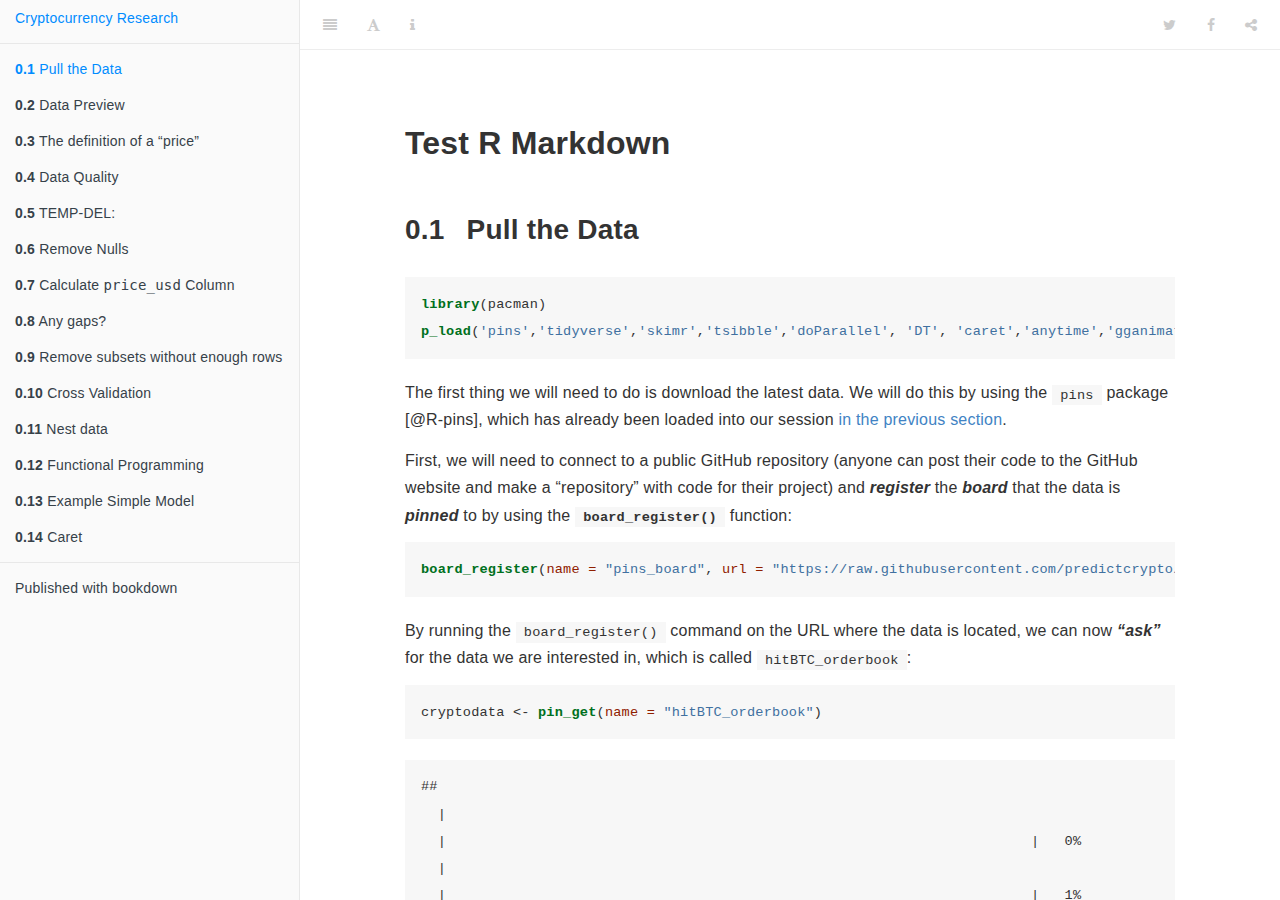
